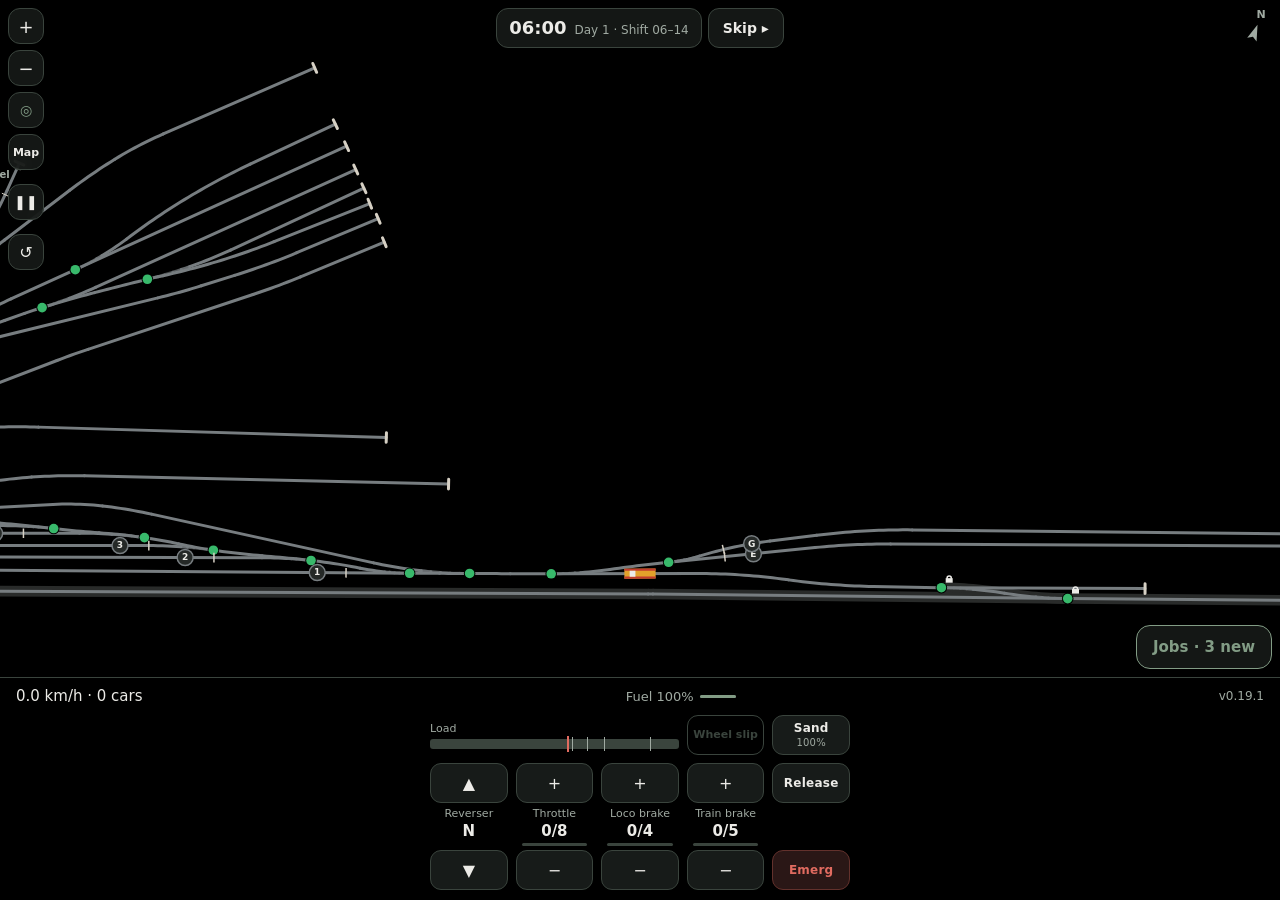
==== index.html @ d16b784a "Diesel-electric traction: an ALCO RSD-35 yard engine, 8 notches, slip, motor heat, fuel (#117) The y" ====
<!doctype html>
<html lang="en">
<head>
<meta charset="utf-8">
<meta name="viewport" content="width=device-width, initial-scale=1, viewport-fit=cover">
<meta name="theme-color" content="#000000">
<title>Switching Game</title>
<style>
  /* Dark palette: the yard and the bar sit on black. Green-tinted greys for
     chrome, one sage accent for anything on or active, ochre for warnings,
     red only for Emergency; retunable. */
  :root { --bg: #000; --ground: #000; --fg: #ecebe7; --muted: #a0aaa2; --line: #3a443d;
    --button: #171b19; --button-down: #35443a; --overlay: rgba(23, 27, 25, 0.88);
    --accent: #829c85; --warn: #d4a052; --sheet: #171b19; --danger: #e16b60; --danger-bg: #2a1716; --danger-line: #63312c; }
  html, body { margin: 0; height: 100%; background: var(--bg); color: var(--fg);
    font: 15px/1.4 system-ui, sans-serif; overscroll-behavior: none; }
  /* Phone held upright is the target. The yard fills the screen and the
     controls sit along the bottom, in thumb reach. The safe-area paddings
     keep both clear of notches and the home bar. */
  body { display: flex; flex-direction: column; height: 100dvh;
    padding: env(safe-area-inset-top) env(safe-area-inset-right) 0 env(safe-area-inset-left);
    box-sizing: border-box; -webkit-user-select: none; user-select: none; }
  #view { flex: 1; min-height: 0; position: relative; background: var(--ground); }
  canvas { position: absolute; inset: 0; width: 100%; height: 100%; touch-action: none; display: block; }
  #bar { display: flex; flex-direction: column; gap: 8px; border-top: 1px solid var(--line);
    padding: 8px 16px calc(10px + env(safe-area-inset-bottom)); }
  /* Zoom, follow and the Map, then Pause and New yard, each a little apart, sit over the
     yard's top-left corner. */
  #zoom { position: absolute; top: 8px; left: 8px; display: flex; flex-direction: column; gap: 6px; }
  #zoom button { width: 36px; height: 36px; border-radius: 12px; border: 1px solid var(--line);
    background: var(--overlay); -webkit-backdrop-filter: blur(8px); backdrop-filter: blur(8px);
    color: var(--fg); font: 500 18px system-ui, sans-serif; padding: 0;
    touch-action: manipulation; -webkit-tap-highlight-color: transparent; }
  #zoom button:active { background: var(--button-down); }
  #zoom #followBtn { font-size: 14px; }
  #zoom #followBtn.on { color: var(--accent); }
  #zoom #mapBtn { font-size: 11px; font-weight: 600; }
  #zoom #mapBtn.on { color: var(--accent); border-color: var(--accent); }
  #zoom #pauseBtn { margin-top: 8px; font-size: 14px; }
  #zoom #pauseBtn.on { color: var(--accent); border-color: var(--accent); }
  #zoom #newYardBtn { margin-top: 8px; font-size: 16px; }
  /* The clock, then Skip, across the top of the yard between the zoom
     buttons and the north arrow; Skip's menu opens beneath them. */
  #clockBar { position: absolute; top: 8px; left: 52px; right: 52px; display: flex; justify-content: center; gap: 6px; }
  #clock { display: flex; align-items: baseline; gap: 8px; min-width: 0; height: 40px; box-sizing: border-box;
    padding: 0 12px; border-radius: 12px; border: 1px solid var(--line); background: var(--overlay);
    -webkit-backdrop-filter: blur(8px); backdrop-filter: blur(8px); line-height: 38px;
    font-variant-numeric: tabular-nums; white-space: nowrap; }
  #clock b { font-size: 18px; font-weight: 600; }
  #clock span { color: var(--muted); font-size: 12px; overflow: hidden; text-overflow: ellipsis; }
  #skipBtn, #skipMenu button { border-radius: 11px; border: 1px solid var(--line); color: var(--fg);
    touch-action: manipulation; -webkit-tap-highlight-color: transparent; }
  #skipBtn { flex: none; height: 40px; padding: 0 14px; background: var(--overlay);
    -webkit-backdrop-filter: blur(8px); backdrop-filter: blur(8px); font: 600 14px system-ui, sans-serif; }
  #skipBtn:active, #skipMenu button:active { background: var(--button-down); }
  #skipBtn.on { color: var(--accent); border-color: var(--accent); }
  #skipMenu { position: absolute; display: none; top: 56px; left: 50%; transform: translateX(-50%);
    width: min(360px, calc(100% - 16px)); max-height: calc(100% - 64px); overflow-y: auto; box-sizing: border-box;
    padding: 4px 12px 12px; border-radius: 14px; border: 1px solid var(--line); background: var(--overlay);
    -webkit-backdrop-filter: blur(8px); backdrop-filter: blur(8px); font-variant-numeric: tabular-nums; }
  #skipMenu.open { display: block; }
  #skipMenu h3 { margin: 10px 0 6px; color: var(--muted); font-size: 11px; font-weight: 600;
    letter-spacing: 0.06em; text-transform: uppercase; }
  #skipMenu .event { display: flex; gap: 12px; align-items: baseline; width: 100%; min-height: 44px;
    padding: 0 10px; border-color: transparent; background: none; font: 15px system-ui, sans-serif; text-align: left; }
  #skipMenu .event b { font-weight: 600; }
  #skipMenu .event { padding-top: 6px; padding-bottom: 6px; }
  #skipMenu .event small { color: var(--muted); font-size: 12px; }
  #skipMenu .event span small { display: block; }
  #skipMenu .marks { display: grid; grid-template-columns: repeat(4, 1fr); gap: 6px; }
  #skipMenu .marks button { min-height: 40px; background: var(--button); font: 600 15px system-ui, sans-serif; }
  #skipMenu .warn, #skipMenu .event small.warn { color: var(--warn); }
  #skipMenu .marks button.warn { color: var(--warn); }
  #skipMenu .note { margin: 8px 2px 0; color: var(--warn); font-size: 12px; }
  /* A job being worked: a chip under the clock with its progress, which
     opens its sheet. The Jobs button sits in the yard's bottom-right corner;
     the board and the job sheet slide up from the bottom of the yard and
     stop above the controls. */
  #jobChip { position: absolute; display: none; top: 54px; left: 50%; transform: translateX(-50%);
    max-width: calc(100% - 112px); height: 32px; padding: 0 12px; box-sizing: border-box; border-radius: 16px;
    border: 1px solid var(--line); background: var(--overlay); -webkit-backdrop-filter: blur(8px); backdrop-filter: blur(8px);
    color: var(--fg); font: 13px system-ui, sans-serif; white-space: nowrap; overflow: hidden; text-overflow: ellipsis;
    font-variant-numeric: tabular-nums; touch-action: manipulation; -webkit-tap-highlight-color: transparent; }
  #jobChip.open, #mainChip.open { display: block; }
  /* The main line: a chip under the clock (and job chip) while a through
     train is offered or the player holds the main; holding it, it reports
     clear. */
  #mainChip { position: absolute; display: none; top: 54px; left: 50%; transform: translateX(-50%);
    max-width: calc(100% - 112px); height: 32px; padding: 0 12px; box-sizing: border-box; border-radius: 16px;
    border: 1px solid var(--line); background: var(--overlay); -webkit-backdrop-filter: blur(8px); backdrop-filter: blur(8px);
    color: var(--fg); font: 13px system-ui, sans-serif; white-space: nowrap; overflow: hidden; text-overflow: ellipsis;
    font-variant-numeric: tabular-nums; touch-action: manipulation; -webkit-tap-highlight-color: transparent; }
  #mainChip em { font-style: normal; font-weight: 600; color: var(--accent); }
  #mainChip.warn { border-color: var(--warn); }
  #jobChip em { font-style: normal; font-weight: 600; color: var(--accent); }
  #jobsBtn { position: absolute; right: 8px; bottom: 8px; min-height: 44px; padding: 0 16px; border-radius: 14px;
    border: 1px solid var(--line); background: var(--overlay); -webkit-backdrop-filter: blur(8px); backdrop-filter: blur(8px);
    color: var(--fg); font: 600 15px system-ui, sans-serif; touch-action: manipulation; -webkit-tap-highlight-color: transparent; }
  #jobsBtn.on { color: var(--accent); border-color: var(--accent); }
  #sheet { position: absolute; left: 0; right: 0; bottom: 0; max-width: 560px; margin: 0 auto; max-height: calc(100% - 52px);
    overflow-y: auto; box-sizing: border-box; padding: 0 16px 16px; border: 1px solid var(--line); border-bottom: 0;
    border-radius: 18px 18px 0 0; background: var(--sheet); transform: translateY(100%); visibility: hidden;
    transition: transform 0.2s ease, visibility 0.2s; font-variant-numeric: tabular-nums; -webkit-user-select: text; user-select: text; }
  #sheet.open { transform: none; visibility: visible; }
  #sheet .grab { width: 40px; height: 4px; margin: 8px auto 4px; border-radius: 2px; background: var(--line); }
  #sheet header { display: flex; align-items: center; gap: 8px; margin: 4px 0 8px; }
  #sheet h2 { flex: 1; margin: 0; font-size: 18px; font-weight: 600; }
  #sheet header [data-act="board"] { font-size: 24px; }
  #sheet header button { min-width: 40px; min-height: 40px; padding: 0 8px; border: 0; background: none; color: var(--muted);
    font: 15px system-ui, sans-serif; }
  #sheet .job { display: flex; align-items: center; gap: 12px; margin: 8px 0; padding: 10px 12px; border-radius: 14px;
    border: 1px solid var(--line); }
  #sheet .job > div { flex: 1; min-width: 0; }
  #sheet .job b { display: block; font-weight: 600; }
  #sheet small { display: block; color: var(--muted); font-size: 13px; }
  #sheet .later { opacity: 0.5; }
  #sheet button.act { flex: none; min-width: 88px; min-height: 44px; padding: 0 14px; border-radius: 12px;
    border: 1px solid var(--line); background: var(--button); color: var(--fg); font: 600 15px system-ui, sans-serif;
    touch-action: manipulation; -webkit-tap-highlight-color: transparent; }
  #sheet button.act:active { background: var(--button-down); }
  #sheet button.primary { color: var(--accent); border-color: var(--accent); }
  #sheet h3 { display: flex; justify-content: space-between; margin: 16px 0 4px; padding-top: 12px; border-top: 1px solid var(--line);
    color: var(--muted); font-size: 12px; font-weight: 600; letter-spacing: 0.06em; text-transform: uppercase; }
  #sheet h3 span:last-child { color: var(--accent); }
  #sheet .meta { display: grid; grid-template-columns: auto 1fr auto 1fr; gap: 2px 10px; font-size: 14px; }
  #sheet .meta span:nth-child(odd) { color: var(--muted); }
  #sheet .remarks { margin: 6px 0 0; font-size: 14px; }
  #sheet .remarks span { color: var(--muted); }
  #sheet .line { display: flex; gap: 12px; align-items: flex-start; padding: 8px 0; border-top: 1px solid var(--line); }
  #sheet h3 + .line { border-top: 0; }
  #sheet .line > div:nth-child(2) { flex: 1; min-width: 0; }
  #sheet .line .where { text-align: right; }
  #sheet .line.met:not(.order) b { text-decoration: line-through; color: var(--muted); }
  #sheet .tick { flex: none; width: 22px; height: 22px; margin-top: 1px; box-sizing: border-box; border-radius: 6px;
    border: 1.5px solid var(--muted); color: #000; font: 700 14px/19px system-ui, sans-serif; text-align: center; }
  #sheet .met .tick { border-color: var(--accent); background: var(--accent); }
  #sheet .warn { color: var(--warn); }
  #sheet .buttons { display: flex; gap: 8px; margin-top: 16px; }
  #sheet .buttons button { flex: 1; }
  #sheet .result { margin-top: 12px; padding: 10px 12px; border-radius: 12px; border: 1px solid var(--line); }
  #sheet .result b { display: block; font-size: 16px; color: var(--accent); }
  /* The consist page: the train's totals in a row, then a line per car. */
  #sheet .totals { display: grid; grid-template-columns: repeat(5, 1fr); gap: 4px; margin: 4px 0 8px; text-align: center;
    font-size: 12px; color: var(--muted); }
  #sheet .totals b { display: block; color: var(--fg); font-size: 16px; font-weight: 600; }
  #sheet table.consist { width: 100%; border-collapse: collapse; font-size: 14px; }
  #sheet .consist th { color: var(--muted); font-size: 12px; font-weight: 600; text-align: right; padding: 6px 0 4px 8px; }
  #sheet .consist th:first-child, #sheet .consist td:first-child { text-align: left; padding-left: 0; }
  #sheet .consist td { text-align: right; padding: 6px 0 6px 8px; border-top: 1px solid var(--line); vertical-align: top; }
  #sheet .consist td b { font-weight: 600; }
  #readout { font-variant-numeric: tabular-nums; display: flex; justify-content: space-between; }
  #readout small { color: var(--muted); font-size: 12px; align-self: center; }
  #readout .fuel { display: flex; align-items: center; gap: 6px; font-size: 13px; color: var(--muted); }
  #readout .fuel.warn { color: var(--warn); }
  #readout .fuel .meter { display: block; width: 36px; margin: 0; }
  #readout .fuel.warn .meter i { background: var(--warn); }
  /* The traction gauges (#117), a row over the levers: the load meter
     (motor current, with a red mark at continuous and a tick for each
     short-time band past it), the wheel slip light, and Sand, held while
     it's needed, over Release. */
  #loadMeter { grid-column: span 3; align-self: center; }
  #loadMeter { min-width: 0; margin-bottom: 4px; font-size: 11px; color: var(--muted); font-variant-numeric: tabular-nums; }
  #loadMeter .label { display: flex; justify-content: space-between; }
  #loadMeter .label b { font-weight: 600; color: var(--warn); }
  #loadMeter .dial { position: relative; height: 10px; margin-top: 3px; border-radius: 3px; background: var(--line); }
  #loadMeter .dial i { position: absolute; left: 0; top: 0; bottom: 0; width: 0; border-radius: 3px; background: var(--accent); }
  #loadMeter.over .dial i { background: var(--warn); }
  #loadMeter .dial s { position: absolute; top: -2px; bottom: -2px; width: 1px; background: var(--muted); }
  #loadMeter .dial u { position: absolute; top: -3px; bottom: -3px; width: 2px; margin-left: -1px; background: var(--danger); }
  #slipLight { height: 40px; box-sizing: border-box; border-radius: 11px; border: 1px solid var(--line);
    display: flex; align-items: center; justify-content: center; text-align: center; line-height: 1.1;
    font-size: 11px; font-weight: 600; color: var(--line); }
  #slipLight.on { background: var(--warn); border-color: var(--warn); color: #000; }
  #slipLight.danger { background: var(--danger-bg); border-color: var(--danger-line); color: var(--danger); }
  #slipLight { margin-bottom: 4px; }
  #sandBtn { margin-bottom: 4px; min-height: 40px; border-radius: 11px; border: 1px solid var(--line); background: var(--button); color: var(--fg);
    font: 600 12px system-ui, sans-serif; touch-action: none; -webkit-tap-highlight-color: transparent; }
  #sandBtn small { color: var(--muted); font-weight: 500; }
  #sandBtn.on { background: var(--button-down); color: var(--accent); border-color: var(--accent); }
  /* The reverser and three notched levers (throttle, loco brake, train
     brake), each an up and a down with its setting between them, then
     Release over Emergency. Buttons are 40 px tall, 10% under the usual
     44 px thumb target, at Tom's call; retunable. */
  #controls { display: grid; grid-template-columns: repeat(5, minmax(48px, 1fr)); gap: 4px 8px;
    max-width: 420px; width: 100%; margin: 0 auto; }
  #controls button { min-height: 40px; border-radius: 11px; border: 1px solid var(--line);
    background: var(--button); color: var(--fg); font: 500 16px system-ui, sans-serif;
    touch-action: manipulation; -webkit-tap-highlight-color: transparent; }
  #controls button:active { background: var(--button-down); }
  #controls .word { font-size: 12px; font-weight: 600; letter-spacing: 0.02em; }
  #controls #emergBtn { background: var(--danger-bg); border-color: var(--danger-line); color: var(--danger); }
  #controls #emergBtn:active { background: var(--danger-line); }
  .lever { text-align: center; font-size: 11px; line-height: 1.3; color: var(--muted);
    white-space: nowrap; font-variant-numeric: tabular-nums; }
  .lever b { display: block; color: var(--fg); font-size: 15px; font-weight: 600; }
  .meter { height: 3px; margin: 2px 6px 0; background: var(--line); border-radius: 2px; overflow: hidden; }
  .meter i { display: block; height: 100%; width: 0; background: var(--accent); }
  /* The coupling menu: two thumb-sized buttons over the yard, next to the
     coupling tapped. */
  #couplingMenu, #mainMenu { position: absolute; display: none; gap: 6px; }
  #couplingMenu.open, #mainMenu.open { display: flex; }
  #couplingMenu button, #mainMenu button { min-width: 80px; min-height: 40px; border-radius: 11px; border: 1px solid var(--line);
    background: var(--overlay); -webkit-backdrop-filter: blur(8px); backdrop-filter: blur(8px); color: var(--fg); font: 600 13px system-ui, sans-serif;
    touch-action: manipulation; -webkit-tap-highlight-color: transparent; }
  #couplingMenu button:active, #mainMenu button:active { background: var(--button-down); }
  /* Asking for the main: how long for, over a padlocked switch tapped. */
  #mainMenu { align-items: center; padding: 6px; border-radius: 14px; border: 1px solid var(--line);
    background: var(--overlay); -webkit-backdrop-filter: blur(8px); backdrop-filter: blur(8px); }
  #mainMenu span { padding: 0 4px 0 6px; color: var(--muted); font: 600 12px system-ui, sans-serif; white-space: nowrap; }
  #mainMenu button { min-width: 64px; }
  /* The car card: what is stencilled on a tapped car, and its hand brake,
     next to the car. */
  #carCard { position: absolute; display: none; min-width: 180px; padding: 10px 12px; border-radius: 12px;
    border: 1px solid var(--line); background: var(--overlay); -webkit-backdrop-filter: blur(8px); backdrop-filter: blur(8px);
    font-size: 13px; line-height: 1.35; font-variant-numeric: tabular-nums; }
  #carCard.open { display: block; }
  #carCard b { display: block; font-size: 16px; letter-spacing: 0.03em; }
  #carCard small { display: block; color: var(--muted); font-size: 12px; margin-top: 2px; }
  #carCard { max-width: 260px; }
  #carCard .traffic { color: var(--fg); margin-top: 6px; }
  #carCard .warn { color: var(--warn); }
  #carCard .history { margin-top: 6px; color: var(--muted); font-size: 12px; }
  #carCard button { display: block; width: 100%; min-height: 40px; margin-top: 8px; border-radius: 11px;
    border: 1px solid var(--line); background: var(--button); color: var(--fg); font: 600 13px system-ui, sans-serif;
    touch-action: manipulation; -webkit-tap-highlight-color: transparent; }
  #carCard button:active { background: var(--button-down); }
  #carCard button.on { color: var(--accent); border-color: var(--accent); }
  /* A phone on its side has little height to spare: the controls move to the
     right-hand edge instead, in two columns to keep that edge narrow: the
     load meter, reverser and throttle, then the two brakes, then
     Emergency, Release, the wheel slip light and Sand. */
  @media (orientation: landscape) and (max-height: 520px) {
    body { flex-direction: row; padding-bottom: env(safe-area-inset-bottom); }
    #bar { border-top: 0; border-left: 1px solid var(--line); justify-content: center;
      padding: 8px calc(12px + env(safe-area-inset-right)) 8px 12px; width: 232px; box-sizing: border-box; }
    #controls { grid-template-columns: repeat(4, 1fr); gap: 3px 6px;
      grid-template-areas: "load load load load" "revUp revUp thrUp thrUp" "revL revL thrL thrL" "revDown revDown thrDown thrDown"
        "lbUp lbUp tbUp tbUp" "lbL lbL tbL tbL" "lbDown lbDown tbDown tbDown" "emerg release slip sand"; }
    #controls .spacer { display: none; }
    #bar { gap: 6px; }
    #readout { flex-wrap: wrap; gap: 0 8px; font-size: 13px; }
    #loadMeter { grid-area: load; display: flex; align-items: center; gap: 8px; margin-bottom: 2px; }
    #loadMeter .label { flex: none; display: block; }
    #loadMeter .label b { margin-left: 4px; }
    #loadMeter .dial { flex: 1; margin-top: 0; }
    #slipLight { grid-area: slip; } #sandBtn { grid-area: sand; }
    #slipLight, #sandBtn { margin: 6px 0 0; height: auto; min-height: 40px; font-size: 10px; }
    #sandBtn small { display: block; }
    #lbUp, #tbUp, #emergBtn, #releaseBtn { margin-top: 6px; }
    #revUp { grid-area: revUp; } #thrUp { grid-area: thrUp; } #lbUp { grid-area: lbUp; } #tbUp { grid-area: tbUp; }
    #revLever { grid-area: revL; } #thrLever { grid-area: thrL; } #lbLever { grid-area: lbL; } #tbLever { grid-area: tbL; }
    #revDown { grid-area: revDown; } #thrDown { grid-area: thrDown; } #lbDown { grid-area: lbDown; } #tbDown { grid-area: tbDown; }
    #emergBtn { grid-area: emerg; } #releaseBtn { grid-area: release; }
  }
</style>
</head>
<body>
<div id="view"><canvas id="yard"></canvas>
  <div id="zoom">
    <button id="zoomIn" aria-label="Zoom in">+</button>
    <button id="zoomOut" aria-label="Zoom out">−</button>
    <button id="followBtn" aria-label="Follow the loco">◎&#xFE0E;</button>
    <button id="mapBtn" aria-label="Map">Map</button>
    <button id="pauseBtn" aria-label="Pause">❚❚</button>
    <button id="newYardBtn" aria-label="New yard">↺&#xFE0E;</button>
  </div>
  <div id="clockBar">
    <div id="clock"><b id="clockTime"></b><span id="clockShift"></span></div>
    <button id="skipBtn">Skip ▸&#xFE0E;</button>
  </div>
  <button id="jobChip"></button>
  <button id="mainChip"></button>
  <button id="jobsBtn">Jobs</button>
  <div id="skipMenu"></div>
  <div id="couplingMenu">
    <button id="hookBtn">Hook up</button>
    <button id="airBtn">Air</button>
    <button id="uncoupleBtn">Uncouple</button>
  </div>
  <div id="mainMenu"><span>Ask for the main</span></div>
  <div id="carCard"><div id="carText"></div><button id="handBrakeBtn"></button></div>
  <div id="sheet"></div>
</div>
<div id="bar">
  <div id="readout"></div>
  <div id="controls">
    <div id="loadMeter"></div>
    <div id="slipLight">Wheel slip</div>
    <button id="sandBtn" class="word">Sand</button>
    <button id="revUp" aria-label="Reverser toward forward">▲&#xFE0E;</button>
    <button id="thrUp" aria-label="Throttle up">+</button>
    <button id="lbUp" aria-label="Loco brake on">+</button>
    <button id="tbUp" aria-label="Train brake on">+</button>
    <button id="releaseBtn" class="word">Release</button>
    <div class="lever" id="revLever"></div>
    <div class="lever" id="thrLever"></div>
    <div class="lever" id="lbLever"></div>
    <div class="lever" id="tbLever"></div>
    <div class="spacer"></div>
    <button id="revDown" aria-label="Reverser toward reverse">▼&#xFE0E;</button>
    <button id="thrDown" aria-label="Throttle down">−</button>
    <button id="lbDown" aria-label="Loco brake off">−</button>
    <button id="tbDown" aria-label="Train brake off">−</button>
    <button id="emergBtn" class="word">Emerg</button>
  </div>
</div>
<script>
"use strict";
(() => {
  // ==================================================
  // ARCHITECTURE
  // ==================================================
  // The game is one file, index.html, built from src/ by tools/build.py
  // (#113): the page is src/shell.html, its style src/style.css, and each
  // section below is one file, src/00-architecture.js to src/11-checks.js,
  // in this order. They run inside one strict-mode IIFE and share its scope.
  // No dependencies. Content and mechanics are kept apart so a pass can
  // touch one without the other.
  //
  //   CONFIG       version and every tunable game rule, as named constants.
  //   WORLD DATA   the yard: track nodes, straight or curved segments between
  //                them, switches, the running tracks, and where track runs
  //                on beyond the map;
  //                the kinds of rolling stock (a loco's with its traction
  //                figures), the fuel point, the cars with their
  //                markings and loads, and where it all starts; the yard
  //                tracks' blocks, the industries at Junín, the
  //                destinations waybills name, the cars' traffic at the
  //                start, the traffic plan's flows and the numbers of cars
  //                that join, and the road trains' and through trains'
  //                timetables; the lines out of Junín, for the Map.
  //                Content passes (a new siding, a new yard) touch only this.
  //   STATE        what changes while playing: the time of day, switch
  //                positions, vehicles, the trains they are coupled into,
  //                the shunter's work under way at couplings,
  //                the loco's controls and its traction (load, slip, sand,
  //                motor heat, fuel), the cars' traffic (away off the
  //                map included) and the pool of cars elsewhere on the
  //                line, the industries' work, the jobs, the arrivals held
  //                outside, the through trains offered, refused line clear
  //                or running, who holds the main, and the train register.
  //                Built from WORLD DATA by makeState(); never edits WORLD DATA.
  //   UTILITIES    small geometry, track-walking and lookup helpers.
  //   SIMULATION   advances STATE by one fixed step, step(dt): the clock, and
  //                all movement rules: traction (the load, wheel slip,
  //                motor heat and fuel, and over a skip the locos at
  //                rest), forces, brakes, slack, contact
  //                buffer to buffer, and the shunter's hooking up and
  //                uncoupling coming due. The events ahead (a job due, a shift change)
  //                come from here too. The
  //                loop calls it at a fixed rate, so behaviour never depends
  //                on the display's frame rate.
  //   OPERATIONS   the rules of the railway's work, stepped from SIMULATION:
  //                cars' traffic by the plan, their trips off the map and
  //                the pool, and their dispositions, the industries'
  //                set-outs, work and pulls, road trains arriving and
  //                leaving, jobs opening with them and at shift changes,
  //                their lines checked against the yard, work done
  //                off-screen, rough handling, and results; through trains
  //                offered, held or run past on the main; and the train
  //                register of every train run and how late.
  //   ACTIONS      what the player can do (reverser, levers, Emergency,
  //                Release, sand, throw a switch, connect or part the air,
  //                hook up or uncouple, set a hand brake, skip ahead, take, hand back
  //                or report a job, ask for the main or report it clear),
  //                and the rules on
  //                when they may. They change STATE; they never draw.
  //   PERSISTENCE  keeps STATE in localStorage between visits, and starts a
  //                new yard: the cars apart from the rest, written only
  //                when carsChanged() says they changed. SAVE_KEY changes
  //                with every change to the saved shape.
  //   RENDERING    draws STATE to the canvas and the controls (the job
  //                board and sheet are drawn in INPUT, beside their menus),
  //                through a camera (zoom, follow or pan, or the Map's steps
  //                out) that is display only. It never holds rules.
  //   INPUT / LOOP keyboard, buttons and taps to ACTIONS; the fixed-step loop,
  //                and Pause, which holds the loop's steps and the player's
  //                actions but not the camera; when to save.
  //   CHECKS       what WORLD DATA names that doesn't exist, checked at every
  //                start; what is wrong with STATE; and the benchmark page
  //                (index.html?bench), which times fixed scenarios and ages
  //                a yard to check it, for the Performance check in CI.
  //
  // Coordinates are metres, +x along the yard, +y to its right; WORLD DATA
  // says where north is. They are the world's, not the screen's: RENDERING
  // fits the yard to the screen and, on a portrait screen, turns it a
  // quarter so the yard runs up the screen (see makeView()).
  // Physics is in SI units: metres, seconds, kilograms, newtons.
  //
  // A train is a list of coupled vehicles, ordered from its head to its tail.
  // Each vehicle has its own speed (+ toward its train's head); the couplings
  // between them have play, so a train stretches and bunches (slack). A
  // vehicle stands on the track at its centre, with `dir` the segment sense
  // (+1 toward `b`) that points toward its train's head; a lone car or loco
  // is a train of one.
  // Identity is an id string, never an array index.
  // ==================================================

  // ==================================================
  // CONFIG
  // ==================================================
  const GAME_CONFIG = { VERSION: "0.19.1" };
  const STEP_SECONDS = 1 / 60;          // fixed simulation step
  const MAX_STEPS_PER_FRAME = 5;        // drop time rather than spiral after a stall
  const VIEW_MARGIN = 8;                // metres of ground kept around the yard
  const ZOOM_LEVELS = [1.2, 2.4, 4, 6]; // px per metre, whatever the map's size (#53); retunable
  const START_ZOOM = 1;                 // play starts zoomed in, following the loco; an index into ZOOM_LEVELS; retunable
  const MAP_STEPS = 3;                  // the Map's steps out: the yard, the yard as lines, the lines out of Junín (#53)
  const MAP_WIDEN_MAX = 3;              // the Map's yard step widens across the yard up to this many times; retunable
  const DRAG_START_PX = 8;              // CSS px a press moves before it pans instead of tapping
  const TAP_RADIUS_PX = 32;             // CSS px from a switch or coupling that a tap counts; retunable (a fingertip)
  const GAUGE = 1.676;                  // m, Argentine broad gauge (Junín's)
  const TIE_SPACING = 0.65;             // m between tie centres; approximate
  const TIE_LENGTH = 2.75;              // m; approximate
  const TRACK_DETAIL_K = 4;             // px per metre at which track is drawn as rails and ties; retunable
  const SWITCH_DIM_LENGTH = 25;         // m of the unset leg faded past a switch; retunable
  const SWITCH_DIM_STEPS = 5;           // steps the fade is drawn in
  const G = 9.81;                       // m/s²

  // Diesel-electric traction (#117; docs/design/traction.md, figures in
  // docs/reference/diesel-traction.md). A loco's own figures (power at the
  // rail, starting and continuous pull, fuel) are its kind's `traction` in
  // WORLD DATA; these are the rules every loco follows. The reverser sets
  // the pull's direction (cab end first is forward). The throttle has
  // THROTTLE_NOTCHES notches above idle, each a share of full power; the
  // load, a share of full, builds toward the notch's over about
  // LOAD_UP_SECONDS and falls over about LOAD_DOWN_SECONDS. At load `l`
  // the loco asks for the lesser of the notch's cap, starting pull × √l,
  // and its power, l × power at the rail / speed. Asking for more than the
  // rail's grip, ADHESION × the weight on the driven axles, slips the
  // wheels: the load drops until it asks for SLIP_SHARE of the grip, and
  // holds there until the throttle is notched down or sand goes on.
  const THROTTLE_NOTCHES = 8;
  const NOTCH_POWER = [0.07, 0.13, 0.27, 0.38, 0.48, 0.64, 0.87, 1];  // N1–N8, an EMD 16-645 on test (NSW EPA); Assumed for the ALCO 251
  const LOAD_UP_SECONDS = 4;            // within 5 % of the new notch's load; Assumed, retunable
  const LOAD_DOWN_SECONDS = 1;          // Assumed, retunable
  const LOCO_MAX_SPEED = 8;             // m/s (29 km/h); a yard limit, not the loco's own; pull fades to nothing over the last GOVERNOR_BAND
  const GOVERNOR_BAND = 1;              // m/s
  const ADHESION = { dry: 0.25, sanded: 0.35 };  // usable share of the weight on drivers (EMD); the rail is always dry for now (Tom)
  const SLIP_SHARE = 0.6;               // a slipping loco's pull, as a share of the grip; Assumed, retunable
  const SAND_BOX_SECONDS = 20 * 60;     // s of sanding a full box holds; Assumed, retunable
  // Traction motor heat, `heat` per loco, 1 at the trip: it moves by
  // (r² − b·heat) / MOTOR_HEAT_SECONDS a second, r the motor current as a
  // share of continuous (taken as pull / continuous pull) and b the
  // blowers' cooling, BLOWER_IDLE at idle up to 1 in the top notch. At 1
  // the motors trip: no power until the heat falls to MOTOR_RESET_HEAT.
  // The time constant is fitted to an EMD D37's plate (5 min at 1.42×, 15
  // min at 1.18×); no GE 761 plate was found. The load meter marks, past
  // continuous, how long from cold each current is allowed:
  // r = 1 / √(1 − e^(−t / MOTOR_HEAT_SECONDS)).
  const MOTOR_HEAT_SECONDS = 10 * 60;   // Assumed, retunable
  const BLOWER_IDLE = 0.5;              // Assumed, retunable
  const MOTOR_RESET_HEAT = 0.8;         // Tom, 2026-11-24
  const LOAD_METER_MINUTES = [60, 30, 15, 10, 5];
  const LOAD_METER_BANDS = LOAD_METER_MINUTES.map(m => ({ minutes: m, r: 1 / Math.sqrt(1 - Math.exp(-m * 60 / MOTOR_HEAT_SECONDS)) }));
  const LOAD_METER_MAX = 1.8;           // the meter's full scale, as a share of continuous
  // Fuel, in litres, burned by the notch in use: a share of the top
  // notch's burn, from the same EMD test's litres an hour (N1 55 … N8
  // 618), Assumed for the ALCO 251; idle has its own rate. The engine
  // idles all shift (Assumed). Below FUEL_LOW of the tank a "Fuel the
  // loco" task appears; the loco fills, and its sand box with it, standing
  // with its middle within FUEL_REACH of the fuel point (WORLD DATA), at
  // FUEL_FILL_RATE. Run dry, its engine stops, and the depot brings fuel
  // out to it FUEL_RESCUE_SECONDS later. All Assumed, retunable.
  const NOTCH_FUEL = [55, 90, 179, 245, 309, 400, 538, 618].map(l => l / 618);
  const DIESEL_DENSITY = 0.84;          // kg/L
  const FUEL_LOW = 0.25;                // share of the tank
  const FUEL_FILL_RATE = 150 / 60;      // L/s; a quarter tank filled in about 12 min
  const FUEL_REACH = 6;                 // m
  const FUEL_RESCUE_SECONDS = 3600;     // s

  // Rolling resistance, from the constant part of the Davis equation:
  // 1.3 lb per short ton of weight plus a fixed drag per axle that depends
  // on the bearings (29 lb plain, 18 lb roller; AAR RP-548). The speed terms
  // add little at yard speeds and are left out. A loaded 60 t box car on
  // plain bearings comes to about 0.0015 of its weight and rolls about 255 m
  // from 10 km/h; an empty one about 0.0028, 145 m.
  // See docs/reference/train-physics.md.
  const LBF = 4.448;                    // N per pound-force
  const SHORT_TON = 907.2;              // kg
  const DAVIS_WEIGHT_SHARE = 1.3 * LBF / (SHORT_TON * G);  // share of weight, ≈ 0.00065
  const BEARING_AXLE_DRAG = { plain: 29 * LBF, roller: 18 * LBF };  // N per axle
  const STARTING_RESISTANCE = { plain: 0.01, roller: 0.0025 };     // share of weight to get a standing vehicle moving; Unconfirmed, retunable

  // Curve resistance: about 0.7 lb per short ton per degree of curve, where
  // a curve of radius R metres is 1746.4 / R degrees (100 ft chord
  // definition). A vehicle on a curve adds CURVE_RESISTANCE / R of its
  // weight: about 0.004 at 150 m, 0.0075 at 82 m.
  const CURVE_LB_PER_TON_DEGREE = 0.7;  // Secondary; retunable
  const CURVE_RESISTANCE = CURVE_LB_PER_TON_DEGREE * LBF / (SHORT_TON * G) * 1746.4;  // m

  // Brakes. Each is a notched lever; the force builds toward the lever's
  // setting at its rate, as a share of full per second.
  const LOCO_BRAKE_NOTCHES = 4;         // retunable
  const LOCO_BRAKE_RATIO = 0.15;        // full force as a share of the loco's weight; retunable
  const LOCO_BRAKE_RATE = 2;            // full in half a second
  const TRAIN_BRAKE_NOTCHES = 5;        // retunable
  const TRAIN_BRAKE_RATIO = 0.1;        // full force as a share of the whole train's weight; retunable
  const TRAIN_BRAKE_APPLY_RATE = 1 / 4; // full in 4 s; retunable
  const TRAIN_BRAKE_RELEASE_RATE = 1 / 5; // off in 5 s; retunable
  const EMERGENCY_RATE = 1;             // full train brake in 1 s; retunable
  // The train brake works only on cars whose air is connected all the way
  // back to the loco. A coupling's air, once connected, charges over
  // AIR_CHARGE_SECONDS; a real brake pipe takes minutes.
  const AIR_CHARGE_SECONDS = 15;        // retunable
  // A hand brake: about a tenth of a loaded car's weight pressed on the
  // shoes, at a shoe friction near 0.3. The same force on every car, so an
  // empty stops sooner than a load. Unconfirmed; retunable.
  const HAND_BRAKE_FORCE = 0.1 * 0.3 * 60e3 * G;  // N, ≈ 17.7 kN

  // Contact (#33). Every vehicle has side buffers and a hook, as on FA's
  // broad gauge: ends that meet touch buffers and push, and never couple on
  // their own. Ends meeting faster than HARD_HIT_SPEED are a hard hit: a
  // jolt, and the two bounce apart by HARD_HIT_RESTITUTION.
  const HARD_HIT_SPEED = 5 / 3.6;       // m/s closing speed; retunable
  // Coupling is a shunter's work (#33): Hook up puts the link over the hook
  // and tightens the screw until the buffers meet (MR-706 D-8); Uncouple
  // slackens and unhooks it. Either takes HOOK_UP_SECONDS, with both
  // vehicles standing. Ends up to HOOK_REACH apart can be hooked up: the
  // reach of a slackened screw coupling, the gap closed as it tightens.
  const HOOK_UP_SECONDS = 10;           // s; "a few seconds" (Tom, 2026-11-24); retunable
  const HOOK_REACH = 0.15;              // m; estimated, retunable

  // Slack. A screw coupling is tightened until the buffers touch, so it has
  // SCREW_FREE_PLAY; a two-axle car's chain link is left slack (RITO art.
  // 210 b), CHAIN_FREE_PLAY (#26's 5 cm). Inside the free play, nothing
  // passes between the two vehicles. Past it, stretched or bunched, the
  // buffers and draft gear act as a stiff damped spring, rated at
  // DRAFT_GEAR_FORCE over DRAFT_GEAR_TRAVEL (AAR M-901-G: 500,000 lb over
  // about 3 in). Secondary; see docs/reference/train-physics.md. The spring
  // is stiff, so the simulation takes SLACK_SUBSTEPS smaller steps within
  // each fixed step.
  const SCREW_FREE_PLAY = 0;            // m: nearly tight (Tom, 2026-11-24)
  const CHAIN_FREE_PLAY = 0.05;         // m, about 2 in; Unconfirmed, retunable
  const DRAFT_GEAR_TRAVEL = 0.075;      // m, about 3 in
  const DRAFT_GEAR_FORCE = 500e3 * LBF; // N at full travel, ≈ 2.2 MN
  const DRAFT_GEAR_STIFFNESS = DRAFT_GEAR_FORCE / DRAFT_GEAR_TRAVEL;  // N/m, ≈ 30 MN/m
  const DRAFT_GEAR_DAMPING = 0.5;       // share of critical damping; friction draft gears soak up a lot; estimated, retunable
  const SLACK_SUBSTEPS = 8;             // keeps the spring stable: about 0.1 rad of its swing a substep
  const HARD_HIT_RESTITUTION = 0.3;     // retunable
  // The clock runs at real time, one game second a step-second, and counts
  // seconds from midnight before day 1. Shifts are SHIFT_HOURS long from
  // FIRST_SHIFT_HOUR; a new yard starts at the first. Skip jumps, with
  // everything standing, to an event ahead or a SKIP_MARK_SECONDS mark.
  // See docs/design/time.md.
  const HOUR = 3600;                    // s
  const DAY = 24 * HOUR;                // s
  const SHIFT_HOURS = 8;                // 06–14, 14–22, 22–06
  const FIRST_SHIFT_HOUR = 6;
  const START_CLOCK = FIRST_SHIFT_HOUR * HOUR;  // 06:00, day 1
  const SKIP_MARK_SECONDS = 10 * 60;    // marks at xx:x0
  const SKIP_MARKS_SHOWN = 4;           // marks the Skip menu lists, and adds a press of "…"; retunable
  // Operations (#48, #49): traffic, dispositions, jobs and results. See
  // docs/design/. Road trains run to TIMETABLE; an arrival brings up to
  // ARRIVAL_CARS_MAX cars, topped up from the pool toward ARRIVAL_CARS_MIN
  // while the plan is short of cars, and a departure takes up to
  // DEPARTURE_MAX_CARS, so a whole train fits the 281 m head-shunt behind
  // the loco (16 cars of 15.5 m average and a 14 m loco: 262 m).
  const ARRIVAL_CARS_MIN = 8;           // retunable
  const ARRIVAL_CARS_MAX = 12;          // retunable
  const DEPARTURE_MAX_CARS = 16;        // retunable
  // The traffic plan (#50; docs/design/traffic.md). Each flow keeps about
  // the cars its rate needs over a cycle: its rate a day times the cycle,
  // the stations' round trips plus YARD_DAYS_PER_PASS for each pass
  // through Junín. An arrival with fewer than ARRIVAL_CARS_MIN cars due
  // takes more from the pool, the San Martín's cars elsewhere on the line,
  // for flows short of their share;
  // a car leaving when its flow has more than FLOW_SLACK over its share
  // stays out there, in the pool, and one in the pool POOL_KEEP_DAYS is
  // forgotten. POOL_LINE_SHARE of the cars new to the game keep the
  // San Martín's own initials. All retunable.
  const YARD_DAYS_PER_PASS = 1.5;       // days a car spends at Junín each time through; estimated
  const FLOW_SLACK = 2;                 // cars
  const POOL_KEEP_DAYS = 60;
  const POOL_LINE_SHARE = 0.1;
  // A trip takes its station's round trip, give or take this share, so
  // cars that left together don't all come back together.
  const TRIP_SPREAD = 0.25;             // retunable
  // Industries at Junín (#84). Each has INDUSTRY_SPOTS spots, numbered
  // from its track's buffer, SPOT_LENGTH apart: a car is on a spot when
  // its middle is. A set-out takes up to that many cars. The elevator loads
  // a cut set out by the next shift change; each of the goods shed's doors
  // unloads or loads its car in SHED_WORK_TIME. Retunable; the times are
  // assumed.
  const INDUSTRY_SPOTS = 6;
  const SPOT_LENGTH = 16;               // m; a car is at most 15.5 m
  const SHED_WORK_TIME = 2 * HOUR;
  // Main-line traffic and authority to move (#56, #57; see
  // docs/design/living-railway.md). A through train is offered
  // OFFER_LEAD_SECONDS before it reaches the map's edge and runs through at
  // THROUGH_SPEED; held, it stands at the east home signal, HOME_SIGNAL_IN
  // metres in from the map's east edge, or waits off the map at the station
  // side. The player asks for the main for one of MAIN_ASK_MINUTES.
  // A passenger train gets a conditional line clear only by day (#104;
  // RITO art. 64 d 3): offered outside DAYLIGHT_FROM to DAYLIGHT_TO with the
  // main not clear, it is refused line clear (art. 65) and waits at the
  // station behind until the main is clear, then sets off, still
  // OFFER_LEAD_SECONDS out. Daylight is a fixed window, the same all year,
  // rounding Junín's sunrise and sunset; retunable.
  const OFFER_LEAD_SECONDS = 10 * 60;   // roughly the run from La Oriental; retunable
  const THROUGH_SPEED = 40 / 3.6;       // m/s; retunable
  const THROUGH_ACCEL = 0.15;           // m/s², a held train starting away; retunable
  const HOME_SIGNAL_IN = 330;           // m; more than the longest through train (14 m + 15 cars: 243 m); retunable
  const DAYLIGHT_FROM = 6 * HOUR;
  const DAYLIGHT_TO = 20 * HOUR;
  const MAIN_ASK_MINUTES = [10, 20, 30];  // retunable
  // A job is inefficient when its moves pass this many per car handled
  // and per block. A move is each change of direction of the player's
  // loco (#62), so stopping to throw a switch or uncouple isn't one.
  const PAR_PER_CAR_AND_BLOCK = 1.5;    // retunable
  // The train register (#62, RITO art. 41): a train less than
  // ON_TIME_SECONDS late shows on time, and the register keeps
  // REGISTER_DAYS days, today's and yesterday's.
  const ON_TIME_SECONDS = 60;
  const REGISTER_DAYS = 2;
  // A coupling closing faster than this damages the car: it goes bad order.
  const DAMAGE_SPEED = HARD_HIT_SPEED;  // retunable
  // A car stands clear of the ladder where its yard track is this far from
  // any other track, centre to centre: about a car's width. Each track's
  // fouling point is worked out from it. Tracks 4 and 5 run as little as
  // 3.2 m apart in the game's layout, so it can't be more. Unconfirmed;
  // retunable.
  const FOULING_CLEARANCE = 3;          // m
  const SET_BACK = 1;                   // m off the buffer that cars set by another crew stand
  const HISTORY_KEPT = 20;              // entries a car's history keeps
  const JOBS_KEPT = 8;                  // finished jobs the board keeps
  const NOTICE_SECONDS = 2;             // how long a message stays up
  const SAVE_SECONDS = 5;               // s of play between saves; leaving the page saves too; retunable
  const EPS = 1e-6;                     // metres; positions this close are the same

  // ==================================================
  // WORLD DATA
  // ==================================================
  // The east end of Junín yard (Buenos Aires), on the San Martín line,
  // from OpenStreetMap: seven yard tracks ladder into one lead, and the
  // locomotive depot fan leaves the northernmost of them just short of the
  // ladder. The yard tracks really run on about 1.1 km west to the station;
  // here they are cut off at a buffer. The lead really runs on into the east
  // throat; here it ends at a buffer, as a head-shunt. The single-track main
  // line runs alongside, joined to the head-shunt by the yard's one real
  // crossover (switches X1 and X2), and runs on off the map at both ends.
  // The turntable does not turn; its spur is a dead end. Source and method:
  // docs/reference/junin-yard.md.
  //
  // Track follows OSM's lines, generated by tools/junin_east.py: OSM's
  // corners are rounded with curves, and each track leaves its switch
  // along the switch's direction, then curves onto OSM's line. Switches
  // stand where OSM puts them, except four (one at the ladder's start,
  // three in the fan) that stood closer than 25 m to the one before and
  // were moved out to 25 m. Yard tracks are numbered from the main-line
  // side, fan tracks from the turntable side; the numbers and names are the
  // game's, not the railway's. A segment named name_1, name_2... is one of
  // the pieces of that track, numbered from the end nearer the lead.
  //
  // The yard is turned 20.6° from east so the main line lies along x; NORTH
  // is true north on these axes. Coordinates are metres from where yard
  // track 1 is cut off.
  //
  // Every segment runs from node `a` to node `b`: a straight line, or, with
  // `r`, a circular curve of radius |r| metres that bends right (r > 0) or
  // left (r < 0) on the way from a to b, with x to the right and y down.
  // Track joins smoothly: where segments meet, the curves are laid out so
  // the directions match. A switch sits on a node: `trunk` is the
  // single-track side, `legs` the two diverging routes, and `normal` the leg
  // it starts set to. A node with only one segment is the end of track, with
  // a buffer stop, unless it is in MAP_EDGES.
  const NORTH = { x: 0.352, y: -0.936 };  // unit vector: (sin 20.6°, −cos 20.6°)
  const NODES = {
    J7:                 { x: 235.56, y: -28.73 },
    J19:                { x: 384.3, y: -122.16 },
    J15:                { x: 280.93, y: -84.6 },
    J14:                { x: 278.28, y: -88.48 },
    J13:                { x: 259.06, y: -72.49 },
    J16:                { x: 293.44, y: -108.35 },
    J18:                { x: 354.26, y: -126.15 },
    J5:                 { x: 262.7, y: -26.18 },
    J1:                 { x: 518.57, y: 0.43 },
    J12:                { x: 258.86, y: -54.63 },
    J10:                { x: 179.3, y: -29.75 },
    T2:                 { x: 601.49, y: -4.23 },
    J17:                { x: 340.44, y: -110.35 },
    J2:                 { x: 493.57, y: 0.33 },
    J11:                { x: 143.12, y: -30.41 },
    J4:                 { x: 411.8, y: -9.27 },
    X2:                 { x: 767.77, y: 10.89 },
    X1:                 { x: 715.14, y: 6.36 },
    J9:                 { x: 345.27, y: -18.3 },
    J8:                 { x: 293.82, y: -23.02 },
    J6:                 { x: 383.07, y: -14.51 },
    J3:                 { x: 452.49, y: -4.98 },
    T1:                 { x: 552.56, y: 0.56 },
    stub2End:           { x: 509.8, y: -36.81 },
    fan5End:            { x: 474.52, y: -160.09 },
    fan6End:            { x: 476.98, y: -153.66 },
    fan7End:            { x: 480.49, y: -147.38 },
    fan4End:            { x: 471.12, y: -167.88 },
    fan3End:            { x: 467.32, y: -177.62 },
    turntableSpurEnd:   { x: 331.01, y: -170.6 },
    fan1End:            { x: 454.03, y: -210.23 },
    fan2End:            { x: 462.63, y: -186.79 },
    stub1End:           { x: 483.86, y: -56.22 },
    fan8End:            { x: 483.02, y: -137.59 },
    throat2End:         { x: 1103.57, y: -13.63 },
    throat1End:         { x: 1105.55, y: -9.74 },
    yard1End:           { x: 0, y: -3.15 },
    yard7End:           { x: 0, y: -31.77 },
    yard3End:           { x: 0, y: -11.18 },
    mainEastEnd:        { x: 1800, y: 15.36 },
    mainWestEnd:        { x: -10, y: 6.33 },
    leadEnd:            { x: 800, y: 6.74 },
    yard5End:           { x: 0, y: -20.18 },
    yard6End:           { x: 0, y: -24.73 },
    yard4End:           { x: 0, y: -15.53 },
    yard2End:           { x: 0, y: -7.32 },
    stub2Bend1:         { x: 257.23, y: -29.21 },
    stub2Bend2:         { x: 273.3, y: -30.84 },
    stub2Bend3:         { x: 293.46, y: -33.57 },
    stub2Bend4:         { x: 314.07, y: -37.08 },
    stub2Bend5:         { x: 336.01, y: -39.72 },
    stub2Bend6:         { x: 358.11, y: -40.26 },
    J5J7Bend1:          { x: 249.14, y: -27.6 },
    J7J10Bend1:         { x: 207.44, y: -29.51 },
    fan5Bend1:          { x: 418.95, y: -134.32 },
    fan6Bend1:          { x: 388.77, y: -123.2 },
    fan6Bend2:          { x: 390.82, y: -123.65 },
    fan6Bend3:          { x: 437.09, y: -137.82 },
    J17J19Bend1:        { x: 362.28, y: -116.58 },
    J15J17Bend1:        { x: 282.45, y: -85.47 },
    J15J17Bend2:        { x: 324.78, y: -104.97 },
    J15J17Bend3:        { x: 333.11, y: -107.92 },
    fan7Bend1:          { x: 289.73, y: -88.66 },
    fan7Bend2:          { x: 314.03, y: -96.07 },
    fan7Bend3:          { x: 388.67, y: -114.39 },
    fan7Bend4:          { x: 406.8, y: -119.44 },
    fan7Bend5:          { x: 420.63, y: -123.77 },
    fan7Bend6:          { x: 446.56, y: -133.22 },
    J13J15Bend1:        { x: 270.02, y: -78.5 },
    fan4Bend1:          { x: 362.7, y: -118.79 },
    J14J18Bend1:        { x: 297.32, y: -99.56 },
    J14J18Bend2:        { x: 321.9, y: -111.36 },
    J14J18Bend3:        { x: 327.46, y: -113.96 },
    J13J14Bend1:        { x: 268.86, y: -80.18 },
    J14J16Bend1:        { x: 286.45, y: -97.78 },
    J11J13Bend1:        { x: 162.17, y: -32.65 },
    J11J13Bend2:        { x: 164.24, y: -33.17 },
    J11J13Bend3:        { x: 202.88, y: -45.77 },
    J11J13Bend4:        { x: 211.92, y: -49.41 },
    J11J13Bend5:        { x: 239.59, y: -62.23 },
    J11J13Bend6:        { x: 257.46, y: -71.64 },
    turntableSpurBend1: { x: 296.91, y: -112.38 },
    turntableSpurBend2: { x: 304.85, y: -122.66 },
    turntableSpurBend3: { x: 310.22, y: -130.8 },
    turntableSpurBend4: { x: 325.86, y: -159.21 },
    fan1Bend1:          { x: 324.79, y: -138.52 },
    fan1Bend2:          { x: 351.95, y: -159.23 },
    fan1Bend3:          { x: 370.75, y: -172.16 },
    fan1Bend4:          { x: 390.94, y: -182.72 },
    fan2Bend1:          { x: 375.61, y: -138.9 },
    fan2Bend2:          { x: 427.15, y: -170.11 },
    J1J5Bend1:          { x: 478.58, y: -3.99 },
    J1J5Bend2:          { x: 386.05, y: -24.29 },
    J1J5Bend3:          { x: 365.63, y: -27.69 },
    J1J5Bend4:          { x: 344.98, y: -28.33 },
    J1J5Bend5:          { x: 291.02, y: -25.53 },
    J5J8Bend1:          { x: 278.26, y: -24.54 },
    J1J2Bend1:          { x: 506.07, y: 0.38 },
    leadBend0:          { x: 535.57, y: 0.52 },
    leadBend3:          { x: 613.39, y: 0.46 },
    leadBend4:          { x: 650.6, y: 2.98 },
    leadBend5:          { x: 651.49, y: 3.1 },
    leadBend6:          { x: 686.91, y: 5.85 },
    leadBend7:          { x: 713.81, y: 6.34 },
    leadBend9:          { x: 716.46, y: 6.37 },
    stub1Bend1:         { x: 271.85, y: -57.73 },
    stub1Bend2:         { x: 272.68, y: -57.83 },
    stub1Bend3:         { x: 300.13, y: -59.92 },
    stub1Bend4:         { x: 321.03, y: -60.55 },
    stub1Bend5:         { x: 339.05, y: -60.55 },
    J10J12Bend1:        { x: 193.48, y: -31.86 },
    J10J12Bend2:        { x: 206.42, y: -36.05 },
    J10J12Bend3:        { x: 214.91, y: -38.94 },
    J10J12Bend4:        { x: 258.26, y: -54.41 },
    fan8Bend1:          { x: 262.53, y: -55.99 },
    fan8Bend2:          { x: 346.64, y: -88.32 },
    fan8Bend3:          { x: 359.59, y: -92.96 },
    fan8Bend4:          { x: 428.3, y: -115.81 },
    fan8Bend5:          { x: 448.09, y: -123.17 },
    J10J11Bend1:        { x: 161.21, y: -30.1 },
    throat2Bend1:       { x: 703.03, y: -17.73 },
    throat2Bend2:       { x: 663.17, y: -15.48 },
    throat2Bend3:       { x: 643.75, y: -13.08 },
    throat2Bend4:       { x: 614.23, y: -6.79 },
    throat1Bend1:       { x: 662.47, y: -10.36 },
    throat1Bend2:       { x: 694.0, y: -11.86 },
    T2T1Bend1:          { x: 577.06, y: -1.24 },
    J2J3Bend1:          { x: 473.0, y: -1.78 },
    yard1Bend1:         { x: 493.26, y: 0.33 },
    yard7Bend1:         { x: 142.29, y: -30.42 },
    J4J6Bend1:          { x: 397.43, y: -11.9 },
    J3J4Bend1:          { x: 432.12, y: -6.96 },
    yard3Bend1:         { x: 384.77, y: -11.2 },
    mainBend0:          { x: 593.01, y: 8.97 },
    mainBend1:          { x: 595.0, y: 8.99 },
    mainBend2:          { x: 767.43, y: 10.89 },
    mainBend5:          { x: 1168.94, y: 14.12 },
    mainBend6:          { x: 1171.28, y: 14.13 },
    mainBend7:          { x: 1646.12, y: 14.25 },
    mainBend8:          { x: 1648.22, y: 14.26 },
    crossoverBend1:     { x: 741.46, y: 8.64 },
    J8J9Bend1:          { x: 319.57, y: -20.86 },
    J6J9Bend1:          { x: 364.19, y: -16.53 },
    yard5Bend1:         { x: 324.28, y: -19.51 },
    yard6Bend1:         { x: 279.1, y: -23.65 },
    yard4Bend1:         { x: 356.08, y: -16.37 },
    yard2Bend1:         { x: 432.11, y: -6.14 },
  };
  const SEGMENTS = {
    stub2_1:         { a: "J7", b: "stub2Bend1", r: -138.5 },
    stub2_2:         { a: "stub2Bend1", b: "stub2Bend2" },
    stub2_3:         { a: "stub2Bend2", b: "stub2Bend3", r: -300.0 },
    stub2_4:         { a: "stub2Bend3", b: "stub2Bend4" },
    stub2_5:         { a: "stub2Bend4", b: "stub2Bend5", r: 227.3 },
    stub2_6:         { a: "stub2Bend5", b: "stub2Bend6", r: 235.3 },
    stub2_7:         { a: "stub2Bend6", b: "stub2End" },
    J5J7_1:          { a: "J5", b: "J5J7Bend1", r: 1031.3 },
    J5J7_2:          { a: "J5J7Bend1", b: "J7", r: -249.1 },
    J7J10_1:         { a: "J7", b: "J7J10Bend1", r: -496.9 },
    J7J10_2:         { a: "J7J10Bend1", b: "J10", r: 1490.7 },
    fan5_1:          { a: "J19", b: "fan5Bend1", r: -190 },
    fan5_2:          { a: "fan5Bend1", b: "fan5End" },
    fan6_1:          { a: "J19", b: "fan6Bend1", r: 190 },
    fan6_2:          { a: "fan6Bend1", b: "fan6Bend2" },
    fan6_3:          { a: "fan6Bend2", b: "fan6Bend3", r: -300.0 },
    fan6_4:          { a: "fan6Bend3", b: "fan6End" },
    J17J19_1:        { a: "J17", b: "J17J19Bend1", r: 517.1 },
    J17J19_2:        { a: "J17J19Bend1", b: "J19", r: 1495.3 },
    J15J17_1:        { a: "J15", b: "J15J17Bend1", r: -190 },
    J15J17_2:        { a: "J15J17Bend1", b: "J15J17Bend2", r: 255.9 },
    J15J17_3:        { a: "J15J17Bend2", b: "J15J17Bend3" },
    J15J17_4:        { a: "J15J17Bend3", b: "J17", r: 190 },
    fan7_1:          { a: "J15", b: "fan7Bend1", r: 59.6 },
    fan7_2:          { a: "fan7Bend1", b: "fan7Bend2", r: 230.3 },
    fan7_3:          { a: "fan7Bend2", b: "fan7Bend3" },
    fan7_4:          { a: "fan7Bend3", b: "fan7Bend4", r: -300.0 },
    fan7_5:          { a: "fan7Bend4", b: "fan7Bend5" },
    fan7_6:          { a: "fan7Bend5", b: "fan7Bend6", r: -300.0 },
    fan7_7:          { a: "fan7Bend6", b: "fan7End" },
    J13J15_1:        { a: "J13", b: "J13J15Bend1", r: -964.2 },
    J13J15_2:        { a: "J13J15Bend1", b: "J15", r: -1943.3 },
    fan4_1:          { a: "J17", b: "fan4Bend1", r: -190 },
    fan4_2:          { a: "fan4Bend1", b: "fan4End" },
    fan3:            { a: "J18", b: "fan3End" },
    J14J18_1:        { a: "J14", b: "J14J18Bend1", r: 138.5 },
    J14J18_2:        { a: "J14J18Bend1", b: "J14J18Bend2" },
    J14J18_3:        { a: "J14J18Bend2", b: "J14J18Bend3", r: 300.0 },
    J14J18_4:        { a: "J14J18Bend3", b: "J18" },
    J13J14_1:        { a: "J13", b: "J13J14Bend1", r: -36.6 },
    J13J14_2:        { a: "J13J14Bend1", b: "J14", r: 54.8 },
    J14J16_1:        { a: "J14", b: "J14J16Bend1", r: -25.7 },
    J14J16_2:        { a: "J14J16Bend1", b: "J16", r: 60.0 },
    J11J13_1:        { a: "J11", b: "J11J13Bend1", r: -73.6 },
    J11J13_2:        { a: "J11J13Bend1", b: "J11J13Bend2" },
    J11J13_3:        { a: "J11J13Bend2", b: "J11J13Bend3", r: -300.0 },
    J11J13_4:        { a: "J11J13Bend3", b: "J11J13Bend4" },
    J11J13_5:        { a: "J11J13Bend4", b: "J11J13Bend5", r: -300.0 },
    J11J13_6:        { a: "J11J13Bend5", b: "J11J13Bend6" },
    J11J13_7:        { a: "J11J13Bend6", b: "J13", r: -190 },
    turntableSpur_1: { a: "J16", b: "turntableSpurBend1", r: 124.7 },
    turntableSpur_2: { a: "turntableSpurBend1", b: "turntableSpurBend2", r: -86.9 },
    turntableSpur_3: { a: "turntableSpurBend2", b: "turntableSpurBend3" },
    turntableSpur_4: { a: "turntableSpurBend3", b: "turntableSpurBend4", r: -204.3 },
    turntableSpur_5: { a: "turntableSpurBend4", b: "turntableSpurEnd" },
    fan1_1:          { a: "J16", b: "fan1Bend1", r: 190 },
    fan1_2:          { a: "fan1Bend1", b: "fan1Bend2" },
    fan1_3:          { a: "fan1Bend2", b: "fan1Bend3", r: 232.6 },
    fan1_4:          { a: "fan1Bend3", b: "fan1Bend4", r: 160.4 },
    fan1_5:          { a: "fan1Bend4", b: "fan1End" },
    fan2_1:          { a: "J18", b: "fan2Bend1", r: -112.2 },
    fan2_2:          { a: "fan2Bend1", b: "fan2Bend2", r: 287.9 },
    fan2_3:          { a: "fan2Bend2", b: "fan2End" },
    J1J5_1:          { a: "J1", b: "J1J5Bend1", r: 190 },
    J1J5_2:          { a: "J1J5Bend1", b: "J1J5Bend2" },
    J1J5_3:          { a: "J1J5Bend2", b: "J1J5Bend3", r: -202.9 },
    J1J5_4:          { a: "J1J5Bend3", b: "J1J5Bend4", r: -124.8 },
    J1J5_5:          { a: "J1J5Bend4", b: "J1J5Bend5" },
    J1J5_6:          { a: "J1J5Bend5", b: "J5", r: 190 },
    J5J8_1:          { a: "J5", b: "J5J8Bend1", r: 1007.7 },
    J5J8_2:          { a: "J5J8Bend1", b: "J8", r: -496.4 },
    J1J2_1:          { a: "J1", b: "J1J2Bend1", r: -16354.0 },
    J1J2_2:          { a: "J1J2Bend1", b: "J2", r: 5294.9 },
    lead_1:          { a: "leadBend0", b: "J1", r: -6126.7 },
    lead_2:          { a: "T1", b: "leadBend0", r: 2025.7 },
    lead_3:          { a: "T1", b: "leadBend3" },
    lead_4:          { a: "leadBend3", b: "leadBend4", r: 269.6 },
    lead_5:          { a: "leadBend4", b: "leadBend5" },
    lead_6:          { a: "leadBend5", b: "leadBend6", r: -300.0 },
    lead_7:          { a: "leadBend6", b: "leadBend7" },
    lead_8:          { a: "leadBend7", b: "X1", r: -190 },
    lead_9:          { a: "X1", b: "leadBend9", r: -190 },
    lead_10:         { a: "leadBend9", b: "leadEnd" },
    stub1_1:         { a: "J12", b: "stub1Bend1", r: 59.6 },
    stub1_2:         { a: "stub1Bend1", b: "stub1Bend2" },
    stub1_3:         { a: "stub1Bend2", b: "stub1Bend3", r: 300.0 },
    stub1_4:         { a: "stub1Bend3", b: "stub1Bend4" },
    stub1_5:         { a: "stub1Bend4", b: "stub1Bend5", r: 300.0 },
    stub1_6:         { a: "stub1Bend5", b: "stub1End" },
    J10J12_1:        { a: "J10", b: "J10J12Bend1", r: -43.5 },
    J10J12_2:        { a: "J10J12Bend1", b: "J10J12Bend2" },
    J10J12_3:        { a: "J10J12Bend2", b: "J10J12Bend3", r: -300.0 },
    J10J12_4:        { a: "J10J12Bend3", b: "J10J12Bend4" },
    J10J12_5:        { a: "J10J12Bend4", b: "J12", r: -190 },
    fan8_1:          { a: "J12", b: "fan8Bend1", r: -190 },
    fan8_2:          { a: "fan8Bend1", b: "fan8Bend2" },
    fan8_3:          { a: "fan8Bend2", b: "fan8Bend3", r: 300.0 },
    fan8_4:          { a: "fan8Bend3", b: "fan8Bend4" },
    fan8_5:          { a: "fan8Bend4", b: "fan8Bend5", r: -300.0 },
    fan8_6:          { a: "fan8Bend5", b: "fan8End" },
    J10J11_1:        { a: "J10", b: "J10J11Bend1", r: 8328.1 },
    J10J11_2:        { a: "J10J11Bend1", b: "J11", r: -2785.5 },
    throat2_1:       { a: "throat2End", b: "throat2Bend1" },
    throat2_2:       { a: "throat2Bend1", b: "throat2Bend2", r: -300.0 },
    throat2_3:       { a: "throat2Bend2", b: "throat2Bend3" },
    throat2_4:       { a: "throat2Bend3", b: "throat2Bend4", r: -174.2 },
    throat2_5:       { a: "throat2Bend4", b: "T2", r: 66.2 },
    throat1_1:       { a: "T2", b: "throat1Bend1" },
    throat1_2:       { a: "throat1Bend1", b: "throat1Bend2", r: 300.0 },
    throat1_3:       { a: "throat1Bend2", b: "throat1End" },
    T2T1_1:          { a: "T2", b: "T2T1Bend1", r: -553.7 },
    T2T1_2:          { a: "T2T1Bend1", b: "T1", r: 172.4 },
    J2J3_1:          { a: "J2", b: "J2J3Bend1", r: 106.8 },
    J2J3_2:          { a: "J2J3Bend1", b: "J3", r: -232.7 },
    yard1_1:         { a: "J2", b: "yard1Bend1", r: 190 },
    yard1_2:         { a: "yard1Bend1", b: "yard1End" },
    yard7_1:         { a: "J11", b: "yard7Bend1", r: -190 },
    yard7_2:         { a: "yard7Bend1", b: "yard7End" },
    J4J6_1:          { a: "J4", b: "J4J6Bend1", r: 190.9 },
    J4J6_2:          { a: "J4J6Bend1", b: "J6", r: -184.8 },
    J3J4_1:          { a: "J3", b: "J3J4Bend1", r: -769.4 },
    J3J4_2:          { a: "J3J4Bend1", b: "J4", r: 346.6 },
    yard3_1:         { a: "J4", b: "yard3Bend1", r: -190 },
    yard3_2:         { a: "yard3Bend1", b: "yard3End" },
    crossover_1:     { a: "X1", b: "crossoverBend1", r: 176.3 },
    crossover_2:     { a: "crossoverBend1", b: "X2", r: -173.9 },
    main_1:          { a: "mainBend0", b: "mainWestEnd" },
    main_2:          { a: "mainBend1", b: "mainBend0", r: -300.0 },
    main_3:          { a: "mainBend2", b: "mainBend1" },
    main_4:          { a: "X2", b: "mainBend2", r: 190 },
    main_5:          { a: "X2", b: "mainBend5" },
    main_6:          { a: "mainBend5", b: "mainBend6", r: -300.0 },
    main_7:          { a: "mainBend6", b: "mainBend7" },
    main_8:          { a: "mainBend7", b: "mainBend8", r: 300.0 },
    main_9:          { a: "mainBend8", b: "mainEastEnd" },
    J8J9_1:          { a: "J8", b: "J8J9Bend1", r: 5908.3 },
    J8J9_2:          { a: "J8J9Bend1", b: "J9", r: 957.7 },
    J6J9_1:          { a: "J6", b: "J6J9Bend1", r: -285.1 },
    J6J9_2:          { a: "J6J9Bend1", b: "J9", r: 483.5 },
    yard5_1:         { a: "J9", b: "yard5Bend1", r: -190 },
    yard5_2:         { a: "yard5Bend1", b: "yard5End" },
    yard6_1:         { a: "J8", b: "yard6Bend1", r: -190 },
    yard6_2:         { a: "yard6Bend1", b: "yard6End" },
    yard4_1:         { a: "J6", b: "yard4Bend1", r: -190 },
    yard4_2:         { a: "yard4Bend1", b: "yard4End" },
    yard2_1:         { a: "J3", b: "yard2Bend1", r: -190 },
    yard2_2:         { a: "yard2Bend1", b: "yard2End" },
  };
  const SWITCHES = {
    J1:  { trunk: "lead_1", legs: ["J1J2_1", "J1J5_1"], normal: "J1J2_1" },
    X1:  { trunk: "lead_8", legs: ["lead_9", "crossover_1"], normal: "lead_9" },
    T1:  { trunk: "lead_2", legs: ["T2T1_2", "lead_3"], normal: "lead_3" },
    T2:  { trunk: "T2T1_1", legs: ["throat1_1", "throat2_5"], normal: "throat1_1" },
    J2:  { trunk: "J1J2_2", legs: ["J2J3_1", "yard1_1"], normal: "yard1_1" },
    X2:  { trunk: "main_5", legs: ["crossover_2", "main_4"], normal: "main_4" },
    J3:  { trunk: "J2J3_2", legs: ["yard2_1", "J3J4_1"], normal: "J3J4_1" },
    J4:  { trunk: "J3J4_2", legs: ["J4J6_1", "yard3_1"], normal: "J4J6_1" },
    J5:  { trunk: "J5J7_1", legs: ["J1J5_6", "J5J8_1"], normal: "J5J8_1" },
    J6:  { trunk: "J4J6_2", legs: ["yard4_1", "J6J9_1"], normal: "J6J9_1" },
    J7:  { trunk: "J7J10_1", legs: ["stub2_1", "J5J7_2"], normal: "J5J7_2" },
    J8:  { trunk: "J8J9_1", legs: ["yard6_1", "J5J8_2"], normal: "J5J8_2" },
    J9:  { trunk: "J6J9_2", legs: ["J8J9_2", "yard5_1"], normal: "J8J9_2" },
    J10: { trunk: "J10J11_1", legs: ["J7J10_2", "J10J12_1"], normal: "J7J10_2" },
    J11: { trunk: "yard7_1", legs: ["J11J13_1", "J10J11_2"], normal: "J10J11_2" },
    J12: { trunk: "J10J12_5", legs: ["fan8_1", "stub1_1"], normal: "fan8_1" },
    J13: { trunk: "J11J13_7", legs: ["J13J15_1", "J13J14_1"], normal: "J13J15_1" },
    J14: { trunk: "J13J14_2", legs: ["J14J18_1", "J14J16_1"], normal: "J14J18_1" },
    J15: { trunk: "J13J15_2", legs: ["J15J17_1", "fan7_1"], normal: "J15J17_1" },
    J16: { trunk: "J14J16_2", legs: ["turntableSpur_1", "fan1_1"], normal: "turntableSpur_1" },
    J17: { trunk: "J15J17_4", legs: ["J17J19_1", "fan4_1"], normal: "J17J19_1" },
    J18: { trunk: "J14J18_4", legs: ["fan3", "fan2_1"], normal: "fan3" },
    J19: { trunk: "J17J19_2", legs: ["fan5_1", "fan6_1"], normal: "fan6_1" },
  };
  // Ends of track where the line runs on beyond the map: no buffer stop.
  const MAP_EDGES = ["mainWestEnd", "mainEastEnd"];

  // Kinds of rolling stock. Lengths are over the couplers. FA-era cars run
  // on plain bearings (Unconfirmed); the locos on roller bearings.
  // A freight car kind has its Spanish name, its FA type code (type and
  // sub-type, NEFA 958), its stencilled tare and load limit (`carga`) in
  // tonnes, and FA's paint for it (NEFA 560–562): a body colour, and a
  // tank's band. Figures, their status and sources:
  // docs/reference/fa-freight-cars.md. Every car length, and the tares and
  // loads marked there as estimates, are Unconfirmed; retunable. Colours
  // are FA's, lightened where FA's black would vanish on the black yard.
  // The Materfer coach body (#77; docs/reference/aconcagua.md): light grey
  // with a thin red stripe under the windows, dark blue ends. Its length
  // and tare are Assumed (no source; European coaches of the era), and its
  // bearings Unconfirmed. Retunable.
  const MATERFER_COACH = { coach: true, length: 25, tare: 45, carga: 0, axles: 4, bearing: "roller",
                           colour: "#c9c5ca", stripe: "#c23b2e", stripeShare: 0.1, ends: "#1d3561" };
  const VEHICLE_TYPES = {
    // The yard engine (#117): an ALCo RSD-35, the San Martín's light
    // branch-and-local loco, C-C with all six axles driven. Its figures are
    // estimates from its weight and its sister, the Renfe 313
    // (docs/reference/diesel-traction.md): `power` at the rail (W),
    // `starting` and `continuous` pull (N), the share of its weight on
    // `driven` axles, its fuel `tank` (L) and burn in the top notch and at
    // idle (L/h). Its length is a placeholder; its paint is FA's, as on
    // the RSD-16 (Unconfirmed for the RSD-35). `cab`: the cab's span in
    // metres back from the cab end, behind its short hood (Assumed).
    rsd35:     { loco: true, name: "ALCo RSD-35", length: 14, mass: 79e3, axles: 6, bearing: "roller", colour: "#e3a12a",
                 stripe: "#c23b2e", stripeShare: 0.22, cab: [2.2, 4.6],
                 traction: { power: 895e3 * 0.8, starting: 0.25 * 79e3 * G, continuous: 120e3, driven: 1, tank: 2500,
                             topBurn: 1200 * 157.6 / 1000 / DIESEL_DENSITY, idleBurn: 8 } },
    // The Aconcagua's loco (#77), and the through freights' (Tom,
    // 2026-11-24): FA yellow-orange, its red lower band showing along the
    // sides. docs/reference/locomotives.md. The game drives it.
    rsd16:     { loco: true, name: "ALCo RSD-16", length: 17.1, mass: 108e3, axles: 6, bearing: "roller", colour: "#e3a12a",
                 stripe: "#c23b2e", stripeShare: 0.22 },
    cubierto:  { name: "Vagón cubierto",  code: "26", length: 15.5, tare: 21, carga: 50, axles: 4, bearing: "plain", colour: "#a2a5a3" },
    tolva:     { name: "Tolva cerealera", code: "75", length: 15,   tare: 21, carga: 58, axles: 4, bearing: "plain", colour: "#a2a5a3" },
    bordeAlto: { name: "Borde alto",      code: "54", length: 14,   tare: 20, carga: 60, axles: 4, bearing: "plain", colour: "#a2a5a3" },
    plataforma: { name: "Plataforma",     code: "68", length: 19.5, tare: 19, carga: 61, axles: 4, bearing: "plain", colour: "#c9a634" },
    tanque:    { name: "Vagón tanque",    code: "82", length: 14,   tare: 21, carga: 50, axles: 4, bearing: "plain", colour: "#3a3c40", band: "#e2b420" },
    // Passenger coaches (#77): one Materfer body, a kind for each FA code.
    coachF:    { ...MATERFER_COACH, name: "Furgón",          code: "F" },
    coachCT:   { ...MATERFER_COACH, name: "Coche turista",   code: "CT" },
    coachP:    { ...MATERFER_COACH, name: "Coche primera",   code: "P" },
    coachR:    { ...MATERFER_COACH, name: "Coche comedor",   code: "R" },
    coachPA:   { ...MATERFER_COACH, name: "Coche pullman",   code: "PA" },
  };
  // FA's operating digit for plains, low speed (NEFA 956): the third digit
  // of every car's code here.
  const FA_OPERATING_CODE = "3";
  // The cars the game starts with, by id: the FA number, and whether each
  // starts loaded (to its load limit); a car's load is STATE from then on,
  // and more cars join from the pool (CAR_NUMBERS). Most carry FA's unified panel (NEFA 555): the monogram and the
  // type code. A car with `line` has not been repainted since: it keeps
  // that broad-gauge line's initials and the older paint, LINE_PAINT. FA
  // numbered broad-gauge cars 40000–99999; which numbers go to which kind,
  // and which cars keep their line's marks, is the game's; retunable.
  const LINE_PAINT = "#8a5a3a";
  const CARS = {
    car1:  { type: "tolva",      number: "64218", loaded: true },
    car2:  { type: "tolva",      number: "64377", loaded: true },
    car3:  { type: "cubierto",   number: "47105", loaded: false, line: "FCDFS" },
    car4:  { type: "bordeAlto",  number: "71842", loaded: false },
    car5:  { type: "plataforma", number: "83016", loaded: false },
    car6:  { type: "tanque",     number: "92260", loaded: false },
    car7:  { type: "cubierto",   number: "45931", loaded: false },
    car8:  { type: "cubierto",   number: "48570", loaded: true, line: "FCGR" },
    car9:  { type: "tolva",      number: "64502", loaded: false },
    car10: { type: "tolva",      number: "64611", loaded: false },
    car11: { type: "cubierto",   number: "46288", loaded: false },
    car12: { type: "bordeAlto",  number: "71960", loaded: true },
    car13: { type: "tanque",     number: "92417", loaded: true },
    car14: { type: "bordeAlto",  number: "72035", loaded: false, line: "FCDFS" },
    car15: { type: "cubierto",   number: "45377", loaded: true },
    car16: { type: "plataforma", number: "83122", loaded: false },
    car17: { type: "tolva",      number: "64733", loaded: true },
    car18: { type: "tolva",      number: "64859", loaded: false },
    car19: { type: "tolva",      number: "64926", loaded: true },
    car20: { type: "tolva",      number: "65041", loaded: true },
    car21: { type: "tolva",      number: "65188", loaded: false },
    car22: { type: "cubierto",   number: "45512", loaded: true },
    car23: { type: "cubierto",   number: "46037", loaded: false },
    car24: { type: "cubierto",   number: "46745", loaded: true, line: "FCDFS" },
    car25: { type: "cubierto",   number: "47388", loaded: true },
    car26: { type: "cubierto",   number: "48021", loaded: false },
    car27: { type: "cubierto",   number: "48693", loaded: true },
    car28: { type: "bordeAlto",  number: "71577", loaded: true },
    car29: { type: "bordeAlto",  number: "72214", loaded: false },
    car30: { type: "bordeAlto",  number: "72386", loaded: true, line: "FCGR" },
    car31: { type: "plataforma", number: "83247", loaded: true },
    car32: { type: "plataforma", number: "83305", loaded: false },
    car33: { type: "tanque",     number: "92538", loaded: true },
    car34: { type: "tanque",     number: "92671", loaded: false },
    car35: { type: "tanque",     number: "92804", loaded: true },
    car36: { type: "tolva",      number: "65302", loaded: true },
    car37: { type: "cubierto",   number: "45864", loaded: false },
    car38: { type: "bordeAlto",  number: "72509", loaded: true },
    car39: { type: "tolva",      number: "65417", loaded: false, line: "FCGR" },
    car40: { type: "cubierto",   number: "47816", loaded: true },
  };
  // Numbers for the cars that join from the pool, by kind: FA's
  // broad-gauge range, in the bands the cars above use. The game's;
  // retunable.
  const CAR_NUMBERS = {
    tolva: [64000, 66999], cubierto: [45000, 49999], bordeAlto: [71000, 72999],
    plataforma: [83000, 83999], tanque: [92000, 93999],
  };
  const POOL_LINE = "FCGSM";            // the San Martín's initials, on cars not yet repainted
  // Each starting train is laid out back from its head end, which stands `s`
  // metres along `segment` and faces `dir` (+1 toward the segment's `b`).
  // Vehicles are named by id: a car's kind comes from CARS, a loco gives its
  // `type`. A loco's cab faces the head unless it has `flip: -1`.
  // Each yard track's cut is listed from the buffer end. The arrival track,
  // 3, starts empty for the first arrival. Cars not laid out here start
  // away, off the map, and come in on the arrivals.
  const START_TRAINS = [
    { segment: "lead_3", s: 30, dir: -1, vehicles: [{ id: "loco1", type: "rsd35" }] },
    { segment: "yard1_2", s: 430, dir: 1, vehicles: [{ id: "car1" }, { id: "car2" }] },
    { segment: "yard2_2", s: 370, dir: 1, vehicles: [{ id: "car9" }, { id: "car12" }, { id: "car6" }] },
    { segment: "yard4_2", s: 290, dir: 1, vehicles: [{ id: "car3" }, { id: "car7" }, { id: "car8" }, { id: "car15" }, { id: "car13" }] },
    { segment: "yard5_2", s: 260, dir: 1, vehicles: [{ id: "car14" }, { id: "car16" }, { id: "car11" }] },
    { segment: "yard6_2", s: 220, dir: 1, vehicles: [{ id: "car4" }, { id: "car5" }, { id: "car10" }] },
  ];
  const PLAYER_LOCO = "loco1";
  // Where locos take fuel (#117): beside the turntable, where Junín's
  // depot kept its oil reserve tanks (Secondary; diesels fuelling there is
  // Unconfirmed). A loco fuels standing with its middle near this point,
  // `s` metres along `segment`.
  const FUEL_POINT = { segment: "turntableSpur_5", s: 4 };

  // Operations (docs/design/). The yard tracks, numbered from the main-line
  // side, each with its switch, its segments from the switch to the buffer,
  // and the block it holds; track 3 holds none, as the arrival track (#49).
  // The Retiro and Mendoza blocks' tracks are where their departures are
  // built. The rest of the track holds no block: the fan and the turntable
  // spur are for locos, the lead (the head-shunt) and the ladder for
  // switching, the main line and its crossover for trains, and the two
  // short tracks aren't used. Two east-throat tracks, off the lead, are
  // the industries' (INDUSTRIES): their real use is unknown, so giving
  // them to the elevator and the shed is the game's liberty (#84). Their
  // `number` is the letter on their disc. PLACES names those for the player, by track
  // name (a track's segments are `name` or `name_1`, `name_2`...); anything
  // else is the ladder.
  const YARD_TRACKS = {
    yard1: { name: "Track 1", number: 1, switch: "J2",  segments: ["yard1_1", "yard1_2"], block: "retiro" },
    yard2: { name: "Track 2", number: 2, switch: "J3",  segments: ["yard2_1", "yard2_2"], block: "mendoza" },
    yard3: { name: "Track 3", number: 3, switch: "J4",  segments: ["yard3_1", "yard3_2"], block: null },
    yard4: { name: "Track 4", number: 4, switch: "J6",  segments: ["yard4_1", "yard4_2"], block: "local" },
    yard5: { name: "Track 5", number: 5, switch: "J9",  segments: ["yard5_1", "yard5_2"], block: "storage" },
    yard6: { name: "Track 6", number: 6, switch: "J8",  segments: ["yard6_1", "yard6_2"], block: "empties" },
    yard7: { name: "Track 7", number: 7, switch: "J11", segments: ["yard7_1", "yard7_2"], block: "repair" },
    throat1: { name: "Track E", number: "E", switch: "T2", segments: ["throat1_1", "throat1_2", "throat1_3"], block: "elevator" },
    throat2: { name: "Track G", number: "G", switch: "T2",
               segments: ["throat2_5", "throat2_4", "throat2_3", "throat2_2", "throat2_1"], block: "shed" },
  };
  const ARRIVAL_TRACK = "yard3";
  const PLACES = [
    { name: "the head-shunt", tracks: ["lead"] },
    { name: "the fan", tracks: ["fan1", "fan2", "fan3", "fan4", "fan5", "fan6", "fan7", "fan8", "turntableSpur",
      "J10J12", "J11J13", "J13J14", "J13J15", "J14J16", "J14J18", "J15J17", "J17J19"] },
    { name: "a short track", tracks: ["stub1", "stub2"] },
    { name: "the east throat", tracks: ["T2T1"] },
    { name: "the main line", tracks: ["main", "crossover"] },
  ];
  // The running tracks (vías de corrida, RITO art. 26): the track trains
  // run on, as against the yard's tracks for switching and storing.
  const RUNNING_TRACKS = ["main", "crossover"];
  // Blocks, in the order the job sheet lists them. A block in `block`
  // order stands with its cars' destinations in the order of `groups`,
  // from the ladder end; one with ordering `none` only needs its cars there,
  // and one in `exact` order each car on its own spot.
  const BLOCKS = {
    retiro:  { name: "Retiro",    ordering: "block", groups: ["ohiggins", "membrillar", "retiro"] },
    mendoza: { name: "Mendoza",   ordering: "none" },
    local:   { name: "Local",     ordering: "none" },
    empties: { name: "Empties",   ordering: "none" },
    storage: { name: "Storage",   ordering: "none" },
    repair:  { name: "Bad order", ordering: "none" },
    elevator: { name: "Elevator", ordering: "none" },
    shed:    { name: "Goods shed", ordering: "exact" },
  };
  // The industries at Junín (#84), each on its track, both invented: the
  // one rail-served industry found at Junín, Molinos Tassara, stood off the
  // map, and is a station of its own in DESTINATIONS (#45, #105). A
  // flow with `atJunin` loads or unloads at that industry; the rest at
  // Junín stay the shift-change placeholder. `spot` is what a spot is
  // called there. The elevator's cars stand on any spot; at the shed, a
  // car is set out at its consignee's door.
  const INDUSTRIES = {
    elevator: { name: "the elevator",   short: "Elevator",   track: "throat1", spot: "spot", workTime: null },
    shed:     { name: "the goods shed", short: "Goods shed", track: "throat2", spot: "door", workTime: SHED_WORK_TIME },
  };
  // Where a waybill can send a car, and its block. A station off the map
  // has `away`, a car's round trip from Junín to it and back, its time
  // there included: from FA's 18-day broad-gauge car turnaround, split by
  // distance (docs/reference/fa-freight-traffic.md; the split is assumed,
  // retunable). Its block is also its side: cars come back from it on the
  // arrivals from that side. A station `westEnd` is reached through the
  // west end instead, off-screen (#105): its cars wait on its block's
  // track, go out at the next shift change, and come back on the next
  // arrival from either side.
  const DESTINATIONS = {
    ohiggins:   { name: "O'Higgins",          block: "retiro",  away: 8 * DAY },
    membrillar: { name: "Membrillar",         block: "retiro",  away: 8 * DAY },
    retiro:     { name: "Retiro",             block: "retiro",  away: 12 * DAY },
    vedia:      { name: "Vedia",              block: "mendoza", away: 8 * DAY },
    mendoza:    { name: "Mendoza",            block: "mendoza", away: 16 * DAY },
    junin:      { name: "Junín, to unload",   block: "local" },
    forLoading: { name: "Junín, for loading", block: "empties" },
    elevator:   { name: "Junín, the elevator", block: "empties" },
    shed:       { name: "Junín, the goods shed", block: "local" },
    stored:     { name: "Storage",            block: "storage" },
    tassara:    { name: "Molinos Tassara",    block: "local",   away: 2 * DAY, westEnd: true },
  };
  // The traffic plan (#50): each flow carries `load` in cars of kind
  // `type` from one station to another, `perWeek` loaded cars a week, and
  // each car goes back empty to where it was loaded. Stations are
  // DESTINATIONS off the map, or "junin". Sized to what the timetable can
  // carry: each side balances in and out; the Retiro side, about 120
  // cars a week each way, needs both its departures (#105). FA's bulk (wine in tank trains, most grain) moved
  // in through trains; these are wagonload. Estimates, retunable; Tom's
  // calls of 2026-10-12, docs/decisions.md.
  const FLOWS = {
    grainJunin:   { from: "junin",   to: "retiro",     type: "tolva",     load: "grain",                   perWeek: 20, atJunin: "elevator" },
    grainVedia:   { from: "vedia",   to: "retiro",     type: "tolva",     load: "grain",                   perWeek: 20 },
    wineTanks:    { from: "mendoza", to: "retiro",     type: "tanque",    load: "wine",                    perWeek: 10 },
    fruitMendoza: { from: "mendoza", to: "retiro",     type: "cubierto",  load: "fruit and wine in casks", perWeek: 6 },
    wineJunin:    { from: "mendoza", to: "junin",      type: "cubierto",  load: "wine in casks",           perWeek: 10, atJunin: "shed" },
    merchMendoza: { from: "retiro",  to: "mendoza",    type: "cubierto",  load: "merchandise",             perWeek: 22 },
    merchJunin:   { from: "retiro",  to: "junin",      type: "cubierto",  load: "merchandise",             perWeek: 16, atJunin: "shed" },
    fuelJunin:    { from: "retiro",  to: "junin",      type: "tanque",    load: "fuel",                    perWeek: 8 },
    lotsVedia:    { from: "junin",   to: "vedia",      type: "cubierto",  load: "small lots",              perWeek: 8, atJunin: "shed" },
    lotsOHiggins: { from: "junin",   to: "ohiggins",   type: "cubierto",  load: "small lots",              perWeek: 4, atJunin: "shed" },
    materials:    { from: "junin",   to: "membrillar", type: "bordeAlto", load: "materials",               perWeek: 4 },
    // Molinos Tassara's mill, off the map west of the station (#105): about
    // 11,000 t of flour a year out, and about half the wheat it needs in
    // (the rest by road). docs/reference/fa-freight-traffic.md.
    flourTassara: { from: "tassara", to: "retiro",     type: "cubierto",  load: "bagged flour",            perWeek: 6 },
    wheatTassara: { from: "ohiggins", to: "tassara",   type: "tolva",     load: "wheat",                   perWeek: 4 },
  };
  // Each car's traffic at the start: its flow, or a waybill when it has
  // none, and why it's bad order, if it is. Cars away at the start, and
  // the rest of each flow's share, are put on their trips by makeState();
  // a starting car no flow uses goes to the pool.
  const START_TRAFFIC = {
    car1:  { flow: "grainJunin" },   car2:  { flow: "grainVedia" },
    car9:  { flow: "grainVedia" },   car12: { flow: "materials" },     car6:  { flow: "wineTanks" },
    car3:  { flow: "lotsVedia" },    car7:  { flow: "merchJunin", badOrder: "Brake rigging" },
    car8:  { flow: "merchJunin" },   car15: { flow: "lotsOHiggins" },  car13: { flow: "fuelJunin" },
    car14: { waybill: "stored" },    car16: { waybill: "stored" },     car11: { waybill: "stored" },
    car4:  { flow: "materials" },    car5:  { waybill: "stored" },     car10: { flow: "grainJunin" },
  };
  // Road trains (#49), each day: an arrival comes onto ARRIVAL_TRACK at the
  // buffer end, its road loco already gone, bringing cars back from away;
  // a departure takes its block's cars from that block's track and goes.
  // The buffer stands for the rest of the yard toward the station. `at` is
  // the time of day; numbers are the game's. An arrival brings the cars
  // coming back from the stations on its `side` (their block). Retiro has
  // two departures a day: one 16-car train can't take Molinos Tassara's
  // traffic on top of the rest (#105). Retunable.
  const TIMETABLE = [
    { id: "a1101", number: "1101", arrives: true, from: "Retiro",  side: "retiro",   at: 7 * HOUR },
    { id: "d1102", number: "1102", arrives: false, to: "Retiro",  block: "retiro",   at: 9 * HOUR },
    { id: "d1202", number: "1202", arrives: false, to: "Mendoza", block: "mendoza",  at: 12.5 * HOUR },
    { id: "a1203", number: "1203", arrives: true, from: "Mendoza", side: "mendoza",  at: 15 * HOUR },
    { id: "d1104", number: "1104", arrives: false, to: "Retiro",  block: "retiro",   at: 20.5 * HOUR },
    { id: "a1105", number: "1105", arrives: true, from: "Retiro",  side: "retiro",   at: 23 * HOUR },
    { id: "d1206", number: "1206", arrives: false, to: "Mendoza", block: "mendoza",    at: 4.5 * HOUR },
  ];
  // Through trains (#56, #77): they pass on the main without working the
  // yard. `enters` is the edge of the map they come in at: from Retiro the
  // east, from Mendoza the west, the station side. `at` is when the head
  // reaches that edge. `consist` is the train's make-up in
  // THROUGH_CONSISTS, a freight's cars loaded. A `passenger` train gets no
  // conditional line clear at night (#104). Numbers and freight times are
  // the game's; the Aconcagua's numbers are FA's, its Junín times the
  // game's, picked so every shift sees two trains (Assumed: no FA
  // timetable found). Retunable.
  const THROUGH_TIMETABLE = [
    { id: "x2401", number: "2401", from: "Retiro",  to: "Mendoza", enters: "east", at: 9.5 * HOUR,   consist: "freight" },
    { id: "x2402", number: "2402", from: "Mendoza", to: "Retiro",  enters: "west", at: 13.75 * HOUR, consist: "freight" },
    { id: "p565",  number: "565",  name: "Aconcagua", from: "Retiro", to: "Mendoza", enters: "east", at: 15.5 * HOUR,
      consist: "aconcagua", passenger: true },
    { id: "x2403", number: "2403", from: "Retiro",  to: "Mendoza", enters: "east", at: 17.25 * HOUR, consist: "freight" },
    { id: "p566",  number: "566",  name: "Aconcagua", from: "Mendoza", to: "Retiro", enters: "west", at: 23.5 * HOUR,
      consist: "aconcagua", passenger: true },
    { id: "x2404", number: "2404", from: "Mendoza", to: "Retiro",  enters: "west", at: 2 * HOUR,     consist: "freight" },
  ];
  // Each make-up: the loco at the head, then the cars from behind it. A
  // freight's loco is an RSD-16, the San Martín's main-line power (Tom,
  // 2026-11-24, #117). The Aconcagua's (#77, Tom 2026-11-24; retunable): an RSD-16, the van, two
  // tourist, two first, the restaurant and the pullman.
  const THROUGH_CONSISTS = {
    freight: { loco: "rsd16", cars: ["tolva", "tolva", "tolva", "cubierto", "cubierto", "tolva", "bordeAlto", "tanque",
      "tanque", "tolva", "tolva", "cubierto", "plataforma", "tolva", "tolva"] },
    aconcagua: { loco: "rsd16", cars: ["coachF", "coachCT", "coachCT", "coachP", "coachP", "coachR", "coachPA"] },
  };
  // Each edge's end of track, and the station behind it, where a train
  // refused line clear waits: La Oriental to the east, Junín station to
  // the west.
  const THROUGH_EDGES = { east: { node: "mainEastEnd", station: "La Oriental" }, west: { node: "mainWestEnd", station: "Junín station" } };
  const YARD_NAME = "Junín, east end";

  // The lines out of Junín to their next junction (#52), for the Map's
  // outermost step (#53). Generated by tools/rail_network.py game from
  // docs/reference/rail-network-junin.geojson: OSM, simplified to
  // 200 m, in the yard's metres. `closed` lines had stopped by the
  // game's years. Don't edit by hand.
  const NETWORK_LINES = [
    { id: "SM-C", to: "Juan Bautista Alberdi", km: 78.5,
      points: [[-3500, -129], [-69069, -43257]] },
    { id: "SM-7", to: "Arribeños", km: 64.3,
      points: [[-3499, -131], [-11751, -5687], [-4582, -19477], [-7105, -31761], [-9973, -37806], [-11818, -39068], [-16814, -41527], [-19478, -47364], [-20306, -50841], [-21219, -52156]] },
    { id: "SM-B", to: "Chacabuco", km: 42.6,
      points: [[2303, 19], [6983, 213], [34744, 15214], [35557, 15965], [37286, 19376], [38454, 20098]] },
    { id: "SM-5", to: "8 km from Rafael Obligado", km: 35.1, closed: true,
      points: [[2407, -163], [6438, -2073], [20352, -15459], [26755, -24854]] },
  ];

  // ==================================================
  // STATE
  // ==================================================
  function makeState() {
    // `clock` is the time of day, in seconds since midnight before day 1.
    // `air` holds each coupling whose air is connected, by its pair key, with
    // how far its charge has come (0 to 1).
    // `gaps` holds each coupling's opening past touching, by its pair key: 0
    // buffers touching, its free play (freePlay()) fully stretched before the
    // draft gear. `work` holds the shunter's work under way at a coupling or
    // a meeting of buffers, by its pair key: hooking up or uncoupling, and
    // when it is done (#33).
    // `cars` holds each car in the game's traffic, by id: its kind, number
    // and line initials (or null), whether it is loaded, its flow (a FLOWS
    // id, or null), its waybill (a DESTINATIONS id, or null), its `spot` at
    // an industry while it is set out there (null, or the industry and the
    // spot's number, null where any spot does), why it is bad order (or
    // null), whether it is away off the map (null, or since when) and its
    // history. A car away has no vehicle; its `trip` says which
    // station it is at, when it is due back, and whether it stays out in
    // the pool instead. `pool` holds the cars out in the pool, by id, each
    // with when it went there; `nextCar` numbers the cars that join, and
    // `poolCount` counts those that joined and left since `poolSince`.
    // `industries` holds, by industry, its set-out job open or being
    // worked, when that work is done (`readyAt`), and its pull job. `jobs`
    // holds the jobs open and the last JOBS_KEPT finished. `moves` counts the loco's changes of direction,
    // `locoSense` the way it last moved (+1 cab first, −1 back, 0 not yet);
    // `register` is Junín's train register (#62): a line for each road or
    // through train run in REGISTER_DAYS, with its booked and actual times,
    // how late, and the yard's cause;
    // `nextShiftAt` is the next shift change to act on, and `timetableAt`
    // the time from which road trains are still to run; `held` lists the
    // arrivals held outside, waiting for the arrival track. `throughAt` is
    // the time from which through trains are still to be offered;
    // `through` lists those offered, held or running, each with its
    // vehicles on the map and its speed. `main` says whether the player
    // holds the main, and until when. `seed` drives the game's choices of
    // traffic.
    const st = { clock: START_CLOCK, switches: {}, vehicles: {}, trains: {}, air: {}, gaps: {}, work: {}, nextTrain: 1,
                 cars: {}, jobs: [], nextJob: 1, moves: 0, locoSense: 0, register: [], nextShiftAt: START_CLOCK,
                 timetableAt: START_CLOCK, held: [], throughAt: START_CLOCK, through: [], main: { held: false, until: null },
                 pool: {}, nextCar: 1, poolCount: { joined: 0, left: 0 }, poolSince: START_CLOCK, industries: {},
                 seed: Math.floor(Math.random() * 2 ** 31), notice: null };
    for (const id in SWITCHES) st.switches[id] = { set: SWITCHES[id].normal };
    for (const id in INDUSTRIES) st.industries[id] = { setOut: null, readyAt: null, pull: null };
    state = st;                           // walk() reads the switches as it lays trains out
    for (const t of START_TRAINS) {
      for (const v of t.vehicles) addVehicle(v.id, startType(v), v.flip);
      layTrain(t.segment, t.s, t.dir, t.vehicles.map(v => v.id));
      // A cut on a yard track stands secured, its car nearest the buffer
      // with the hand brake set (#109).
      const track = TRACK_OF[t.segment], cars = t.vehicles.filter(v => !VEHICLE_TYPES[startType(v)].loco).map(v => st.vehicles[v.id]);
      if (track && cars.length === t.vehicles.length)
        cars.reduce((a, b) => trackOffset(track, b.seg, b.s) > trackOffset(track, a.seg, a.s) ? b : a).handBrake = true;
    }
    for (const id in CARS) {
      const t = START_TRAFFIC[id] || {}, car = CARS[id];
      st.cars[id] = { type: car.type, number: car.number, line: car.line || null, loaded: car.loaded,
                      flow: t.flow || null, waybill: t.waybill || null, spot: null, badOrder: t.badOrder || null,
                      away: st.vehicles[id] ? null : START_CLOCK, trip: null, history: [] };
      if (st.vehicles[id]) {
        if (t.flow) st.cars[id].waybill = flowWaybill(id);
        if (st.cars[id].waybill) logCar(id, `Waybill: ${DESTINATIONS[st.cars[id].waybill].name}`);
        if (t.badOrder) logCar(id, `Bad order: ${t.badOrder}`);
      } else startTrip(id);
    }
    // Each flow's share of cars that the starting ones don't fill join
    // now, already on their trips.
    for (const f in FLOWS) while (flowCars(f) < flowShare(f)) startTrip(newCar(FLOWS[f].type), f);
    runEvents();                          // the first shift's jobs open
    return st;
  }
  // Puts vehicle `id` of kind `type` into STATE, standing and in no train.
  function addVehicle(id, type, flip = 1) {
    state.vehicles[id] = { id, type, flip, speed: 0, handBrake: false };
    // A loco's controls, and its traction (#117): the `load` built up (a
    // share of full), the `pull` it gives this step (N), whether its wheels
    // `slip`, whether sand is going on (`sanding`) and how much is left in
    // the box (`sand`, a share), its motors' `heat` (1 trips them) and
    // whether they are `tripped`, its `fuel` in litres, and when it ran
    // dry (`emptyAt`, or null). A loco starts with a full tank and box.
    const tr = VEHICLE_TYPES[type].traction;
    if (VEHICLE_TYPES[type].loco) state.vehicles[id].controls = { reverser: 0, throttle: 0, locoBrake: 0, trainBrake: 0,
      locoApplied: 0, trainApplied: 0, emergency: false,
      load: 0, pull: 0, slip: false, sanding: false, sand: 1, heat: 0, tripped: false, fuel: tr ? tr.tank : 0, emptyAt: null };
  }
  // Lays vehicles `ids` out as one train, coupled and bunched, back from
  // its head end, which stands `s` metres along `segment` facing `dir` (+1
  // toward the segment's `b`). Each vehicle must already be in no train.
  function layTrain(segment, s, dir, ids) {
    const train = { id: "t" + state.nextTrain++, vehicles: [] };
    let end = { seg: segment, s, travel: -dir };              // walking back from the head
    for (const id of ids) {
      const v = state.vehicles[id], half = vehicleType(v).length / 2;
      const c = walk(end.seg, end.s, end.travel, half);
      Object.assign(v, { train: train.id, seg: c.seg, s: c.s, dir: -c.travel, speed: 0 });
      if (train.vehicles.length) state.gaps[pairKey(train.vehicles[train.vehicles.length - 1], id)] = 0;
      train.vehicles.push(id);
      end = walk(c.seg, c.s, c.travel, half);
    }
    state.trains[train.id] = train;
    for (const id of ids) trailSwitches(state.vehicles[id]);
    return train;
  }
  let state = null;                     // made once every helper exists, at the end of OPERATIONS
  // Whether the cars or the pool changed since they were last saved. Whatever
  // changes either calls carsChanged(); PERSISTENCE writes them only then.
  let carsDirty = true;
  const carsChanged = () => { carsDirty = true; };

  // ==================================================
  // UTILITIES
  // ==================================================
  // Each segment's shape, built once from WORLD DATA: its length along the
  // track and, for a curve, its centre, radius, the angle of `a` seen from
  // the centre, and `turn` (+1 bending right, -1 left).
  const SHAPES = {};
  for (const id in SEGMENTS) {
    const { a, b, r } = SEGMENTS[id], A = NODES[a], B = NODES[b];
    const dx = B.x - A.x, dy = B.y - A.y, chord = Math.hypot(dx, dy);
    if (!r) { SHAPES[id] = { length: chord }; continue; }
    const radius = Math.abs(r), turn = Math.sign(r), half = chord / 2;
    if (radius < half) console.warn(`Segment ${id}: radius ${radius} m is too tight for its ends`);
    // The centre stands off the chord's midpoint, to the side it bends toward.
    const off = Math.sqrt(Math.max(0, radius * radius - half * half)) * turn / chord;
    const cx = A.x + dx / 2 - dy * off, cy = A.y + dy / 2 + dx * off;
    SHAPES[id] = { length: radius * 2 * Math.asin(Math.min(1, half / radius)),
                   cx, cy, radius, turn, start: Math.atan2(A.y - cy, A.x - cx) };
  }
  const segmentLength = segId => SHAPES[segId].length;
  // The point `s` metres along a segment from its `a` end, and the unit
  // vector of the track's direction there, pointing toward `b`.
  function pointOn(segId, s) {
    const g = SHAPES[segId], A = NODES[SEGMENTS[segId].a];
    if (!g.radius) {
      const B = NODES[SEGMENTS[segId].b], ux = (B.x - A.x) / g.length, uy = (B.y - A.y) / g.length;
      return { x: A.x + ux * s, y: A.y + uy * s, ux, uy };
    }
    const angle = g.start + g.turn * s / g.radius, cos = Math.cos(angle), sin = Math.sin(angle);
    return { x: g.cx + g.radius * cos, y: g.cy + g.radius * sin, ux: -g.turn * sin, uy: g.turn * cos };
  }
  // Segments meeting at each node, built once from WORLD DATA.
  const SEGMENTS_AT = {};
  for (const id in NODES) SEGMENTS_AT[id] = [];
  for (const id in SEGMENTS) {
    SEGMENTS_AT[SEGMENTS[id].a].push(id);
    SEGMENTS_AT[SEGMENTS[id].b].push(id);
  }

  // Which segment track arriving at `nodeId` along `fromSeg` continues onto,
  // or null at the end of track. Arriving on a switch's trunk follows the leg
  // it is set to; arriving on a leg returns to the trunk. With `trail`,
  // arriving on a leg also sets the switch to it: a train trailing through a
  // switch set against it pushes it over (a spring switch). Retunable: later
  // this could derail instead.
  function routeFrom(nodeId, fromSeg, trail) {
    const sw = SWITCHES[nodeId];
    if (sw) {
      if (fromSeg === sw.trunk) return state.switches[nodeId].set;
      if (trail) state.switches[nodeId].set = fromSeg;
      return sw.trunk;
    }
    return SEGMENTS_AT[nodeId].find(id => id !== fromSeg) || null;
  }

  // Walks `dist` (≥ 0) metres along the track from `s` on `seg`, heading in
  // segment sense `travel`. Returns where it ends and the sense it is then
  // heading in; at the end of track it stops there with `short` the distance
  // it could not go. `nodes`, when given, collects the nodes it passes.
  function walk(seg, s, travel, dist, trail = false, nodes = null) {
    for (;;) {
      const len = segmentLength(seg), room = travel > 0 ? len - s : s;
      if (dist <= room) return { seg, s: s + travel * dist, travel, short: 0 };
      const nodeId = travel > 0 ? SEGMENTS[seg].b : SEGMENTS[seg].a;
      const next = routeFrom(nodeId, seg, trail);
      if (!next) return { seg, s: travel > 0 ? len : 0, travel, short: dist - room };
      if (nodes) nodes.push(nodeId);
      dist -= room;
      travel = SEGMENTS[next].a === nodeId ? 1 : -1;
      s = travel > 0 ? 0 : segmentLength(next);
      seg = next;
    }
  }

  const vehicleType = v => VEHICLE_TYPES[v.type];
  // A starting vehicle's kind: a car's from CARS, a loco's its own.
  function startType(v) { return CARS[v.id] ? CARS[v.id].type : v.type; }
  // A vehicle's mass in kg: a loco's own; a car's tare, plus its load limit
  // while loaded.
  const loadedNow = id => state.cars[id].loaded;
  function vehicleMass(v) {
    const type = vehicleType(v);
    if (state.cars[v.id]) return (type.tare + (loadedNow(v.id) ? type.carga : 0)) * 1000;
    return type.loco ? type.mass : (type.tare + type.carga) * 1000;    // a through train's car, loaded
  }
  // A vehicle's two ends: `head` toward its train's head, `tail` away. Each
  // carries `travel`, the segment sense pointing outward from the vehicle.
  function vehicleEnds(v, trail = false, nodes = null) {
    const half = vehicleType(v).length / 2;
    return { head: walk(v.seg, v.s, v.dir, half, trail, nodes),
             tail: walk(v.seg, v.s, -v.dir, half, trail, nodes) };
  }
  function trainEnds(t) {
    return { head: vehicleEnds(state.vehicles[t.vehicles[0]]).head,
             tail: vehicleEnds(state.vehicles[t.vehicles[t.vehicles.length - 1]]).tail };
  }
  const playerLoco = () => state.vehicles[PLAYER_LOCO];
  // A coupling's identity: the ids of the two vehicles it joins, in order.
  const pairKey = (a, b) => a < b ? a + "|" + b : b + "|" + a;
  const trainOf = v => state.trains[v.train];
  // A coupling's free play: a chain link's when either vehicle is a
  // two-axle car, else a screw coupling's, nearly none (#33).
  const freePlay = (a, b) => vehicleType(a).axles === 2 || vehicleType(b).axles === 2 ? CHAIN_FREE_PLAY : SCREW_FREE_PLAY;

  // Each yard track's shape, built once from WORLD DATA: for each of its
  // segments, `from` (metres from the switch to the segment's start) and
  // `fromA` (whether its `a` end is the switch's side); its length; its
  // buffer node, `end`; and `fouling`, how far from the switch a vehicle's
  // end must be to stand clear of every other track (FOULING_CLEARANCE).
  const TRACK_GEOM = {};
  for (const id in YARD_TRACKS) {
    const segs = {};
    let node = YARD_TRACKS[id].switch, from = 0;
    for (const seg of YARD_TRACKS[id].segments) {
      const fromA = SEGMENTS[seg].a === node;
      segs[seg] = { from, fromA };
      from += segmentLength(seg);
      node = fromA ? SEGMENTS[seg].b : SEGMENTS[seg].a;
    }
    TRACK_GEOM[id] = { segs, length: from, end: node, fouling: 0 };
  }
  // How far along yard track `trackId` from its switch the point `s` on
  // `seg` is, or null when `seg` isn't part of it.
  function trackOffset(trackId, seg, s) {
    const g = TRACK_GEOM[trackId].segs[seg];
    return g ? g.from + (g.fromA ? s : segmentLength(seg) - s) : null;
  }
  // The point `d` metres along yard track `trackId` from its switch.
  function trackPoint(trackId, d) {
    const g = TRACK_GEOM[trackId];
    for (const seg of YARD_TRACKS[trackId].segments) {
      const { from, fromA } = g.segs[seg], len = segmentLength(seg);
      if (d <= from + len) return pointOn(seg, fromA ? d - from : len - (d - from));
    }
    return null;
  }
  // Spot `n` of industry `ind` (numbered from the buffer; null for all its
  // spots together), as offsets from its track's switch: `near` and `far`.
  function spotSpan(ind, n) {
    const g = TRACK_GEOM[INDUSTRIES[ind].track], lo = n ? n - 1 : 0, hi = n || INDUSTRY_SPOTS;
    return { near: g.length - SET_BACK - hi * SPOT_LENGTH, far: g.length - SET_BACK - lo * SPOT_LENGTH };
  }
  // The fouling points: the last metre near the switch where another track
  // comes within FOULING_CLEARANCE, measured against points every metre
  // along every other segment.
  {
    const samples = [];
    for (const seg in SEGMENTS) for (let s = 0, len = segmentLength(seg); s <= len; s += 1) samples.push({ seg, p: pointOn(seg, s) });
    for (const id in TRACK_GEOM) {
      const g = TRACK_GEOM[id], sw = NODES[YARD_TRACKS[id].switch];
      const near = samples.filter(o => !g.segs[o.seg] && Math.hypot(o.p.x - sw.x, o.p.y - sw.y) < 250);
      for (let d = 0; d < Math.min(200, g.length); d += 0.5) {
        const p = trackPoint(id, d);
        if (near.some(o => Math.hypot(o.p.x - p.x, o.p.y - p.y) < FOULING_CLEARANCE)) g.fouling = d + 0.5;
      }
    }
  }
  // The yard track a segment belongs to, or what PLACES calls it, by id.
  const TRACK_OF = {}, PLACE_OF = {};
  for (const id in YARD_TRACKS) for (const seg of YARD_TRACKS[id].segments) TRACK_OF[seg] = id;
  const ofTrack = (seg, t) => seg === t || seg.startsWith(t + "_");
  for (const p of PLACES) for (const seg in SEGMENTS) if (p.tracks.some(t => ofTrack(seg, t))) PLACE_OF[seg] = p.name;
  const RUNNING = new Set(Object.keys(SEGMENTS).filter(seg => RUNNING_TRACKS.some(t => ofTrack(seg, t))));
  // The switches on the running tracks, padlocked lying for the main
  // unless the player holds it (RITO art. 154).
  const MAIN_SWITCHES = Object.keys(SWITCHES).filter(id => [SWITCHES[id].trunk, ...SWITCHES[id].legs].some(seg => RUNNING.has(seg)));
  const MAIN_LENGTH = [...RUNNING].filter(seg => ofTrack(seg, "main")).reduce((sum, seg) => sum + segmentLength(seg), 0);

  // A clock time as HH:MM, and the day it falls on, counted from 1.
  const pad2 = n => String(n).padStart(2, "0");
  const clockText = at => { const m = Math.floor(at / 60) % (24 * 60); return `${pad2(Math.floor(m / 60))}:${pad2(m % 60)}`; };
  const dayOf = at => Math.floor(at / DAY) + 1;
  // A length of time, `s` seconds, as minutes, or hours and minutes.
  const lateText = s => s >= HOUR ? `${Math.floor(s / HOUR)} h ${Math.floor(s % HOUR / 60)} min` : `${Math.ceil(s / 60)} min`;

  // ==================================================
  // SIMULATION
  // ==================================================
  // A vehicle's ends trail through switches as well as its centre, so a
  // switch is pushed over the moment a vehicle reaches it.
  function trailSwitches(v) { vehicleEnds(v, true); }

  // Flips a train end for end: same vehicles, same motion, head and tail
  // swapped.
  function reverseTrain(t) {
    t.vehicles.reverse();
    for (const id of t.vehicles) { const v = state.vehicles[id]; v.dir *= -1; v.flip *= -1; v.speed = -v.speed; }
  }

  function setNotice(text) { state.notice = { text, time: NOTICE_SECONDS }; }

  // Moves each lever's brake force toward its setting.
  function stepBrakes(c, dt) {
    const approach = (cur, target, upRate, downRate) => target > cur
      ? Math.min(target, cur + upRate * dt) : Math.max(target, cur - downRate * dt);
    c.locoApplied = approach(c.locoApplied, c.locoBrake / LOCO_BRAKE_NOTCHES, LOCO_BRAKE_RATE, LOCO_BRAKE_RATE);
    c.trainApplied = approach(c.trainApplied, c.trainBrake / TRAIN_BRAKE_NOTCHES,
      c.emergency ? EMERGENCY_RATE : TRAIN_BRAKE_APPLY_RATE, TRAIN_BRAKE_RELEASE_RATE);
  }

  // Charges the air at each coupling linked to a loco by connected air all
  // the way; any other coupling's air is bled off.
  function stepAir(t, dt) {
    const ids = t.vehicles, linked = new Set();
    for (const order of [ids, [...ids].reverse()]) {
      let on = false;
      order.forEach((id, i) => {
        if (state.vehicles[id].controls) { on = true; return; }
        const k = i > 0 ? pairKey(order[i - 1], id) : null;
        on = on && k in state.air;
        if (on) linked.add(k);
      });
    }
    for (let i = 1; i < ids.length; i++) {
      const k = pairKey(ids[i - 1], ids[i]);
      if (k in state.air) state.air[k] = linked.has(k) ? Math.min(1, state.air[k] + dt / AIR_CHARGE_SECONDS) : 0;
    }
  }

  // How much of the train brake reaches each vehicle, by id: all of it on a
  // loco; on a car, the weakest charge between it and a loco; 0 when the air
  // is not connected all the way.
  function brakeReach(t) {
    const ids = t.vehicles, reach = {};
    for (const order of [ids, [...ids].reverse()]) {
      let carry = 0;
      order.forEach((id, i) => {
        if (state.vehicles[id].controls) carry = 1;
        else carry = i > 0 ? Math.min(carry, state.air[pairKey(order[i - 1], id)] || 0) : 0;
        reach[id] = Math.max(reach[id] || 0, carry);
      });
    }
    return reach;
  }

  // Diesel-electric traction (#117; docs/design/traction.md). Each step,
  // a loco's load moves toward its notch's, its pull is worked out from
  // the load, its speed and the rail's grip, and its motors heat or cool
  // and its engine burns fuel by what it does. A loco whose kind has no
  // `traction` (the game drives it) gives no pull.
  const tractionOf = v => vehicleType(v).traction;
  // The pull loco `v` asks for at load share `load`, before the rail's
  // grip: the notch's cap or its power at this speed, whichever is less,
  // fading out near the yard's speed limit.
  function askedPull(v, tr, load) {
    const along = v.speed * v.controls.reverser * v.flip;        // speed in the direction of pull
    const governor = Math.max(0, Math.min(1, (LOCO_MAX_SPEED - along) / GOVERNOR_BAND));
    return Math.min(tr.starting * Math.sqrt(load), load * tr.power / Math.max(Math.abs(along), EPS)) * governor;
  }
  // The rail's grip under loco `v`: the adhesion, sanded while sand goes
  // on and the box has some, times the weight on its driven axles.
  const sanding = c => c.sanding && c.sand > 0;
  const gripOf = (v, tr) => (sanding(v.controls) ? ADHESION.sanded : ADHESION.dry) * tr.driven * vehicleMass(v) * G;
  // Whether loco `v` stands at the fuel point.
  function atFuelPoint(v) {
    const p = pointOn(v.seg, v.s), f = pointOn(FUEL_POINT.segment, FUEL_POINT.s);
    return v.speed === 0 && Math.hypot(p.x - f.x, p.y - f.y) <= FUEL_REACH;
  }
  // The share of full fuel burn at the throttle's notch: idle when the
  // throttle is shut or the motors are tripped, as the load is off.
  function burnRate(c, tr) {
    if (c.fuel <= 0) return 0;
    return c.throttle && !c.tripped ? tr.topBurn * NOTCH_FUEL[c.throttle - 1] : tr.idleBurn;
  }
  // Burns `litres` from loco `v`'s tank, with the notice when it falls
  // low, and stops its engine when it runs dry at `at`.
  function burnFuel(v, tr, litres, at) {
    const c = v.controls, before = c.fuel;
    c.fuel = Math.max(0, c.fuel - litres);
    if (before >= FUEL_LOW * tr.tank && c.fuel < FUEL_LOW * tr.tank && c.fuel > 0) setNotice("Fuel low: fuel the loco by the turntable");
    if (before > 0 && c.fuel === 0) {
      Object.assign(c, { emptyAt: at, load: 0, pull: 0, slip: false });
      setNotice(`Out of fuel: the engine stopped. Fuel comes out at ${clockText(at + FUEL_RESCUE_SECONDS)}`);
    }
  }
  // The depot brings fuel out to a loco run dry, FUEL_RESCUE_SECONDS after.
  function rescueDue(v, tr, at) {
    const c = v.controls;
    if (c.emptyAt === null || at < c.emptyAt + FUEL_RESCUE_SECONDS) return;
    Object.assign(c, { fuel: tr.tank, emptyAt: null });
    setNotice("Fuel brought out: the engine runs again");
  }
  // Fills loco `v`'s tank, and its sand box, at the fuel point for `dt`.
  function fillAt(v, tr, dt) {
    const c = v.controls;
    c.fuel = Math.min(tr.tank, c.fuel + FUEL_FILL_RATE * dt);
    if (tr.tank - c.fuel < 0.01) c.fuel = tr.tank;
    if (c.fuel > 0) c.emptyAt = null;
    c.sand = 1;
  }
  // The motors trip at full heat: power is cut until they cool. It counts
  // as rough handling on the jobs being worked (Tom, 2026-11-24).
  function checkTrip(c) {
    if (!c.tripped && c.heat >= 1) {
      Object.assign(c, { tripped: true, slip: false });
      for (const j of openJobs()) if (j.taken) j.overheats.push(Math.round(state.clock));
      setNotice("Traction motors overheated: power cut until they cool");
    } else if (c.tripped && c.heat <= MOTOR_RESET_HEAT) {
      c.tripped = false;
      setNotice("Traction motors cooled: power back");
    }
  }
  function stepTraction(v, dt) {
    const c = v.controls, tr = tractionOf(v);
    if (!tr) return;
    const running = c.fuel > 0, notch = running && !c.tripped && c.reverser ? c.throttle : 0;
    const target = notch ? NOTCH_POWER[notch - 1] : 0;
    // The load builds or falls toward the notch's; slipping, it holds.
    // Tripped or out of fuel, power is cut at once.
    if (!running || c.tripped) c.load = 0;
    else if (!c.slip || target < c.load) {
      const tau = (target > c.load ? LOAD_UP_SECONDS : LOAD_DOWN_SECONDS) / 3;    // within 5 % in three time constants
      c.load += (target - c.load) * Math.min(1, dt / tau);
      if (target === 0 && c.load < 1e-4) c.load = 0;
    }
    const grip = gripOf(v, tr);
    let ask = c.reverser && c.load ? askedPull(v, tr, c.load) : 0;
    if (!c.slip && ask > grip * (1 + 1e-9)) {
      // The wheels let go: the load drops until it asks for SLIP_SHARE of
      // the grip, at this speed.
      c.slip = true;
      const want = SLIP_SHARE * grip, along = Math.abs(v.speed);
      c.load = Math.min(c.load, Math.max((want / tr.starting) ** 2, want * along / tr.power));
      ask = askedPull(v, tr, c.load);
    }
    c.pull = c.slip ? Math.min(ask, SLIP_SHARE * grip) : ask;
    if (sanding(c)) c.sand = Math.max(0, c.sand - dt / SAND_BOX_SECONDS);
    // Heat: the current share squared in, the blowers' cooling out.
    const r = c.pull / tr.continuous, b = BLOWER_IDLE + (1 - BLOWER_IDLE) * (running ? c.throttle : 0) / THROTTLE_NOTCHES;
    c.heat = Math.max(0, c.heat + (r * r - b * c.heat) / MOTOR_HEAT_SECONDS * dt);
    checkTrip(c);
    burnFuel(v, tr, burnRate(c, tr) * dt / HOUR, state.clock);
    rescueDue(v, tr, state.clock);
    if (atFuelPoint(v)) fillAt(v, tr, dt);
  }
  // A skip of `dt` seconds from the clock, everything standing and the
  // throttle shut: no physics runs, so each loco's motors cool, its engine
  // idles and it takes fuel at the fuel point, worked out at once.
  function restLocos(dt) {
    for (const id in state.vehicles) {
      const v = state.vehicles[id], c = v.controls, tr = c && tractionOf(v);
      if (!tr) continue;
      Object.assign(c, { load: 0, pull: 0, slip: false });
      c.heat *= Math.exp(-BLOWER_IDLE * dt / MOTOR_HEAT_SECONDS);
      checkTrip(c);
      if (atFuelPoint(v)) { fillAt(v, tr, (1 - tr.idleBurn / HOUR / FUEL_FILL_RATE) * dt); continue; }
      let left = dt, at = state.clock;
      if (c.fuel > 0) {
        const lasts = c.fuel / tr.idleBurn * HOUR, t = Math.min(left, lasts);
        burnFuel(v, tr, t >= lasts ? c.fuel : tr.idleBurn * t / HOUR, at + t);
        left -= t; at += t;
      }
      if (left > 0 && c.emptyAt !== null && c.emptyAt + FUEL_RESCUE_SECONDS <= state.clock + dt) {
        const from = c.emptyAt + FUEL_RESCUE_SECONDS;
        rescueDue(v, tr, from);
        burnFuel(v, tr, tr.idleBurn * (state.clock + dt - from) / HOUR, state.clock + dt);
      }
    }
  }

  // The forces on each vehicle of a train this step, by id: `pull` (+
  // toward the head), `hold` from brakes, and the resistance to rolling
  // (`roll`) or to getting a standing vehicle moving (`start`). Curves add
  // to both. The train brake reaches only cars with their air connected and
  // charged; a hand brake holds its car whatever train it is in.
  function vehicleForces(t, out) {
    const reach = brakeReach(t);
    let trainApplied = 0;
    for (const id of t.vehicles) {
      const c = state.vehicles[id].controls;
      if (c) trainApplied = Math.max(trainApplied, c.trainApplied);
    }
    for (const id of t.vehicles) {
      const v = state.vehicles[id], type = vehicleType(v), c = v.controls, weight = vehicleMass(v) * G;
      let pull = 0, hold = 0;
      if (c && c.pull) pull = c.reverser * v.flip * c.pull;       // toward the head, or not
      if (c) hold += c.locoApplied * LOCO_BRAKE_RATIO * weight;
      hold += trainApplied * TRAIN_BRAKE_RATIO * weight * reach[id];
      if (v.handBrake) hold += HAND_BRAKE_FORCE;
      const radius = SHAPES[v.seg].radius;
      const curve = radius ? CURVE_RESISTANCE / radius * weight : 0;
      out[id] = { pull, hold,
                  roll: DAVIS_WEIGHT_SHARE * weight + type.axles * BEARING_AXLE_DRAG[type.bearing] + curve,
                  start: STARTING_RESISTANCE[type.bearing] * weight + curve };
    }
  }

  // The force in the coupling between `front` and the vehicle `back` behind
  // it: + pulling them together (stretched), − pushing them apart (bunched),
  // nothing while the gap is within the free play.
  function couplerForce(front, back) {
    const gap = state.gaps[pairKey(front.id, back.id)], play = freePlay(front, back);
    if (gap >= 0 && gap <= play) return 0;
    const opening = front.speed - back.speed;                     // how fast the gap grows
    const mF = vehicleMass(front), mB = vehicleMass(back);
    const damping = 2 * DRAFT_GEAR_DAMPING * Math.sqrt(DRAFT_GEAR_STIFFNESS * mF * mB / (mF + mB));
    if (gap > 0) return Math.max(0, DRAFT_GEAR_STIFFNESS * (gap - play) + damping * opening);
    return Math.min(0, DRAFT_GEAR_STIFFNESS * gap + damping * opening);
  }

  // Changes a vehicle's speed by `applied` (its pull and coupler forces, +
  // toward the head) against its brakes and resistance, which hold back
  // but never more than it takes to stop. A standing vehicle stays put
  // until `applied` beats its brakes and starting resistance, so a loco
  // takes up the slack and starts a cut one car at a time.
  function accelerateVehicle(v, f, applied, dt) {
    const m = vehicleMass(v);
    if (v.speed === 0) {
      if (Math.abs(applied) <= f.hold + f.start) return;
      v.speed = Math.sign(applied) * (Math.abs(applied) - f.hold - f.roll) / m * dt;
      return;
    }
    const next = v.speed + (applied - Math.sign(v.speed) * (f.hold + f.roll)) / m * dt;
    v.speed = Math.sign(next) === Math.sign(v.speed) ? next : 0;
  }

  // The nearest thing ahead of a train end within `dist` metres: another
  // train's end facing it, or the end of track. null when the way is clear.
  // An end facing it up to DRAFT_GEAR_TRAVEL behind still counts, touching:
  // a coupling parted while bunched leaves its two ends pressed that far
  // into each other. Looking ahead never pushes switches over.
  function findObstacle(end, dist, selfId) {
    const others = [];
    for (const id in state.trains) {
      if (id === selfId) continue;
      const e = trainEnds(state.trains[id]);
      others.push({ train: id, which: "head", ...e.head }, { train: id, which: "tail", ...e.tail });
    }
    let { seg, s, travel } = end, gone = 0;
    for (;;) {
      const len = segmentLength(seg), room = travel > 0 ? len - s : s;
      const reach = Math.min(room, dist - gone);
      let best = null;
      for (const o of others) {
        if (o.seg !== seg || o.travel !== -travel) continue;
        const d = (o.s - s) * travel;
        if (d >= -DRAFT_GEAR_TRAVEL && d <= reach + EPS && (!best || d < best.d)) best = { ...o, d };
      }
      if (best) return { kind: "train", train: best.train, which: best.which, gap: gone + Math.max(0, best.d) };
      if (dist - gone <= room) return null;
      gone += room;
      const nodeId = travel > 0 ? SEGMENTS[seg].b : SEGMENTS[seg].a;
      const next = routeFrom(nodeId, seg, false);
      if (!next) return { kind: "buffer", node: nodeId, gap: gone };
      travel = SEGMENTS[next].a === nodeId ? 1 : -1;
      s = travel > 0 ? 0 : segmentLength(next);
      seg = next;
    }
  }

  // Moves a vehicle `d` metres (+ toward its train's head).
  function moveVehicle(v, d) {
    if (d === 0) return;
    const sense = Math.sign(d);
    const p = walk(v.seg, v.s, v.dir * sense, Math.abs(d), true);
    v.seg = p.seg; v.s = p.s; v.dir = p.travel * sense;
    trailSwitches(v);
  }

  // The vehicle at end `which` ("head" or "tail") of train `t`.
  const endVehicle = (t, which) => state.vehicles[t.vehicles[which === "head" ? 0 : t.vehicles.length - 1]];
  // Which end of train `t` its end vehicle `v` is; for a train of one, the
  // end it met with, `which`.
  const endOf = (t, v, which) => t.vehicles.length === 1 ? which : t.vehicles[0] === v.id ? "head" : "tail";

  // Train X's end `xEnd` has met train Y's end `yEnd`. The two end vehicles
  // meet buffer to buffer; the rest feel it through their couplings. Speeds
  // are compared along one axis, pointing from X into Y. They never couple:
  // that is Hook up's work (hookUp()).
  function contact(X, xEnd, Y, yEnd) {
    const a = endVehicle(X, xEnd), b = endVehicle(Y, yEnd);
    const xs = xEnd === "head" ? 1 : -1, ys = yEnd === "head" ? -1 : 1;
    const uA = a.speed * xs, uB = b.speed * ys, closing = uA - uB;
    if (closing <= 0) return;                                   // already parting
    const mA = vehicleMass(a), mB = vehicleMass(b);
    const shared = (mA * uA + mB * uB) / (mA + mB);              // momentum is kept
    const damaged = closing > DAMAGE_SPEED ? [a, b].filter(v => damageCar(v.id, closing)).map(v => carName(v.id)) : [];
    if (damaged.length) setNotice(`${damaged.join(", ")} damaged at ${(closing * 3.6).toFixed(0)} km/h: bad order`);
    if (closing > HARD_HIT_SPEED) {
      a.speed = (shared + HARD_HIT_RESTITUTION * (shared - uA)) * xs;
      b.speed = (shared + HARD_HIT_RESTITUTION * (shared - uB)) * ys;
      if (!damaged.length) setNotice(`Hard hit at ${(closing * 3.6).toFixed(0)} km/h`);
      return;
    }
    a.speed = shared * xs;                                       // a gentle meeting: buffers touch and push
    b.speed = shared * ys;
  }

  // Joins Y onto X. X's coupling end becomes its tail and Y's its head, so
  // the joined train runs X's vehicles then Y's. The new coupling starts
  // with its buffers touching.
  function couple(X, xEnd, Y, yEnd) {
    if (xEnd === "head") reverseTrain(X);
    if (yEnd === "tail") reverseTrain(Y);
    state.gaps[pairKey(X.vehicles[X.vehicles.length - 1], Y.vehicles[0])] = 0;
    for (const id of Y.vehicles) state.vehicles[id].train = X.id;
    X.vehicles = X.vehicles.concat(Y.vehicles);
    delete state.trains[Y.id];
  }

  // Where two trains' ends meet, buffer to buffer or up to HOOK_REACH
  // apart, uncoupled: each with its pair key, the two end vehicles, their
  // trains and ends, and the gap. A through train is never one of them.
  function meetings() {
    const out = [], seen = new Set();
    for (const id in state.trains) {
      const X = state.trains[id];
      if (drivenBy(X)) continue;
      const ends = trainEnds(X);
      for (const xEnd of ["head", "tail"]) {
        const hit = findObstacle(ends[xEnd], HOOK_REACH, id);
        if (!hit || hit.kind !== "train") continue;
        const Y = state.trains[hit.train];
        if (drivenBy(Y)) continue;
        const a = endVehicle(X, xEnd), b = endVehicle(Y, hit.which), key = pairKey(a.id, b.id);
        if (seen.has(key)) continue;
        seen.add(key);
        out.push({ key, a: a.id, b: b.id, X, xEnd, Y, yEnd: hit.which, gap: hit.gap });
      }
    }
    return out;
  }

  // The shunter's work at couplings (#33): each piece done once its time
  // comes, or dropped, with a notice, if a vehicle moved or the coupling or
  // meeting is gone. Hooking up closes the gap and joins the two trains;
  // uncoupling parts them, and the air with them. Skipping stands
  // everything, so work falls due during a skip as in play.
  function stepWork() {
    for (const k in state.work) {
      const w = state.work[k], a = state.vehicles[w.a], b = state.vehicles[w.b];
      const what = w.kind === "hook" ? "Hook-up" : "Uncoupling";
      if (!a || !b) { delete state.work[k]; continue; }
      if (a.speed !== 0 || b.speed !== 0) { delete state.work[k]; setNotice(`${what} stopped: the cars moved`); continue; }
      if (state.clock < w.done) continue;
      delete state.work[k];
      if (w.kind === "unhook") { splitBehind(w.a, w.b); continue; }
      const m = meetings().find(m => m.key === k);
      if (!m) { setNotice(`${what} stopped: the cars are apart`); continue; }
      // The screw draws the two together until the buffers meet.
      const sense = m.yEnd === "head" ? 1 : -1;
      for (const id of m.Y.vehicles) moveVehicle(state.vehicles[id], sense * m.gap);
      couple(m.X, m.xEnd, m.Y, m.yEnd);
    }
  }

  // Moves each vehicle of a train by its own speed. The two end vehicles
  // stop short at whatever they meet, then meet it; each coupling's gap
  // changes by how far its two vehicles moved apart.
  function advance(t, dt) {
    const ids = t.vehicles.slice(), last = ids.length - 1, moved = {}, hits = [];
    ids.forEach((id, i) => {
      const v = state.vehicles[id], d = v.speed * dt;
      const lead = i === 0 && d > 0 ? "head" : i === last && d < 0 ? "tail" : null;
      const hit = lead && findObstacle(vehicleEnds(v)[lead], Math.abs(d), t.id);
      moved[id] = hit ? Math.sign(d) * hit.gap : d;
      moveVehicle(v, moved[id]);
      if (hit) hits.push({ v, lead, hit, other: hit.kind === "train" && endVehicle(state.trains[hit.train], hit.which) });
    });
    for (let i = 0; i < last; i++) state.gaps[pairKey(ids[i], ids[i + 1])] += moved[ids[i]] - moved[ids[i + 1]];
    for (const { v, lead, hit, other } of hits) {
      if (hit.kind === "buffer") {
        // A buffer stop: the vehicle stops against it. The map's edge stops
        // the player's train the same way; a through train leaves the map
        // there (stepThrough).
        if (MAP_EDGES.includes(hit.node)) { if (!drivenBy(trainOf(v))) setNotice("The line runs on beyond the map"); }
        else if (Math.abs(v.speed) > HARD_HIT_SPEED) setNotice(`Hit the buffers at ${(Math.abs(v.speed) * 3.6).toFixed(0)} km/h`);
        v.speed = 0;
        continue;
      }
      // An earlier meeting this substep may have joined or turned the trains.
      // A through train is never coupled to: meeting one stops the
      // vehicle as a buffer would.
      const X = trainOf(v), Y = trainOf(other);
      if (X !== Y && (drivenBy(X) || drivenBy(Y))) { v.speed = 0; continue; }
      if (X !== Y) contact(X, endOf(X, v, lead), Y, endOf(Y, other, hit.which));
    }
  }

  // One substep: coupler forces, then speeds, then moves.
  function substep(forces, dt) {
    for (const id in state.trains) {
      const ids = state.trains[id].vehicles, applied = {}, run = drivenBy(state.trains[id]);
      if (run) { for (const vid of ids) state.vehicles[vid].speed = run.speed; continue; }   // the game drives it
      for (const vid of ids) applied[vid] = forces[vid].pull;
      for (let i = 0; i + 1 < ids.length; i++) {
        const tension = couplerForce(state.vehicles[ids[i]], state.vehicles[ids[i + 1]]);
        applied[ids[i]] -= tension;
        applied[ids[i + 1]] += tension;
      }
      for (const vid of ids) accelerateVehicle(state.vehicles[vid], forces[vid], applied[vid], dt);
    }
    for (const id of Object.keys(state.trains)) if (state.trains[id]) advance(state.trains[id], dt);
  }

  function step(dt) {
    state.clock += dt;
    for (const id in state.vehicles) if (state.vehicles[id].controls) {
      stepBrakes(state.vehicles[id].controls, dt);
      stepTraction(state.vehicles[id], dt);
    }
    for (const id in state.trains) stepAir(state.trains[id], dt);
    const forces = {};
    for (const id in state.trains) vehicleForces(state.trains[id], forces);
    for (let i = 0; i < SLACK_SUBSTEPS; i++) substep(forces, dt / SLACK_SUBSTEPS);
    stepWork();
    countMoves();
    stepThrough(dt);
    runEvents();
    if (state.notice && (state.notice.time -= dt) <= 0) state.notice = null;
  }

  // The shift the clock `at` falls in: when it began and when it ends.
  function shiftAt(at) {
    const len = SHIFT_HOURS * HOUR;
    const start = START_CLOCK + Math.floor((at - START_CLOCK) / len) * len;
    return { start, end: start + len };
  }
  // The events ahead of the clock, soonest first, up to and including the
  // end of this shift: jobs falling due, road trains arriving and leaving
  // (a departure with its build job), through trains offered, an
  // industry's work done, the loco full at the fuel point or fuel brought
  // out to it, and the shift change, when the next jobs open.
  function eventsAhead() {
    const end = shiftAt(state.clock).end, out = [];
    for (const j of state.jobs) if (!j.result && j.kind !== "build" && j.due > state.clock && j.due <= end) out.push({ at: j.due, kind: "due", job: j.id });
    for (const r of runsBetween(state.timetableAt, end)) {
      if (r.at <= state.clock) continue;
      const j = state.jobs.find(j => j.run === r.id);
      out.push({ at: r.at, kind: "train", tt: r.tt, job: j && !j.result ? j.id : null });
    }
    for (const r of runsBetween(Math.max(state.throughAt, state.clock + 1) + OFFER_LEAD_SECONDS, end + OFFER_LEAD_SECONDS, THROUGH_TIMETABLE))
      out.push({ at: r.at - OFFER_LEAD_SECONDS, kind: "offer", through: r.tt });
    for (const ind in INDUSTRIES) {
      const r = state.industries[ind].readyAt;
      if (r !== null && r > state.clock && r < end) out.push({ at: r, kind: "industry", industry: ind });
    }
    // A loco taking fuel is full, or one run dry gets fuel brought out.
    for (const id in state.vehicles) {
      const v = state.vehicles[id], tr = v.controls && tractionOf(v);
      if (!tr) continue;
      const c = v.controls, full = atFuelPoint(v) && tr.tank - c.fuel >= 0.01
        ? state.clock + (tr.tank - c.fuel) / (FUEL_FILL_RATE - tr.idleBurn / HOUR) : null;
      if (full !== null && full < end) out.push({ at: full, kind: "fuelled" });
      else if (c.emptyAt !== null && c.emptyAt + FUEL_RESCUE_SECONDS < end) out.push({ at: c.emptyAt + FUEL_RESCUE_SECONDS, kind: "fuel" });
    }
    out.push({ at: end, kind: "shift" });
    return out.sort((a, b) => a.at - b.at);
  }
  // The first SKIP_MARK_SECONDS mark after the clock.
  const nextMark = () => (Math.floor(state.clock / SKIP_MARK_SECONDS) + 1) * SKIP_MARK_SECONDS;

  // Whether any vehicle stands over a node.
  function nodeOccupied(nodeId) {
    for (const id in state.vehicles) {
      const nodes = [];
      vehicleEnds(state.vehicles[id], false, nodes);
      if (nodes.includes(nodeId)) return true;
    }
    return false;
  }

  // ==================================================
  // OPERATIONS
  // ==================================================
  // Traffic, dispositions, jobs and results (docs/design/, #48, #49, #50).
  // Each car is loaded or empty, serves a flow of the traffic plan and has
  // a waybill from it, is sound or bad order, and keeps a history; it is on
  // the map or away on a trip, or out in the pool. Its disposition, the
  // next step the game decides for it, sends it to a block's yard track, or
  // leaves it where it is. Road trains run to TIMETABLE: an arrival brings
  // cars back from their trips onto the arrival track, and opens a job to
  // break it up and one to build the next departure; a departure takes its
  // block's cars away on their trips. A job's lines are
  // checked against the yard as it stands, so a car damaged mid-job
  // changes its line. A job not taken is done off-screen when due, by
  // another crew.

  // The game's own choices (which cars get new waybills, and where to)
  // come from `state.seed`, so a saved yard goes on the same way.
  function random() {
    let t = state.seed = (state.seed + 0x6D2B79F5) | 0;
    t = Math.imul(t ^ (t >>> 15), t | 1);
    t ^= t + Math.imul(t ^ (t >>> 7), t | 61);
    return ((t ^ (t >>> 14)) >>> 0) / 4294967296;
  }
  const carName = id => { const c = state.cars[id] || state.pool[id]; return `${c.line || "FA"} ${c.number}`; };
  function logCar(id, text, at = state.clock) {
    const h = state.cars[id].history;
    h.push({ at: Math.round(at), text });
    carsChanged();
    if (h.length > HISTORY_KEPT) h.shift();
  }
  const jobById = id => state.jobs.find(j => j.id === id);
  const openJobs = () => state.jobs.filter(j => !j.result);

  // The block a car goes to next, or null when it stays where it is (or is
  // away). Placeholder rule until #45: a bad-order car goes to repair; one
  // set out at an industry, to that industry's track; otherwise its
  // waybill's destination decides.
  function dispositionOf(id) {
    const c = state.cars[id];
    if (c.away !== null) return null;
    if (c.badOrder) return "repair";
    if (c.spot) return YARD_TRACKS[INDUSTRIES[c.spot.industry].track].block;
    return c.waybill ? DESTINATIONS[c.waybill].block : null;
  }
  const blockTracks = block => Object.keys(YARD_TRACKS).filter(t => YARD_TRACKS[t].block === block);
  const inPlayerTrain = v => v.train === playerLoco().train;
  // The yard track a vehicle's middle is on, or null.
  const trackAt = v => TRACK_OF[v.seg] || null;
  // Whether a vehicle stands wholly on yard track `trackId`, clear of its
  // fouling point.
  function clearOn(v, trackId) {
    const e = vehicleEnds(v);
    return [e.head, e.tail].every(end => {
      const d = trackOffset(trackId, end.seg, end.s);
      return d !== null && d >= TRACK_GEOM[trackId].fouling;
    });
  }
  // A car's disposition is met when it is left (not in the loco's train)
  // clear on one of its block's tracks, or when it has none; one set out at
  // an industry, when its middle is on its spot (any of them, where any
  // does).
  function dispositionMet(id) {
    const block = dispositionOf(id), v = state.vehicles[id], sp = state.cars[id].spot;
    if (!block) return true;
    if (inPlayerTrain(v)) return false;
    if (sp && block !== "repair") return onSpot(v, sp.industry, sp.n);
    return blockTracks(block).some(t => clearOn(v, t));
  }
  function onSpot(v, ind, n) {
    const d = trackOffset(INDUSTRIES[ind].track, v.seg, v.s), span = spotSpan(ind, n);
    return d !== null && d >= span.near && d <= span.far;
  }
  // Whether a block in `block` order stands in it on each of its tracks:
  // from the ladder end, its cars' destinations come in its groups' order.
  // Cars on the track with another disposition don't count.
  function blockInOrder(block) {
    const groups = BLOCKS[block].groups;
    for (const t of blockTracks(block)) {
      const order = Object.keys(state.cars)
        .filter(id => dispositionOf(id) === block && trackAt(state.vehicles[id]) === t)
        .map(id => { const v = state.vehicles[id]; return { g: groups.indexOf(state.cars[id].waybill), d: trackOffset(t, v.seg, v.s) }; })
        .sort((a, b) => a.d - b.d);
      if (order.some((o, i) => i && o.g < order[i - 1].g)) return false;
    }
    return true;
  }
  // A job checked against the yard: a line per car (its block, and whether
  // it's met), how many are met, and whether each block in block order the
  // job touches stands in it (null when it touches none). A job gone away
  // on its train is met. For a build job, `cut` too: whether its train's
  // cars that are on the map stand coupled as one cut (`one`), with
  // nothing else coupled in (`clean`), their air hoses joined between
  // every two of them (`air`), and every hand brake off (`brakes`), as a
  // departure needs (#61; RITO art. 367, 450).
  function jobStatus(job) {
    const lines = job.cars.map(id => ({ id, block: dispositionOf(id), met: dispositionMet(id), away: state.cars[id].away !== null }));
    const ordered = [...new Set(lines.map(l => l.block))].filter(b => b && BLOCKS[b].ordering === "block");
    const st = { lines, met: lines.filter(l => l.met).length,
                 inOrder: ordered.length ? ordered.every(blockInOrder) : null, cut: null };
    if (job.kind === "build") {
      const ids = lines.filter(l => l.block === job.block).map(l => l.id);
      const trains = new Set(ids.map(id => state.vehicles[id].train));
      const t = trains.size === 1 && state.trains[[...trains][0]];
      st.cut = !ids.length ? { one: true, clean: true, air: true, brakes: true }
        : { one: !!t && !t.vehicles.some(id => state.vehicles[id].controls), clean: !!t && t.vehicles.every(id => ids.includes(id)),
            air: !!t && t.vehicles.every((id, i) => !i || pairKey(t.vehicles[i - 1], id) in state.air),
            brakes: ids.every(id => !state.vehicles[id].handBrake) };
    }
    return st;
  }
  // Whether a job's formation is usable: its blocks in order and, for a
  // build, its train one cut with nothing else in it, the air joined
  // through it and no hand brake on.
  const formationValid = st => st.inOrder !== false && (!st.cut || (st.cut.one && st.cut.clean && st.cut.air && st.cut.brakes));

  // Each change of direction of the player's loco is a move (#62): the
  // way it moves, cab end first or not, unlike the last way it moved.
  function countMoves() {
    const v = playerLoco(), sense = Math.sign(v.speed * v.flip);
    if (sense && sense !== state.locoSense) { state.moves++; state.locoSense = sense; }
  }

  // Rough handling: a car hit harder than DAMAGE_SPEED goes bad order.
  // Returns whether it was damaged now. Jobs being worked note it.
  function damageCar(id, speed) {
    if (!state.cars[id] || state.cars[id].badOrder) return false;
    state.cars[id].badOrder = `Damaged in a hit at ${(speed * 3.6).toFixed(0)} km/h`;
    logCar(id, `Bad order: ${state.cars[id].badOrder}`);
    for (const j of openJobs()) if (j.taken) j.damaged.push(id);
    return true;
  }

  // Acts, in time order, on every industry's work done, shift change and
  // road train the clock has reached, then lets in any arrival held
  // outside whose track is clear.
  function runEvents() {
    for (;;) {
      const run = runsBetween(state.timetableAt, state.clock)[0], ind = industryDue();
      if (ind && (state.nextShiftAt > state.clock || ind.at <= state.nextShiftAt) && (!run || ind.at <= run.at)) {
        industryReady(ind.ind, ind.at);
        continue;
      }
      if (state.nextShiftAt <= state.clock && (!run || state.nextShiftAt <= run.at)) {
        shiftChange(state.nextShiftAt);
        state.nextShiftAt += SHIFT_HOURS * HOUR;
        continue;
      }
      if (!run) break;
      state.timetableAt = run.at + 1;
      if (timetableEntry(run.tt).arrives) state.held.push(run);
      else departureDue(run);
      letInArrivals(run.at);
    }
    letInArrivals(state.clock);
    mainEvents();
  }
  // The road trains (or the through trains of `table`) that run from
  // `from` to `to`, soonest first: each a timetable entry's id, the time it
  // runs, and an id for that day's run.
  function runsBetween(from, to, table = TIMETABLE) {
    const out = [];
    for (let day = Math.floor(from / DAY); day * DAY <= to; day++)
      for (const tt of table) {
        const at = day * DAY + tt.at;
        if (at >= from && at <= to) out.push({ id: `${tt.id}.${day}`, tt: tt.id, at });
      }
    return out.sort((a, b) => a.at - b.at);
  }
  const timetableEntry = id => TIMETABLE.find(t => t.id === id);
  const trainName = tt => `${tt.number} ${tt.arrives ? "from " + tt.from : "to " + tt.to}`;

  // At a shift change: jobs not taken that fall due are done off-screen;
  // cars staying out in the pool whose trips are over go there, and the
  // pool forgets those out POOL_KEEP_DAYS; cars left on the repair track
  // are repaired, and loads for Junín left on the local track unloaded and
  // empties for loading left on the empties track loaded (placeholders for
  // the traffic no industry takes), each with a new waybill; stored cars
  // go to flows short of cars; cars for a station reached through the west
  // end go out (toWestEnd()); set-outs open at the industries free for
  // them; and a job opens to sort the cars still not where they belong. A
  // car in an open job is left alone.
  function shiftChange(at) {
    carsChanged();
    for (const j of openJobs()) if (!j.taken && j.kind !== "build" && j.due <= at) doOffScreen(j, at);
    toWestEnd(at);
    for (const id of Object.keys(state.cars)) {
      const t = state.cars[id].trip;
      if (t && t.pool && t.back <= at) { resolveTrip(id); toPool(id, at); state.poolCount.left++; }
    }
    for (const id in state.pool) if (at - state.pool[id].away >= POOL_KEEP_DAYS * DAY) delete state.pool[id];
    const busy = new Set(openJobs().flatMap(j => j.cars));
    for (const id in state.cars) {
      const c = state.cars[id], v = state.vehicles[id], block = dispositionOf(id);
      if (c.away !== null || busy.has(id) || v.speed !== 0 || !block || !dispositionMet(id)) continue;
      if (c.badOrder) {
        c.badOrder = null;
        logCar(id, `Repaired on ${YARD_TRACKS[trackAt(v)].name}`, at);
        rebill(id, at);
      } else if (c.waybill === "junin" && c.loaded) {
        c.loaded = false;
        logCar(id, "Unloaded at Junín", at);
        rebill(id, at);
      } else if (c.waybill === "forLoading" && !c.loaded) {
        c.loaded = true;
        logCar(id, "Loaded at Junín", at);
        rebill(id, at);
      } else if (block === "storage" && !c.flow && !c.loaded && (c.flow = pickFlow(c.type, { shortOnly: true }))) {
        rebill(id, at);
      }
    }
    openSetOuts(at);
    openSortJob(at);
    const done = state.jobs.filter(j => j.result && (j.kind !== "build" || j.departed));
    if (done.length > JOBS_KEPT) state.jobs = state.jobs.filter(j => !done.includes(j) || done.indexOf(j) >= done.length - JOBS_KEPT);
  }
  // Opens a job, due at the next shift change, for the cars on the map
  // whose dispositions aren't met and that no open job holds.
  function openSortJob(at) {
    const busy = new Set(openJobs().flatMap(j => j.cars));
    const cars = Object.keys(state.cars).filter(id => state.cars[id].away === null && !busy.has(id) && !dispositionMet(id));
    if (!cars.length) return;
    const due = at + SHIFT_HOURS * HOUR;
    addJob({ kind: "sort", title: `Sort the yard for the ${clockText(due)} shift`, short: "Sort the yard", opens: at, due, cars });
  }
  // The industries (#84). A set-out opens at a shift change for an
  // industry with no set-out or pull job open: up to INDUSTRY_SPOTS of the
  // cars billed to it, standing where they belong in the yard, each given
  // its spot (at the shed, a door each, 1 up, in no particular order). Once
  // the set-out is done, its work takes the industry's time; then the cars
  // on their spots are loaded or unloaded and billed on, and a pull job
  // opens to bring them to the yard. Cars not on their spots by then go
  // back to waiting.
  const jobOpen = id => { const j = id && jobById(id); return !!j && !j.result; };
  function openSetOuts(at) {
    carsChanged();
    const busy = new Set(openJobs().flatMap(j => j.cars));
    for (const ind in INDUSTRIES) {
      const st = state.industries[ind];
      if (st.setOut || jobOpen(st.pull)) continue;
      const cars = Object.keys(state.cars).filter(id => {
        const c = state.cars[id];
        return c.away === null && c.waybill === ind && !c.badOrder && !busy.has(id) && state.vehicles[id].speed === 0 && dispositionMet(id);
      }).slice(0, INDUSTRY_SPOTS);
      if (!cars.length) continue;
      const doors = cars.map((_, i) => i + 1);
      for (let i = doors.length - 1; i > 0; i--) { const j = Math.floor(random() * (i + 1)); [doors[i], doors[j]] = [doors[j], doors[i]]; }
      cars.forEach((id, i) => { state.cars[id].spot = { industry: ind, n: BLOCKS[YARD_TRACKS[INDUSTRIES[ind].track].block].ordering === "exact" ? doors[i] : null }; });
      const name = INDUSTRIES[ind].name;
      st.setOut = addJob({ kind: "setout", industry: ind, title: `Set out ${cars.length} car${cars.length === 1 ? "" : "s"} at ${name}`,
                           short: `Set out at ${name}`, opens: at, due: at + SHIFT_HOURS * HOUR, cars }).id;
    }
  }
  // A job just finished at `at`: a set-out starts its industry's work, and
  // its work is done by the next shift change or after its `workTime`.
  function jobFinished(job, at) {
    if (job.kind !== "setout") return;
    const wt = INDUSTRIES[job.industry].workTime;
    state.industries[job.industry].readyAt = wt === null ? shiftAt(at).end : at + wt;
  }
  // The industry whose work is done soonest by the clock, or null.
  function industryDue() {
    let due = null;
    for (const ind in INDUSTRIES) {
      const r = state.industries[ind].readyAt;
      if (r !== null && r <= state.clock && (!due || r < due.at)) due = { ind, at: r };
    }
    return due;
  }
  // Industry `ind`'s work is done at `at`.
  function industryReady(ind, at) {
    carsChanged();
    const st = state.industries[ind], spec = INDUSTRIES[ind], worked = [];
    for (const id in state.cars) {
      const c = state.cars[id];
      if (!c.spot || c.spot.industry !== ind) continue;
      const v = state.vehicles[id], n = c.spot.n;
      if (!c.badOrder && v.speed === 0 && dispositionMet(id)) {
        const f = FLOWS[c.flow], where = `at ${spec.name}${n ? `, ${spec.spot} ${n}` : ""}`;
        if (f && c.loaded && f.to === "junin") { c.loaded = false; logCar(id, `Unloaded ${where}`, at); }
        else if (f && !c.loaded && f.from === "junin") { c.loaded = true; logCar(id, `Loaded ${where}`, at); }
        c.spot = null;
        rebill(id, at);
        worked.push(id);
      } else c.spot = null;
    }
    Object.assign(st, { setOut: null, readyAt: null });
    if (!worked.length) return;
    const due = shiftAt(at + HOUR).end;
    st.pull = addJob({ kind: "pull", industry: ind, title: `Pull ${worked.length} car${worked.length === 1 ? "" : "s"} from ${spec.name}`,
                       short: `Pull from ${spec.name}`, opens: at, due, cars: worked }).id;
  }
  // Adds a job, its cars listed by block, not yet taken.
  function addJob(job) {
    const blockOrder = Object.keys(BLOCKS);
    job.cars.sort((a, b) => blockOrder.indexOf(dispositionOf(a)) - blockOrder.indexOf(dispositionOf(b)));
    const j = { id: "job" + state.nextJob++, blocks: new Set(job.cars.map(dispositionOf)).size,
                taken: false, movesAtTake: 0, damaged: [], trainsHeld: [], overruns: [], overheats: [], result: null, ...job };
    state.jobs.push(j);
    return j;
  }
  // Issues car `id` its waybill from the plan: by its flow, to where its
  // load goes or, empty, back to where its flow loads. A car with no flow
  // is billed to Junín to unload if loaded; empty, it joins a flow short of
  // cars, or goes to storage.
  function rebill(id, at) {
    const c = state.cars[id];
    if (!c.flow && !c.loaded) c.flow = pickFlow(c.type, { shortOnly: true });
    c.waybill = c.flow ? flowWaybill(id) : c.loaded ? "junin" : "stored";
    logCar(id, `Waybill: ${DESTINATIONS[c.waybill].name}`, at);
  }

  // The traffic plan (#50). A station of a flow is a DESTINATIONS id off
  // the map, or "junin", which waybills name by what the car is there for.
  // At Junín, a flow's industry, or else the placeholder's tracks.
  const juninAs = (station, loaded, f) => station !== "junin" ? station : f.atJunin || (loaded ? "junin" : "forLoading");
  function flowWaybill(id) {
    const c = state.cars[id], f = FLOWS[c.flow];
    return c.loaded ? juninAs(f.to, true, f) : juninAs(f.from, false, f);
  }
  const offMapEnds = f => [FLOWS[f].from, FLOWS[f].to].filter(s => s !== "junin");
  // The cars a flow keeps: its loaded cars a day times its cycle, the
  // round trip to each station off the map and a pass through Junín each.
  function flowShare(f) {
    const ends = offMapEnds(f);
    const days = ends.reduce((t, e) => t + DESTINATIONS[e].away / DAY, 0) + YARD_DAYS_PER_PASS * ends.length;
    return Math.round(FLOWS[f].perWeek / 7 * days);
  }
  // The cars serving flow `f`, not counting those staying out in the pool.
  const flowCars = f => Object.values(state.cars).filter(c => c.flow === f && !(c.trip && c.trip.pool)).length;
  // A flow for a car of kind `type` (any kind if null), with a station on
  // `side` if given: one short of cars if any, else (unless `shortOnly`)
  // any; picked by rate. Null when none fits.
  function pickFlow(type, { side = null, shortOnly = false } = {}) {
    const fits = Object.keys(FLOWS).filter(f => (!type || FLOWS[f].type === type)
      && (!side || offMapEnds(f).some(e => DESTINATIONS[e].block === side)));
    const short = fits.filter(f => flowCars(f) < flowShare(f));
    const from = short.length ? short : shortOnly ? [] : fits;
    let r = random() * from.reduce((t, f) => t + FLOWS[f].perWeek, 0);
    for (const f of from) { if (r < FLOWS[f].perWeek) return f; r -= FLOWS[f].perWeek; }
    return from.length ? from[from.length - 1] : null;
  }
  // A car new to the game, of kind `type`, away: an unused number in its
  // kind's band, and now and then the San Martín's own initials.
  function newCar(type) {
    carsChanged();
    const id = "p" + state.nextCar++, [lo, hi] = CAR_NUMBERS[type];
    const used = new Set([...Object.values(state.cars), ...Object.values(state.pool)].map(c => c.number));
    let number;
    do number = String(lo + Math.floor(random() * (hi - lo + 1))); while (used.has(number));
    state.cars[id] = { type, number, line: random() < POOL_LINE_SHARE ? POOL_LINE : null, loaded: false, flow: null,
                       waybill: null, spot: null, badOrder: null, away: state.clock, trip: null, history: [] };
    return id;
  }
  // Puts car `id`, away at the start, on a trip of `flow` (or its own, or
  // one that fits it), part way through: at one of the flow's stations
  // off the map, picked by time spent there, due back within its round
  // trip. A car no flow fits goes to the pool.
  function startTrip(id, flow) {
    carsChanged();
    const c = state.cars[id];
    c.flow = flow || c.flow || pickFlow(c.type);
    if (!c.flow) return toPool(id, state.clock);
    const ends = offMapEnds(c.flow);
    let r = random() * ends.reduce((t, e) => t + DESTINATIONS[e].away, 0), x = ends[ends.length - 1];
    for (const e of ends) { if (r < DESTINATIONS[e].away) { x = e; break; } r -= DESTINATIONS[e].away; }
    const back = state.clock + random() * DESTINATIONS[x].away;
    Object.assign(c, { loaded: x === FLOWS[c.flow].to, waybill: x, away: back - DESTINATIONS[x].away,
                       trip: { at: x, back, pool: false } });
  }
  // Car `id`'s trip is over: at its station it was unloaded, if its load
  // was for there, or loaded, if it came empty to load there. Its history
  // has it halfway through the trip.
  function resolveTrip(id) {
    carsChanged();
    const c = state.cars[id], f = FLOWS[c.flow], x = c.trip.at, when = (c.away + c.trip.back) / 2;
    const name = DESTINATIONS[x].name;
    if (f && c.loaded && x === f.to) { c.loaded = false; logCar(id, `Unloaded at ${name}`, when); }
    else if (f && !c.loaded && x === f.from) { c.loaded = true; logCar(id, `Loaded at ${name}`, when); }
    else logCar(id, `At ${name}`, when);
    c.away = null; c.trip = null;
  }
  // Car `id` stays out on the San Martín, elsewhere on the line: it moves
  // to the pool, with when, and leaves the jobs that list it.
  function toPool(id, at) {
    carsChanged();
    const c = state.cars[id];
    Object.assign(c, { flow: null, waybill: null, spot: null, away: at, trip: null });
    logCar(id, "Stays out on the San Martín, elsewhere on the line", at);
    state.pool[id] = c;
    delete state.cars[id];
    for (const j of state.jobs) {
      j.cars = j.cars.filter(x => x !== id);
      j.damaged = j.damaged.filter(x => x !== id);
      if (j.result && j.result.left) j.result.left = j.result.left.filter(x => x !== id);
    }
  }
  // A car joins an arrival from `side` out of the pool: a flow short of
  // cars with a station on that side gets a car of its kind, one in the
  // pool or a new one, coming from that station by the plan. Returns its
  // id, or null when no flow there is short. Only short flows, so that
  // the arrivals from Retiro, at least 8 cars each twice a day, don't fill
  // the one departure to Retiro (16 cars) past what it can take.
  function joinFromPool(side, at) {
    carsChanged();
    const f = pickFlow(null, { side, shortOnly: true });
    if (!f) return null;
    const type = FLOWS[f].type;
    let id = Object.keys(state.pool).find(p => state.pool[p].type === type);
    if (id) { state.cars[id] = state.pool[id]; delete state.pool[id]; }
    else id = newCar(type);
    const c = state.cars[id], x = offMapEnds(f).find(e => DESTINATIONS[e].block === side);
    Object.assign(c, { flow: f, loaded: x === FLOWS[f].to, waybill: x, away: at, trip: { at: x, back: at, pool: false } });
    logCar(id, "Joined from the San Martín's cars elsewhere on the line", at);
    state.poolCount.joined++;
    return id;
  }

  // Lets in the arrivals held outside, first come first, while the arrival
  // track stands clear.
  function letInArrivals(at) {
    while (state.held.length && trackClear(ARRIVAL_TRACK)) arrive(state.held.shift(), at);
  }
  // Whether nothing stands on yard track `trackId`, not even an end.
  function trackClear(trackId) {
    const g = TRACK_GEOM[trackId];
    for (const id in state.vehicles) {
      const v = state.vehicles[id], e = vehicleEnds(v);
      if ([v, e.head, e.tail].some(p => g.segs[p.seg])) return false;
    }
    return true;
  }
  // A road train arrives at `at`, onto the arrival track: the cars due
  // back by then from the stations on its side, soonest due first, up to
  // ARRIVAL_CARS_MAX, topped up from the pool toward ARRIVAL_CARS_MIN. Each is
  // loaded or unloaded at its station by the plan, and billed on. A job
  // opens to break it up, due at the shift change, and one to build each
  // departure that follows it, up to the next arrival.
  function arrive(run, at) {
    const tt = timetableEntry(run.tt), late = at - run.at;
    const ids = Object.keys(state.cars).filter(id => {
      const t = state.cars[id].trip;
      return t && !t.pool && t.back <= at && (DESTINATIONS[t.at].westEnd || DESTINATIONS[t.at].block === tt.side);
    }).sort((a, b) => state.cars[a].trip.back - state.cars[b].trip.back).slice(0, ARRIVAL_CARS_MAX);
    for (let id; ids.length < ARRIVAL_CARS_MIN && (id = joinFromPool(tt.side, at));) ids.push(id);
    const note = late >= ON_TIME_SECONDS ? `, held outside ${lateText(late)}` : "";
    registerTrain({ number: tt.number, name: trainName(tt), passenger: false, kind: "arrival", booked: run.at, late,
                    cause: `Track ${YARD_TRACKS[ARRIVAL_TRACK].number} not clear` });
    for (const id of ids) {
      resolveTrip(id);
      addVehicle(id, state.cars[id].type);
      logCar(id, `Arrived on ${trainName(tt)}${note}`, at);
      rebill(id, at);
    }
    if (ids.length) {
      layOnTrack(ARRIVAL_TRACK, ids);
      addJob({ kind: "breakup", title: `Break up ${trainName(tt)}`, short: `Break up ${tt.number}`, opens: at,
               due: shiftAt(at).end, cars: ids, run: run.id, arrivedLate: late });
    }
    for (const next of runsBetween(run.at + 1, run.at + DAY)) {
      if (timetableEntry(next.tt).arrives) break;
      if (next.at >= state.timetableAt && !state.jobs.some(j => j.run === next.id)) openBuild(next, at);
    }
  }
  // Opens the job to build departure `run`: every car on the map whose
  // disposition is its block, up to DEPARTURE_MAX_CARS, those already on
  // its track first.
  function openBuild(run, at) {
    const tt = timetableEntry(run.tt), track = blockTracks(tt.block)[0];
    const onTrack = id => trackAt(state.vehicles[id]) === track ? 0 : 1;
    const cars = Object.keys(state.cars).filter(id => state.cars[id].away === null && dispositionOf(id) === tt.block)
      .sort((a, b) => onTrack(a) - onTrack(b)).slice(0, DEPARTURE_MAX_CARS);
    return addJob({ kind: "build", title: `Build ${trainName(tt)}`, short: `Build ${tt.number}`, opens: at, due: run.at,
                    cars, run: run.id, block: tt.block, departed: null });
  }
  // A departure's time has come. Built, or not taken (and so built now by
  // another crew), it leaves; taken and not reported done, it waits for
  // the player. With no job (its arrival still held), one opens and
  // another crew does it.
  function departureDue(run) {
    const j = state.jobs.find(j => j.run === run.id) || openBuild(run, run.at);
    if (j.taken && !j.result) return;
    if (!j.result) doOffScreen(j, run.at);
    depart(j, run.at);
  }
  // Build job `job`'s train leaves at `at`, taking its cars that stand
  // where they belong: on its track, left by the loco, sound. They go away,
  // off the map, on a trip to their waybills' stations; the rest wait for
  // the next train. A car whose flow has more than FLOW_SLACK cars over
  // its share will stay out in the pool once its trip is over.
  function depart(job, at) {
    const tt = timetableEntry(job.run.split(".")[0]), late = Math.max(0, at - job.due);
    const going = job.cars.filter(id => state.cars[id].away === null && dispositionOf(id) === job.block && dispositionMet(id));
    for (const id of going) sendAway(id, at, `Left on ${trainName(tt)}${late >= ON_TIME_SECONDS ? `, ${lateText(late)} late` : ""}`);
    job.departed = { at, cars: going.length, late };
    registerTrain({ number: tt.number, name: trainName(tt), passenger: false, kind: "departure", booked: job.due, late,
                    cause: "Build not ready" });
  }
  // Car `id` leaves the map at `at` on a trip to its waybill's station.
  function sendAway(id, at, text) {
    detach(id);
    delete state.vehicles[id];
    const c = state.cars[id], x = c.waybill;
    const pool = !c.flow || flowCars(c.flow) > flowShare(c.flow) + FLOW_SLACK;
    const back = at + DESTINATIONS[x].away * (1 + TRIP_SPREAD * (2 * random() - 1));
    Object.assign(c, { away: at, trip: { at: x, back, pool } });
    logCar(id, text, at);
  }
  // At a shift change, the cars billed to a station reached through the
  // west end (#105) go out to it, off-screen: those standing where they
  // belong on its block's track, sound, and in no open job or the loco's
  // train.
  function toWestEnd(at) {
    const busy = new Set(openJobs().flatMap(j => j.cars));
    for (const id of Object.keys(state.cars)) {
      const c = state.cars[id], d = c.waybill && DESTINATIONS[c.waybill];
      if (!d || !d.westEnd || c.away !== null || c.badOrder || c.spot || busy.has(id)) continue;
      if (state.vehicles[id].speed !== 0 || !dispositionMet(id)) continue;
      sendAway(id, at, `Left at the west end for ${d.name}`);
    }
  }

  // Another crew does a job off-screen at `at`: each car not yet where it
  // belongs, standing and not in the loco's train, is set on a track of its
  // block. Cars it can't set (the track blocked or full) stay put.
  function doOffScreen(job, at) {
    const left = [];
    for (const id of job.cars) {
      if (dispositionMet(id)) continue;
      const v = state.vehicles[id];
      const track = v.speed === 0 && !inPlayerTrain(v) && blockTracks(dispositionOf(id)).find(t => setOnTrack(t, id));
      if (track) logCar(id, `Set on ${YARD_TRACKS[track].name} by another crew`, at);
      else left.push(id);
    }
    job.result = { by: "crew", at, left };
    jobFinished(job, at);
  }
  // Takes vehicle `id` out of its train, splitting the train around it.
  function detach(id) {
    const v = state.vehicles[id], t = trainOf(v), i = t.vehicles.indexOf(id);
    for (const j of [i - 1, i + 1]) if (t.vehicles[j]) {
      const k = pairKey(id, t.vehicles[j]);
      delete state.air[k]; delete state.gaps[k];
    }
    delete state.trains[t.id];
    for (const part of [t.vehicles.slice(0, i), t.vehicles.slice(i + 1)]) {
      if (!part.length) continue;
      const nt = { id: "t" + state.nextTrain++, vehicles: part };
      for (const p of part) state.vehicles[p].train = nt.id;
      state.trains[nt.id] = nt;
    }
    v.train = null;
  }
  // Sets car `id` on yard track `trackId`, off-screen: the cars already
  // there and it are laid out again as one cut from the buffer, it at the
  // ladder end, or in its group's place for a block in block order, or by
  // its spot from the buffer for one in exact order. Not done, and false,
  // when a vehicle on the track is moving, is the loco or reaches off it,
  // or when the cut wouldn't stand clear.
  function setOnTrack(trackId, id) {
    const g = TRACK_GEOM[trackId], trains = new Set();
    for (const vid in state.vehicles) {
      const v = state.vehicles[vid], e = vehicleEnds(v);
      if ([v, e.head, e.tail].some(p => g.segs[p.seg])) trains.add(v.train);
    }
    const there = [];
    for (const tid of trains) for (const vid of state.trains[tid].vehicles) {
      const v = state.vehicles[vid], e = vehicleEnds(v);
      if (v.controls || v.speed !== 0 || !g.segs[e.head.seg] || !g.segs[e.tail.seg]) return false;
      if (vid !== id) there.push({ vid, d: trackOffset(trackId, v.seg, v.s) });
    }
    const cut = there.sort((a, b) => b.d - a.d).map(o => o.vid).concat(id);   // from the buffer
    const block = BLOCKS[YARD_TRACKS[trackId].block];
    if (block.ordering === "block") {
      const rank = vid => { const g = block.groups.indexOf(state.cars[vid].waybill); return dispositionOf(vid) === YARD_TRACKS[trackId].block && g >= 0 ? g : -1; };
      cut.sort((a, b) => rank(b) - rank(a));
    } else if (block.ordering === "exact") {
      const rank = vid => { const sp = state.cars[vid] && state.cars[vid].spot; return sp && sp.n ? sp.n : Infinity; };
      cut.sort((a, b) => rank(a) - rank(b));
    }
    const length = cut.reduce((sum, vid) => sum + vehicleType(state.vehicles[vid]).length, 0);
    if (length + SET_BACK > g.length - g.fouling) return false;
    for (const vid of cut) detach(vid);
    layOnTrack(trackId, cut);
    return true;
  }
  // Lays vehicles `ids`, in no train, out on yard track `trackId` as one
  // cut, listed from the buffer, SET_BACK off it, secured by the crew that
  // left it: the car at the buffer end has its hand brake set (#109), the
  // rest keep theirs as they were.
  function layOnTrack(trackId, ids) {
    const segs = YARD_TRACKS[trackId].segments, last = segs[segs.length - 1], dir = SEGMENTS[last].b === TRACK_GEOM[trackId].end ? 1 : -1;
    layTrain(last, dir > 0 ? segmentLength(last) - SET_BACK : SET_BACK, dir, ids);
    if (ids.length) state.vehicles[ids[0]].handBrake = true;
  }

  // Assesses a job the player reports done at `at` (docs/design/results.md):
  // correctness, ordering, moves against par, timeliness, and the cars
  // damaged while it was worked.
  function assess(job, at) {
    const st = jobStatus(job), moves = state.moves - job.movesAtTake;
    const par = PAR_PER_CAR_AND_BLOCK * (job.cars.length + job.blocks);
    let outcome;
    if (st.met === st.lines.length) outcome = !formationValid(st) ? "Invalid formation" : moves > par ? "Valid but inefficient" : "Operationally valid";
    else outcome = st.met ? "Partially complete" : "Incomplete";
    for (const l of st.lines) if (l.met && l.block && !l.away) logCar(l.id, `Left on ${YARD_TRACKS[trackAt(state.vehicles[l.id])].name}, ${BLOCKS[l.block].name}`, at);
    job.result = { by: "player", at, outcome, met: st.met, total: st.lines.length, inOrder: st.inOrder, cut: st.cut,
                   moves, par, late: Math.max(0, at - job.due) };
    jobFinished(job, at);
  }

  // The main line (#56, #57; docs/design/living-railway.md). Through
  // trains are offered OFFER_LEAD_SECONDS before they reach the map's edge.
  // With the main clear (no one holding it), the station gives line clear
  // and the train runs through, driven by the game; otherwise it is held,
  // standing at the east home signal or off the map at the station side,
  // until the player reports clear, and the wait is the player's delay. The
  // player holds the main by asking for it for a time, when no train is due
  // in it; a train offered while they hold it calls them off. A passenger
  // train offered at night with the main not clear is refused line clear
  // (#104): it waits at the station behind, and is offered again once the
  // main is clear, reaching the map OFFER_LEAD_SECONDS after that.
  // A run's `at` is its booked time at the map's edge; `enters`, when it
  // will actually get there once it has line clear.
  const throughEntry = id => THROUGH_TIMETABLE.find(t => t.id === id);
  const throughName = tt => tt.name ? `${tt.number} ${tt.name}` : `${tt.number} from ${tt.from}`;
  const byDay = at => { const t = at % DAY; return t >= DAYLIGHT_FROM && t < DAYLIGHT_TO; };
  const waitsAt = tt => THROUGH_EDGES[tt.enters].station;
  const throughRun = id => state.through.find(r => r.id === id);
  // The through train a train belongs to, if it is one: the game drives it.
  function drivenBy(t) {
    const v = t && state.vehicles[t.vehicles[0]];
    return v && v.run ? throughRun(v.run) : null;
  }
  // Where a train coming in at map edge `edge` stands `d` metres in from
  // it, facing in: the segment, how far along it, and the sense it faces.
  function inFromEdge(edge, d) {
    const node = THROUGH_EDGES[edge].node, seg = SEGMENTS_AT[node][0];
    const atA = SEGMENTS[seg].a === node;
    const w = walk(seg, atA ? 0 : segmentLength(seg), atA ? 1 : -1, d);
    return { seg: w.seg, s: w.s, dir: w.travel };
  }
  const homeSignal = () => inFromEdge("east", HOME_SIGNAL_IN);
  // A through train's vehicle kinds, head first, and its vehicles' ids: the
  // run's id and the place in the make-up.
  const throughKinds = tt => { const c = THROUGH_CONSISTS[tt.consist]; return [c.loco, ...c.cars]; };
  const throughIds = r => throughKinds(throughEntry(r.tt)).map((_, i) => `${r.id}/${i}`);
  const throughType = id => { const [run, i] = id.split("/"); return throughKinds(throughEntry(run.split(".")[0]))[Number(i)]; };
  const throughLength = tt => throughKinds(tt).reduce((sum, type) => sum + VEHICLE_TYPES[type].length, 0);
  // The main is clear for a train when no one holds it: the player gives it
  // back only with the crossover lying for the main and nothing of theirs on
  // the running tracks (reportClear).
  const mainClear = () => !state.main.held;

  // Offers each through train whose time has come, gives line clear or holds
  // each one reaching the map, and lets go those held once the main is
  // clear.
  function mainEvents() {
    for (const run of runsBetween(state.throughAt + OFFER_LEAD_SECONDS, state.clock + OFFER_LEAD_SECONDS, THROUGH_TIMETABLE)) {
      state.throughAt = run.at - OFFER_LEAD_SECONDS + 1;
      const tt = throughEntry(run.tt), r = { id: run.id, tt: run.tt, at: run.at, enters: run.at, status: "offered", speed: 0, vehicles: [] };
      state.through.push(r);
      if (mainClear()) continue;
      if (tt.passenger && !byDay(run.at - OFFER_LEAD_SECONDS)) {
        r.status = "refused";
        r.cause = `Held at ${waitsAt(tt)} by night`;
        setNotice(`${tt.number} held at ${waitsAt(tt)}: night`);
      } else setNotice(`Clear the main for ${throughName(tt)}`);
    }
    for (const r of state.through) {
      const tt = throughEntry(r.tt);
      if (r.status === "refused" && mainClear()) {
        // Line clear at last: it sets off, OFFER_LEAD_SECONDS out. Its
        // delay is its lateness at the map's edge.
        r.status = "offered";
        r.enters = Math.max(r.at, state.clock + OFFER_LEAD_SECONDS);
        const delay = r.late = r.enters - r.at;
        if (delay > 0) for (const j of openJobs()) if (j.taken) j.trainsHeld.push({ number: tt.number, delay });
        setNotice(`${tt.number} leaves ${waitsAt(tt)}${delay >= ON_TIME_SECONDS ? `, ${lateText(delay)} late` : ""}`);
      }
      if (r.status === "offered" && r.enters <= state.clock) {
        if (!mainClear()) holdThrough(r);
        else if (state.clock - r.enters < (MAIN_LENGTH + throughLength(tt)) / THROUGH_SPEED) runThrough(r, THROUGH_SPEED);
        else { r.status = "gone"; registerThrough(r); }  // passed while the clock skipped
      }
      if (r.status === "held" && mainClear()) {
        const delay = state.clock - r.at;
        // Late by its wait, and from the home signal by its restart too.
        r.late = delay + (r.vehicles.length ? THROUGH_SPEED / (2 * THROUGH_ACCEL) : 0);
        for (const j of openJobs()) if (j.taken) j.trainsHeld.push({ number: tt.number, delay });
        setNotice(`${throughName(tt)} held ${lateText(delay)} for the main`);
        if (r.vehicles.length) { r.status = "running"; r.speed = 0; } else runThrough(r, THROUGH_SPEED);
      }
    }
    state.through = state.through.filter(r => r.status !== "gone");
  }
  // A through train reaches the map with the main not clear: from the east
  // it stands at the home signal, if nothing is in the way there; otherwise
  // it waits off the map.
  function holdThrough(r) {
    r.status = "held";
    r.cause = state.clock > state.main.until ? "Main kept past its time" : "Held for the main";
    const tt = throughEntry(r.tt), sig = homeSignal(), sx = pointOn(sig.seg, sig.s).x;
    const inTheWay = Object.values(state.vehicles).some(v => RUNNING.has(v.seg) && pointOn(v.seg, v.s).x > sx - 20);
    if (tt.enters === "east" && !inTheWay) layThrough(r, sig);
  }
  // A through train comes in at its edge of the map at `speed`.
  function runThrough(r, speed) {
    r.status = "running"; r.speed = speed;
    const tt = throughEntry(r.tt);
    layThrough(r, inFromEdge(tt.enters, throughLength(tt)));
  }
  function layThrough(r, at) {
    const ids = throughIds(r);
    for (const id of ids) { addVehicle(id, throughType(id)); state.vehicles[id].run = r.id; }
    layTrain(at.seg, at.s, at.dir, ids);
    r.vehicles = ids;
  }
  // Each step: a train starting away gathers speed, and a running train's
  // vehicles leave the map one by one at its far edge; gone, it's done.
  function stepThrough(dt) {
    for (const r of state.through) {
      if (r.status !== "running") continue;
      r.speed = Math.min(THROUGH_SPEED, r.speed + THROUGH_ACCEL * dt);
      for (;;) {
        const v = state.vehicles[r.vehicles[0]];
        if (!v) break;
        const e = vehicleEnds(v).head;
        if (walk(e.seg, e.s, e.travel, 1).short <= 0) break;
        detach(v.id);
        delete state.vehicles[v.id];
        r.vehicles.shift();
      }
      if (!r.vehicles.length) { r.status = "gone"; registerThrough(r); }
    }
    state.through = state.through.filter(r => r.status !== "gone");
  }
  // Junín's train register (#62; RITO art. 41, 219): a line for each train
  // that runs, road trains as they arrive or leave and through trains as
  // they pass, with its booked time, the time it actually ran (booked plus
  // how late), and, when late, the yard's cause. Lines older than
  // REGISTER_DAYS days are dropped.
  function registerTrain(line) {
    const from = (Math.floor(state.clock / DAY) - (REGISTER_DAYS - 1)) * DAY;
    state.register = state.register.filter(l => l.actual >= from);
    state.register.push({ ...line, actual: line.booked + line.late, cause: line.late >= ON_TIME_SECONDS ? line.cause : null });
  }
  // A through train has passed. Its lateness is when it leaves the map
  // against when it would have left running through unhindered: the time
  // it waited, and from a stand at the home signal its restart too.
  function registerThrough(r) {
    const tt = throughEntry(r.tt);
    registerTrain({ number: tt.number, name: throughName(tt), passenger: !!tt.passenger, kind: "through",
                    booked: r.at, late: r.late || 0, cause: r.cause || null });
  }

  // When the next through train not yet offered will be.
  function nextOfferAt() {
    const run = runsBetween(state.throughAt + OFFER_LEAD_SECONDS, state.clock + DAY + OFFER_LEAD_SECONDS, THROUGH_TIMETABLE)[0];
    return run ? { at: run.at - OFFER_LEAD_SECONDS, tt: throughEntry(run.tt) } : null;
  }

  // WORLD DATA is checked first (CHECKS), so a broken id is named in the
  // console even when it stops the yard being built.
  const WORLD_PROBLEMS = worldProblems();
  for (const p of WORLD_PROBLEMS) console.error(`World data: ${p}`);
  state = makeState();

  // ==================================================
  // ACTIONS
  // ==================================================
  const clampNotch = (n, lo, hi) => Math.max(lo, Math.min(hi, n));
  // The reverser: forward (+1), neutral (0) or reverse (−1), one position a
  // press. It moves only with the throttle shut and the train stopped.
  // Retunable: both rules are design choices.
  function moveReverser(delta) {
    const v = playerLoco(), c = v.controls;
    const next = clampNotch(c.reverser + delta, -1, 1);
    if (next === c.reverser) return false;
    if (c.throttle) { setNotice("Shut the throttle first"); return false; }
    if (v.speed !== 0) { setNotice("Stop before moving the reverser"); return false; }
    c.reverser = next;
    return true;
  }
  // The throttle opens only with the reverser in forward or reverse.
  // Notching down ends a wheel slip (#117).
  function moveThrottle(delta) {
    const c = playerLoco().controls;
    if (delta > 0 && !c.reverser) { setNotice("Reverser is in neutral"); return; }
    const next = clampNotch(c.throttle + delta, 0, THROTTLE_NOTCHES);
    if (next < c.throttle) c.slip = false;
    c.throttle = next;
  }
  // Sand goes on while the button is held (#117), from a box that empties
  // as it's used; putting it on ends a wheel slip, if there's sand left.
  function setSand(on) {
    const c = playerLoco().controls;
    c.sanding = on;
    if (on && c.sand > 0) c.slip = false;
  }
  function moveLocoBrake(delta) {
    const c = playerLoco().controls;
    c.locoBrake = clampNotch(c.locoBrake + delta, 0, LOCO_BRAKE_NOTCHES);
  }
  function moveTrainBrake(delta) {
    const c = playerLoco().controls;
    c.trainBrake = clampNotch(c.trainBrake + delta, 0, TRAIN_BRAKE_NOTCHES);
    c.emergency = false;
  }
  // Emergency: power off, both brakes full, the train brake at its fastest.
  function emergency() {
    const c = playerLoco().controls;
    c.throttle = 0; c.locoBrake = LOCO_BRAKE_NOTCHES; c.trainBrake = TRAIN_BRAKE_NOTCHES; c.emergency = true;
  }
  // Release: both brake levers off.
  function release() {
    const c = playerLoco().controls;
    c.locoBrake = 0; c.trainBrake = 0; c.emergency = false;
  }
  // A switch with a vehicle over it cannot be thrown.
  function throwSwitch(swId) {
    if (MAIN_SWITCHES.includes(swId) && !state.main.held) { setNotice("Padlocked: ask the station for the main"); return false; }
    if (nodeOccupied(swId)) { setNotice("A train is on that switch"); return false; }
    const sw = SWITCHES[swId], cur = state.switches[swId];
    cur.set = cur.set === sw.legs[0] ? sw.legs[1] : sw.legs[0];
    return true;
  }
  // The vehicle coupled behind `vehicleId` in its train, or null.
  function behind(vehicleId) {
    const t = trainOf(state.vehicles[vehicleId]), i = t.vehicles.indexOf(vehicleId);
    return i >= 0 && i < t.vehicles.length - 1 ? t.vehicles[i + 1] : null;
  }
  // Connects or parts the air at the coupling behind `vehicleId`. Newly
  // connected air starts uncharged.
  function toggleAir(vehicleId) {
    const next = behind(vehicleId);
    if (!next) return false;
    const k = pairKey(vehicleId, next);
    if (k in state.air) delete state.air[k]; else state.air[k] = 0;
    return true;
  }
  // Sets or releases a car's hand brake. A loco has none; it has its own brake.
  function toggleHandBrake(vehicleId) {
    const v = state.vehicles[vehicleId];
    if (!v || v.controls) return false;
    v.handBrake = !v.handBrake;
    return true;
  }
  // Coupling is a shunter's work, HOOK_UP_SECONDS with both vehicles
  // standing (#33; stepWork() finishes it). Hook up joins two trains whose
  // ends meet (meetings()), by the pair key of the meeting; Uncouple parts a
  // train behind its vehicle `vehicleId`.
  function startWork(kind, a, b) {
    const k = pairKey(a, b);
    if (state.work[k]) return false;
    if (state.vehicles[a].speed !== 0 || state.vehicles[b].speed !== 0) { setNotice("Stop before the shunter goes in"); return false; }
    state.work[k] = { kind, a, b, done: state.clock + HOOK_UP_SECONDS };
    return true;
  }
  function hookUp(key) {
    const m = meetings().find(m => m.key === key);
    return !!m && startWork("hook", m.a, m.b);
  }
  function uncouple(vehicleId) {
    const next = behind(vehicleId);
    return !!next && startWork("unhook", vehicleId, next);
  }
  // Parts a train between its vehicles `a` and `b`, coupled next to each
  // other, and the air there too. Both parts keep moving; a part without a
  // loco has its air bled off.
  function splitBehind(a, b) {
    const t = trainOf(state.vehicles[a]), i = t.vehicles.indexOf(a), j = t.vehicles.indexOf(b);
    if (i < 0 || j < 0 || Math.abs(i - j) !== 1) return false;
    const at = Math.min(i, j);
    delete state.air[pairKey(a, b)];
    delete state.gaps[pairKey(a, b)];
    const rest = { id: "t" + state.nextTrain++, vehicles: t.vehicles.slice(at + 1) };
    t.vehicles = t.vehicles.slice(0, at + 1);
    for (const id of rest.vehicles) state.vehicles[id].train = rest.id;
    state.trains[rest.id] = rest;
    return true;
  }

  // The main (#57): the player asks the station for it for `minutes`. It's
  // granted, unlocking the crossover, when no through train is offered or
  // on the map and none will be offered in that time; otherwise refused,
  // saying why.
  function askForMain(minutes) {
    if (state.main.held || !MAIN_ASK_MINUTES.includes(minutes)) return false;
    const r = state.through[0];
    if (r) { setNotice(`Refused: ${throughName(throughEntry(r.tt))} is ${r.status === "offered" ? "offered" : r.status === "refused" ? "waiting" : "on the main"}`); return false; }
    const next = nextOfferAt();
    if (next && next.at < state.clock + minutes * 60) {
      setNotice(`Refused: ${throughName(next.tt)} is due at ${clockText(next.at + OFFER_LEAD_SECONDS)}`);
      return false;
    }
    state.main = { held: true, until: state.clock + minutes * 60 };
    setNotice(`The main is yours until ${clockText(state.main.until)}`);
    return true;
  }
  // The player reports the main clear: the crossover lying for the main,
  // and nothing but through trains on the running tracks. The station
  // padlocks the crossover. Kept past the time asked for, it's noted on the
  // jobs being worked.
  function reportClear() {
    if (!state.main.held) return false;
    const wrong = MAIN_SWITCHES.find(id => state.switches[id].set !== SWITCHES[id].normal);
    if (wrong) { setNotice(`Set ${wrong} for the main first`); return false; }
    for (const id in state.vehicles) {
      const v = state.vehicles[id], e = vehicleEnds(v);
      if (!v.run && [v, e.head, e.tail].some(p => RUNNING.has(p.seg))) { setNotice("Not clear: get off the main first"); return false; }
    }
    const over = state.clock - state.main.until;
    if (over >= 60) for (const j of openJobs()) if (j.taken) j.overruns.push(over);
    state.main = { held: false, until: null };
    setNotice("Main reported clear");
    mainEvents();
    return true;
  }

  // Skips the clock ahead to `at`, an event ahead or a SKIP_MARK_SECONDS
  // mark, only while every vehicle stands still and the throttle is shut.
  // Nothing else moves or changes: no physics runs during a skip; the
  // locos' heat and fuel are worked out at once (restLocos()).
  function skipTo(at) {
    if (!(at > state.clock) || !(at % SKIP_MARK_SECONDS === 0 || eventsAhead().some(e => e.at === at))) return false;
    if (playerLoco().speed !== 0) { setNotice("Stop the loco before skipping"); return false; }
    if (playerLoco().controls.throttle) { setNotice("Shut the throttle before skipping"); return false; }
    for (const id in state.vehicles) {
      if (state.vehicles[id].speed !== 0 && !state.vehicles[id].run) { setNotice("Wait for the cars to stop"); return false; }
    }
    // A through train running passes on during the skip.
    for (const r of state.through) if (r.status === "running") {
      for (const id of r.vehicles) { detach(id); delete state.vehicles[id]; }
      r.status = "gone";
      registerThrough(r);
    }
    restLocos(at - state.clock);
    state.clock = at;
    stepWork();
    runEvents();
    return true;
  }

  // Jobs: the player takes one from the board, hands it back, or reports it
  // done, which assesses it. A job handed back after it fell due goes to
  // another crew at once.
  function takeJob(jobId) {
    const j = jobById(jobId);
    if (!j || j.result || j.taken) return false;
    Object.assign(j, { taken: true, movesAtTake: state.moves, damaged: [], trainsHeld: [], overruns: [], overheats: [] });
    return true;
  }
  function handBack(jobId) {
    const j = jobById(jobId);
    if (!j || j.result || !j.taken) return false;
    j.taken = false;
    if (j.due <= state.clock) {
      doOffScreen(j, state.clock);
      if (j.kind === "build") depart(j, state.clock);
    }
    return true;
  }
  // A build reported done after its train's time lets the train go now.
  function reportDone(jobId) {
    const j = jobById(jobId);
    if (!j || j.result || !j.taken) return false;
    assess(j, state.clock);
    if (j.kind === "build" && !j.departed && j.due <= state.clock) depart(j, state.clock);
    return true;
  }

  // ==================================================
  // PERSISTENCE
  // ==================================================
  // The yard is saved as it stands, mid-move included: every vehicle with
  // its speed, the trains, couplings' slack and air, switches, hand brakes,
  // the loco's controls and its traction (load, slip, sand, motor heat and
  // fuel; sand held on is let go), the clock, the cars' traffic, the jobs and the
  // road trains. That is all of STATE but the notice. A yard saved before
  // road trains isn't carried over: its cars stand where they didn't
  // expect them, and none are away. A save
  // that doesn't fit the yard (WORLD DATA changed since) is set aside for a
  // fresh yard. SAVE_KEY changes with every change to the saved shape.
  //
  // The save is in two parts. The cars and the pool, with their histories,
  // are most of it and change only when something happens to a car, so
  // they are written under CARS_KEY only when carsChanged() was called since
  // (or `all`, on leaving the page); the rest is small and written every
  // time. Both carry the same `saved` count, so a load never joins a rest
  // to cars from another save.
  // The benchmark page (index.html?bench, CHECKS) saves under keys of its
  // own, never over the player's yard.
  const BENCH = new URLSearchParams(location.search).has("bench");
  const SAVE_KEY = "switching-game.yard.13" + (BENCH ? ".bench" : "");
  const CARS_KEY = SAVE_KEY + ".cars";
  let saves = 0;

  function saveYard(all = false) {
    try {
      const { cars, pool, notice, ...rest } = state;
      if (carsDirty || all) {
        saves++;
        localStorage.setItem(CARS_KEY, JSON.stringify({ saved: saves, cars, pool }));
        carsDirty = false;
      }
      localStorage.setItem(SAVE_KEY, JSON.stringify({ version: GAME_CONFIG.VERSION, saved: saves, state: { ...rest, notice: null } }));
    } catch (e) { carsDirty = true; /* storage full or blocked: play goes on unsaved */ }
  }

  // Whether a saved STATE fits this yard: the same switches and vehicles,
  // every vehicle on a segment that exists, every train whole, and slack
  // at every coupling.
  function fitsYard(st) {
    const isObj = o => !!o && typeof o === "object";
    const sameKeys = (o, ref) => isObj(o) && Object.keys(o).sort().join() === Object.keys(ref).sort().join();
    if (!isObj(st) || !(st.clock >= 0 && Number.isFinite(st.clock))) return false;
    if (!isObj(st.trains) || !isObj(st.air) || !isObj(st.gaps) || !Number.isInteger(st.nextTrain)) return false;
    if (!isObj(st.work) || !Object.values(st.work).every(w => isObj(w) && ["hook", "unhook"].includes(w.kind)
        && typeof w.a === "string" && typeof w.b === "string" && Number.isFinite(w.done))) return false;
    if (!sameKeys(st.switches, SWITCHES)) return false;
    if (!isObj(st.cars) || !isObj(st.pool) || !Array.isArray(st.jobs) || !Number.isInteger(st.nextJob) || !Number.isInteger(st.moves)
        || !Number.isInteger(st.locoSense) || !Array.isArray(st.register)
        || !st.register.every(l => isObj(l) && typeof l.number === "string" && Number.isFinite(l.booked) && Number.isFinite(l.late))
        || !Number.isInteger(st.seed) || !Number.isFinite(st.nextShiftAt) || !Number.isFinite(st.timetableAt)) return false;
    if (!Array.isArray(st.held) || !st.held.every(r => isObj(r) && timetableEntry(r.tt) && Number.isFinite(r.at))) return false;
    if (!Number.isFinite(st.throughAt) || !isObj(st.main) || typeof st.main.held !== "boolean"
        || (st.main.held && !Number.isFinite(st.main.until))) return false;
    if (!Array.isArray(st.through) || !st.through.every(r => isObj(r) && throughEntry(r.tt) && Number.isFinite(r.at) && Number.isFinite(r.enters)
        && ["offered", "refused", "held", "running"].includes(r.status) && Number.isFinite(r.speed) && Array.isArray(r.vehicles))) return false;
    if (!Number.isInteger(st.nextCar) || !isObj(st.poolCount) || !Number.isInteger(st.poolCount.joined)
        || !Number.isInteger(st.poolCount.left) || !Number.isFinite(st.poolSince)) return false;
    // A car is in the traffic or in the pool, never both; one in the pool
    // is away, with no flow or trip.
    if (Object.keys(st.pool).some(id => st.cars[id])) return false;
    if (!sameKeys(st.industries, INDUSTRIES) || Object.values(st.industries).some(i => !isObj(i)
        || (i.setOut !== null && typeof i.setOut !== "string") || (i.pull !== null && typeof i.pull !== "string")
        || (i.readyAt !== null && !Number.isFinite(i.readyAt)))) return false;
    const carFits = c => isObj(c) && VEHICLE_TYPES[c.type] && !VEHICLE_TYPES[c.type].loco && typeof c.number === "string"
      && Array.isArray(c.history) && (c.waybill === null || !!DESTINATIONS[c.waybill]) && typeof c.loaded === "boolean"
      && (c.flow === null || (!!FLOWS[c.flow] && FLOWS[c.flow].type === c.type))
      && (c.away === null ? c.trip === null : Number.isFinite(c.away))
      && (c.spot === null || (isObj(c.spot) && !!INDUSTRIES[c.spot.industry]
          && (c.spot.n === null || (Number.isInteger(c.spot.n) && c.spot.n >= 1 && c.spot.n <= INDUSTRY_SPOTS))));
    for (const id in st.pool) { const c = st.pool[id]; if (!carFits(c) || c.flow !== null || c.trip !== null) return false; }
    for (const id in st.cars) {
      const c = st.cars[id], t = c.trip;
      if (!carFits(c)) return false;
      if (c.away !== null && !(isObj(t) && DESTINATIONS[t.at] && DESTINATIONS[t.at].away
          && Number.isFinite(t.back) && typeof t.pool === "boolean")) return false;
    }
    for (const j of st.jobs) if (!isObj(j) || !Array.isArray(j.cars) || !j.cars.every(id => st.cars[id]) || !Number.isFinite(j.due)
        || !Array.isArray(j.overheats)) return false;
    for (const id in SWITCHES) if (!SWITCHES[id].legs.includes(st.switches[id].set)) return false;
    // Every loco, and every car not away, has a vehicle.
    const startIds = {};
    for (const t of START_TRAINS) for (const v of t.vehicles) if (!CARS[v.id]) startIds[v.id] = v.type;
    for (const id in st.cars) if (st.cars[id].away === null) startIds[id] = st.cars[id].type;
    const runOf = {};                     // a through train's vehicles on the map
    for (const r of st.through) for (const id of r.vehicles) { startIds[id] = throughType(id); runOf[id] = r.id; }
    if (!sameKeys(st.vehicles, startIds)) return false;
    for (const id in st.vehicles) {
      const v = st.vehicles[id], type = VEHICLE_TYPES[v.type];
      if (v.id !== id || v.type !== startIds[id] || !SEGMENTS[v.seg] || !st.trains[v.train] || (v.run || null) !== (runOf[id] || null)) return false;
      if (!(v.s >= 0 && v.s <= segmentLength(v.seg)) || !Number.isFinite(v.speed)) return false;
      if (Math.abs(v.dir) !== 1 || Math.abs(v.flip) !== 1 || !!type.loco !== isObj(v.controls)) return false;
      const c = v.controls;
      if (c && (!["load", "pull", "sand", "heat", "fuel"].every(k => Number.isFinite(c[k]) && c[k] >= 0)
          || !Number.isInteger(c.throttle) || c.throttle < 0 || c.throttle > THROTTLE_NOTCHES
          || typeof c.slip !== "boolean" || typeof c.tripped !== "boolean" || typeof c.sanding !== "boolean"
          || (c.emptyAt !== null && !Number.isFinite(c.emptyAt)))) return false;
    }
    const placed = {};
    for (const tid in st.trains) {
      const ids = st.trains[tid].vehicles;
      if (st.trains[tid].id !== tid || !Array.isArray(ids) || !ids.length) return false;
      for (let i = 0; i < ids.length; i++) {
        const v = st.vehicles[ids[i]];
        if (!v || v.train !== tid || placed[ids[i]]) return false;
        placed[ids[i]] = true;
        if (i && !Number.isFinite(st.gaps[pairKey(ids[i - 1], ids[i])])) return false;
      }
    }
    return Object.keys(placed).length === Object.keys(startIds).length;
  }

  // The saved yard, if there is one that fits; otherwise the fresh one
  // makeState() built stays.
  function loadYard() {
    try {
      // Saves of an older shape are never read again: free their space.
      for (const k of Object.keys(localStorage))
        if (/^switching-game\.yard\.\d+(\.cars)?$/.test(k) && k !== SAVE_KEY && k !== CARS_KEY) localStorage.removeItem(k);
      const saved = JSON.parse(localStorage.getItem(SAVE_KEY)), cars = JSON.parse(localStorage.getItem(CARS_KEY));
      if (!saved || !cars || saved.saved !== cars.saved) return false;
      const st = { ...saved.state, cars: cars.cars, pool: cars.pool };
      if (fitsYard(st)) {
        for (const id in st.vehicles) if (st.vehicles[id].controls) st.vehicles[id].controls.sanding = false;
        state = st; saves = cars.saved; carsDirty = false; return true;
      }
    } catch (e) { /* unreadable or blocked: start fresh */ }
    return false;
  }

  // A fresh yard as WORLD DATA lays it out, saved over the old one.
  function newYard() {
    state = makeState();
    saveYard(true);
  }

  const restored = !BENCH && loadYard();

  // ==================================================
  // RENDERING
  // ==================================================
  // Canvas colours, matched to the page's CSS palette. Rolling stock keeps
  // its own colours in WORLD DATA.
  const PALETTE = {
    bg: "#000",
    trackFar: "#777d80",   // track as one line, zoomed out: steel grey
    ties: "#484039",       // dark, so the rails lead and the ties are texture
    rails: "#b5b9b7",
    buffer: "#d6d0c4",
    switchEdge: "#000",
    switchNormal: "#38b96b",
    switchReversed: "#d4a052", // ochre, the CSS --warn
    light: "#ecebe7",      // cab, hand-brake band, notices
    accent: "#829c85",     // reverser arrow, Paused; the CSS --accent
    air: "#78afc4",
    north: "#a0aaa2",      // the CSS --muted
    ballast: "#292b2a",    // under the running tracks, setting them apart from the yard's
    signalClear: "#38b96b",
    signalDanger: "#e54840",
    label: "#252927",      // a yard track's number disc
    mapRunning: "#5c6264",  // the Map: the running tracks, darker than the yard's
    mapClosed: "#545859",   // the Map: a closed line, dashed
    mapFrameFill: "rgba(130, 156, 133, 0.13)",  // the Map: what play shows, the accent faintly
  };
  const canvas = document.getElementById("yard");
  const ctx = canvas.getContext("2d");
  const readout = document.getElementById("readout");
  const followBtn = document.getElementById("followBtn");
  const mapBtn = document.getElementById("mapBtn");
  const pauseBtn = document.getElementById("pauseBtn");
  const levers = { rev: document.getElementById("revLever"), thr: document.getElementById("thrLever"), lb: document.getElementById("lbLever"),
                   tb: document.getElementById("tbLever") };
  const loadMeter = document.getElementById("loadMeter"), slipLight = document.getElementById("slipLight");
  const sandBtn = document.getElementById("sandBtn");
  // The load meter's face (#117): its scale to LOAD_METER_MAX, a red mark
  // at continuous and a tick for each of LOAD_METER_BANDS past it.
  const meterAt = r => `${Math.min(1, r / LOAD_METER_MAX) * 100}%`;
  loadMeter.innerHTML = `<span class="label">Load<b></b></span><div class="dial"><i></i>` +
    LOAD_METER_BANDS.map(b => `<s style="left:${meterAt(b.r)}"></s>`).join("") + `<u style="left:${meterAt(1)}"></u></div>`;
  const loadNeedle = loadMeter.querySelector("i"), loadText = loadMeter.querySelector("b");

  // Points every few metres along a stretch of a segment, from `s0` to `s1`,
  // for drawing it. A straight needs only its ends.
  function trackPoints(segId, s0, s1) {
    const n = SHAPES[segId].radius ? Math.max(1, Math.ceil(Math.abs(s1 - s0) / 2)) : 1, out = [];
    for (let i = 0; i <= n; i++) out.push(pointOn(segId, s0 + (s1 - s0) * i / n));
    return out;
  }

  // World bounds, from WORLD DATA, once. Curves can bow out past their nodes.
  // BOUNDS holds all the track, which the camera can pan over; YARD_BOUNDS
  // the track but the running tracks, which the Map's first step fits
  // the screen, so the main line runs on off it.
  function boundsOf(ids) {
    const pts = ids.flatMap(id => trackPoints(id, 0, segmentLength(id)));
    const xs = pts.map(p => p.x), ys = pts.map(p => p.y);
    return { minX: Math.min(...xs) - VIEW_MARGIN, maxX: Math.max(...xs) + VIEW_MARGIN,
             minY: Math.min(...ys) - VIEW_MARGIN, maxY: Math.max(...ys) + VIEW_MARGIN };
  }
  const BOUNDS = boundsOf(Object.keys(SEGMENTS));
  const YARD_BOUNDS = boundsOf(Object.keys(SEGMENTS).filter(id => !RUNNING.has(id)));

  // What the screen shows. In play, ZOOM_LEVELS[zoom] px per metre,
  // following the player's loco until a drag pans it to (cx, cy). `map` is
  // the Map's step out (#53), 1 to MAP_STEPS, or 0 in play.
  const camera = { zoom: START_ZOOM, follow: true, cx: 0, cy: 0, map: 0 };

  // A yard wider than it is tall, on a screen taller than it is wide, is
  // turned a quarter anticlockwise: +x runs up the screen and +y runs right.
  function yardTurned(w, h) {
    return (h > w) === (YARD_BOUNDS.maxX - YARD_BOUNDS.minX > YARD_BOUNDS.maxY - YARD_BOUNDS.minY);
  }
  // The world↔screen mappings for a canvas of w×h CSS px: toScreen(x, y)
  // and its inverse toWorld(sx, sy).
  const makeView = (w, h) => camera.map ? makeMapView(w, h) : makePlayView(w, h);
  // Play: the view centres on the camera's point, kept so the track never
  // leaves the screen.
  function makePlayView(w, h) {
    const turned = yardTurned(w, h), k = ZOOM_LEVELS[camera.zoom];
    let cx = camera.cx, cy = camera.cy;
    if (camera.follow) { const p = pointOn(playerLoco().seg, playerLoco().s); cx = p.x; cy = p.y; }
    const fit = (c, lo, hi, seen) => hi - lo <= seen ? (lo + hi) / 2 : Math.max(lo + seen / 2, Math.min(hi - seen / 2, c));
    cx = fit(cx, BOUNDS.minX, BOUNDS.maxX, (turned ? h : w) / k);
    cy = fit(cy, BOUNDS.minY, BOUNDS.maxY, (turned ? w : h) / k);
    return {
      k, turned, cx, cy,
      toScreen: turned
        ? (x, y) => ({ x: w / 2 + (y - cy) * k, y: h / 2 - (x - cx) * k })
        : (x, y) => ({ x: w / 2 + (x - cx) * k, y: h / 2 + (y - cy) * k }),
      toWorld: turned
        ? (sx, sy) => ({ x: cx - (sy - h / 2) / k, y: cy + (sx - w / 2) / k })
        : (sx, sy) => ({ x: cx + (sx - w / 2) / k, y: cy + (sy - h / 2) / k }),
    };
  }
  // The Map, kept clear of the buttons and the clock: MAP_INSET is the room
  // left at the top, right, bottom and left, in CSS px.
  const MAP_INSET = { top: 56, right: 16, bottom: 52, left: 52 };
  // Step 1 is the yard turned as play is, fitted, and widened across the
  // yard (k along it, ka across) so its tracks come apart. Steps 2 and up
  // are north up, fitted to their points (mapPoints()).
  function makeMapView(w, h) {
    const M = MAP_INSET, aw = w - M.left - M.right, ah = h - M.top - M.bottom;
    if (camera.map === 1) {
      const B = YARD_BOUNDS, along = B.maxX - B.minX, across = B.maxY - B.minY, turned = yardTurned(w, h);
      const roomAlong = turned ? ah : aw, roomAcross = turned ? aw : ah;
      const k = Math.min(roomAlong / along, roomAcross / across);
      const ka = Math.max(k, Math.min(MAP_WIDEN_MAX * k, roomAcross / across));
      const oa = (turned ? M.top : M.left) + (roomAlong - along * k) / 2;
      const oc = (turned ? M.left : M.top) + (roomAcross - across * ka) / 2;
      return {
        k, ka, turned,
        toScreen: turned
          ? (x, y) => ({ x: oc + (y - B.minY) * ka, y: oa + (B.maxX - x) * k })
          : (x, y) => ({ x: oa + (x - B.minX) * k, y: oc + (y - B.minY) * ka }),
        toWorld: turned
          ? (sx, sy) => ({ x: B.maxX - (sy - oa) / k, y: B.minY + (sx - oc) / ka })
          : (sx, sy) => ({ x: B.minX + (sx - oa) / k, y: B.minY + (sy - oc) / ka }),
      };
    }
    // North up: east (E) runs right, north (NORTH) up the screen.
    const E = { x: -NORTH.y, y: NORTH.x }, en = p => ({ e: p.x * E.x + p.y * E.y, n: p.x * NORTH.x + p.y * NORTH.y });
    const pts = mapPoints(camera.map).map(en), es = pts.map(p => p.e), ns = pts.map(p => p.n);
    const e0 = Math.min(...es), e1 = Math.max(...es), n0 = Math.min(...ns), n1 = Math.max(...ns);
    const k = Math.min(aw / (e1 - e0), ah / (n1 - n0));
    const ox = M.left + (aw - (e1 - e0) * k) / 2, oy = M.top + (ah - (n1 - n0) * k) / 2;
    return {
      k, turned: false,
      toScreen: (x, y) => { const q = en({ x, y }); return { x: ox + (q.e - e0) * k, y: oy + (n1 - q.n) * k }; },
      toWorld: (sx, sy) => { const e = e0 + (sx - ox) / k, n = n1 - (sy - oy) / k; return { x: e * E.x + n * NORTH.x, y: e * E.y + n * NORTH.y }; },
    };
  }
  // What a north-up step of the Map fits: step 2 the track, step 3 the lines
  // out of Junín as well.
  const TRACK_ENDS = Object.keys(SEGMENTS).flatMap(id => [pointOn(id, 0), pointOn(id, segmentLength(id))]);
  const NETWORK_POINTS = NETWORK_LINES.flatMap(l => l.points.map(([x, y]) => ({ x, y })));
  const mapPoints = step => step === 2 ? TRACK_ENDS : TRACK_ENDS.concat(NETWORK_POINTS);
  let screenW = 1, screenH = 1, view = makeView(1, 1);

  function resize() {
    const r = canvas.getBoundingClientRect(), dpr = window.devicePixelRatio || 1;
    canvas.width = Math.round(r.width * dpr);
    canvas.height = Math.round(r.height * dpr);
    ctx.setTransform(dpr, 0, 0, dpr, 0, 0);
    screenW = r.width; screenH = r.height;
  }
  new ResizeObserver(resize).observe(canvas);

  function line(x1, y1, x2, y2, colour, width) {
    const a = view.toScreen(x1, y1), b = view.toScreen(x2, y2);
    ctx.strokeStyle = colour; ctx.lineWidth = width;
    ctx.beginPath(); ctx.moveTo(a.x, a.y); ctx.lineTo(b.x, b.y); ctx.stroke();
  }
  function polyline(points, colour, width) {
    ctx.strokeStyle = colour; ctx.lineWidth = width;
    ctx.beginPath();
    points.forEach((p, i) => { const c = view.toScreen(p.x, p.y); i ? ctx.lineTo(c.x, c.y) : ctx.moveTo(c.x, c.y); });
    ctx.stroke();
  }
  const endPoint = e => pointOn(e.seg, e.s);
  // A point `d` metres from `p` toward `q`.
  function toward(p, q, d) {
    const len = Math.hypot(q.x - p.x, q.y - p.y) || 1;
    return { x: p.x + (q.x - p.x) * d / len, y: p.y + (q.y - p.y) * d / len };
  }
  // Where each coupling is: the joint behind every vehicle but a train's
  // last, `hooked`; and where two trains' ends meet uncoupled, between them.
  function couplings() {
    const out = [];
    for (const id in state.trains) {
      const t = state.trains[id];
      for (let i = 0; i < t.vehicles.length - 1; i++) {
        const v = state.vehicles[t.vehicles[i]];
        out.push({ vehicle: v.id, key: pairKey(v.id, t.vehicles[i + 1]), hooked: true, at: endPoint(vehicleEnds(v).tail) });
      }
    }
    for (const m of meetings()) {
      const p = endPoint(trainEnds(m.X)[m.xEnd]), q = endPoint(trainEnds(m.Y)[m.yEnd]);
      out.push({ vehicle: m.a, key: m.key, hooked: false, at: { x: (p.x + q.x) / 2, y: (p.y + q.y) / 2 } });
    }
    return out;
  }

  function render() {
    view = makeView(screenW, screenH);
    ctx.clearRect(0, 0, canvas.width, canvas.height);
    ctx.lineCap = "round";
    if (camera.map) drawMap(); else drawYard();
    placeCouplingMenu();
    placeCarCard();
    placeMainMenu();

    // North arrow in the top right corner, turned with the view.
    {
      const o = view.toScreen(0, 0), n = view.toScreen(NORTH.x, NORTH.y);
      const len = Math.hypot(n.x - o.x, n.y - o.y) || 1, ux = (n.x - o.x) / len, uy = (n.y - o.y) / len;
      const cx = screenW - 26, cy = 34, size = 10;
      ctx.fillStyle = PALETTE.north;
      ctx.beginPath();
      ctx.moveTo(cx + ux * size, cy + uy * size);
      ctx.lineTo(cx - ux * size * 0.6 - uy * size * 0.5, cy - uy * size * 0.6 + ux * size * 0.5);
      ctx.lineTo(cx - ux * size * 0.3, cy - uy * size * 0.3);
      ctx.lineTo(cx - ux * size * 0.6 + uy * size * 0.5, cy - uy * size * 0.6 - ux * size * 0.5);
      ctx.fill();
      ctx.font = "600 11px system-ui, sans-serif"; ctx.textAlign = "center"; ctx.textBaseline = "middle";
      ctx.fillText("N", cx + ux * size * 2, cy + uy * size * 2);
      ctx.globalAlpha = 1; ctx.textAlign = "start"; ctx.textBaseline = "alphabetic";
    }

    if (state.notice) {
      ctx.globalAlpha = Math.min(1, state.notice.time);
      ctx.font = "600 15px system-ui, sans-serif"; ctx.textAlign = "center";
      ctx.fillStyle = PALETTE.light;
      const chips = (jobChip.classList.contains("open") ? 1 : 0) + (mainChip.classList.contains("open") ? 1 : 0);
      ctx.fillText(state.notice.text, screenW / 2, 72 + 38 * chips);   // under the clock and the chips
      ctx.globalAlpha = 1; ctx.textAlign = "start";
    }
    if (paused) {
      ctx.font = "600 22px system-ui, sans-serif"; ctx.textAlign = "center";
      ctx.fillStyle = PALETTE.accent;
      ctx.fillText("Paused", screenW / 2, screenH / 2);
      ctx.textAlign = "start";
    }

    const loco = playerLoco(), c = loco.controls, t = trainOf(loco);
    const cars = t.vehicles.length - 1, reach = brakeReach(t);
    const braked = t.vehicles.filter(id => !state.vehicles[id].controls && reach[id] >= 1).length;
    const tr = vehicleType(loco).traction, fuelShare = c.fuel / tr.tank;
    readout.innerHTML = `<span>${(Math.abs(loco.speed) * 3.6).toFixed(1)} km/h · ` +
      `${cars} car${cars === 1 ? "" : "s"}${cars ? ` · air ${braked}/${cars}` : ""}</span>` +
      `<span class="fuel${fuelShare < FUEL_LOW ? " warn" : ""}">Fuel ${Math.round(fuelShare * 100)}%` +
      `<span class="meter"><i style="width:${fuelShare * 100}%"></i></span></span>` +
      `<small>v${GAME_CONFIG.VERSION}</small>`;
    // The load meter: motor current as a share of continuous, and past it
    // the band it's in, the minutes allowed from cold. The light shows a
    // wheel slip, or else the power cut by hot motors or an empty tank.
    const r = c.pull / tr.continuous, band = [...LOAD_METER_BANDS].reverse().find(b => r <= b.r);
    loadNeedle.style.width = meterAt(r);
    loadMeter.classList.toggle("over", r > 1);
    loadText.textContent = c.tripped ? "power cut" : r > 1 ? (band ? `${band.minutes} min` : `< ${LOAD_METER_MINUTES[LOAD_METER_MINUTES.length - 1]} min`) : "";
    const light = c.slip ? "Wheel slip" : c.tripped ? "Motors hot" : c.fuel <= 0 ? "No fuel" : "Wheel slip";
    if (slipLight.textContent !== light) slipLight.textContent = light;
    slipLight.classList.toggle("on", c.slip);
    slipLight.classList.toggle("danger", !c.slip && (c.tripped || c.fuel <= 0));
    sandBtn.classList.toggle("on", c.sanding && c.sand > 0);
    const sandText = c.sand > 0 ? `Sand <small>${Math.round(c.sand * 100)}%</small>` : "No sand";
    if (sandBtn.innerHTML !== sandText) sandBtn.innerHTML = sandText;
    renderClock();
    renderJobs();
    renderMainChip();
    followBtn.classList.toggle("on", camera.follow && !camera.map);
    mapBtn.classList.toggle("on", !!camera.map);
    pauseBtn.classList.toggle("on", paused);
    pauseBtn.innerHTML = paused ? "▶&#xFE0E;" : "❚❚";
    pauseBtn.setAttribute("aria-label", paused ? "Resume" : "Pause");
    levers.rev.innerHTML = `Reverser<b>${c.reverser > 0 ? "Fwd" : c.reverser < 0 ? "Rev" : "N"}</b>`;
    levers.thr.innerHTML = `Throttle<b>${c.throttle}/${THROTTLE_NOTCHES}</b>` +
      `<div class="meter"><i style="width:${c.load * 100}%"></i></div>`;
    levers.lb.innerHTML = `Loco brake<b>${c.locoBrake}/${LOCO_BRAKE_NOTCHES}</b>` +
      `<div class="meter"><i style="width:${c.locoApplied * 100}%"></i></div>`;
    levers.tb.innerHTML = `Train brake<b>${c.emergency ? "EMERG" : c.trainBrake + "/" + TRAIN_BRAKE_NOTCHES}</b>` +
      `<div class="meter"><i style="width:${c.trainApplied * 100}%"></i></div>`;
  }

  // The yard in play, at the camera's zoom.
  function drawYard() {
    const k = view.k;
    const trackWidth = Math.max(3, k);
    const detailed = k >= TRACK_DETAIL_K;
    for (const id of RUNNING) polyline(trackPoints(id, 0, segmentLength(id)), PALETTE.ballast, Math.max(trackWidth * 3, k * TIE_LENGTH * 1.6));
    // A stretch of track, `s0` to `s1` along segment `id`: zoomed out a
    // single line; zoomed in two rails on ties.
    function drawTrack(id, s0, s1, alpha) {
      const pts = trackPoints(id, s0, s1);
      ctx.globalAlpha = alpha;
      if (!detailed) { polyline(pts, PALETTE.trackFar, trackWidth); ctx.globalAlpha = 1; return; }
      const half = GAUGE / 2, len = Math.abs(s1 - s0), dir = Math.sign(s1 - s0) || 1;
      ctx.lineCap = "butt";
      ctx.strokeStyle = PALETTE.ties; ctx.lineWidth = Math.max(1.5, k * 0.25);  // ties, in one path
      ctx.beginPath();
      for (let d = TIE_SPACING / 2; d < len; d += TIE_SPACING) {
        const p = pointOn(id, s0 + dir * d), h = TIE_LENGTH / 2;
        const e1 = view.toScreen(p.x - p.uy * h, p.y + p.ux * h), e2 = view.toScreen(p.x + p.uy * h, p.y - p.ux * h);
        ctx.moveTo(e1.x, e1.y); ctx.lineTo(e2.x, e2.y);
      }
      ctx.stroke();
      for (const side of [-1, 1])                                        // rails
        polyline(pts.map(p => ({ x: p.x - p.uy * half * side, y: p.y + p.ux * half * side })), PALETTE.rails, Math.max(1.2, k * 0.12));
      ctx.lineCap = "round";
      ctx.globalAlpha = 1;
    }
    // The leg a switch is not set to fades in from the switch, so the route
    // through the points reads at a glance.
    const dimmed = {};
    for (const id in SWITCHES) for (const leg of SWITCHES[id].legs)
      if (leg !== state.switches[id].set) (dimmed[leg] = dimmed[leg] || []).push(SEGMENTS[leg].a === id ? "a" : "b");
    // Faded stretches go down first, so the set route draws over them where
    // the legs still overlap. They fade in from the switch in a few steps.
    const solid = [];
    for (const id in SEGMENTS) {
      const len = segmentLength(id), ends = dimmed[id] || [], reach = Math.min(SWITCH_DIM_LENGTH, len / 2);
      const s0 = ends.includes("a") ? reach : 0, s1 = ends.includes("b") ? len - reach : len;
      solid.push([id, s0, s1]);
      for (let i = 0; i < SWITCH_DIM_STEPS; i++) {
        const f0 = i / SWITCH_DIM_STEPS, f1 = (i + 1) / SWITCH_DIM_STEPS, alpha = 0.3 + 0.7 * f0;
        if (s0 > 0) drawTrack(id, s0 * f0, s0 * f1, alpha);
        if (s1 < len) drawTrack(id, len - (len - s1) * f0, len - (len - s1) * f1, alpha);
      }
    }
    for (const [id, s0, s1] of solid) drawTrack(id, s0, s1, 1);
    // Buffer stops at every end of track but the map's edges.
    for (const id in NODES) {
      if (SEGMENTS_AT[id].length !== 1 || MAP_EDGES.includes(id)) continue;
      const seg = SEGMENTS_AT[id][0], p = pointOn(seg, SEGMENTS[seg].a === id ? 0 : segmentLength(seg));
      line(p.x - p.uy * 2, p.y + p.ux * 2, p.x + p.uy * 2, p.y - p.ux * 2, PALETTE.buffer, Math.max(3, k * 0.8));
    }

    // Switch targets, after FA practice (RGF art. 100): a green disc when the
    // switch is set normal, a yellow triangle on black when it is reversed,
    // pointing along the leg it is set to.
    for (const id in SWITCHES) {
      const n = NODES[id], set = state.switches[id].set, normal = set === SWITCHES[id].normal;
      const len = segmentLength(set), atA = SEGMENTS[set].a === id;
      const c = view.toScreen(n.x, n.y), r = Math.max(6, k * 1.6);
      const ahead = pointOn(set, atA ? Math.min(6, len) : len - Math.min(6, len)), q = view.toScreen(ahead.x, ahead.y);
      const dl = Math.hypot(q.x - c.x, q.y - c.y) || 1, ux = (q.x - c.x) / dl, uy = (q.y - c.y) / dl;
      ctx.strokeStyle = PALETTE.switchEdge; ctx.lineWidth = 2;
      ctx.beginPath();
      if (normal) { ctx.fillStyle = PALETTE.switchNormal; ctx.arc(c.x, c.y, r * 0.8, 0, Math.PI * 2); }
      else {
        ctx.fillStyle = PALETTE.switchReversed;
        ctx.moveTo(c.x + ux * r * 1.2, c.y + uy * r * 1.2);
        ctx.lineTo(c.x - ux * r * 0.7 - uy * r, c.y - uy * r * 0.7 + ux * r);
        ctx.lineTo(c.x - ux * r * 0.7 + uy * r, c.y - uy * r * 0.7 - ux * r);
        ctx.closePath();
      }
      ctx.stroke(); ctx.fill();
      if (MAIN_SWITCHES.includes(id) && !state.main.held) {   // padlocked: a small lock beside it
        const lx = c.x + r * 1.3, ly = c.y - r * 1.3, w = Math.max(7, r * 0.9);
        ctx.strokeStyle = PALETTE.light; ctx.lineWidth = Math.max(1.5, w * 0.18);
        ctx.beginPath(); ctx.arc(lx, ly - w * 0.25, w * 0.3, Math.PI, 0); ctx.stroke();
        ctx.fillStyle = PALETTE.light; ctx.fillRect(lx - w / 2, ly - w * 0.25, w, w * 0.65);
      }
    }
    // The east home signal, beside the main on the side away from the yard:
    // clear while a through train from the east runs in past it, at danger
    // otherwise.
    {
      const sig = homeSignal(), p = pointOn(sig.seg, sig.s), side = 3.5;
      const clear = state.through.some(r => r.status === "running" && throughEntry(r.tt).enters === "east"
        && r.vehicles.some(id => pointOn(state.vehicles[id].seg, state.vehicles[id].s).x > p.x));
      const foot = { x: p.x - p.uy * 2, y: p.y + p.ux * 2 }, top = { x: p.x - p.uy * (2 + side), y: p.y + p.ux * (2 + side) };
      line(foot.x, foot.y, top.x, top.y, PALETTE.light, Math.max(1.5, k * 0.25));
      const c = view.toScreen(top.x, top.y);
      ctx.fillStyle = clear ? PALETTE.signalClear : PALETTE.signalDanger; ctx.strokeStyle = PALETTE.switchEdge; ctx.lineWidth = 2;
      ctx.beginPath(); ctx.arc(c.x, c.y, Math.max(5, k * 1.1), 0, Math.PI * 2); ctx.stroke(); ctx.fill();
    }

    // Vehicles, each drawn end to end with a small gap; couplings bridge it.
    const bodyWidth = Math.max(10, 3 * k), inset = 0.5;
    ctx.lineCap = "butt";
    for (const id in state.vehicles) {
      const v = state.vehicles[id], type = vehicleType(v), e = vehicleEnds(v);
      const head = endPoint(e.head), tail = endPoint(e.tail);
      const front = toward(head, tail, inset), back = toward(tail, head, inset);
      if (id === cardFor) line(back.x, back.y, front.x, front.y, PALETTE.accent, bodyWidth + 4);  // its card is open
      const car = state.cars[id];
      line(back.x, back.y, front.x, front.y, car && car.line ? LINE_PAINT : type.colour, bodyWidth);
      if (car && type.band && !car.line)                  // a tank's band, across it at a quarter from each end
        for (const at of [0.25, 0.75]) {
          const p = toward(head, tail, type.length * at - 0.5), q = toward(head, tail, type.length * at + 0.5);
          line(p.x, p.y, q.x, q.y, type.band, bodyWidth);
        }
      if (type.stripe) {                                  // a stripe along each side
        const sw = bodyWidth * type.stripeShare, off = (bodyWidth - sw) / 2;   // screen px from the middle
        const s1 = view.toScreen(front.x, front.y), s2 = view.toScreen(back.x, back.y);
        const len = Math.hypot(s2.x - s1.x, s2.y - s1.y) || 1, nx = -(s2.y - s1.y) / len * off, ny = (s2.x - s1.x) / len * off;
        ctx.strokeStyle = type.stripe; ctx.lineWidth = sw;
        for (const side of [1, -1]) {
          ctx.beginPath(); ctx.moveTo(s1.x + nx * side, s1.y + ny * side); ctx.lineTo(s2.x + nx * side, s2.y + ny * side); ctx.stroke();
        }
      }
      if (type.ends)                                      // a coach's ends
        for (const [a, b] of [[front, back], [back, front]]) {
          const q = toward(a, b, 0.8);
          line(a.x, a.y, q.x, q.y, type.ends, bodyWidth);
        }
      if (car && !loadedNow(id)) {                        // an empty car is drawn hollow
        const f = toward(front, back, 1), b = toward(back, front, 1);
        line(b.x, b.y, f.x, f.y, PALETTE.bg, bodyWidth * 0.4);
      }
      if (type.loco) {                                    // cab, at the end it faces (behind a short hood, for an RSD)
        const cabEnd = v.flip > 0 ? front : back, other = v.flip > 0 ? back : front;
        const [from, to] = type.cab || [0.6, 3], c1 = toward(cabEnd, other, from), c2 = toward(cabEnd, other, to);
        line(c1.x, c1.y, c2.x, c2.y, PALETTE.light, bodyWidth * 0.6);
      }
      if (type.coach && k > 2.5) {                        // a coach's FA code, on its roof
        const m = view.toScreen((head.x + tail.x) / 2, (head.y + tail.y) / 2);
        ctx.fillStyle = type.ends; ctx.font = `700 ${Math.round(Math.min(13, bodyWidth * 0.7))}px system-ui, sans-serif`;
        ctx.textAlign = "center"; ctx.textBaseline = "middle";
        ctx.fillText(type.code, m.x, m.y + 0.5);
        ctx.textAlign = "start"; ctx.textBaseline = "alphabetic";
      }
      if (v.handBrake) {                                  // a hand brake set: a light band at the middle
        const mid = toward(head, tail, type.length / 2), along = toward(head, tail, type.length / 2 + 1.5);
        line(mid.x, mid.y, along.x, along.y, PALETTE.light, bodyWidth * 1.3);
      }
      if (v.controls && v.controls.reverser) {            // arrow off the end the reverser points to
        const toHead = v.controls.reverser * v.flip > 0;
        const pe = toHead ? head : tail, po = toHead ? tail : head;
        const e = view.toScreen(pe.x, pe.y), o = view.toScreen(po.x, po.y);
        const len = Math.hypot(e.x - o.x, e.y - o.y) || 1, ux = (e.x - o.x) / len, uy = (e.y - o.y) / len;
        const size = Math.max(7, k * 1.5), bx = e.x + ux * size * 0.4, by = e.y + uy * size * 0.4;
        ctx.fillStyle = PALETTE.accent;
        ctx.beginPath();
        ctx.moveTo(bx + ux * size * 1.2, by + uy * size * 1.2);
        ctx.lineTo(bx - uy * size * 0.8, by + ux * size * 0.8);
        ctx.lineTo(bx + uy * size * 0.8, by - ux * size * 0.8);
        ctx.fill();
      }
    }
    // Couplings: dark with no air; with air connected, a larger dot that
    // fills in blue as the air charges. Buffers meeting uncoupled: a ring.
    // The shunter's work under way: an arc round it, filling as it's done.
    for (const c of couplings()) {
      const p = view.toScreen(c.at.x, c.at.y), air = state.air[c.key], r = Math.max(2.5, k * 0.5), w = state.work[c.key];
      if (!c.hooked) {
        ctx.strokeStyle = PALETTE.bg; ctx.lineWidth = Math.max(1.5, r * 0.6);
        ctx.beginPath(); ctx.arc(p.x, p.y, r * 1.3, 0, Math.PI * 2); ctx.stroke();
      } else {
        ctx.fillStyle = PALETTE.bg;
        ctx.beginPath(); ctx.arc(p.x, p.y, air === undefined ? r : r * 1.6, 0, Math.PI * 2); ctx.fill();
        if (air !== undefined) {
          ctx.fillStyle = PALETTE.air; ctx.globalAlpha = 0.35 + 0.65 * air;
          ctx.beginPath(); ctx.arc(p.x, p.y, r * 1.1, 0, Math.PI * 2); ctx.fill();
          ctx.globalAlpha = 1;
        }
      }
      if (w) {
        const done = 1 - Math.max(0, w.done - state.clock) / HOOK_UP_SECONDS;
        ctx.strokeStyle = PALETTE.accent; ctx.lineWidth = Math.max(2, r * 0.6);
        ctx.beginPath(); ctx.arc(p.x, p.y, r * 2.4, -Math.PI / 2, -Math.PI / 2 + done * Math.PI * 2); ctx.stroke();
      }
    }
    // Each yard track: a clearance mark across it at its fouling point, and
    // its number on a disc a little past it.
    for (const id in YARD_TRACKS) {
      const g = TRACK_GEOM[id], p = trackPoint(id, g.fouling), h = GAUGE * 1.2;
      line(p.x - p.uy * h, p.y + p.ux * h, p.x + p.uy * h, p.y - p.ux * h, PALETTE.buffer, Math.max(1.5, k * 0.3));
      const at = trackPoint(id, g.fouling + 12), c = view.toScreen(at.x, at.y), r = Math.max(8, Math.min(12, k * 2));
      ctx.fillStyle = PALETTE.label; ctx.strokeStyle = PALETTE.trackFar; ctx.lineWidth = 1.5;
      ctx.beginPath(); ctx.arc(c.x, c.y, r, 0, Math.PI * 2); ctx.fill(); ctx.stroke();
      ctx.fillStyle = PALETTE.light; ctx.font = `600 ${Math.round(r * 1.1)}px system-ui, sans-serif`;
      ctx.textAlign = "center"; ctx.textBaseline = "middle";
      ctx.fillText(YARD_TRACKS[id].number, c.x, c.y + 0.5);
      ctx.textAlign = "start"; ctx.textBaseline = "alphabetic";
    }
    // Each industry's spots: a tick across its track at either end of each,
    // with its number where cars go to a numbered spot, and its name
    // beside them.
    for (const ind in INDUSTRIES) {
      const t = INDUSTRIES[ind].track, all = spotSpan(ind, null), h = GAUGE * 0.9;
      // Labels go on the side away from the other industries' tracks.
      const mid = trackPoint(t, (all.near + all.far) / 2), others = Object.keys(INDUSTRIES).filter(o => o !== ind)
        .map(o => { const sa = spotSpan(o, null); return trackPoint(INDUSTRIES[o].track, (sa.near + sa.far) / 2); });
      const away = sd => Math.min(Infinity, ...others.map(o => Math.hypot(mid.x - mid.uy * sd - o.x, mid.y + mid.ux * sd - o.y)));
      const side = away(1) >= away(-1) ? 1 : -1;
      for (let i = 0; i <= INDUSTRY_SPOTS; i++) {
        const p = trackPoint(t, all.far - i * SPOT_LENGTH);
        line(p.x - p.uy * h, p.y + p.ux * h, p.x + p.uy * h, p.y - p.ux * h, PALETTE.buffer, Math.max(1, k * 0.2));
      }
      ctx.fillStyle = PALETTE.label; ctx.textAlign = "center"; ctx.textBaseline = "middle";
      if (BLOCKS[YARD_TRACKS[t].block].ordering === "exact" && k > 2.5) {
        ctx.font = `600 ${Math.round(Math.min(12, k * 1.6))}px system-ui, sans-serif`;
        for (let n = 1; n <= INDUSTRY_SPOTS; n++) {
          const sp = spotSpan(ind, n), p = trackPoint(t, (sp.near + sp.far) / 2), c = view.toScreen(p.x - p.uy * 3 * side, p.y + p.ux * 3 * side);
          ctx.fillText(n, c.x, c.y);
        }
      }
      const c = view.toScreen(mid.x - mid.uy * 7 * side, mid.y + mid.ux * 7 * side);
      ctx.font = `600 ${Math.round(Math.max(10, Math.min(13, k * 2)))}px system-ui, sans-serif`;
      ctx.fillText(INDUSTRIES[ind].short, c.x, c.y);
      ctx.textAlign = "start"; ctx.textBaseline = "alphabetic";
    }
    // The fuel point (#117): a tick across the track at either end of
    // where a loco's middle may stand to fuel, and "Fuel" beside it.
    {
      const f = pointOn(FUEL_POINT.segment, FUEL_POINT.s), h = GAUGE * 0.9;
      for (const d of [-FUEL_REACH, FUEL_REACH]) {
        const x = f.x + f.ux * d, y = f.y + f.uy * d;
        line(x - f.uy * h, y + f.ux * h, x + f.uy * h, y - f.ux * h, PALETTE.buffer, Math.max(1, k * 0.2));
      }
      const c = view.toScreen(f.x + f.uy * 6, f.y - f.ux * 6);
      ctx.fillStyle = PALETTE.north; ctx.textAlign = "center"; ctx.textBaseline = "middle";
      ctx.font = `600 ${Math.round(Math.max(10, Math.min(13, k * 2)))}px system-ui, sans-serif`;
      ctx.fillText("Fuel", c.x, c.y);
      ctx.textAlign = "start"; ctx.textBaseline = "alphabetic";
    }
    // The cars of a job being worked that aren't yet where they belong: an
    // amber dot on each.
    for (const j of openJobs()) if (j.taken) for (const l of jobStatus(j).lines) {
      if (l.met) continue;
      const v = state.vehicles[l.id], at = pointOn(v.seg, v.s), c = view.toScreen(at.x, at.y);
      ctx.fillStyle = PALETTE.accent; ctx.strokeStyle = PALETTE.bg; ctx.lineWidth = 2;
      ctx.beginPath(); ctx.arc(c.x, c.y, Math.max(4, k * 0.7), 0, Math.PI * 2); ctx.stroke(); ctx.fill();
    }
    // Panned away from the loco: an arrow at the screen's edge points to
    // it, with how far it is.
    const lp = pointOn(playerLoco().seg, playerLoco().s), ls = view.toScreen(lp.x, lp.y);
    const edge = { top: MAP_INSET.top + 8, right: 24, bottom: 24, left: MAP_INSET.left + 8 };
    if (ls.x < 0 || ls.x > screenW || ls.y < 0 || ls.y > screenH) {
      const cx = screenW / 2, cy = screenH / 2, dx = ls.x - cx, dy = ls.y - cy;
      const t = Math.min((dx > 0 ? screenW - edge.right - cx : cx - edge.left) / Math.abs(dx || 1e-9),
                         (dy > 0 ? screenH - edge.bottom - cy : cy - edge.top) / Math.abs(dy || 1e-9));
      const ax = cx + dx * t, ay = cy + dy * t, ux = dx / Math.hypot(dx, dy), uy = dy / Math.hypot(dx, dy), size = 12;
      ctx.fillStyle = PALETTE.light;
      ctx.beginPath();
      ctx.moveTo(ax + ux * size, ay + uy * size);
      ctx.lineTo(ax - ux * size * 0.6 - uy * size * 0.7, ay - uy * size * 0.6 + ux * size * 0.7);
      ctx.lineTo(ax - ux * size * 0.6 + uy * size * 0.7, ay - uy * size * 0.6 - ux * size * 0.7);
      ctx.fill();
      ctx.font = "600 12px system-ui, sans-serif"; ctx.textAlign = "center"; ctx.textBaseline = "middle";
      ctx.fillText(`${Math.round(Math.hypot(lp.x - view.cx, lp.y - view.cy) / 10) * 10} m`, ax - ux * size * 2.6, ay - uy * size * 2.6);
      ctx.textAlign = "start"; ctx.textBaseline = "alphabetic";
    }
  }

  // The Map (#53), to see where everything is; nothing on it can be worked.
  // Step 1 is the yard's own shape with the cars on it, step 2 every
  // stretch of track as a straight line, step 3 the lines out of Junín.
  // Steps 1 and 2 frame what play shows.
  const MAP_TITLES = ["", "Map · the yard", "Map · the yard as lines", "Map · the lines out of Junín"];
  function drawMap() {
    const step = camera.map, S = (x, y) => view.toScreen(x, y);
    const path = (pts, colour, width) => {
      ctx.strokeStyle = colour; ctx.lineWidth = width;
      ctx.beginPath();
      pts.forEach((p, i) => { const c = S(p.x, p.y); i ? ctx.lineTo(c.x, c.y) : ctx.moveTo(c.x, c.y); });
      ctx.stroke();
    };
    if (step < 3) {
      const pv = makePlayView(screenW, screenH);
      const corners = [[0, 0], [screenW, 0], [screenW, screenH], [0, screenH]].map(([x, y]) => pv.toWorld(x, y));
      ctx.fillStyle = PALETTE.mapFrameFill; ctx.strokeStyle = PALETTE.accent; ctx.lineWidth = 1.5;
      ctx.beginPath();
      corners.forEach((p, i) => { const c = S(p.x, p.y); i ? ctx.lineTo(c.x, c.y) : ctx.moveTo(c.x, c.y); });
      ctx.closePath(); ctx.fill(); ctx.stroke();
    }
    for (const id in SEGMENTS) {
      const pts = step === 1 ? trackPoints(id, 0, segmentLength(id)) : [pointOn(id, 0), pointOn(id, segmentLength(id))];
      path(pts, RUNNING.has(id) ? PALETTE.mapRunning : PALETTE.trackFar, step === 3 ? 2.5 : 2);
    }
    if (step === 3) {
      // The station is where the lines start; the main runs to it from the
      // map's west end.
      const station = NETWORK_LINES[0].points[0], west = NODES[MAP_EDGES[0]];
      path([west, { x: station[0], y: station[1] }], PALETTE.mapRunning, 2.5);
      ctx.font = "600 12px system-ui, sans-serif"; ctx.textBaseline = "middle";
      for (const l of NETWORK_LINES) {
        ctx.setLineDash(l.closed ? [5, 5] : []);
        path(l.points.map(([x, y]) => ({ x, y })), l.closed ? PALETTE.mapClosed : PALETTE.trackFar, 2.5);
        ctx.setLineDash([]);
        const [ex, ey] = l.points[l.points.length - 1], c = S(ex, ey), right = c.x > screenW / 2, dx = right ? -7 : 7;
        ctx.fillStyle = PALETTE.light; ctx.beginPath(); ctx.arc(c.x, c.y, 3.5, 0, Math.PI * 2); ctx.fill();
        ctx.textAlign = right ? "right" : "left";
        ctx.fillText(`${l.id}${l.closed ? " (closed)" : ""}`, c.x + dx, c.y - 8);
        ctx.fillStyle = PALETTE.north; ctx.fillText(l.to, c.x + dx, c.y + 8);
      }
      const j = S(station[0], station[1]);
      ctx.fillStyle = PALETTE.light; ctx.textAlign = "center";
      ctx.beginPath(); ctx.arc(j.x, j.y, 5, 0, Math.PI * 2); ctx.fill();
      ctx.fillText("Junín", j.x, j.y + 16);
    } else {
      ctx.lineCap = "butt";
      for (const id in state.vehicles) {
        const v = state.vehicles[id], type = vehicleType(v), e = vehicleEnds(v), car = state.cars[id];
        path([endPoint(e.head), endPoint(e.tail)], car && car.line ? LINE_PAINT : type.colour, type.loco ? 6 : 4);
      }
      ctx.lineCap = "round";
      if (step === 1) for (const id in YARD_TRACKS) {
        const at = trackPoint(id, TRACK_GEOM[id].fouling + 12), c = S(at.x, at.y);
        ctx.fillStyle = PALETTE.label; ctx.strokeStyle = PALETTE.trackFar; ctx.lineWidth = 1.5;
        ctx.beginPath(); ctx.arc(c.x, c.y, 9, 0, Math.PI * 2); ctx.fill(); ctx.stroke();
        ctx.fillStyle = PALETTE.light; ctx.font = "600 10px system-ui, sans-serif";
        ctx.textAlign = "center"; ctx.textBaseline = "middle";
        ctx.fillText(YARD_TRACKS[id].number, c.x, c.y + 0.5);
      }
    }
    // The player's loco, ringed.
    const lp = pointOn(playerLoco().seg, playerLoco().s), lc = S(lp.x, lp.y);
    ctx.strokeStyle = PALETTE.light; ctx.lineWidth = 2;
    ctx.beginPath(); ctx.arc(lc.x, lc.y, 10, 0, Math.PI * 2); ctx.stroke();
    ctx.fillStyle = PALETTE.north; ctx.font = "600 12px system-ui, sans-serif";
    ctx.textAlign = "start"; ctx.textBaseline = "alphabetic";
    ctx.fillText(`${MAP_TITLES[step]} · ${step} of ${MAP_STEPS}`, 12, screenH - 14);
  }

  // The clock at the top: the time, then the day and the shift. Written
  // only when it changes.
  const clockTime = document.getElementById("clockTime"), clockShift = document.getElementById("clockShift");
  let clockMinute = null;
  function renderClock() {
    if (Math.floor(state.clock / 60) === clockMinute) return;
    clockMinute = Math.floor(state.clock / 60);
    const shift = shiftAt(state.clock);
    clockTime.textContent = clockText(state.clock);
    clockShift.textContent = `Day ${dayOf(state.clock)} · Shift ${clockText(shift.start).slice(0, 2)}–${clockText(shift.end).slice(0, 2)}`;
    placeSkipMenu();
  }

  // ==================================================
  // INPUT / LOOP
  // ==================================================
  // Pause holds the simulation step and every player action; zoom, follow
  // and pan still work, so the yard can be looked over while it is held.
  // A restored yard opens paused, so it waits for the player; retunable.
  let paused = restored;
  const togglePause = () => { paused = !paused; };
  const unlessPaused = fn => (...args) => { if (!paused) fn(...args); };
  // Leaving the page (another app, a call, a locked screen) pauses it, so
  // the game waits for the player to resume; retunable. It saves too: a
  // phone may drop the page while it is away.
  document.addEventListener("visibilitychange", () => { if (document.hidden) { paused = true; saveYard(true); } });
  window.addEventListener("pagehide", () => saveYard(true));

  // Keyboard: +/− zoom, M the Map, P pause, Q/A reverser, W/S or ↑/↓ throttle, R/F loco brake,
  // E/D train brake, Space emergency, X release, Z (held) sand.
  const KEYS = {
    q: () => moveReverser(1), a: () => moveReverser(-1),
    w: () => moveThrottle(1), ArrowUp: () => moveThrottle(1),
    s: () => moveThrottle(-1), ArrowDown: () => moveThrottle(-1),
    r: () => moveLocoBrake(1), f: () => moveLocoBrake(-1),
    e: () => moveTrainBrake(1), d: () => moveTrainBrake(-1),
    " ": emergency, x: release,
  };
  window.addEventListener("keydown", e => {
    if (e.repeat) return;
    if (VIEW_KEYS[e.key]) VIEW_KEYS[e.key]();
    else if (KEYS[e.key]) unlessPaused(KEYS[e.key])();
    else if (e.key === "z") unlessPaused(setSand)(true);
    else return;
    e.preventDefault();
  });
  window.addEventListener("keyup", e => { if (e.key === "z") setSand(false); });

  // pointerdown rather than click: it answers at once on touch screens.
  const onPress = (id, fn) => document.getElementById(id).addEventListener("pointerdown", e => {
    e.preventDefault(); unlessPaused(fn)();
  });
  onPress("revUp", () => moveReverser(1));
  onPress("revDown", () => moveReverser(-1));
  onPress("thrUp", () => moveThrottle(1));
  onPress("thrDown", () => moveThrottle(-1));
  onPress("lbUp", () => moveLocoBrake(1));
  onPress("lbDown", () => moveLocoBrake(-1));
  onPress("tbUp", () => moveTrainBrake(1));
  onPress("tbDown", () => moveTrainBrake(-1));
  onPress("releaseBtn", release);
  onPress("emergBtn", emergency);
  // Sand goes on while the button is held, and off when it's let go, even
  // paused, so it never sticks on.
  onPress("sandBtn", () => setSand(true));
  for (const ev of ["pointerup", "pointercancel", "pointerleave"]) document.getElementById("sandBtn").addEventListener(ev, () => setSand(false));

  // Zoom steps through ZOOM_LEVELS, then out past the widest into the
  // Map's steps; in from the Map's first step is play again.
  function zoomBy(delta) {
    if (camera.map) setMap(camera.map - delta);
    else if (delta < 0 && camera.zoom === 0) setMap(1);
    else camera.zoom = clampNotch(camera.zoom + delta, 0, ZOOM_LEVELS.length - 1);
  }
  // Opening the Map closes the menus and the card: nothing on it is worked.
  function setMap(step) {
    camera.map = clampNotch(step, 0, MAP_STEPS);
    if (camera.map) { menuFor = null; cardFor = null; askFor = null; }
  }
  const onViewPress = (id, fn) => document.getElementById(id).addEventListener("pointerdown", e => {
    e.preventDefault(); fn();
  });
  onViewPress("zoomIn", () => zoomBy(1));
  onViewPress("zoomOut", () => zoomBy(-1));
  onViewPress("followBtn", () => { camera.map = 0; camera.follow = true; });
  onViewPress("mapBtn", () => setMap(camera.map ? 0 : 1));
  onViewPress("pauseBtn", togglePause);
  // New yard asks first: the yard as it stands can't be had back. A click,
  // not a press, so the question doesn't open under a finger still down.
  document.getElementById("newYardBtn").addEventListener("click", () => {
    if (confirm("Start a new yard? The yard as it stands will be lost.")) { newYard(); menuFor = null; cardFor = null; sheet = null; closeSkipMenu(); }
  });
  const VIEW_KEYS = { "+": () => zoomBy(1), "=": () => zoomBy(1), "-": () => zoomBy(-1), p: togglePause,
                      m: () => setMap(camera.map ? 0 : 1) };

  // A press on the yard that moves more than DRAG_START_PX pans it; one that
  // doesn't is a tap, acted on when it lifts.
  let press = null;
  canvas.addEventListener("pointerdown", e => {
    canvas.setPointerCapture(e.pointerId);
    press = { id: e.pointerId, x: e.clientX, y: e.clientY, dragging: false, cx: view.cx, cy: view.cy };
  });
  canvas.addEventListener("pointermove", e => {
    if (!press || e.pointerId !== press.id) return;
    const dx = e.clientX - press.x, dy = e.clientY - press.y;
    if (!press.dragging && Math.hypot(dx, dy) < DRAG_START_PX) return;
    press.dragging = true;
    if (camera.map) return;   // the Map stays put
    camera.follow = false;
    // Screen motion back into world metres, undoing makeView's turn.
    camera.cx = press.cx - (view.turned ? -dy : dx) / view.k;
    camera.cy = press.cy - (view.turned ? dx : dy) / view.k;
  });
  canvas.addEventListener("pointercancel", () => { press = null; });
  canvas.addEventListener("pointerup", e => {
    if (!press || e.pointerId !== press.id) return;
    const tapped = !press.dragging;
    press = null;
    if (tapped) tap(e);
  });

  // On the Map, a tap on steps 1 and 2 goes back to play looking at that
  // spot, and on step 3 steps in to the yard.
  // In play, a tap acts on the nearest thing within TAP_RADIUS_PX on screen: a
  // switch (throws it, or, padlocked, opens the menu to ask for the main),
  // a coupling or buffers meeting (opens its menu) or a car's middle (opens its card). Any tap
  // closes an open menu or card. Opening a card only shows, so it works
  // while paused. A through train's couplings aren't the player's.
  function tap(e) {
    const r = canvas.getBoundingClientRect();
    const tx = e.clientX - r.left, ty = e.clientY - r.top;
    if (camera.map) {
      sheet = null;
      if (skipOpen) closeSkipMenu();
      if (camera.map === 3) setMap(1);
      else { const p = view.toWorld(tx, ty); Object.assign(camera, { map: 0, follow: false, cx: p.x, cy: p.y }); }
      return;
    }
    let best = null, bestD = TAP_RADIUS_PX, bestShows = false;
    const consider = (x, y, act, shows = false) => {
      const c = view.toScreen(x, y), d = Math.hypot(c.x - tx, c.y - ty);
      if (d < bestD) { best = act; bestD = d; bestShows = shows; }
    };
    for (const id in SWITCHES)
      consider(NODES[id].x, NODES[id].y, () => MAIN_SWITCHES.includes(id) && !state.main.held ? (askFor = id) : throwSwitch(id));
    for (const c of couplings()) if (!state.vehicles[c.vehicle].run) consider(c.at.x, c.at.y, () => { menuFor = c.key; });
    for (const id in state.vehicles) {
      const v = state.vehicles[id];
      if (!v.controls) { const p = pointOn(v.seg, v.s); consider(p.x, p.y, () => { cardFor = id; }, true); }
    }
    menuFor = null; cardFor = null; sheet = null; askFor = null;
    if (skipOpen) closeSkipMenu();
    if (best) (bestShows ? best : unlessPaused(best))();
  }

  // Asking for the main (#57): the menu over the padlocked switch `askFor`
  // tapped, a button per time the player may ask for, until a button or
  // another tap closes it.
  const mainMenu = document.getElementById("mainMenu");
  for (const m of MAIN_ASK_MINUTES) mainMenu.insertAdjacentHTML("beforeend", `<button data-min="${m}">${m} min</button>`);
  let askFor = null;
  function placeMainMenu() {
    if (askFor && state.main.held) askFor = null;
    mainMenu.classList.toggle("open", !!askFor);
    if (!askFor) return;
    const p = view.toScreen(NODES[askFor].x, NODES[askFor].y);
    mainMenu.style.left = `${Math.max(170, Math.min(screenW - 170, p.x))}px`;
    mainMenu.style.top = `${p.y}px`;
    mainMenu.style.transform = `translate(-50%, ${p.y < 120 ? "40%" : "-140%"})`;
  }
  mainMenu.addEventListener("pointerdown", e => {
    e.preventDefault(); e.stopPropagation();
    const b = e.target.closest("button");
    if (b) { unlessPaused(askForMain)(Number(b.dataset.min)); askFor = null; }
  });
  // The main-line chip: holding the main, until when and Report clear (a
  // train offered meanwhile calls the player off); otherwise the through
  // train offered, held or passing.
  const mainChip = document.getElementById("mainChip");
  let mainChipHtml = "";
  function renderMainChip() {
    const r = state.through[0], tt = r && throughEntry(r.tt);
    let html = "", warn = false;
    if (state.main.held) {
      warn = !!r || state.clock > state.main.until;
      html = (r ? (r.status === "refused" ? `${tt.number} held at ${waitsAt(tt)}` : `Clear the main for ${tt.number}`) : `Main yours until ${clockText(state.main.until)}${state.clock > state.main.until ? " · over time" : ""}`)
        + " · <em>Report clear</em>";
    } else if (r) {
      html = `${throughName(tt)} · ${r.status === "offered" ? `due ${clockText(r.enters)}` : r.status === "refused" ? `held at ${waitsAt(tt)}`
        : r.status === "held" ? "held for the main" : "passing"}`;
    }
    if (html !== mainChipHtml) mainChip.innerHTML = mainChipHtml = html;
    mainChip.classList.toggle("open", !!html);
    mainChip.classList.toggle("warn", warn);
    mainChip.style.top = jobChip.classList.contains("open") ? "92px" : "54px";
  }
  mainChip.addEventListener("pointerdown", e => {
    e.preventDefault();
    if (state.main.held) unlessPaused(reportClear)();
  });

  // The coupling menu, open over the coupling `menuFor` (its pair key) until
  // a button or another tap closes it, or the coupling is gone.
  const couplingMenu = document.getElementById("couplingMenu");
  const airBtn = document.getElementById("airBtn"), hookBtn = document.getElementById("hookBtn");
  const uncoupleBtn = document.getElementById("uncoupleBtn");
  let menuFor = null;
  const menuCoupling = () => menuFor && couplings().find(c => c.key === menuFor);
  function placeCouplingMenu() {
    const c = menuCoupling();
    if (!c) menuFor = null;
    couplingMenu.classList.toggle("open", !!c);
    if (!c) return;
    const p = view.toScreen(c.at.x, c.at.y);
    // Above the coupling, or below it near the top; clear of the zoom buttons.
    couplingMenu.style.left = `${Math.max(150, Math.min(screenW - 96, p.x))}px`;
    couplingMenu.style.top = `${p.y}px`;
    couplingMenu.style.transform = `translate(-50%, ${p.y < 80 ? "40%" : "-140%"})`;
    // Buffers meeting: Hook up. A coupling: its air, and Uncouple. Work
    // under way shows on its button, which then does nothing.
    const w = state.work[c.key];
    hookBtn.style.display = c.hooked ? "none" : "";
    airBtn.style.display = uncoupleBtn.style.display = c.hooked ? "" : "none";
    hookBtn.textContent = w ? "Hooking up…" : "Hook up";
    uncoupleBtn.textContent = w ? "Uncoupling…" : "Uncouple";
    airBtn.textContent = menuFor in state.air ? "Part air" : "Connect air";
  }
  const onMenuPress = (id, fn) => document.getElementById(id).addEventListener("pointerdown", e => {
    e.preventDefault(); e.stopPropagation();
    const c = menuCoupling();
    if (c && !(id !== "airBtn" && state.work[c.key])) unlessPaused(fn)(c);
    menuFor = null;
  });
  onMenuPress("hookBtn", c => hookUp(c.key));
  onMenuPress("airBtn", c => toggleAir(c.vehicle));
  onMenuPress("uncoupleBtn", c => uncouple(c.vehicle));

  // The car card, open over the car `cardFor` (its id) until another tap
  // closes it: FA (or the line's initials, on a car not yet repainted) and
  // the number, its kind and load, the type code, and its tare and load
  // limit as stencilled, with its hand brake.
  const carCard = document.getElementById("carCard");
  const carText = document.getElementById("carText");
  const handBrakeBtn = document.getElementById("handBrakeBtn");
  let cardFor = null;
  function placeCarCard() {
    const v = cardFor && state.vehicles[cardFor], car = v && state.cars[cardFor];
    if (!car) cardFor = null;
    carCard.classList.toggle("open", !!car);
    if (!car) return;
    const type = vehicleType(v), at = pointOn(v.seg, v.s), p = view.toScreen(at.x, at.y);
    // FA's stencils (NEFA 771): T the tare and C the load limit, in kg.
    const kg = (t, digits) => String(t * 1000).padStart(digits, "0");
    // Then its traffic: the waybill, where it goes next, why it's bad
    // order, and the last of its history.
    const c = state.cars[cardFor], block = dispositionOf(cardFor);
    const next = !block ? "stays where it is" : dispositionMet(cardFor) ? `${BLOCKS[block].name}, in place` : `to ${tracksText(block)}`;
    carText.innerHTML = `<b>${car.line || "FA"} ${car.number}</b>${type.name} · ${loadedNow(cardFor) ? `loaded${c.flow ? `, ${FLOWS[c.flow].load}` : ""}` : "empty"}` +
      `<small>${car.line ? "" : `${type.code} ${FA_OPERATING_CODE} · `}T ${kg(type.tare, 5)} K · C ${kg(type.carga, 6)} K</small>` +
      `<small class="traffic">${c.waybill ? `Waybill: ${DESTINATIONS[c.waybill].name}` : "No waybill"} · ${next}</small>` +
      (c.badOrder ? `<small class="warn">Bad order: ${c.badOrder}</small>` : "") +
      `<div class="history">${c.history.slice(-3).reverse().map(e => `${dayClock(e.at)} · ${e.text}`).join("<br>")}</div>`;
    handBrakeBtn.textContent = v.handBrake ? "Release hand brake" : "Set hand brake";
    handBrakeBtn.classList.toggle("on", v.handBrake);
    // Beside the car, kept on screen and clear of the zoom buttons.
    const w = carCard.offsetWidth, h = carCard.offsetHeight;
    carCard.style.left = `${Math.max(52, Math.min(screenW - w - 8, p.x - w / 2))}px`;
    carCard.style.top = `${p.y - h - 24 < 8 ? p.y + 24 : p.y - h - 24}px`;
  }
  handBrakeBtn.addEventListener("pointerdown", e => {
    e.preventDefault(); e.stopPropagation();
    if (cardFor) unlessPaused(toggleHandBrake)(cardFor);
  });

  // Skip: a menu of the events ahead and the next SKIP_MARK_SECONDS marks,
  // open until an item, Skip again or a tap on the yard closes it. "…"
  // lists SKIP_MARKS_SHOWN more marks. It is redrawn as the clock moves on.
  const skipBtn = document.getElementById("skipBtn"), skipMenu = document.getElementById("skipMenu");
  let skipOpen = false, marksShown = SKIP_MARKS_SHOWN;
  function placeSkipMenu() {
    skipMenu.classList.toggle("open", skipOpen);
    skipBtn.classList.toggle("on", skipOpen);
    if (!skipOpen) return;
    const day = dayOf(state.clock), dayNote = at => dayOf(at) === day ? "" : ` <small>Day ${dayOf(at)}</small>`;
    let html = "<h3>Skip to next</h3>";
    // A job not taken that a skip passes the due time of goes to another
    // crew: the menu says so before the skip, beside the event and the marks.
    for (const e of eventsAhead()) {
      if (e.kind === "offer") {
        const tt = throughEntry(e.through);
        html += `<button class="event" data-at="${e.at}"><b>${clockText(e.at)}</b><span>${throughName(tt)} offered` +
          `<small>Through to ${tt.to}, due ${clockText(e.at + OFFER_LEAD_SECONDS)}${state.main.held ? "; clear the main" : ""}` +
          `${tt.passenger && !byDay(e.at) ? `<br>At night: if the main isn’t clear, it waits at ${waitsAt(tt)}` : ""}</small></span>${dayNote(e.at)}</button>`;
        continue;
      }
      const j = e.job && jobById(e.job), crew = j && !j.taken ? `<small class="warn">Not taken: another crew does it</small>` : "";
      const tt = e.tt && timetableEntry(e.tt);
      const text = tt ? (tt.arrives ? `${trainName(tt)} arrives<small>Onto Track ${YARD_TRACKS[ARRIVAL_TRACK].number}</small>`
          : `${trainName(tt)} leaves${j ? (j.taken ? "<small>It waits for your build</small>" : crew) : ""}`)
        : j ? `${j.title} falls due${crew}` : e.industry ? `Work done at ${INDUSTRIES[e.industry].name}<small>A pull job opens</small>`
        : e.kind === "fuelled" ? `Loco fuelled<small>A full tank, and sand</small>`
        : e.kind === "fuel" ? `Fuel brought out<small>The engine runs again</small>`
        : `Shift change<small>The next jobs open</small>`;
      html += `<button class="event" data-at="${e.at}"><b>${clockText(e.at)}</b><span>${text}</span>${dayNote(e.at)}</button>`;
    }
    const handed = openJobs().filter(j => !j.taken);
    html += `<h3>Skip to time</h3><div class="marks">`;
    let last = 0;
    for (let i = 0, at = nextMark(); i < marksShown; i++, at += SKIP_MARK_SECONDS) {
      const warn = handed.some(j => j.due <= at);
      html += `<button data-at="${at}"${warn ? ' class="warn"' : ""}>${clockText(at)}</button>`;
      last = at;
    }
    html += `<button data-more="1" aria-label="More times">…</button></div>`;
    const passed = handed.filter(j => j.due <= last);
    if (passed.length) html += `<p class="note">From ${clockText(passed[0].due)}, another crew does: ${passed.map(j => j.title).join("; ")}</p>`;
    skipMenu.innerHTML = html;
  }
  function closeSkipMenu() { skipOpen = false; placeSkipMenu(); }
  skipBtn.addEventListener("pointerdown", e => {
    e.preventDefault();
    unlessPaused(() => {
      skipOpen = !skipOpen; marksShown = SKIP_MARKS_SHOWN; menuFor = null; cardFor = null; sheet = null;
      placeSkipMenu();
    })();
  });
  skipMenu.addEventListener("pointerdown", e => {
    const b = e.target.closest("button");
    if (!b) return;
    e.preventDefault();
    if (b.dataset.more) { marksShown += SKIP_MARKS_SHOWN; placeSkipMenu(); return; }
    unlessPaused(skipTo)(Number(b.dataset.at));
    closeSkipMenu();
  });

  // Jobs: the chip under the clock for the job being worked, which opens
  // its sheet; the Jobs button, which opens the board; and the sheet, which
  // shows the board or one job's sheet. A tap on a car's line shows that
  // car. The sheet is rewritten only when what it shows changes, and opens
  // only to look: taking, handing back and reporting done are actions.
  const jobChip = document.getElementById("jobChip"), jobsBtn = document.getElementById("jobsBtn");
  const sheetEl = document.getElementById("sheet");
  let sheet = null, sheetHtml = "", chipHtml = "";   // sheet: null, {} for the board, { job: id }, or { job: id, consist: true }
  const shortTime = at => `${clockText(at)}${dayOf(at) === dayOf(state.clock) ? "" : `, day ${dayOf(at)}`}`;
  const dayClock = at => `Day ${dayOf(at)} ${clockText(at)}`;
  function tracksText(block) {
    const n = blockTracks(block).map(t => YARD_TRACKS[t].number);
    return `Track ${n.join(" or ")}`;
  }
  // Where a vehicle stands, for the player.
  function placeName(v) {
    const t = trackAt(v);
    if (!t) return PLACE_OF[v.seg] || "the ladder";
    return YARD_TRACKS[t].name + (clearOn(v, t) ? "" : ", fouling the ladder");
  }
  function renderJobs() {
    const open = openJobs(), taken = open.filter(j => j.taken), fresh = open.filter(j => !j.taken), worked = taken[0];
    let chip = "";
    if (worked) {
      const st = jobStatus(worked);
      chip = `${worked.short} · <em>${st.met} of ${st.lines.length}</em> done${worked.due <= state.clock ? " · late" : ""}`;
    }
    if (chip !== chipHtml) jobChip.innerHTML = chipHtml = chip;
    jobChip.classList.toggle("open", !!worked);
    const label = taken.length ? `Jobs · ${taken.length} taken` : fresh.length ? `Jobs · ${fresh.length} new` : "Jobs";
    if (jobsBtn.textContent !== label) jobsBtn.textContent = label;
    jobsBtn.classList.toggle("on", !!open.length || !!fuelTask());
    if (sheet && sheet.job && !jobById(sheet.job)) sheet = {};
    if (sheet) {
      const html = sheet.register ? registerHtml() : sheet.consist ? consistHtml(jobById(sheet.job)) : sheet.job ? jobSheetHtml(jobById(sheet.job)) : boardHtml();
      if (html !== sheetHtml) sheetEl.innerHTML = sheetHtml = html;
    }
    sheetEl.classList.toggle("open", !!sheet);
  }
  // A finished job in a line; a build's train, gone or still to go.
  const trainText = j => j.kind !== "build" ? "" : j.departed
    ? ` · left ${shortTime(j.departed.at)}${j.departed.late >= ON_TIME_SECONDS ? `, ${lateText(j.departed.late)} late` : ""}` : ` · leaves ${shortTime(j.due)}`;
  // Timeliness sits beside the outcome, never in it (#62).
  const lateness = late => late >= ON_TIME_SECONDS ? `${lateText(late)} late` : "on time";
  const headline = r => `${r.outcome} · ${lateness(r.late)}`;
  const outcomeText = j => (j.result.by === "crew" ? `Done by another crew at ${shortTime(j.result.at)}`
    : `${headline(j.result)} · ${shortTime(j.result.at)}`) + trainText(j);
  const dueText = j => j.kind === "build" ? `leaves ${shortTime(j.due)}` : `due ${shortTime(j.due)}`;
  // The "Fuel the loco" task (#117), while the tank is below FUEL_LOW or
  // the loco is taking fuel: how full it is, and what's happening. Not a
  // job: nobody else does it, and it isn't assessed.
  function fuelTask() {
    const v = playerLoco(), c = v.controls, tr = vehicleType(v).traction, share = c.fuel / tr.tank;
    const filling = atFuelPoint(v) && share < 1;
    if (!filling && share >= FUEL_LOW) return null;
    const pc = `Fuel ${Math.round(share * 100)}%`;
    return { share, text: c.emptyAt !== null ? `Out of fuel; fuel comes out at ${clockText(c.emptyAt + FUEL_RESCUE_SECONDS)}`
      : filling ? `${pc}, taking fuel` : pc };
  }
  function boardHtml() {
    let h = `<div class="grab"></div><header><h2>Jobs · ${YARD_NAME}</h2><button data-act="register">Register</button>` +
      `<button data-act="close">Close ✕&#xFE0E;</button></header>`;
    const fuel = fuelTask();
    if (fuel) h += `<div class="job"><div><b>Fuel the loco</b><small${fuel.share < FUEL_LOW ? ` class="warn"` : ""}>` +
      `${fuel.text} · at the fuel point by the turntable</small></div>` +
      `<button class="act" data-act="fuelpoint">Show</button></div>`;
    for (const j of openJobs()) {
      const late = j.due <= state.clock ? ` · <span class="warn">late</span>` : "";
      h += `<div class="job" data-job="${j.id}"><div><b>${j.title}</b><small>${j.cars.length} cars · ${dueText(j)}` +
        `${j.taken ? " · taken" : ""}${late}</small></div>` + (j.taken
          ? `<button class="act primary" data-act="open" data-job="${j.id}">Open</button>`
          : `<button class="act" data-act="take" data-job="${j.id}">Take</button>`) + `</div>`;
    }
    // Road trains ahead: the next arrival and the next departure.
    const ahead = runsBetween(state.timetableAt, state.clock + DAY).map(r => ({ ...r, tt: timetableEntry(r.tt) }));
    for (const r of [ahead.find(r => r.tt.arrives), ahead.find(r => !r.tt.arrives)]) {
      if (!r || state.jobs.some(j => j.run === r.id)) continue;
      h += `<div class="job later"><div><b>${r.tt.arrives ? "Break up" : "Build"} ${trainName(r.tt)}</b>` +
        `<small>${r.tt.arrives ? `arrives ${shortTime(r.at)}` : `leaves ${shortTime(r.at)}; opens with the train before it`}</small></div></div>`;
    }
    for (const r of state.held) h += `<div class="job later"><div><b>${trainName(timetableEntry(r.tt))} held outside</b>` +
      `<small class="warn">Due ${shortTime(r.at)}; Track ${YARD_TRACKS[ARRIVAL_TRACK].number} must be clear</small></div></div>`;
    const done = state.jobs.filter(j => j.result).reverse();
    if (done.length) h += `<h3><span>Finished</span><span></span></h3>`;
    for (const j of done) h += `<div class="job" data-job="${j.id}"><div><b>${j.title}</b><small>${outcomeText(j)}</small></div></div>`;
    return h;
  }
  function jobSheetHtml(j) {
    const st = jobStatus(j), shift = shiftAt(j.opens), tt = j.run && timetableEntry(j.run.split(".")[0]);
    let h = `<div class="grab"></div><header><button data-act="board" aria-label="All jobs">‹</button><h2>${j.title}</h2>` +
      `<button data-act="close" aria-label="Close">✕&#xFE0E;</button></header>` +
      `<div class="meta"><span>Place</span><span>${YARD_NAME}</span><span>Loco</span><span>${vehicleType(playerLoco()).name}</span>` +
      `<span>Shift</span><span>${clockText(shift.start).slice(0, 2)}–${clockText(shift.end).slice(0, 2)}, day ${dayOf(j.opens)}</span>` +
      `<span>${j.kind === "build" ? "Leaves" : "Due"}</span><span>${shortTime(j.due)}</span></div>`;
    const remarks = [];
    if (j.kind === "breakup") remarks.push(`Train ${tt.number} from ${tt.from}, on Track ${YARD_TRACKS[ARRIVAL_TRACK].number}` +
      (j.arrivedLate >= ON_TIME_SECONDS ? `, held outside ${lateText(j.arrivedLate)}` : ""));
    if (j.kind === "build") remarks.push(`Train ${tt.number} to ${tt.to}, built on ${tracksText(j.block)} as one coupled cut, ` +
      `left by the loco, nothing else coupled in, the air joined through and every hand brake off`);
    if (j.kind === "setout") remarks.push(INDUSTRIES[j.industry].workTime === null
      ? `Empties to ${INDUSTRIES[j.industry].name} on ${tracksText(YARD_TRACKS[INDUSTRIES[j.industry].track].block)}, on any of its ` +
        `${INDUSTRY_SPOTS} spots from the buffer; loaded by the next shift change after the set-out`
      : `Cars to ${INDUSTRIES[j.industry].name} on ${tracksText(YARD_TRACKS[INDUSTRIES[j.industry].track].block)}, each at its ` +
        `consignee's ${INDUSTRIES[j.industry].spot}, numbered from the buffer; worked ${INDUSTRIES[j.industry].workTime / HOUR} h after the set-out`);
    if (j.kind === "pull") remarks.push(`Cars worked at ${INDUSTRIES[j.industry].name}, to their blocks`);
    for (const b of Object.keys(BLOCKS)) if (BLOCKS[b].ordering === "block" && st.lines.some(l => l.block === b))
      remarks.push(`${BLOCKS[b].name} block in order from the ladder end: ${BLOCKS[b].groups.map(g => DESTINATIONS[g].name).join(", ")}`);
    if (remarks.length) h += `<p class="remarks"><span>Remarks:</span> ${remarks.join("; ")}.</p>`;
    if (j.result) h += resultHtml(j);
    else if (j.taken) h += `<div class="buttons"><button class="act" data-act="handback" data-job="${j.id}">Hand back</button>` +
      `<button class="act primary" data-act="done" data-job="${j.id}">Report done</button></div>`;
    else h += `<div class="buttons"><button class="act primary" data-act="take" data-job="${j.id}">Take</button></div>`;
    if (j.kind === "build") h += `<div class="buttons"><button class="act" data-act="consist" data-job="${j.id}">Consist</button></div>`;
    for (const b of Object.keys(BLOCKS)) {
      const lines = st.lines.filter(l => l.block === b);
      if (!lines.length) continue;
      h += `<h3><span>${BLOCKS[b].name} block · ${tracksText(b)}</span><span>${lines.filter(l => l.met).length} of ${lines.length}</span></h3>`;
      for (const l of lines) h += lineHtml(l);
      if (BLOCKS[b].ordering === "block") h += checkHtml(blockInOrder(b), "In block order",
        `${BLOCKS[b].groups.map(g => DESTINATIONS[g].name).join(", ")}, from the ladder end`);
      if (j.kind === "build" && b === j.block) {
        h += checkHtml(st.cut.one, "One coupled cut", "Coupled together, the loco cut off");
        h += checkHtml(st.cut.clean, "Nothing else in the cut", "No car that isn't for this train");
        h += checkHtml(st.cut.air, "Air through the train", "Hoses joined between every two cars");
        const braked = lines.filter(l => !l.away && state.vehicles[l.id].handBrake).map(l => carName(l.id));
        h += checkHtml(st.cut.brakes, "Hand brakes off", braked.length ? `Still on: ${braked.join(", ")}` : "Released on every car");
      }
    }
    const gone = st.lines.filter(l => l.away);
    if (gone.length) {
      h += `<h3><span>Gone</span><span>${gone.length}</span></h3>`;
      for (const l of gone) h += lineHtml(l);
    }
    return h;
  }
  // A line that ticks when `ok`: a check on the formation, not on a car.
  const checkHtml = (ok, title, note) => `<div class="line order${ok ? " met" : ""}"><div class="tick">${ok ? "✓" : ""}</div>` +
    `<div><b>${title}</b><small>${note}</small></div></div>`;
  function lineHtml(l) {
    const id = l.id, c = state.cars[id], v = state.vehicles[id];
    const sp = c.spot && l.block !== "repair" && INDUSTRIES[c.spot.industry];
    const to = l.away ? "Away" : l.block === "repair" ? tracksText(l.block)
      : sp ? `${tracksText(l.block)} · ${sp.spot === "spot" && !c.spot.n ? "any spot" : `${sp.spot} ${c.spot.n}`}`
      : `${tracksText(l.block)} · ${DESTINATIONS[c.waybill].name}`;
    const where = l.away ? `left ${shortTime(c.away)}` : inPlayerTrain(v) ? "in your train" : `on ${placeName(v)}`;
    return `<div class="line${l.met ? " met" : ""}"${l.away ? "" : ` data-car="${id}"`}><div class="tick">${l.met ? "✓" : ""}</div>` +
      `<div><b>${carName(id)}</b><small>${VEHICLE_TYPES[c.type].name} · ${c.loaded ? "loaded" : "empty"}</small>` +
      `${c.badOrder ? `<small class="warn">Bad order: ${c.badOrder}</small>` : ""}</div>` +
      `<div class="where"><span>${to}</span><small>${where}</small></div></div>`;
  }
  function resultHtml(j) {
    const r = j.result, train = j.kind === "build" ? `<small>${j.departed ? `Left ${shortTime(j.departed.at)} with ${j.departed.cars} car${j.departed.cars === 1 ? "" : "s"}` +
      (j.departed.late >= ON_TIME_SECONDS ? `, <span class="warn">${lateText(j.departed.late)} late</span>` : "") : `Leaves ${shortTime(j.due)}`}</small>` : "";
    if (r.by === "crew") return `<div class="result"><b>Done by another crew</b><small>At ${shortTime(r.at)}</small>${train}` +
      `${r.left.length ? `<small class="warn">Left where they stood, the track blocked or full: ${r.left.map(carName).join(", ")}</small>` : ""}</div>`;
    const rows = [
      `${r.met} of ${r.total} cars where they belong${r.inOrder === null || r.met < r.total ? "" : r.inOrder ? ", in block order" : ", out of block order"}`,
      r.cut && !(r.cut.one && r.cut.clean) ? `<span class="warn">${!r.cut.one ? "Not one coupled cut" : "Another car in the cut"}</span>` : "",
      r.cut && r.cut.air === false ? `<span class="warn">Air not joined through the train</span>` : "",
      r.cut && r.cut.brakes === false ? `<span class="warn">A hand brake still on</span>` : "",
      `${r.moves} move${r.moves === 1 ? "" : "s"} (changes of direction), par ${+r.par.toFixed(1)}`,
      `Reported at ${shortTime(r.at)}, due ${shortTime(j.due)}`].filter(Boolean);
    return `<div class="result"><b>${r.outcome} · ${r.late >= ON_TIME_SECONDS ? `<span class="warn">${lateness(r.late)}</span>` : lateness(r.late)}</b>${rows.map(t => `<small>${t}</small>`).join("")}${train}` +
      `${j.damaged.length ? `<small class="warn">Rough handling: ${j.damaged.map(carName).join(", ")} damaged, bad order</small>` : ""}` +
      `${j.trainsHeld.length ? `<small class="warn">Main line: ${j.trainsHeld.map(h => `${h.number} held ${lateText(h.delay)}`).join(", ")}</small>` : ""}` +
      `${j.overruns.length ? `<small class="warn">Main kept past the time asked: ${j.overruns.map(lateText).join(", ")}</small>` : ""}` +
      `${j.overheats.length ? `<small class="warn">Rough handling: traction motors overheated at ${j.overheats.map(clockText).join(", ")}, power cut</small>` : ""}</div>`;
  }
  // Junín's train register (#62), reached from the board: the trains of
  // the last REGISTER_DAYS days by shift, newest first, each with its
  // booked and actual times, how late, and the yard's cause; each shift
  // with the minutes of delay the yard caused, freight and passenger apart.
  function registerHtml() {
    let h = `<div class="grab"></div><header><button data-act="board" aria-label="All jobs">‹</button>` +
      `<h2>Train register</h2><button data-act="close" aria-label="Close">✕&#xFE0E;</button></header>`;
    const lines = [...state.register].sort((a, b) => b.actual - a.actual);
    if (!lines.length) return h + `<p class="remarks">No train has run yet.</p>`;
    const verb = { arrival: "arrived", departure: "left", through: "passed" };
    const shifts = [];
    for (const l of lines) {
      const start = shiftAt(l.actual).start;
      if (!shifts.length || shifts[shifts.length - 1].start !== start) shifts.push({ start, lines: [] });
      shifts[shifts.length - 1].lines.push(l);
    }
    for (const sh of shifts) {
      const caused = p => sh.lines.filter(l => l.cause && l.passenger === p).reduce((t, l) => t + l.late, 0);
      const total = p => { const s = caused(p); return s >= ON_TIME_SECONDS ? lateText(s) : "0 min"; };
      h += `<h3><span>Shift ${clockText(sh.start).slice(0, 2)}–${clockText(sh.start + SHIFT_HOURS * HOUR).slice(0, 2)}, day ${dayOf(sh.start)}</span>` +
        `<span>${sh.lines.length} train${sh.lines.length === 1 ? "" : "s"}</span></h3>` +
        `<p class="remarks"><span>Delay caused by the yard:</span> freight ${total(false)}, passenger ${total(true)}.</p>`;
      for (const l of sh.lines) h += `<div class="line"><div><b>${l.name}</b>` +
        `<small>Booked ${clockText(l.booked)} · ${verb[l.kind]} ${clockText(l.actual)}</small>` +
        `${l.cause ? `<small class="warn">${l.cause}</small>` : ""}</div>` +
        `<div class="where"><span${l.late >= ON_TIME_SECONDS ? ` class="warn"` : ""}>${l.late >= ON_TIME_SECONDS ? `${lateText(l.late)} late` : "On time"}</span></div></div>`;
    }
    return h;
  }
  // The consist page of a build job: a line per car of its train, as it
  // stands on its track from the ladder end (cars elsewhere after), and the
  // train's totals. Weights are tare plus load, in whole tonnes (RITO art.
  // 211).
  function consistHtml(j) {
    const tt = timetableEntry(j.run.split(".")[0]), track = blockTracks(j.block)[0];
    const ids = j.cars.filter(id => state.cars[id].away === null ? dispositionOf(id) === j.block : j.departed && state.cars[id].away === j.departed.at);
    const d = id => { const v = state.vehicles[id]; const o = v && trackAt(v) === track ? trackOffset(track, v.seg, v.s) : null; return o === null ? Infinity : o; };
    ids.sort((a, b) => d(a) - d(b));
    const rows = ids.map(id => {
      const type = VEHICLE_TYPES[state.cars[id].type], load = state.cars[id].loaded ? type.carga : 0;
      return { id, type, load, gross: type.tare + load };
    });
    const sum = f => rows.reduce((t, r) => t + f(r), 0);
    let h = `<div class="grab"></div><header><button data-act="open" data-job="${j.id}" aria-label="Back to the job">‹</button>` +
      `<h2>Consist · ${tt.number} to ${tt.to}</h2><button data-act="close" aria-label="Close">✕&#xFE0E;</button></header>` +
      `<div class="totals"><span><b>${rows.length}</b>cars</span><span><b>${sum(r => r.type.axles)}</b>axles</span>` +
      `<span><b>${Math.round(sum(r => r.type.length))} m</b>long</span><span><b>${sum(r => r.type.tare)} t</b>tare</span>` +
      `<span><b>${sum(r => r.gross)} t</b>gross</span></div>` +
      `<p class="remarks"><span>From the ladder end;</span> cars not yet on ${tracksText(j.block)} last.</p>` +
      `<table class="consist"><thead><tr><th>Car</th><th>Tare</th><th>Load</th><th>Gross</th><th>m</th></tr></thead><tbody>`;
    for (const r of rows) h += `<tr><td><b>${carName(r.id)}</b><small>${r.type.name}</small></td><td>${r.type.tare}</td>` +
      `<td>${r.load}</td><td>${r.gross}</td><td>${r.type.length}</td></tr>`;
    return h + `</tbody></table>`;
  }
  sheetEl.addEventListener("click", e => {
    const b = e.target.closest("[data-act]"), line = e.target.closest("[data-car]"), row = e.target.closest(".job[data-job]");
    if (b) {
      const act = b.dataset.act, id = b.dataset.job;
      if (act === "close") sheet = null;
      else if (act === "board") sheet = {};
      else if (act === "register") sheet = { register: true };
      else if (act === "open") sheet = { job: id };
      else if (act === "consist") sheet = { job: id, consist: true };
      else if (act === "fuelpoint") {                 // show the fuel point
        const p = pointOn(FUEL_POINT.segment, FUEL_POINT.s);
        Object.assign(camera, { map: 0, follow: false, cx: p.x, cy: p.y, zoom: Math.max(camera.zoom, START_ZOOM) });
        sheet = null;
      }
      else if (act === "take") unlessPaused(() => { if (takeJob(id)) sheet = { job: id }; })();
      else if (act === "handback") unlessPaused(handBack)(id);
      else if (act === "done") unlessPaused(() => {
        const st = jobStatus(jobById(id)), left = st.lines.length - st.met;
        if (!left || confirm(`Report done with ${left} car${left === 1 ? "" : "s"} still to place?`)) reportDone(id);
      })();
    } else if (line) {                    // show the car, with its card
      const v = state.vehicles[line.dataset.car], p = pointOn(v.seg, v.s);
      Object.assign(camera, { map: 0, follow: false, cx: p.x, cy: p.y, zoom: Math.max(camera.zoom, START_ZOOM) });
      sheet = null; cardFor = line.dataset.car; menuFor = null;
    } else if (row) sheet = { job: row.dataset.job };
  });
  jobsBtn.addEventListener("pointerdown", e => {
    e.preventDefault();
    sheet = sheet ? null : {}; menuFor = null; cardFor = null;
    if (skipOpen) closeSkipMenu();
  });
  jobChip.addEventListener("pointerdown", e => {
    e.preventDefault();
    const j = openJobs().find(j => j.taken);
    sheet = j ? { job: j.id } : null; menuFor = null; cardFor = null;
    if (skipOpen) closeSkipMenu();
  });

  // The yard is saved every SAVE_SECONDS of play, counted in steps.
  let last = performance.now(), acc = 0, sinceSave = 0;
  function frame(now) {
    acc = paused ? 0 : acc + Math.min((now - last) / 1000, STEP_SECONDS * MAX_STEPS_PER_FRAME);
    last = now;
    while (acc >= STEP_SECONDS) { step(STEP_SECONDS); acc -= STEP_SECONDS; sinceSave += STEP_SECONDS; }
    if (sinceSave >= SAVE_SECONDS) { saveYard(); sinceSave = 0; }
    render();
    requestAnimationFrame(frame);
  }
  requestAnimationFrame(frame);

  // ==================================================
  // CHECKS
  // ==================================================
  // What WORLD DATA names that doesn't exist, as a list of problems: every
  // id a table names must be in the table it names. Run at every start,
  // before the yard is built (end of OPERATIONS); a problem shows in the
  // console and as a notice.
  function worldProblems() {
    const out = [], has = (table, id) => Object.prototype.hasOwnProperty.call(table, id);
    const need = (ok, text) => { if (!ok) out.push(text); };
    const trackHas = name => has(SEGMENTS, name) || has(SEGMENTS, name + "_1");
    for (const id in SEGMENTS) for (const end of ["a", "b"]) need(has(NODES, SEGMENTS[id][end]), `segment ${id}: node ${SEGMENTS[id][end]} doesn't exist`);
    for (const id in SWITCHES) {
      const sw = SWITCHES[id];
      need(has(NODES, id), `switch ${id}: no node of that name`);
      for (const seg of [sw.trunk, ...sw.legs]) {
        if (!has(SEGMENTS, seg)) { out.push(`switch ${id}: segment ${seg} doesn't exist`); continue; }
        need(SEGMENTS[seg].a === id || SEGMENTS[seg].b === id, `switch ${id}: segment ${seg} doesn't end at it`);
      }
      need(sw.legs.length === 2 && sw.legs.includes(sw.normal), `switch ${id}: normal ${sw.normal} isn't one of its two legs`);
    }
    for (const id of MAP_EDGES) need(has(NODES, id), `map edge ${id}: node doesn't exist`);
    const numbers = new Set();
    for (const id in CARS) {
      const c = CARS[id];
      need(has(VEHICLE_TYPES, c.type) && !VEHICLE_TYPES[c.type].loco, `car ${id}: kind ${c.type} isn't a car kind`);
      need(!numbers.has(c.number), `car ${id}: number ${c.number} is used twice`);
      numbers.add(c.number);
    }
    for (const type in CAR_NUMBERS) need(has(VEHICLE_TYPES, type), `car numbers: kind ${type} doesn't exist`);
    const laid = new Set();
    for (const t of START_TRAINS) {
      need(has(SEGMENTS, t.segment), `starting train: segment ${t.segment} doesn't exist`);
      for (const v of t.vehicles) {
        need(!laid.has(v.id), `starting train: ${v.id} is laid out twice`);
        laid.add(v.id);
        need(has(CARS, v.id) || has(VEHICLE_TYPES, v.type), `starting train: ${v.id} is neither a car nor of a known kind`);
      }
    }
    need(laid.has(PLAYER_LOCO), `player loco ${PLAYER_LOCO} isn't laid out`);
    const playerType = START_TRAINS.flatMap(t => t.vehicles).find(v => v.id === PLAYER_LOCO);
    need(!playerType || (has(VEHICLE_TYPES, playerType.type) && !!VEHICLE_TYPES[playerType.type].traction), `player loco ${PLAYER_LOCO}: its kind has no traction figures`);
    need(has(SEGMENTS, FUEL_POINT.segment) && FUEL_POINT.s >= 0 && FUEL_POINT.s <= segmentLength(FUEL_POINT.segment),
      `fuel point: ${FUEL_POINT.s} m along ${FUEL_POINT.segment} isn't on track`);
    for (const id in YARD_TRACKS) {
      const t = YARD_TRACKS[id];
      need(has(SWITCHES, t.switch), `${t.name}: switch ${t.switch} doesn't exist`);
      for (const seg of t.segments) need(has(SEGMENTS, seg), `${t.name}: segment ${seg} doesn't exist`);
      need(t.block === null || has(BLOCKS, t.block), `${t.name}: block ${t.block} doesn't exist`);
    }
    need(has(YARD_TRACKS, ARRIVAL_TRACK), `arrival track ${ARRIVAL_TRACK} doesn't exist`);
    for (const p of PLACES) for (const name of p.tracks) need(trackHas(name), `${p.name}: track ${name} has no segments`);
    for (const name of RUNNING_TRACKS) need(trackHas(name), `running track ${name} has no segments`);
    for (const id in BLOCKS) for (const g of BLOCKS[id].groups || []) need(has(DESTINATIONS, g), `block ${id}: group ${g} isn't a destination`);
    for (const id in INDUSTRIES) need(has(YARD_TRACKS, INDUSTRIES[id].track), `industry ${id}: track ${INDUSTRIES[id].track} doesn't exist`);
    for (const id in DESTINATIONS) need(has(BLOCKS, DESTINATIONS[id].block), `destination ${id}: block ${DESTINATIONS[id].block} doesn't exist`);
    for (const id in FLOWS) {
      const f = FLOWS[id];
      for (const end of [f.from, f.to]) need(end === "junin" || (has(DESTINATIONS, end) && DESTINATIONS[end].away), `flow ${id}: ${end} isn't Junín or a station away`);
      need(has(VEHICLE_TYPES, f.type), `flow ${id}: kind ${f.type} doesn't exist`);
      need(!f.atJunin || has(INDUSTRIES, f.atJunin), `flow ${id}: industry ${f.atJunin} doesn't exist`);
    }
    for (const id in START_TRAFFIC) {
      const t = START_TRAFFIC[id];
      if (!has(CARS, id)) { out.push(`starting traffic: car ${id} doesn't exist`); continue; }
      need(!t.flow || (has(FLOWS, t.flow) && FLOWS[t.flow].type === CARS[id].type), `starting traffic: ${id}'s flow ${t.flow} doesn't exist or carries another kind`);
      need(!t.waybill || has(DESTINATIONS, t.waybill), `starting traffic: ${id}'s waybill ${t.waybill} isn't a destination`);
    }
    for (const tt of TIMETABLE) need(has(BLOCKS, tt.arrives ? tt.side : tt.block), `train ${tt.number}: block ${tt.side || tt.block} doesn't exist`);
    for (const tt of THROUGH_TIMETABLE) {
      need(has(THROUGH_EDGES, tt.enters), `through train ${tt.number}: edge ${tt.enters} doesn't exist`);
      need(has(THROUGH_CONSISTS, tt.consist), `through train ${tt.number}: make-up ${tt.consist} doesn't exist`);
    }
    for (const c in THROUGH_CONSISTS) {
      need(has(VEHICLE_TYPES, THROUGH_CONSISTS[c].loco) && VEHICLE_TYPES[THROUGH_CONSISTS[c].loco].loco, `through make-up ${c}: loco ${THROUGH_CONSISTS[c].loco} isn't a loco`);
      for (const type of THROUGH_CONSISTS[c].cars) need(has(VEHICLE_TYPES, type), `through make-up ${c}: kind ${type} doesn't exist`);
    }
    for (const e in THROUGH_EDGES) need(MAP_EDGES.includes(THROUGH_EDGES[e].node), `through edge ${e}: ${THROUGH_EDGES[e].node} isn't a map edge`);
    return out;
  }

  // What is wrong with STATE as it stands, as a list of problems: the
  // checks a saved yard must pass (fitsYard()), and every vehicle in
  // exactly the one train it names.
  function stateProblems() {
    const out = [], seen = {};
    if (!fitsYard(state)) out.push("the yard doesn't pass fitsYard()");
    for (const tid in state.trains) for (const id of state.trains[tid].vehicles) {
      if (seen[id]) out.push(`vehicle ${id} is in trains ${seen[id]} and ${tid}`);
      seen[id] = tid;
      if (!state.vehicles[id] || state.vehicles[id].train !== tid) out.push(`train ${tid} lists ${id}, which isn't in it`);
    }
    for (const id in state.vehicles) if (!seen[id]) out.push(`vehicle ${id} is in no train`);
    return out;
  }

  if (WORLD_PROBLEMS.length) setNotice(`World data has ${WORLD_PROBLEMS.length} problem${WORLD_PROBLEMS.length > 1 ? "s" : ""}: see the console`);

  // The benchmark (index.html?bench): fixed scenarios, timed, on a yard of
  // its own. It plays a fresh yard standing and with the loco under power,
  // then ages a fresh yard BENCH_DAYS by skipping from event to event,
  // checking after each skip that the saved cars match STATE (a change
  // that forgot carsChanged() shows here) and every BENCH_CHECK_EVERY
  // skips that STATE has no problems, and times the aged yard. Its
  // result is left on window.switchingBenchResults for
  // .github/scripts/perf_check.py, which holds the budgets and tolerances.
  // Each timing is a list of runs in ms; a step's is per step.
  const BENCH_DAYS = 30;                // about when the cars' histories are full
  const BENCH_CHECK_EVERY = 20;
  function runBench() {
    const out = { version: GAME_CONFIG.VERSION, problems: worldProblems(), timings: {}, scenario: {} };
    const gc = () => { if (window.gc) window.gc(); };
    const timed = (f, runs, per = 1) => {
      const out = [];
      gc();
      for (let i = 0; i < runs; i++) { const t = performance.now(); f(); out.push((performance.now() - t) / per); }
      return out;
    };
    const steps = n => () => { for (let i = 0; i < n; i++) step(STEP_SECONDS); };
    // A yard with a fixed seed, so every load plays the same traffic.
    const freshYard = () => { const r = Math.random; Math.random = () => 0.5; try { newYard(); } finally { Math.random = r; } };
    try {
      paused = true;
      freshYard();
      out.problems.push(...stateProblems().map(p => `fresh yard: ${p}`));
      out.timings.step = timed(steps(60), 20, 60);
      out.timings.render = timed(render, 30);
      release(); moveReverser(1); moveThrottle(THROTTLE_NOTCHES);
      out.timings.stepMoving = timed(steps(60), 10, 60);
      out.scenario.locoSpeed = +playerLoco().speed.toFixed(2);
      if (!playerLoco().speed) out.problems.push("the loco didn't move under power");

      freshYard();
      const start = state.clock;
      let skips = 0, skipMs = 0;
      while (state.clock < start + BENCH_DAYS * DAY) {
        const e = eventsAhead()[0], t = performance.now();
        if (!e || !skipTo(e.at)) { out.problems.push(`aging: the skip at day ${(state.clock / DAY).toFixed(2)} was refused`); break; }
        skipMs += performance.now() - t;
        skips++;
        saveYard();
        if (localStorage.getItem(CARS_KEY) !== JSON.stringify({ saved: saves, cars: state.cars, pool: state.pool }))
          out.problems.push(`aging: the saved cars don't match the yard after the skip to ${dayClock(state.clock)}`);
        if (skips % BENCH_CHECK_EVERY === 0) out.problems.push(...stateProblems().map(p => `aging, ${dayClock(state.clock)}: ${p}`));
      }
      out.problems.push(...stateProblems().map(p => `aged yard: ${p}`));
      out.timings.skip = [skipMs / skips];
      out.timings.save = timed(saveYard, 30);
      out.timings.saveAll = timed(() => saveYard(true), 10);
      out.timings.renderAged = timed(render, 30);
      out.scenario.skips = skips;
      out.scenario.cars = Object.keys(state.cars).length + Object.keys(state.pool).length;
      out.scenario.savedKB = Math.round(((localStorage.getItem(SAVE_KEY) || "").length + (localStorage.getItem(CARS_KEY) || "").length) / 1024);
    } catch (e) {
      out.error = String(e && e.stack || e);
    } finally {
      try { localStorage.removeItem(SAVE_KEY); localStorage.removeItem(CARS_KEY); } catch (e) { /* blocked */ }
    }
    window.switchingBenchResults = out;
    const med = a => [...a].sort((x, y) => x - y)[a.length >> 1];
    const pre = document.createElement("pre");
    pre.style.cssText = "position:fixed;inset:0;margin:0;padding:16px;overflow:auto;white-space:pre-wrap;background:#000d;color:#ecebe7;font:12px/1.4 monospace;z-index:9";
    pre.textContent = [`Benchmark, v${out.version}`, out.error ? `Failed: ${out.error}` : "",
      ...Object.entries(out.timings).map(([k, v]) => `${k.padEnd(12)} ${med(v).toFixed(3)} ms (median of ${v.length})`),
      `scenario     ${JSON.stringify(out.scenario)}`, `problems     ${out.problems.length}`, ...out.problems].join("\n");
    document.body.appendChild(pre);
  }
  if (BENCH) setTimeout(runBench, 0);

  // Exposed for testing in a browser console or headless check.
  // The traffic plan as it stands, for checking by hand (#50): each
  // flow's cars against its share, and the cars that joined from the pool
  // and left for it, a week, since `poolSince`.
  function traffic() {
    const flows = {};
    for (const f in FLOWS) flows[f] = { cars: flowCars(f), share: flowShare(f) };
    const weeks = Math.max(1, state.clock - state.poolSince) / (7 * DAY);
    return { flows, cars: Object.keys(state.cars).length, pool: Object.keys(state.pool).length,
             joinedAWeek: +(state.poolCount.joined / weeks).toFixed(1), leftAWeek: +(state.poolCount.left / weeks).toFixed(1) };
  }
  window.switching = { get state() { return state; }, step, traffic, throwSwitch, uncouple, hookUp, meetings, moveReverser, moveThrottle,
    moveLocoBrake, moveTrainBrake, emergency, release, trainEnds, toggleAir, toggleHandBrake, brakeReach, skipTo, eventsAhead,
    takeJob, handBack, reportDone, jobStatus, dispositionOf, dispositionMet, blockInOrder, damageCar, TRACK_GEOM,
    get paused() { return paused; }, togglePause, askForMain, reportClear, homeSignal, NODES, get view() { return view; }, saveYard, loadYard, newYard, fitsYard, SAVE_KEY, worldProblems, stateProblems,
    setSand, atFuelPoint, restLocos, FUEL_POINT, ADHESION };
})();
</script>
</body>
</html>
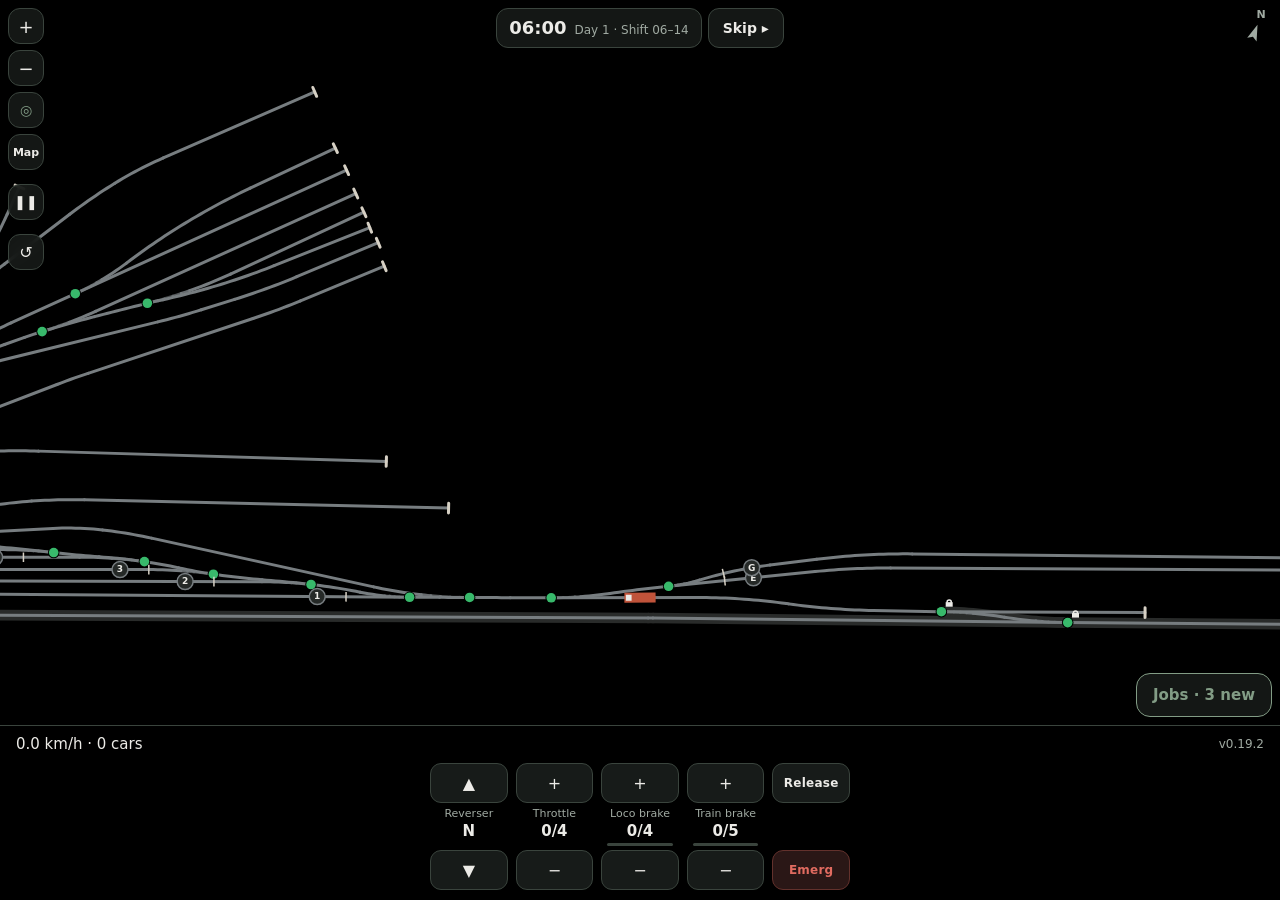
==== commit b4b19684: "Merge pull request #125 from GodOfWards/claude/project-thread-9slsdl Dev overlay — ids, hidden state" ====
--- a/index.html
+++ b/index.html
@@ -150,33 +150,29 @@
   #sheet .consist td b { font-weight: 600; }
   #readout { font-variant-numeric: tabular-nums; display: flex; justify-content: space-between; }
   #readout small { color: var(--muted); font-size: 12px; align-self: center; }
-  #readout .fuel { display: flex; align-items: center; gap: 6px; font-size: 13px; color: var(--muted); }
-  #readout .fuel.warn { color: var(--warn); }
-  #readout .fuel .meter { display: block; width: 36px; margin: 0; }
-  #readout .fuel.warn .meter i { background: var(--warn); }
-  /* The traction gauges (#117), a row over the levers: the load meter
-     (motor current, with a red mark at continuous and a tick for each
-     short-time band past it), the wheel slip light, and Sand, held while
-     it's needed, over Release. */
-  #loadMeter { grid-column: span 3; align-self: center; }
-  #loadMeter { min-width: 0; margin-bottom: 4px; font-size: 11px; color: var(--muted); font-variant-numeric: tabular-nums; }
-  #loadMeter .label { display: flex; justify-content: space-between; }
-  #loadMeter .label b { font-weight: 600; color: var(--warn); }
-  #loadMeter .dial { position: relative; height: 10px; margin-top: 3px; border-radius: 3px; background: var(--line); }
-  #loadMeter .dial i { position: absolute; left: 0; top: 0; bottom: 0; width: 0; border-radius: 3px; background: var(--accent); }
-  #loadMeter.over .dial i { background: var(--warn); }
-  #loadMeter .dial s { position: absolute; top: -2px; bottom: -2px; width: 1px; background: var(--muted); }
-  #loadMeter .dial u { position: absolute; top: -3px; bottom: -3px; width: 2px; margin-left: -1px; background: var(--danger); }
-  #slipLight { height: 40px; box-sizing: border-box; border-radius: 11px; border: 1px solid var(--line);
-    display: flex; align-items: center; justify-content: center; text-align: center; line-height: 1.1;
-    font-size: 11px; font-weight: 600; color: var(--line); }
-  #slipLight.on { background: var(--warn); border-color: var(--warn); color: #000; }
-  #slipLight.danger { background: var(--danger-bg); border-color: var(--danger-line); color: var(--danger); }
-  #slipLight { margin-bottom: 4px; }
-  #sandBtn { margin-bottom: 4px; min-height: 40px; border-radius: 11px; border: 1px solid var(--line); background: var(--button); color: var(--fg);
-    font: 600 12px system-ui, sans-serif; touch-action: none; -webkit-tap-highlight-color: transparent; }
-  #sandBtn small { color: var(--muted); font-weight: 500; }
-  #sandBtn.on { background: var(--button-down); color: var(--accent); border-color: var(--accent); }
+  /* The version number takes a long press (the dev overlay), so its target
+     reaches past its text to a thumb's size. */
+  #version { padding: 12px 16px; margin: -12px -16px; -webkit-touch-callout: none; touch-action: manipulation; }
+  /* The dev overlay's panel (#42): monospace, top left under the clock and
+     the chips, at most a third of the yard's height, scrolling inside; its
+     header folds it to one line, with Save state beside it. */
+  #devPanel { position: absolute; display: none; top: 54px; left: 52px; width: min(360px, calc(100% - 104px));
+    max-height: 33%; flex-direction: column; box-sizing: border-box; border-radius: 12px;
+    border: 1px solid var(--line); background: var(--overlay); -webkit-backdrop-filter: blur(8px); backdrop-filter: blur(8px);
+    font: 11px/1.35 ui-monospace, Menlo, Consolas, monospace; font-variant-numeric: tabular-nums; }
+  #devPanel.open { display: flex; }
+  #devTop { display: flex; flex: none; align-items: center; }
+  #devPanel button { min-height: 40px; border: 0; background: none; color: var(--fg); font: inherit; text-align: left;
+    padding: 0 10px; touch-action: manipulation; -webkit-tap-highlight-color: transparent; }
+  #devHead { flex: 1; min-width: 0; font-weight: 600; white-space: nowrap; overflow: hidden; text-overflow: ellipsis; }
+  #devBody { overflow-y: auto; padding: 0 10px 6px; overscroll-behavior: contain; -webkit-user-select: text; user-select: text; }
+  #devBody div { margin-top: 2px; overflow-wrap: anywhere; }
+  #devBody b { color: var(--muted); font-weight: 600; }
+  #devBody .warn { color: var(--warn); }
+  #devPanel #devSave { flex: none; min-height: 32px; margin: 4px 4px 4px 0; border: 1px solid var(--line); border-radius: 9px;
+    background: var(--button); font-weight: 600; white-space: nowrap; }
+  #devPanel #devSave:active { background: var(--button-down); }
+  #devPanel.folded #devBody { display: none; }
   /* The reverser and three notched levers (throttle, loco brake, train
      brake), each an up and a down with its setting between them, then
      Release over Emergency. Buttons are 40 px tall, 10% under the usual
@@ -226,26 +222,16 @@
   #carCard button:active { background: var(--button-down); }
   #carCard button.on { color: var(--accent); border-color: var(--accent); }
   /* A phone on its side has little height to spare: the controls move to the
-     right-hand edge instead, in two columns to keep that edge narrow: the
-     load meter, reverser and throttle, then the two brakes, then
-     Emergency, Release, the wheel slip light and Sand. */
+     right-hand edge instead, in two columns to keep that edge narrow:
+     reverser and throttle, then the two brakes, then Emergency and Release. */
   @media (orientation: landscape) and (max-height: 520px) {
     body { flex-direction: row; padding-bottom: env(safe-area-inset-bottom); }
     #bar { border-top: 0; border-left: 1px solid var(--line); justify-content: center;
       padding: 8px calc(12px + env(safe-area-inset-right)) 8px 12px; width: 232px; box-sizing: border-box; }
-    #controls { grid-template-columns: repeat(4, 1fr); gap: 3px 6px;
-      grid-template-areas: "load load load load" "revUp revUp thrUp thrUp" "revL revL thrL thrL" "revDown revDown thrDown thrDown"
-        "lbUp lbUp tbUp tbUp" "lbL lbL tbL tbL" "lbDown lbDown tbDown tbDown" "emerg release slip sand"; }
+    #controls { grid-template-columns: 1fr 1fr; gap: 3px 8px;
+      grid-template-areas: "revUp thrUp" "revL thrL" "revDown thrDown" "lbUp tbUp" "lbL tbL" "lbDown tbDown"
+        "emerg release"; }
     #controls .spacer { display: none; }
-    #bar { gap: 6px; }
-    #readout { flex-wrap: wrap; gap: 0 8px; font-size: 13px; }
-    #loadMeter { grid-area: load; display: flex; align-items: center; gap: 8px; margin-bottom: 2px; }
-    #loadMeter .label { flex: none; display: block; }
-    #loadMeter .label b { margin-left: 4px; }
-    #loadMeter .dial { flex: 1; margin-top: 0; }
-    #slipLight { grid-area: slip; } #sandBtn { grid-area: sand; }
-    #slipLight, #sandBtn { margin: 6px 0 0; height: auto; min-height: 40px; font-size: 10px; }
-    #sandBtn small { display: block; }
     #lbUp, #tbUp, #emergBtn, #releaseBtn { margin-top: 6px; }
     #revUp { grid-area: revUp; } #thrUp { grid-area: thrUp; } #lbUp { grid-area: lbUp; } #tbUp { grid-area: tbUp; }
     #revLever { grid-area: revL; } #thrLever { grid-area: thrL; } #lbLever { grid-area: lbL; } #tbLever { grid-area: tbL; }
@@ -256,6 +242,8 @@
 </head>
 <body>
 <div id="view"><canvas id="yard"></canvas>
+  <!-- The dev overlay's panel (#42), first so the menus, card and sheet open over it. -->
+  <div id="devPanel"><div id="devTop"><button id="devHead"></button><button id="devSave">Save state</button></div><div id="devBody"></div></div>
   <div id="zoom">
     <button id="zoomIn" aria-label="Zoom in">+</button>
     <button id="zoomOut" aria-label="Zoom out">−</button>
@@ -282,11 +270,8 @@
   <div id="sheet"></div>
 </div>
 <div id="bar">
-  <div id="readout"></div>
+  <div id="readout"><span id="readoutText"></span><small id="version"></small></div>
   <div id="controls">
-    <div id="loadMeter"></div>
-    <div id="slipLight">Wheel slip</div>
-    <button id="sandBtn" class="word">Sand</button>
     <button id="revUp" aria-label="Reverser toward forward">▲&#xFE0E;</button>
     <button id="thrUp" aria-label="Throttle up">+</button>
     <button id="lbUp" aria-label="Loco brake on">+</button>
@@ -321,8 +306,7 @@
   //   WORLD DATA   the yard: track nodes, straight or curved segments between
   //                them, switches, the running tracks, and where track runs
   //                on beyond the map;
-  //                the kinds of rolling stock (a loco's with its traction
-  //                figures), the fuel point, the cars with their
+  //                the kinds of rolling stock, the cars with their
   //                markings and loads, and where it all starts; the yard
   //                tracks' blocks, the industries at Junín, the
   //                destinations waybills name, the cars' traffic at the
@@ -333,8 +317,7 @@
   //   STATE        what changes while playing: the time of day, switch
   //                positions, vehicles, the trains they are coupled into,
   //                the shunter's work under way at couplings,
-  //                the loco's controls and its traction (load, slip, sand,
-  //                motor heat, fuel), the cars' traffic (away off the
+  //                the loco's controls, the cars' traffic (away off the
   //                map included) and the pool of cars elsewhere on the
   //                line, the industries' work, the jobs, the arrivals held
   //                outside, the through trains offered, refused line clear
@@ -342,9 +325,7 @@
   //                Built from WORLD DATA by makeState(); never edits WORLD DATA.
   //   UTILITIES    small geometry, track-walking and lookup helpers.
   //   SIMULATION   advances STATE by one fixed step, step(dt): the clock, and
-  //                all movement rules: traction (the load, wheel slip,
-  //                motor heat and fuel, and over a skip the locos at
-  //                rest), forces, brakes, slack, contact
+  //                all movement rules: forces, brakes, slack, contact
   //                buffer to buffer, and the shunter's hooking up and
   //                uncoupling coming due. The events ahead (a job due, a shift change)
   //                come from here too. The
@@ -360,22 +341,26 @@
   //                offered, held or run past on the main; and the train
   //                register of every train run and how late.
   //   ACTIONS      what the player can do (reverser, levers, Emergency,
-  //                Release, sand, throw a switch, connect or part the air,
+  //                Release, throw a switch, connect or part the air,
   //                hook up or uncouple, set a hand brake, skip ahead, take, hand back
   //                or report a job, ask for the main or report it clear),
   //                and the rules on
   //                when they may. They change STATE; they never draw.
   //   PERSISTENCE  keeps STATE in localStorage between visits, and starts a
   //                new yard: the cars apart from the rest, written only
-  //                when carsChanged() says they changed. SAVE_KEY changes
+  //                when carsChanged() says they changed, and gives the
+  //                save as a file, for a bug report. SAVE_KEY changes
   //                with every change to the saved shape.
   //   RENDERING    draws STATE to the canvas and the controls (the job
   //                board and sheet are drawn in INPUT, beside their menus),
   //                through a camera (zoom, follow or pan, or the Map's steps
-  //                out) that is display only. It never holds rules.
+  //                out) that is display only; and the dev overlay (#42),
+  //                ids and hidden figures over the yard and a panel of
+  //                STATE, for troubleshooting. It never holds rules.
   //   INPUT / LOOP keyboard, buttons and taps to ACTIONS; the fixed-step loop,
   //                and Pause, which holds the loop's steps and the player's
-  //                actions but not the camera; when to save.
+  //                actions but not the camera; when to save; the dev
+  //                overlay's long press, fold and Save state.
   //   CHECKS       what WORLD DATA names that doesn't exist, checked at every
   //                start; what is wrong with STATE; and the benchmark page
   //                (index.html?bench), which times fixed scenarios and ages
@@ -399,7 +384,7 @@
   // ==================================================
   // CONFIG
   // ==================================================
-  const GAME_CONFIG = { VERSION: "0.19.1" };
+  const GAME_CONFIG = { VERSION: "0.19.2" };
   const STEP_SECONDS = 1 / 60;          // fixed simulation step
   const MAX_STEPS_PER_FRAME = 5;        // drop time rather than spiral after a stall
   const VIEW_MARGIN = 8;                // metres of ground kept around the yard
@@ -409,6 +394,13 @@
   const MAP_WIDEN_MAX = 3;              // the Map's yard step widens across the yard up to this many times; retunable
   const DRAG_START_PX = 8;              // CSS px a press moves before it pans instead of tapping
   const TAP_RADIUS_PX = 32;             // CSS px from a switch or coupling that a tap counts; retunable (a fingertip)
+  // The dev overlay (#42): a long press of DEV_PRESS_SECONDS on the version
+  // number turns it on or off. Its labels are DEV_LABEL_PX high; the
+  // panel's live stateProblems() runs every DEV_PROBLEMS_SECONDS, as it
+  // checks the whole yard. All retunable.
+  const DEV_PRESS_SECONDS = 1;
+  const DEV_LABEL_PX = 11;
+  const DEV_PROBLEMS_SECONDS = 1;
   const GAUGE = 1.676;                  // m, Argentine broad gauge (Junín's)
   const TIE_SPACING = 0.65;             // m between tie centres; approximate
   const TIE_LENGTH = 2.75;              // m; approximate
@@ -417,57 +409,15 @@
   const SWITCH_DIM_STEPS = 5;           // steps the fade is drawn in
   const G = 9.81;                       // m/s²
 
-  // Diesel-electric traction (#117; docs/design/traction.md, figures in
-  // docs/reference/diesel-traction.md). A loco's own figures (power at the
-  // rail, starting and continuous pull, fuel) are its kind's `traction` in
-  // WORLD DATA; these are the rules every loco follows. The reverser sets
-  // the pull's direction (cab end first is forward). The throttle has
-  // THROTTLE_NOTCHES notches above idle, each a share of full power; the
-  // load, a share of full, builds toward the notch's over about
-  // LOAD_UP_SECONDS and falls over about LOAD_DOWN_SECONDS. At load `l`
-  // the loco asks for the lesser of the notch's cap, starting pull × √l,
-  // and its power, l × power at the rail / speed. Asking for more than the
-  // rail's grip, ADHESION × the weight on the driven axles, slips the
-  // wheels: the load drops until it asks for SLIP_SHARE of the grip, and
-  // holds there until the throttle is notched down or sand goes on.
-  const THROTTLE_NOTCHES = 8;
-  const NOTCH_POWER = [0.07, 0.13, 0.27, 0.38, 0.48, 0.64, 0.87, 1];  // N1–N8, an EMD 16-645 on test (NSW EPA); Assumed for the ALCO 251
-  const LOAD_UP_SECONDS = 4;            // within 5 % of the new notch's load; Assumed, retunable
-  const LOAD_DOWN_SECONDS = 1;          // Assumed, retunable
-  const LOCO_MAX_SPEED = 8;             // m/s (29 km/h); a yard limit, not the loco's own; pull fades to nothing over the last GOVERNOR_BAND
+  // Locomotive pull, modelled on a GM G12 as run in Argentina. The reverser
+  // sets its direction (cab end first is forward); each throttle notch gives
+  // an equal share of the pull; above LOCO_POWER / LOCO_MAX_FORCE (about
+  // 4.3 m/s) the engine's power limits it.
+  const THROTTLE_NOTCHES = 4;           // retunable
+  const LOCO_MAX_FORCE = 187e3;         // N at full notch; the G12's rated tractive effort
+  const LOCO_POWER = 977e3 * 0.8;       // W at the rail: the G12's 977 kW engine less an estimated fifth lost on the way; retunable
+  const LOCO_MAX_SPEED = 8;             // m/s (29 km/h); a yard limit, not the G12's own; pull fades to nothing over the last GOVERNOR_BAND
   const GOVERNOR_BAND = 1;              // m/s
-  const ADHESION = { dry: 0.25, sanded: 0.35 };  // usable share of the weight on drivers (EMD); the rail is always dry for now (Tom)
-  const SLIP_SHARE = 0.6;               // a slipping loco's pull, as a share of the grip; Assumed, retunable
-  const SAND_BOX_SECONDS = 20 * 60;     // s of sanding a full box holds; Assumed, retunable
-  // Traction motor heat, `heat` per loco, 1 at the trip: it moves by
-  // (r² − b·heat) / MOTOR_HEAT_SECONDS a second, r the motor current as a
-  // share of continuous (taken as pull / continuous pull) and b the
-  // blowers' cooling, BLOWER_IDLE at idle up to 1 in the top notch. At 1
-  // the motors trip: no power until the heat falls to MOTOR_RESET_HEAT.
-  // The time constant is fitted to an EMD D37's plate (5 min at 1.42×, 15
-  // min at 1.18×); no GE 761 plate was found. The load meter marks, past
-  // continuous, how long from cold each current is allowed:
-  // r = 1 / √(1 − e^(−t / MOTOR_HEAT_SECONDS)).
-  const MOTOR_HEAT_SECONDS = 10 * 60;   // Assumed, retunable
-  const BLOWER_IDLE = 0.5;              // Assumed, retunable
-  const MOTOR_RESET_HEAT = 0.8;         // Tom, 2026-11-24
-  const LOAD_METER_MINUTES = [60, 30, 15, 10, 5];
-  const LOAD_METER_BANDS = LOAD_METER_MINUTES.map(m => ({ minutes: m, r: 1 / Math.sqrt(1 - Math.exp(-m * 60 / MOTOR_HEAT_SECONDS)) }));
-  const LOAD_METER_MAX = 1.8;           // the meter's full scale, as a share of continuous
-  // Fuel, in litres, burned by the notch in use: a share of the top
-  // notch's burn, from the same EMD test's litres an hour (N1 55 … N8
-  // 618), Assumed for the ALCO 251; idle has its own rate. The engine
-  // idles all shift (Assumed). Below FUEL_LOW of the tank a "Fuel the
-  // loco" task appears; the loco fills, and its sand box with it, standing
-  // with its middle within FUEL_REACH of the fuel point (WORLD DATA), at
-  // FUEL_FILL_RATE. Run dry, its engine stops, and the depot brings fuel
-  // out to it FUEL_RESCUE_SECONDS later. All Assumed, retunable.
-  const NOTCH_FUEL = [55, 90, 179, 245, 309, 400, 538, 618].map(l => l / 618);
-  const DIESEL_DENSITY = 0.84;          // kg/L
-  const FUEL_LOW = 0.25;                // share of the tank
-  const FUEL_FILL_RATE = 150 / 60;      // L/s; a quarter tank filled in about 12 min
-  const FUEL_REACH = 6;                 // m
-  const FUEL_RESCUE_SECONDS = 3600;     // s
 
   // Rolling resistance, from the constant part of the Davis equation:
   // 1.3 lb per short ton of weight plus a fixed drag per axle that depends
@@ -992,7 +942,7 @@
   const MAP_EDGES = ["mainWestEnd", "mainEastEnd"];
 
   // Kinds of rolling stock. Lengths are over the couplers. FA-era cars run
-  // on plain bearings (Unconfirmed); the locos on roller bearings.
+  // on plain bearings (Unconfirmed); the G12 on roller bearings.
   // A freight car kind has its Spanish name, its FA type code (type and
   // sub-type, NEFA 958), its stencilled tare and load limit (`carga`) in
   // tonnes, and FA's paint for it (NEFA 560–562): a body colour, and a
@@ -1007,22 +957,9 @@
   const MATERFER_COACH = { coach: true, length: 25, tare: 45, carga: 0, axles: 4, bearing: "roller",
                            colour: "#c9c5ca", stripe: "#c23b2e", stripeShare: 0.1, ends: "#1d3561" };
   const VEHICLE_TYPES = {
-    // The yard engine (#117): an ALCo RSD-35, the San Martín's light
-    // branch-and-local loco, C-C with all six axles driven. Its figures are
-    // estimates from its weight and its sister, the Renfe 313
-    // (docs/reference/diesel-traction.md): `power` at the rail (W),
-    // `starting` and `continuous` pull (N), the share of its weight on
-    // `driven` axles, its fuel `tank` (L) and burn in the top notch and at
-    // idle (L/h). Its length is a placeholder; its paint is FA's, as on
-    // the RSD-16 (Unconfirmed for the RSD-35). `cab`: the cab's span in
-    // metres back from the cab end, behind its short hood (Assumed).
-    rsd35:     { loco: true, name: "ALCo RSD-35", length: 14, mass: 79e3, axles: 6, bearing: "roller", colour: "#e3a12a",
-                 stripe: "#c23b2e", stripeShare: 0.22, cab: [2.2, 4.6],
-                 traction: { power: 895e3 * 0.8, starting: 0.25 * 79e3 * G, continuous: 120e3, driven: 1, tank: 2500,
-                             topBurn: 1200 * 157.6 / 1000 / DIESEL_DENSITY, idleBurn: 8 } },
-    // The Aconcagua's loco (#77), and the through freights' (Tom,
-    // 2026-11-24): FA yellow-orange, its red lower band showing along the
-    // sides. docs/reference/locomotives.md. The game drives it.
+    g12:       { loco: true, name: "GM G12", length: 14, mass: 109e3, axles: 4, bearing: "roller", colour: "#c0533a" }, // length approximate
+    // The Aconcagua's loco (#77): FA yellow-orange, its red lower band
+    // showing along the sides. docs/reference/locomotives.md.
     rsd16:     { loco: true, name: "ALCo RSD-16", length: 17.1, mass: 108e3, axles: 6, bearing: "roller", colour: "#e3a12a",
                  stripe: "#c23b2e", stripeShare: 0.22 },
     cubierto:  { name: "Vagón cubierto",  code: "26", length: 15.5, tare: 21, carga: 50, axles: 4, bearing: "plain", colour: "#a2a5a3" },
@@ -1106,7 +1043,7 @@
   // 3, starts empty for the first arrival. Cars not laid out here start
   // away, off the map, and come in on the arrivals.
   const START_TRAINS = [
-    { segment: "lead_3", s: 30, dir: -1, vehicles: [{ id: "loco1", type: "rsd35" }] },
+    { segment: "lead_3", s: 30, dir: -1, vehicles: [{ id: "loco1", type: "g12" }] },
     { segment: "yard1_2", s: 430, dir: 1, vehicles: [{ id: "car1" }, { id: "car2" }] },
     { segment: "yard2_2", s: 370, dir: 1, vehicles: [{ id: "car9" }, { id: "car12" }, { id: "car6" }] },
     { segment: "yard4_2", s: 290, dir: 1, vehicles: [{ id: "car3" }, { id: "car7" }, { id: "car8" }, { id: "car15" }, { id: "car13" }] },
@@ -1114,11 +1051,6 @@
     { segment: "yard6_2", s: 220, dir: 1, vehicles: [{ id: "car4" }, { id: "car5" }, { id: "car10" }] },
   ];
   const PLAYER_LOCO = "loco1";
-  // Where locos take fuel (#117): beside the turntable, where Junín's
-  // depot kept its oil reserve tanks (Secondary; diesels fuelling there is
-  // Unconfirmed). A loco fuels standing with its middle near this point,
-  // `s` metres along `segment`.
-  const FUEL_POINT = { segment: "turntableSpur_5", s: 4 };
 
   // Operations (docs/design/). The yard tracks, numbered from the main-line
   // side, each with its switch, its segments from the switch to the buffer,
@@ -1278,12 +1210,11 @@
       consist: "aconcagua", passenger: true },
     { id: "x2404", number: "2404", from: "Mendoza", to: "Retiro",  enters: "west", at: 2 * HOUR,     consist: "freight" },
   ];
-  // Each make-up: the loco at the head, then the cars from behind it. A
-  // freight's loco is an RSD-16, the San Martín's main-line power (Tom,
-  // 2026-11-24, #117). The Aconcagua's (#77, Tom 2026-11-24; retunable): an RSD-16, the van, two
+  // Each make-up: the loco at the head, then the cars from behind it. The
+  // Aconcagua's (#77, Tom 2026-11-24; retunable): an RSD-16, the van, two
   // tourist, two first, the restaurant and the pullman.
   const THROUGH_CONSISTS = {
-    freight: { loco: "rsd16", cars: ["tolva", "tolva", "tolva", "cubierto", "cubierto", "tolva", "bordeAlto", "tanque",
+    freight: { loco: "g12", cars: ["tolva", "tolva", "tolva", "cubierto", "cubierto", "tolva", "bordeAlto", "tanque",
       "tanque", "tolva", "tolva", "cubierto", "plataforma", "tolva", "tolva"] },
     aconcagua: { loco: "rsd16", cars: ["coachF", "coachCT", "coachCT", "coachP", "coachP", "coachR", "coachPA"] },
   };
@@ -1384,16 +1315,8 @@
   // Puts vehicle `id` of kind `type` into STATE, standing and in no train.
   function addVehicle(id, type, flip = 1) {
     state.vehicles[id] = { id, type, flip, speed: 0, handBrake: false };
-    // A loco's controls, and its traction (#117): the `load` built up (a
-    // share of full), the `pull` it gives this step (N), whether its wheels
-    // `slip`, whether sand is going on (`sanding`) and how much is left in
-    // the box (`sand`, a share), its motors' `heat` (1 trips them) and
-    // whether they are `tripped`, its `fuel` in litres, and when it ran
-    // dry (`emptyAt`, or null). A loco starts with a full tank and box.
-    const tr = VEHICLE_TYPES[type].traction;
     if (VEHICLE_TYPES[type].loco) state.vehicles[id].controls = { reverser: 0, throttle: 0, locoBrake: 0, trainBrake: 0,
-      locoApplied: 0, trainApplied: 0, emergency: false,
-      load: 0, pull: 0, slip: false, sanding: false, sand: 1, heat: 0, tripped: false, fuel: tr ? tr.tank : 0, emptyAt: null };
+      locoApplied: 0, trainApplied: 0, emergency: false };
   }
   // Lays vehicles `ids` out as one train, coupled and bunched, back from
   // its head end, which stands `s` metres along `segment` facing `dir` (+1
@@ -1654,131 +1577,6 @@
     return reach;
   }
 
-  // Diesel-electric traction (#117; docs/design/traction.md). Each step,
-  // a loco's load moves toward its notch's, its pull is worked out from
-  // the load, its speed and the rail's grip, and its motors heat or cool
-  // and its engine burns fuel by what it does. A loco whose kind has no
-  // `traction` (the game drives it) gives no pull.
-  const tractionOf = v => vehicleType(v).traction;
-  // The pull loco `v` asks for at load share `load`, before the rail's
-  // grip: the notch's cap or its power at this speed, whichever is less,
-  // fading out near the yard's speed limit.
-  function askedPull(v, tr, load) {
-    const along = v.speed * v.controls.reverser * v.flip;        // speed in the direction of pull
-    const governor = Math.max(0, Math.min(1, (LOCO_MAX_SPEED - along) / GOVERNOR_BAND));
-    return Math.min(tr.starting * Math.sqrt(load), load * tr.power / Math.max(Math.abs(along), EPS)) * governor;
-  }
-  // The rail's grip under loco `v`: the adhesion, sanded while sand goes
-  // on and the box has some, times the weight on its driven axles.
-  const sanding = c => c.sanding && c.sand > 0;
-  const gripOf = (v, tr) => (sanding(v.controls) ? ADHESION.sanded : ADHESION.dry) * tr.driven * vehicleMass(v) * G;
-  // Whether loco `v` stands at the fuel point.
-  function atFuelPoint(v) {
-    const p = pointOn(v.seg, v.s), f = pointOn(FUEL_POINT.segment, FUEL_POINT.s);
-    return v.speed === 0 && Math.hypot(p.x - f.x, p.y - f.y) <= FUEL_REACH;
-  }
-  // The share of full fuel burn at the throttle's notch: idle when the
-  // throttle is shut or the motors are tripped, as the load is off.
-  function burnRate(c, tr) {
-    if (c.fuel <= 0) return 0;
-    return c.throttle && !c.tripped ? tr.topBurn * NOTCH_FUEL[c.throttle - 1] : tr.idleBurn;
-  }
-  // Burns `litres` from loco `v`'s tank, with the notice when it falls
-  // low, and stops its engine when it runs dry at `at`.
-  function burnFuel(v, tr, litres, at) {
-    const c = v.controls, before = c.fuel;
-    c.fuel = Math.max(0, c.fuel - litres);
-    if (before >= FUEL_LOW * tr.tank && c.fuel < FUEL_LOW * tr.tank && c.fuel > 0) setNotice("Fuel low: fuel the loco by the turntable");
-    if (before > 0 && c.fuel === 0) {
-      Object.assign(c, { emptyAt: at, load: 0, pull: 0, slip: false });
-      setNotice(`Out of fuel: the engine stopped. Fuel comes out at ${clockText(at + FUEL_RESCUE_SECONDS)}`);
-    }
-  }
-  // The depot brings fuel out to a loco run dry, FUEL_RESCUE_SECONDS after.
-  function rescueDue(v, tr, at) {
-    const c = v.controls;
-    if (c.emptyAt === null || at < c.emptyAt + FUEL_RESCUE_SECONDS) return;
-    Object.assign(c, { fuel: tr.tank, emptyAt: null });
-    setNotice("Fuel brought out: the engine runs again");
-  }
-  // Fills loco `v`'s tank, and its sand box, at the fuel point for `dt`.
-  function fillAt(v, tr, dt) {
-    const c = v.controls;
-    c.fuel = Math.min(tr.tank, c.fuel + FUEL_FILL_RATE * dt);
-    if (tr.tank - c.fuel < 0.01) c.fuel = tr.tank;
-    if (c.fuel > 0) c.emptyAt = null;
-    c.sand = 1;
-  }
-  // The motors trip at full heat: power is cut until they cool. It counts
-  // as rough handling on the jobs being worked (Tom, 2026-11-24).
-  function checkTrip(c) {
-    if (!c.tripped && c.heat >= 1) {
-      Object.assign(c, { tripped: true, slip: false });
-      for (const j of openJobs()) if (j.taken) j.overheats.push(Math.round(state.clock));
-      setNotice("Traction motors overheated: power cut until they cool");
-    } else if (c.tripped && c.heat <= MOTOR_RESET_HEAT) {
-      c.tripped = false;
-      setNotice("Traction motors cooled: power back");
-    }
-  }
-  function stepTraction(v, dt) {
-    const c = v.controls, tr = tractionOf(v);
-    if (!tr) return;
-    const running = c.fuel > 0, notch = running && !c.tripped && c.reverser ? c.throttle : 0;
-    const target = notch ? NOTCH_POWER[notch - 1] : 0;
-    // The load builds or falls toward the notch's; slipping, it holds.
-    // Tripped or out of fuel, power is cut at once.
-    if (!running || c.tripped) c.load = 0;
-    else if (!c.slip || target < c.load) {
-      const tau = (target > c.load ? LOAD_UP_SECONDS : LOAD_DOWN_SECONDS) / 3;    // within 5 % in three time constants
-      c.load += (target - c.load) * Math.min(1, dt / tau);
-      if (target === 0 && c.load < 1e-4) c.load = 0;
-    }
-    const grip = gripOf(v, tr);
-    let ask = c.reverser && c.load ? askedPull(v, tr, c.load) : 0;
-    if (!c.slip && ask > grip * (1 + 1e-9)) {
-      // The wheels let go: the load drops until it asks for SLIP_SHARE of
-      // the grip, at this speed.
-      c.slip = true;
-      const want = SLIP_SHARE * grip, along = Math.abs(v.speed);
-      c.load = Math.min(c.load, Math.max((want / tr.starting) ** 2, want * along / tr.power));
-      ask = askedPull(v, tr, c.load);
-    }
-    c.pull = c.slip ? Math.min(ask, SLIP_SHARE * grip) : ask;
-    if (sanding(c)) c.sand = Math.max(0, c.sand - dt / SAND_BOX_SECONDS);
-    // Heat: the current share squared in, the blowers' cooling out.
-    const r = c.pull / tr.continuous, b = BLOWER_IDLE + (1 - BLOWER_IDLE) * (running ? c.throttle : 0) / THROTTLE_NOTCHES;
-    c.heat = Math.max(0, c.heat + (r * r - b * c.heat) / MOTOR_HEAT_SECONDS * dt);
-    checkTrip(c);
-    burnFuel(v, tr, burnRate(c, tr) * dt / HOUR, state.clock);
-    rescueDue(v, tr, state.clock);
-    if (atFuelPoint(v)) fillAt(v, tr, dt);
-  }
-  // A skip of `dt` seconds from the clock, everything standing and the
-  // throttle shut: no physics runs, so each loco's motors cool, its engine
-  // idles and it takes fuel at the fuel point, worked out at once.
-  function restLocos(dt) {
-    for (const id in state.vehicles) {
-      const v = state.vehicles[id], c = v.controls, tr = c && tractionOf(v);
-      if (!tr) continue;
-      Object.assign(c, { load: 0, pull: 0, slip: false });
-      c.heat *= Math.exp(-BLOWER_IDLE * dt / MOTOR_HEAT_SECONDS);
-      checkTrip(c);
-      if (atFuelPoint(v)) { fillAt(v, tr, (1 - tr.idleBurn / HOUR / FUEL_FILL_RATE) * dt); continue; }
-      let left = dt, at = state.clock;
-      if (c.fuel > 0) {
-        const lasts = c.fuel / tr.idleBurn * HOUR, t = Math.min(left, lasts);
-        burnFuel(v, tr, t >= lasts ? c.fuel : tr.idleBurn * t / HOUR, at + t);
-        left -= t; at += t;
-      }
-      if (left > 0 && c.emptyAt !== null && c.emptyAt + FUEL_RESCUE_SECONDS <= state.clock + dt) {
-        const from = c.emptyAt + FUEL_RESCUE_SECONDS;
-        rescueDue(v, tr, from);
-        burnFuel(v, tr, tr.idleBurn * (state.clock + dt - from) / HOUR, state.clock + dt);
-      }
-    }
-  }
-
   // The forces on each vehicle of a train this step, by id: `pull` (+
   // toward the head), `hold` from brakes, and the resistance to rolling
   // (`roll`) or to getting a standing vehicle moving (`start`). Curves add
@@ -1794,7 +1592,14 @@
     for (const id of t.vehicles) {
       const v = state.vehicles[id], type = vehicleType(v), c = v.controls, weight = vehicleMass(v) * G;
       let pull = 0, hold = 0;
-      if (c && c.pull) pull = c.reverser * v.flip * c.pull;       // toward the head, or not
+      if (c && c.throttle && c.reverser) {
+        const sense = c.reverser * v.flip;                        // toward the head, or not
+        const along = v.speed * sense;                            // speed in the direction of pull
+        const share = c.throttle / THROTTLE_NOTCHES;
+        const force = Math.min(LOCO_MAX_FORCE, LOCO_POWER / Math.max(Math.abs(along), EPS));
+        const governor = Math.max(0, Math.min(1, (LOCO_MAX_SPEED - along) / GOVERNOR_BAND));
+        pull = sense * share * force * governor;
+      }
       if (c) hold += c.locoApplied * LOCO_BRAKE_RATIO * weight;
       hold += trainApplied * TRAIN_BRAKE_RATIO * weight * reach[id];
       if (v.handBrake) hold += HAND_BRAKE_FORCE;
@@ -2016,10 +1821,7 @@
 
   function step(dt) {
     state.clock += dt;
-    for (const id in state.vehicles) if (state.vehicles[id].controls) {
-      stepBrakes(state.vehicles[id].controls, dt);
-      stepTraction(state.vehicles[id], dt);
-    }
+    for (const id in state.vehicles) if (state.vehicles[id].controls) stepBrakes(state.vehicles[id].controls, dt);
     for (const id in state.trains) stepAir(state.trains[id], dt);
     const forces = {};
     for (const id in state.trains) vehicleForces(state.trains[id], forces);
@@ -2040,8 +1842,7 @@
   // The events ahead of the clock, soonest first, up to and including the
   // end of this shift: jobs falling due, road trains arriving and leaving
   // (a departure with its build job), through trains offered, an
-  // industry's work done, the loco full at the fuel point or fuel brought
-  // out to it, and the shift change, when the next jobs open.
+  // industry's work done, and the shift change, when the next jobs open.
   function eventsAhead() {
     const end = shiftAt(state.clock).end, out = [];
     for (const j of state.jobs) if (!j.result && j.kind !== "build" && j.due > state.clock && j.due <= end) out.push({ at: j.due, kind: "due", job: j.id });
@@ -2055,15 +1856,6 @@
     for (const ind in INDUSTRIES) {
       const r = state.industries[ind].readyAt;
       if (r !== null && r > state.clock && r < end) out.push({ at: r, kind: "industry", industry: ind });
-    }
-    // A loco taking fuel is full, or one run dry gets fuel brought out.
-    for (const id in state.vehicles) {
-      const v = state.vehicles[id], tr = v.controls && tractionOf(v);
-      if (!tr) continue;
-      const c = v.controls, full = atFuelPoint(v) && tr.tank - c.fuel >= 0.01
-        ? state.clock + (tr.tank - c.fuel) / (FUEL_FILL_RATE - tr.idleBurn / HOUR) : null;
-      if (full !== null && full < end) out.push({ at: full, kind: "fuelled" });
-      else if (c.emptyAt !== null && c.emptyAt + FUEL_RESCUE_SECONDS < end) out.push({ at: c.emptyAt + FUEL_RESCUE_SECONDS, kind: "fuel" });
     }
     out.push({ at: end, kind: "shift" });
     return out.sort((a, b) => a.at - b.at);
@@ -2378,7 +2170,7 @@
     const blockOrder = Object.keys(BLOCKS);
     job.cars.sort((a, b) => blockOrder.indexOf(dispositionOf(a)) - blockOrder.indexOf(dispositionOf(b)));
     const j = { id: "job" + state.nextJob++, blocks: new Set(job.cars.map(dispositionOf)).size,
-                taken: false, movesAtTake: 0, damaged: [], trainsHeld: [], overruns: [], overheats: [], result: null, ...job };
+                taken: false, movesAtTake: 0, damaged: [], trainsHeld: [], overruns: [], result: null, ...job };
     state.jobs.push(j);
     return j;
   }
@@ -2677,12 +2469,15 @@
     if (ids.length) state.vehicles[ids[0]].handBrake = true;
   }
 
+  // A job's moves since it was taken, and its par: PAR_PER_CAR_AND_BLOCK
+  // for each car and each block it handles.
+  const jobMoves = job => state.moves - job.movesAtTake;
+  const jobPar = job => PAR_PER_CAR_AND_BLOCK * (job.cars.length + job.blocks);
   // Assesses a job the player reports done at `at` (docs/design/results.md):
   // correctness, ordering, moves against par, timeliness, and the cars
   // damaged while it was worked.
   function assess(job, at) {
-    const st = jobStatus(job), moves = state.moves - job.movesAtTake;
-    const par = PAR_PER_CAR_AND_BLOCK * (job.cars.length + job.blocks);
+    const st = jobStatus(job), moves = jobMoves(job), par = jobPar(job);
     let outcome;
     if (st.met === st.lines.length) outcome = !formationValid(st) ? "Invalid formation" : moves > par ? "Valid but inefficient" : "Operationally valid";
     else outcome = st.met ? "Partially complete" : "Incomplete";
@@ -2866,20 +2661,10 @@
     return true;
   }
   // The throttle opens only with the reverser in forward or reverse.
-  // Notching down ends a wheel slip (#117).
   function moveThrottle(delta) {
     const c = playerLoco().controls;
     if (delta > 0 && !c.reverser) { setNotice("Reverser is in neutral"); return; }
-    const next = clampNotch(c.throttle + delta, 0, THROTTLE_NOTCHES);
-    if (next < c.throttle) c.slip = false;
-    c.throttle = next;
-  }
-  // Sand goes on while the button is held (#117), from a box that empties
-  // as it's used; putting it on ends a wheel slip, if there's sand left.
-  function setSand(on) {
-    const c = playerLoco().controls;
-    c.sanding = on;
-    if (on && c.sand > 0) c.slip = false;
+    c.throttle = clampNotch(c.throttle + delta, 0, THROTTLE_NOTCHES);
   }
   function moveLocoBrake(delta) {
     const c = playerLoco().controls;
@@ -3002,13 +2787,11 @@
   }
 
   // Skips the clock ahead to `at`, an event ahead or a SKIP_MARK_SECONDS
-  // mark, only while every vehicle stands still and the throttle is shut.
-  // Nothing else moves or changes: no physics runs during a skip; the
-  // locos' heat and fuel are worked out at once (restLocos()).
+  // mark, only while every vehicle stands still. Nothing else moves or
+  // changes: no physics runs during a skip.
   function skipTo(at) {
     if (!(at > state.clock) || !(at % SKIP_MARK_SECONDS === 0 || eventsAhead().some(e => e.at === at))) return false;
     if (playerLoco().speed !== 0) { setNotice("Stop the loco before skipping"); return false; }
-    if (playerLoco().controls.throttle) { setNotice("Shut the throttle before skipping"); return false; }
     for (const id in state.vehicles) {
       if (state.vehicles[id].speed !== 0 && !state.vehicles[id].run) { setNotice("Wait for the cars to stop"); return false; }
     }
@@ -3018,7 +2801,6 @@
       r.status = "gone";
       registerThrough(r);
     }
-    restLocos(at - state.clock);
     state.clock = at;
     stepWork();
     runEvents();
@@ -3031,7 +2813,7 @@
   function takeJob(jobId) {
     const j = jobById(jobId);
     if (!j || j.result || j.taken) return false;
-    Object.assign(j, { taken: true, movesAtTake: state.moves, damaged: [], trainsHeld: [], overruns: [], overheats: [] });
+    Object.assign(j, { taken: true, movesAtTake: state.moves, damaged: [], trainsHeld: [], overruns: [] });
     return true;
   }
   function handBack(jobId) {
@@ -3058,8 +2840,7 @@
   // ==================================================
   // The yard is saved as it stands, mid-move included: every vehicle with
   // its speed, the trains, couplings' slack and air, switches, hand brakes,
-  // the loco's controls and its traction (load, slip, sand, motor heat and
-  // fuel; sand held on is let go), the clock, the cars' traffic, the jobs and the
+  // the loco's controls, the clock, the cars' traffic, the jobs and the
   // road trains. That is all of STATE but the notice. A yard saved before
   // road trains isn't carried over: its cars stand where they didn't
   // expect them, and none are away. A save
@@ -3075,20 +2856,31 @@
   // The benchmark page (index.html?bench, CHECKS) saves under keys of its
   // own, never over the player's yard.
   const BENCH = new URLSearchParams(location.search).has("bench");
-  const SAVE_KEY = "switching-game.yard.13" + (BENCH ? ".bench" : "");
+  const SAVE_KEY = "switching-game.yard.12" + (BENCH ? ".bench" : "");
   const CARS_KEY = SAVE_KEY + ".cars";
   let saves = 0;
 
+  // The save's two parts, as written under CARS_KEY and SAVE_KEY.
+  function saveParts() {
+    const { cars, pool, notice, ...rest } = state;
+    return { cars: { saved: saves, cars, pool },
+             rest: { version: GAME_CONFIG.VERSION, saved: saves, state: { ...rest, notice: null } } };
+  }
   function saveYard(all = false) {
     try {
-      const { cars, pool, notice, ...rest } = state;
-      if (carsDirty || all) {
-        saves++;
-        localStorage.setItem(CARS_KEY, JSON.stringify({ saved: saves, cars, pool }));
-        carsDirty = false;
-      }
-      localStorage.setItem(SAVE_KEY, JSON.stringify({ version: GAME_CONFIG.VERSION, saved: saves, state: { ...rest, notice: null } }));
+      const withCars = carsDirty || all;
+      if (withCars) saves++;
+      const p = saveParts();
+      if (withCars) { localStorage.setItem(CARS_KEY, JSON.stringify(p.cars)); carsDirty = false; }
+      localStorage.setItem(SAVE_KEY, JSON.stringify(p.rest));
     } catch (e) { carsDirty = true; /* storage full or blocked: play goes on unsaved */ }
+  }
+  // The yard as it stands, as a file for a bug report (#42): both parts of
+  // the save under their keys, so writing each into localStorage and
+  // reloading opens this yard exactly (docs/design/view.md).
+  function saveFileText() {
+    const p = saveParts();
+    return JSON.stringify({ [SAVE_KEY]: p.rest, [CARS_KEY]: p.cars });
   }
 
   // Whether a saved STATE fits this yard: the same switches and vehicles,
@@ -3132,8 +2924,7 @@
       if (c.away !== null && !(isObj(t) && DESTINATIONS[t.at] && DESTINATIONS[t.at].away
           && Number.isFinite(t.back) && typeof t.pool === "boolean")) return false;
     }
-    for (const j of st.jobs) if (!isObj(j) || !Array.isArray(j.cars) || !j.cars.every(id => st.cars[id]) || !Number.isFinite(j.due)
-        || !Array.isArray(j.overheats)) return false;
+    for (const j of st.jobs) if (!isObj(j) || !Array.isArray(j.cars) || !j.cars.every(id => st.cars[id]) || !Number.isFinite(j.due)) return false;
     for (const id in SWITCHES) if (!SWITCHES[id].legs.includes(st.switches[id].set)) return false;
     // Every loco, and every car not away, has a vehicle.
     const startIds = {};
@@ -3147,11 +2938,6 @@
       if (v.id !== id || v.type !== startIds[id] || !SEGMENTS[v.seg] || !st.trains[v.train] || (v.run || null) !== (runOf[id] || null)) return false;
       if (!(v.s >= 0 && v.s <= segmentLength(v.seg)) || !Number.isFinite(v.speed)) return false;
       if (Math.abs(v.dir) !== 1 || Math.abs(v.flip) !== 1 || !!type.loco !== isObj(v.controls)) return false;
-      const c = v.controls;
-      if (c && (!["load", "pull", "sand", "heat", "fuel"].every(k => Number.isFinite(c[k]) && c[k] >= 0)
-          || !Number.isInteger(c.throttle) || c.throttle < 0 || c.throttle > THROTTLE_NOTCHES
-          || typeof c.slip !== "boolean" || typeof c.tripped !== "boolean" || typeof c.sanding !== "boolean"
-          || (c.emptyAt !== null && !Number.isFinite(c.emptyAt)))) return false;
     }
     const placed = {};
     for (const tid in st.trains) {
@@ -3177,10 +2963,7 @@
       const saved = JSON.parse(localStorage.getItem(SAVE_KEY)), cars = JSON.parse(localStorage.getItem(CARS_KEY));
       if (!saved || !cars || saved.saved !== cars.saved) return false;
       const st = { ...saved.state, cars: cars.cars, pool: cars.pool };
-      if (fitsYard(st)) {
-        for (const id in st.vehicles) if (st.vehicles[id].controls) st.vehicles[id].controls.sanding = false;
-        state = st; saves = cars.saved; carsDirty = false; return true;
-      }
+      if (fitsYard(st)) { state = st; saves = cars.saved; carsDirty = false; return true; }
     } catch (e) { /* unreadable or blocked: start fresh */ }
     return false;
   }
@@ -3221,20 +3004,14 @@
   };
   const canvas = document.getElementById("yard");
   const ctx = canvas.getContext("2d");
-  const readout = document.getElementById("readout");
+  const readoutText = document.getElementById("readoutText");
+  const versionEl = document.getElementById("version");
+  versionEl.textContent = `v${GAME_CONFIG.VERSION}`;
   const followBtn = document.getElementById("followBtn");
   const mapBtn = document.getElementById("mapBtn");
   const pauseBtn = document.getElementById("pauseBtn");
   const levers = { rev: document.getElementById("revLever"), thr: document.getElementById("thrLever"), lb: document.getElementById("lbLever"),
                    tb: document.getElementById("tbLever") };
-  const loadMeter = document.getElementById("loadMeter"), slipLight = document.getElementById("slipLight");
-  const sandBtn = document.getElementById("sandBtn");
-  // The load meter's face (#117): its scale to LOAD_METER_MAX, a red mark
-  // at continuous and a tick for each of LOAD_METER_BANDS past it.
-  const meterAt = r => `${Math.min(1, r / LOAD_METER_MAX) * 100}%`;
-  loadMeter.innerHTML = `<span class="label">Load<b></b></span><div class="dial"><i></i>` +
-    LOAD_METER_BANDS.map(b => `<s style="left:${meterAt(b.r)}"></s>`).join("") + `<u style="left:${meterAt(1)}"></u></div>`;
-  const loadNeedle = loadMeter.querySelector("i"), loadText = loadMeter.querySelector("b");
 
   // Points every few metres along a stretch of a segment, from `s0` to `s1`,
   // for drawing it. A straight needs only its ends.
@@ -3360,7 +3137,8 @@
     return { x: p.x + (q.x - p.x) * d / len, y: p.y + (q.y - p.y) * d / len };
   }
   // Where each coupling is: the joint behind every vehicle but a train's
-  // last, `hooked`; and where two trains' ends meet uncoupled, between them.
+  // last, `hooked`; and where two trains' ends meet uncoupled, between them,
+  // with the `gap` between their buffers.
   function couplings() {
     const out = [];
     for (const id in state.trains) {
@@ -3372,7 +3150,7 @@
     }
     for (const m of meetings()) {
       const p = endPoint(trainEnds(m.X)[m.xEnd]), q = endPoint(trainEnds(m.Y)[m.yEnd]);
-      out.push({ vehicle: m.a, key: m.key, hooked: false, at: { x: (p.x + q.x) / 2, y: (p.y + q.y) / 2 } });
+      out.push({ vehicle: m.a, key: m.key, hooked: false, gap: m.gap, at: { x: (p.x + q.x) / 2, y: (p.y + q.y) / 2 } });
     }
     return out;
   }
@@ -3382,6 +3160,7 @@
     ctx.clearRect(0, 0, canvas.width, canvas.height);
     ctx.lineCap = "round";
     if (camera.map) drawMap(); else drawYard();
+    if (dev.on) drawDevLabels();
     placeCouplingMenu();
     placeCarCard();
     placeMainMenu();
@@ -3421,37 +3200,19 @@
     const loco = playerLoco(), c = loco.controls, t = trainOf(loco);
     const cars = t.vehicles.length - 1, reach = brakeReach(t);
     const braked = t.vehicles.filter(id => !state.vehicles[id].controls && reach[id] >= 1).length;
-    const tr = vehicleType(loco).traction, fuelShare = c.fuel / tr.tank;
-    readout.innerHTML = `<span>${(Math.abs(loco.speed) * 3.6).toFixed(1)} km/h · ` +
-      `${cars} car${cars === 1 ? "" : "s"}${cars ? ` · air ${braked}/${cars}` : ""}</span>` +
-      `<span class="fuel${fuelShare < FUEL_LOW ? " warn" : ""}">Fuel ${Math.round(fuelShare * 100)}%` +
-      `<span class="meter"><i style="width:${fuelShare * 100}%"></i></span></span>` +
-      `<small>v${GAME_CONFIG.VERSION}</small>`;
-    // The load meter: motor current as a share of continuous, and past it
-    // the band it's in, the minutes allowed from cold. The light shows a
-    // wheel slip, or else the power cut by hot motors or an empty tank.
-    const r = c.pull / tr.continuous, band = [...LOAD_METER_BANDS].reverse().find(b => r <= b.r);
-    loadNeedle.style.width = meterAt(r);
-    loadMeter.classList.toggle("over", r > 1);
-    loadText.textContent = c.tripped ? "power cut" : r > 1 ? (band ? `${band.minutes} min` : `< ${LOAD_METER_MINUTES[LOAD_METER_MINUTES.length - 1]} min`) : "";
-    const light = c.slip ? "Wheel slip" : c.tripped ? "Motors hot" : c.fuel <= 0 ? "No fuel" : "Wheel slip";
-    if (slipLight.textContent !== light) slipLight.textContent = light;
-    slipLight.classList.toggle("on", c.slip);
-    slipLight.classList.toggle("danger", !c.slip && (c.tripped || c.fuel <= 0));
-    sandBtn.classList.toggle("on", c.sanding && c.sand > 0);
-    const sandText = c.sand > 0 ? `Sand <small>${Math.round(c.sand * 100)}%</small>` : "No sand";
-    if (sandBtn.innerHTML !== sandText) sandBtn.innerHTML = sandText;
+    const text = `${(Math.abs(loco.speed) * 3.6).toFixed(1)} km/h · ${cars} car${cars === 1 ? "" : "s"}${cars ? ` · air ${braked}/${cars}` : ""}`;
+    if (readoutText.textContent !== text) readoutText.textContent = text;
     renderClock();
     renderJobs();
     renderMainChip();
+    renderDevPanel();
     followBtn.classList.toggle("on", camera.follow && !camera.map);
     mapBtn.classList.toggle("on", !!camera.map);
     pauseBtn.classList.toggle("on", paused);
     pauseBtn.innerHTML = paused ? "▶&#xFE0E;" : "❚❚";
     pauseBtn.setAttribute("aria-label", paused ? "Resume" : "Pause");
     levers.rev.innerHTML = `Reverser<b>${c.reverser > 0 ? "Fwd" : c.reverser < 0 ? "Rev" : "N"}</b>`;
-    levers.thr.innerHTML = `Throttle<b>${c.throttle}/${THROTTLE_NOTCHES}</b>` +
-      `<div class="meter"><i style="width:${c.load * 100}%"></i></div>`;
+    levers.thr.innerHTML = `Throttle<b>${c.throttle}/${THROTTLE_NOTCHES}</b>`;
     levers.lb.innerHTML = `Loco brake<b>${c.locoBrake}/${LOCO_BRAKE_NOTCHES}</b>` +
       `<div class="meter"><i style="width:${c.locoApplied * 100}%"></i></div>`;
     levers.tb.innerHTML = `Train brake<b>${c.emergency ? "EMERG" : c.trainBrake + "/" + TRAIN_BRAKE_NOTCHES}</b>` +
@@ -3585,9 +3346,9 @@
         const f = toward(front, back, 1), b = toward(back, front, 1);
         line(b.x, b.y, f.x, f.y, PALETTE.bg, bodyWidth * 0.4);
       }
-      if (type.loco) {                                    // cab, at the end it faces (behind a short hood, for an RSD)
+      if (type.loco) {                                    // cab, at the end it faces
         const cabEnd = v.flip > 0 ? front : back, other = v.flip > 0 ? back : front;
-        const [from, to] = type.cab || [0.6, 3], c1 = toward(cabEnd, other, from), c2 = toward(cabEnd, other, to);
+        const c1 = toward(cabEnd, other, 0.6), c2 = toward(cabEnd, other, 3);
         line(c1.x, c1.y, c2.x, c2.y, PALETTE.light, bodyWidth * 0.6);
       }
       if (type.coach && k > 2.5) {                        // a coach's FA code, on its roof
@@ -3676,20 +3437,6 @@
       const c = view.toScreen(mid.x - mid.uy * 7 * side, mid.y + mid.ux * 7 * side);
       ctx.font = `600 ${Math.round(Math.max(10, Math.min(13, k * 2)))}px system-ui, sans-serif`;
       ctx.fillText(INDUSTRIES[ind].short, c.x, c.y);
-      ctx.textAlign = "start"; ctx.textBaseline = "alphabetic";
-    }
-    // The fuel point (#117): a tick across the track at either end of
-    // where a loco's middle may stand to fuel, and "Fuel" beside it.
-    {
-      const f = pointOn(FUEL_POINT.segment, FUEL_POINT.s), h = GAUGE * 0.9;
-      for (const d of [-FUEL_REACH, FUEL_REACH]) {
-        const x = f.x + f.ux * d, y = f.y + f.uy * d;
-        line(x - f.uy * h, y + f.ux * h, x + f.uy * h, y - f.ux * h, PALETTE.buffer, Math.max(1, k * 0.2));
-      }
-      const c = view.toScreen(f.x + f.uy * 6, f.y - f.ux * 6);
-      ctx.fillStyle = PALETTE.north; ctx.textAlign = "center"; ctx.textBaseline = "middle";
-      ctx.font = `600 ${Math.round(Math.max(10, Math.min(13, k * 2)))}px system-ui, sans-serif`;
-      ctx.fillText("Fuel", c.x, c.y);
       ctx.textAlign = "start"; ctx.textBaseline = "alphabetic";
     }
     // The cars of a job being worked that aren't yet where they belong: an
@@ -3804,6 +3551,112 @@
     placeSkipMenu();
   }
 
+
+  // The dev overlay (#42), for troubleshooting: while `dev.on`, the yard's
+  // ids and the figures play hides, drawn over the yard, and a panel of
+  // STATE under the clock, folded to its header while `dev.folded`. A long
+  // press on the version number turns it on or off (INPUT); it starts off
+  // at every load. Display only: every figure is read from STATE or an
+  // existing helper, and it never takes a tap but on its own panel.
+  const dev = { on: false, folded: false };
+  const devTime = at => `day ${dayOf(at)} ${clockText(at)}:${pad2(Math.floor(at % 60))}`;
+  // Labels over the yard: at each coupling its gap past touching, its air's
+  // charge and the shunter's work with the seconds left; each vehicle's id,
+  // its train's and its speed when moving, and HB with its hand brake on;
+  // each switch's id and the leg it is set for; each yard track's id; each
+  // segment's id at its middle. Placed in that order, and a label that
+  // would overlap a coupling ring or one already placed is left out, so
+  // the yard thins itself out zoomed out. On the Map's yard steps, only
+  // the switches and the tracks; none on the lines out of Junín.
+  function drawDevLabels() {
+    if (camera.map === 3) return;
+    const k = view.k, h = DEV_LABEL_PX + 2, used = [];   // screen boxes taken
+    const free = b => !used.some(o => b.x0 < o.x1 && b.x1 > o.x0 && b.y0 < o.y1 && b.y1 > o.y0);
+    ctx.font = `600 ${DEV_LABEL_PX}px ui-monospace, Menlo, Consolas, monospace`;
+    ctx.textAlign = "center"; ctx.textBaseline = "middle"; ctx.lineJoin = "round";
+    // `text` at world point (x, y), `dy` CSS px below it, if it fits.
+    const label = (text, x, y, colour, dy = 0) => {
+      const c = view.toScreen(x, y), w = ctx.measureText(text).width, cy = c.y + dy;
+      const b = { x0: c.x - w / 2 - 2, x1: c.x + w / 2 + 2, y0: cy - h / 2, y1: cy + h / 2 };
+      if (b.x1 < 0 || b.x0 > screenW || b.y1 < 0 || b.y0 > screenH || !free(b)) return;
+      used.push(b);
+      ctx.strokeStyle = PALETTE.bg; ctx.lineWidth = 3; ctx.strokeText(text, c.x, cy);
+      ctx.fillStyle = colour; ctx.fillText(text, c.x, cy);
+    };
+    const keep = (x, y, r) => { const c = view.toScreen(x, y); used.push({ x0: c.x - r, x1: c.x + r, y0: c.y - r, y1: c.y + r }); };
+    const swR = camera.map ? 4 : Math.max(6, k * 1.6) * 1.2, discR = camera.map ? 9 : Math.max(8, Math.min(12, k * 2));
+    for (const id in SWITCHES) keep(NODES[id].x, NODES[id].y, swR);          // the switch targets and track discs, kept clear
+    for (const id in YARD_TRACKS) { const at = trackPoint(id, TRACK_GEOM[id].fouling + 12); keep(at.x, at.y, discR); }
+    if (!camera.map) {
+      const cs = couplings(), ring = Math.max(2.5, k * 0.5) * 2.4 + 2;
+      for (const c of cs) keep(c.at.x, c.at.y, ring);   // the rings too
+      for (const c of cs) {
+        const air = state.air[c.key], w = state.work[c.key];
+        const parts = [`${((c.hooked ? state.gaps[c.key] : c.gap) * 100).toFixed(1)} cm${c.hooked ? "" : " apart"}`];
+        if (air !== undefined) parts.push(`air ${Math.round(air * 100)}%`);
+        if (w) parts.push(`${w.kind === "hook" ? "hook up" : "uncouple"} ${Math.max(0, Math.ceil(w.done - state.clock))} s`);
+        label(parts.join(" · "), c.at.x, c.at.y, PALETTE.air, -(ring + h / 2));
+      }
+      for (const id in state.vehicles) {
+        const v = state.vehicles[id], p = pointOn(v.seg, v.s);
+        label(`${id} · ${v.train}${v.speed ? ` · ${(Math.abs(v.speed) * 3.6).toFixed(1)} km/h` : ""}`, p.x, p.y, PALETTE.light);
+        if (v.handBrake) label("HB", p.x, p.y, PALETTE.switchReversed, h);
+      }
+    }
+    for (const id in SWITCHES) {
+      const set = state.switches[id].set;
+      label(`${id} → ${set}`, NODES[id].x, NODES[id].y, set === SWITCHES[id].normal ? PALETTE.switchNormal : PALETTE.switchReversed, swR + h / 2 + 1);
+    }
+    for (const id in YARD_TRACKS) {
+      const at = trackPoint(id, TRACK_GEOM[id].fouling + 12);
+      label(id, at.x, at.y, PALETTE.light, discR + h / 2 + 1);
+    }
+    if (!camera.map) for (const id in SEGMENTS) {
+      const p = pointOn(id, segmentLength(id) / 2);
+      label(id, p.x, p.y, PALETTE.north);
+    }
+    ctx.textAlign = "start"; ctx.textBaseline = "alphabetic";
+  }
+
+  // The panel: the clock raw and as day and time, day or night by the
+  // night rule, the seed; who holds the main; the through trains and the
+  // arrivals held outside; the open jobs; the industries and the pool;
+  // stateProblems(), run every DEV_PROBLEMS_SECONDS as it checks the whole
+  // yard. Written only when it changes.
+  const devPanel = document.getElementById("devPanel"), devHead = document.getElementById("devHead");
+  const devBody = document.getElementById("devBody");
+  let devHeadText = "", devBodyHtml = "", devProblems = [], devCheckedAt = -Infinity;
+  function renderDevPanel() {
+    devPanel.classList.toggle("open", dev.on);
+    if (!dev.on) return;
+    devPanel.style.top = `${54 + 38 * ((jobChip.classList.contains("open") ? 1 : 0) + (mainChip.classList.contains("open") ? 1 : 0))}px`;
+    const now = performance.now();
+    if (now - devCheckedAt >= DEV_PROBLEMS_SECONDS * 1000) { devProblems = stateProblems(); devCheckedAt = now; }
+    const head = `${dev.folded ? "▸" : "▾"} ${clockText(state.clock)}:${pad2(Math.floor(state.clock % 60))} · ${devProblems.length} problem${devProblems.length === 1 ? "" : "s"}`;
+    if (head !== devHeadText) devHead.textContent = devHeadText = head;
+    devPanel.classList.toggle("folded", dev.folded);
+    if (dev.folded) return;
+    const at = t => t === null || t === undefined ? "–" : devTime(t);
+    const row = (key, text, warn = false) => `<div${warn ? ' class="warn"' : ""}><b>${key}</b> ${text}</div>`;
+    let html = row("clock", `${state.clock.toFixed(1)} s · ${devTime(state.clock)} · ${byDay(state.clock) ? "by day" : "at night"} ` +
+      `(day is ${clockText(DAYLIGHT_FROM)}–${clockText(DAYLIGHT_TO)}) · seed ${state.seed}`);
+    html += row("main", state.main.held ? `held by you until ${at(state.main.until)}` : "clear", state.main.held && state.clock > state.main.until);
+    for (const r of state.through) html += row("through", `${r.id} · ${r.status}${r.cause ? ` · ${r.cause}` : ""} · booked ${at(r.at)}, ` +
+      `enters ${at(r.enters)}${r.late ? ` · late ${Math.round(r.late)} s` : ""}${r.vehicles.length ? ` · ${(r.speed * 3.6).toFixed(1)} km/h` : ""}`,
+      r.status !== "offered" && r.status !== "running");
+    if (!state.through.length) html += row("through", "none");
+    for (const r of state.held) html += row("held", `${r.tt} · due ${at(r.at)}, outside`, true);
+    for (const j of openJobs()) html += row(j.id, `${j.short || j.title} · ${j.taken ? `taken · moves ${jobMoves(j)} of par ${+jobPar(j).toFixed(1)}` : "not taken"}` +
+      ` · due ${at(j.due)}`, j.due <= state.clock);
+    if (!openJobs().length) html += row("jobs", "none open");
+    for (const id in state.industries) {
+      const i = state.industries[id];
+      html += row(id, `set-out ${i.setOut || "–"} · ready ${at(i.readyAt)} · pull ${i.pull || "–"}`);
+    }
+    html += row("pool", `${Object.keys(state.pool).length} cars · joined ${state.poolCount.joined}, left ${state.poolCount.left} since ${at(state.poolSince)}`);
+    html += row("problems", devProblems.length ? devProblems.join("; ") : "none", devProblems.length > 0);
+    if (html !== devBodyHtml) devBody.innerHTML = devBodyHtml = html;
+  }
   // ==================================================
   // INPUT / LOOP
   // ==================================================
@@ -3820,7 +3673,7 @@
   window.addEventListener("pagehide", () => saveYard(true));
 
   // Keyboard: +/− zoom, M the Map, P pause, Q/A reverser, W/S or ↑/↓ throttle, R/F loco brake,
-  // E/D train brake, Space emergency, X release, Z (held) sand.
+  // E/D train brake, Space emergency, X release.
   const KEYS = {
     q: () => moveReverser(1), a: () => moveReverser(-1),
     w: () => moveThrottle(1), ArrowUp: () => moveThrottle(1),
@@ -3833,11 +3686,9 @@
     if (e.repeat) return;
     if (VIEW_KEYS[e.key]) VIEW_KEYS[e.key]();
     else if (KEYS[e.key]) unlessPaused(KEYS[e.key])();
-    else if (e.key === "z") unlessPaused(setSand)(true);
     else return;
     e.preventDefault();
   });
-  window.addEventListener("keyup", e => { if (e.key === "z") setSand(false); });
 
   // pointerdown rather than click: it answers at once on touch screens.
   const onPress = (id, fn) => document.getElementById(id).addEventListener("pointerdown", e => {
@@ -3853,10 +3704,6 @@
   onPress("tbDown", () => moveTrainBrake(-1));
   onPress("releaseBtn", release);
   onPress("emergBtn", emergency);
-  // Sand goes on while the button is held, and off when it's let go, even
-  // paused, so it never sticks on.
-  onPress("sandBtn", () => setSand(true));
-  for (const ev of ["pointerup", "pointercancel", "pointerleave"]) document.getElementById("sandBtn").addEventListener(ev, () => setSand(false));
 
   // Zoom steps through ZOOM_LEVELS, then out past the widest into the
   // Map's steps; in from the Map's first step is play again.
@@ -4091,8 +3938,6 @@
       const text = tt ? (tt.arrives ? `${trainName(tt)} arrives<small>Onto Track ${YARD_TRACKS[ARRIVAL_TRACK].number}</small>`
           : `${trainName(tt)} leaves${j ? (j.taken ? "<small>It waits for your build</small>" : crew) : ""}`)
         : j ? `${j.title} falls due${crew}` : e.industry ? `Work done at ${INDUSTRIES[e.industry].name}<small>A pull job opens</small>`
-        : e.kind === "fuelled" ? `Loco fuelled<small>A full tank, and sand</small>`
-        : e.kind === "fuel" ? `Fuel brought out<small>The engine runs again</small>`
         : `Shift change<small>The next jobs open</small>`;
       html += `<button class="event" data-at="${e.at}"><b>${clockText(e.at)}</b><span>${text}</span>${dayNote(e.at)}</button>`;
     }
@@ -4157,7 +4002,7 @@
     jobChip.classList.toggle("open", !!worked);
     const label = taken.length ? `Jobs · ${taken.length} taken` : fresh.length ? `Jobs · ${fresh.length} new` : "Jobs";
     if (jobsBtn.textContent !== label) jobsBtn.textContent = label;
-    jobsBtn.classList.toggle("on", !!open.length || !!fuelTask());
+    jobsBtn.classList.toggle("on", !!open.length);
     if (sheet && sheet.job && !jobById(sheet.job)) sheet = {};
     if (sheet) {
       const html = sheet.register ? registerHtml() : sheet.consist ? consistHtml(jobById(sheet.job)) : sheet.job ? jobSheetHtml(jobById(sheet.job)) : boardHtml();
@@ -4174,24 +4019,9 @@
   const outcomeText = j => (j.result.by === "crew" ? `Done by another crew at ${shortTime(j.result.at)}`
     : `${headline(j.result)} · ${shortTime(j.result.at)}`) + trainText(j);
   const dueText = j => j.kind === "build" ? `leaves ${shortTime(j.due)}` : `due ${shortTime(j.due)}`;
-  // The "Fuel the loco" task (#117), while the tank is below FUEL_LOW or
-  // the loco is taking fuel: how full it is, and what's happening. Not a
-  // job: nobody else does it, and it isn't assessed.
-  function fuelTask() {
-    const v = playerLoco(), c = v.controls, tr = vehicleType(v).traction, share = c.fuel / tr.tank;
-    const filling = atFuelPoint(v) && share < 1;
-    if (!filling && share >= FUEL_LOW) return null;
-    const pc = `Fuel ${Math.round(share * 100)}%`;
-    return { share, text: c.emptyAt !== null ? `Out of fuel; fuel comes out at ${clockText(c.emptyAt + FUEL_RESCUE_SECONDS)}`
-      : filling ? `${pc}, taking fuel` : pc };
-  }
   function boardHtml() {
     let h = `<div class="grab"></div><header><h2>Jobs · ${YARD_NAME}</h2><button data-act="register">Register</button>` +
       `<button data-act="close">Close ✕&#xFE0E;</button></header>`;
-    const fuel = fuelTask();
-    if (fuel) h += `<div class="job"><div><b>Fuel the loco</b><small${fuel.share < FUEL_LOW ? ` class="warn"` : ""}>` +
-      `${fuel.text} · at the fuel point by the turntable</small></div>` +
-      `<button class="act" data-act="fuelpoint">Show</button></div>`;
     for (const j of openJobs()) {
       const late = j.due <= state.clock ? ` · <span class="warn">late</span>` : "";
       h += `<div class="job" data-job="${j.id}"><div><b>${j.title}</b><small>${j.cars.length} cars · ${dueText(j)}` +
@@ -4291,8 +4121,7 @@
     return `<div class="result"><b>${r.outcome} · ${r.late >= ON_TIME_SECONDS ? `<span class="warn">${lateness(r.late)}</span>` : lateness(r.late)}</b>${rows.map(t => `<small>${t}</small>`).join("")}${train}` +
       `${j.damaged.length ? `<small class="warn">Rough handling: ${j.damaged.map(carName).join(", ")} damaged, bad order</small>` : ""}` +
       `${j.trainsHeld.length ? `<small class="warn">Main line: ${j.trainsHeld.map(h => `${h.number} held ${lateText(h.delay)}`).join(", ")}</small>` : ""}` +
-      `${j.overruns.length ? `<small class="warn">Main kept past the time asked: ${j.overruns.map(lateText).join(", ")}</small>` : ""}` +
-      `${j.overheats.length ? `<small class="warn">Rough handling: traction motors overheated at ${j.overheats.map(clockText).join(", ")}, power cut</small>` : ""}</div>`;
+      `${j.overruns.length ? `<small class="warn">Main kept past the time asked: ${j.overruns.map(lateText).join(", ")}</small>` : ""}</div>`;
   }
   // Junín's train register (#62), reached from the board: the trains of
   // the last REGISTER_DAYS days by shift, newest first, each with its
@@ -4357,11 +4186,6 @@
       else if (act === "register") sheet = { register: true };
       else if (act === "open") sheet = { job: id };
       else if (act === "consist") sheet = { job: id, consist: true };
-      else if (act === "fuelpoint") {                 // show the fuel point
-        const p = pointOn(FUEL_POINT.segment, FUEL_POINT.s);
-        Object.assign(camera, { map: 0, follow: false, cx: p.x, cy: p.y, zoom: Math.max(camera.zoom, START_ZOOM) });
-        sheet = null;
-      }
       else if (act === "take") unlessPaused(() => { if (takeJob(id)) sheet = { job: id }; })();
       else if (act === "handback") unlessPaused(handBack)(id);
       else if (act === "done") unlessPaused(() => {
@@ -4386,6 +4210,27 @@
     if (skipOpen) closeSkipMenu();
   });
 
+  // The dev overlay (#42): a long press of DEV_PRESS_SECONDS on the version
+  // number turns it on or off; a tap on the panel's header folds it; Save
+  // state downloads the yard as it stands, for a bug report. None of it is
+  // an action, so all of it works while paused.
+  let devPress = null;
+  versionEl.addEventListener("pointerdown", e => {
+    e.preventDefault();
+    clearTimeout(devPress);
+    devPress = setTimeout(() => { devPress = null; dev.on = !dev.on; dev.folded = false; }, DEV_PRESS_SECONDS * 1000);
+  });
+  for (const type of ["pointerup", "pointercancel", "pointerleave"]) versionEl.addEventListener(type, () => { clearTimeout(devPress); devPress = null; });
+  versionEl.addEventListener("contextmenu", e => e.preventDefault());   // a long press opens no menu
+  devHead.addEventListener("pointerdown", e => { e.preventDefault(); dev.folded = !dev.folded; });
+  document.getElementById("devSave").addEventListener("click", () => {
+    const a = document.createElement("a"), t = Math.floor(state.clock);
+    a.href = URL.createObjectURL(new Blob([saveFileText()], { type: "application/json" }));
+    a.download = `switching-yard-v${GAME_CONFIG.VERSION}-day${dayOf(t)}-${clockText(t).replace(":", "")}.json`;
+    document.body.appendChild(a); a.click(); a.remove();
+    setTimeout(() => URL.revokeObjectURL(a.href), 1000);
+  });
+
   // The yard is saved every SAVE_SECONDS of play, counted in steps.
   let last = performance.now(), acc = 0, sinceSave = 0;
   function frame(now) {
@@ -4438,10 +4283,6 @@
       }
     }
     need(laid.has(PLAYER_LOCO), `player loco ${PLAYER_LOCO} isn't laid out`);
-    const playerType = START_TRAINS.flatMap(t => t.vehicles).find(v => v.id === PLAYER_LOCO);
-    need(!playerType || (has(VEHICLE_TYPES, playerType.type) && !!VEHICLE_TYPES[playerType.type].traction), `player loco ${PLAYER_LOCO}: its kind has no traction figures`);
-    need(has(SEGMENTS, FUEL_POINT.segment) && FUEL_POINT.s >= 0 && FUEL_POINT.s <= segmentLength(FUEL_POINT.segment),
-      `fuel point: ${FUEL_POINT.s} m along ${FUEL_POINT.segment} isn't on track`);
     for (const id in YARD_TRACKS) {
       const t = YARD_TRACKS[id];
       need(has(SWITCHES, t.switch), `${t.name}: switch ${t.switch} doesn't exist`);
@@ -4581,8 +4422,7 @@
   window.switching = { get state() { return state; }, step, traffic, throwSwitch, uncouple, hookUp, meetings, moveReverser, moveThrottle,
     moveLocoBrake, moveTrainBrake, emergency, release, trainEnds, toggleAir, toggleHandBrake, brakeReach, skipTo, eventsAhead,
     takeJob, handBack, reportDone, jobStatus, dispositionOf, dispositionMet, blockInOrder, damageCar, TRACK_GEOM,
-    get paused() { return paused; }, togglePause, askForMain, reportClear, homeSignal, NODES, get view() { return view; }, saveYard, loadYard, newYard, fitsYard, SAVE_KEY, worldProblems, stateProblems,
-    setSand, atFuelPoint, restLocos, FUEL_POINT, ADHESION };
+    get paused() { return paused; }, togglePause, askForMain, reportClear, homeSignal, NODES, get view() { return view; }, saveYard, loadYard, newYard, fitsYard, SAVE_KEY, worldProblems, stateProblems };
 })();
 </script>
 </body>
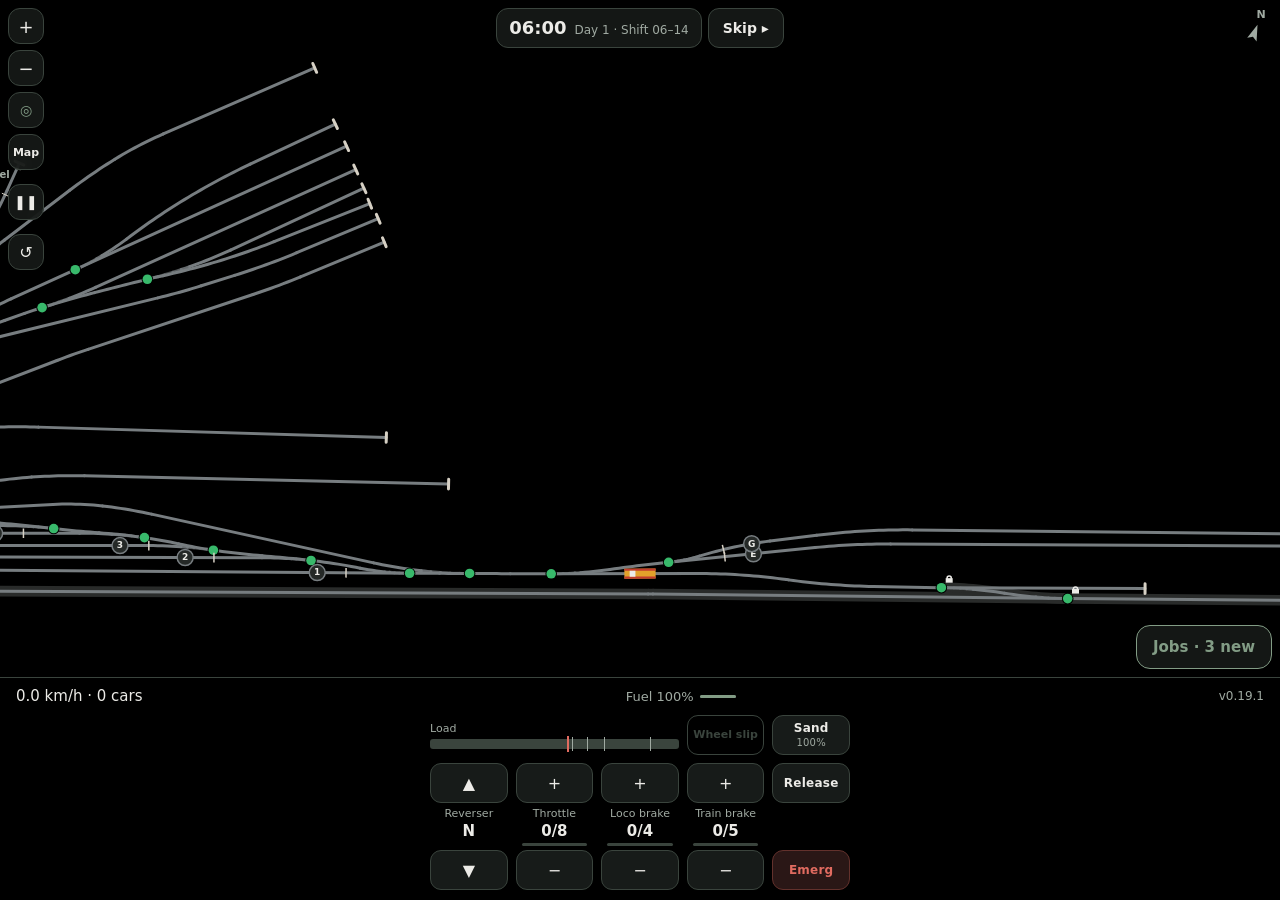
==== commit 6b546fce: "Traction: grip falls with speed on Curtius-Kniffler's shape (#117) Scaled to the usable 0.25 at a st" ====
--- a/index.html
+++ b/index.html
@@ -150,29 +150,33 @@
   #sheet .consist td b { font-weight: 600; }
   #readout { font-variant-numeric: tabular-nums; display: flex; justify-content: space-between; }
   #readout small { color: var(--muted); font-size: 12px; align-self: center; }
-  /* The version number takes a long press (the dev overlay), so its target
-     reaches past its text to a thumb's size. */
-  #version { padding: 12px 16px; margin: -12px -16px; -webkit-touch-callout: none; touch-action: manipulation; }
-  /* The dev overlay's panel (#42): monospace, top left under the clock and
-     the chips, at most a third of the yard's height, scrolling inside; its
-     header folds it to one line, with Save state beside it. */
-  #devPanel { position: absolute; display: none; top: 54px; left: 52px; width: min(360px, calc(100% - 104px));
-    max-height: 33%; flex-direction: column; box-sizing: border-box; border-radius: 12px;
-    border: 1px solid var(--line); background: var(--overlay); -webkit-backdrop-filter: blur(8px); backdrop-filter: blur(8px);
-    font: 11px/1.35 ui-monospace, Menlo, Consolas, monospace; font-variant-numeric: tabular-nums; }
-  #devPanel.open { display: flex; }
-  #devTop { display: flex; flex: none; align-items: center; }
-  #devPanel button { min-height: 40px; border: 0; background: none; color: var(--fg); font: inherit; text-align: left;
-    padding: 0 10px; touch-action: manipulation; -webkit-tap-highlight-color: transparent; }
-  #devHead { flex: 1; min-width: 0; font-weight: 600; white-space: nowrap; overflow: hidden; text-overflow: ellipsis; }
-  #devBody { overflow-y: auto; padding: 0 10px 6px; overscroll-behavior: contain; -webkit-user-select: text; user-select: text; }
-  #devBody div { margin-top: 2px; overflow-wrap: anywhere; }
-  #devBody b { color: var(--muted); font-weight: 600; }
-  #devBody .warn { color: var(--warn); }
-  #devPanel #devSave { flex: none; min-height: 32px; margin: 4px 4px 4px 0; border: 1px solid var(--line); border-radius: 9px;
-    background: var(--button); font-weight: 600; white-space: nowrap; }
-  #devPanel #devSave:active { background: var(--button-down); }
-  #devPanel.folded #devBody { display: none; }
+  #readout .fuel { display: flex; align-items: center; gap: 6px; font-size: 13px; color: var(--muted); }
+  #readout .fuel.warn { color: var(--warn); }
+  #readout .fuel .meter { display: block; width: 36px; margin: 0; }
+  #readout .fuel.warn .meter i { background: var(--warn); }
+  /* The traction gauges (#117), a row over the levers: the load meter
+     (motor current, with a red mark at continuous and a tick for each
+     short-time band past it), the wheel slip light, and Sand, held while
+     it's needed, over Release. */
+  #loadMeter { grid-column: span 3; align-self: center; }
+  #loadMeter { min-width: 0; margin-bottom: 4px; font-size: 11px; color: var(--muted); font-variant-numeric: tabular-nums; }
+  #loadMeter .label { display: flex; justify-content: space-between; }
+  #loadMeter .label b { font-weight: 600; color: var(--warn); }
+  #loadMeter .dial { position: relative; height: 10px; margin-top: 3px; border-radius: 3px; background: var(--line); }
+  #loadMeter .dial i { position: absolute; left: 0; top: 0; bottom: 0; width: 0; border-radius: 3px; background: var(--accent); }
+  #loadMeter.over .dial i { background: var(--warn); }
+  #loadMeter .dial s { position: absolute; top: -2px; bottom: -2px; width: 1px; background: var(--muted); }
+  #loadMeter .dial u { position: absolute; top: -3px; bottom: -3px; width: 2px; margin-left: -1px; background: var(--danger); }
+  #slipLight { height: 40px; box-sizing: border-box; border-radius: 11px; border: 1px solid var(--line);
+    display: flex; align-items: center; justify-content: center; text-align: center; line-height: 1.1;
+    font-size: 11px; font-weight: 600; color: var(--line); }
+  #slipLight.on { background: var(--warn); border-color: var(--warn); color: #000; }
+  #slipLight.danger { background: var(--danger-bg); border-color: var(--danger-line); color: var(--danger); }
+  #slipLight { margin-bottom: 4px; }
+  #sandBtn { margin-bottom: 4px; min-height: 40px; border-radius: 11px; border: 1px solid var(--line); background: var(--button); color: var(--fg);
+    font: 600 12px system-ui, sans-serif; touch-action: none; -webkit-tap-highlight-color: transparent; }
+  #sandBtn small { color: var(--muted); font-weight: 500; }
+  #sandBtn.on { background: var(--button-down); color: var(--accent); border-color: var(--accent); }
   /* The reverser and three notched levers (throttle, loco brake, train
      brake), each an up and a down with its setting between them, then
      Release over Emergency. Buttons are 40 px tall, 10% under the usual
@@ -222,16 +226,26 @@
   #carCard button:active { background: var(--button-down); }
   #carCard button.on { color: var(--accent); border-color: var(--accent); }
   /* A phone on its side has little height to spare: the controls move to the
-     right-hand edge instead, in two columns to keep that edge narrow:
-     reverser and throttle, then the two brakes, then Emergency and Release. */
+     right-hand edge instead, in two columns to keep that edge narrow: the
+     load meter, reverser and throttle, then the two brakes, then
+     Emergency, Release, the wheel slip light and Sand. */
   @media (orientation: landscape) and (max-height: 520px) {
     body { flex-direction: row; padding-bottom: env(safe-area-inset-bottom); }
     #bar { border-top: 0; border-left: 1px solid var(--line); justify-content: center;
       padding: 8px calc(12px + env(safe-area-inset-right)) 8px 12px; width: 232px; box-sizing: border-box; }
-    #controls { grid-template-columns: 1fr 1fr; gap: 3px 8px;
-      grid-template-areas: "revUp thrUp" "revL thrL" "revDown thrDown" "lbUp tbUp" "lbL tbL" "lbDown tbDown"
-        "emerg release"; }
+    #controls { grid-template-columns: repeat(4, 1fr); gap: 3px 6px;
+      grid-template-areas: "load load load load" "revUp revUp thrUp thrUp" "revL revL thrL thrL" "revDown revDown thrDown thrDown"
+        "lbUp lbUp tbUp tbUp" "lbL lbL tbL tbL" "lbDown lbDown tbDown tbDown" "emerg release slip sand"; }
     #controls .spacer { display: none; }
+    #bar { gap: 6px; }
+    #readout { flex-wrap: wrap; gap: 0 8px; font-size: 13px; }
+    #loadMeter { grid-area: load; display: flex; align-items: center; gap: 8px; margin-bottom: 2px; }
+    #loadMeter .label { flex: none; display: block; }
+    #loadMeter .label b { margin-left: 4px; }
+    #loadMeter .dial { flex: 1; margin-top: 0; }
+    #slipLight { grid-area: slip; } #sandBtn { grid-area: sand; }
+    #slipLight, #sandBtn { margin: 6px 0 0; height: auto; min-height: 40px; font-size: 10px; }
+    #sandBtn small { display: block; }
     #lbUp, #tbUp, #emergBtn, #releaseBtn { margin-top: 6px; }
     #revUp { grid-area: revUp; } #thrUp { grid-area: thrUp; } #lbUp { grid-area: lbUp; } #tbUp { grid-area: tbUp; }
     #revLever { grid-area: revL; } #thrLever { grid-area: thrL; } #lbLever { grid-area: lbL; } #tbLever { grid-area: tbL; }
@@ -242,8 +256,6 @@
 </head>
 <body>
 <div id="view"><canvas id="yard"></canvas>
-  <!-- The dev overlay's panel (#42), first so the menus, card and sheet open over it. -->
-  <div id="devPanel"><div id="devTop"><button id="devHead"></button><button id="devSave">Save state</button></div><div id="devBody"></div></div>
   <div id="zoom">
     <button id="zoomIn" aria-label="Zoom in">+</button>
     <button id="zoomOut" aria-label="Zoom out">−</button>
@@ -270,8 +282,11 @@
   <div id="sheet"></div>
 </div>
 <div id="bar">
-  <div id="readout"><span id="readoutText"></span><small id="version"></small></div>
+  <div id="readout"></div>
   <div id="controls">
+    <div id="loadMeter"></div>
+    <div id="slipLight">Wheel slip</div>
+    <button id="sandBtn" class="word">Sand</button>
     <button id="revUp" aria-label="Reverser toward forward">▲&#xFE0E;</button>
     <button id="thrUp" aria-label="Throttle up">+</button>
     <button id="lbUp" aria-label="Loco brake on">+</button>
@@ -306,7 +321,8 @@
   //   WORLD DATA   the yard: track nodes, straight or curved segments between
   //                them, switches, the running tracks, and where track runs
   //                on beyond the map;
-  //                the kinds of rolling stock, the cars with their
+  //                the kinds of rolling stock (a loco's with its traction
+  //                figures), the fuel point, the cars with their
   //                markings and loads, and where it all starts; the yard
   //                tracks' blocks, the industries at Junín, the
   //                destinations waybills name, the cars' traffic at the
@@ -317,7 +333,8 @@
   //   STATE        what changes while playing: the time of day, switch
   //                positions, vehicles, the trains they are coupled into,
   //                the shunter's work under way at couplings,
-  //                the loco's controls, the cars' traffic (away off the
+  //                the loco's controls and its traction (load, slip, sand,
+  //                motor heat, fuel), the cars' traffic (away off the
   //                map included) and the pool of cars elsewhere on the
   //                line, the industries' work, the jobs, the arrivals held
   //                outside, the through trains offered, refused line clear
@@ -325,7 +342,9 @@
   //                Built from WORLD DATA by makeState(); never edits WORLD DATA.
   //   UTILITIES    small geometry, track-walking and lookup helpers.
   //   SIMULATION   advances STATE by one fixed step, step(dt): the clock, and
-  //                all movement rules: forces, brakes, slack, contact
+  //                all movement rules: traction (the load, wheel slip,
+  //                motor heat and fuel, and over a skip the locos at
+  //                rest), forces, brakes, slack, contact
   //                buffer to buffer, and the shunter's hooking up and
   //                uncoupling coming due. The events ahead (a job due, a shift change)
   //                come from here too. The
@@ -341,26 +360,22 @@
   //                offered, held or run past on the main; and the train
   //                register of every train run and how late.
   //   ACTIONS      what the player can do (reverser, levers, Emergency,
-  //                Release, throw a switch, connect or part the air,
+  //                Release, sand, throw a switch, connect or part the air,
   //                hook up or uncouple, set a hand brake, skip ahead, take, hand back
   //                or report a job, ask for the main or report it clear),
   //                and the rules on
   //                when they may. They change STATE; they never draw.
   //   PERSISTENCE  keeps STATE in localStorage between visits, and starts a
   //                new yard: the cars apart from the rest, written only
-  //                when carsChanged() says they changed, and gives the
-  //                save as a file, for a bug report. SAVE_KEY changes
+  //                when carsChanged() says they changed. SAVE_KEY changes
   //                with every change to the saved shape.
   //   RENDERING    draws STATE to the canvas and the controls (the job
   //                board and sheet are drawn in INPUT, beside their menus),
   //                through a camera (zoom, follow or pan, or the Map's steps
-  //                out) that is display only; and the dev overlay (#42),
-  //                ids and hidden figures over the yard and a panel of
-  //                STATE, for troubleshooting. It never holds rules.
+  //                out) that is display only. It never holds rules.
   //   INPUT / LOOP keyboard, buttons and taps to ACTIONS; the fixed-step loop,
   //                and Pause, which holds the loop's steps and the player's
-  //                actions but not the camera; when to save; the dev
-  //                overlay's long press, fold and Save state.
+  //                actions but not the camera; when to save.
   //   CHECKS       what WORLD DATA names that doesn't exist, checked at every
   //                start; what is wrong with STATE; and the benchmark page
   //                (index.html?bench), which times fixed scenarios and ages
@@ -384,7 +399,7 @@
   // ==================================================
   // CONFIG
   // ==================================================
-  const GAME_CONFIG = { VERSION: "0.19.2" };
+  const GAME_CONFIG = { VERSION: "0.19.1" };
   const STEP_SECONDS = 1 / 60;          // fixed simulation step
   const MAX_STEPS_PER_FRAME = 5;        // drop time rather than spiral after a stall
   const VIEW_MARGIN = 8;                // metres of ground kept around the yard
@@ -394,13 +409,6 @@
   const MAP_WIDEN_MAX = 3;              // the Map's yard step widens across the yard up to this many times; retunable
   const DRAG_START_PX = 8;              // CSS px a press moves before it pans instead of tapping
   const TAP_RADIUS_PX = 32;             // CSS px from a switch or coupling that a tap counts; retunable (a fingertip)
-  // The dev overlay (#42): a long press of DEV_PRESS_SECONDS on the version
-  // number turns it on or off. Its labels are DEV_LABEL_PX high; the
-  // panel's live stateProblems() runs every DEV_PROBLEMS_SECONDS, as it
-  // checks the whole yard. All retunable.
-  const DEV_PRESS_SECONDS = 1;
-  const DEV_LABEL_PX = 11;
-  const DEV_PROBLEMS_SECONDS = 1;
   const GAUGE = 1.676;                  // m, Argentine broad gauge (Junín's)
   const TIE_SPACING = 0.65;             // m between tie centres; approximate
   const TIE_LENGTH = 2.75;              // m; approximate
@@ -409,15 +417,64 @@
   const SWITCH_DIM_STEPS = 5;           // steps the fade is drawn in
   const G = 9.81;                       // m/s²
 
-  // Locomotive pull, modelled on a GM G12 as run in Argentina. The reverser
-  // sets its direction (cab end first is forward); each throttle notch gives
-  // an equal share of the pull; above LOCO_POWER / LOCO_MAX_FORCE (about
-  // 4.3 m/s) the engine's power limits it.
-  const THROTTLE_NOTCHES = 4;           // retunable
-  const LOCO_MAX_FORCE = 187e3;         // N at full notch; the G12's rated tractive effort
-  const LOCO_POWER = 977e3 * 0.8;       // W at the rail: the G12's 977 kW engine less an estimated fifth lost on the way; retunable
-  const LOCO_MAX_SPEED = 8;             // m/s (29 km/h); a yard limit, not the G12's own; pull fades to nothing over the last GOVERNOR_BAND
+  // Diesel-electric traction (#117; docs/design/traction.md, figures in
+  // docs/reference/diesel-traction.md). A loco's own figures (power at the
+  // rail, starting and continuous pull, fuel) are its kind's `traction` in
+  // WORLD DATA; these are the rules every loco follows. The reverser sets
+  // the pull's direction (cab end first is forward). The throttle has
+  // THROTTLE_NOTCHES notches above idle, each a share of full power; the
+  // load, a share of full, builds toward the notch's over about
+  // LOAD_UP_SECONDS and falls over about LOAD_DOWN_SECONDS. At load `l`
+  // the loco asks for the lesser of the notch's cap, starting pull × √l,
+  // and its power, l × power at the rail / speed. Asking for more than the
+  // rail's grip, ADHESION × the weight on the driven axles, slips the
+  // wheels: the load drops until it asks for SLIP_SHARE of the grip, and
+  // holds there until the throttle is notched down or sand goes on.
+  const THROTTLE_NOTCHES = 8;
+  const NOTCH_POWER = [0.07, 0.13, 0.27, 0.38, 0.48, 0.64, 0.87, 1];  // N1–N8, an EMD 16-645 on test (NSW EPA); Assumed for the ALCO 251
+  const LOAD_UP_SECONDS = 4;            // within 5 % of the new notch's load; Assumed, retunable
+  const LOAD_DOWN_SECONDS = 1;          // Assumed, retunable
+  const LOCO_MAX_SPEED = 8;             // m/s (29 km/h); a yard limit, not the loco's own; pull fades to nothing over the last GOVERNOR_BAND
   const GOVERNOR_BAND = 1;              // m/s
+  const ADHESION = { dry: 0.25, sanded: 0.35 };  // usable share of the weight on drivers at a stand (EMD); the rail is always dry for now (Tom)
+  // The grip falls as speed rises, by the shape of Curtius and Kniffler's
+  // curve, μ = 0.161 + 7.5 / (v + 44) with v in km/h, scaled so it is
+  // ADHESION at a stand (Tom, 2026-11-24): about 90 % of it at 10 km/h,
+  // 83 % at 21 km/h. The curve is Secondary; scaling it to EMD's usable
+  // figure is Assumed, retunable.
+  const curtiusKniffler = kmh => 0.161 + 7.5 / (kmh + 44);
+  const ADHESION_AT_SPEED = speed => curtiusKniffler(Math.abs(speed) * 3.6) / curtiusKniffler(0);  // speed in m/s
+  const SLIP_SHARE = 0.6;               // a slipping loco's pull, as a share of the grip; Assumed, retunable
+  const SAND_BOX_SECONDS = 20 * 60;     // s of sanding a full box holds; Assumed, retunable
+  // Traction motor heat, `heat` per loco, 1 at the trip: it moves by
+  // (r² − b·heat) / MOTOR_HEAT_SECONDS a second, r the motor current as a
+  // share of continuous (taken as pull / continuous pull) and b the
+  // blowers' cooling, BLOWER_IDLE at idle up to 1 in the top notch. At 1
+  // the motors trip: no power until the heat falls to MOTOR_RESET_HEAT.
+  // The time constant is fitted to an EMD D37's plate (5 min at 1.42×, 15
+  // min at 1.18×); no GE 761 plate was found. The load meter marks, past
+  // continuous, how long from cold each current is allowed:
+  // r = 1 / √(1 − e^(−t / MOTOR_HEAT_SECONDS)).
+  const MOTOR_HEAT_SECONDS = 10 * 60;   // Assumed, retunable
+  const BLOWER_IDLE = 0.5;              // Assumed, retunable
+  const MOTOR_RESET_HEAT = 0.8;         // Tom, 2026-11-24
+  const LOAD_METER_MINUTES = [60, 30, 15, 10, 5];
+  const LOAD_METER_BANDS = LOAD_METER_MINUTES.map(m => ({ minutes: m, r: 1 / Math.sqrt(1 - Math.exp(-m * 60 / MOTOR_HEAT_SECONDS)) }));
+  const LOAD_METER_MAX = 1.8;           // the meter's full scale, as a share of continuous
+  // Fuel, in litres, burned by the notch in use: a share of the top
+  // notch's burn, from the same EMD test's litres an hour (N1 55 … N8
+  // 618), Assumed for the ALCO 251; idle has its own rate. The engine
+  // idles all shift (Assumed). Below FUEL_LOW of the tank a "Fuel the
+  // loco" task appears; the loco fills, and its sand box with it, standing
+  // with its middle within FUEL_REACH of the fuel point (WORLD DATA), at
+  // FUEL_FILL_RATE. Run dry, its engine stops, and the depot brings fuel
+  // out to it FUEL_RESCUE_SECONDS later. All Assumed, retunable.
+  const NOTCH_FUEL = [55, 90, 179, 245, 309, 400, 538, 618].map(l => l / 618);
+  const DIESEL_DENSITY = 0.84;          // kg/L
+  const FUEL_LOW = 0.25;                // share of the tank
+  const FUEL_FILL_RATE = 150 / 60;      // L/s; a quarter tank filled in about 12 min
+  const FUEL_REACH = 6;                 // m
+  const FUEL_RESCUE_SECONDS = 3600;     // s
 
   // Rolling resistance, from the constant part of the Davis equation:
   // 1.3 lb per short ton of weight plus a fixed drag per axle that depends
@@ -942,7 +999,7 @@
   const MAP_EDGES = ["mainWestEnd", "mainEastEnd"];
 
   // Kinds of rolling stock. Lengths are over the couplers. FA-era cars run
-  // on plain bearings (Unconfirmed); the G12 on roller bearings.
+  // on plain bearings (Unconfirmed); the locos on roller bearings.
   // A freight car kind has its Spanish name, its FA type code (type and
   // sub-type, NEFA 958), its stencilled tare and load limit (`carga`) in
   // tonnes, and FA's paint for it (NEFA 560–562): a body colour, and a
@@ -957,9 +1014,22 @@
   const MATERFER_COACH = { coach: true, length: 25, tare: 45, carga: 0, axles: 4, bearing: "roller",
                            colour: "#c9c5ca", stripe: "#c23b2e", stripeShare: 0.1, ends: "#1d3561" };
   const VEHICLE_TYPES = {
-    g12:       { loco: true, name: "GM G12", length: 14, mass: 109e3, axles: 4, bearing: "roller", colour: "#c0533a" }, // length approximate
-    // The Aconcagua's loco (#77): FA yellow-orange, its red lower band
-    // showing along the sides. docs/reference/locomotives.md.
+    // The yard engine (#117): an ALCo RSD-35, the San Martín's light
+    // branch-and-local loco, C-C with all six axles driven. Its figures are
+    // estimates from its weight and its sister, the Renfe 313
+    // (docs/reference/diesel-traction.md): `power` at the rail (W),
+    // `starting` and `continuous` pull (N), the share of its weight on
+    // `driven` axles, its fuel `tank` (L) and burn in the top notch and at
+    // idle (L/h). Its length is a placeholder; its paint is FA's, as on
+    // the RSD-16 (Unconfirmed for the RSD-35). `cab`: the cab's span in
+    // metres back from the cab end, behind its short hood (Assumed).
+    rsd35:     { loco: true, name: "ALCo RSD-35", length: 14, mass: 79e3, axles: 6, bearing: "roller", colour: "#e3a12a",
+                 stripe: "#c23b2e", stripeShare: 0.22, cab: [2.2, 4.6],
+                 traction: { power: 895e3 * 0.8, starting: 0.25 * 79e3 * G, continuous: 120e3, driven: 1, tank: 2500,
+                             topBurn: 1200 * 157.6 / 1000 / DIESEL_DENSITY, idleBurn: 8 } },
+    // The Aconcagua's loco (#77), and the through freights' (Tom,
+    // 2026-11-24): FA yellow-orange, its red lower band showing along the
+    // sides. docs/reference/locomotives.md. The game drives it.
     rsd16:     { loco: true, name: "ALCo RSD-16", length: 17.1, mass: 108e3, axles: 6, bearing: "roller", colour: "#e3a12a",
                  stripe: "#c23b2e", stripeShare: 0.22 },
     cubierto:  { name: "Vagón cubierto",  code: "26", length: 15.5, tare: 21, carga: 50, axles: 4, bearing: "plain", colour: "#a2a5a3" },
@@ -1043,7 +1113,7 @@
   // 3, starts empty for the first arrival. Cars not laid out here start
   // away, off the map, and come in on the arrivals.
   const START_TRAINS = [
-    { segment: "lead_3", s: 30, dir: -1, vehicles: [{ id: "loco1", type: "g12" }] },
+    { segment: "lead_3", s: 30, dir: -1, vehicles: [{ id: "loco1", type: "rsd35" }] },
     { segment: "yard1_2", s: 430, dir: 1, vehicles: [{ id: "car1" }, { id: "car2" }] },
     { segment: "yard2_2", s: 370, dir: 1, vehicles: [{ id: "car9" }, { id: "car12" }, { id: "car6" }] },
     { segment: "yard4_2", s: 290, dir: 1, vehicles: [{ id: "car3" }, { id: "car7" }, { id: "car8" }, { id: "car15" }, { id: "car13" }] },
@@ -1051,6 +1121,11 @@
     { segment: "yard6_2", s: 220, dir: 1, vehicles: [{ id: "car4" }, { id: "car5" }, { id: "car10" }] },
   ];
   const PLAYER_LOCO = "loco1";
+  // Where locos take fuel (#117): beside the turntable, where Junín's
+  // depot kept its oil reserve tanks (Secondary; diesels fuelling there is
+  // Unconfirmed). A loco fuels standing with its middle near this point,
+  // `s` metres along `segment`.
+  const FUEL_POINT = { segment: "turntableSpur_5", s: 4 };
 
   // Operations (docs/design/). The yard tracks, numbered from the main-line
   // side, each with its switch, its segments from the switch to the buffer,
@@ -1210,11 +1285,12 @@
       consist: "aconcagua", passenger: true },
     { id: "x2404", number: "2404", from: "Mendoza", to: "Retiro",  enters: "west", at: 2 * HOUR,     consist: "freight" },
   ];
-  // Each make-up: the loco at the head, then the cars from behind it. The
-  // Aconcagua's (#77, Tom 2026-11-24; retunable): an RSD-16, the van, two
+  // Each make-up: the loco at the head, then the cars from behind it. A
+  // freight's loco is an RSD-16, the San Martín's main-line power (Tom,
+  // 2026-11-24, #117). The Aconcagua's (#77, Tom 2026-11-24; retunable): an RSD-16, the van, two
   // tourist, two first, the restaurant and the pullman.
   const THROUGH_CONSISTS = {
-    freight: { loco: "g12", cars: ["tolva", "tolva", "tolva", "cubierto", "cubierto", "tolva", "bordeAlto", "tanque",
+    freight: { loco: "rsd16", cars: ["tolva", "tolva", "tolva", "cubierto", "cubierto", "tolva", "bordeAlto", "tanque",
       "tanque", "tolva", "tolva", "cubierto", "plataforma", "tolva", "tolva"] },
     aconcagua: { loco: "rsd16", cars: ["coachF", "coachCT", "coachCT", "coachP", "coachP", "coachR", "coachPA"] },
   };
@@ -1315,8 +1391,16 @@
   // Puts vehicle `id` of kind `type` into STATE, standing and in no train.
   function addVehicle(id, type, flip = 1) {
     state.vehicles[id] = { id, type, flip, speed: 0, handBrake: false };
+    // A loco's controls, and its traction (#117): the `load` built up (a
+    // share of full), the `pull` it gives this step (N), whether its wheels
+    // `slip`, whether sand is going on (`sanding`) and how much is left in
+    // the box (`sand`, a share), its motors' `heat` (1 trips them) and
+    // whether they are `tripped`, its `fuel` in litres, and when it ran
+    // dry (`emptyAt`, or null). A loco starts with a full tank and box.
+    const tr = VEHICLE_TYPES[type].traction;
     if (VEHICLE_TYPES[type].loco) state.vehicles[id].controls = { reverser: 0, throttle: 0, locoBrake: 0, trainBrake: 0,
-      locoApplied: 0, trainApplied: 0, emergency: false };
+      locoApplied: 0, trainApplied: 0, emergency: false,
+      load: 0, pull: 0, slip: false, sanding: false, sand: 1, heat: 0, tripped: false, fuel: tr ? tr.tank : 0, emptyAt: null };
   }
   // Lays vehicles `ids` out as one train, coupled and bunched, back from
   // its head end, which stands `s` metres along `segment` facing `dir` (+1
@@ -1577,6 +1661,133 @@
     return reach;
   }
 
+  // Diesel-electric traction (#117; docs/design/traction.md). Each step,
+  // a loco's load moves toward its notch's, its pull is worked out from
+  // the load, its speed and the rail's grip, and its motors heat or cool
+  // and its engine burns fuel by what it does. A loco whose kind has no
+  // `traction` (the game drives it) gives no pull.
+  const tractionOf = v => vehicleType(v).traction;
+  // The pull loco `v` asks for at load share `load`, before the rail's
+  // grip: the notch's cap or its power at this speed, whichever is less,
+  // fading out near the yard's speed limit.
+  function askedPull(v, tr, load) {
+    const along = v.speed * v.controls.reverser * v.flip;        // speed in the direction of pull
+    const governor = Math.max(0, Math.min(1, (LOCO_MAX_SPEED - along) / GOVERNOR_BAND));
+    return Math.min(tr.starting * Math.sqrt(load), load * tr.power / Math.max(Math.abs(along), EPS)) * governor;
+  }
+  // The rail's grip under loco `v`: the adhesion, sanded while sand goes
+  // on and the box has some, falling with speed, times the weight on its
+  // driven axles.
+  const sanding = c => c.sanding && c.sand > 0;
+  const gripOf = (v, tr) => (sanding(v.controls) ? ADHESION.sanded : ADHESION.dry) * ADHESION_AT_SPEED(v.speed)
+    * tr.driven * vehicleMass(v) * G;
+  // Whether loco `v` stands at the fuel point.
+  function atFuelPoint(v) {
+    const p = pointOn(v.seg, v.s), f = pointOn(FUEL_POINT.segment, FUEL_POINT.s);
+    return v.speed === 0 && Math.hypot(p.x - f.x, p.y - f.y) <= FUEL_REACH;
+  }
+  // The share of full fuel burn at the throttle's notch: idle when the
+  // throttle is shut or the motors are tripped, as the load is off.
+  function burnRate(c, tr) {
+    if (c.fuel <= 0) return 0;
+    return c.throttle && !c.tripped ? tr.topBurn * NOTCH_FUEL[c.throttle - 1] : tr.idleBurn;
+  }
+  // Burns `litres` from loco `v`'s tank, with the notice when it falls
+  // low, and stops its engine when it runs dry at `at`.
+  function burnFuel(v, tr, litres, at) {
+    const c = v.controls, before = c.fuel;
+    c.fuel = Math.max(0, c.fuel - litres);
+    if (before >= FUEL_LOW * tr.tank && c.fuel < FUEL_LOW * tr.tank && c.fuel > 0) setNotice("Fuel low: fuel the loco by the turntable");
+    if (before > 0 && c.fuel === 0) {
+      Object.assign(c, { emptyAt: at, load: 0, pull: 0, slip: false });
+      setNotice(`Out of fuel: the engine stopped. Fuel comes out at ${clockText(at + FUEL_RESCUE_SECONDS)}`);
+    }
+  }
+  // The depot brings fuel out to a loco run dry, FUEL_RESCUE_SECONDS after.
+  function rescueDue(v, tr, at) {
+    const c = v.controls;
+    if (c.emptyAt === null || at < c.emptyAt + FUEL_RESCUE_SECONDS) return;
+    Object.assign(c, { fuel: tr.tank, emptyAt: null });
+    setNotice("Fuel brought out: the engine runs again");
+  }
+  // Fills loco `v`'s tank, and its sand box, at the fuel point for `dt`.
+  function fillAt(v, tr, dt) {
+    const c = v.controls;
+    c.fuel = Math.min(tr.tank, c.fuel + FUEL_FILL_RATE * dt);
+    if (tr.tank - c.fuel < 0.01) c.fuel = tr.tank;
+    if (c.fuel > 0) c.emptyAt = null;
+    c.sand = 1;
+  }
+  // The motors trip at full heat: power is cut until they cool. It counts
+  // as rough handling on the jobs being worked (Tom, 2026-11-24).
+  function checkTrip(c) {
+    if (!c.tripped && c.heat >= 1) {
+      Object.assign(c, { tripped: true, slip: false });
+      for (const j of openJobs()) if (j.taken) j.overheats.push(Math.round(state.clock));
+      setNotice("Traction motors overheated: power cut until they cool");
+    } else if (c.tripped && c.heat <= MOTOR_RESET_HEAT) {
+      c.tripped = false;
+      setNotice("Traction motors cooled: power back");
+    }
+  }
+  function stepTraction(v, dt) {
+    const c = v.controls, tr = tractionOf(v);
+    if (!tr) return;
+    const running = c.fuel > 0, notch = running && !c.tripped && c.reverser ? c.throttle : 0;
+    const target = notch ? NOTCH_POWER[notch - 1] : 0;
+    // The load builds or falls toward the notch's; slipping, it holds.
+    // Tripped or out of fuel, power is cut at once.
+    if (!running || c.tripped) c.load = 0;
+    else if (!c.slip || target < c.load) {
+      const tau = (target > c.load ? LOAD_UP_SECONDS : LOAD_DOWN_SECONDS) / 3;    // within 5 % in three time constants
+      c.load += (target - c.load) * Math.min(1, dt / tau);
+      if (target === 0 && c.load < 1e-4) c.load = 0;
+    }
+    const grip = gripOf(v, tr);
+    let ask = c.reverser && c.load ? askedPull(v, tr, c.load) : 0;
+    if (!c.slip && ask > grip * (1 + 1e-9)) {
+      // The wheels let go: the load drops until it asks for SLIP_SHARE of
+      // the grip, at this speed.
+      c.slip = true;
+      const want = SLIP_SHARE * grip, along = Math.abs(v.speed);
+      c.load = Math.min(c.load, Math.max((want / tr.starting) ** 2, want * along / tr.power));
+      ask = askedPull(v, tr, c.load);
+    }
+    c.pull = c.slip ? Math.min(ask, SLIP_SHARE * grip) : ask;
+    if (sanding(c)) c.sand = Math.max(0, c.sand - dt / SAND_BOX_SECONDS);
+    // Heat: the current share squared in, the blowers' cooling out.
+    const r = c.pull / tr.continuous, b = BLOWER_IDLE + (1 - BLOWER_IDLE) * (running ? c.throttle : 0) / THROTTLE_NOTCHES;
+    c.heat = Math.max(0, c.heat + (r * r - b * c.heat) / MOTOR_HEAT_SECONDS * dt);
+    checkTrip(c);
+    burnFuel(v, tr, burnRate(c, tr) * dt / HOUR, state.clock);
+    rescueDue(v, tr, state.clock);
+    if (atFuelPoint(v)) fillAt(v, tr, dt);
+  }
+  // A skip of `dt` seconds from the clock, everything standing and the
+  // throttle shut: no physics runs, so each loco's motors cool, its engine
+  // idles and it takes fuel at the fuel point, worked out at once.
+  function restLocos(dt) {
+    for (const id in state.vehicles) {
+      const v = state.vehicles[id], c = v.controls, tr = c && tractionOf(v);
+      if (!tr) continue;
+      Object.assign(c, { load: 0, pull: 0, slip: false });
+      c.heat *= Math.exp(-BLOWER_IDLE * dt / MOTOR_HEAT_SECONDS);
+      checkTrip(c);
+      if (atFuelPoint(v)) { fillAt(v, tr, (1 - tr.idleBurn / HOUR / FUEL_FILL_RATE) * dt); continue; }
+      let left = dt, at = state.clock;
+      if (c.fuel > 0) {
+        const lasts = c.fuel / tr.idleBurn * HOUR, t = Math.min(left, lasts);
+        burnFuel(v, tr, t >= lasts ? c.fuel : tr.idleBurn * t / HOUR, at + t);
+        left -= t; at += t;
+      }
+      if (left > 0 && c.emptyAt !== null && c.emptyAt + FUEL_RESCUE_SECONDS <= state.clock + dt) {
+        const from = c.emptyAt + FUEL_RESCUE_SECONDS;
+        rescueDue(v, tr, from);
+        burnFuel(v, tr, tr.idleBurn * (state.clock + dt - from) / HOUR, state.clock + dt);
+      }
+    }
+  }
+
   // The forces on each vehicle of a train this step, by id: `pull` (+
   // toward the head), `hold` from brakes, and the resistance to rolling
   // (`roll`) or to getting a standing vehicle moving (`start`). Curves add
@@ -1592,14 +1803,7 @@
     for (const id of t.vehicles) {
       const v = state.vehicles[id], type = vehicleType(v), c = v.controls, weight = vehicleMass(v) * G;
       let pull = 0, hold = 0;
-      if (c && c.throttle && c.reverser) {
-        const sense = c.reverser * v.flip;                        // toward the head, or not
-        const along = v.speed * sense;                            // speed in the direction of pull
-        const share = c.throttle / THROTTLE_NOTCHES;
-        const force = Math.min(LOCO_MAX_FORCE, LOCO_POWER / Math.max(Math.abs(along), EPS));
-        const governor = Math.max(0, Math.min(1, (LOCO_MAX_SPEED - along) / GOVERNOR_BAND));
-        pull = sense * share * force * governor;
-      }
+      if (c && c.pull) pull = c.reverser * v.flip * c.pull;       // toward the head, or not
       if (c) hold += c.locoApplied * LOCO_BRAKE_RATIO * weight;
       hold += trainApplied * TRAIN_BRAKE_RATIO * weight * reach[id];
       if (v.handBrake) hold += HAND_BRAKE_FORCE;
@@ -1821,7 +2025,10 @@
 
   function step(dt) {
     state.clock += dt;
-    for (const id in state.vehicles) if (state.vehicles[id].controls) stepBrakes(state.vehicles[id].controls, dt);
+    for (const id in state.vehicles) if (state.vehicles[id].controls) {
+      stepBrakes(state.vehicles[id].controls, dt);
+      stepTraction(state.vehicles[id], dt);
+    }
     for (const id in state.trains) stepAir(state.trains[id], dt);
     const forces = {};
     for (const id in state.trains) vehicleForces(state.trains[id], forces);
@@ -1842,7 +2049,8 @@
   // The events ahead of the clock, soonest first, up to and including the
   // end of this shift: jobs falling due, road trains arriving and leaving
   // (a departure with its build job), through trains offered, an
-  // industry's work done, and the shift change, when the next jobs open.
+  // industry's work done, the loco full at the fuel point or fuel brought
+  // out to it, and the shift change, when the next jobs open.
   function eventsAhead() {
     const end = shiftAt(state.clock).end, out = [];
     for (const j of state.jobs) if (!j.result && j.kind !== "build" && j.due > state.clock && j.due <= end) out.push({ at: j.due, kind: "due", job: j.id });
@@ -1856,6 +2064,15 @@
     for (const ind in INDUSTRIES) {
       const r = state.industries[ind].readyAt;
       if (r !== null && r > state.clock && r < end) out.push({ at: r, kind: "industry", industry: ind });
+    }
+    // A loco taking fuel is full, or one run dry gets fuel brought out.
+    for (const id in state.vehicles) {
+      const v = state.vehicles[id], tr = v.controls && tractionOf(v);
+      if (!tr) continue;
+      const c = v.controls, full = atFuelPoint(v) && tr.tank - c.fuel >= 0.01
+        ? state.clock + (tr.tank - c.fuel) / (FUEL_FILL_RATE - tr.idleBurn / HOUR) : null;
+      if (full !== null && full < end) out.push({ at: full, kind: "fuelled" });
+      else if (c.emptyAt !== null && c.emptyAt + FUEL_RESCUE_SECONDS < end) out.push({ at: c.emptyAt + FUEL_RESCUE_SECONDS, kind: "fuel" });
     }
     out.push({ at: end, kind: "shift" });
     return out.sort((a, b) => a.at - b.at);
@@ -2170,7 +2387,7 @@
     const blockOrder = Object.keys(BLOCKS);
     job.cars.sort((a, b) => blockOrder.indexOf(dispositionOf(a)) - blockOrder.indexOf(dispositionOf(b)));
     const j = { id: "job" + state.nextJob++, blocks: new Set(job.cars.map(dispositionOf)).size,
-                taken: false, movesAtTake: 0, damaged: [], trainsHeld: [], overruns: [], result: null, ...job };
+                taken: false, movesAtTake: 0, damaged: [], trainsHeld: [], overruns: [], overheats: [], result: null, ...job };
     state.jobs.push(j);
     return j;
   }
@@ -2469,15 +2686,12 @@
     if (ids.length) state.vehicles[ids[0]].handBrake = true;
   }
 
-  // A job's moves since it was taken, and its par: PAR_PER_CAR_AND_BLOCK
-  // for each car and each block it handles.
-  const jobMoves = job => state.moves - job.movesAtTake;
-  const jobPar = job => PAR_PER_CAR_AND_BLOCK * (job.cars.length + job.blocks);
   // Assesses a job the player reports done at `at` (docs/design/results.md):
   // correctness, ordering, moves against par, timeliness, and the cars
   // damaged while it was worked.
   function assess(job, at) {
-    const st = jobStatus(job), moves = jobMoves(job), par = jobPar(job);
+    const st = jobStatus(job), moves = state.moves - job.movesAtTake;
+    const par = PAR_PER_CAR_AND_BLOCK * (job.cars.length + job.blocks);
     let outcome;
     if (st.met === st.lines.length) outcome = !formationValid(st) ? "Invalid formation" : moves > par ? "Valid but inefficient" : "Operationally valid";
     else outcome = st.met ? "Partially complete" : "Incomplete";
@@ -2661,10 +2875,20 @@
     return true;
   }
   // The throttle opens only with the reverser in forward or reverse.
+  // Notching down ends a wheel slip (#117).
   function moveThrottle(delta) {
     const c = playerLoco().controls;
     if (delta > 0 && !c.reverser) { setNotice("Reverser is in neutral"); return; }
-    c.throttle = clampNotch(c.throttle + delta, 0, THROTTLE_NOTCHES);
+    const next = clampNotch(c.throttle + delta, 0, THROTTLE_NOTCHES);
+    if (next < c.throttle) c.slip = false;
+    c.throttle = next;
+  }
+  // Sand goes on while the button is held (#117), from a box that empties
+  // as it's used; putting it on ends a wheel slip, if there's sand left.
+  function setSand(on) {
+    const c = playerLoco().controls;
+    c.sanding = on;
+    if (on && c.sand > 0) c.slip = false;
   }
   function moveLocoBrake(delta) {
     const c = playerLoco().controls;
@@ -2787,11 +3011,13 @@
   }
 
   // Skips the clock ahead to `at`, an event ahead or a SKIP_MARK_SECONDS
-  // mark, only while every vehicle stands still. Nothing else moves or
-  // changes: no physics runs during a skip.
+  // mark, only while every vehicle stands still and the throttle is shut.
+  // Nothing else moves or changes: no physics runs during a skip; the
+  // locos' heat and fuel are worked out at once (restLocos()).
   function skipTo(at) {
     if (!(at > state.clock) || !(at % SKIP_MARK_SECONDS === 0 || eventsAhead().some(e => e.at === at))) return false;
     if (playerLoco().speed !== 0) { setNotice("Stop the loco before skipping"); return false; }
+    if (playerLoco().controls.throttle) { setNotice("Shut the throttle before skipping"); return false; }
     for (const id in state.vehicles) {
       if (state.vehicles[id].speed !== 0 && !state.vehicles[id].run) { setNotice("Wait for the cars to stop"); return false; }
     }
@@ -2801,6 +3027,7 @@
       r.status = "gone";
       registerThrough(r);
     }
+    restLocos(at - state.clock);
     state.clock = at;
     stepWork();
     runEvents();
@@ -2813,7 +3040,7 @@
   function takeJob(jobId) {
     const j = jobById(jobId);
     if (!j || j.result || j.taken) return false;
-    Object.assign(j, { taken: true, movesAtTake: state.moves, damaged: [], trainsHeld: [], overruns: [] });
+    Object.assign(j, { taken: true, movesAtTake: state.moves, damaged: [], trainsHeld: [], overruns: [], overheats: [] });
     return true;
   }
   function handBack(jobId) {
@@ -2840,7 +3067,8 @@
   // ==================================================
   // The yard is saved as it stands, mid-move included: every vehicle with
   // its speed, the trains, couplings' slack and air, switches, hand brakes,
-  // the loco's controls, the clock, the cars' traffic, the jobs and the
+  // the loco's controls and its traction (load, slip, sand, motor heat and
+  // fuel; sand held on is let go), the clock, the cars' traffic, the jobs and the
   // road trains. That is all of STATE but the notice. A yard saved before
   // road trains isn't carried over: its cars stand where they didn't
   // expect them, and none are away. A save
@@ -2856,31 +3084,20 @@
   // The benchmark page (index.html?bench, CHECKS) saves under keys of its
   // own, never over the player's yard.
   const BENCH = new URLSearchParams(location.search).has("bench");
-  const SAVE_KEY = "switching-game.yard.12" + (BENCH ? ".bench" : "");
+  const SAVE_KEY = "switching-game.yard.13" + (BENCH ? ".bench" : "");
   const CARS_KEY = SAVE_KEY + ".cars";
   let saves = 0;
 
-  // The save's two parts, as written under CARS_KEY and SAVE_KEY.
-  function saveParts() {
-    const { cars, pool, notice, ...rest } = state;
-    return { cars: { saved: saves, cars, pool },
-             rest: { version: GAME_CONFIG.VERSION, saved: saves, state: { ...rest, notice: null } } };
-  }
   function saveYard(all = false) {
     try {
-      const withCars = carsDirty || all;
-      if (withCars) saves++;
-      const p = saveParts();
-      if (withCars) { localStorage.setItem(CARS_KEY, JSON.stringify(p.cars)); carsDirty = false; }
-      localStorage.setItem(SAVE_KEY, JSON.stringify(p.rest));
+      const { cars, pool, notice, ...rest } = state;
+      if (carsDirty || all) {
+        saves++;
+        localStorage.setItem(CARS_KEY, JSON.stringify({ saved: saves, cars, pool }));
+        carsDirty = false;
+      }
+      localStorage.setItem(SAVE_KEY, JSON.stringify({ version: GAME_CONFIG.VERSION, saved: saves, state: { ...rest, notice: null } }));
     } catch (e) { carsDirty = true; /* storage full or blocked: play goes on unsaved */ }
-  }
-  // The yard as it stands, as a file for a bug report (#42): both parts of
-  // the save under their keys, so writing each into localStorage and
-  // reloading opens this yard exactly (docs/design/view.md).
-  function saveFileText() {
-    const p = saveParts();
-    return JSON.stringify({ [SAVE_KEY]: p.rest, [CARS_KEY]: p.cars });
   }
 
   // Whether a saved STATE fits this yard: the same switches and vehicles,
@@ -2924,7 +3141,8 @@
       if (c.away !== null && !(isObj(t) && DESTINATIONS[t.at] && DESTINATIONS[t.at].away
           && Number.isFinite(t.back) && typeof t.pool === "boolean")) return false;
     }
-    for (const j of st.jobs) if (!isObj(j) || !Array.isArray(j.cars) || !j.cars.every(id => st.cars[id]) || !Number.isFinite(j.due)) return false;
+    for (const j of st.jobs) if (!isObj(j) || !Array.isArray(j.cars) || !j.cars.every(id => st.cars[id]) || !Number.isFinite(j.due)
+        || !Array.isArray(j.overheats)) return false;
     for (const id in SWITCHES) if (!SWITCHES[id].legs.includes(st.switches[id].set)) return false;
     // Every loco, and every car not away, has a vehicle.
     const startIds = {};
@@ -2938,6 +3156,11 @@
       if (v.id !== id || v.type !== startIds[id] || !SEGMENTS[v.seg] || !st.trains[v.train] || (v.run || null) !== (runOf[id] || null)) return false;
       if (!(v.s >= 0 && v.s <= segmentLength(v.seg)) || !Number.isFinite(v.speed)) return false;
       if (Math.abs(v.dir) !== 1 || Math.abs(v.flip) !== 1 || !!type.loco !== isObj(v.controls)) return false;
+      const c = v.controls;
+      if (c && (!["load", "pull", "sand", "heat", "fuel"].every(k => Number.isFinite(c[k]) && c[k] >= 0)
+          || !Number.isInteger(c.throttle) || c.throttle < 0 || c.throttle > THROTTLE_NOTCHES
+          || typeof c.slip !== "boolean" || typeof c.tripped !== "boolean" || typeof c.sanding !== "boolean"
+          || (c.emptyAt !== null && !Number.isFinite(c.emptyAt)))) return false;
     }
     const placed = {};
     for (const tid in st.trains) {
@@ -2963,7 +3186,10 @@
       const saved = JSON.parse(localStorage.getItem(SAVE_KEY)), cars = JSON.parse(localStorage.getItem(CARS_KEY));
       if (!saved || !cars || saved.saved !== cars.saved) return false;
       const st = { ...saved.state, cars: cars.cars, pool: cars.pool };
-      if (fitsYard(st)) { state = st; saves = cars.saved; carsDirty = false; return true; }
+      if (fitsYard(st)) {
+        for (const id in st.vehicles) if (st.vehicles[id].controls) st.vehicles[id].controls.sanding = false;
+        state = st; saves = cars.saved; carsDirty = false; return true;
+      }
     } catch (e) { /* unreadable or blocked: start fresh */ }
     return false;
   }
@@ -3004,14 +3230,20 @@
   };
   const canvas = document.getElementById("yard");
   const ctx = canvas.getContext("2d");
-  const readoutText = document.getElementById("readoutText");
-  const versionEl = document.getElementById("version");
-  versionEl.textContent = `v${GAME_CONFIG.VERSION}`;
+  const readout = document.getElementById("readout");
   const followBtn = document.getElementById("followBtn");
   const mapBtn = document.getElementById("mapBtn");
   const pauseBtn = document.getElementById("pauseBtn");
   const levers = { rev: document.getElementById("revLever"), thr: document.getElementById("thrLever"), lb: document.getElementById("lbLever"),
                    tb: document.getElementById("tbLever") };
+  const loadMeter = document.getElementById("loadMeter"), slipLight = document.getElementById("slipLight");
+  const sandBtn = document.getElementById("sandBtn");
+  // The load meter's face (#117): its scale to LOAD_METER_MAX, a red mark
+  // at continuous and a tick for each of LOAD_METER_BANDS past it.
+  const meterAt = r => `${Math.min(1, r / LOAD_METER_MAX) * 100}%`;
+  loadMeter.innerHTML = `<span class="label">Load<b></b></span><div class="dial"><i></i>` +
+    LOAD_METER_BANDS.map(b => `<s style="left:${meterAt(b.r)}"></s>`).join("") + `<u style="left:${meterAt(1)}"></u></div>`;
+  const loadNeedle = loadMeter.querySelector("i"), loadText = loadMeter.querySelector("b");
 
   // Points every few metres along a stretch of a segment, from `s0` to `s1`,
   // for drawing it. A straight needs only its ends.
@@ -3137,8 +3369,7 @@
     return { x: p.x + (q.x - p.x) * d / len, y: p.y + (q.y - p.y) * d / len };
   }
   // Where each coupling is: the joint behind every vehicle but a train's
-  // last, `hooked`; and where two trains' ends meet uncoupled, between them,
-  // with the `gap` between their buffers.
+  // last, `hooked`; and where two trains' ends meet uncoupled, between them.
   function couplings() {
     const out = [];
     for (const id in state.trains) {
@@ -3150,7 +3381,7 @@
     }
     for (const m of meetings()) {
       const p = endPoint(trainEnds(m.X)[m.xEnd]), q = endPoint(trainEnds(m.Y)[m.yEnd]);
-      out.push({ vehicle: m.a, key: m.key, hooked: false, gap: m.gap, at: { x: (p.x + q.x) / 2, y: (p.y + q.y) / 2 } });
+      out.push({ vehicle: m.a, key: m.key, hooked: false, at: { x: (p.x + q.x) / 2, y: (p.y + q.y) / 2 } });
     }
     return out;
   }
@@ -3160,7 +3391,6 @@
     ctx.clearRect(0, 0, canvas.width, canvas.height);
     ctx.lineCap = "round";
     if (camera.map) drawMap(); else drawYard();
-    if (dev.on) drawDevLabels();
     placeCouplingMenu();
     placeCarCard();
     placeMainMenu();
@@ -3200,19 +3430,37 @@
     const loco = playerLoco(), c = loco.controls, t = trainOf(loco);
     const cars = t.vehicles.length - 1, reach = brakeReach(t);
     const braked = t.vehicles.filter(id => !state.vehicles[id].controls && reach[id] >= 1).length;
-    const text = `${(Math.abs(loco.speed) * 3.6).toFixed(1)} km/h · ${cars} car${cars === 1 ? "" : "s"}${cars ? ` · air ${braked}/${cars}` : ""}`;
-    if (readoutText.textContent !== text) readoutText.textContent = text;
+    const tr = vehicleType(loco).traction, fuelShare = c.fuel / tr.tank;
+    readout.innerHTML = `<span>${(Math.abs(loco.speed) * 3.6).toFixed(1)} km/h · ` +
+      `${cars} car${cars === 1 ? "" : "s"}${cars ? ` · air ${braked}/${cars}` : ""}</span>` +
+      `<span class="fuel${fuelShare < FUEL_LOW ? " warn" : ""}">Fuel ${Math.round(fuelShare * 100)}%` +
+      `<span class="meter"><i style="width:${fuelShare * 100}%"></i></span></span>` +
+      `<small>v${GAME_CONFIG.VERSION}</small>`;
+    // The load meter: motor current as a share of continuous, and past it
+    // the band it's in, the minutes allowed from cold. The light shows a
+    // wheel slip, or else the power cut by hot motors or an empty tank.
+    const r = c.pull / tr.continuous, band = [...LOAD_METER_BANDS].reverse().find(b => r <= b.r);
+    loadNeedle.style.width = meterAt(r);
+    loadMeter.classList.toggle("over", r > 1);
+    loadText.textContent = c.tripped ? "power cut" : r > 1 ? (band ? `${band.minutes} min` : `< ${LOAD_METER_MINUTES[LOAD_METER_MINUTES.length - 1]} min`) : "";
+    const light = c.slip ? "Wheel slip" : c.tripped ? "Motors hot" : c.fuel <= 0 ? "No fuel" : "Wheel slip";
+    if (slipLight.textContent !== light) slipLight.textContent = light;
+    slipLight.classList.toggle("on", c.slip);
+    slipLight.classList.toggle("danger", !c.slip && (c.tripped || c.fuel <= 0));
+    sandBtn.classList.toggle("on", c.sanding && c.sand > 0);
+    const sandText = c.sand > 0 ? `Sand <small>${Math.round(c.sand * 100)}%</small>` : "No sand";
+    if (sandBtn.innerHTML !== sandText) sandBtn.innerHTML = sandText;
     renderClock();
     renderJobs();
     renderMainChip();
-    renderDevPanel();
     followBtn.classList.toggle("on", camera.follow && !camera.map);
     mapBtn.classList.toggle("on", !!camera.map);
     pauseBtn.classList.toggle("on", paused);
     pauseBtn.innerHTML = paused ? "▶&#xFE0E;" : "❚❚";
     pauseBtn.setAttribute("aria-label", paused ? "Resume" : "Pause");
     levers.rev.innerHTML = `Reverser<b>${c.reverser > 0 ? "Fwd" : c.reverser < 0 ? "Rev" : "N"}</b>`;
-    levers.thr.innerHTML = `Throttle<b>${c.throttle}/${THROTTLE_NOTCHES}</b>`;
+    levers.thr.innerHTML = `Throttle<b>${c.throttle}/${THROTTLE_NOTCHES}</b>` +
+      `<div class="meter"><i style="width:${c.load * 100}%"></i></div>`;
     levers.lb.innerHTML = `Loco brake<b>${c.locoBrake}/${LOCO_BRAKE_NOTCHES}</b>` +
       `<div class="meter"><i style="width:${c.locoApplied * 100}%"></i></div>`;
     levers.tb.innerHTML = `Train brake<b>${c.emergency ? "EMERG" : c.trainBrake + "/" + TRAIN_BRAKE_NOTCHES}</b>` +
@@ -3346,9 +3594,9 @@
         const f = toward(front, back, 1), b = toward(back, front, 1);
         line(b.x, b.y, f.x, f.y, PALETTE.bg, bodyWidth * 0.4);
       }
-      if (type.loco) {                                    // cab, at the end it faces
+      if (type.loco) {                                    // cab, at the end it faces (behind a short hood, for an RSD)
         const cabEnd = v.flip > 0 ? front : back, other = v.flip > 0 ? back : front;
-        const c1 = toward(cabEnd, other, 0.6), c2 = toward(cabEnd, other, 3);
+        const [from, to] = type.cab || [0.6, 3], c1 = toward(cabEnd, other, from), c2 = toward(cabEnd, other, to);
         line(c1.x, c1.y, c2.x, c2.y, PALETTE.light, bodyWidth * 0.6);
       }
       if (type.coach && k > 2.5) {                        // a coach's FA code, on its roof
@@ -3437,6 +3685,20 @@
       const c = view.toScreen(mid.x - mid.uy * 7 * side, mid.y + mid.ux * 7 * side);
       ctx.font = `600 ${Math.round(Math.max(10, Math.min(13, k * 2)))}px system-ui, sans-serif`;
       ctx.fillText(INDUSTRIES[ind].short, c.x, c.y);
+      ctx.textAlign = "start"; ctx.textBaseline = "alphabetic";
+    }
+    // The fuel point (#117): a tick across the track at either end of
+    // where a loco's middle may stand to fuel, and "Fuel" beside it.
+    {
+      const f = pointOn(FUEL_POINT.segment, FUEL_POINT.s), h = GAUGE * 0.9;
+      for (const d of [-FUEL_REACH, FUEL_REACH]) {
+        const x = f.x + f.ux * d, y = f.y + f.uy * d;
+        line(x - f.uy * h, y + f.ux * h, x + f.uy * h, y - f.ux * h, PALETTE.buffer, Math.max(1, k * 0.2));
+      }
+      const c = view.toScreen(f.x + f.uy * 6, f.y - f.ux * 6);
+      ctx.fillStyle = PALETTE.north; ctx.textAlign = "center"; ctx.textBaseline = "middle";
+      ctx.font = `600 ${Math.round(Math.max(10, Math.min(13, k * 2)))}px system-ui, sans-serif`;
+      ctx.fillText("Fuel", c.x, c.y);
       ctx.textAlign = "start"; ctx.textBaseline = "alphabetic";
     }
     // The cars of a job being worked that aren't yet where they belong: an
@@ -3551,112 +3813,6 @@
     placeSkipMenu();
   }
 
-
-  // The dev overlay (#42), for troubleshooting: while `dev.on`, the yard's
-  // ids and the figures play hides, drawn over the yard, and a panel of
-  // STATE under the clock, folded to its header while `dev.folded`. A long
-  // press on the version number turns it on or off (INPUT); it starts off
-  // at every load. Display only: every figure is read from STATE or an
-  // existing helper, and it never takes a tap but on its own panel.
-  const dev = { on: false, folded: false };
-  const devTime = at => `day ${dayOf(at)} ${clockText(at)}:${pad2(Math.floor(at % 60))}`;
-  // Labels over the yard: at each coupling its gap past touching, its air's
-  // charge and the shunter's work with the seconds left; each vehicle's id,
-  // its train's and its speed when moving, and HB with its hand brake on;
-  // each switch's id and the leg it is set for; each yard track's id; each
-  // segment's id at its middle. Placed in that order, and a label that
-  // would overlap a coupling ring or one already placed is left out, so
-  // the yard thins itself out zoomed out. On the Map's yard steps, only
-  // the switches and the tracks; none on the lines out of Junín.
-  function drawDevLabels() {
-    if (camera.map === 3) return;
-    const k = view.k, h = DEV_LABEL_PX + 2, used = [];   // screen boxes taken
-    const free = b => !used.some(o => b.x0 < o.x1 && b.x1 > o.x0 && b.y0 < o.y1 && b.y1 > o.y0);
-    ctx.font = `600 ${DEV_LABEL_PX}px ui-monospace, Menlo, Consolas, monospace`;
-    ctx.textAlign = "center"; ctx.textBaseline = "middle"; ctx.lineJoin = "round";
-    // `text` at world point (x, y), `dy` CSS px below it, if it fits.
-    const label = (text, x, y, colour, dy = 0) => {
-      const c = view.toScreen(x, y), w = ctx.measureText(text).width, cy = c.y + dy;
-      const b = { x0: c.x - w / 2 - 2, x1: c.x + w / 2 + 2, y0: cy - h / 2, y1: cy + h / 2 };
-      if (b.x1 < 0 || b.x0 > screenW || b.y1 < 0 || b.y0 > screenH || !free(b)) return;
-      used.push(b);
-      ctx.strokeStyle = PALETTE.bg; ctx.lineWidth = 3; ctx.strokeText(text, c.x, cy);
-      ctx.fillStyle = colour; ctx.fillText(text, c.x, cy);
-    };
-    const keep = (x, y, r) => { const c = view.toScreen(x, y); used.push({ x0: c.x - r, x1: c.x + r, y0: c.y - r, y1: c.y + r }); };
-    const swR = camera.map ? 4 : Math.max(6, k * 1.6) * 1.2, discR = camera.map ? 9 : Math.max(8, Math.min(12, k * 2));
-    for (const id in SWITCHES) keep(NODES[id].x, NODES[id].y, swR);          // the switch targets and track discs, kept clear
-    for (const id in YARD_TRACKS) { const at = trackPoint(id, TRACK_GEOM[id].fouling + 12); keep(at.x, at.y, discR); }
-    if (!camera.map) {
-      const cs = couplings(), ring = Math.max(2.5, k * 0.5) * 2.4 + 2;
-      for (const c of cs) keep(c.at.x, c.at.y, ring);   // the rings too
-      for (const c of cs) {
-        const air = state.air[c.key], w = state.work[c.key];
-        const parts = [`${((c.hooked ? state.gaps[c.key] : c.gap) * 100).toFixed(1)} cm${c.hooked ? "" : " apart"}`];
-        if (air !== undefined) parts.push(`air ${Math.round(air * 100)}%`);
-        if (w) parts.push(`${w.kind === "hook" ? "hook up" : "uncouple"} ${Math.max(0, Math.ceil(w.done - state.clock))} s`);
-        label(parts.join(" · "), c.at.x, c.at.y, PALETTE.air, -(ring + h / 2));
-      }
-      for (const id in state.vehicles) {
-        const v = state.vehicles[id], p = pointOn(v.seg, v.s);
-        label(`${id} · ${v.train}${v.speed ? ` · ${(Math.abs(v.speed) * 3.6).toFixed(1)} km/h` : ""}`, p.x, p.y, PALETTE.light);
-        if (v.handBrake) label("HB", p.x, p.y, PALETTE.switchReversed, h);
-      }
-    }
-    for (const id in SWITCHES) {
-      const set = state.switches[id].set;
-      label(`${id} → ${set}`, NODES[id].x, NODES[id].y, set === SWITCHES[id].normal ? PALETTE.switchNormal : PALETTE.switchReversed, swR + h / 2 + 1);
-    }
-    for (const id in YARD_TRACKS) {
-      const at = trackPoint(id, TRACK_GEOM[id].fouling + 12);
-      label(id, at.x, at.y, PALETTE.light, discR + h / 2 + 1);
-    }
-    if (!camera.map) for (const id in SEGMENTS) {
-      const p = pointOn(id, segmentLength(id) / 2);
-      label(id, p.x, p.y, PALETTE.north);
-    }
-    ctx.textAlign = "start"; ctx.textBaseline = "alphabetic";
-  }
-
-  // The panel: the clock raw and as day and time, day or night by the
-  // night rule, the seed; who holds the main; the through trains and the
-  // arrivals held outside; the open jobs; the industries and the pool;
-  // stateProblems(), run every DEV_PROBLEMS_SECONDS as it checks the whole
-  // yard. Written only when it changes.
-  const devPanel = document.getElementById("devPanel"), devHead = document.getElementById("devHead");
-  const devBody = document.getElementById("devBody");
-  let devHeadText = "", devBodyHtml = "", devProblems = [], devCheckedAt = -Infinity;
-  function renderDevPanel() {
-    devPanel.classList.toggle("open", dev.on);
-    if (!dev.on) return;
-    devPanel.style.top = `${54 + 38 * ((jobChip.classList.contains("open") ? 1 : 0) + (mainChip.classList.contains("open") ? 1 : 0))}px`;
-    const now = performance.now();
-    if (now - devCheckedAt >= DEV_PROBLEMS_SECONDS * 1000) { devProblems = stateProblems(); devCheckedAt = now; }
-    const head = `${dev.folded ? "▸" : "▾"} ${clockText(state.clock)}:${pad2(Math.floor(state.clock % 60))} · ${devProblems.length} problem${devProblems.length === 1 ? "" : "s"}`;
-    if (head !== devHeadText) devHead.textContent = devHeadText = head;
-    devPanel.classList.toggle("folded", dev.folded);
-    if (dev.folded) return;
-    const at = t => t === null || t === undefined ? "–" : devTime(t);
-    const row = (key, text, warn = false) => `<div${warn ? ' class="warn"' : ""}><b>${key}</b> ${text}</div>`;
-    let html = row("clock", `${state.clock.toFixed(1)} s · ${devTime(state.clock)} · ${byDay(state.clock) ? "by day" : "at night"} ` +
-      `(day is ${clockText(DAYLIGHT_FROM)}–${clockText(DAYLIGHT_TO)}) · seed ${state.seed}`);
-    html += row("main", state.main.held ? `held by you until ${at(state.main.until)}` : "clear", state.main.held && state.clock > state.main.until);
-    for (const r of state.through) html += row("through", `${r.id} · ${r.status}${r.cause ? ` · ${r.cause}` : ""} · booked ${at(r.at)}, ` +
-      `enters ${at(r.enters)}${r.late ? ` · late ${Math.round(r.late)} s` : ""}${r.vehicles.length ? ` · ${(r.speed * 3.6).toFixed(1)} km/h` : ""}`,
-      r.status !== "offered" && r.status !== "running");
-    if (!state.through.length) html += row("through", "none");
-    for (const r of state.held) html += row("held", `${r.tt} · due ${at(r.at)}, outside`, true);
-    for (const j of openJobs()) html += row(j.id, `${j.short || j.title} · ${j.taken ? `taken · moves ${jobMoves(j)} of par ${+jobPar(j).toFixed(1)}` : "not taken"}` +
-      ` · due ${at(j.due)}`, j.due <= state.clock);
-    if (!openJobs().length) html += row("jobs", "none open");
-    for (const id in state.industries) {
-      const i = state.industries[id];
-      html += row(id, `set-out ${i.setOut || "–"} · ready ${at(i.readyAt)} · pull ${i.pull || "–"}`);
-    }
-    html += row("pool", `${Object.keys(state.pool).length} cars · joined ${state.poolCount.joined}, left ${state.poolCount.left} since ${at(state.poolSince)}`);
-    html += row("problems", devProblems.length ? devProblems.join("; ") : "none", devProblems.length > 0);
-    if (html !== devBodyHtml) devBody.innerHTML = devBodyHtml = html;
-  }
   // ==================================================
   // INPUT / LOOP
   // ==================================================
@@ -3673,7 +3829,7 @@
   window.addEventListener("pagehide", () => saveYard(true));
 
   // Keyboard: +/− zoom, M the Map, P pause, Q/A reverser, W/S or ↑/↓ throttle, R/F loco brake,
-  // E/D train brake, Space emergency, X release.
+  // E/D train brake, Space emergency, X release, Z (held) sand.
   const KEYS = {
     q: () => moveReverser(1), a: () => moveReverser(-1),
     w: () => moveThrottle(1), ArrowUp: () => moveThrottle(1),
@@ -3686,9 +3842,11 @@
     if (e.repeat) return;
     if (VIEW_KEYS[e.key]) VIEW_KEYS[e.key]();
     else if (KEYS[e.key]) unlessPaused(KEYS[e.key])();
+    else if (e.key === "z") unlessPaused(setSand)(true);
     else return;
     e.preventDefault();
   });
+  window.addEventListener("keyup", e => { if (e.key === "z") setSand(false); });
 
   // pointerdown rather than click: it answers at once on touch screens.
   const onPress = (id, fn) => document.getElementById(id).addEventListener("pointerdown", e => {
@@ -3704,6 +3862,10 @@
   onPress("tbDown", () => moveTrainBrake(-1));
   onPress("releaseBtn", release);
   onPress("emergBtn", emergency);
+  // Sand goes on while the button is held, and off when it's let go, even
+  // paused, so it never sticks on.
+  onPress("sandBtn", () => setSand(true));
+  for (const ev of ["pointerup", "pointercancel", "pointerleave"]) document.getElementById("sandBtn").addEventListener(ev, () => setSand(false));
 
   // Zoom steps through ZOOM_LEVELS, then out past the widest into the
   // Map's steps; in from the Map's first step is play again.
@@ -3938,6 +4100,8 @@
       const text = tt ? (tt.arrives ? `${trainName(tt)} arrives<small>Onto Track ${YARD_TRACKS[ARRIVAL_TRACK].number}</small>`
           : `${trainName(tt)} leaves${j ? (j.taken ? "<small>It waits for your build</small>" : crew) : ""}`)
         : j ? `${j.title} falls due${crew}` : e.industry ? `Work done at ${INDUSTRIES[e.industry].name}<small>A pull job opens</small>`
+        : e.kind === "fuelled" ? `Loco fuelled<small>A full tank, and sand</small>`
+        : e.kind === "fuel" ? `Fuel brought out<small>The engine runs again</small>`
         : `Shift change<small>The next jobs open</small>`;
       html += `<button class="event" data-at="${e.at}"><b>${clockText(e.at)}</b><span>${text}</span>${dayNote(e.at)}</button>`;
     }
@@ -4002,7 +4166,7 @@
     jobChip.classList.toggle("open", !!worked);
     const label = taken.length ? `Jobs · ${taken.length} taken` : fresh.length ? `Jobs · ${fresh.length} new` : "Jobs";
     if (jobsBtn.textContent !== label) jobsBtn.textContent = label;
-    jobsBtn.classList.toggle("on", !!open.length);
+    jobsBtn.classList.toggle("on", !!open.length || !!fuelTask());
     if (sheet && sheet.job && !jobById(sheet.job)) sheet = {};
     if (sheet) {
       const html = sheet.register ? registerHtml() : sheet.consist ? consistHtml(jobById(sheet.job)) : sheet.job ? jobSheetHtml(jobById(sheet.job)) : boardHtml();
@@ -4019,9 +4183,24 @@
   const outcomeText = j => (j.result.by === "crew" ? `Done by another crew at ${shortTime(j.result.at)}`
     : `${headline(j.result)} · ${shortTime(j.result.at)}`) + trainText(j);
   const dueText = j => j.kind === "build" ? `leaves ${shortTime(j.due)}` : `due ${shortTime(j.due)}`;
+  // The "Fuel the loco" task (#117), while the tank is below FUEL_LOW or
+  // the loco is taking fuel: how full it is, and what's happening. Not a
+  // job: nobody else does it, and it isn't assessed.
+  function fuelTask() {
+    const v = playerLoco(), c = v.controls, tr = vehicleType(v).traction, share = c.fuel / tr.tank;
+    const filling = atFuelPoint(v) && share < 1;
+    if (!filling && share >= FUEL_LOW) return null;
+    const pc = `Fuel ${Math.round(share * 100)}%`;
+    return { share, text: c.emptyAt !== null ? `Out of fuel; fuel comes out at ${clockText(c.emptyAt + FUEL_RESCUE_SECONDS)}`
+      : filling ? `${pc}, taking fuel` : pc };
+  }
   function boardHtml() {
     let h = `<div class="grab"></div><header><h2>Jobs · ${YARD_NAME}</h2><button data-act="register">Register</button>` +
       `<button data-act="close">Close ✕&#xFE0E;</button></header>`;
+    const fuel = fuelTask();
+    if (fuel) h += `<div class="job"><div><b>Fuel the loco</b><small${fuel.share < FUEL_LOW ? ` class="warn"` : ""}>` +
+      `${fuel.text} · at the fuel point by the turntable</small></div>` +
+      `<button class="act" data-act="fuelpoint">Show</button></div>`;
     for (const j of openJobs()) {
       const late = j.due <= state.clock ? ` · <span class="warn">late</span>` : "";
       h += `<div class="job" data-job="${j.id}"><div><b>${j.title}</b><small>${j.cars.length} cars · ${dueText(j)}` +
@@ -4121,7 +4300,8 @@
     return `<div class="result"><b>${r.outcome} · ${r.late >= ON_TIME_SECONDS ? `<span class="warn">${lateness(r.late)}</span>` : lateness(r.late)}</b>${rows.map(t => `<small>${t}</small>`).join("")}${train}` +
       `${j.damaged.length ? `<small class="warn">Rough handling: ${j.damaged.map(carName).join(", ")} damaged, bad order</small>` : ""}` +
       `${j.trainsHeld.length ? `<small class="warn">Main line: ${j.trainsHeld.map(h => `${h.number} held ${lateText(h.delay)}`).join(", ")}</small>` : ""}` +
-      `${j.overruns.length ? `<small class="warn">Main kept past the time asked: ${j.overruns.map(lateText).join(", ")}</small>` : ""}</div>`;
+      `${j.overruns.length ? `<small class="warn">Main kept past the time asked: ${j.overruns.map(lateText).join(", ")}</small>` : ""}` +
+      `${j.overheats.length ? `<small class="warn">Rough handling: traction motors overheated at ${j.overheats.map(clockText).join(", ")}, power cut</small>` : ""}</div>`;
   }
   // Junín's train register (#62), reached from the board: the trains of
   // the last REGISTER_DAYS days by shift, newest first, each with its
@@ -4186,6 +4366,11 @@
       else if (act === "register") sheet = { register: true };
       else if (act === "open") sheet = { job: id };
       else if (act === "consist") sheet = { job: id, consist: true };
+      else if (act === "fuelpoint") {                 // show the fuel point
+        const p = pointOn(FUEL_POINT.segment, FUEL_POINT.s);
+        Object.assign(camera, { map: 0, follow: false, cx: p.x, cy: p.y, zoom: Math.max(camera.zoom, START_ZOOM) });
+        sheet = null;
+      }
       else if (act === "take") unlessPaused(() => { if (takeJob(id)) sheet = { job: id }; })();
       else if (act === "handback") unlessPaused(handBack)(id);
       else if (act === "done") unlessPaused(() => {
@@ -4210,27 +4395,6 @@
     if (skipOpen) closeSkipMenu();
   });
 
-  // The dev overlay (#42): a long press of DEV_PRESS_SECONDS on the version
-  // number turns it on or off; a tap on the panel's header folds it; Save
-  // state downloads the yard as it stands, for a bug report. None of it is
-  // an action, so all of it works while paused.
-  let devPress = null;
-  versionEl.addEventListener("pointerdown", e => {
-    e.preventDefault();
-    clearTimeout(devPress);
-    devPress = setTimeout(() => { devPress = null; dev.on = !dev.on; dev.folded = false; }, DEV_PRESS_SECONDS * 1000);
-  });
-  for (const type of ["pointerup", "pointercancel", "pointerleave"]) versionEl.addEventListener(type, () => { clearTimeout(devPress); devPress = null; });
-  versionEl.addEventListener("contextmenu", e => e.preventDefault());   // a long press opens no menu
-  devHead.addEventListener("pointerdown", e => { e.preventDefault(); dev.folded = !dev.folded; });
-  document.getElementById("devSave").addEventListener("click", () => {
-    const a = document.createElement("a"), t = Math.floor(state.clock);
-    a.href = URL.createObjectURL(new Blob([saveFileText()], { type: "application/json" }));
-    a.download = `switching-yard-v${GAME_CONFIG.VERSION}-day${dayOf(t)}-${clockText(t).replace(":", "")}.json`;
-    document.body.appendChild(a); a.click(); a.remove();
-    setTimeout(() => URL.revokeObjectURL(a.href), 1000);
-  });
-
   // The yard is saved every SAVE_SECONDS of play, counted in steps.
   let last = performance.now(), acc = 0, sinceSave = 0;
   function frame(now) {
@@ -4283,6 +4447,10 @@
       }
     }
     need(laid.has(PLAYER_LOCO), `player loco ${PLAYER_LOCO} isn't laid out`);
+    const playerType = START_TRAINS.flatMap(t => t.vehicles).find(v => v.id === PLAYER_LOCO);
+    need(!playerType || (has(VEHICLE_TYPES, playerType.type) && !!VEHICLE_TYPES[playerType.type].traction), `player loco ${PLAYER_LOCO}: its kind has no traction figures`);
+    need(has(SEGMENTS, FUEL_POINT.segment) && FUEL_POINT.s >= 0 && FUEL_POINT.s <= segmentLength(FUEL_POINT.segment),
+      `fuel point: ${FUEL_POINT.s} m along ${FUEL_POINT.segment} isn't on track`);
     for (const id in YARD_TRACKS) {
       const t = YARD_TRACKS[id];
       need(has(SWITCHES, t.switch), `${t.name}: switch ${t.switch} doesn't exist`);
@@ -4422,7 +4590,8 @@
   window.switching = { get state() { return state; }, step, traffic, throwSwitch, uncouple, hookUp, meetings, moveReverser, moveThrottle,
     moveLocoBrake, moveTrainBrake, emergency, release, trainEnds, toggleAir, toggleHandBrake, brakeReach, skipTo, eventsAhead,
     takeJob, handBack, reportDone, jobStatus, dispositionOf, dispositionMet, blockInOrder, damageCar, TRACK_GEOM,
-    get paused() { return paused; }, togglePause, askForMain, reportClear, homeSignal, NODES, get view() { return view; }, saveYard, loadYard, newYard, fitsYard, SAVE_KEY, worldProblems, stateProblems };
+    get paused() { return paused; }, togglePause, askForMain, reportClear, homeSignal, NODES, get view() { return view; }, saveYard, loadYard, newYard, fitsYard, SAVE_KEY, worldProblems, stateProblems,
+    setSand, atFuelPoint, restLocos, FUEL_POINT, ADHESION };
 })();
 </script>
 </body>
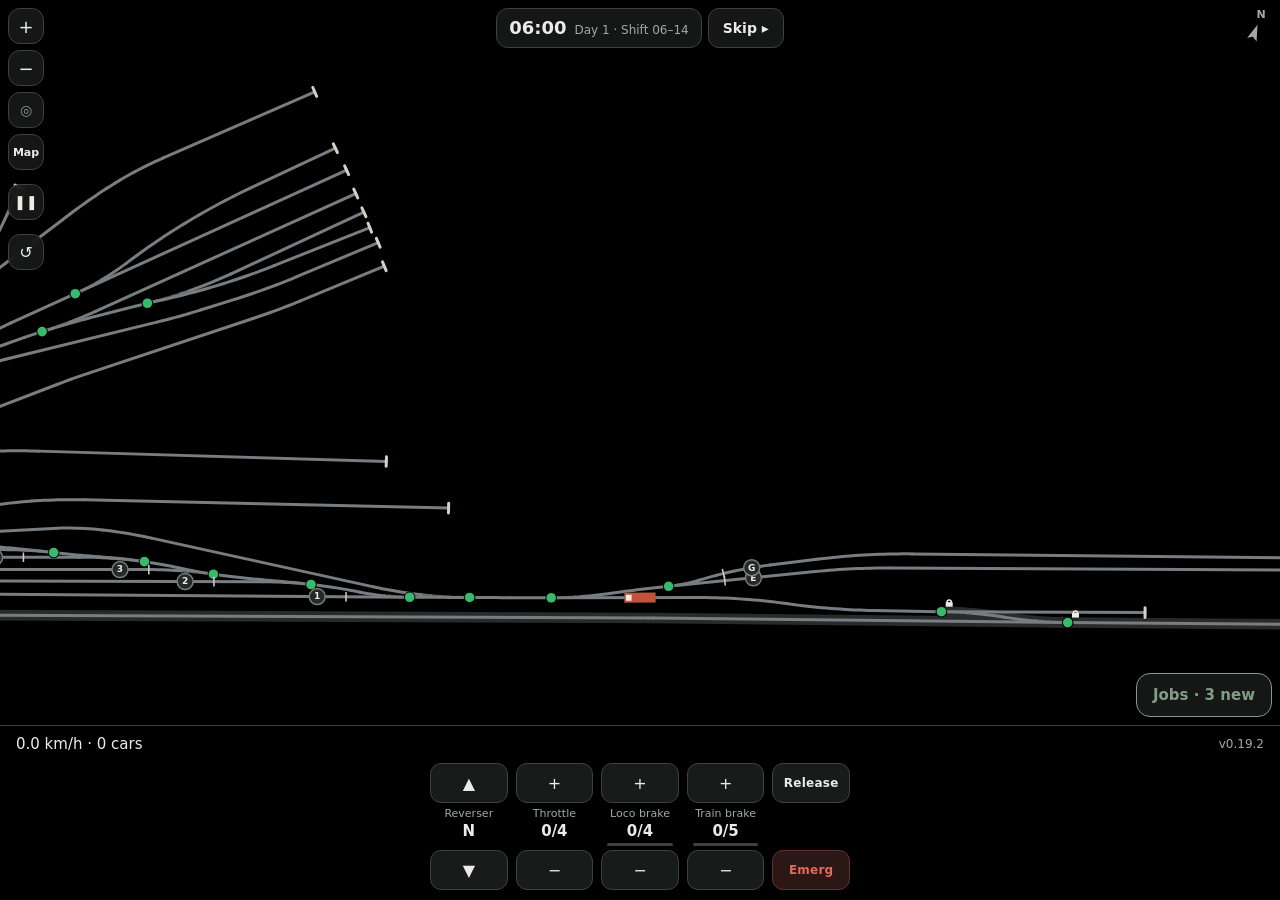
==== commit 91adf3bc: "Merge main into the Retiro road trains branch docs/decisions.md conflicted with #42's entry; kept bo" ====
--- a/index.html
+++ b/index.html
@@ -150,33 +150,29 @@
   #sheet .consist td b { font-weight: 600; }
   #readout { font-variant-numeric: tabular-nums; display: flex; justify-content: space-between; }
   #readout small { color: var(--muted); font-size: 12px; align-self: center; }
-  #readout .fuel { display: flex; align-items: center; gap: 6px; font-size: 13px; color: var(--muted); }
-  #readout .fuel.warn { color: var(--warn); }
-  #readout .fuel .meter { display: block; width: 36px; margin: 0; }
-  #readout .fuel.warn .meter i { background: var(--warn); }
-  /* The traction gauges (#117), a row over the levers: the load meter
-     (motor current, with a red mark at continuous and a tick for each
-     short-time band past it), the wheel slip light, and Sand, held while
-     it's needed, over Release. */
-  #loadMeter { grid-column: span 3; align-self: center; }
-  #loadMeter { min-width: 0; margin-bottom: 4px; font-size: 11px; color: var(--muted); font-variant-numeric: tabular-nums; }
-  #loadMeter .label { display: flex; justify-content: space-between; }
-  #loadMeter .label b { font-weight: 600; color: var(--warn); }
-  #loadMeter .dial { position: relative; height: 10px; margin-top: 3px; border-radius: 3px; background: var(--line); }
-  #loadMeter .dial i { position: absolute; left: 0; top: 0; bottom: 0; width: 0; border-radius: 3px; background: var(--accent); }
-  #loadMeter.over .dial i { background: var(--warn); }
-  #loadMeter .dial s { position: absolute; top: -2px; bottom: -2px; width: 1px; background: var(--muted); }
-  #loadMeter .dial u { position: absolute; top: -3px; bottom: -3px; width: 2px; margin-left: -1px; background: var(--danger); }
-  #slipLight { height: 40px; box-sizing: border-box; border-radius: 11px; border: 1px solid var(--line);
-    display: flex; align-items: center; justify-content: center; text-align: center; line-height: 1.1;
-    font-size: 11px; font-weight: 600; color: var(--line); }
-  #slipLight.on { background: var(--warn); border-color: var(--warn); color: #000; }
-  #slipLight.danger { background: var(--danger-bg); border-color: var(--danger-line); color: var(--danger); }
-  #slipLight { margin-bottom: 4px; }
-  #sandBtn { margin-bottom: 4px; min-height: 40px; border-radius: 11px; border: 1px solid var(--line); background: var(--button); color: var(--fg);
-    font: 600 12px system-ui, sans-serif; touch-action: none; -webkit-tap-highlight-color: transparent; }
-  #sandBtn small { color: var(--muted); font-weight: 500; }
-  #sandBtn.on { background: var(--button-down); color: var(--accent); border-color: var(--accent); }
+  /* The version number takes a long press (the dev overlay), so its target
+     reaches past its text to a thumb's size. */
+  #version { padding: 12px 16px; margin: -12px -16px; -webkit-touch-callout: none; touch-action: manipulation; }
+  /* The dev overlay's panel (#42): monospace, top left under the clock and
+     the chips, at most a third of the yard's height, scrolling inside; its
+     header folds it to one line, with Save state beside it. */
+  #devPanel { position: absolute; display: none; top: 54px; left: 52px; width: min(360px, calc(100% - 104px));
+    max-height: 33%; flex-direction: column; box-sizing: border-box; border-radius: 12px;
+    border: 1px solid var(--line); background: var(--overlay); -webkit-backdrop-filter: blur(8px); backdrop-filter: blur(8px);
+    font: 11px/1.35 ui-monospace, Menlo, Consolas, monospace; font-variant-numeric: tabular-nums; }
+  #devPanel.open { display: flex; }
+  #devTop { display: flex; flex: none; align-items: center; }
+  #devPanel button { min-height: 40px; border: 0; background: none; color: var(--fg); font: inherit; text-align: left;
+    padding: 0 10px; touch-action: manipulation; -webkit-tap-highlight-color: transparent; }
+  #devHead { flex: 1; min-width: 0; font-weight: 600; white-space: nowrap; overflow: hidden; text-overflow: ellipsis; }
+  #devBody { overflow-y: auto; padding: 0 10px 6px; overscroll-behavior: contain; -webkit-user-select: text; user-select: text; }
+  #devBody div { margin-top: 2px; overflow-wrap: anywhere; }
+  #devBody b { color: var(--muted); font-weight: 600; }
+  #devBody .warn { color: var(--warn); }
+  #devPanel #devSave { flex: none; min-height: 32px; margin: 4px 4px 4px 0; border: 1px solid var(--line); border-radius: 9px;
+    background: var(--button); font-weight: 600; white-space: nowrap; }
+  #devPanel #devSave:active { background: var(--button-down); }
+  #devPanel.folded #devBody { display: none; }
   /* The reverser and three notched levers (throttle, loco brake, train
      brake), each an up and a down with its setting between them, then
      Release over Emergency. Buttons are 40 px tall, 10% under the usual
@@ -226,26 +222,16 @@
   #carCard button:active { background: var(--button-down); }
   #carCard button.on { color: var(--accent); border-color: var(--accent); }
   /* A phone on its side has little height to spare: the controls move to the
-     right-hand edge instead, in two columns to keep that edge narrow: the
-     load meter, reverser and throttle, then the two brakes, then
-     Emergency, Release, the wheel slip light and Sand. */
+     right-hand edge instead, in two columns to keep that edge narrow:
+     reverser and throttle, then the two brakes, then Emergency and Release. */
   @media (orientation: landscape) and (max-height: 520px) {
     body { flex-direction: row; padding-bottom: env(safe-area-inset-bottom); }
     #bar { border-top: 0; border-left: 1px solid var(--line); justify-content: center;
       padding: 8px calc(12px + env(safe-area-inset-right)) 8px 12px; width: 232px; box-sizing: border-box; }
-    #controls { grid-template-columns: repeat(4, 1fr); gap: 3px 6px;
-      grid-template-areas: "load load load load" "revUp revUp thrUp thrUp" "revL revL thrL thrL" "revDown revDown thrDown thrDown"
-        "lbUp lbUp tbUp tbUp" "lbL lbL tbL tbL" "lbDown lbDown tbDown tbDown" "emerg release slip sand"; }
+    #controls { grid-template-columns: 1fr 1fr; gap: 3px 8px;
+      grid-template-areas: "revUp thrUp" "revL thrL" "revDown thrDown" "lbUp tbUp" "lbL tbL" "lbDown tbDown"
+        "emerg release"; }
     #controls .spacer { display: none; }
-    #bar { gap: 6px; }
-    #readout { flex-wrap: wrap; gap: 0 8px; font-size: 13px; }
-    #loadMeter { grid-area: load; display: flex; align-items: center; gap: 8px; margin-bottom: 2px; }
-    #loadMeter .label { flex: none; display: block; }
-    #loadMeter .label b { margin-left: 4px; }
-    #loadMeter .dial { flex: 1; margin-top: 0; }
-    #slipLight { grid-area: slip; } #sandBtn { grid-area: sand; }
-    #slipLight, #sandBtn { margin: 6px 0 0; height: auto; min-height: 40px; font-size: 10px; }
-    #sandBtn small { display: block; }
     #lbUp, #tbUp, #emergBtn, #releaseBtn { margin-top: 6px; }
     #revUp { grid-area: revUp; } #thrUp { grid-area: thrUp; } #lbUp { grid-area: lbUp; } #tbUp { grid-area: tbUp; }
     #revLever { grid-area: revL; } #thrLever { grid-area: thrL; } #lbLever { grid-area: lbL; } #tbLever { grid-area: tbL; }
@@ -256,6 +242,8 @@
 </head>
 <body>
 <div id="view"><canvas id="yard"></canvas>
+  <!-- The dev overlay's panel (#42), first so the menus, card and sheet open over it. -->
+  <div id="devPanel"><div id="devTop"><button id="devHead"></button><button id="devSave">Save state</button></div><div id="devBody"></div></div>
   <div id="zoom">
     <button id="zoomIn" aria-label="Zoom in">+</button>
     <button id="zoomOut" aria-label="Zoom out">−</button>
@@ -282,11 +270,8 @@
   <div id="sheet"></div>
 </div>
 <div id="bar">
-  <div id="readout"></div>
+  <div id="readout"><span id="readoutText"></span><small id="version"></small></div>
   <div id="controls">
-    <div id="loadMeter"></div>
-    <div id="slipLight">Wheel slip</div>
-    <button id="sandBtn" class="word">Sand</button>
     <button id="revUp" aria-label="Reverser toward forward">▲&#xFE0E;</button>
     <button id="thrUp" aria-label="Throttle up">+</button>
     <button id="lbUp" aria-label="Loco brake on">+</button>
@@ -321,30 +306,28 @@
   //   WORLD DATA   the yard: track nodes, straight or curved segments between
   //                them, switches, the running tracks, and where track runs
   //                on beyond the map;
-  //                the kinds of rolling stock (a loco's with its traction
-  //                figures), the fuel point, the cars with their
+  //                the kinds of rolling stock, the cars with their
   //                markings and loads, and where it all starts; the yard
   //                tracks' blocks, the industries at Junín, the
   //                destinations waybills name, the cars' traffic at the
   //                start, the traffic plan's flows and the numbers of cars
   //                that join, and the road trains' and through trains'
-  //                timetables; the lines out of Junín, for the Map.
+  //                timetables, and the routes Retiro's road trains run;
+  //                the lines out of Junín, for the Map.
   //                Content passes (a new siding, a new yard) touch only this.
   //   STATE        what changes while playing: the time of day, switch
   //                positions, vehicles, the trains they are coupled into,
   //                the shunter's work under way at couplings,
-  //                the loco's controls and its traction (load, slip, sand,
-  //                motor heat, fuel), the cars' traffic (away off the
+  //                the loco's controls, the cars' traffic (away off the
   //                map included) and the pool of cars elsewhere on the
   //                line, the industries' work, the jobs, the arrivals held
-  //                outside, the through trains offered, refused line clear
+  //                outside, Retiro's road trains under way,
+  //                the through trains offered, refused line clear
   //                or running, who holds the main, and the train register.
   //                Built from WORLD DATA by makeState(); never edits WORLD DATA.
   //   UTILITIES    small geometry, track-walking and lookup helpers.
   //   SIMULATION   advances STATE by one fixed step, step(dt): the clock, and
-  //                all movement rules: traction (the load, wheel slip,
-  //                motor heat and fuel, and over a skip the locos at
-  //                rest), forces, brakes, slack, contact
+  //                all movement rules: forces, brakes, slack, contact
   //                buffer to buffer, and the shunter's hooking up and
   //                uncoupling coming due. The events ahead (a job due, a shift change)
   //                come from here too. The
@@ -357,25 +340,31 @@
   //                leaving, jobs opening with them and at shift changes,
   //                their lines checked against the yard, work done
   //                off-screen, rough handling, and results; through trains
-  //                offered, held or run past on the main; and the train
+  //                offered, held or run past on the main; Retiro's road
+  //                trains offered, accepted on their locked routes and
+  //                driven on sight over the crossover; and the train
   //                register of every train run and how late.
   //   ACTIONS      what the player can do (reverser, levers, Emergency,
-  //                Release, sand, throw a switch, connect or part the air,
+  //                Release, throw a switch, connect or part the air,
   //                hook up or uncouple, set a hand brake, skip ahead, take, hand back
   //                or report a job, ask for the main or report it clear),
   //                and the rules on
   //                when they may. They change STATE; they never draw.
   //   PERSISTENCE  keeps STATE in localStorage between visits, and starts a
   //                new yard: the cars apart from the rest, written only
-  //                when carsChanged() says they changed. SAVE_KEY changes
+  //                when carsChanged() says they changed, and gives the
+  //                save as a file, for a bug report. SAVE_KEY changes
   //                with every change to the saved shape.
   //   RENDERING    draws STATE to the canvas and the controls (the job
   //                board and sheet are drawn in INPUT, beside their menus),
   //                through a camera (zoom, follow or pan, or the Map's steps
-  //                out) that is display only. It never holds rules.
+  //                out) that is display only; and the dev overlay (#42),
+  //                ids and hidden figures over the yard and a panel of
+  //                STATE, for troubleshooting. It never holds rules.
   //   INPUT / LOOP keyboard, buttons and taps to ACTIONS; the fixed-step loop,
   //                and Pause, which holds the loop's steps and the player's
-  //                actions but not the camera; when to save.
+  //                actions but not the camera; when to save; the dev
+  //                overlay's long press, fold and Save state.
   //   CHECKS       what WORLD DATA names that doesn't exist, checked at every
   //                start; what is wrong with STATE; and the benchmark page
   //                (index.html?bench), which times fixed scenarios and ages
@@ -399,7 +388,7 @@
   // ==================================================
   // CONFIG
   // ==================================================
-  const GAME_CONFIG = { VERSION: "0.19.1" };
+  const GAME_CONFIG = { VERSION: "0.19.2" };
   const STEP_SECONDS = 1 / 60;          // fixed simulation step
   const MAX_STEPS_PER_FRAME = 5;        // drop time rather than spiral after a stall
   const VIEW_MARGIN = 8;                // metres of ground kept around the yard
@@ -409,6 +398,13 @@
   const MAP_WIDEN_MAX = 3;              // the Map's yard step widens across the yard up to this many times; retunable
   const DRAG_START_PX = 8;              // CSS px a press moves before it pans instead of tapping
   const TAP_RADIUS_PX = 32;             // CSS px from a switch or coupling that a tap counts; retunable (a fingertip)
+  // The dev overlay (#42): a long press of DEV_PRESS_SECONDS on the version
+  // number turns it on or off. Its labels are DEV_LABEL_PX high; the
+  // panel's live stateProblems() runs every DEV_PROBLEMS_SECONDS, as it
+  // checks the whole yard. All retunable.
+  const DEV_PRESS_SECONDS = 1;
+  const DEV_LABEL_PX = 11;
+  const DEV_PROBLEMS_SECONDS = 1;
   const GAUGE = 1.676;                  // m, Argentine broad gauge (Junín's)
   const TIE_SPACING = 0.65;             // m between tie centres; approximate
   const TIE_LENGTH = 2.75;              // m; approximate
@@ -417,64 +413,15 @@
   const SWITCH_DIM_STEPS = 5;           // steps the fade is drawn in
   const G = 9.81;                       // m/s²
 
-  // Diesel-electric traction (#117; docs/design/traction.md, figures in
-  // docs/reference/diesel-traction.md). A loco's own figures (power at the
-  // rail, starting and continuous pull, fuel) are its kind's `traction` in
-  // WORLD DATA; these are the rules every loco follows. The reverser sets
-  // the pull's direction (cab end first is forward). The throttle has
-  // THROTTLE_NOTCHES notches above idle, each a share of full power; the
-  // load, a share of full, builds toward the notch's over about
-  // LOAD_UP_SECONDS and falls over about LOAD_DOWN_SECONDS. At load `l`
-  // the loco asks for the lesser of the notch's cap, starting pull × √l,
-  // and its power, l × power at the rail / speed. Asking for more than the
-  // rail's grip, ADHESION × the weight on the driven axles, slips the
-  // wheels: the load drops until it asks for SLIP_SHARE of the grip, and
-  // holds there until the throttle is notched down or sand goes on.
-  const THROTTLE_NOTCHES = 8;
-  const NOTCH_POWER = [0.07, 0.13, 0.27, 0.38, 0.48, 0.64, 0.87, 1];  // N1–N8, an EMD 16-645 on test (NSW EPA); Assumed for the ALCO 251
-  const LOAD_UP_SECONDS = 4;            // within 5 % of the new notch's load; Assumed, retunable
-  const LOAD_DOWN_SECONDS = 1;          // Assumed, retunable
-  const LOCO_MAX_SPEED = 8;             // m/s (29 km/h); a yard limit, not the loco's own; pull fades to nothing over the last GOVERNOR_BAND
+  // Locomotive pull, modelled on a GM G12 as run in Argentina. The reverser
+  // sets its direction (cab end first is forward); each throttle notch gives
+  // an equal share of the pull; above LOCO_POWER / LOCO_MAX_FORCE (about
+  // 4.3 m/s) the engine's power limits it.
+  const THROTTLE_NOTCHES = 4;           // retunable
+  const LOCO_MAX_FORCE = 187e3;         // N at full notch; the G12's rated tractive effort
+  const LOCO_POWER = 977e3 * 0.8;       // W at the rail: the G12's 977 kW engine less an estimated fifth lost on the way; retunable
+  const LOCO_MAX_SPEED = 8;             // m/s (29 km/h); a yard limit, not the G12's own; pull fades to nothing over the last GOVERNOR_BAND
   const GOVERNOR_BAND = 1;              // m/s
-  const ADHESION = { dry: 0.25, sanded: 0.35 };  // usable share of the weight on drivers at a stand (EMD); the rail is always dry for now (Tom)
-  // The grip falls as speed rises, by the shape of Curtius and Kniffler's
-  // curve, μ = 0.161 + 7.5 / (v + 44) with v in km/h, scaled so it is
-  // ADHESION at a stand (Tom, 2026-11-24): about 90 % of it at 10 km/h,
-  // 83 % at 21 km/h. The curve is Secondary; scaling it to EMD's usable
-  // figure is Assumed, retunable.
-  const curtiusKniffler = kmh => 0.161 + 7.5 / (kmh + 44);
-  const ADHESION_AT_SPEED = speed => curtiusKniffler(Math.abs(speed) * 3.6) / curtiusKniffler(0);  // speed in m/s
-  const SLIP_SHARE = 0.6;               // a slipping loco's pull, as a share of the grip; Assumed, retunable
-  const SAND_BOX_SECONDS = 20 * 60;     // s of sanding a full box holds; Assumed, retunable
-  // Traction motor heat, `heat` per loco, 1 at the trip: it moves by
-  // (r² − b·heat) / MOTOR_HEAT_SECONDS a second, r the motor current as a
-  // share of continuous (taken as pull / continuous pull) and b the
-  // blowers' cooling, BLOWER_IDLE at idle up to 1 in the top notch. At 1
-  // the motors trip: no power until the heat falls to MOTOR_RESET_HEAT.
-  // The time constant is fitted to an EMD D37's plate (5 min at 1.42×, 15
-  // min at 1.18×); no GE 761 plate was found. The load meter marks, past
-  // continuous, how long from cold each current is allowed:
-  // r = 1 / √(1 − e^(−t / MOTOR_HEAT_SECONDS)).
-  const MOTOR_HEAT_SECONDS = 10 * 60;   // Assumed, retunable
-  const BLOWER_IDLE = 0.5;              // Assumed, retunable
-  const MOTOR_RESET_HEAT = 0.8;         // Tom, 2026-11-24
-  const LOAD_METER_MINUTES = [60, 30, 15, 10, 5];
-  const LOAD_METER_BANDS = LOAD_METER_MINUTES.map(m => ({ minutes: m, r: 1 / Math.sqrt(1 - Math.exp(-m * 60 / MOTOR_HEAT_SECONDS)) }));
-  const LOAD_METER_MAX = 1.8;           // the meter's full scale, as a share of continuous
-  // Fuel, in litres, burned by the notch in use: a share of the top
-  // notch's burn, from the same EMD test's litres an hour (N1 55 … N8
-  // 618), Assumed for the ALCO 251; idle has its own rate. The engine
-  // idles all shift (Assumed). Below FUEL_LOW of the tank a "Fuel the
-  // loco" task appears; the loco fills, and its sand box with it, standing
-  // with its middle within FUEL_REACH of the fuel point (WORLD DATA), at
-  // FUEL_FILL_RATE. Run dry, its engine stops, and the depot brings fuel
-  // out to it FUEL_RESCUE_SECONDS later. All Assumed, retunable.
-  const NOTCH_FUEL = [55, 90, 179, 245, 309, 400, 538, 618].map(l => l / 618);
-  const DIESEL_DENSITY = 0.84;          // kg/L
-  const FUEL_LOW = 0.25;                // share of the tank
-  const FUEL_FILL_RATE = 150 / 60;      // L/s; a quarter tank filled in about 12 min
-  const FUEL_REACH = 6;                 // m
-  const FUEL_RESCUE_SECONDS = 3600;     // s
 
   // Rolling resistance, from the constant part of the Davis equation:
   // 1.3 lb per short ton of weight plus a fixed drag per axle that depends
@@ -611,6 +558,22 @@
   const DAYLIGHT_FROM = 6 * HOUR;
   const DAYLIGHT_TO = 20 * HOUR;
   const MAIN_ASK_MINUTES = [10, 20, 30];  // retunable
+  // Retiro road trains over the crossover (#78; docs/design/living-railway.md).
+  // The game drives them, at THROUGH_SPEED while the whole train is on the
+  // main and YARD_SPEED off it, on sight: braking at ROAD_DECEL, each stops
+  // ROAD_SIGHT_MARGIN short of anything in its way, and stands
+  // ROAD_STAND_CLEAR past a switch or fouling point it clears to reverse. A
+  // departure's road loco comes off the depot fan LOCO_OFF_SHED before the
+  // train leaves; once it is coupled, the station checks the train
+  // (RITO art. 207) for DEPARTURE_CHECK. A road train waiting for its
+  // route has it checked every ROAD_CHECK_SECONDS.
+  const YARD_SPEED = 15 / 3.6;          // m/s; Assumed: no FA switching speed found; retunable
+  const ROAD_DECEL = 0.3;               // m/s²; estimated, retunable
+  const ROAD_SIGHT_MARGIN = 10;         // m; retunable
+  const ROAD_STAND_CLEAR = 5;           // m; retunable
+  const LOCO_OFF_SHED = 20 * 60;        // s; retunable
+  const DEPARTURE_CHECK = 10 * 60;      // s, brake test and paperwork; Assumed, retunable
+  const ROAD_CHECK_SECONDS = 1;
   // A job is inefficient when its moves pass this many per car handled
   // and per block. A move is each change of direction of the player's
   // loco (#62), so stopping to throw a switch or uncouple isn't one.
@@ -999,7 +962,7 @@
   const MAP_EDGES = ["mainWestEnd", "mainEastEnd"];
 
   // Kinds of rolling stock. Lengths are over the couplers. FA-era cars run
-  // on plain bearings (Unconfirmed); the locos on roller bearings.
+  // on plain bearings (Unconfirmed); the G12 on roller bearings.
   // A freight car kind has its Spanish name, its FA type code (type and
   // sub-type, NEFA 958), its stencilled tare and load limit (`carga`) in
   // tonnes, and FA's paint for it (NEFA 560–562): a body colour, and a
@@ -1014,22 +977,9 @@
   const MATERFER_COACH = { coach: true, length: 25, tare: 45, carga: 0, axles: 4, bearing: "roller",
                            colour: "#c9c5ca", stripe: "#c23b2e", stripeShare: 0.1, ends: "#1d3561" };
   const VEHICLE_TYPES = {
-    // The yard engine (#117): an ALCo RSD-35, the San Martín's light
-    // branch-and-local loco, C-C with all six axles driven. Its figures are
-    // estimates from its weight and its sister, the Renfe 313
-    // (docs/reference/diesel-traction.md): `power` at the rail (W),
-    // `starting` and `continuous` pull (N), the share of its weight on
-    // `driven` axles, its fuel `tank` (L) and burn in the top notch and at
-    // idle (L/h). Its length is a placeholder; its paint is FA's, as on
-    // the RSD-16 (Unconfirmed for the RSD-35). `cab`: the cab's span in
-    // metres back from the cab end, behind its short hood (Assumed).
-    rsd35:     { loco: true, name: "ALCo RSD-35", length: 14, mass: 79e3, axles: 6, bearing: "roller", colour: "#e3a12a",
-                 stripe: "#c23b2e", stripeShare: 0.22, cab: [2.2, 4.6],
-                 traction: { power: 895e3 * 0.8, starting: 0.25 * 79e3 * G, continuous: 120e3, driven: 1, tank: 2500,
-                             topBurn: 1200 * 157.6 / 1000 / DIESEL_DENSITY, idleBurn: 8 } },
-    // The Aconcagua's loco (#77), and the through freights' (Tom,
-    // 2026-11-24): FA yellow-orange, its red lower band showing along the
-    // sides. docs/reference/locomotives.md. The game drives it.
+    g12:       { loco: true, name: "GM G12", length: 14, mass: 109e3, axles: 4, bearing: "roller", colour: "#c0533a" }, // length approximate
+    // The Aconcagua's loco (#77): FA yellow-orange, its red lower band
+    // showing along the sides. docs/reference/locomotives.md.
     rsd16:     { loco: true, name: "ALCo RSD-16", length: 17.1, mass: 108e3, axles: 6, bearing: "roller", colour: "#e3a12a",
                  stripe: "#c23b2e", stripeShare: 0.22 },
     cubierto:  { name: "Vagón cubierto",  code: "26", length: 15.5, tare: 21, carga: 50, axles: 4, bearing: "plain", colour: "#a2a5a3" },
@@ -1113,7 +1063,7 @@
   // 3, starts empty for the first arrival. Cars not laid out here start
   // away, off the map, and come in on the arrivals.
   const START_TRAINS = [
-    { segment: "lead_3", s: 30, dir: -1, vehicles: [{ id: "loco1", type: "rsd35" }] },
+    { segment: "lead_3", s: 30, dir: -1, vehicles: [{ id: "loco1", type: "g12" }] },
     { segment: "yard1_2", s: 430, dir: 1, vehicles: [{ id: "car1" }, { id: "car2" }] },
     { segment: "yard2_2", s: 370, dir: 1, vehicles: [{ id: "car9" }, { id: "car12" }, { id: "car6" }] },
     { segment: "yard4_2", s: 290, dir: 1, vehicles: [{ id: "car3" }, { id: "car7" }, { id: "car8" }, { id: "car15" }, { id: "car13" }] },
@@ -1121,11 +1071,6 @@
     { segment: "yard6_2", s: 220, dir: 1, vehicles: [{ id: "car4" }, { id: "car5" }, { id: "car10" }] },
   ];
   const PLAYER_LOCO = "loco1";
-  // Where locos take fuel (#117): beside the turntable, where Junín's
-  // depot kept its oil reserve tanks (Secondary; diesels fuelling there is
-  // Unconfirmed). A loco fuels standing with its middle near this point,
-  // `s` metres along `segment`.
-  const FUEL_POINT = { segment: "turntableSpur_5", s: 4 };
 
   // Operations (docs/design/). The yard tracks, numbered from the main-line
   // side, each with its switch, its segments from the switch to the buffer,
@@ -1249,23 +1194,50 @@
     car14: { waybill: "stored" },    car16: { waybill: "stored" },     car11: { waybill: "stored" },
     car4:  { flow: "materials" },    car5:  { waybill: "stored" },     car10: { flow: "grainJunin" },
   };
-  // Road trains (#49), each day: an arrival comes onto ARRIVAL_TRACK at the
-  // buffer end, its road loco already gone, bringing cars back from away;
-  // a departure takes its block's cars from that block's track and goes.
-  // The buffer stands for the rest of the yard toward the station. `at` is
-  // the time of day; numbers are the game's. An arrival brings the cars
-  // coming back from the stations on its `side` (their block). Retiro has
-  // two departures a day: one 16-car train can't take Molinos Tassara's
-  // traffic on top of the rest (#105). Retunable.
+  // Road trains (#49), each day: an arrival comes onto ARRIVAL_TRACK,
+  // bringing cars back from away; a departure takes its block's cars from
+  // that block's track and goes. `at` is the time of day an arrival stands
+  // on its track or a departure leaves; numbers are the game's. An arrival
+  // brings the cars coming back from the stations on its `side` (their
+  // block). Retiro has two departures a day: one 16-car train can't take
+  // Molinos Tassara's traffic on top of the rest (#105). Retunable.
+  // Mendoza's trains appear at, and vanish from, the yard tracks' cut-off
+  // west end: an arrival stands at the buffer, its road loco gone. The
+  // buffer stands for the rest of the yard toward the station. Retiro's,
+  // `east`, run in and out over the crossover on ROAD_ROUTES (#78).
   const TIMETABLE = [
-    { id: "a1101", number: "1101", arrives: true, from: "Retiro",  side: "retiro",   at: 7 * HOUR },
-    { id: "d1102", number: "1102", arrives: false, to: "Retiro",  block: "retiro",   at: 9 * HOUR },
+    { id: "a1101", number: "1101", arrives: true, from: "Retiro",  side: "retiro",   at: 7 * HOUR, east: true },
+    { id: "d1102", number: "1102", arrives: false, to: "Retiro",  block: "retiro",   at: 9 * HOUR, east: true },
     { id: "d1202", number: "1202", arrives: false, to: "Mendoza", block: "mendoza",  at: 12.5 * HOUR },
     { id: "a1203", number: "1203", arrives: true, from: "Mendoza", side: "mendoza",  at: 15 * HOUR },
-    { id: "d1104", number: "1104", arrives: false, to: "Retiro",  block: "retiro",   at: 20.5 * HOUR },
-    { id: "a1105", number: "1105", arrives: true, from: "Retiro",  side: "retiro",   at: 23 * HOUR },
+    { id: "d1104", number: "1104", arrives: false, to: "Retiro",  block: "retiro",   at: 20.5 * HOUR, east: true },
+    { id: "a1105", number: "1105", arrives: true, from: "Retiro",  side: "retiro",   at: 23 * HOUR, east: true },
     { id: "d1206", number: "1206", arrives: false, to: "Mendoza", block: "mendoza",    at: 4.5 * HOUR },
   ];
+  // The routes the station sets and locks for a Retiro road train (#78),
+  // each as legs: a leg runs from end of track `from`, the switches lying as
+  // `set` says (trailing ones too, so they show it), to its `stop`: the
+  // buffer, off the map at the edge, on sight against the cut it takes, or
+  // standing clear of a switch or of a yard track's fouling point
+  // (`clearOf`), where it reverses for the next leg. An arrival runs in from
+  // the east edge to Track 3, loco first; a departure out from Track 1. Its
+  // road loco, ROAD_LOCO's kind, comes off fan track 8, the nearest the
+  // ladder: the fan leaves Track 7 beside the ladder, so the loco reverses
+  // on Track 7, and on the lead past J1, to reach Track 1 from the lead.
+  // The routes are the game's reading of the map; retunable.
+  const ROAD_LOCO = "g12";
+  const ROAD_ROUTES = {
+    in: [{ from: "mainEastEnd", stop: "buffer",
+           set: { X2: "crossover_2", X1: "crossover_1", T1: "lead_3", J1: "J1J2_1", J2: "J2J3_1", J3: "J3J4_1", J4: "yard3_1" } }],
+    out: [{ from: "yard1End", stop: "edge",
+            set: { J2: "yard1_1", J1: "J1J2_1", T1: "lead_3", X1: "crossover_1", X2: "crossover_2" } }],
+    shed: [
+      { from: "fan8End", stop: { clearOf: "yard7" }, set: { J12: "fan8_1", J10: "J10J12_1", J11: "J10J11_2" } },
+      { from: "yard7End", stop: { clearOf: "J1" }, set: { J11: "J10J11_2", J10: "J7J10_2", J7: "J5J7_2", J5: "J1J5_6", J1: "J1J5_1" } },
+      { from: "leadEnd", stop: "cut", set: { J1: "J1J2_1", J2: "yard1_1" } },
+    ],
+  };
+
   // Through trains (#56, #77): they pass on the main without working the
   // yard. `enters` is the edge of the map they come in at: from Retiro the
   // east, from Mendoza the west, the station side. `at` is when the head
@@ -1285,12 +1257,11 @@
       consist: "aconcagua", passenger: true },
     { id: "x2404", number: "2404", from: "Mendoza", to: "Retiro",  enters: "west", at: 2 * HOUR,     consist: "freight" },
   ];
-  // Each make-up: the loco at the head, then the cars from behind it. A
-  // freight's loco is an RSD-16, the San Martín's main-line power (Tom,
-  // 2026-11-24, #117). The Aconcagua's (#77, Tom 2026-11-24; retunable): an RSD-16, the van, two
+  // Each make-up: the loco at the head, then the cars from behind it. The
+  // Aconcagua's (#77, Tom 2026-11-24; retunable): an RSD-16, the van, two
   // tourist, two first, the restaurant and the pullman.
   const THROUGH_CONSISTS = {
-    freight: { loco: "rsd16", cars: ["tolva", "tolva", "tolva", "cubierto", "cubierto", "tolva", "bordeAlto", "tanque",
+    freight: { loco: "g12", cars: ["tolva", "tolva", "tolva", "cubierto", "cubierto", "tolva", "bordeAlto", "tanque",
       "tanque", "tolva", "tolva", "cubierto", "plataforma", "tolva", "tolva"] },
     aconcagua: { loco: "rsd16", cars: ["coachF", "coachCT", "coachCT", "coachP", "coachP", "coachR", "coachPA"] },
   };
@@ -1348,7 +1319,11 @@
     // how late, and the yard's cause;
     // `nextShiftAt` is the next shift change to act on, and `timetableAt`
     // the time from which road trains are still to run; `held` lists the
-    // arrivals held outside, waiting for the arrival track. `throughAt` is
+    // arrivals held outside, waiting for the arrival track; `roadAt` the
+    // time from which Retiro's road trains (#78) are still to start, and
+    // `road` those started: offered, refused, coming in, a road loco off
+    // shed, standing for the station's check, or leaving, each with its
+    // vehicles on the map, its speed and its waits by cause. `throughAt` is
     // the time from which through trains are still to be offered;
     // `through` lists those offered, held or running, each with its
     // vehicles on the map and its speed. `main` says whether the player
@@ -1356,7 +1331,7 @@
     // traffic.
     const st = { clock: START_CLOCK, switches: {}, vehicles: {}, trains: {}, air: {}, gaps: {}, work: {}, nextTrain: 1,
                  cars: {}, jobs: [], nextJob: 1, moves: 0, locoSense: 0, register: [], nextShiftAt: START_CLOCK,
-                 timetableAt: START_CLOCK, held: [], throughAt: START_CLOCK, through: [], main: { held: false, until: null },
+                 timetableAt: START_CLOCK, held: [], roadAt: START_CLOCK, road: [], throughAt: START_CLOCK, through: [], main: { held: false, until: null },
                  pool: {}, nextCar: 1, poolCount: { joined: 0, left: 0 }, poolSince: START_CLOCK, industries: {},
                  seed: Math.floor(Math.random() * 2 ** 31), notice: null };
     for (const id in SWITCHES) st.switches[id] = { set: SWITCHES[id].normal };
@@ -1391,16 +1366,8 @@
   // Puts vehicle `id` of kind `type` into STATE, standing and in no train.
   function addVehicle(id, type, flip = 1) {
     state.vehicles[id] = { id, type, flip, speed: 0, handBrake: false };
-    // A loco's controls, and its traction (#117): the `load` built up (a
-    // share of full), the `pull` it gives this step (N), whether its wheels
-    // `slip`, whether sand is going on (`sanding`) and how much is left in
-    // the box (`sand`, a share), its motors' `heat` (1 trips them) and
-    // whether they are `tripped`, its `fuel` in litres, and when it ran
-    // dry (`emptyAt`, or null). A loco starts with a full tank and box.
-    const tr = VEHICLE_TYPES[type].traction;
     if (VEHICLE_TYPES[type].loco) state.vehicles[id].controls = { reverser: 0, throttle: 0, locoBrake: 0, trainBrake: 0,
-      locoApplied: 0, trainApplied: 0, emergency: false,
-      load: 0, pull: 0, slip: false, sanding: false, sand: 1, heat: 0, tripped: false, fuel: tr ? tr.tank : 0, emptyAt: null };
+      locoApplied: 0, trainApplied: 0, emergency: false };
   }
   // Lays vehicles `ids` out as one train, coupled and bunched, back from
   // its head end, which stands `s` metres along `segment` facing `dir` (+1
@@ -1661,133 +1628,6 @@
     return reach;
   }
 
-  // Diesel-electric traction (#117; docs/design/traction.md). Each step,
-  // a loco's load moves toward its notch's, its pull is worked out from
-  // the load, its speed and the rail's grip, and its motors heat or cool
-  // and its engine burns fuel by what it does. A loco whose kind has no
-  // `traction` (the game drives it) gives no pull.
-  const tractionOf = v => vehicleType(v).traction;
-  // The pull loco `v` asks for at load share `load`, before the rail's
-  // grip: the notch's cap or its power at this speed, whichever is less,
-  // fading out near the yard's speed limit.
-  function askedPull(v, tr, load) {
-    const along = v.speed * v.controls.reverser * v.flip;        // speed in the direction of pull
-    const governor = Math.max(0, Math.min(1, (LOCO_MAX_SPEED - along) / GOVERNOR_BAND));
-    return Math.min(tr.starting * Math.sqrt(load), load * tr.power / Math.max(Math.abs(along), EPS)) * governor;
-  }
-  // The rail's grip under loco `v`: the adhesion, sanded while sand goes
-  // on and the box has some, falling with speed, times the weight on its
-  // driven axles.
-  const sanding = c => c.sanding && c.sand > 0;
-  const gripOf = (v, tr) => (sanding(v.controls) ? ADHESION.sanded : ADHESION.dry) * ADHESION_AT_SPEED(v.speed)
-    * tr.driven * vehicleMass(v) * G;
-  // Whether loco `v` stands at the fuel point.
-  function atFuelPoint(v) {
-    const p = pointOn(v.seg, v.s), f = pointOn(FUEL_POINT.segment, FUEL_POINT.s);
-    return v.speed === 0 && Math.hypot(p.x - f.x, p.y - f.y) <= FUEL_REACH;
-  }
-  // The share of full fuel burn at the throttle's notch: idle when the
-  // throttle is shut or the motors are tripped, as the load is off.
-  function burnRate(c, tr) {
-    if (c.fuel <= 0) return 0;
-    return c.throttle && !c.tripped ? tr.topBurn * NOTCH_FUEL[c.throttle - 1] : tr.idleBurn;
-  }
-  // Burns `litres` from loco `v`'s tank, with the notice when it falls
-  // low, and stops its engine when it runs dry at `at`.
-  function burnFuel(v, tr, litres, at) {
-    const c = v.controls, before = c.fuel;
-    c.fuel = Math.max(0, c.fuel - litres);
-    if (before >= FUEL_LOW * tr.tank && c.fuel < FUEL_LOW * tr.tank && c.fuel > 0) setNotice("Fuel low: fuel the loco by the turntable");
-    if (before > 0 && c.fuel === 0) {
-      Object.assign(c, { emptyAt: at, load: 0, pull: 0, slip: false });
-      setNotice(`Out of fuel: the engine stopped. Fuel comes out at ${clockText(at + FUEL_RESCUE_SECONDS)}`);
-    }
-  }
-  // The depot brings fuel out to a loco run dry, FUEL_RESCUE_SECONDS after.
-  function rescueDue(v, tr, at) {
-    const c = v.controls;
-    if (c.emptyAt === null || at < c.emptyAt + FUEL_RESCUE_SECONDS) return;
-    Object.assign(c, { fuel: tr.tank, emptyAt: null });
-    setNotice("Fuel brought out: the engine runs again");
-  }
-  // Fills loco `v`'s tank, and its sand box, at the fuel point for `dt`.
-  function fillAt(v, tr, dt) {
-    const c = v.controls;
-    c.fuel = Math.min(tr.tank, c.fuel + FUEL_FILL_RATE * dt);
-    if (tr.tank - c.fuel < 0.01) c.fuel = tr.tank;
-    if (c.fuel > 0) c.emptyAt = null;
-    c.sand = 1;
-  }
-  // The motors trip at full heat: power is cut until they cool. It counts
-  // as rough handling on the jobs being worked (Tom, 2026-11-24).
-  function checkTrip(c) {
-    if (!c.tripped && c.heat >= 1) {
-      Object.assign(c, { tripped: true, slip: false });
-      for (const j of openJobs()) if (j.taken) j.overheats.push(Math.round(state.clock));
-      setNotice("Traction motors overheated: power cut until they cool");
-    } else if (c.tripped && c.heat <= MOTOR_RESET_HEAT) {
-      c.tripped = false;
-      setNotice("Traction motors cooled: power back");
-    }
-  }
-  function stepTraction(v, dt) {
-    const c = v.controls, tr = tractionOf(v);
-    if (!tr) return;
-    const running = c.fuel > 0, notch = running && !c.tripped && c.reverser ? c.throttle : 0;
-    const target = notch ? NOTCH_POWER[notch - 1] : 0;
-    // The load builds or falls toward the notch's; slipping, it holds.
-    // Tripped or out of fuel, power is cut at once.
-    if (!running || c.tripped) c.load = 0;
-    else if (!c.slip || target < c.load) {
-      const tau = (target > c.load ? LOAD_UP_SECONDS : LOAD_DOWN_SECONDS) / 3;    // within 5 % in three time constants
-      c.load += (target - c.load) * Math.min(1, dt / tau);
-      if (target === 0 && c.load < 1e-4) c.load = 0;
-    }
-    const grip = gripOf(v, tr);
-    let ask = c.reverser && c.load ? askedPull(v, tr, c.load) : 0;
-    if (!c.slip && ask > grip * (1 + 1e-9)) {
-      // The wheels let go: the load drops until it asks for SLIP_SHARE of
-      // the grip, at this speed.
-      c.slip = true;
-      const want = SLIP_SHARE * grip, along = Math.abs(v.speed);
-      c.load = Math.min(c.load, Math.max((want / tr.starting) ** 2, want * along / tr.power));
-      ask = askedPull(v, tr, c.load);
-    }
-    c.pull = c.slip ? Math.min(ask, SLIP_SHARE * grip) : ask;
-    if (sanding(c)) c.sand = Math.max(0, c.sand - dt / SAND_BOX_SECONDS);
-    // Heat: the current share squared in, the blowers' cooling out.
-    const r = c.pull / tr.continuous, b = BLOWER_IDLE + (1 - BLOWER_IDLE) * (running ? c.throttle : 0) / THROTTLE_NOTCHES;
-    c.heat = Math.max(0, c.heat + (r * r - b * c.heat) / MOTOR_HEAT_SECONDS * dt);
-    checkTrip(c);
-    burnFuel(v, tr, burnRate(c, tr) * dt / HOUR, state.clock);
-    rescueDue(v, tr, state.clock);
-    if (atFuelPoint(v)) fillAt(v, tr, dt);
-  }
-  // A skip of `dt` seconds from the clock, everything standing and the
-  // throttle shut: no physics runs, so each loco's motors cool, its engine
-  // idles and it takes fuel at the fuel point, worked out at once.
-  function restLocos(dt) {
-    for (const id in state.vehicles) {
-      const v = state.vehicles[id], c = v.controls, tr = c && tractionOf(v);
-      if (!tr) continue;
-      Object.assign(c, { load: 0, pull: 0, slip: false });
-      c.heat *= Math.exp(-BLOWER_IDLE * dt / MOTOR_HEAT_SECONDS);
-      checkTrip(c);
-      if (atFuelPoint(v)) { fillAt(v, tr, (1 - tr.idleBurn / HOUR / FUEL_FILL_RATE) * dt); continue; }
-      let left = dt, at = state.clock;
-      if (c.fuel > 0) {
-        const lasts = c.fuel / tr.idleBurn * HOUR, t = Math.min(left, lasts);
-        burnFuel(v, tr, t >= lasts ? c.fuel : tr.idleBurn * t / HOUR, at + t);
-        left -= t; at += t;
-      }
-      if (left > 0 && c.emptyAt !== null && c.emptyAt + FUEL_RESCUE_SECONDS <= state.clock + dt) {
-        const from = c.emptyAt + FUEL_RESCUE_SECONDS;
-        rescueDue(v, tr, from);
-        burnFuel(v, tr, tr.idleBurn * (state.clock + dt - from) / HOUR, state.clock + dt);
-      }
-    }
-  }
-
   // The forces on each vehicle of a train this step, by id: `pull` (+
   // toward the head), `hold` from brakes, and the resistance to rolling
   // (`roll`) or to getting a standing vehicle moving (`start`). Curves add
@@ -1803,7 +1643,14 @@
     for (const id of t.vehicles) {
       const v = state.vehicles[id], type = vehicleType(v), c = v.controls, weight = vehicleMass(v) * G;
       let pull = 0, hold = 0;
-      if (c && c.pull) pull = c.reverser * v.flip * c.pull;       // toward the head, or not
+      if (c && c.throttle && c.reverser) {
+        const sense = c.reverser * v.flip;                        // toward the head, or not
+        const along = v.speed * sense;                            // speed in the direction of pull
+        const share = c.throttle / THROTTLE_NOTCHES;
+        const force = Math.min(LOCO_MAX_FORCE, LOCO_POWER / Math.max(Math.abs(along), EPS));
+        const governor = Math.max(0, Math.min(1, (LOCO_MAX_SPEED - along) / GOVERNOR_BAND));
+        pull = sense * share * force * governor;
+      }
       if (c) hold += c.locoApplied * LOCO_BRAKE_RATIO * weight;
       hold += trainApplied * TRAIN_BRAKE_RATIO * weight * reach[id];
       if (v.handBrake) hold += HAND_BRAKE_FORCE;
@@ -2025,10 +1872,7 @@
 
   function step(dt) {
     state.clock += dt;
-    for (const id in state.vehicles) if (state.vehicles[id].controls) {
-      stepBrakes(state.vehicles[id].controls, dt);
-      stepTraction(state.vehicles[id], dt);
-    }
+    for (const id in state.vehicles) if (state.vehicles[id].controls) stepBrakes(state.vehicles[id].controls, dt);
     for (const id in state.trains) stepAir(state.trains[id], dt);
     const forces = {};
     for (const id in state.trains) vehicleForces(state.trains[id], forces);
@@ -2036,6 +1880,7 @@
     stepWork();
     countMoves();
     stepThrough(dt);
+    stepRoad(dt);
     runEvents();
     if (state.notice && (state.notice.time -= dt) <= 0) state.notice = null;
   }
@@ -2048,31 +1893,34 @@
   }
   // The events ahead of the clock, soonest first, up to and including the
   // end of this shift: jobs falling due, road trains arriving and leaving
-  // (a departure with its build job), through trains offered, an
-  // industry's work done, the loco full at the fuel point or fuel brought
-  // out to it, and the shift change, when the next jobs open.
+  // (a departure with its build job), a Retiro road train offered or its
+  // loco off shed (#78), through trains offered, an industry's work done,
+  // and the shift change, when the next jobs open.
   function eventsAhead() {
     const end = shiftAt(state.clock).end, out = [];
+    const train = (at, tt, run, kind = "train") => {
+      const j = state.jobs.find(j => j.run === run);
+      if (at > state.clock && at <= end) out.push({ at, kind, tt, job: j && !j.result ? j.id : null });
+    };
     for (const j of state.jobs) if (!j.result && j.kind !== "build" && j.due > state.clock && j.due <= end) out.push({ at: j.due, kind: "due", job: j.id });
-    for (const r of runsBetween(state.timetableAt, end)) {
-      if (r.at <= state.clock) continue;
-      const j = state.jobs.find(j => j.run === r.id);
-      out.push({ at: r.at, kind: "train", tt: r.tt, job: j && !j.result ? j.id : null });
+    for (const r of runsBetween(state.timetableAt, end)) if (!timetableEntry(r.tt).east) train(r.at, r.tt, r.id);
+    // Retiro's: those still to start, by when they start and their time;
+    // those started, by when an arrival accepted is in or a departure leaves.
+    for (const r of runsBetween(state.roadAt, end + ROAD_LEAD)) {
+      const tt = timetableEntry(r.tt);
+      if (!tt.east) continue;
+      train(roadStartAt(tt, r.at), r.tt, r.id, tt.arrives ? "offer" : "loco");
+      train(r.at, r.tt, r.id);
+    }
+    for (const r of state.road) {
+      const at = r.kind === "arrival" ? (r.status === "accepted" ? r.enters + ROAD_IN_TIME : null) : r.at;
+      if (at !== null) train(at, r.tt, r.id);
     }
     for (const r of runsBetween(Math.max(state.throughAt, state.clock + 1) + OFFER_LEAD_SECONDS, end + OFFER_LEAD_SECONDS, THROUGH_TIMETABLE))
       out.push({ at: r.at - OFFER_LEAD_SECONDS, kind: "offer", through: r.tt });
     for (const ind in INDUSTRIES) {
       const r = state.industries[ind].readyAt;
       if (r !== null && r > state.clock && r < end) out.push({ at: r, kind: "industry", industry: ind });
-    }
-    // A loco taking fuel is full, or one run dry gets fuel brought out.
-    for (const id in state.vehicles) {
-      const v = state.vehicles[id], tr = v.controls && tractionOf(v);
-      if (!tr) continue;
-      const c = v.controls, full = atFuelPoint(v) && tr.tank - c.fuel >= 0.01
-        ? state.clock + (tr.tank - c.fuel) / (FUEL_FILL_RATE - tr.idleBurn / HOUR) : null;
-      if (full !== null && full < end) out.push({ at: full, kind: "fuelled" });
-      else if (c.emptyAt !== null && c.emptyAt + FUEL_RESCUE_SECONDS < end) out.push({ at: c.emptyAt + FUEL_RESCUE_SECONDS, kind: "fuel" });
     }
     out.push({ at: end, kind: "shift" });
     return out.sort((a, b) => a.at - b.at);
@@ -2122,6 +1970,9 @@
     if (h.length > HISTORY_KEPT) h.shift();
   }
   const jobById = id => state.jobs.find(j => j.id === id);
+  // When a job must be done: when due, or a Retiro build when its road
+  // loco comes off shed (#78). Another crew does one not taken then.
+  const readyBy = j => j.ready || j.due;
   const openJobs = () => state.jobs.filter(j => !j.result);
 
   // The block a car goes to next, or null when it stays where it is (or is
@@ -2223,28 +2074,44 @@
     return true;
   }
 
-  // Acts, in time order, on every industry's work done, shift change and
-  // road train the clock has reached, then lets in any arrival held
-  // outside whose track is clear.
-  function runEvents() {
+  // Acts, in time order, on every industry's work done, shift change,
+  // road train and Retiro road train's start the clock has reached, then
+  // lets in any arrival held outside whose track is clear, moves Retiro's
+  // road trains on (#78), and the main's through trains. `instant` while
+  // the clock skips: nothing moves then, so a Retiro road train's moves
+  // are done at once, each at its time, and it is checked again after
+  // every event in the skip.
+  function runEvents(instant = false) {
+    const woke = new Set();
     for (;;) {
-      const run = runsBetween(state.timetableAt, state.clock)[0], ind = industryDue();
-      if (ind && (state.nextShiftAt > state.clock || ind.at <= state.nextShiftAt) && (!run || ind.at <= run.at)) {
-        industryReady(ind.ind, ind.at);
-        continue;
-      }
-      if (state.nextShiftAt <= state.clock && (!run || state.nextShiftAt <= run.at)) {
+      const now = state.clock, next = [];
+      const ind = industryDue(), run = runsBetween(state.timetableAt, now)[0], road = nextRoadRun();
+      if (ind) next.push({ at: ind.at, go: () => industryReady(ind.ind, ind.at) });
+      if (state.nextShiftAt <= now) next.push({ at: state.nextShiftAt, go: () => {
         shiftChange(state.nextShiftAt);
         state.nextShiftAt += SHIFT_HOURS * HOUR;
-        continue;
+      } });
+      if (run) next.push({ at: run.at, go: () => {
+        state.timetableAt = run.at + 1;
+        const tt = timetableEntry(run.tt);
+        if (tt.east) return;                // Retiro's start ahead of their time: startRoad()
+        if (tt.arrives) state.held.push(run);
+        else departureDue(run);
+        letInArrivals(run.at);
+      } });
+      if (road && road.start <= now) next.push({ at: road.start, go: () => startRoad(road, road.start) });
+      if (instant) for (const r of state.road) {
+        const at = roadWake(r);
+        if (at !== null && at <= now && !woke.has(r.id + "@" + at)) next.push({ at, go: () => woke.add(r.id + "@" + at) });
       }
-      if (!run) break;
-      state.timetableAt = run.at + 1;
-      if (timetableEntry(run.tt).arrives) state.held.push(run);
-      else departureDue(run);
-      letInArrivals(run.at);
+      if (!next.length) break;
+      // The soonest; on a tie, in the order above.
+      const e = next.reduce((a, b) => b.at < a.at ? b : a);
+      e.go();
+      if (instant) for (const r of [...state.road]) advanceRoad(r, e.at, true);
     }
     letInArrivals(state.clock);
+    for (const r of [...state.road]) advanceRoad(r, state.clock, instant);
     mainEvents();
   }
   // The road trains (or the through trains of `table`) that run from
@@ -2284,7 +2151,7 @@
     const busy = new Set(openJobs().flatMap(j => j.cars));
     for (const id in state.cars) {
       const c = state.cars[id], v = state.vehicles[id], block = dispositionOf(id);
-      if (c.away !== null || busy.has(id) || v.speed !== 0 || !block || !dispositionMet(id)) continue;
+      if (c.away !== null || busy.has(id) || v.speed !== 0 || v.run || !block || !dispositionMet(id)) continue;
       if (c.badOrder) {
         c.badOrder = null;
         logCar(id, `Repaired on ${YARD_TRACKS[trackAt(v)].name}`, at);
@@ -2387,7 +2254,7 @@
     const blockOrder = Object.keys(BLOCKS);
     job.cars.sort((a, b) => blockOrder.indexOf(dispositionOf(a)) - blockOrder.indexOf(dispositionOf(b)));
     const j = { id: "job" + state.nextJob++, blocks: new Set(job.cars.map(dispositionOf)).size,
-                taken: false, movesAtTake: 0, damaged: [], trainsHeld: [], overruns: [], overheats: [], result: null, ...job };
+                taken: false, movesAtTake: 0, damaged: [], trainsHeld: [], overruns: [], result: null, ...job };
     state.jobs.push(j);
     return j;
   }
@@ -2509,9 +2376,10 @@
   }
 
   // Lets in the arrivals held outside, first come first, while the arrival
-  // track stands clear.
+  // track stands clear and no Retiro arrival has its route set for it.
   function letInArrivals(at) {
-    while (state.held.length && trackClear(ARRIVAL_TRACK)) arrive(state.held.shift(), at);
+    while (state.held.length && trackClear(ARRIVAL_TRACK) && !state.road.some(r => r.kind === "arrival" && r.status !== "refused"))
+      arrive(state.held.shift(), at);
   }
   // Whether nothing stands on yard track `trackId`, not even an end.
   function trackClear(trackId) {
@@ -2522,32 +2390,42 @@
     }
     return true;
   }
-  // A road train arrives at `at`, onto the arrival track: the cars due
-  // back by then from the stations on its side, soonest due first, up to
-  // ARRIVAL_CARS_MAX, topped up from the pool toward ARRIVAL_CARS_MIN. Each is
-  // loaded or unloaded at its station by the plan, and billed on. A job
-  // opens to break it up, due at the shift change, and one to build each
-  // departure that follows it, up to the next arrival.
-  function arrive(run, at) {
-    const tt = timetableEntry(run.tt), late = at - run.at;
+  // The cars a road train from `tt`'s side brings at `at`: those due back
+  // by then from the stations on its side, soonest due first, up to
+  // ARRIVAL_CARS_MAX, topped up from the pool toward ARRIVAL_CARS_MIN; none
+  // already on a Retiro road train coming in.
+  function arrivalCars(tt, at) {
+    const coming = new Set(state.road.flatMap(r => r.cars));
     const ids = Object.keys(state.cars).filter(id => {
       const t = state.cars[id].trip;
-      return t && !t.pool && t.back <= at && (DESTINATIONS[t.at].westEnd || DESTINATIONS[t.at].block === tt.side);
+      return t && !t.pool && t.back <= at && !coming.has(id) && (DESTINATIONS[t.at].westEnd || DESTINATIONS[t.at].block === tt.side);
     }).sort((a, b) => state.cars[a].trip.back - state.cars[b].trip.back).slice(0, ARRIVAL_CARS_MAX);
     for (let id; ids.length < ARRIVAL_CARS_MIN && (id = joinFromPool(tt.side, at));) ids.push(id);
-    const note = late >= ON_TIME_SECONDS ? `, held outside ${lateText(late)}` : "";
-    registerTrain({ number: tt.number, name: trainName(tt), passenger: false, kind: "arrival", booked: run.at, late,
-                    cause: `Track ${YARD_TRACKS[ARRIVAL_TRACK].number} not clear` });
+    return ids;
+  }
+  // A road train arrives at `at`, onto the arrival track, with its cars
+  // (arrivalCars()). Each is loaded or unloaded at its station by the plan,
+  // and billed on. A job opens to break it up, due at the shift change, and
+  // one to build each departure that follows it, up to the next arrival.
+  // A Retiro road train, `road` (#78), brings the cars it ran in with,
+  // already standing on the track; or, done at once in a skip, its cars
+  // are laid there as any arrival's. Its lateness and cause are its own.
+  function arrive(run, at, road = null) {
+    const tt = timetableEntry(run.tt), late = Math.max(0, at - run.at), onMap = !!road && road.vehicles.length > 0;
+    const ids = onMap ? road.cars : arrivalCars(tt, at);
+    const note = late < ON_TIME_SECONDS ? "" : road ? `, ${lateText(late)} late` : `, held outside ${lateText(late)}`;
+    const delay = road ? roadDelay(road, late) : { cause: `Track ${YARD_TRACKS[ARRIVAL_TRACK].number} not clear`, yardLate: late };
+    registerTrain({ number: tt.number, name: trainName(tt), passenger: false, kind: "arrival", booked: run.at, late, ...delay });
     for (const id of ids) {
       resolveTrip(id);
-      addVehicle(id, state.cars[id].type);
+      if (!onMap) addVehicle(id, state.cars[id].type);
       logCar(id, `Arrived on ${trainName(tt)}${note}`, at);
       rebill(id, at);
     }
     if (ids.length) {
-      layOnTrack(ARRIVAL_TRACK, ids);
+      if (!onMap) layOnTrack(ARRIVAL_TRACK, ids);
       addJob({ kind: "breakup", title: `Break up ${trainName(tt)}`, short: `Break up ${tt.number}`, opens: at,
-               due: shiftAt(at).end, cars: ids, run: run.id, arrivedLate: late });
+               due: shiftAt(at).end, cars: ids, run: run.id, arrivedLate: late, ...(tt.east ? { east: true } : {}) });
     }
     for (const next of runsBetween(run.at + 1, run.at + DAY)) {
       if (timetableEntry(next.tt).arrives) break;
@@ -2562,8 +2440,9 @@
     const onTrack = id => trackAt(state.vehicles[id]) === track ? 0 : 1;
     const cars = Object.keys(state.cars).filter(id => state.cars[id].away === null && dispositionOf(id) === tt.block)
       .sort((a, b) => onTrack(a) - onTrack(b)).slice(0, DEPARTURE_MAX_CARS);
+    // A Retiro departure's build must be ready for its road loco off shed.
     return addJob({ kind: "build", title: `Build ${trainName(tt)}`, short: `Build ${tt.number}`, opens: at, due: run.at,
-                    cars, run: run.id, block: tt.block, departed: null });
+                    cars, run: run.id, block: tt.block, departed: null, ...(tt.east ? { ready: run.at - LOCO_OFF_SHED } : {}) });
   }
   // A departure's time has come. Built, or not taken (and so built now by
   // another crew), it leaves; taken and not reported done, it waits for
@@ -2580,18 +2459,23 @@
   // off the map, on a trip to their waybills' stations; the rest wait for
   // the next train. A car whose flow has more than FLOW_SLACK cars over
   // its share will stay out in the pool once its trip is over.
-  function depart(job, at) {
+  // A Retiro departure (#78) gives the cars its road loco took, `taken`,
+  // which leave on the map, and its own delay.
+  function depart(job, at, taken = null, delay = null) {
     const tt = timetableEntry(job.run.split(".")[0]), late = Math.max(0, at - job.due);
-    const going = job.cars.filter(id => state.cars[id].away === null && dispositionOf(id) === job.block && dispositionMet(id));
-    for (const id of going) sendAway(id, at, `Left on ${trainName(tt)}${late >= ON_TIME_SECONDS ? `, ${lateText(late)} late` : ""}`);
+    const going = taken || job.cars.filter(id => state.cars[id].away === null && dispositionOf(id) === job.block && dispositionMet(id));
+    for (const id of going) sendAway(id, at, `Left on ${trainName(tt)}${late >= ON_TIME_SECONDS ? `, ${lateText(late)} late` : ""}`, !!taken);
     job.departed = { at, cars: going.length, late };
     registerTrain({ number: tt.number, name: trainName(tt), passenger: false, kind: "departure", booked: job.due, late,
-                    cause: "Build not ready" });
-  }
-  // Car `id` leaves the map at `at` on a trip to its waybill's station.
-  function sendAway(id, at, text) {
-    detach(id);
-    delete state.vehicles[id];
+                    ...(delay || { cause: "Build not ready", yardLate: late }) });
+  }
+  // Car `id` leaves at `at` on a trip to its waybill's station: off the
+  // map now, or, `onTrain`, as its train runs off it.
+  function sendAway(id, at, text, onTrain = false) {
+    if (!onTrain) {
+      detach(id);
+      delete state.vehicles[id];
+    }
     const c = state.cars[id], x = c.waybill;
     const pool = !c.flow || flowCars(c.flow) > flowShare(c.flow) + FLOW_SLACK;
     const back = at + DESTINATIONS[x].away * (1 + TRIP_SPREAD * (2 * random() - 1));
@@ -2620,7 +2504,7 @@
     for (const id of job.cars) {
       if (dispositionMet(id)) continue;
       const v = state.vehicles[id];
-      const track = v.speed === 0 && !inPlayerTrain(v) && blockTracks(dispositionOf(id)).find(t => setOnTrack(t, id));
+      const track = v.speed === 0 && !inPlayerTrain(v) && !v.run && blockTracks(dispositionOf(id)).find(t => setOnTrack(t, id));
       if (track) logCar(id, `Set on ${YARD_TRACKS[track].name} by another crew`, at);
       else left.push(id);
     }
@@ -2686,18 +2570,21 @@
     if (ids.length) state.vehicles[ids[0]].handBrake = true;
   }
 
+  // A job's moves since it was taken, and its par: PAR_PER_CAR_AND_BLOCK
+  // for each car and each block it handles.
+  const jobMoves = job => state.moves - job.movesAtTake;
+  const jobPar = job => PAR_PER_CAR_AND_BLOCK * (job.cars.length + job.blocks);
   // Assesses a job the player reports done at `at` (docs/design/results.md):
   // correctness, ordering, moves against par, timeliness, and the cars
   // damaged while it was worked.
   function assess(job, at) {
-    const st = jobStatus(job), moves = state.moves - job.movesAtTake;
-    const par = PAR_PER_CAR_AND_BLOCK * (job.cars.length + job.blocks);
+    const st = jobStatus(job), moves = jobMoves(job), par = jobPar(job);
     let outcome;
     if (st.met === st.lines.length) outcome = !formationValid(st) ? "Invalid formation" : moves > par ? "Valid but inefficient" : "Operationally valid";
     else outcome = st.met ? "Partially complete" : "Incomplete";
     for (const l of st.lines) if (l.met && l.block && !l.away) logCar(l.id, `Left on ${YARD_TRACKS[trackAt(state.vehicles[l.id])].name}, ${BLOCKS[l.block].name}`, at);
     job.result = { by: "player", at, outcome, met: st.met, total: st.lines.length, inOrder: st.inOrder, cut: st.cut,
-                   moves, par, late: Math.max(0, at - job.due) };
+                   moves, par, late: Math.max(0, at - readyBy(job)) };
     jobFinished(job, at);
   }
 
@@ -2719,10 +2606,11 @@
   const byDay = at => { const t = at % DAY; return t >= DAYLIGHT_FROM && t < DAYLIGHT_TO; };
   const waitsAt = tt => THROUGH_EDGES[tt.enters].station;
   const throughRun = id => state.through.find(r => r.id === id);
-  // The through train a train belongs to, if it is one: the game drives it.
+  // The through train or Retiro road train a train belongs to, if it is
+  // one: the game drives it.
   function drivenBy(t) {
     const v = t && state.vehicles[t.vehicles[0]];
-    return v && v.run ? throughRun(v.run) : null;
+    return v && v.run ? throughRun(v.run) || roadRun(v.run) : null;
   }
   // Where a train coming in at map edge `edge` stands `d` metres in from
   // it, facing in: the segment, how far along it, and the sense it faces.
@@ -2741,8 +2629,9 @@
   const throughLength = tt => throughKinds(tt).reduce((sum, type) => sum + VEHICLE_TYPES[type].length, 0);
   // The main is clear for a train when no one holds it: the player gives it
   // back only with the crossover lying for the main and nothing of theirs on
-  // the running tracks (reportClear).
-  const mainClear = () => !state.main.held;
+  // the running tracks (reportClear); a Retiro road train, once it is in
+  // clear on the yard's track or gone off the map.
+  const mainClear = () => !state.main.held && !roadOnMain();
 
   // Offers each through train whose time has come, gives line clear or holds
   // each one reaching the map, and lets go those held once the main is
@@ -2757,7 +2646,7 @@
         r.status = "refused";
         r.cause = `Held at ${waitsAt(tt)} by night`;
         setNotice(`${tt.number} held at ${waitsAt(tt)}: night`);
-      } else setNotice(`Clear the main for ${throughName(tt)}`);
+      } else setNotice(state.main.held ? `Clear the main for ${throughName(tt)}` : `${throughName(tt)} held for ${roadName(roadOnMain())}`);
     }
     for (const r of state.through) {
       const tt = throughEntry(r.tt);
@@ -2791,7 +2680,8 @@
   // it waits off the map.
   function holdThrough(r) {
     r.status = "held";
-    r.cause = state.clock > state.main.until ? "Main kept past its time" : "Held for the main";
+    const road = roadOnMain();
+    r.cause = road ? `Held for ${roadName(road)}` : state.clock > state.main.until ? "Main kept past its time" : "Held for the main";
     const tt = throughEntry(r.tt), sig = homeSignal(), sx = pointOn(sig.seg, sig.s).x;
     const inTheWay = Object.values(state.vehicles).some(v => RUNNING.has(v.seg) && pointOn(v.seg, v.s).x > sx - 20);
     if (tt.enters === "east" && !inTheWay) layThrough(r, sig);
@@ -2830,12 +2720,14 @@
   // Junín's train register (#62; RITO art. 41, 219): a line for each train
   // that runs, road trains as they arrive or leave and through trains as
   // they pass, with its booked time, the time it actually ran (booked plus
-  // how late), and, when late, the yard's cause. Lines older than
-  // REGISTER_DAYS days are dropped.
+  // how late), and, when the yard made it late, the cause. A line's
+  // `yardLate` is the part of its lateness the yard caused, when not all of
+  // it (#78). Lines older than REGISTER_DAYS days are dropped.
   function registerTrain(line) {
     const from = (Math.floor(state.clock / DAY) - (REGISTER_DAYS - 1)) * DAY;
     state.register = state.register.filter(l => l.actual >= from);
-    state.register.push({ ...line, actual: line.booked + line.late, cause: line.late >= ON_TIME_SECONDS ? line.cause : null });
+    const yardLate = line.yardLate === undefined ? line.late : line.yardLate;
+    state.register.push({ ...line, actual: line.booked + line.late, cause: yardLate >= ON_TIME_SECONDS ? line.cause || null : null });
   }
   // A through train has passed. Its lateness is when it leaves the map
   // against when it would have left running through unhindered: the time
@@ -2850,6 +2742,567 @@
   function nextOfferAt() {
     const run = runsBetween(state.throughAt + OFFER_LEAD_SECONDS, state.clock + DAY + OFFER_LEAD_SECONDS, THROUGH_TIMETABLE)[0];
     return run ? { at: run.at - OFFER_LEAD_SECONDS, tt: throughEntry(run.tt) } : null;
+  }
+
+  // Retiro's road trains (#78; docs/design/living-railway.md). An arrival
+  // is offered OFFER_LEAD_SECONDS before it reaches the map's east edge,
+  // ROAD_IN_TIME before it is due on Track 3. The station accepts it only
+  // with Track 3 and its route clear of vehicles and fouling, the main not
+  // held, and no through train due on the main during its run in; otherwise
+  // it is refused, waits at La Oriental, and is offered again once all of
+  // that holds, still OFFER_LEAD_SECONDS out. A player holding the main is
+  // called off. Accepted, its route is set and locked, and it runs in,
+  // driven by the game, on sight, to Track 3's buffer; there the route is
+  // unlocked, the crossover padlocked for the main, and its loco cuts off
+  // and goes on west, off the map. A departure's road loco comes off the
+  // fan LOCO_OFF_SHED before it leaves, once the build is ready (another
+  // crew builds it then if it isn't taken) and the loco's route is clear;
+  // it couples to the east end of the block's cut, the station checks the
+  // train for DEPARTURE_CHECK, and at its time, accepted as an arrival is,
+  // it pulls out over the crossover. Each run keeps how long it waited, by
+  // cause: a wait on a through train or another road train isn't the
+  // yard's.
+  const roadRun = id => state.road.find(r => r.id === id);
+  const roadName = r => trainName(timetableEntry(r.tt));
+  const ROAD_LOCO_LENGTH = VEHICLE_TYPES[ROAD_LOCO].length;
+  const trainLength = t => t.vehicles.reduce((sum, id) => sum + vehicleType(state.vehicles[id]).length, 0);
+  // Each route's legs, built once from WORLD DATA: the path from the leg's
+  // `from`, segment by segment (`pieces`, each with how far along it
+  // starts and the sense it is run in), with switches lying as it sets
+  // them, to the end of track or a facing switch it doesn't set; how far
+  // along it each node is; the stretches of it on the main; and, by
+  // segment off it, each metre within FOULING_CLEARANCE of it, with how
+  // far along the path it fouls. A leg after the first starts where its
+  // loco, reversed, stood at the last one's stop (`checkFrom`).
+  function buildLeg(spec) {
+    const leg = { ...spec, pieces: [], index: {}, nodes: { [spec.from]: 0 }, main: [], zone: {}, length: 0, checkFrom: 0 };
+    let node = spec.from, seg = SEGMENTS_AT[node] && SEGMENTS_AT[node].length === 1 ? SEGMENTS_AT[node][0] : null;
+    while (seg && !leg.index[seg]) {
+      const sense = SEGMENTS[seg].a === node ? 1 : -1, len = segmentLength(seg), piece = { seg, from: leg.length, sense };
+      leg.pieces.push(piece);
+      leg.index[seg] = piece;
+      if (ofTrack(seg, "main")) {
+        const last = leg.main[leg.main.length - 1];
+        if (last && last[1] === leg.length) last[1] += len; else leg.main.push([leg.length, leg.length + len]);
+      }
+      leg.length += len;
+      node = sense > 0 ? SEGMENTS[seg].b : SEGMENTS[seg].a;
+      leg.nodes[node] = leg.length;
+      const sw = SWITCHES[node];
+      seg = sw ? (seg === sw.trunk ? spec.set[node] || null : sw.trunk) : SEGMENTS_AT[node].find(id => id !== seg) || null;
+    }
+    leg.end = node;
+    const CELL = 8, grid = {};
+    for (const p of leg.pieces) for (let d = 0, len = segmentLength(p.seg); d <= len; d += 1) {
+      const q = pointOn(p.seg, p.sense > 0 ? d : len - d), k = `${Math.floor(q.x / CELL)},${Math.floor(q.y / CELL)}`;
+      (grid[k] = grid[k] || []).push({ x: q.x, y: q.y, along: p.from + d });
+    }
+    for (const seg in SEGMENTS) {
+      if (leg.index[seg]) continue;
+      for (let s = 0, len = segmentLength(seg); s <= len; s += 1) {
+        const q = pointOn(seg, s), cx = Math.floor(q.x / CELL), cy = Math.floor(q.y / CELL);
+        let best = null;
+        for (let i = -1; i <= 1; i++) for (let j = -1; j <= 1; j++) for (const o of grid[`${cx + i},${cy + j}`] || [])
+          if (Math.hypot(o.x - q.x, o.y - q.y) < FOULING_CLEARANCE && (best === null || o.along < best)) best = o.along;
+        if (best !== null) (leg.zone[seg] = leg.zone[seg] || {})[Math.round(s)] = best;
+      }
+    }
+    return leg;
+  }
+  // How far along `leg` the point `s` on `seg` is (the segment on it), and
+  // the point `along` metres along it, with the sense it is run in there.
+  function alongOf(leg, seg, s) {
+    const p = leg.index[seg];
+    return p.from + (p.sense > 0 ? s : segmentLength(seg) - s);
+  }
+  function pointAt(leg, along) {
+    for (const p of leg.pieces) {
+      const len = segmentLength(p.seg);
+      if (along <= p.from + len + EPS) {
+        const d = Math.max(0, Math.min(len, along - p.from));
+        return { seg: p.seg, s: p.sense > 0 ? d : len - d, travel: p.sense };
+      }
+    }
+    return null;
+  }
+  // Where a road train `len` long stops on `leg`, as how far along it its
+  // head stands: SET_BACK off the buffer, or ROAD_STAND_CLEAR past the
+  // switch or the yard track's fouling point it clears. Off the map's edge,
+  // or against a cut, it has no fixed stop.
+  function legStop(leg, len) {
+    if (leg.stop === "buffer") return leg.length - SET_BACK;
+    if (leg.stop === "edge" || leg.stop === "cut") return Infinity;
+    const c = leg.stop.clearOf, track = YARD_TRACKS[c];
+    return leg.nodes[track ? track.switch : c] + (track ? TRACK_GEOM[c].fouling : 0) + len + ROAD_STAND_CLEAR;
+  }
+  const ROAD_LEGS = {};
+  for (const id in ROAD_ROUTES) ROAD_LEGS[id] = ROAD_ROUTES[id].map(buildLeg);
+  for (const id in ROAD_LEGS) ROAD_LEGS[id].forEach((leg, i, legs) => {
+    if (!i) return;
+    const prev = legs[i - 1], tail = pointAt(prev, legStop(prev, ROAD_LOCO_LENGTH) - ROAD_LOCO_LENGTH);
+    if (tail && leg.index[tail.seg]) leg.checkFrom = alongOf(leg, tail.seg, tail.s);
+  });
+  // The switches each route sets, and which a run has locked as each lies
+  // for the leg it is on (or the next that sets it).
+  const ROUTE_SWITCHES = {};
+  for (const id in ROAD_ROUTES) ROUTE_SWITCHES[id] = [...new Set(ROAD_ROUTES[id].flatMap(l => Object.keys(l.set)))];
+  function lockedFor(r, swId) {
+    const legs = ROAD_ROUTES[r.route];
+    for (let k = r.leg; k < legs.length; k++) if (legs[k].set[swId]) return legs[k].set[swId];
+    for (let k = r.leg - 1; k >= 0; k--) if (legs[k].set[swId]) return legs[k].set[swId];
+    return null;
+  }
+  // The Retiro road train holding switch `swId` locked, if one does.
+  const roadLock = swId => state.road.find(r => r.locks.includes(swId)) || null;
+
+  // The fastest a road train `len` long, its head `pos` along `leg`, may
+  // go to stop by `stopAt`: THROUGH_SPEED with all of it on the main,
+  // braking at ROAD_DECEL to YARD_SPEED where the main ends ahead (unless
+  // at the map's edge), and to a stand at `stopAt`.
+  function roadCap(leg, pos, len, stopAt) {
+    let cap = YARD_SPEED;
+    for (const [a, b] of leg.main) {
+      if (pos - len >= a - EPS && pos <= b + EPS) cap = THROUGH_SPEED;
+      if (pos >= a && pos < b && b < leg.length) cap = Math.min(cap, Math.sqrt(YARD_SPEED ** 2 + 2 * ROAD_DECEL * (b - pos)));
+    }
+    return Math.min(cap, Math.sqrt(2 * ROAD_DECEL * Math.max(0, stopAt - pos)));
+  }
+  // How long a road train `len` long takes over `legs` with nothing in its
+  // way, its head starting `from` along the first; a leg against a cut
+  // stops `cutAt` along it, and one off the map's edge runs until all of
+  // it is off. Worked out once, a step of a quarter second at a time.
+  function nominalTime(legs, len, from, cutAt = 0) {
+    const dt = 0.25;
+    let t = 0;
+    legs.forEach((leg, i) => {
+      const edge = leg.stop === "edge", stop = leg.stop === "cut" ? cutAt : legStop(leg, len), done = edge ? leg.length + len : stop - 0.02;
+      let pos = i ? leg.checkFrom : from, v = 0;
+      for (let n = 0; pos < done && n < 1e5; n++) {
+        const cap = roadCap(leg, Math.min(pos, leg.length), len, edge ? Infinity : stop);
+        v = v < cap ? Math.min(cap, v + THROUGH_ACCEL * dt) : cap;
+        pos += v * dt;
+        t += dt;
+      }
+    });
+    return t;
+  }
+  // The yard track a leg ends on (or, leaving the map, starts from), and how
+  // far along the leg its switch is.
+  const legTrack = leg => Object.keys(YARD_TRACKS).find(t => TRACK_GEOM[t].end === (MAP_EDGES.includes(leg.end) ? leg.from : leg.end));
+  const trackFrom = leg => leg.nodes[YARD_TRACKS[legTrack(leg)].switch];
+  // An arrival's run in, from the edge to Track 3's buffer; a departure's
+  // run out, the longest train from Track 1's switch until off the map; its
+  // loco's run off shed, to a cut halfway down Track 1. A skip does them at
+  // once, taking these times.
+  const ROAD_IN_TIME = nominalTime(ROAD_LEGS.in, 0, 0);
+  const LONGEST_DEPARTURE = ROAD_LOCO_LENGTH + DEPARTURE_MAX_CARS
+    * Math.max(...Object.values(VEHICLE_TYPES).filter(t => !t.loco && !t.coach).map(t => t.length));
+  const ROAD_OUT_TIME = nominalTime(ROAD_LEGS.out, LONGEST_DEPARTURE, trackFrom(ROAD_LEGS.out[0]));
+  const shedLast = ROAD_LEGS.shed[ROAD_LEGS.shed.length - 1];
+  const LOCO_RUN_TIME = nominalTime(ROAD_LEGS.shed, ROAD_LOCO_LENGTH, SET_BACK + ROAD_LOCO_LENGTH,
+                                    trackFrom(shedLast) + TRACK_GEOM[legTrack(shedLast)].length / 2);
+  // How far ahead of its time a Retiro road train starts: an arrival is
+  // offered, a departure's loco is due off shed.
+  const roadStartAt = (tt, at) => tt.arrives ? at - ROAD_IN_TIME - OFFER_LEAD_SECONDS : at - LOCO_OFF_SHED;
+  const ROAD_LEAD = Math.max(ROAD_IN_TIME + OFFER_LEAD_SECONDS, LOCO_OFF_SHED);
+  // The next Retiro road train still to start, with when it starts.
+  function nextRoadRun() {
+    const run = runsBetween(state.roadAt, state.clock + ROAD_LEAD).find(r => timetableEntry(r.tt).east);
+    return run ? { ...run, start: roadStartAt(timetableEntry(run.tt), run.at) } : null;
+  }
+  // Why a run waits, by cause: the yard's, and the rest (a through train or
+  // another road train due, which aren't). The register's cause for each.
+  const ROAD_CAUSES = { track: `Refused: Track ${YARD_TRACKS[ARRIVAL_TRACK].number} not clear`, route: "Route not clear",
+                        build: "Build not ready", main: "Main held" };
+  const WAIT_TEXT = { track: `Track ${YARD_TRACKS[ARRIVAL_TRACK].number} not clear`, route: "route not clear",
+                      build: "build not ready", main: "main held", through: "a through train is due", train: "another road train" };
+  // Whether a run holds the main: an arrival from acceptance until it
+  // stands in clear, a departure from pulling out until it is gone. The
+  // run that does, if one does.
+  const holdsMain = r => r.kind === "arrival" ? r.status === "accepted" || r.status === "running" : r.status === "running";
+  const roadOnMain = () => state.road.find(holdsMain) || null;
+
+  // A Retiro road train's time `run` has come, at `at`: an arrival is
+  // offered; a departure's build job, opened now if its arrival hasn't
+  // come, waits for its loco. advanceRoad() decides the rest.
+  function startRoad(run, at) {
+    state.roadAt = run.at + 1;
+    const tt = timetableEntry(run.tt);
+    const r = { id: run.id, tt: run.tt, at: run.at, kind: tt.arrives ? "arrival" : "departure", status: tt.arrives ? "refused" : "waiting",
+                route: tt.arrives ? "in" : "shed", leg: 0, legSet: false, locks: [], speed: 0, vehicles: [], cars: [], blocked: false,
+                enters: null, until: null, job: null, notional: false, light: false, why: null, wait: {}, checkedAt: at };
+    if (!tt.arrives) r.job = (state.jobs.find(j => j.run === run.id) || openBuild(run, at)).id;
+    state.road.push(r);
+    if (tt.arrives) setNotice(`${trainName(tt)} offered, for Track ${YARD_TRACKS[ARRIVAL_TRACK].number}`);
+  }
+  // The time a run moves on by itself, if it does, for a skip: an
+  // arrival accepted is in, a departure's check is done or its time comes.
+  function roadWake(r) {
+    if (r.kind === "arrival") return r.status === "accepted" ? r.enters + ROAD_IN_TIME : null;
+    return r.status === "check" ? r.until : r.status === "ready" ? r.at : null;
+  }
+  // Notes why run `r` is waiting at `now` (null: it isn't), adding the time
+  // since it was last checked to its last cause, and tells the player
+  // when the cause changes.
+  function noteWait(r, now, why) {
+    if (r.why) r.wait[r.why] = (r.wait[r.why] || 0) + Math.max(0, now - r.checkedAt);
+    if (why && why !== r.why) setNotice(why === "main" ? `Clear the main for ${roadName(r)}`
+      : `${roadName(r)}${r.kind === "arrival" ? " refused" : ""}: ${WAIT_TEXT[why]}`);
+    r.why = why;
+    r.checkedAt = now;
+  }
+  const checkDue = (r, now, instant) => instant || r.why === null || now - r.checkedAt >= ROAD_CHECK_SECONDS;
+  // Whether an earlier run the same way is still waiting, or a departure
+  // still standing: road trains go first come, first served.
+  const queued = r => state.road.some(o => o !== r && o.kind === r.kind && state.road.indexOf(o) < state.road.indexOf(r)
+    && (o.kind === "arrival" ? o.status === "refused" : o.status !== "running"));
+  // A run's lateness by cause: what it waited on that isn't the yard's
+  // (through trains, other road trains) is taken off; any lateness its
+  // waits don't account for was lost stopped on sight. The cause is the
+  // yard's longest wait.
+  function roadDelay(r, late) {
+    const wait = { ...r.wait }, waited = Object.values(wait).reduce((t, w) => t + w, 0);
+    if (late > waited) wait.route = (wait.route || 0) + late - waited;
+    const yardLate = Math.max(0, late - (wait.through || 0) - (wait.train || 0));
+    const worst = Object.keys(ROAD_CAUSES).filter(c => wait[c] > 0).sort((a, b) => wait[b] - wait[a])[0];
+    return { cause: worst ? ROAD_CAUSES[worst] : null, yardLate };
+  }
+
+  // Whether a through train is due on the main between `now` and
+  // `seconds` later: one offered whose run over the map falls in that time,
+  // or not yet offered and due in it, or one held, refused or running.
+  function throughDue(now, seconds) {
+    const runFor = tt => (MAIN_LENGTH + throughLength(tt)) / THROUGH_SPEED;
+    for (const r of state.through) {
+      if (r.status !== "offered") return true;
+      if (r.enters + runFor(throughEntry(r.tt)) > now && r.enters < now + seconds) return true;
+    }
+    return runsBetween(state.throughAt + OFFER_LEAD_SECONDS, now + seconds, THROUGH_TIMETABLE)
+      .some(x => x.at + runFor(throughEntry(x.tt)) > now);
+  }
+  // Whether another run has locked a switch that route `route` sets.
+  const roadBusy = (r, route) => state.road.some(o => o !== r && o.locks.some(id => ROUTE_SWITCHES[route].includes(id)));
+  // What stands in the way on `leg` from `from` to `to` metres along it:
+  // each point of a vehicle (not one of run `r`'s) on it, or fouling it,
+  // with how far along, nearest first. Points every 2 m or so along each
+  // vehicle are looked at.
+  function legHits(leg, from, to, r) {
+    const own = new Set(r ? r.vehicles : []), hits = [];
+    for (const id in state.vehicles) {
+      if (own.has(id)) continue;
+      const v = state.vehicles[id], half = vehicleType(v).length / 2, n = Math.ceil(half);
+      for (let i = 0; i <= n; i++) {
+        const d = -half + i * 2 * half / n, p = walk(v.seg, v.s, d >= 0 ? v.dir : -v.dir, Math.abs(d));
+        const on = !!leg.index[p.seg], z = leg.zone[p.seg];
+        const along = on ? alongOf(leg, p.seg, p.s) : z ? z[Math.round(p.s)] : undefined;
+        if (along !== undefined && along >= from && along <= to) hits.push({ along, id, foul: !on });
+      }
+    }
+    return hits.sort((a, b) => a.along - b.along);
+  }
+  // Whether car `id` is for departure `r`'s train: in its build, for its
+  // block (so sound), and on the map.
+  function forTrain(r, id) {
+    const j = jobById(r.job), c = state.cars[id];
+    return !!j && !!c && j.cars.includes(id) && c.away === null && dispositionOf(id) === j.block;
+  }
+  // Whether a train is a cut departure `r`'s loco takes from: a car for
+  // its train at the end the loco meets, no loco in it, and not driven.
+  function takesFrom(r, t, endId) {
+    return forTrain(r, endId) && !drivenBy(t) && !t.vehicles.some(id => state.vehicles[id].controls);
+  }
+  // On a leg against a cut, from `from`: how far along the cut's end is,
+  // null when nothing stands there (no cut to take), false when what is
+  // met first isn't one, or something fouls the way first.
+  function cutAhead(leg, from, r) {
+    const hit = legHits(leg, from, Infinity, r)[0];
+    if (!hit) return null;
+    const v = state.vehicles[hit.id];
+    return !hit.foul && takesFrom(r, trainOf(v), hit.id) ? hit.along : false;
+  }
+  // Why an arrival can't be accepted, or null: the main held, a through
+  // train due before it is in clear, another road train's route, Track 3
+  // not clear, its route not clear.
+  function arrivalBlock(r, now) {
+    if (state.main.held) return "main";
+    if (throughDue(now, OFFER_LEAD_SECONDS + ROAD_IN_TIME)) return "through";
+    if (roadBusy(r, "in")) return "train";
+    if (!trackClear(ARRIVAL_TRACK)) return "track";
+    if (legHits(ROAD_LEGS.in[0], 0, Infinity, r).length) return "route";
+    return null;
+  }
+  // Why a departure's loco can't come off shed, or null. With nothing on
+  // Track 1 for it to take, it doesn't come: the departure is `light`.
+  function shedBlock(r) {
+    if (roadBusy(r, "shed")) return "train";
+    const legs = ROAD_LEGS.shed, last = legs.length - 1;
+    for (let k = 0; k < last; k++)
+      if (legHits(legs[k], legs[k].checkFrom, legStop(legs[k], ROAD_LOCO_LENGTH) + ROAD_SIGHT_MARGIN, r).length) return "route";
+    const cut = cutAhead(legs[last], legs[last].checkFrom, r);
+    if (cut === false) return "route";
+    r.light = cut === null;
+    return null;
+  }
+  // Why a departure can't pull out at `now`, or null: as an arrival, with
+  // its route from its head (or Track 1's switch, before its loco is on).
+  function outBlock(r, now) {
+    if (state.main.held) return "main";
+    if (throughDue(now, ROAD_OUT_TIME)) return "through";
+    if (roadBusy(r, "out")) return "train";
+    const leg = ROAD_LEGS.out[0], head = r.vehicles.length && roadHead(r);
+    const from = head && leg.index[head.seg] ? alongOf(leg, head.seg, head.s) : trackFrom(leg);
+    return legHits(leg, from, Infinity, r).length ? "route" : null;
+  }
+  // The front end of a run's train, the way it is going.
+  function roadHead(r) {
+    const t = trainOf(state.vehicles[r.vehicles[0]]);
+    return vehicleEnds(state.vehicles[t.vehicles[0]]).head;
+  }
+
+  // Sets and locks route `route` for run `r`, from its first leg.
+  function lockRoute(r, route) {
+    Object.assign(r, { route, leg: 0, locks: [...ROUTE_SWITCHES[route]] });
+    r.legSet = setLeg(r);
+  }
+  // Sets the switches of the leg run `r` is on; false while one that must
+  // move has a vehicle on it.
+  function setLeg(r) {
+    const set = ROAD_ROUTES[r.route][r.leg].set;
+    for (const id in set) if (state.switches[id].set !== set[id]) {
+      if (nodeOccupied(id)) return false;
+      state.switches[id].set = set[id];
+    }
+    return true;
+  }
+  // The station unlocks a run's route and padlocks the crossover lying for
+  // the main again.
+  function unlockRoute(r) {
+    r.locks = [];
+    for (const id of MAIN_SWITCHES) if (!nodeOccupied(id)) state.switches[id].set = SWITCHES[id].normal;
+  }
+
+  // Moves run `r` on at `now`, as far as it can go without moving a
+  // vehicle (stepRoad() drives those); `instant` in a skip, which does its
+  // moves at once.
+  function advanceRoad(r, now, instant) {
+    if (r.kind === "arrival") {
+      if (r.status === "refused" && checkDue(r, now, instant)) {
+        const why = queued(r) ? "train" : arrivalBlock(r, now);
+        noteWait(r, now, why);
+        if (!why) acceptArrival(r, now);
+      }
+      if (r.status === "accepted") {
+        if (!instant) { if (now >= r.enters) enterArrival(r, now); }
+        else if (now >= r.enters + ROAD_IN_TIME && trackClear(ARRIVAL_TRACK)) {
+          unlockRoute(r);
+          arrive(r, r.enters + ROAD_IN_TIME, r);
+          r.status = "gone";
+        }
+      }
+      if (r.status === "cutting" && (instant || now >= r.until)) cutOff(r);
+    } else {
+      const job = jobById(r.job);
+      if (r.status === "waiting" && checkDue(r, now, instant)) {
+        if (job && !job.result && !job.taken) doOffScreen(job, now);
+        const why = !job || !job.result ? "build" : queued(r) ? "train" : shedBlock(r);
+        noteWait(r, now, why);
+        if (!why) offShed(r, now, instant);
+      }
+      if (r.status === "hooking" && (instant || now >= r.until)) hookOn(r, now);
+      if (r.notional && !instant) placeLoco(r, now);
+      if (r.status === "check" && now >= r.until) r.status = "ready";
+      if (r.status === "ready" && now >= r.at && checkDue(r, now, instant)) {
+        const why = r.light ? null : outBlock(r, now);
+        noteWait(r, now, why);
+        if (!why) pullOut(r, now, instant);
+      }
+    }
+    if (r.status === "gone") state.road = state.road.filter(o => o !== r);
+  }
+  // An arrival accepted at `now`: its route set and locked, it reaches the
+  // map OFFER_LEAD_SECONDS later.
+  function acceptArrival(r, now) {
+    lockRoute(r, "in");
+    Object.assign(r, { status: "accepted", enters: now + OFFER_LEAD_SECONDS });
+    if (r.wait.track || r.wait.route || r.wait.main || r.wait.through || r.wait.train)
+      setNotice(`${roadName(r)} leaves La Oriental, for Track ${YARD_TRACKS[ARRIVAL_TRACK].number}`);
+  }
+  // An arrival reaches the map's east edge at `now`, at line speed, loco
+  // first, with the cars due back by when it will stand on Track 3; with
+  // none, it is only registered. It waits off the map while anything is
+  // in the way at the edge.
+  function enterArrival(r, now) {
+    const tt = timetableEntry(r.tt), leg = ROAD_LEGS.in[0];
+    const ids = arrivalCars(tt, now + ROAD_IN_TIME);
+    if (!ids.length) {
+      unlockRoute(r);
+      arrive(r, now + ROAD_IN_TIME, r);
+      r.status = "gone";
+      return;
+    }
+    const len = ROAD_LOCO_LENGTH + ids.reduce((sum, id) => sum + VEHICLE_TYPES[state.cars[id].type].length, 0);
+    if (legHits(leg, 0, len + ROAD_SIGHT_MARGIN, r).length) return;
+    const loco = `${r.id}/loco`, head = pointAt(leg, len);
+    addVehicle(loco, ROAD_LOCO);
+    for (const id of ids) addVehicle(id, state.cars[id].type);
+    layTrain(head.seg, head.s, head.travel, [loco, ...ids]);
+    for (const id of [loco, ...ids]) state.vehicles[id].run = r.id;
+    Object.assign(r, { status: "running", vehicles: [loco, ...ids], cars: ids, speed: roadCap(leg, len, len, Infinity) });
+  }
+  // An arrival stands at Track 3's buffer at `now`: it has arrived; the
+  // route is unlocked, the crossover padlocked, and its loco cuts off.
+  function arrivedRoad(r, now) {
+    unlockRoute(r);
+    arrive(r, now, r);
+    Object.assign(r, { status: "cutting", until: now + HOOK_UP_SECONDS, speed: 0 });
+  }
+  // Its loco cut off, it goes on west, off the map toward the station; the
+  // cars stand secured, the hand brake set on the car at the buffer end.
+  function cutOff(r) {
+    const loco = `${r.id}/loco`;
+    if (state.vehicles[loco]) { detach(loco); delete state.vehicles[loco]; }
+    for (const id of r.cars) if (state.vehicles[id]) delete state.vehicles[id].run;
+    if (r.cars.length && state.vehicles[r.cars[0]]) state.vehicles[r.cars[0]].handBrake = true;
+    r.status = "gone";
+  }
+  // A departure's loco comes off shed at `now`, its route set and locked:
+  // onto fan track 8's end, light. In a skip it is coupled and checked by
+  // the time it would have been (`notional` until it is laid on). With
+  // nothing to take, none comes.
+  function offShed(r, now, instant) {
+    if (r.light) { r.status = "ready"; return; }
+    if (instant) { Object.assign(r, { status: "check", notional: true, until: now + LOCO_RUN_TIME + HOOK_UP_SECONDS + DEPARTURE_CHECK }); return; }
+    lockRoute(r, "shed");
+    const id = `${r.id}/loco`, head = pointAt(ROAD_LEGS.shed[0], SET_BACK + ROAD_LOCO_LENGTH);
+    addVehicle(id, ROAD_LOCO);
+    layTrain(head.seg, head.s, head.travel, [id]);
+    state.vehicles[id].run = r.id;
+    Object.assign(r, { status: "shed", vehicles: [id], speed: 0 });
+    setNotice(`Road loco off shed for ${roadName(r)}`);
+  }
+  // The road crew hooks the loco on (#33): to the cut it met, taking the
+  // cars for the train from that end and leaving the rest. The station
+  // checks the train for DEPARTURE_CHECK. If the cut has moved off, the
+  // loco goes on to it.
+  function hookOn(r, now) {
+    const loco = state.vehicles[`${r.id}/loco`], lt = trainOf(loco);
+    const hit = findObstacle(vehicleEnds(loco).head, HOOK_REACH, lt.id);
+    const cut = hit && hit.kind === "train" && state.trains[hit.train];
+    if (!cut || !takesFrom(r, cut, endVehicle(cut, hit.which).id)) { r.status = "shed"; return; }
+    coupleCut(r, lt, cut, hit.which, hit.gap);
+    unlockRoute(r);
+    Object.assign(r, { status: "check", until: now + DEPARTURE_CHECK });
+  }
+  function coupleCut(r, lt, cut, which, gap) {
+    const order = which === "head" ? cut.vehicles.slice() : cut.vehicles.slice().reverse();
+    let n = 1;
+    while (n < order.length && forTrain(r, order[n])) n++;
+    if (n < order.length) splitBehind(order[n - 1], order[n]);
+    const taken = trainOf(state.vehicles[order[0]]);
+    const end = taken.vehicles.length === 1 ? which : taken.vehicles[0] === order[0] ? "head" : "tail";
+    for (const id of taken.vehicles) moveVehicle(state.vehicles[id], (end === "head" ? 1 : -1) * gap);
+    const loco = lt.vehicles[0];        // its head end meets the cut
+    couple(lt, "head", taken, end);      // the loco leads, away from the cut
+    state.air[pairKey(loco, order[0])] = 1;   // its crew joins the hose to the train (#61)
+    for (const id of lt.vehicles) state.vehicles[id].run = r.id;
+    r.vehicles = lt.vehicles.slice();
+  }
+  // After a skip, a loco coupled and checked meanwhile is laid on against
+  // its cut on Track 1. Without its cut there, the train leaves as before
+  // #78, its cars going off the map at once.
+  function placeLoco(r) {
+    const leg = ROAD_LEGS.shed[ROAD_LEGS.shed.length - 1], start = pointAt(leg, trackFrom(leg));
+    const hit = findObstacle(start, TRACK_GEOM[legTrack(leg)].length, null);
+    r.notional = false;
+    const cut = hit && hit.kind === "train" && state.trains[hit.train];
+    if (!cut || !takesFrom(r, cut, endVehicle(cut, hit.which).id)) { r.light = true; return; }
+    const end = walk(start.seg, start.s, start.travel, hit.gap), head = walk(end.seg, end.s, -end.travel, ROAD_LOCO_LENGTH);
+    const id = `${r.id}/loco`;
+    addVehicle(id, ROAD_LOCO);
+    layTrain(head.seg, head.s, -head.travel, [id]);
+    state.vehicles[id].run = r.id;
+    reverseTrain(trainOf(state.vehicles[id]));
+    coupleCut(r, trainOf(state.vehicles[id]), cut, hit.which, 0);
+  }
+  // A departure pulls out at `now`, its route set and locked: its cars
+  // leave on it (depart()). In a skip, or with no loco on, they go off the
+  // map at once.
+  function pullOut(r, now, instant) {
+    const job = jobById(r.job), late = Math.max(0, now - r.at), delay = roadDelay(r, late);
+    const cars = r.vehicles.filter(id => state.cars[id]);
+    if (instant || !r.vehicles.length) {
+      if (r.vehicles.length) {
+        depart(job, now, cars, delay);
+        for (const id of r.vehicles) if (state.vehicles[id]) { detach(id); delete state.vehicles[id]; }
+      } else depart(job, now, null, delay);
+      unlockRoute(r);
+      r.status = "gone";
+      return;
+    }
+    lockRoute(r, "out");
+    depart(job, now, cars, delay);
+    Object.assign(r, { status: "running", speed: 0 });
+    setNotice(`${roadName(r)} leaves`);
+  }
+
+  // Each step: the station keeps each locked switch lying for its run (a
+  // spring switch trailed through lies back once clear), and each road
+  // train moving is driven on sight; a departure's vehicles leave the map
+  // one by one at the east edge, and gone, its route is unlocked.
+  function stepRoad(dt) {
+    for (const r of state.road) {
+      for (const id of r.locks) {
+        const want = lockedFor(r, id);
+        if (want && state.switches[id].set !== want && !nodeOccupied(id)) state.switches[id].set = want;
+      }
+      if (r.status !== "running" && r.status !== "shed") continue;
+      if (r.route === "out") {
+        for (;;) {
+          const t = r.vehicles.length && trainOf(state.vehicles[r.vehicles[0]]), v = t && state.vehicles[t.vehicles[0]];
+          if (!v) break;
+          const e = vehicleEnds(v).head;
+          if (walk(e.seg, e.s, e.travel, 1).short <= 0) break;
+          detach(v.id);
+          delete state.vehicles[v.id];
+          r.vehicles = r.vehicles.filter(id => id !== v.id);
+        }
+        if (!r.vehicles.length) { unlockRoute(r); r.status = "gone"; continue; }
+      }
+      if (!r.legSet && !(r.legSet = setLeg(r))) { r.speed = 0; continue; }
+      driveRoad(r, dt);
+    }
+    state.road = state.road.filter(r => r.status !== "gone");
+  }
+  // Drives run `r` one step on its leg: on sight, braking to stop
+  // ROAD_SIGHT_MARGIN short of anything in its way, or right up to the
+  // cut it takes, or at its stop; there the leg is done.
+  function driveRoad(r, dt) {
+    const leg = ROAD_LEGS[r.route][r.leg], t = trainOf(state.vehicles[r.vehicles[0]]), end = roadHead(r);
+    if (!leg.index[end.seg]) { r.speed = 0; r.blocked = true; return; }   // off its route: it stands
+    const pos = alongOf(leg, end.seg, end.s), len = trainLength(t);
+    let stopAt = legStop(leg, len), cut = false;
+    r.blocked = false;
+    const hit = findObstacle(end, r.speed ** 2 / (2 * ROAD_DECEL) + ROAD_SIGHT_MARGIN + 5, t.id);
+    if (hit && hit.kind === "train") {
+      const other = state.trains[hit.train];
+      if (leg.stop === "cut" && takesFrom(r, other, endVehicle(other, hit.which).id)) { stopAt = pos + hit.gap; cut = true; }
+      else if (pos + hit.gap - ROAD_SIGHT_MARGIN < stopAt) { stopAt = pos + hit.gap - ROAD_SIGHT_MARGIN; r.blocked = true; }
+    }
+    if (!r.blocked && stopAt - pos <= 0.02) { r.speed = 0; legDone(r, cut); return; }
+    const cap = roadCap(leg, leg.stop === "edge" ? Math.min(pos, leg.length) : pos, len, stopAt);
+    r.speed = r.speed < cap ? Math.min(cap, r.speed + THROUGH_ACCEL * dt) : cap;
+  }
+  // A leg done: an arrival stands at the buffer; a loco reaching its cut is
+  // hooked on; one clear of a switch or fouling point reverses for the
+  // next leg.
+  function legDone(r, cut) {
+    const now = state.clock;
+    if (r.kind === "arrival") return arrivedRoad(r, now);
+    if (cut) return Object.assign(r, { status: "hooking", until: now + HOOK_UP_SECONDS });
+    if (r.leg + 1 >= ROAD_ROUTES[r.route].length) return;
+    reverseTrain(trainOf(state.vehicles[r.vehicles[0]]));
+    r.leg++;
+    r.legSet = setLeg(r);
   }
 
   // WORLD DATA is checked first (CHECKS), so a broken id is named in the
@@ -2875,20 +3328,10 @@
     return true;
   }
   // The throttle opens only with the reverser in forward or reverse.
-  // Notching down ends a wheel slip (#117).
   function moveThrottle(delta) {
     const c = playerLoco().controls;
     if (delta > 0 && !c.reverser) { setNotice("Reverser is in neutral"); return; }
-    const next = clampNotch(c.throttle + delta, 0, THROTTLE_NOTCHES);
-    if (next < c.throttle) c.slip = false;
-    c.throttle = next;
-  }
-  // Sand goes on while the button is held (#117), from a box that empties
-  // as it's used; putting it on ends a wheel slip, if there's sand left.
-  function setSand(on) {
-    const c = playerLoco().controls;
-    c.sanding = on;
-    if (on && c.sand > 0) c.slip = false;
+    c.throttle = clampNotch(c.throttle + delta, 0, THROTTLE_NOTCHES);
   }
   function moveLocoBrake(delta) {
     const c = playerLoco().controls;
@@ -2909,8 +3352,11 @@
     const c = playerLoco().controls;
     c.locoBrake = 0; c.trainBrake = 0; c.emergency = false;
   }
-  // A switch with a vehicle over it cannot be thrown.
+  // A switch with a vehicle over it cannot be thrown, nor one the station
+  // has locked for a Retiro road train (#78).
   function throwSwitch(swId) {
+    const lock = roadLock(swId);
+    if (lock) { setNotice(`Locked for ${roadName(lock)}`); return false; }
     if (MAIN_SWITCHES.includes(swId) && !state.main.held) { setNotice("Padlocked: ask the station for the main"); return false; }
     if (nodeOccupied(swId)) { setNotice("A train is on that switch"); return false; }
     const sw = SWITCHES[swId], cur = state.switches[swId];
@@ -2976,11 +3422,30 @@
   // The main (#57): the player asks the station for it for `minutes`. It's
   // granted, unlocking the crossover, when no through train is offered or
   // on the map and none will be offered in that time; otherwise refused,
-  // saying why.
+  // saying why. A Retiro road train (#78) is treated as a through train:
+  // one waiting to come in or to leave, or on the main, refuses it, as one
+  // offered or leaving in that time does.
   function askForMain(minutes) {
     if (state.main.held || !MAIN_ASK_MINUTES.includes(minutes)) return false;
     const r = state.through[0];
     if (r) { setNotice(`Refused: ${throughName(throughEntry(r.tt))} is ${r.status === "offered" ? "offered" : r.status === "refused" ? "waiting" : "on the main"}`); return false; }
+    const until = state.clock + minutes * 60;
+    const road = state.road.find(o => holdsMain(o) || (o.kind === "arrival" && o.status === "refused") || (o.kind === "departure" && o.at < until));
+    if (road) {
+      const leaving = road.kind === "departure" && road.status !== "running";
+      setNotice(`Refused: ${roadName(road)} ${leaving ? (road.at > state.clock ? `leaves at ${clockText(road.at)}` : "is due to leave")
+        : road.status === "refused" ? "is waiting" : road.kind === "arrival" ? "is coming in" : "is leaving"}`);
+      return false;
+    }
+    const comes = runsBetween(state.roadAt, until + ROAD_LEAD).find(x => {
+      const tt = timetableEntry(x.tt);
+      return tt.east && (tt.arrives ? roadStartAt(tt, x.at) : x.at) < until;
+    });
+    if (comes) {
+      const tt = timetableEntry(comes.tt);
+      setNotice(`Refused: ${trainName(tt)} ${tt.arrives ? "is due at" : "leaves at"} ${clockText(comes.at)}`);
+      return false;
+    }
     const next = nextOfferAt();
     if (next && next.at < state.clock + minutes * 60) {
       setNotice(`Refused: ${throughName(next.tt)} is due at ${clockText(next.at + OFFER_LEAD_SECONDS)}`);
@@ -3011,13 +3476,13 @@
   }
 
   // Skips the clock ahead to `at`, an event ahead or a SKIP_MARK_SECONDS
-  // mark, only while every vehicle stands still and the throttle is shut.
-  // Nothing else moves or changes: no physics runs during a skip; the
-  // locos' heat and fuel are worked out at once (restLocos()).
+  // mark, only while every vehicle stands still. Nothing else moves or
+  // changes: no physics runs during a skip.
   function skipTo(at) {
     if (!(at > state.clock) || !(at % SKIP_MARK_SECONDS === 0 || eventsAhead().some(e => e.at === at))) return false;
     if (playerLoco().speed !== 0) { setNotice("Stop the loco before skipping"); return false; }
-    if (playerLoco().controls.throttle) { setNotice("Shut the throttle before skipping"); return false; }
+    const moving = state.road.find(r => r.status === "running" || r.status === "shed");
+    if (moving) { setNotice(`Wait for ${moving.status === "shed" ? "the road loco" : roadName(moving)} to stand`); return false; }
     for (const id in state.vehicles) {
       if (state.vehicles[id].speed !== 0 && !state.vehicles[id].run) { setNotice("Wait for the cars to stop"); return false; }
     }
@@ -3027,10 +3492,9 @@
       r.status = "gone";
       registerThrough(r);
     }
-    restLocos(at - state.clock);
     state.clock = at;
     stepWork();
-    runEvents();
+    runEvents(true);
     return true;
   }
 
@@ -3040,16 +3504,16 @@
   function takeJob(jobId) {
     const j = jobById(jobId);
     if (!j || j.result || j.taken) return false;
-    Object.assign(j, { taken: true, movesAtTake: state.moves, damaged: [], trainsHeld: [], overruns: [], overheats: [] });
+    Object.assign(j, { taken: true, movesAtTake: state.moves, damaged: [], trainsHeld: [], overruns: [] });
     return true;
   }
   function handBack(jobId) {
     const j = jobById(jobId);
     if (!j || j.result || !j.taken) return false;
     j.taken = false;
-    if (j.due <= state.clock) {
+    if (readyBy(j) <= state.clock) {
       doOffScreen(j, state.clock);
-      if (j.kind === "build") depart(j, state.clock);
+      if (j.kind === "build" && !j.ready) depart(j, state.clock);   // a Retiro build's loco comes for it (#78)
     }
     return true;
   }
@@ -3058,7 +3522,7 @@
     const j = jobById(jobId);
     if (!j || j.result || !j.taken) return false;
     assess(j, state.clock);
-    if (j.kind === "build" && !j.departed && j.due <= state.clock) depart(j, state.clock);
+    if (j.kind === "build" && !j.departed && !j.ready && j.due <= state.clock) depart(j, state.clock);
     return true;
   }
 
@@ -3067,8 +3531,7 @@
   // ==================================================
   // The yard is saved as it stands, mid-move included: every vehicle with
   // its speed, the trains, couplings' slack and air, switches, hand brakes,
-  // the loco's controls and its traction (load, slip, sand, motor heat and
-  // fuel; sand held on is let go), the clock, the cars' traffic, the jobs and the
+  // the loco's controls, the clock, the cars' traffic, the jobs and the
   // road trains. That is all of STATE but the notice. A yard saved before
   // road trains isn't carried over: its cars stand where they didn't
   // expect them, and none are away. A save
@@ -3088,16 +3551,27 @@
   const CARS_KEY = SAVE_KEY + ".cars";
   let saves = 0;
 
+  // The save's two parts, as written under CARS_KEY and SAVE_KEY.
+  function saveParts() {
+    const { cars, pool, notice, ...rest } = state;
+    return { cars: { saved: saves, cars, pool },
+             rest: { version: GAME_CONFIG.VERSION, saved: saves, state: { ...rest, notice: null } } };
+  }
   function saveYard(all = false) {
     try {
-      const { cars, pool, notice, ...rest } = state;
-      if (carsDirty || all) {
-        saves++;
-        localStorage.setItem(CARS_KEY, JSON.stringify({ saved: saves, cars, pool }));
-        carsDirty = false;
-      }
-      localStorage.setItem(SAVE_KEY, JSON.stringify({ version: GAME_CONFIG.VERSION, saved: saves, state: { ...rest, notice: null } }));
+      const withCars = carsDirty || all;
+      if (withCars) saves++;
+      const p = saveParts();
+      if (withCars) { localStorage.setItem(CARS_KEY, JSON.stringify(p.cars)); carsDirty = false; }
+      localStorage.setItem(SAVE_KEY, JSON.stringify(p.rest));
     } catch (e) { carsDirty = true; /* storage full or blocked: play goes on unsaved */ }
+  }
+  // The yard as it stands, as a file for a bug report (#42): both parts of
+  // the save under their keys, so writing each into localStorage and
+  // reloading opens this yard exactly (docs/design/view.md).
+  function saveFileText() {
+    const p = saveParts();
+    return JSON.stringify({ [SAVE_KEY]: p.rest, [CARS_KEY]: p.cars });
   }
 
   // Whether a saved STATE fits this yard: the same switches and vehicles,
@@ -3116,6 +3590,12 @@
         || !st.register.every(l => isObj(l) && typeof l.number === "string" && Number.isFinite(l.booked) && Number.isFinite(l.late))
         || !Number.isInteger(st.seed) || !Number.isFinite(st.nextShiftAt) || !Number.isFinite(st.timetableAt)) return false;
     if (!Array.isArray(st.held) || !st.held.every(r => isObj(r) && timetableEntry(r.tt) && Number.isFinite(r.at))) return false;
+    if (!Number.isFinite(st.roadAt) || !Array.isArray(st.road) || !st.road.every(r => isObj(r) && typeof r.id === "string"
+        && timetableEntry(r.tt) && timetableEntry(r.tt).east && Number.isFinite(r.at) && ROAD_ROUTES[r.route]
+        && Number.isInteger(r.leg) && r.leg >= 0 && r.leg < ROAD_ROUTES[r.route].length && Number.isFinite(r.speed)
+        && ["refused", "accepted", "running", "cutting", "waiting", "shed", "hooking", "check", "ready"].includes(r.status)
+        && Array.isArray(r.vehicles) && Array.isArray(r.cars) && Array.isArray(r.locks) && r.locks.every(id => SWITCHES[id])
+        && isObj(r.wait) && Number.isFinite(r.checkedAt))) return false;
     if (!Number.isFinite(st.throughAt) || !isObj(st.main) || typeof st.main.held !== "boolean"
         || (st.main.held && !Number.isFinite(st.main.until))) return false;
     if (!Array.isArray(st.through) || !st.through.every(r => isObj(r) && throughEntry(r.tt) && Number.isFinite(r.at) && Number.isFinite(r.enters)
@@ -3141,8 +3621,7 @@
       if (c.away !== null && !(isObj(t) && DESTINATIONS[t.at] && DESTINATIONS[t.at].away
           && Number.isFinite(t.back) && typeof t.pool === "boolean")) return false;
     }
-    for (const j of st.jobs) if (!isObj(j) || !Array.isArray(j.cars) || !j.cars.every(id => st.cars[id]) || !Number.isFinite(j.due)
-        || !Array.isArray(j.overheats)) return false;
+    for (const j of st.jobs) if (!isObj(j) || !Array.isArray(j.cars) || !j.cars.every(id => st.cars[id]) || !Number.isFinite(j.due)) return false;
     for (const id in SWITCHES) if (!SWITCHES[id].legs.includes(st.switches[id].set)) return false;
     // Every loco, and every car not away, has a vehicle.
     const startIds = {};
@@ -3150,17 +3629,15 @@
     for (const id in st.cars) if (st.cars[id].away === null) startIds[id] = st.cars[id].type;
     const runOf = {};                     // a through train's vehicles on the map
     for (const r of st.through) for (const id of r.vehicles) { startIds[id] = throughType(id); runOf[id] = r.id; }
+    // A Retiro road train's (#78): its loco, and its cars, away while they
+    // run in or out.
+    for (const r of st.road) for (const id of r.vehicles) { startIds[id] = st.cars[id] ? st.cars[id].type : ROAD_LOCO; runOf[id] = r.id; }
     if (!sameKeys(st.vehicles, startIds)) return false;
     for (const id in st.vehicles) {
       const v = st.vehicles[id], type = VEHICLE_TYPES[v.type];
       if (v.id !== id || v.type !== startIds[id] || !SEGMENTS[v.seg] || !st.trains[v.train] || (v.run || null) !== (runOf[id] || null)) return false;
       if (!(v.s >= 0 && v.s <= segmentLength(v.seg)) || !Number.isFinite(v.speed)) return false;
       if (Math.abs(v.dir) !== 1 || Math.abs(v.flip) !== 1 || !!type.loco !== isObj(v.controls)) return false;
-      const c = v.controls;
-      if (c && (!["load", "pull", "sand", "heat", "fuel"].every(k => Number.isFinite(c[k]) && c[k] >= 0)
-          || !Number.isInteger(c.throttle) || c.throttle < 0 || c.throttle > THROTTLE_NOTCHES
-          || typeof c.slip !== "boolean" || typeof c.tripped !== "boolean" || typeof c.sanding !== "boolean"
-          || (c.emptyAt !== null && !Number.isFinite(c.emptyAt)))) return false;
     }
     const placed = {};
     for (const tid in st.trains) {
@@ -3186,10 +3663,7 @@
       const saved = JSON.parse(localStorage.getItem(SAVE_KEY)), cars = JSON.parse(localStorage.getItem(CARS_KEY));
       if (!saved || !cars || saved.saved !== cars.saved) return false;
       const st = { ...saved.state, cars: cars.cars, pool: cars.pool };
-      if (fitsYard(st)) {
-        for (const id in st.vehicles) if (st.vehicles[id].controls) st.vehicles[id].controls.sanding = false;
-        state = st; saves = cars.saved; carsDirty = false; return true;
-      }
+      if (fitsYard(st)) { state = st; saves = cars.saved; carsDirty = false; return true; }
     } catch (e) { /* unreadable or blocked: start fresh */ }
     return false;
   }
@@ -3230,20 +3704,14 @@
   };
   const canvas = document.getElementById("yard");
   const ctx = canvas.getContext("2d");
-  const readout = document.getElementById("readout");
+  const readoutText = document.getElementById("readoutText");
+  const versionEl = document.getElementById("version");
+  versionEl.textContent = `v${GAME_CONFIG.VERSION}`;
   const followBtn = document.getElementById("followBtn");
   const mapBtn = document.getElementById("mapBtn");
   const pauseBtn = document.getElementById("pauseBtn");
   const levers = { rev: document.getElementById("revLever"), thr: document.getElementById("thrLever"), lb: document.getElementById("lbLever"),
                    tb: document.getElementById("tbLever") };
-  const loadMeter = document.getElementById("loadMeter"), slipLight = document.getElementById("slipLight");
-  const sandBtn = document.getElementById("sandBtn");
-  // The load meter's face (#117): its scale to LOAD_METER_MAX, a red mark
-  // at continuous and a tick for each of LOAD_METER_BANDS past it.
-  const meterAt = r => `${Math.min(1, r / LOAD_METER_MAX) * 100}%`;
-  loadMeter.innerHTML = `<span class="label">Load<b></b></span><div class="dial"><i></i>` +
-    LOAD_METER_BANDS.map(b => `<s style="left:${meterAt(b.r)}"></s>`).join("") + `<u style="left:${meterAt(1)}"></u></div>`;
-  const loadNeedle = loadMeter.querySelector("i"), loadText = loadMeter.querySelector("b");
 
   // Points every few metres along a stretch of a segment, from `s0` to `s1`,
   // for drawing it. A straight needs only its ends.
@@ -3369,7 +3837,8 @@
     return { x: p.x + (q.x - p.x) * d / len, y: p.y + (q.y - p.y) * d / len };
   }
   // Where each coupling is: the joint behind every vehicle but a train's
-  // last, `hooked`; and where two trains' ends meet uncoupled, between them.
+  // last, `hooked`; and where two trains' ends meet uncoupled, between them,
+  // with the `gap` between their buffers.
   function couplings() {
     const out = [];
     for (const id in state.trains) {
@@ -3381,7 +3850,7 @@
     }
     for (const m of meetings()) {
       const p = endPoint(trainEnds(m.X)[m.xEnd]), q = endPoint(trainEnds(m.Y)[m.yEnd]);
-      out.push({ vehicle: m.a, key: m.key, hooked: false, at: { x: (p.x + q.x) / 2, y: (p.y + q.y) / 2 } });
+      out.push({ vehicle: m.a, key: m.key, hooked: false, gap: m.gap, at: { x: (p.x + q.x) / 2, y: (p.y + q.y) / 2 } });
     }
     return out;
   }
@@ -3391,6 +3860,7 @@
     ctx.clearRect(0, 0, canvas.width, canvas.height);
     ctx.lineCap = "round";
     if (camera.map) drawMap(); else drawYard();
+    if (dev.on) drawDevLabels();
     placeCouplingMenu();
     placeCarCard();
     placeMainMenu();
@@ -3430,37 +3900,19 @@
     const loco = playerLoco(), c = loco.controls, t = trainOf(loco);
     const cars = t.vehicles.length - 1, reach = brakeReach(t);
     const braked = t.vehicles.filter(id => !state.vehicles[id].controls && reach[id] >= 1).length;
-    const tr = vehicleType(loco).traction, fuelShare = c.fuel / tr.tank;
-    readout.innerHTML = `<span>${(Math.abs(loco.speed) * 3.6).toFixed(1)} km/h · ` +
-      `${cars} car${cars === 1 ? "" : "s"}${cars ? ` · air ${braked}/${cars}` : ""}</span>` +
-      `<span class="fuel${fuelShare < FUEL_LOW ? " warn" : ""}">Fuel ${Math.round(fuelShare * 100)}%` +
-      `<span class="meter"><i style="width:${fuelShare * 100}%"></i></span></span>` +
-      `<small>v${GAME_CONFIG.VERSION}</small>`;
-    // The load meter: motor current as a share of continuous, and past it
-    // the band it's in, the minutes allowed from cold. The light shows a
-    // wheel slip, or else the power cut by hot motors or an empty tank.
-    const r = c.pull / tr.continuous, band = [...LOAD_METER_BANDS].reverse().find(b => r <= b.r);
-    loadNeedle.style.width = meterAt(r);
-    loadMeter.classList.toggle("over", r > 1);
-    loadText.textContent = c.tripped ? "power cut" : r > 1 ? (band ? `${band.minutes} min` : `< ${LOAD_METER_MINUTES[LOAD_METER_MINUTES.length - 1]} min`) : "";
-    const light = c.slip ? "Wheel slip" : c.tripped ? "Motors hot" : c.fuel <= 0 ? "No fuel" : "Wheel slip";
-    if (slipLight.textContent !== light) slipLight.textContent = light;
-    slipLight.classList.toggle("on", c.slip);
-    slipLight.classList.toggle("danger", !c.slip && (c.tripped || c.fuel <= 0));
-    sandBtn.classList.toggle("on", c.sanding && c.sand > 0);
-    const sandText = c.sand > 0 ? `Sand <small>${Math.round(c.sand * 100)}%</small>` : "No sand";
-    if (sandBtn.innerHTML !== sandText) sandBtn.innerHTML = sandText;
+    const text = `${(Math.abs(loco.speed) * 3.6).toFixed(1)} km/h · ${cars} car${cars === 1 ? "" : "s"}${cars ? ` · air ${braked}/${cars}` : ""}`;
+    if (readoutText.textContent !== text) readoutText.textContent = text;
     renderClock();
     renderJobs();
     renderMainChip();
+    renderDevPanel();
     followBtn.classList.toggle("on", camera.follow && !camera.map);
     mapBtn.classList.toggle("on", !!camera.map);
     pauseBtn.classList.toggle("on", paused);
     pauseBtn.innerHTML = paused ? "▶&#xFE0E;" : "❚❚";
     pauseBtn.setAttribute("aria-label", paused ? "Resume" : "Pause");
     levers.rev.innerHTML = `Reverser<b>${c.reverser > 0 ? "Fwd" : c.reverser < 0 ? "Rev" : "N"}</b>`;
-    levers.thr.innerHTML = `Throttle<b>${c.throttle}/${THROTTLE_NOTCHES}</b>` +
-      `<div class="meter"><i style="width:${c.load * 100}%"></i></div>`;
+    levers.thr.innerHTML = `Throttle<b>${c.throttle}/${THROTTLE_NOTCHES}</b>`;
     levers.lb.innerHTML = `Loco brake<b>${c.locoBrake}/${LOCO_BRAKE_NOTCHES}</b>` +
       `<div class="meter"><i style="width:${c.locoApplied * 100}%"></i></div>`;
     levers.tb.innerHTML = `Train brake<b>${c.emergency ? "EMERG" : c.trainBrake + "/" + TRAIN_BRAKE_NOTCHES}</b>` +
@@ -3540,7 +3992,9 @@
         ctx.closePath();
       }
       ctx.stroke(); ctx.fill();
-      if (MAIN_SWITCHES.includes(id) && !state.main.held) {   // padlocked: a small lock beside it
+      // Padlocked, lying for the main or locked for a Retiro road train's
+      // route (#78): a small lock beside it.
+      if ((MAIN_SWITCHES.includes(id) && !state.main.held) || roadLock(id)) {
         const lx = c.x + r * 1.3, ly = c.y - r * 1.3, w = Math.max(7, r * 0.9);
         ctx.strokeStyle = PALETTE.light; ctx.lineWidth = Math.max(1.5, w * 0.18);
         ctx.beginPath(); ctx.arc(lx, ly - w * 0.25, w * 0.3, Math.PI, 0); ctx.stroke();
@@ -3548,12 +4002,13 @@
       }
     }
     // The east home signal, beside the main on the side away from the yard:
-    // clear while a through train from the east runs in past it, at danger
-    // otherwise.
+    // clear while a through train or a Retiro road train from the east runs
+    // in past it, at danger otherwise.
     {
       const sig = homeSignal(), p = pointOn(sig.seg, sig.s), side = 3.5;
-      const clear = state.through.some(r => r.status === "running" && throughEntry(r.tt).enters === "east"
-        && r.vehicles.some(id => pointOn(state.vehicles[id].seg, state.vehicles[id].s).x > p.x));
+      const past = r => r.vehicles.some(id => pointOn(state.vehicles[id].seg, state.vehicles[id].s).x > p.x);
+      const clear = state.through.some(r => r.status === "running" && throughEntry(r.tt).enters === "east" && past(r))
+        || state.road.some(r => r.kind === "arrival" && r.status === "running" && past(r));
       const foot = { x: p.x - p.uy * 2, y: p.y + p.ux * 2 }, top = { x: p.x - p.uy * (2 + side), y: p.y + p.ux * (2 + side) };
       line(foot.x, foot.y, top.x, top.y, PALETTE.light, Math.max(1.5, k * 0.25));
       const c = view.toScreen(top.x, top.y);
@@ -3594,9 +4049,9 @@
         const f = toward(front, back, 1), b = toward(back, front, 1);
         line(b.x, b.y, f.x, f.y, PALETTE.bg, bodyWidth * 0.4);
       }
-      if (type.loco) {                                    // cab, at the end it faces (behind a short hood, for an RSD)
+      if (type.loco) {                                    // cab, at the end it faces
         const cabEnd = v.flip > 0 ? front : back, other = v.flip > 0 ? back : front;
-        const [from, to] = type.cab || [0.6, 3], c1 = toward(cabEnd, other, from), c2 = toward(cabEnd, other, to);
+        const c1 = toward(cabEnd, other, 0.6), c2 = toward(cabEnd, other, 3);
         line(c1.x, c1.y, c2.x, c2.y, PALETTE.light, bodyWidth * 0.6);
       }
       if (type.coach && k > 2.5) {                        // a coach's FA code, on its roof
@@ -3685,20 +4140,6 @@
       const c = view.toScreen(mid.x - mid.uy * 7 * side, mid.y + mid.ux * 7 * side);
       ctx.font = `600 ${Math.round(Math.max(10, Math.min(13, k * 2)))}px system-ui, sans-serif`;
       ctx.fillText(INDUSTRIES[ind].short, c.x, c.y);
-      ctx.textAlign = "start"; ctx.textBaseline = "alphabetic";
-    }
-    // The fuel point (#117): a tick across the track at either end of
-    // where a loco's middle may stand to fuel, and "Fuel" beside it.
-    {
-      const f = pointOn(FUEL_POINT.segment, FUEL_POINT.s), h = GAUGE * 0.9;
-      for (const d of [-FUEL_REACH, FUEL_REACH]) {
-        const x = f.x + f.ux * d, y = f.y + f.uy * d;
-        line(x - f.uy * h, y + f.ux * h, x + f.uy * h, y - f.ux * h, PALETTE.buffer, Math.max(1, k * 0.2));
-      }
-      const c = view.toScreen(f.x + f.uy * 6, f.y - f.ux * 6);
-      ctx.fillStyle = PALETTE.north; ctx.textAlign = "center"; ctx.textBaseline = "middle";
-      ctx.font = `600 ${Math.round(Math.max(10, Math.min(13, k * 2)))}px system-ui, sans-serif`;
-      ctx.fillText("Fuel", c.x, c.y);
       ctx.textAlign = "start"; ctx.textBaseline = "alphabetic";
     }
     // The cars of a job being worked that aren't yet where they belong: an
@@ -3813,6 +4254,116 @@
     placeSkipMenu();
   }
 
+
+  // The dev overlay (#42), for troubleshooting: while `dev.on`, the yard's
+  // ids and the figures play hides, drawn over the yard, and a panel of
+  // STATE under the clock, folded to its header while `dev.folded`. A long
+  // press on the version number turns it on or off (INPUT); it starts off
+  // at every load. Display only: every figure is read from STATE or an
+  // existing helper, and it never takes a tap but on its own panel.
+  const dev = { on: false, folded: false };
+  const devTime = at => `day ${dayOf(at)} ${clockText(at)}:${pad2(Math.floor(at % 60))}`;
+  // Labels over the yard: at each coupling its gap past touching, its air's
+  // charge and the shunter's work with the seconds left; each vehicle's id,
+  // its train's and its speed when moving, and HB with its hand brake on;
+  // each switch's id and the leg it is set for; each yard track's id; each
+  // segment's id at its middle. Placed in that order, and a label that
+  // would overlap a coupling ring or one already placed is left out, so
+  // the yard thins itself out zoomed out. On the Map's yard steps, only
+  // the switches and the tracks; none on the lines out of Junín.
+  function drawDevLabels() {
+    if (camera.map === 3) return;
+    const k = view.k, h = DEV_LABEL_PX + 2, used = [];   // screen boxes taken
+    const free = b => !used.some(o => b.x0 < o.x1 && b.x1 > o.x0 && b.y0 < o.y1 && b.y1 > o.y0);
+    ctx.font = `600 ${DEV_LABEL_PX}px ui-monospace, Menlo, Consolas, monospace`;
+    ctx.textAlign = "center"; ctx.textBaseline = "middle"; ctx.lineJoin = "round";
+    // `text` at world point (x, y), `dy` CSS px below it, if it fits.
+    const label = (text, x, y, colour, dy = 0) => {
+      const c = view.toScreen(x, y), w = ctx.measureText(text).width, cy = c.y + dy;
+      const b = { x0: c.x - w / 2 - 2, x1: c.x + w / 2 + 2, y0: cy - h / 2, y1: cy + h / 2 };
+      if (b.x1 < 0 || b.x0 > screenW || b.y1 < 0 || b.y0 > screenH || !free(b)) return;
+      used.push(b);
+      ctx.strokeStyle = PALETTE.bg; ctx.lineWidth = 3; ctx.strokeText(text, c.x, cy);
+      ctx.fillStyle = colour; ctx.fillText(text, c.x, cy);
+    };
+    const keep = (x, y, r) => { const c = view.toScreen(x, y); used.push({ x0: c.x - r, x1: c.x + r, y0: c.y - r, y1: c.y + r }); };
+    const swR = camera.map ? 4 : Math.max(6, k * 1.6) * 1.2, discR = camera.map ? 9 : Math.max(8, Math.min(12, k * 2));
+    for (const id in SWITCHES) keep(NODES[id].x, NODES[id].y, swR);          // the switch targets and track discs, kept clear
+    for (const id in YARD_TRACKS) { const at = trackPoint(id, TRACK_GEOM[id].fouling + 12); keep(at.x, at.y, discR); }
+    if (!camera.map) {
+      const cs = couplings(), ring = Math.max(2.5, k * 0.5) * 2.4 + 2;
+      for (const c of cs) keep(c.at.x, c.at.y, ring);   // the rings too
+      for (const c of cs) {
+        const air = state.air[c.key], w = state.work[c.key];
+        const parts = [`${((c.hooked ? state.gaps[c.key] : c.gap) * 100).toFixed(1)} cm${c.hooked ? "" : " apart"}`];
+        if (air !== undefined) parts.push(`air ${Math.round(air * 100)}%`);
+        if (w) parts.push(`${w.kind === "hook" ? "hook up" : "uncouple"} ${Math.max(0, Math.ceil(w.done - state.clock))} s`);
+        label(parts.join(" · "), c.at.x, c.at.y, PALETTE.air, -(ring + h / 2));
+      }
+      for (const id in state.vehicles) {
+        const v = state.vehicles[id], p = pointOn(v.seg, v.s);
+        label(`${id} · ${v.train}${v.speed ? ` · ${(Math.abs(v.speed) * 3.6).toFixed(1)} km/h` : ""}`, p.x, p.y, PALETTE.light);
+        if (v.handBrake) label("HB", p.x, p.y, PALETTE.switchReversed, h);
+      }
+    }
+    for (const id in SWITCHES) {
+      const set = state.switches[id].set;
+      label(`${id} → ${set}`, NODES[id].x, NODES[id].y, set === SWITCHES[id].normal ? PALETTE.switchNormal : PALETTE.switchReversed, swR + h / 2 + 1);
+    }
+    for (const id in YARD_TRACKS) {
+      const at = trackPoint(id, TRACK_GEOM[id].fouling + 12);
+      label(id, at.x, at.y, PALETTE.light, discR + h / 2 + 1);
+    }
+    if (!camera.map) for (const id in SEGMENTS) {
+      const p = pointOn(id, segmentLength(id) / 2);
+      label(id, p.x, p.y, PALETTE.north);
+    }
+    ctx.textAlign = "start"; ctx.textBaseline = "alphabetic";
+  }
+
+  // The panel: the clock raw and as day and time, day or night by the
+  // night rule, the seed; who holds the main; the through trains, the
+  // Retiro road trains and the arrivals held outside; the open jobs; the
+  // industries and the pool;
+  // stateProblems(), run every DEV_PROBLEMS_SECONDS as it checks the whole
+  // yard. Written only when it changes.
+  const devPanel = document.getElementById("devPanel"), devHead = document.getElementById("devHead");
+  const devBody = document.getElementById("devBody");
+  let devHeadText = "", devBodyHtml = "", devProblems = [], devCheckedAt = -Infinity;
+  function renderDevPanel() {
+    devPanel.classList.toggle("open", dev.on);
+    if (!dev.on) return;
+    devPanel.style.top = `${54 + 38 * ((jobChip.classList.contains("open") ? 1 : 0) + (mainChip.classList.contains("open") ? 1 : 0))}px`;
+    const now = performance.now();
+    if (now - devCheckedAt >= DEV_PROBLEMS_SECONDS * 1000) { devProblems = stateProblems(); devCheckedAt = now; }
+    const head = `${dev.folded ? "▸" : "▾"} ${clockText(state.clock)}:${pad2(Math.floor(state.clock % 60))} · ${devProblems.length} problem${devProblems.length === 1 ? "" : "s"}`;
+    if (head !== devHeadText) devHead.textContent = devHeadText = head;
+    devPanel.classList.toggle("folded", dev.folded);
+    if (dev.folded) return;
+    const at = t => t === null || t === undefined ? "–" : devTime(t);
+    const row = (key, text, warn = false) => `<div${warn ? ' class="warn"' : ""}><b>${key}</b> ${text}</div>`;
+    let html = row("clock", `${state.clock.toFixed(1)} s · ${devTime(state.clock)} · ${byDay(state.clock) ? "by day" : "at night"} ` +
+      `(day is ${clockText(DAYLIGHT_FROM)}–${clockText(DAYLIGHT_TO)}) · seed ${state.seed}`);
+    html += row("main", state.main.held ? `held by you until ${at(state.main.until)}` : "clear", state.main.held && state.clock > state.main.until);
+    for (const r of state.through) html += row("through", `${r.id} · ${r.status}${r.cause ? ` · ${r.cause}` : ""} · booked ${at(r.at)}, ` +
+      `enters ${at(r.enters)}${r.late ? ` · late ${Math.round(r.late)} s` : ""}${r.vehicles.length ? ` · ${(r.speed * 3.6).toFixed(1)} km/h` : ""}`,
+      r.status !== "offered" && r.status !== "running");
+    if (!state.through.length) html += row("through", "none");
+    for (const r of state.road) html += row("road", `${r.id} · ${r.kind} · ${r.status}${r.why ? ` · ${r.why}` : ""} · booked ${at(r.at)} · ` +
+      `${r.route} leg ${r.leg}${r.locks.length ? ` · locked ${r.locks.join(" ")}` : ""}${r.vehicles.length ? ` · ${(r.speed * 3.6).toFixed(1)} km/h` : ""}`,
+      r.status === "refused" || r.blocked);
+    for (const r of state.held) html += row("held", `${r.tt} · due ${at(r.at)}, outside`, true);
+    for (const j of openJobs()) html += row(j.id, `${j.short || j.title} · ${j.taken ? `taken · moves ${jobMoves(j)} of par ${+jobPar(j).toFixed(1)}` : "not taken"}` +
+      ` · due ${at(j.due)}`, j.due <= state.clock);
+    if (!openJobs().length) html += row("jobs", "none open");
+    for (const id in state.industries) {
+      const i = state.industries[id];
+      html += row(id, `set-out ${i.setOut || "–"} · ready ${at(i.readyAt)} · pull ${i.pull || "–"}`);
+    }
+    html += row("pool", `${Object.keys(state.pool).length} cars · joined ${state.poolCount.joined}, left ${state.poolCount.left} since ${at(state.poolSince)}`);
+    html += row("problems", devProblems.length ? devProblems.join("; ") : "none", devProblems.length > 0);
+    if (html !== devBodyHtml) devBody.innerHTML = devBodyHtml = html;
+  }
   // ==================================================
   // INPUT / LOOP
   // ==================================================
@@ -3829,7 +4380,7 @@
   window.addEventListener("pagehide", () => saveYard(true));
 
   // Keyboard: +/− zoom, M the Map, P pause, Q/A reverser, W/S or ↑/↓ throttle, R/F loco brake,
-  // E/D train brake, Space emergency, X release, Z (held) sand.
+  // E/D train brake, Space emergency, X release.
   const KEYS = {
     q: () => moveReverser(1), a: () => moveReverser(-1),
     w: () => moveThrottle(1), ArrowUp: () => moveThrottle(1),
@@ -3842,11 +4393,9 @@
     if (e.repeat) return;
     if (VIEW_KEYS[e.key]) VIEW_KEYS[e.key]();
     else if (KEYS[e.key]) unlessPaused(KEYS[e.key])();
-    else if (e.key === "z") unlessPaused(setSand)(true);
     else return;
     e.preventDefault();
   });
-  window.addEventListener("keyup", e => { if (e.key === "z") setSand(false); });
 
   // pointerdown rather than click: it answers at once on touch screens.
   const onPress = (id, fn) => document.getElementById(id).addEventListener("pointerdown", e => {
@@ -3862,10 +4411,6 @@
   onPress("tbDown", () => moveTrainBrake(-1));
   onPress("releaseBtn", release);
   onPress("emergBtn", emergency);
-  // Sand goes on while the button is held, and off when it's let go, even
-  // paused, so it never sticks on.
-  onPress("sandBtn", () => setSand(true));
-  for (const ev of ["pointerup", "pointercancel", "pointerleave"]) document.getElementById("sandBtn").addEventListener(ev, () => setSand(false));
 
   // Zoom steps through ZOOM_LEVELS, then out past the widest into the
   // Map's steps; in from the Map's first step is play again.
@@ -3944,7 +4489,7 @@
       if (d < bestD) { best = act; bestD = d; bestShows = shows; }
     };
     for (const id in SWITCHES)
-      consider(NODES[id].x, NODES[id].y, () => MAIN_SWITCHES.includes(id) && !state.main.held ? (askFor = id) : throwSwitch(id));
+      consider(NODES[id].x, NODES[id].y, () => MAIN_SWITCHES.includes(id) && !state.main.held && !roadLock(id) ? (askFor = id) : throwSwitch(id));
     for (const c of couplings()) if (!state.vehicles[c.vehicle].run) consider(c.at.x, c.at.y, () => { menuFor = c.key; });
     for (const id in state.vehicles) {
       const v = state.vehicles[id];
@@ -3976,17 +4521,42 @@
     if (b) { unlessPaused(askForMain)(Number(b.dataset.min)); askFor = null; }
   });
   // The main-line chip: holding the main, until when and Report clear (a
-  // train offered meanwhile calls the player off); otherwise the through
-  // train offered, held or passing.
+  // train offered meanwhile calls the player off); otherwise a Retiro road
+  // train under way (#78), or the through train offered, held or passing.
   const mainChip = document.getElementById("mainChip");
   let mainChipHtml = "";
+  // A Retiro road train's state, for the chip, and whether it waits on
+  // the yard.
+  function roadChip(r) {
+    const tt = timetableEntry(r.tt), track = `Track ${YARD_TRACKS[ARRIVAL_TRACK].number}`, yard = r.why && ROAD_CAUSES[r.why];
+    const stopped = r.blocked && r.speed === 0, name = trainName(tt);
+    if (r.kind === "arrival") return {
+      refused: { text: `${name} · held at La Oriental: ${WAIT_TEXT[r.why] || "waiting"}`, warn: !!yard },
+      accepted: { text: `${name} · offered, for ${track} at ${clockText(r.enters + ROAD_IN_TIME)}` },
+      running: { text: `${name} · ${stopped ? "stopped: route not clear" : `coming in to ${track}`}`, warn: stopped },
+      cutting: { text: `${name} · in, its loco cutting off` } }[r.status];
+    const late = state.clock >= r.at;
+    return {
+      waiting: { text: `${tt.number} · loco waits: ${WAIT_TEXT[r.why] || "build not ready"}`, warn: !!yard && state.clock >= readyBy(jobById(r.job) || { due: r.at }) },
+      shed: { text: `${tt.number} · road loco ${stopped ? "stopped: route not clear" : "off shed"}`, warn: stopped },
+      hooking: { text: `${tt.number} · road crew hooking up` },
+      check: { text: `${name} · station check, leaves ${clockText(r.at)}` },
+      ready: { text: `${name} · ${late && r.why ? `waits: ${WAIT_TEXT[r.why]}` : `ready, leaves ${clockText(r.at)}`}`, warn: late && !!yard },
+      running: { text: `${name} · ${stopped ? "stopped: route not clear" : "leaving"}`, warn: stopped } }[r.status];
+  }
   function renderMainChip() {
-    const r = state.through[0], tt = r && throughEntry(r.tt);
+    const r = state.through[0], tt = r && throughEntry(r.tt), road = state.road[0];
+    const calls = !r && state.road.find(o => o.why === "main");
     let html = "", warn = false;
     if (state.main.held) {
-      warn = !!r || state.clock > state.main.until;
-      html = (r ? (r.status === "refused" ? `${tt.number} held at ${waitsAt(tt)}` : `Clear the main for ${tt.number}`) : `Main yours until ${clockText(state.main.until)}${state.clock > state.main.until ? " · over time" : ""}`)
+      warn = !!r || !!calls || state.clock > state.main.until;
+      html = (r ? (r.status === "refused" ? `${tt.number} held at ${waitsAt(tt)}` : `Clear the main for ${tt.number}`)
+        : calls ? `Clear the main for ${timetableEntry(calls.tt).number}`
+        : `Main yours until ${clockText(state.main.until)}${state.clock > state.main.until ? " · over time" : ""}`)
         + " · <em>Report clear</em>";
+    } else if (road && (!r || r.status === "offered")) {
+      const c = roadChip(road) || { text: roadName(road) };
+      html = c.text; warn = !!c.warn;
     } else if (r) {
       html = `${throughName(tt)} · ${r.status === "offered" ? `due ${clockText(r.enters)}` : r.status === "refused" ? `held at ${waitsAt(tt)}`
         : r.status === "held" ? "held for the main" : "passing"}`;
@@ -4088,7 +4658,7 @@
     // A job not taken that a skip passes the due time of goes to another
     // crew: the menu says so before the skip, beside the event and the marks.
     for (const e of eventsAhead()) {
-      if (e.kind === "offer") {
+      if (e.kind === "offer" && e.through) {
         const tt = throughEntry(e.through);
         html += `<button class="event" data-at="${e.at}"><b>${clockText(e.at)}</b><span>${throughName(tt)} offered` +
           `<small>Through to ${tt.to}, due ${clockText(e.at + OFFER_LEAD_SECONDS)}${state.main.held ? "; clear the main" : ""}` +
@@ -4096,12 +4666,12 @@
         continue;
       }
       const j = e.job && jobById(e.job), crew = j && !j.taken ? `<small class="warn">Not taken: another crew does it</small>` : "";
-      const tt = e.tt && timetableEntry(e.tt);
-      const text = tt ? (tt.arrives ? `${trainName(tt)} arrives<small>Onto Track ${YARD_TRACKS[ARRIVAL_TRACK].number}</small>`
+      const tt = e.tt && timetableEntry(e.tt), track = `Track ${YARD_TRACKS[ARRIVAL_TRACK].number}`;
+      const text = e.kind === "offer" ? `${trainName(tt)} offered<small>For ${track} over the crossover; keep its route clear</small>`
+        : e.kind === "loco" ? `Road loco off shed for ${tt.number}<small>Its build must be ready</small>${crew}`
+        : tt ? (tt.arrives ? `${trainName(tt)} arrives<small>${tt.east ? `Over the crossover onto ${track}` : `Onto ${track}`}</small>`
           : `${trainName(tt)} leaves${j ? (j.taken ? "<small>It waits for your build</small>" : crew) : ""}`)
         : j ? `${j.title} falls due${crew}` : e.industry ? `Work done at ${INDUSTRIES[e.industry].name}<small>A pull job opens</small>`
-        : e.kind === "fuelled" ? `Loco fuelled<small>A full tank, and sand</small>`
-        : e.kind === "fuel" ? `Fuel brought out<small>The engine runs again</small>`
         : `Shift change<small>The next jobs open</small>`;
       html += `<button class="event" data-at="${e.at}"><b>${clockText(e.at)}</b><span>${text}</span>${dayNote(e.at)}</button>`;
     }
@@ -4109,13 +4679,13 @@
     html += `<h3>Skip to time</h3><div class="marks">`;
     let last = 0;
     for (let i = 0, at = nextMark(); i < marksShown; i++, at += SKIP_MARK_SECONDS) {
-      const warn = handed.some(j => j.due <= at);
+      const warn = handed.some(j => readyBy(j) <= at);
       html += `<button data-at="${at}"${warn ? ' class="warn"' : ""}>${clockText(at)}</button>`;
       last = at;
     }
     html += `<button data-more="1" aria-label="More times">…</button></div>`;
-    const passed = handed.filter(j => j.due <= last);
-    if (passed.length) html += `<p class="note">From ${clockText(passed[0].due)}, another crew does: ${passed.map(j => j.title).join("; ")}</p>`;
+    const passed = handed.filter(j => readyBy(j) <= last).sort((a, b) => readyBy(a) - readyBy(b));
+    if (passed.length) html += `<p class="note">From ${clockText(readyBy(passed[0]))}, another crew does: ${passed.map(j => j.title).join("; ")}</p>`;
     skipMenu.innerHTML = html;
   }
   function closeSkipMenu() { skipOpen = false; placeSkipMenu(); }
@@ -4160,13 +4730,13 @@
     let chip = "";
     if (worked) {
       const st = jobStatus(worked);
-      chip = `${worked.short} · <em>${st.met} of ${st.lines.length}</em> done${worked.due <= state.clock ? " · late" : ""}`;
+      chip = `${worked.short} · <em>${st.met} of ${st.lines.length}</em> done${readyBy(worked) <= state.clock ? " · late" : ""}`;
     }
     if (chip !== chipHtml) jobChip.innerHTML = chipHtml = chip;
     jobChip.classList.toggle("open", !!worked);
     const label = taken.length ? `Jobs · ${taken.length} taken` : fresh.length ? `Jobs · ${fresh.length} new` : "Jobs";
     if (jobsBtn.textContent !== label) jobsBtn.textContent = label;
-    jobsBtn.classList.toggle("on", !!open.length || !!fuelTask());
+    jobsBtn.classList.toggle("on", !!open.length);
     if (sheet && sheet.job && !jobById(sheet.job)) sheet = {};
     if (sheet) {
       const html = sheet.register ? registerHtml() : sheet.consist ? consistHtml(jobById(sheet.job)) : sheet.job ? jobSheetHtml(jobById(sheet.job)) : boardHtml();
@@ -4182,27 +4752,13 @@
   const headline = r => `${r.outcome} · ${lateness(r.late)}`;
   const outcomeText = j => (j.result.by === "crew" ? `Done by another crew at ${shortTime(j.result.at)}`
     : `${headline(j.result)} · ${shortTime(j.result.at)}`) + trainText(j);
-  const dueText = j => j.kind === "build" ? `leaves ${shortTime(j.due)}` : `due ${shortTime(j.due)}`;
-  // The "Fuel the loco" task (#117), while the tank is below FUEL_LOW or
-  // the loco is taking fuel: how full it is, and what's happening. Not a
-  // job: nobody else does it, and it isn't assessed.
-  function fuelTask() {
-    const v = playerLoco(), c = v.controls, tr = vehicleType(v).traction, share = c.fuel / tr.tank;
-    const filling = atFuelPoint(v) && share < 1;
-    if (!filling && share >= FUEL_LOW) return null;
-    const pc = `Fuel ${Math.round(share * 100)}%`;
-    return { share, text: c.emptyAt !== null ? `Out of fuel; fuel comes out at ${clockText(c.emptyAt + FUEL_RESCUE_SECONDS)}`
-      : filling ? `${pc}, taking fuel` : pc };
-  }
+  const dueText = j => j.kind !== "build" ? `due ${shortTime(j.due)}`
+    : j.ready ? `ready ${shortTime(j.ready)}, leaves ${shortTime(j.due)}` : `leaves ${shortTime(j.due)}`;
   function boardHtml() {
     let h = `<div class="grab"></div><header><h2>Jobs · ${YARD_NAME}</h2><button data-act="register">Register</button>` +
       `<button data-act="close">Close ✕&#xFE0E;</button></header>`;
-    const fuel = fuelTask();
-    if (fuel) h += `<div class="job"><div><b>Fuel the loco</b><small${fuel.share < FUEL_LOW ? ` class="warn"` : ""}>` +
-      `${fuel.text} · at the fuel point by the turntable</small></div>` +
-      `<button class="act" data-act="fuelpoint">Show</button></div>`;
     for (const j of openJobs()) {
-      const late = j.due <= state.clock ? ` · <span class="warn">late</span>` : "";
+      const late = readyBy(j) <= state.clock ? ` · <span class="warn">late</span>` : "";
       h += `<div class="job" data-job="${j.id}"><div><b>${j.title}</b><small>${j.cars.length} cars · ${dueText(j)}` +
         `${j.taken ? " · taken" : ""}${late}</small></div>` + (j.taken
           ? `<button class="act primary" data-act="open" data-job="${j.id}">Open</button>`
@@ -4217,6 +4773,9 @@
     }
     for (const r of state.held) h += `<div class="job later"><div><b>${trainName(timetableEntry(r.tt))} held outside</b>` +
       `<small class="warn">Due ${shortTime(r.at)}; Track ${YARD_TRACKS[ARRIVAL_TRACK].number} must be clear</small></div></div>`;
+    for (const r of state.road) if (r.kind === "arrival" && r.status === "refused")
+      h += `<div class="job later"><div><b>${roadName(r)} held at La Oriental</b>` +
+        `<small class="warn">Due ${shortTime(r.at)}; refused: ${WAIT_TEXT[r.why] || "waiting"}</small></div></div>`;
     const done = state.jobs.filter(j => j.result).reverse();
     if (done.length) h += `<h3><span>Finished</span><span></span></h3>`;
     for (const j of done) h += `<div class="job" data-job="${j.id}"><div><b>${j.title}</b><small>${outcomeText(j)}</small></div></div>`;
@@ -4228,12 +4787,15 @@
       `<button data-act="close" aria-label="Close">✕&#xFE0E;</button></header>` +
       `<div class="meta"><span>Place</span><span>${YARD_NAME}</span><span>Loco</span><span>${vehicleType(playerLoco()).name}</span>` +
       `<span>Shift</span><span>${clockText(shift.start).slice(0, 2)}–${clockText(shift.end).slice(0, 2)}, day ${dayOf(j.opens)}</span>` +
+      (j.ready ? `<span>Ready by</span><span>${shortTime(j.ready)}</span>` : "") +
       `<span>${j.kind === "build" ? "Leaves" : "Due"}</span><span>${shortTime(j.due)}</span></div>`;
     const remarks = [];
     if (j.kind === "breakup") remarks.push(`Train ${tt.number} from ${tt.from}, on Track ${YARD_TRACKS[ARRIVAL_TRACK].number}` +
-      (j.arrivedLate >= ON_TIME_SECONDS ? `, held outside ${lateText(j.arrivedLate)}` : ""));
+      (j.arrivedLate >= ON_TIME_SECONDS ? (j.east ? `, ${lateText(j.arrivedLate)} late` : `, held outside ${lateText(j.arrivedLate)}`) : ""));
     if (j.kind === "build") remarks.push(`Train ${tt.number} to ${tt.to}, built on ${tracksText(j.block)} as one coupled cut, ` +
-      `left by the loco, nothing else coupled in, the air joined through and every hand brake off`);
+      `left by the loco, nothing else coupled in, the air joined through and every hand brake off` +
+      (j.ready ? `; its road loco comes off shed for it at ${clockText(j.ready)} ` +
+      `and couples on at the ladder end, and it leaves over the crossover` : ""));
     if (j.kind === "setout") remarks.push(INDUSTRIES[j.industry].workTime === null
       ? `Empties to ${INDUSTRIES[j.industry].name} on ${tracksText(YARD_TRACKS[INDUSTRIES[j.industry].track].block)}, on any of its ` +
         `${INDUSTRY_SPOTS} spots from the buffer; loaded by the next shift change after the set-out`
@@ -4300,8 +4862,7 @@
     return `<div class="result"><b>${r.outcome} · ${r.late >= ON_TIME_SECONDS ? `<span class="warn">${lateness(r.late)}</span>` : lateness(r.late)}</b>${rows.map(t => `<small>${t}</small>`).join("")}${train}` +
       `${j.damaged.length ? `<small class="warn">Rough handling: ${j.damaged.map(carName).join(", ")} damaged, bad order</small>` : ""}` +
       `${j.trainsHeld.length ? `<small class="warn">Main line: ${j.trainsHeld.map(h => `${h.number} held ${lateText(h.delay)}`).join(", ")}</small>` : ""}` +
-      `${j.overruns.length ? `<small class="warn">Main kept past the time asked: ${j.overruns.map(lateText).join(", ")}</small>` : ""}` +
-      `${j.overheats.length ? `<small class="warn">Rough handling: traction motors overheated at ${j.overheats.map(clockText).join(", ")}, power cut</small>` : ""}</div>`;
+      `${j.overruns.length ? `<small class="warn">Main kept past the time asked: ${j.overruns.map(lateText).join(", ")}</small>` : ""}</div>`;
   }
   // Junín's train register (#62), reached from the board: the trains of
   // the last REGISTER_DAYS days by shift, newest first, each with its
@@ -4320,7 +4881,7 @@
       shifts[shifts.length - 1].lines.push(l);
     }
     for (const sh of shifts) {
-      const caused = p => sh.lines.filter(l => l.cause && l.passenger === p).reduce((t, l) => t + l.late, 0);
+      const caused = p => sh.lines.filter(l => l.cause && l.passenger === p).reduce((t, l) => t + (l.yardLate === undefined ? l.late : l.yardLate), 0);
       const total = p => { const s = caused(p); return s >= ON_TIME_SECONDS ? lateText(s) : "0 min"; };
       h += `<h3><span>Shift ${clockText(sh.start).slice(0, 2)}–${clockText(sh.start + SHIFT_HOURS * HOUR).slice(0, 2)}, day ${dayOf(sh.start)}</span>` +
         `<span>${sh.lines.length} train${sh.lines.length === 1 ? "" : "s"}</span></h3>` +
@@ -4366,11 +4927,6 @@
       else if (act === "register") sheet = { register: true };
       else if (act === "open") sheet = { job: id };
       else if (act === "consist") sheet = { job: id, consist: true };
-      else if (act === "fuelpoint") {                 // show the fuel point
-        const p = pointOn(FUEL_POINT.segment, FUEL_POINT.s);
-        Object.assign(camera, { map: 0, follow: false, cx: p.x, cy: p.y, zoom: Math.max(camera.zoom, START_ZOOM) });
-        sheet = null;
-      }
       else if (act === "take") unlessPaused(() => { if (takeJob(id)) sheet = { job: id }; })();
       else if (act === "handback") unlessPaused(handBack)(id);
       else if (act === "done") unlessPaused(() => {
@@ -4395,6 +4951,27 @@
     if (skipOpen) closeSkipMenu();
   });
 
+  // The dev overlay (#42): a long press of DEV_PRESS_SECONDS on the version
+  // number turns it on or off; a tap on the panel's header folds it; Save
+  // state downloads the yard as it stands, for a bug report. None of it is
+  // an action, so all of it works while paused.
+  let devPress = null;
+  versionEl.addEventListener("pointerdown", e => {
+    e.preventDefault();
+    clearTimeout(devPress);
+    devPress = setTimeout(() => { devPress = null; dev.on = !dev.on; dev.folded = false; }, DEV_PRESS_SECONDS * 1000);
+  });
+  for (const type of ["pointerup", "pointercancel", "pointerleave"]) versionEl.addEventListener(type, () => { clearTimeout(devPress); devPress = null; });
+  versionEl.addEventListener("contextmenu", e => e.preventDefault());   // a long press opens no menu
+  devHead.addEventListener("pointerdown", e => { e.preventDefault(); dev.folded = !dev.folded; });
+  document.getElementById("devSave").addEventListener("click", () => {
+    const a = document.createElement("a"), t = Math.floor(state.clock);
+    a.href = URL.createObjectURL(new Blob([saveFileText()], { type: "application/json" }));
+    a.download = `switching-yard-v${GAME_CONFIG.VERSION}-day${dayOf(t)}-${clockText(t).replace(":", "")}.json`;
+    document.body.appendChild(a); a.click(); a.remove();
+    setTimeout(() => URL.revokeObjectURL(a.href), 1000);
+  });
+
   // The yard is saved every SAVE_SECONDS of play, counted in steps.
   let last = performance.now(), acc = 0, sinceSave = 0;
   function frame(now) {
@@ -4447,10 +5024,6 @@
       }
     }
     need(laid.has(PLAYER_LOCO), `player loco ${PLAYER_LOCO} isn't laid out`);
-    const playerType = START_TRAINS.flatMap(t => t.vehicles).find(v => v.id === PLAYER_LOCO);
-    need(!playerType || (has(VEHICLE_TYPES, playerType.type) && !!VEHICLE_TYPES[playerType.type].traction), `player loco ${PLAYER_LOCO}: its kind has no traction figures`);
-    need(has(SEGMENTS, FUEL_POINT.segment) && FUEL_POINT.s >= 0 && FUEL_POINT.s <= segmentLength(FUEL_POINT.segment),
-      `fuel point: ${FUEL_POINT.s} m along ${FUEL_POINT.segment} isn't on track`);
     for (const id in YARD_TRACKS) {
       const t = YARD_TRACKS[id];
       need(has(SWITCHES, t.switch), `${t.name}: switch ${t.switch} doesn't exist`);
@@ -4484,6 +5057,27 @@
       need(has(VEHICLE_TYPES, THROUGH_CONSISTS[c].loco) && VEHICLE_TYPES[THROUGH_CONSISTS[c].loco].loco, `through make-up ${c}: loco ${THROUGH_CONSISTS[c].loco} isn't a loco`);
       for (const type of THROUGH_CONSISTS[c].cars) need(has(VEHICLE_TYPES, type), `through make-up ${c}: kind ${type} doesn't exist`);
     }
+    // Retiro's road trains (#78): each leg's path (ROAD_LEGS, built from
+    // these) passes every switch it sets, set to one of its own legs, and
+    // ends where its stop says.
+    need(has(VEHICLE_TYPES, ROAD_LOCO) && VEHICLE_TYPES[ROAD_LOCO].loco, `road loco ${ROAD_LOCO} isn't a loco`);
+    for (const id in ROAD_ROUTES) ROAD_ROUTES[id].forEach((spec, i) => {
+      const leg = ROAD_LEGS[id][i], name = `road route ${id}, leg ${i + 1}`;
+      need(has(NODES, spec.from) && SEGMENTS_AT[spec.from].length === 1, `${name}: ${spec.from} isn't an end of track`);
+      for (const sw in spec.set) {
+        if (!has(SWITCHES, sw)) { out.push(`${name}: switch ${sw} doesn't exist`); continue; }
+        need(SWITCHES[sw].legs.includes(spec.set[sw]), `${name}: ${spec.set[sw]} isn't a leg of ${sw}`);
+        need(has(leg.nodes, sw), `${name}: its path doesn't pass ${sw}`);
+      }
+      const ends = leg.end && SEGMENTS_AT[leg.end].length === 1;
+      if (spec.stop === "edge") need(MAP_EDGES.includes(leg.end), `${name}: its path doesn't reach the map's edge`);
+      else if (spec.stop === "buffer" || spec.stop === "cut") need(ends && !MAP_EDGES.includes(leg.end) && (spec.stop === "buffer" || legTrack(leg)),
+        `${name}: its path doesn't end at a ${spec.stop === "cut" ? "yard track's " : ""}buffer`);
+      else {
+        const c = spec.stop && spec.stop.clearOf, at = has(YARD_TRACKS, c) ? YARD_TRACKS[c].switch : c;
+        need(has(leg.nodes, at), `${name}: its stop, clear of ${c}, isn't on its path`);
+      }
+    });
     for (const e in THROUGH_EDGES) need(MAP_EDGES.includes(THROUGH_EDGES[e].node), `through edge ${e}: ${THROUGH_EDGES[e].node} isn't a map edge`);
     return out;
   }
@@ -4540,6 +5134,9 @@
       if (!playerLoco().speed) out.problems.push("the loco didn't move under power");
 
       freshYard();
+      // The loco parked on a short track, clear of Retiro's road trains'
+      // routes (#78), so they run as the yard ages.
+      layTrain("stub2_7", 20, -1, (detach(PLAYER_LOCO), [PLAYER_LOCO]));
       const start = state.clock;
       let skips = 0, skipMs = 0;
       while (state.clock < start + BENCH_DAYS * DAY) {
@@ -4589,9 +5186,8 @@
   }
   window.switching = { get state() { return state; }, step, traffic, throwSwitch, uncouple, hookUp, meetings, moveReverser, moveThrottle,
     moveLocoBrake, moveTrainBrake, emergency, release, trainEnds, toggleAir, toggleHandBrake, brakeReach, skipTo, eventsAhead,
-    takeJob, handBack, reportDone, jobStatus, dispositionOf, dispositionMet, blockInOrder, damageCar, TRACK_GEOM,
-    get paused() { return paused; }, togglePause, askForMain, reportClear, homeSignal, NODES, get view() { return view; }, saveYard, loadYard, newYard, fitsYard, SAVE_KEY, worldProblems, stateProblems,
-    setSand, atFuelPoint, restLocos, FUEL_POINT, ADHESION };
+    takeJob, handBack, reportDone, ROAD_LEGS, ROAD_IN_TIME, ROAD_OUT_TIME, LOCO_RUN_TIME, jobStatus, dispositionOf, dispositionMet, blockInOrder, damageCar, TRACK_GEOM,
+    get paused() { return paused; }, togglePause, askForMain, reportClear, homeSignal, NODES, get view() { return view; }, saveYard, loadYard, newYard, fitsYard, SAVE_KEY, worldProblems, stateProblems };
 })();
 </script>
 </body>
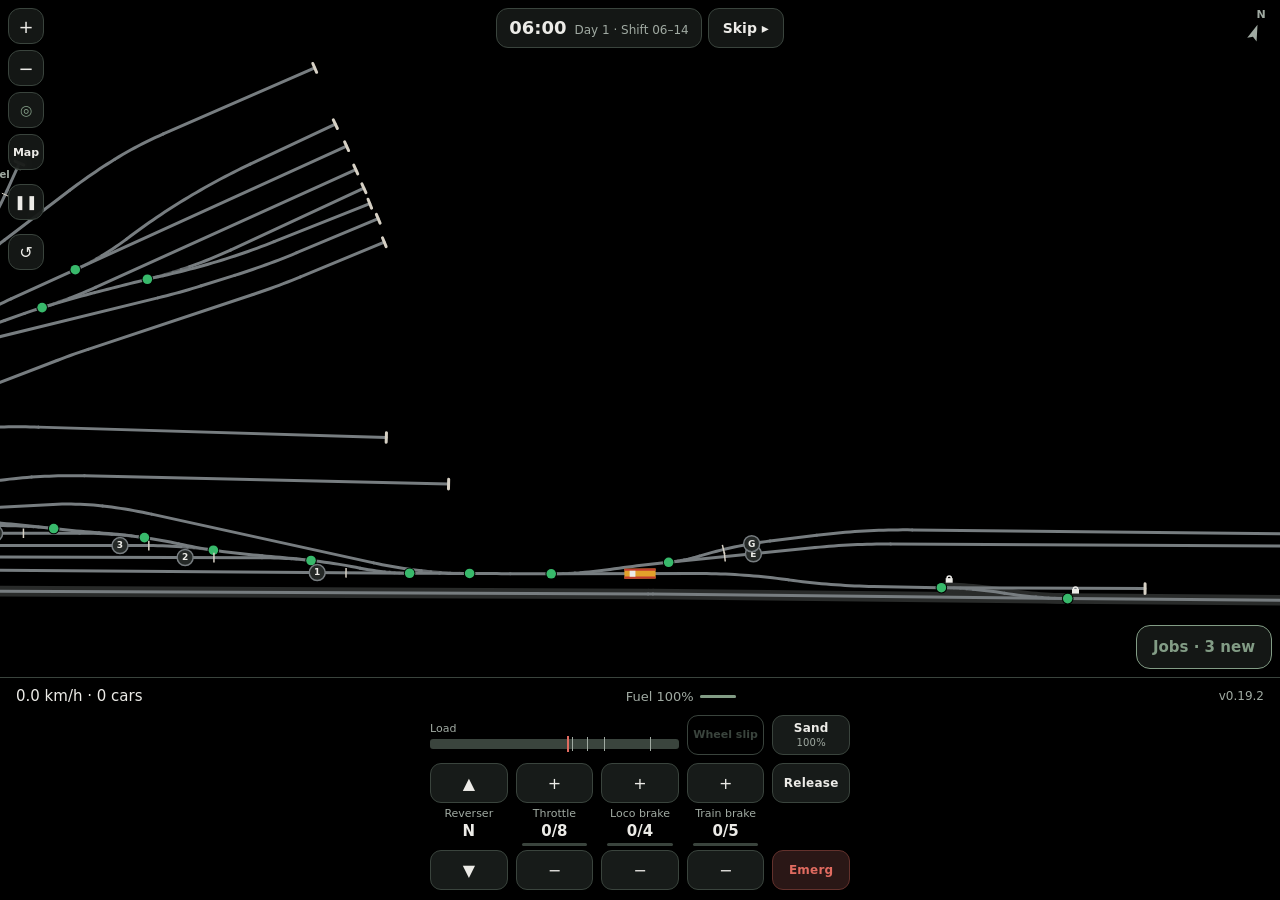
==== commit 50b6d424: "Merge remote-tracking branch 'origin/main' into claude/project-thread-37s8iw # Conflicts: #	docs/dec" ====
--- a/index.html
+++ b/index.html
@@ -150,6 +150,33 @@
   #sheet .consist td b { font-weight: 600; }
   #readout { font-variant-numeric: tabular-nums; display: flex; justify-content: space-between; }
   #readout small { color: var(--muted); font-size: 12px; align-self: center; }
+  #readout .fuel { display: flex; align-items: center; gap: 6px; font-size: 13px; color: var(--muted); }
+  #readout .fuel.warn { color: var(--warn); }
+  #readout .fuel .meter { display: block; width: 36px; margin: 0; }
+  #readout .fuel.warn .meter i { background: var(--warn); }
+  /* The traction gauges (#117), a row over the levers: the load meter
+     (motor current, with a red mark at continuous and a tick for each
+     short-time band past it), the wheel slip light, and Sand, held while
+     it's needed, over Release. */
+  #loadMeter { grid-column: span 3; align-self: center; }
+  #loadMeter { min-width: 0; margin-bottom: 4px; font-size: 11px; color: var(--muted); font-variant-numeric: tabular-nums; }
+  #loadMeter .label { display: flex; justify-content: space-between; }
+  #loadMeter .label b { font-weight: 600; color: var(--warn); }
+  #loadMeter .dial { position: relative; height: 10px; margin-top: 3px; border-radius: 3px; background: var(--line); }
+  #loadMeter .dial i { position: absolute; left: 0; top: 0; bottom: 0; width: 0; border-radius: 3px; background: var(--accent); }
+  #loadMeter.over .dial i { background: var(--warn); }
+  #loadMeter .dial s { position: absolute; top: -2px; bottom: -2px; width: 1px; background: var(--muted); }
+  #loadMeter .dial u { position: absolute; top: -3px; bottom: -3px; width: 2px; margin-left: -1px; background: var(--danger); }
+  #slipLight { height: 40px; box-sizing: border-box; border-radius: 11px; border: 1px solid var(--line);
+    display: flex; align-items: center; justify-content: center; text-align: center; line-height: 1.1;
+    font-size: 11px; font-weight: 600; color: var(--line); }
+  #slipLight.on { background: var(--warn); border-color: var(--warn); color: #000; }
+  #slipLight.danger { background: var(--danger-bg); border-color: var(--danger-line); color: var(--danger); }
+  #slipLight { margin-bottom: 4px; }
+  #sandBtn { margin-bottom: 4px; min-height: 40px; border-radius: 11px; border: 1px solid var(--line); background: var(--button); color: var(--fg);
+    font: 600 12px system-ui, sans-serif; touch-action: none; -webkit-tap-highlight-color: transparent; }
+  #sandBtn small { color: var(--muted); font-weight: 500; }
+  #sandBtn.on { background: var(--button-down); color: var(--accent); border-color: var(--accent); }
   /* The version number takes a long press (the dev overlay), so its target
      reaches past its text to a thumb's size. */
   #version { padding: 12px 16px; margin: -12px -16px; -webkit-touch-callout: none; touch-action: manipulation; }
@@ -222,16 +249,26 @@
   #carCard button:active { background: var(--button-down); }
   #carCard button.on { color: var(--accent); border-color: var(--accent); }
   /* A phone on its side has little height to spare: the controls move to the
-     right-hand edge instead, in two columns to keep that edge narrow:
-     reverser and throttle, then the two brakes, then Emergency and Release. */
+     right-hand edge instead, in two columns to keep that edge narrow: the
+     load meter, reverser and throttle, then the two brakes, then
+     Emergency, Release, the wheel slip light and Sand. */
   @media (orientation: landscape) and (max-height: 520px) {
     body { flex-direction: row; padding-bottom: env(safe-area-inset-bottom); }
     #bar { border-top: 0; border-left: 1px solid var(--line); justify-content: center;
       padding: 8px calc(12px + env(safe-area-inset-right)) 8px 12px; width: 232px; box-sizing: border-box; }
-    #controls { grid-template-columns: 1fr 1fr; gap: 3px 8px;
-      grid-template-areas: "revUp thrUp" "revL thrL" "revDown thrDown" "lbUp tbUp" "lbL tbL" "lbDown tbDown"
-        "emerg release"; }
+    #controls { grid-template-columns: repeat(4, 1fr); gap: 3px 6px;
+      grid-template-areas: "load load load load" "revUp revUp thrUp thrUp" "revL revL thrL thrL" "revDown revDown thrDown thrDown"
+        "lbUp lbUp tbUp tbUp" "lbL lbL tbL tbL" "lbDown lbDown tbDown tbDown" "emerg release slip sand"; }
     #controls .spacer { display: none; }
+    #bar { gap: 6px; }
+    #readout { flex-wrap: wrap; gap: 0 8px; font-size: 13px; }
+    #loadMeter { grid-area: load; display: flex; align-items: center; gap: 8px; margin-bottom: 2px; }
+    #loadMeter .label { flex: none; display: block; }
+    #loadMeter .label b { margin-left: 4px; }
+    #loadMeter .dial { flex: 1; margin-top: 0; }
+    #slipLight { grid-area: slip; } #sandBtn { grid-area: sand; }
+    #slipLight, #sandBtn { margin: 6px 0 0; height: auto; min-height: 40px; font-size: 10px; }
+    #sandBtn small { display: block; }
     #lbUp, #tbUp, #emergBtn, #releaseBtn { margin-top: 6px; }
     #revUp { grid-area: revUp; } #thrUp { grid-area: thrUp; } #lbUp { grid-area: lbUp; } #tbUp { grid-area: tbUp; }
     #revLever { grid-area: revL; } #thrLever { grid-area: thrL; } #lbLever { grid-area: lbL; } #tbLever { grid-area: tbL; }
@@ -270,8 +307,11 @@
   <div id="sheet"></div>
 </div>
 <div id="bar">
-  <div id="readout"><span id="readoutText"></span><small id="version"></small></div>
+  <div id="readout"><span id="readoutText"></span><span id="fuelGauge" class="fuel"></span><small id="version"></small></div>
   <div id="controls">
+    <div id="loadMeter"></div>
+    <div id="slipLight">Wheel slip</div>
+    <button id="sandBtn" class="word">Sand</button>
     <button id="revUp" aria-label="Reverser toward forward">▲&#xFE0E;</button>
     <button id="thrUp" aria-label="Throttle up">+</button>
     <button id="lbUp" aria-label="Loco brake on">+</button>
@@ -306,28 +346,30 @@
   //   WORLD DATA   the yard: track nodes, straight or curved segments between
   //                them, switches, the running tracks, and where track runs
   //                on beyond the map;
-  //                the kinds of rolling stock, the cars with their
+  //                the kinds of rolling stock (a loco's with its traction
+  //                figures), the fuel point, the cars with their
   //                markings and loads, and where it all starts; the yard
   //                tracks' blocks, the industries at Junín, the
   //                destinations waybills name, the cars' traffic at the
   //                start, the traffic plan's flows and the numbers of cars
   //                that join, and the road trains' and through trains'
-  //                timetables, and the routes Retiro's road trains run;
-  //                the lines out of Junín, for the Map.
+  //                timetables; the lines out of Junín, for the Map.
   //                Content passes (a new siding, a new yard) touch only this.
   //   STATE        what changes while playing: the time of day, switch
   //                positions, vehicles, the trains they are coupled into,
   //                the shunter's work under way at couplings,
-  //                the loco's controls, the cars' traffic (away off the
+  //                the loco's controls and its traction (load, slip, sand,
+  //                motor heat, fuel), the cars' traffic (away off the
   //                map included) and the pool of cars elsewhere on the
   //                line, the industries' work, the jobs, the arrivals held
-  //                outside, Retiro's road trains under way,
-  //                the through trains offered, refused line clear
+  //                outside, the through trains offered, refused line clear
   //                or running, who holds the main, and the train register.
   //                Built from WORLD DATA by makeState(); never edits WORLD DATA.
   //   UTILITIES    small geometry, track-walking and lookup helpers.
   //   SIMULATION   advances STATE by one fixed step, step(dt): the clock, and
-  //                all movement rules: forces, brakes, slack, contact
+  //                all movement rules: traction (the load, wheel slip,
+  //                motor heat and fuel, and over a skip the locos at
+  //                rest), forces, brakes, slack, contact
   //                buffer to buffer, and the shunter's hooking up and
   //                uncoupling coming due. The events ahead (a job due, a shift change)
   //                come from here too. The
@@ -340,12 +382,10 @@
   //                leaving, jobs opening with them and at shift changes,
   //                their lines checked against the yard, work done
   //                off-screen, rough handling, and results; through trains
-  //                offered, held or run past on the main; Retiro's road
-  //                trains offered, accepted on their locked routes and
-  //                driven on sight over the crossover; and the train
+  //                offered, held or run past on the main; and the train
   //                register of every train run and how late.
   //   ACTIONS      what the player can do (reverser, levers, Emergency,
-  //                Release, throw a switch, connect or part the air,
+  //                Release, sand, throw a switch, connect or part the air,
   //                hook up or uncouple, set a hand brake, skip ahead, take, hand back
   //                or report a job, ask for the main or report it clear),
   //                and the rules on
@@ -413,15 +453,64 @@
   const SWITCH_DIM_STEPS = 5;           // steps the fade is drawn in
   const G = 9.81;                       // m/s²
 
-  // Locomotive pull, modelled on a GM G12 as run in Argentina. The reverser
-  // sets its direction (cab end first is forward); each throttle notch gives
-  // an equal share of the pull; above LOCO_POWER / LOCO_MAX_FORCE (about
-  // 4.3 m/s) the engine's power limits it.
-  const THROTTLE_NOTCHES = 4;           // retunable
-  const LOCO_MAX_FORCE = 187e3;         // N at full notch; the G12's rated tractive effort
-  const LOCO_POWER = 977e3 * 0.8;       // W at the rail: the G12's 977 kW engine less an estimated fifth lost on the way; retunable
-  const LOCO_MAX_SPEED = 8;             // m/s (29 km/h); a yard limit, not the G12's own; pull fades to nothing over the last GOVERNOR_BAND
+  // Diesel-electric traction (#117; docs/design/traction.md, figures in
+  // docs/reference/diesel-traction.md). A loco's own figures (power at the
+  // rail, starting and continuous pull, fuel) are its kind's `traction` in
+  // WORLD DATA; these are the rules every loco follows. The reverser sets
+  // the pull's direction (cab end first is forward). The throttle has
+  // THROTTLE_NOTCHES notches above idle, each a share of full power; the
+  // load, a share of full, builds toward the notch's over about
+  // LOAD_UP_SECONDS and falls over about LOAD_DOWN_SECONDS. At load `l`
+  // the loco asks for the lesser of the notch's cap, starting pull × √l,
+  // and its power, l × power at the rail / speed. Asking for more than the
+  // rail's grip, ADHESION × the weight on the driven axles, slips the
+  // wheels: the load drops until it asks for SLIP_SHARE of the grip, and
+  // holds there until the throttle is notched down or sand goes on.
+  const THROTTLE_NOTCHES = 8;
+  const NOTCH_POWER = [0.07, 0.13, 0.27, 0.38, 0.48, 0.64, 0.87, 1];  // N1–N8, an EMD 16-645 on test (NSW EPA); Assumed for the ALCO 251
+  const LOAD_UP_SECONDS = 4;            // within 5 % of the new notch's load; Assumed, retunable
+  const LOAD_DOWN_SECONDS = 1;          // Assumed, retunable
+  const LOCO_MAX_SPEED = 8;             // m/s (29 km/h); a yard limit, not the loco's own; pull fades to nothing over the last GOVERNOR_BAND
   const GOVERNOR_BAND = 1;              // m/s
+  const ADHESION = { dry: 0.25, sanded: 0.35 };  // usable share of the weight on drivers at a stand (EMD); the rail is always dry for now (Tom)
+  // The grip falls as speed rises, by the shape of Curtius and Kniffler's
+  // curve, μ = 0.161 + 7.5 / (v + 44) with v in km/h, scaled so it is
+  // ADHESION at a stand (Tom, 2026-11-24): about 90 % of it at 10 km/h,
+  // 83 % at 21 km/h. The curve is Secondary; scaling it to EMD's usable
+  // figure is Assumed, retunable.
+  const curtiusKniffler = kmh => 0.161 + 7.5 / (kmh + 44);
+  const ADHESION_AT_SPEED = speed => curtiusKniffler(Math.abs(speed) * 3.6) / curtiusKniffler(0);  // speed in m/s
+  const SLIP_SHARE = 0.6;               // a slipping loco's pull, as a share of the grip; Assumed, retunable
+  const SAND_BOX_SECONDS = 20 * 60;     // s of sanding a full box holds; Assumed, retunable
+  // Traction motor heat, `heat` per loco, 1 at the trip: it moves by
+  // (r² − b·heat) / MOTOR_HEAT_SECONDS a second, r the motor current as a
+  // share of continuous (taken as pull / continuous pull) and b the
+  // blowers' cooling, BLOWER_IDLE at idle up to 1 in the top notch. At 1
+  // the motors trip: no power until the heat falls to MOTOR_RESET_HEAT.
+  // The time constant is fitted to an EMD D37's plate (5 min at 1.42×, 15
+  // min at 1.18×); no GE 761 plate was found. The load meter marks, past
+  // continuous, how long from cold each current is allowed:
+  // r = 1 / √(1 − e^(−t / MOTOR_HEAT_SECONDS)).
+  const MOTOR_HEAT_SECONDS = 10 * 60;   // Assumed, retunable
+  const BLOWER_IDLE = 0.5;              // Assumed, retunable
+  const MOTOR_RESET_HEAT = 0.8;         // Tom, 2026-11-24
+  const LOAD_METER_MINUTES = [60, 30, 15, 10, 5];
+  const LOAD_METER_BANDS = LOAD_METER_MINUTES.map(m => ({ minutes: m, r: 1 / Math.sqrt(1 - Math.exp(-m * 60 / MOTOR_HEAT_SECONDS)) }));
+  const LOAD_METER_MAX = 1.8;           // the meter's full scale, as a share of continuous
+  // Fuel, in litres, burned by the notch in use: a share of the top
+  // notch's burn, from the same EMD test's litres an hour (N1 55 … N8
+  // 618), Assumed for the ALCO 251; idle has its own rate. The engine
+  // idles all shift (Assumed). Below FUEL_LOW of the tank a "Fuel the
+  // loco" task appears; the loco fills, and its sand box with it, standing
+  // with its middle within FUEL_REACH of the fuel point (WORLD DATA), at
+  // FUEL_FILL_RATE. Run dry, its engine stops, and the depot brings fuel
+  // out to it FUEL_RESCUE_SECONDS later. All Assumed, retunable.
+  const NOTCH_FUEL = [55, 90, 179, 245, 309, 400, 538, 618].map(l => l / 618);
+  const DIESEL_DENSITY = 0.84;          // kg/L
+  const FUEL_LOW = 0.25;                // share of the tank
+  const FUEL_FILL_RATE = 150 / 60;      // L/s; a quarter tank filled in about 12 min
+  const FUEL_REACH = 6;                 // m
+  const FUEL_RESCUE_SECONDS = 3600;     // s
 
   // Rolling resistance, from the constant part of the Davis equation:
   // 1.3 lb per short ton of weight plus a fixed drag per axle that depends
@@ -558,22 +647,6 @@
   const DAYLIGHT_FROM = 6 * HOUR;
   const DAYLIGHT_TO = 20 * HOUR;
   const MAIN_ASK_MINUTES = [10, 20, 30];  // retunable
-  // Retiro road trains over the crossover (#78; docs/design/living-railway.md).
-  // The game drives them, at THROUGH_SPEED while the whole train is on the
-  // main and YARD_SPEED off it, on sight: braking at ROAD_DECEL, each stops
-  // ROAD_SIGHT_MARGIN short of anything in its way, and stands
-  // ROAD_STAND_CLEAR past a switch or fouling point it clears to reverse. A
-  // departure's road loco comes off the depot fan LOCO_OFF_SHED before the
-  // train leaves; once it is coupled, the station checks the train
-  // (RITO art. 207) for DEPARTURE_CHECK. A road train waiting for its
-  // route has it checked every ROAD_CHECK_SECONDS.
-  const YARD_SPEED = 15 / 3.6;          // m/s; Assumed: no FA switching speed found; retunable
-  const ROAD_DECEL = 0.3;               // m/s²; estimated, retunable
-  const ROAD_SIGHT_MARGIN = 10;         // m; retunable
-  const ROAD_STAND_CLEAR = 5;           // m; retunable
-  const LOCO_OFF_SHED = 20 * 60;        // s; retunable
-  const DEPARTURE_CHECK = 10 * 60;      // s, brake test and paperwork; Assumed, retunable
-  const ROAD_CHECK_SECONDS = 1;
   // A job is inefficient when its moves pass this many per car handled
   // and per block. A move is each change of direction of the player's
   // loco (#62), so stopping to throw a switch or uncouple isn't one.
@@ -962,7 +1035,7 @@
   const MAP_EDGES = ["mainWestEnd", "mainEastEnd"];
 
   // Kinds of rolling stock. Lengths are over the couplers. FA-era cars run
-  // on plain bearings (Unconfirmed); the G12 on roller bearings.
+  // on plain bearings (Unconfirmed); the locos on roller bearings.
   // A freight car kind has its Spanish name, its FA type code (type and
   // sub-type, NEFA 958), its stencilled tare and load limit (`carga`) in
   // tonnes, and FA's paint for it (NEFA 560–562): a body colour, and a
@@ -977,9 +1050,22 @@
   const MATERFER_COACH = { coach: true, length: 25, tare: 45, carga: 0, axles: 4, bearing: "roller",
                            colour: "#c9c5ca", stripe: "#c23b2e", stripeShare: 0.1, ends: "#1d3561" };
   const VEHICLE_TYPES = {
-    g12:       { loco: true, name: "GM G12", length: 14, mass: 109e3, axles: 4, bearing: "roller", colour: "#c0533a" }, // length approximate
-    // The Aconcagua's loco (#77): FA yellow-orange, its red lower band
-    // showing along the sides. docs/reference/locomotives.md.
+    // The yard engine (#117): an ALCo RSD-35, the San Martín's light
+    // branch-and-local loco, C-C with all six axles driven. Its figures are
+    // estimates from its weight and its sister, the Renfe 313
+    // (docs/reference/diesel-traction.md): `power` at the rail (W),
+    // `starting` and `continuous` pull (N), the share of its weight on
+    // `driven` axles, its fuel `tank` (L) and burn in the top notch and at
+    // idle (L/h). Its length is a placeholder; its paint is FA's, as on
+    // the RSD-16 (Unconfirmed for the RSD-35). `cab`: the cab's span in
+    // metres back from the cab end, behind its short hood (Assumed).
+    rsd35:     { loco: true, name: "ALCo RSD-35", length: 14, mass: 79e3, axles: 6, bearing: "roller", colour: "#e3a12a",
+                 stripe: "#c23b2e", stripeShare: 0.22, cab: [2.2, 4.6],
+                 traction: { power: 895e3 * 0.8, starting: 0.25 * 79e3 * G, continuous: 120e3, driven: 1, tank: 2500,
+                             topBurn: 1200 * 157.6 / 1000 / DIESEL_DENSITY, idleBurn: 8 } },
+    // The Aconcagua's loco (#77), and the through freights' (Tom,
+    // 2026-11-24): FA yellow-orange, its red lower band showing along the
+    // sides. docs/reference/locomotives.md. The game drives it.
     rsd16:     { loco: true, name: "ALCo RSD-16", length: 17.1, mass: 108e3, axles: 6, bearing: "roller", colour: "#e3a12a",
                  stripe: "#c23b2e", stripeShare: 0.22 },
     cubierto:  { name: "Vagón cubierto",  code: "26", length: 15.5, tare: 21, carga: 50, axles: 4, bearing: "plain", colour: "#a2a5a3" },
@@ -1063,7 +1149,7 @@
   // 3, starts empty for the first arrival. Cars not laid out here start
   // away, off the map, and come in on the arrivals.
   const START_TRAINS = [
-    { segment: "lead_3", s: 30, dir: -1, vehicles: [{ id: "loco1", type: "g12" }] },
+    { segment: "lead_3", s: 30, dir: -1, vehicles: [{ id: "loco1", type: "rsd35" }] },
     { segment: "yard1_2", s: 430, dir: 1, vehicles: [{ id: "car1" }, { id: "car2" }] },
     { segment: "yard2_2", s: 370, dir: 1, vehicles: [{ id: "car9" }, { id: "car12" }, { id: "car6" }] },
     { segment: "yard4_2", s: 290, dir: 1, vehicles: [{ id: "car3" }, { id: "car7" }, { id: "car8" }, { id: "car15" }, { id: "car13" }] },
@@ -1071,6 +1157,11 @@
     { segment: "yard6_2", s: 220, dir: 1, vehicles: [{ id: "car4" }, { id: "car5" }, { id: "car10" }] },
   ];
   const PLAYER_LOCO = "loco1";
+  // Where locos take fuel (#117): beside the turntable, where Junín's
+  // depot kept its oil reserve tanks (Secondary; diesels fuelling there is
+  // Unconfirmed). A loco fuels standing with its middle near this point,
+  // `s` metres along `segment`.
+  const FUEL_POINT = { segment: "turntableSpur_5", s: 4 };
 
   // Operations (docs/design/). The yard tracks, numbered from the main-line
   // side, each with its switch, its segments from the switch to the buffer,
@@ -1194,50 +1285,23 @@
     car14: { waybill: "stored" },    car16: { waybill: "stored" },     car11: { waybill: "stored" },
     car4:  { flow: "materials" },    car5:  { waybill: "stored" },     car10: { flow: "grainJunin" },
   };
-  // Road trains (#49), each day: an arrival comes onto ARRIVAL_TRACK,
-  // bringing cars back from away; a departure takes its block's cars from
-  // that block's track and goes. `at` is the time of day an arrival stands
-  // on its track or a departure leaves; numbers are the game's. An arrival
-  // brings the cars coming back from the stations on its `side` (their
-  // block). Retiro has two departures a day: one 16-car train can't take
-  // Molinos Tassara's traffic on top of the rest (#105). Retunable.
-  // Mendoza's trains appear at, and vanish from, the yard tracks' cut-off
-  // west end: an arrival stands at the buffer, its road loco gone. The
-  // buffer stands for the rest of the yard toward the station. Retiro's,
-  // `east`, run in and out over the crossover on ROAD_ROUTES (#78).
+  // Road trains (#49), each day: an arrival comes onto ARRIVAL_TRACK at the
+  // buffer end, its road loco already gone, bringing cars back from away;
+  // a departure takes its block's cars from that block's track and goes.
+  // The buffer stands for the rest of the yard toward the station. `at` is
+  // the time of day; numbers are the game's. An arrival brings the cars
+  // coming back from the stations on its `side` (their block). Retiro has
+  // two departures a day: one 16-car train can't take Molinos Tassara's
+  // traffic on top of the rest (#105). Retunable.
   const TIMETABLE = [
-    { id: "a1101", number: "1101", arrives: true, from: "Retiro",  side: "retiro",   at: 7 * HOUR, east: true },
-    { id: "d1102", number: "1102", arrives: false, to: "Retiro",  block: "retiro",   at: 9 * HOUR, east: true },
+    { id: "a1101", number: "1101", arrives: true, from: "Retiro",  side: "retiro",   at: 7 * HOUR },
+    { id: "d1102", number: "1102", arrives: false, to: "Retiro",  block: "retiro",   at: 9 * HOUR },
     { id: "d1202", number: "1202", arrives: false, to: "Mendoza", block: "mendoza",  at: 12.5 * HOUR },
     { id: "a1203", number: "1203", arrives: true, from: "Mendoza", side: "mendoza",  at: 15 * HOUR },
-    { id: "d1104", number: "1104", arrives: false, to: "Retiro",  block: "retiro",   at: 20.5 * HOUR, east: true },
-    { id: "a1105", number: "1105", arrives: true, from: "Retiro",  side: "retiro",   at: 23 * HOUR, east: true },
+    { id: "d1104", number: "1104", arrives: false, to: "Retiro",  block: "retiro",   at: 20.5 * HOUR },
+    { id: "a1105", number: "1105", arrives: true, from: "Retiro",  side: "retiro",   at: 23 * HOUR },
     { id: "d1206", number: "1206", arrives: false, to: "Mendoza", block: "mendoza",    at: 4.5 * HOUR },
   ];
-  // The routes the station sets and locks for a Retiro road train (#78),
-  // each as legs: a leg runs from end of track `from`, the switches lying as
-  // `set` says (trailing ones too, so they show it), to its `stop`: the
-  // buffer, off the map at the edge, on sight against the cut it takes, or
-  // standing clear of a switch or of a yard track's fouling point
-  // (`clearOf`), where it reverses for the next leg. An arrival runs in from
-  // the east edge to Track 3, loco first; a departure out from Track 1. Its
-  // road loco, ROAD_LOCO's kind, comes off fan track 8, the nearest the
-  // ladder: the fan leaves Track 7 beside the ladder, so the loco reverses
-  // on Track 7, and on the lead past J1, to reach Track 1 from the lead.
-  // The routes are the game's reading of the map; retunable.
-  const ROAD_LOCO = "g12";
-  const ROAD_ROUTES = {
-    in: [{ from: "mainEastEnd", stop: "buffer",
-           set: { X2: "crossover_2", X1: "crossover_1", T1: "lead_3", J1: "J1J2_1", J2: "J2J3_1", J3: "J3J4_1", J4: "yard3_1" } }],
-    out: [{ from: "yard1End", stop: "edge",
-            set: { J2: "yard1_1", J1: "J1J2_1", T1: "lead_3", X1: "crossover_1", X2: "crossover_2" } }],
-    shed: [
-      { from: "fan8End", stop: { clearOf: "yard7" }, set: { J12: "fan8_1", J10: "J10J12_1", J11: "J10J11_2" } },
-      { from: "yard7End", stop: { clearOf: "J1" }, set: { J11: "J10J11_2", J10: "J7J10_2", J7: "J5J7_2", J5: "J1J5_6", J1: "J1J5_1" } },
-      { from: "leadEnd", stop: "cut", set: { J1: "J1J2_1", J2: "yard1_1" } },
-    ],
-  };
-
   // Through trains (#56, #77): they pass on the main without working the
   // yard. `enters` is the edge of the map they come in at: from Retiro the
   // east, from Mendoza the west, the station side. `at` is when the head
@@ -1257,11 +1321,12 @@
       consist: "aconcagua", passenger: true },
     { id: "x2404", number: "2404", from: "Mendoza", to: "Retiro",  enters: "west", at: 2 * HOUR,     consist: "freight" },
   ];
-  // Each make-up: the loco at the head, then the cars from behind it. The
-  // Aconcagua's (#77, Tom 2026-11-24; retunable): an RSD-16, the van, two
+  // Each make-up: the loco at the head, then the cars from behind it. A
+  // freight's loco is an RSD-16, the San Martín's main-line power (Tom,
+  // 2026-11-24, #117). The Aconcagua's (#77, Tom 2026-11-24; retunable): an RSD-16, the van, two
   // tourist, two first, the restaurant and the pullman.
   const THROUGH_CONSISTS = {
-    freight: { loco: "g12", cars: ["tolva", "tolva", "tolva", "cubierto", "cubierto", "tolva", "bordeAlto", "tanque",
+    freight: { loco: "rsd16", cars: ["tolva", "tolva", "tolva", "cubierto", "cubierto", "tolva", "bordeAlto", "tanque",
       "tanque", "tolva", "tolva", "cubierto", "plataforma", "tolva", "tolva"] },
     aconcagua: { loco: "rsd16", cars: ["coachF", "coachCT", "coachCT", "coachP", "coachP", "coachR", "coachPA"] },
   };
@@ -1319,11 +1384,7 @@
     // how late, and the yard's cause;
     // `nextShiftAt` is the next shift change to act on, and `timetableAt`
     // the time from which road trains are still to run; `held` lists the
-    // arrivals held outside, waiting for the arrival track; `roadAt` the
-    // time from which Retiro's road trains (#78) are still to start, and
-    // `road` those started: offered, refused, coming in, a road loco off
-    // shed, standing for the station's check, or leaving, each with its
-    // vehicles on the map, its speed and its waits by cause. `throughAt` is
+    // arrivals held outside, waiting for the arrival track. `throughAt` is
     // the time from which through trains are still to be offered;
     // `through` lists those offered, held or running, each with its
     // vehicles on the map and its speed. `main` says whether the player
@@ -1331,7 +1392,7 @@
     // traffic.
     const st = { clock: START_CLOCK, switches: {}, vehicles: {}, trains: {}, air: {}, gaps: {}, work: {}, nextTrain: 1,
                  cars: {}, jobs: [], nextJob: 1, moves: 0, locoSense: 0, register: [], nextShiftAt: START_CLOCK,
-                 timetableAt: START_CLOCK, held: [], roadAt: START_CLOCK, road: [], throughAt: START_CLOCK, through: [], main: { held: false, until: null },
+                 timetableAt: START_CLOCK, held: [], throughAt: START_CLOCK, through: [], main: { held: false, until: null },
                  pool: {}, nextCar: 1, poolCount: { joined: 0, left: 0 }, poolSince: START_CLOCK, industries: {},
                  seed: Math.floor(Math.random() * 2 ** 31), notice: null };
     for (const id in SWITCHES) st.switches[id] = { set: SWITCHES[id].normal };
@@ -1366,8 +1427,16 @@
   // Puts vehicle `id` of kind `type` into STATE, standing and in no train.
   function addVehicle(id, type, flip = 1) {
     state.vehicles[id] = { id, type, flip, speed: 0, handBrake: false };
+    // A loco's controls, and its traction (#117): the `load` built up (a
+    // share of full), the `pull` it gives this step (N), whether its wheels
+    // `slip`, whether sand is going on (`sanding`) and how much is left in
+    // the box (`sand`, a share), its motors' `heat` (1 trips them) and
+    // whether they are `tripped`, its `fuel` in litres, and when it ran
+    // dry (`emptyAt`, or null). A loco starts with a full tank and box.
+    const tr = VEHICLE_TYPES[type].traction;
     if (VEHICLE_TYPES[type].loco) state.vehicles[id].controls = { reverser: 0, throttle: 0, locoBrake: 0, trainBrake: 0,
-      locoApplied: 0, trainApplied: 0, emergency: false };
+      locoApplied: 0, trainApplied: 0, emergency: false,
+      load: 0, pull: 0, slip: false, sanding: false, sand: 1, heat: 0, tripped: false, fuel: tr ? tr.tank : 0, emptyAt: null };
   }
   // Lays vehicles `ids` out as one train, coupled and bunched, back from
   // its head end, which stands `s` metres along `segment` facing `dir` (+1
@@ -1628,6 +1697,133 @@
     return reach;
   }
 
+  // Diesel-electric traction (#117; docs/design/traction.md). Each step,
+  // a loco's load moves toward its notch's, its pull is worked out from
+  // the load, its speed and the rail's grip, and its motors heat or cool
+  // and its engine burns fuel by what it does. A loco whose kind has no
+  // `traction` (the game drives it) gives no pull.
+  const tractionOf = v => vehicleType(v).traction;
+  // The pull loco `v` asks for at load share `load`, before the rail's
+  // grip: the notch's cap or its power at this speed, whichever is less,
+  // fading out near the yard's speed limit.
+  function askedPull(v, tr, load) {
+    const along = v.speed * v.controls.reverser * v.flip;        // speed in the direction of pull
+    const governor = Math.max(0, Math.min(1, (LOCO_MAX_SPEED - along) / GOVERNOR_BAND));
+    return Math.min(tr.starting * Math.sqrt(load), load * tr.power / Math.max(Math.abs(along), EPS)) * governor;
+  }
+  // The rail's grip under loco `v`: the adhesion, sanded while sand goes
+  // on and the box has some, falling with speed, times the weight on its
+  // driven axles.
+  const sanding = c => c.sanding && c.sand > 0;
+  const gripOf = (v, tr) => (sanding(v.controls) ? ADHESION.sanded : ADHESION.dry) * ADHESION_AT_SPEED(v.speed)
+    * tr.driven * vehicleMass(v) * G;
+  // Whether loco `v` stands at the fuel point.
+  function atFuelPoint(v) {
+    const p = pointOn(v.seg, v.s), f = pointOn(FUEL_POINT.segment, FUEL_POINT.s);
+    return v.speed === 0 && Math.hypot(p.x - f.x, p.y - f.y) <= FUEL_REACH;
+  }
+  // The share of full fuel burn at the throttle's notch: idle when the
+  // throttle is shut or the motors are tripped, as the load is off.
+  function burnRate(c, tr) {
+    if (c.fuel <= 0) return 0;
+    return c.throttle && !c.tripped ? tr.topBurn * NOTCH_FUEL[c.throttle - 1] : tr.idleBurn;
+  }
+  // Burns `litres` from loco `v`'s tank, with the notice when it falls
+  // low, and stops its engine when it runs dry at `at`.
+  function burnFuel(v, tr, litres, at) {
+    const c = v.controls, before = c.fuel;
+    c.fuel = Math.max(0, c.fuel - litres);
+    if (before >= FUEL_LOW * tr.tank && c.fuel < FUEL_LOW * tr.tank && c.fuel > 0) setNotice("Fuel low: fuel the loco by the turntable");
+    if (before > 0 && c.fuel === 0) {
+      Object.assign(c, { emptyAt: at, load: 0, pull: 0, slip: false });
+      setNotice(`Out of fuel: the engine stopped. Fuel comes out at ${clockText(at + FUEL_RESCUE_SECONDS)}`);
+    }
+  }
+  // The depot brings fuel out to a loco run dry, FUEL_RESCUE_SECONDS after.
+  function rescueDue(v, tr, at) {
+    const c = v.controls;
+    if (c.emptyAt === null || at < c.emptyAt + FUEL_RESCUE_SECONDS) return;
+    Object.assign(c, { fuel: tr.tank, emptyAt: null });
+    setNotice("Fuel brought out: the engine runs again");
+  }
+  // Fills loco `v`'s tank, and its sand box, at the fuel point for `dt`.
+  function fillAt(v, tr, dt) {
+    const c = v.controls;
+    c.fuel = Math.min(tr.tank, c.fuel + FUEL_FILL_RATE * dt);
+    if (tr.tank - c.fuel < 0.01) c.fuel = tr.tank;
+    if (c.fuel > 0) c.emptyAt = null;
+    c.sand = 1;
+  }
+  // The motors trip at full heat: power is cut until they cool. It counts
+  // as rough handling on the jobs being worked (Tom, 2026-11-24).
+  function checkTrip(c) {
+    if (!c.tripped && c.heat >= 1) {
+      Object.assign(c, { tripped: true, slip: false });
+      for (const j of openJobs()) if (j.taken) j.overheats.push(Math.round(state.clock));
+      setNotice("Traction motors overheated: power cut until they cool");
+    } else if (c.tripped && c.heat <= MOTOR_RESET_HEAT) {
+      c.tripped = false;
+      setNotice("Traction motors cooled: power back");
+    }
+  }
+  function stepTraction(v, dt) {
+    const c = v.controls, tr = tractionOf(v);
+    if (!tr) return;
+    const running = c.fuel > 0, notch = running && !c.tripped && c.reverser ? c.throttle : 0;
+    const target = notch ? NOTCH_POWER[notch - 1] : 0;
+    // The load builds or falls toward the notch's; slipping, it holds.
+    // Tripped or out of fuel, power is cut at once.
+    if (!running || c.tripped) c.load = 0;
+    else if (!c.slip || target < c.load) {
+      const tau = (target > c.load ? LOAD_UP_SECONDS : LOAD_DOWN_SECONDS) / 3;    // within 5 % in three time constants
+      c.load += (target - c.load) * Math.min(1, dt / tau);
+      if (target === 0 && c.load < 1e-4) c.load = 0;
+    }
+    const grip = gripOf(v, tr);
+    let ask = c.reverser && c.load ? askedPull(v, tr, c.load) : 0;
+    if (!c.slip && ask > grip * (1 + 1e-9)) {
+      // The wheels let go: the load drops until it asks for SLIP_SHARE of
+      // the grip, at this speed.
+      c.slip = true;
+      const want = SLIP_SHARE * grip, along = Math.abs(v.speed);
+      c.load = Math.min(c.load, Math.max((want / tr.starting) ** 2, want * along / tr.power));
+      ask = askedPull(v, tr, c.load);
+    }
+    c.pull = c.slip ? Math.min(ask, SLIP_SHARE * grip) : ask;
+    if (sanding(c)) c.sand = Math.max(0, c.sand - dt / SAND_BOX_SECONDS);
+    // Heat: the current share squared in, the blowers' cooling out.
+    const r = c.pull / tr.continuous, b = BLOWER_IDLE + (1 - BLOWER_IDLE) * (running ? c.throttle : 0) / THROTTLE_NOTCHES;
+    c.heat = Math.max(0, c.heat + (r * r - b * c.heat) / MOTOR_HEAT_SECONDS * dt);
+    checkTrip(c);
+    burnFuel(v, tr, burnRate(c, tr) * dt / HOUR, state.clock);
+    rescueDue(v, tr, state.clock);
+    if (atFuelPoint(v)) fillAt(v, tr, dt);
+  }
+  // A skip of `dt` seconds from the clock, everything standing and the
+  // throttle shut: no physics runs, so each loco's motors cool, its engine
+  // idles and it takes fuel at the fuel point, worked out at once.
+  function restLocos(dt) {
+    for (const id in state.vehicles) {
+      const v = state.vehicles[id], c = v.controls, tr = c && tractionOf(v);
+      if (!tr) continue;
+      Object.assign(c, { load: 0, pull: 0, slip: false });
+      c.heat *= Math.exp(-BLOWER_IDLE * dt / MOTOR_HEAT_SECONDS);
+      checkTrip(c);
+      if (atFuelPoint(v)) { fillAt(v, tr, (1 - tr.idleBurn / HOUR / FUEL_FILL_RATE) * dt); continue; }
+      let left = dt, at = state.clock;
+      if (c.fuel > 0) {
+        const lasts = c.fuel / tr.idleBurn * HOUR, t = Math.min(left, lasts);
+        burnFuel(v, tr, t >= lasts ? c.fuel : tr.idleBurn * t / HOUR, at + t);
+        left -= t; at += t;
+      }
+      if (left > 0 && c.emptyAt !== null && c.emptyAt + FUEL_RESCUE_SECONDS <= state.clock + dt) {
+        const from = c.emptyAt + FUEL_RESCUE_SECONDS;
+        rescueDue(v, tr, from);
+        burnFuel(v, tr, tr.idleBurn * (state.clock + dt - from) / HOUR, state.clock + dt);
+      }
+    }
+  }
+
   // The forces on each vehicle of a train this step, by id: `pull` (+
   // toward the head), `hold` from brakes, and the resistance to rolling
   // (`roll`) or to getting a standing vehicle moving (`start`). Curves add
@@ -1643,14 +1839,7 @@
     for (const id of t.vehicles) {
       const v = state.vehicles[id], type = vehicleType(v), c = v.controls, weight = vehicleMass(v) * G;
       let pull = 0, hold = 0;
-      if (c && c.throttle && c.reverser) {
-        const sense = c.reverser * v.flip;                        // toward the head, or not
-        const along = v.speed * sense;                            // speed in the direction of pull
-        const share = c.throttle / THROTTLE_NOTCHES;
-        const force = Math.min(LOCO_MAX_FORCE, LOCO_POWER / Math.max(Math.abs(along), EPS));
-        const governor = Math.max(0, Math.min(1, (LOCO_MAX_SPEED - along) / GOVERNOR_BAND));
-        pull = sense * share * force * governor;
-      }
+      if (c && c.pull) pull = c.reverser * v.flip * c.pull;       // toward the head, or not
       if (c) hold += c.locoApplied * LOCO_BRAKE_RATIO * weight;
       hold += trainApplied * TRAIN_BRAKE_RATIO * weight * reach[id];
       if (v.handBrake) hold += HAND_BRAKE_FORCE;
@@ -1872,7 +2061,10 @@
 
   function step(dt) {
     state.clock += dt;
-    for (const id in state.vehicles) if (state.vehicles[id].controls) stepBrakes(state.vehicles[id].controls, dt);
+    for (const id in state.vehicles) if (state.vehicles[id].controls) {
+      stepBrakes(state.vehicles[id].controls, dt);
+      stepTraction(state.vehicles[id], dt);
+    }
     for (const id in state.trains) stepAir(state.trains[id], dt);
     const forces = {};
     for (const id in state.trains) vehicleForces(state.trains[id], forces);
@@ -1880,7 +2072,6 @@
     stepWork();
     countMoves();
     stepThrough(dt);
-    stepRoad(dt);
     runEvents();
     if (state.notice && (state.notice.time -= dt) <= 0) state.notice = null;
   }
@@ -1893,34 +2084,31 @@
   }
   // The events ahead of the clock, soonest first, up to and including the
   // end of this shift: jobs falling due, road trains arriving and leaving
-  // (a departure with its build job), a Retiro road train offered or its
-  // loco off shed (#78), through trains offered, an industry's work done,
-  // and the shift change, when the next jobs open.
+  // (a departure with its build job), through trains offered, an
+  // industry's work done, the loco full at the fuel point or fuel brought
+  // out to it, and the shift change, when the next jobs open.
   function eventsAhead() {
     const end = shiftAt(state.clock).end, out = [];
-    const train = (at, tt, run, kind = "train") => {
-      const j = state.jobs.find(j => j.run === run);
-      if (at > state.clock && at <= end) out.push({ at, kind, tt, job: j && !j.result ? j.id : null });
-    };
     for (const j of state.jobs) if (!j.result && j.kind !== "build" && j.due > state.clock && j.due <= end) out.push({ at: j.due, kind: "due", job: j.id });
-    for (const r of runsBetween(state.timetableAt, end)) if (!timetableEntry(r.tt).east) train(r.at, r.tt, r.id);
-    // Retiro's: those still to start, by when they start and their time;
-    // those started, by when an arrival accepted is in or a departure leaves.
-    for (const r of runsBetween(state.roadAt, end + ROAD_LEAD)) {
-      const tt = timetableEntry(r.tt);
-      if (!tt.east) continue;
-      train(roadStartAt(tt, r.at), r.tt, r.id, tt.arrives ? "offer" : "loco");
-      train(r.at, r.tt, r.id);
-    }
-    for (const r of state.road) {
-      const at = r.kind === "arrival" ? (r.status === "accepted" ? r.enters + ROAD_IN_TIME : null) : r.at;
-      if (at !== null) train(at, r.tt, r.id);
+    for (const r of runsBetween(state.timetableAt, end)) {
+      if (r.at <= state.clock) continue;
+      const j = state.jobs.find(j => j.run === r.id);
+      out.push({ at: r.at, kind: "train", tt: r.tt, job: j && !j.result ? j.id : null });
     }
     for (const r of runsBetween(Math.max(state.throughAt, state.clock + 1) + OFFER_LEAD_SECONDS, end + OFFER_LEAD_SECONDS, THROUGH_TIMETABLE))
       out.push({ at: r.at - OFFER_LEAD_SECONDS, kind: "offer", through: r.tt });
     for (const ind in INDUSTRIES) {
       const r = state.industries[ind].readyAt;
       if (r !== null && r > state.clock && r < end) out.push({ at: r, kind: "industry", industry: ind });
+    }
+    // A loco taking fuel is full, or one run dry gets fuel brought out.
+    for (const id in state.vehicles) {
+      const v = state.vehicles[id], tr = v.controls && tractionOf(v);
+      if (!tr) continue;
+      const c = v.controls, full = atFuelPoint(v) && tr.tank - c.fuel >= 0.01
+        ? state.clock + (tr.tank - c.fuel) / (FUEL_FILL_RATE - tr.idleBurn / HOUR) : null;
+      if (full !== null && full < end) out.push({ at: full, kind: "fuelled" });
+      else if (c.emptyAt !== null && c.emptyAt + FUEL_RESCUE_SECONDS < end) out.push({ at: c.emptyAt + FUEL_RESCUE_SECONDS, kind: "fuel" });
     }
     out.push({ at: end, kind: "shift" });
     return out.sort((a, b) => a.at - b.at);
@@ -1970,9 +2158,6 @@
     if (h.length > HISTORY_KEPT) h.shift();
   }
   const jobById = id => state.jobs.find(j => j.id === id);
-  // When a job must be done: when due, or a Retiro build when its road
-  // loco comes off shed (#78). Another crew does one not taken then.
-  const readyBy = j => j.ready || j.due;
   const openJobs = () => state.jobs.filter(j => !j.result);
 
   // The block a car goes to next, or null when it stays where it is (or is
@@ -2074,44 +2259,28 @@
     return true;
   }
 
-  // Acts, in time order, on every industry's work done, shift change,
-  // road train and Retiro road train's start the clock has reached, then
-  // lets in any arrival held outside whose track is clear, moves Retiro's
-  // road trains on (#78), and the main's through trains. `instant` while
-  // the clock skips: nothing moves then, so a Retiro road train's moves
-  // are done at once, each at its time, and it is checked again after
-  // every event in the skip.
-  function runEvents(instant = false) {
-    const woke = new Set();
+  // Acts, in time order, on every industry's work done, shift change and
+  // road train the clock has reached, then lets in any arrival held
+  // outside whose track is clear.
+  function runEvents() {
     for (;;) {
-      const now = state.clock, next = [];
-      const ind = industryDue(), run = runsBetween(state.timetableAt, now)[0], road = nextRoadRun();
-      if (ind) next.push({ at: ind.at, go: () => industryReady(ind.ind, ind.at) });
-      if (state.nextShiftAt <= now) next.push({ at: state.nextShiftAt, go: () => {
+      const run = runsBetween(state.timetableAt, state.clock)[0], ind = industryDue();
+      if (ind && (state.nextShiftAt > state.clock || ind.at <= state.nextShiftAt) && (!run || ind.at <= run.at)) {
+        industryReady(ind.ind, ind.at);
+        continue;
+      }
+      if (state.nextShiftAt <= state.clock && (!run || state.nextShiftAt <= run.at)) {
         shiftChange(state.nextShiftAt);
         state.nextShiftAt += SHIFT_HOURS * HOUR;
-      } });
-      if (run) next.push({ at: run.at, go: () => {
-        state.timetableAt = run.at + 1;
-        const tt = timetableEntry(run.tt);
-        if (tt.east) return;                // Retiro's start ahead of their time: startRoad()
-        if (tt.arrives) state.held.push(run);
-        else departureDue(run);
-        letInArrivals(run.at);
-      } });
-      if (road && road.start <= now) next.push({ at: road.start, go: () => startRoad(road, road.start) });
-      if (instant) for (const r of state.road) {
-        const at = roadWake(r);
-        if (at !== null && at <= now && !woke.has(r.id + "@" + at)) next.push({ at, go: () => woke.add(r.id + "@" + at) });
+        continue;
       }
-      if (!next.length) break;
-      // The soonest; on a tie, in the order above.
-      const e = next.reduce((a, b) => b.at < a.at ? b : a);
-      e.go();
-      if (instant) for (const r of [...state.road]) advanceRoad(r, e.at, true);
+      if (!run) break;
+      state.timetableAt = run.at + 1;
+      if (timetableEntry(run.tt).arrives) state.held.push(run);
+      else departureDue(run);
+      letInArrivals(run.at);
     }
     letInArrivals(state.clock);
-    for (const r of [...state.road]) advanceRoad(r, state.clock, instant);
     mainEvents();
   }
   // The road trains (or the through trains of `table`) that run from
@@ -2151,7 +2320,7 @@
     const busy = new Set(openJobs().flatMap(j => j.cars));
     for (const id in state.cars) {
       const c = state.cars[id], v = state.vehicles[id], block = dispositionOf(id);
-      if (c.away !== null || busy.has(id) || v.speed !== 0 || v.run || !block || !dispositionMet(id)) continue;
+      if (c.away !== null || busy.has(id) || v.speed !== 0 || !block || !dispositionMet(id)) continue;
       if (c.badOrder) {
         c.badOrder = null;
         logCar(id, `Repaired on ${YARD_TRACKS[trackAt(v)].name}`, at);
@@ -2254,7 +2423,7 @@
     const blockOrder = Object.keys(BLOCKS);
     job.cars.sort((a, b) => blockOrder.indexOf(dispositionOf(a)) - blockOrder.indexOf(dispositionOf(b)));
     const j = { id: "job" + state.nextJob++, blocks: new Set(job.cars.map(dispositionOf)).size,
-                taken: false, movesAtTake: 0, damaged: [], trainsHeld: [], overruns: [], result: null, ...job };
+                taken: false, movesAtTake: 0, damaged: [], trainsHeld: [], overruns: [], overheats: [], result: null, ...job };
     state.jobs.push(j);
     return j;
   }
@@ -2376,10 +2545,9 @@
   }
 
   // Lets in the arrivals held outside, first come first, while the arrival
-  // track stands clear and no Retiro arrival has its route set for it.
+  // track stands clear.
   function letInArrivals(at) {
-    while (state.held.length && trackClear(ARRIVAL_TRACK) && !state.road.some(r => r.kind === "arrival" && r.status !== "refused"))
-      arrive(state.held.shift(), at);
+    while (state.held.length && trackClear(ARRIVAL_TRACK)) arrive(state.held.shift(), at);
   }
   // Whether nothing stands on yard track `trackId`, not even an end.
   function trackClear(trackId) {
@@ -2390,42 +2558,32 @@
     }
     return true;
   }
-  // The cars a road train from `tt`'s side brings at `at`: those due back
-  // by then from the stations on its side, soonest due first, up to
-  // ARRIVAL_CARS_MAX, topped up from the pool toward ARRIVAL_CARS_MIN; none
-  // already on a Retiro road train coming in.
-  function arrivalCars(tt, at) {
-    const coming = new Set(state.road.flatMap(r => r.cars));
+  // A road train arrives at `at`, onto the arrival track: the cars due
+  // back by then from the stations on its side, soonest due first, up to
+  // ARRIVAL_CARS_MAX, topped up from the pool toward ARRIVAL_CARS_MIN. Each is
+  // loaded or unloaded at its station by the plan, and billed on. A job
+  // opens to break it up, due at the shift change, and one to build each
+  // departure that follows it, up to the next arrival.
+  function arrive(run, at) {
+    const tt = timetableEntry(run.tt), late = at - run.at;
     const ids = Object.keys(state.cars).filter(id => {
       const t = state.cars[id].trip;
-      return t && !t.pool && t.back <= at && !coming.has(id) && (DESTINATIONS[t.at].westEnd || DESTINATIONS[t.at].block === tt.side);
+      return t && !t.pool && t.back <= at && (DESTINATIONS[t.at].westEnd || DESTINATIONS[t.at].block === tt.side);
     }).sort((a, b) => state.cars[a].trip.back - state.cars[b].trip.back).slice(0, ARRIVAL_CARS_MAX);
     for (let id; ids.length < ARRIVAL_CARS_MIN && (id = joinFromPool(tt.side, at));) ids.push(id);
-    return ids;
-  }
-  // A road train arrives at `at`, onto the arrival track, with its cars
-  // (arrivalCars()). Each is loaded or unloaded at its station by the plan,
-  // and billed on. A job opens to break it up, due at the shift change, and
-  // one to build each departure that follows it, up to the next arrival.
-  // A Retiro road train, `road` (#78), brings the cars it ran in with,
-  // already standing on the track; or, done at once in a skip, its cars
-  // are laid there as any arrival's. Its lateness and cause are its own.
-  function arrive(run, at, road = null) {
-    const tt = timetableEntry(run.tt), late = Math.max(0, at - run.at), onMap = !!road && road.vehicles.length > 0;
-    const ids = onMap ? road.cars : arrivalCars(tt, at);
-    const note = late < ON_TIME_SECONDS ? "" : road ? `, ${lateText(late)} late` : `, held outside ${lateText(late)}`;
-    const delay = road ? roadDelay(road, late) : { cause: `Track ${YARD_TRACKS[ARRIVAL_TRACK].number} not clear`, yardLate: late };
-    registerTrain({ number: tt.number, name: trainName(tt), passenger: false, kind: "arrival", booked: run.at, late, ...delay });
+    const note = late >= ON_TIME_SECONDS ? `, held outside ${lateText(late)}` : "";
+    registerTrain({ number: tt.number, name: trainName(tt), passenger: false, kind: "arrival", booked: run.at, late,
+                    cause: `Track ${YARD_TRACKS[ARRIVAL_TRACK].number} not clear` });
     for (const id of ids) {
       resolveTrip(id);
-      if (!onMap) addVehicle(id, state.cars[id].type);
+      addVehicle(id, state.cars[id].type);
       logCar(id, `Arrived on ${trainName(tt)}${note}`, at);
       rebill(id, at);
     }
     if (ids.length) {
-      if (!onMap) layOnTrack(ARRIVAL_TRACK, ids);
+      layOnTrack(ARRIVAL_TRACK, ids);
       addJob({ kind: "breakup", title: `Break up ${trainName(tt)}`, short: `Break up ${tt.number}`, opens: at,
-               due: shiftAt(at).end, cars: ids, run: run.id, arrivedLate: late, ...(tt.east ? { east: true } : {}) });
+               due: shiftAt(at).end, cars: ids, run: run.id, arrivedLate: late });
     }
     for (const next of runsBetween(run.at + 1, run.at + DAY)) {
       if (timetableEntry(next.tt).arrives) break;
@@ -2440,9 +2598,8 @@
     const onTrack = id => trackAt(state.vehicles[id]) === track ? 0 : 1;
     const cars = Object.keys(state.cars).filter(id => state.cars[id].away === null && dispositionOf(id) === tt.block)
       .sort((a, b) => onTrack(a) - onTrack(b)).slice(0, DEPARTURE_MAX_CARS);
-    // A Retiro departure's build must be ready for its road loco off shed.
     return addJob({ kind: "build", title: `Build ${trainName(tt)}`, short: `Build ${tt.number}`, opens: at, due: run.at,
-                    cars, run: run.id, block: tt.block, departed: null, ...(tt.east ? { ready: run.at - LOCO_OFF_SHED } : {}) });
+                    cars, run: run.id, block: tt.block, departed: null });
   }
   // A departure's time has come. Built, or not taken (and so built now by
   // another crew), it leaves; taken and not reported done, it waits for
@@ -2459,23 +2616,18 @@
   // off the map, on a trip to their waybills' stations; the rest wait for
   // the next train. A car whose flow has more than FLOW_SLACK cars over
   // its share will stay out in the pool once its trip is over.
-  // A Retiro departure (#78) gives the cars its road loco took, `taken`,
-  // which leave on the map, and its own delay.
-  function depart(job, at, taken = null, delay = null) {
+  function depart(job, at) {
     const tt = timetableEntry(job.run.split(".")[0]), late = Math.max(0, at - job.due);
-    const going = taken || job.cars.filter(id => state.cars[id].away === null && dispositionOf(id) === job.block && dispositionMet(id));
-    for (const id of going) sendAway(id, at, `Left on ${trainName(tt)}${late >= ON_TIME_SECONDS ? `, ${lateText(late)} late` : ""}`, !!taken);
+    const going = job.cars.filter(id => state.cars[id].away === null && dispositionOf(id) === job.block && dispositionMet(id));
+    for (const id of going) sendAway(id, at, `Left on ${trainName(tt)}${late >= ON_TIME_SECONDS ? `, ${lateText(late)} late` : ""}`);
     job.departed = { at, cars: going.length, late };
     registerTrain({ number: tt.number, name: trainName(tt), passenger: false, kind: "departure", booked: job.due, late,
-                    ...(delay || { cause: "Build not ready", yardLate: late }) });
-  }
-  // Car `id` leaves at `at` on a trip to its waybill's station: off the
-  // map now, or, `onTrain`, as its train runs off it.
-  function sendAway(id, at, text, onTrain = false) {
-    if (!onTrain) {
-      detach(id);
-      delete state.vehicles[id];
-    }
+                    cause: "Build not ready" });
+  }
+  // Car `id` leaves the map at `at` on a trip to its waybill's station.
+  function sendAway(id, at, text) {
+    detach(id);
+    delete state.vehicles[id];
     const c = state.cars[id], x = c.waybill;
     const pool = !c.flow || flowCars(c.flow) > flowShare(c.flow) + FLOW_SLACK;
     const back = at + DESTINATIONS[x].away * (1 + TRIP_SPREAD * (2 * random() - 1));
@@ -2504,7 +2656,7 @@
     for (const id of job.cars) {
       if (dispositionMet(id)) continue;
       const v = state.vehicles[id];
-      const track = v.speed === 0 && !inPlayerTrain(v) && !v.run && blockTracks(dispositionOf(id)).find(t => setOnTrack(t, id));
+      const track = v.speed === 0 && !inPlayerTrain(v) && blockTracks(dispositionOf(id)).find(t => setOnTrack(t, id));
       if (track) logCar(id, `Set on ${YARD_TRACKS[track].name} by another crew`, at);
       else left.push(id);
     }
@@ -2584,7 +2736,7 @@
     else outcome = st.met ? "Partially complete" : "Incomplete";
     for (const l of st.lines) if (l.met && l.block && !l.away) logCar(l.id, `Left on ${YARD_TRACKS[trackAt(state.vehicles[l.id])].name}, ${BLOCKS[l.block].name}`, at);
     job.result = { by: "player", at, outcome, met: st.met, total: st.lines.length, inOrder: st.inOrder, cut: st.cut,
-                   moves, par, late: Math.max(0, at - readyBy(job)) };
+                   moves, par, late: Math.max(0, at - job.due) };
     jobFinished(job, at);
   }
 
@@ -2606,11 +2758,10 @@
   const byDay = at => { const t = at % DAY; return t >= DAYLIGHT_FROM && t < DAYLIGHT_TO; };
   const waitsAt = tt => THROUGH_EDGES[tt.enters].station;
   const throughRun = id => state.through.find(r => r.id === id);
-  // The through train or Retiro road train a train belongs to, if it is
-  // one: the game drives it.
+  // The through train a train belongs to, if it is one: the game drives it.
   function drivenBy(t) {
     const v = t && state.vehicles[t.vehicles[0]];
-    return v && v.run ? throughRun(v.run) || roadRun(v.run) : null;
+    return v && v.run ? throughRun(v.run) : null;
   }
   // Where a train coming in at map edge `edge` stands `d` metres in from
   // it, facing in: the segment, how far along it, and the sense it faces.
@@ -2629,9 +2780,8 @@
   const throughLength = tt => throughKinds(tt).reduce((sum, type) => sum + VEHICLE_TYPES[type].length, 0);
   // The main is clear for a train when no one holds it: the player gives it
   // back only with the crossover lying for the main and nothing of theirs on
-  // the running tracks (reportClear); a Retiro road train, once it is in
-  // clear on the yard's track or gone off the map.
-  const mainClear = () => !state.main.held && !roadOnMain();
+  // the running tracks (reportClear).
+  const mainClear = () => !state.main.held;
 
   // Offers each through train whose time has come, gives line clear or holds
   // each one reaching the map, and lets go those held once the main is
@@ -2646,7 +2796,7 @@
         r.status = "refused";
         r.cause = `Held at ${waitsAt(tt)} by night`;
         setNotice(`${tt.number} held at ${waitsAt(tt)}: night`);
-      } else setNotice(state.main.held ? `Clear the main for ${throughName(tt)}` : `${throughName(tt)} held for ${roadName(roadOnMain())}`);
+      } else setNotice(`Clear the main for ${throughName(tt)}`);
     }
     for (const r of state.through) {
       const tt = throughEntry(r.tt);
@@ -2680,8 +2830,7 @@
   // it waits off the map.
   function holdThrough(r) {
     r.status = "held";
-    const road = roadOnMain();
-    r.cause = road ? `Held for ${roadName(road)}` : state.clock > state.main.until ? "Main kept past its time" : "Held for the main";
+    r.cause = state.clock > state.main.until ? "Main kept past its time" : "Held for the main";
     const tt = throughEntry(r.tt), sig = homeSignal(), sx = pointOn(sig.seg, sig.s).x;
     const inTheWay = Object.values(state.vehicles).some(v => RUNNING.has(v.seg) && pointOn(v.seg, v.s).x > sx - 20);
     if (tt.enters === "east" && !inTheWay) layThrough(r, sig);
@@ -2720,14 +2869,12 @@
   // Junín's train register (#62; RITO art. 41, 219): a line for each train
   // that runs, road trains as they arrive or leave and through trains as
   // they pass, with its booked time, the time it actually ran (booked plus
-  // how late), and, when the yard made it late, the cause. A line's
-  // `yardLate` is the part of its lateness the yard caused, when not all of
-  // it (#78). Lines older than REGISTER_DAYS days are dropped.
+  // how late), and, when late, the yard's cause. Lines older than
+  // REGISTER_DAYS days are dropped.
   function registerTrain(line) {
     const from = (Math.floor(state.clock / DAY) - (REGISTER_DAYS - 1)) * DAY;
     state.register = state.register.filter(l => l.actual >= from);
-    const yardLate = line.yardLate === undefined ? line.late : line.yardLate;
-    state.register.push({ ...line, actual: line.booked + line.late, cause: yardLate >= ON_TIME_SECONDS ? line.cause || null : null });
+    state.register.push({ ...line, actual: line.booked + line.late, cause: line.late >= ON_TIME_SECONDS ? line.cause : null });
   }
   // A through train has passed. Its lateness is when it leaves the map
   // against when it would have left running through unhindered: the time
@@ -2742,567 +2889,6 @@
   function nextOfferAt() {
     const run = runsBetween(state.throughAt + OFFER_LEAD_SECONDS, state.clock + DAY + OFFER_LEAD_SECONDS, THROUGH_TIMETABLE)[0];
     return run ? { at: run.at - OFFER_LEAD_SECONDS, tt: throughEntry(run.tt) } : null;
-  }
-
-  // Retiro's road trains (#78; docs/design/living-railway.md). An arrival
-  // is offered OFFER_LEAD_SECONDS before it reaches the map's east edge,
-  // ROAD_IN_TIME before it is due on Track 3. The station accepts it only
-  // with Track 3 and its route clear of vehicles and fouling, the main not
-  // held, and no through train due on the main during its run in; otherwise
-  // it is refused, waits at La Oriental, and is offered again once all of
-  // that holds, still OFFER_LEAD_SECONDS out. A player holding the main is
-  // called off. Accepted, its route is set and locked, and it runs in,
-  // driven by the game, on sight, to Track 3's buffer; there the route is
-  // unlocked, the crossover padlocked for the main, and its loco cuts off
-  // and goes on west, off the map. A departure's road loco comes off the
-  // fan LOCO_OFF_SHED before it leaves, once the build is ready (another
-  // crew builds it then if it isn't taken) and the loco's route is clear;
-  // it couples to the east end of the block's cut, the station checks the
-  // train for DEPARTURE_CHECK, and at its time, accepted as an arrival is,
-  // it pulls out over the crossover. Each run keeps how long it waited, by
-  // cause: a wait on a through train or another road train isn't the
-  // yard's.
-  const roadRun = id => state.road.find(r => r.id === id);
-  const roadName = r => trainName(timetableEntry(r.tt));
-  const ROAD_LOCO_LENGTH = VEHICLE_TYPES[ROAD_LOCO].length;
-  const trainLength = t => t.vehicles.reduce((sum, id) => sum + vehicleType(state.vehicles[id]).length, 0);
-  // Each route's legs, built once from WORLD DATA: the path from the leg's
-  // `from`, segment by segment (`pieces`, each with how far along it
-  // starts and the sense it is run in), with switches lying as it sets
-  // them, to the end of track or a facing switch it doesn't set; how far
-  // along it each node is; the stretches of it on the main; and, by
-  // segment off it, each metre within FOULING_CLEARANCE of it, with how
-  // far along the path it fouls. A leg after the first starts where its
-  // loco, reversed, stood at the last one's stop (`checkFrom`).
-  function buildLeg(spec) {
-    const leg = { ...spec, pieces: [], index: {}, nodes: { [spec.from]: 0 }, main: [], zone: {}, length: 0, checkFrom: 0 };
-    let node = spec.from, seg = SEGMENTS_AT[node] && SEGMENTS_AT[node].length === 1 ? SEGMENTS_AT[node][0] : null;
-    while (seg && !leg.index[seg]) {
-      const sense = SEGMENTS[seg].a === node ? 1 : -1, len = segmentLength(seg), piece = { seg, from: leg.length, sense };
-      leg.pieces.push(piece);
-      leg.index[seg] = piece;
-      if (ofTrack(seg, "main")) {
-        const last = leg.main[leg.main.length - 1];
-        if (last && last[1] === leg.length) last[1] += len; else leg.main.push([leg.length, leg.length + len]);
-      }
-      leg.length += len;
-      node = sense > 0 ? SEGMENTS[seg].b : SEGMENTS[seg].a;
-      leg.nodes[node] = leg.length;
-      const sw = SWITCHES[node];
-      seg = sw ? (seg === sw.trunk ? spec.set[node] || null : sw.trunk) : SEGMENTS_AT[node].find(id => id !== seg) || null;
-    }
-    leg.end = node;
-    const CELL = 8, grid = {};
-    for (const p of leg.pieces) for (let d = 0, len = segmentLength(p.seg); d <= len; d += 1) {
-      const q = pointOn(p.seg, p.sense > 0 ? d : len - d), k = `${Math.floor(q.x / CELL)},${Math.floor(q.y / CELL)}`;
-      (grid[k] = grid[k] || []).push({ x: q.x, y: q.y, along: p.from + d });
-    }
-    for (const seg in SEGMENTS) {
-      if (leg.index[seg]) continue;
-      for (let s = 0, len = segmentLength(seg); s <= len; s += 1) {
-        const q = pointOn(seg, s), cx = Math.floor(q.x / CELL), cy = Math.floor(q.y / CELL);
-        let best = null;
-        for (let i = -1; i <= 1; i++) for (let j = -1; j <= 1; j++) for (const o of grid[`${cx + i},${cy + j}`] || [])
-          if (Math.hypot(o.x - q.x, o.y - q.y) < FOULING_CLEARANCE && (best === null || o.along < best)) best = o.along;
-        if (best !== null) (leg.zone[seg] = leg.zone[seg] || {})[Math.round(s)] = best;
-      }
-    }
-    return leg;
-  }
-  // How far along `leg` the point `s` on `seg` is (the segment on it), and
-  // the point `along` metres along it, with the sense it is run in there.
-  function alongOf(leg, seg, s) {
-    const p = leg.index[seg];
-    return p.from + (p.sense > 0 ? s : segmentLength(seg) - s);
-  }
-  function pointAt(leg, along) {
-    for (const p of leg.pieces) {
-      const len = segmentLength(p.seg);
-      if (along <= p.from + len + EPS) {
-        const d = Math.max(0, Math.min(len, along - p.from));
-        return { seg: p.seg, s: p.sense > 0 ? d : len - d, travel: p.sense };
-      }
-    }
-    return null;
-  }
-  // Where a road train `len` long stops on `leg`, as how far along it its
-  // head stands: SET_BACK off the buffer, or ROAD_STAND_CLEAR past the
-  // switch or the yard track's fouling point it clears. Off the map's edge,
-  // or against a cut, it has no fixed stop.
-  function legStop(leg, len) {
-    if (leg.stop === "buffer") return leg.length - SET_BACK;
-    if (leg.stop === "edge" || leg.stop === "cut") return Infinity;
-    const c = leg.stop.clearOf, track = YARD_TRACKS[c];
-    return leg.nodes[track ? track.switch : c] + (track ? TRACK_GEOM[c].fouling : 0) + len + ROAD_STAND_CLEAR;
-  }
-  const ROAD_LEGS = {};
-  for (const id in ROAD_ROUTES) ROAD_LEGS[id] = ROAD_ROUTES[id].map(buildLeg);
-  for (const id in ROAD_LEGS) ROAD_LEGS[id].forEach((leg, i, legs) => {
-    if (!i) return;
-    const prev = legs[i - 1], tail = pointAt(prev, legStop(prev, ROAD_LOCO_LENGTH) - ROAD_LOCO_LENGTH);
-    if (tail && leg.index[tail.seg]) leg.checkFrom = alongOf(leg, tail.seg, tail.s);
-  });
-  // The switches each route sets, and which a run has locked as each lies
-  // for the leg it is on (or the next that sets it).
-  const ROUTE_SWITCHES = {};
-  for (const id in ROAD_ROUTES) ROUTE_SWITCHES[id] = [...new Set(ROAD_ROUTES[id].flatMap(l => Object.keys(l.set)))];
-  function lockedFor(r, swId) {
-    const legs = ROAD_ROUTES[r.route];
-    for (let k = r.leg; k < legs.length; k++) if (legs[k].set[swId]) return legs[k].set[swId];
-    for (let k = r.leg - 1; k >= 0; k--) if (legs[k].set[swId]) return legs[k].set[swId];
-    return null;
-  }
-  // The Retiro road train holding switch `swId` locked, if one does.
-  const roadLock = swId => state.road.find(r => r.locks.includes(swId)) || null;
-
-  // The fastest a road train `len` long, its head `pos` along `leg`, may
-  // go to stop by `stopAt`: THROUGH_SPEED with all of it on the main,
-  // braking at ROAD_DECEL to YARD_SPEED where the main ends ahead (unless
-  // at the map's edge), and to a stand at `stopAt`.
-  function roadCap(leg, pos, len, stopAt) {
-    let cap = YARD_SPEED;
-    for (const [a, b] of leg.main) {
-      if (pos - len >= a - EPS && pos <= b + EPS) cap = THROUGH_SPEED;
-      if (pos >= a && pos < b && b < leg.length) cap = Math.min(cap, Math.sqrt(YARD_SPEED ** 2 + 2 * ROAD_DECEL * (b - pos)));
-    }
-    return Math.min(cap, Math.sqrt(2 * ROAD_DECEL * Math.max(0, stopAt - pos)));
-  }
-  // How long a road train `len` long takes over `legs` with nothing in its
-  // way, its head starting `from` along the first; a leg against a cut
-  // stops `cutAt` along it, and one off the map's edge runs until all of
-  // it is off. Worked out once, a step of a quarter second at a time.
-  function nominalTime(legs, len, from, cutAt = 0) {
-    const dt = 0.25;
-    let t = 0;
-    legs.forEach((leg, i) => {
-      const edge = leg.stop === "edge", stop = leg.stop === "cut" ? cutAt : legStop(leg, len), done = edge ? leg.length + len : stop - 0.02;
-      let pos = i ? leg.checkFrom : from, v = 0;
-      for (let n = 0; pos < done && n < 1e5; n++) {
-        const cap = roadCap(leg, Math.min(pos, leg.length), len, edge ? Infinity : stop);
-        v = v < cap ? Math.min(cap, v + THROUGH_ACCEL * dt) : cap;
-        pos += v * dt;
-        t += dt;
-      }
-    });
-    return t;
-  }
-  // The yard track a leg ends on (or, leaving the map, starts from), and how
-  // far along the leg its switch is.
-  const legTrack = leg => Object.keys(YARD_TRACKS).find(t => TRACK_GEOM[t].end === (MAP_EDGES.includes(leg.end) ? leg.from : leg.end));
-  const trackFrom = leg => leg.nodes[YARD_TRACKS[legTrack(leg)].switch];
-  // An arrival's run in, from the edge to Track 3's buffer; a departure's
-  // run out, the longest train from Track 1's switch until off the map; its
-  // loco's run off shed, to a cut halfway down Track 1. A skip does them at
-  // once, taking these times.
-  const ROAD_IN_TIME = nominalTime(ROAD_LEGS.in, 0, 0);
-  const LONGEST_DEPARTURE = ROAD_LOCO_LENGTH + DEPARTURE_MAX_CARS
-    * Math.max(...Object.values(VEHICLE_TYPES).filter(t => !t.loco && !t.coach).map(t => t.length));
-  const ROAD_OUT_TIME = nominalTime(ROAD_LEGS.out, LONGEST_DEPARTURE, trackFrom(ROAD_LEGS.out[0]));
-  const shedLast = ROAD_LEGS.shed[ROAD_LEGS.shed.length - 1];
-  const LOCO_RUN_TIME = nominalTime(ROAD_LEGS.shed, ROAD_LOCO_LENGTH, SET_BACK + ROAD_LOCO_LENGTH,
-                                    trackFrom(shedLast) + TRACK_GEOM[legTrack(shedLast)].length / 2);
-  // How far ahead of its time a Retiro road train starts: an arrival is
-  // offered, a departure's loco is due off shed.
-  const roadStartAt = (tt, at) => tt.arrives ? at - ROAD_IN_TIME - OFFER_LEAD_SECONDS : at - LOCO_OFF_SHED;
-  const ROAD_LEAD = Math.max(ROAD_IN_TIME + OFFER_LEAD_SECONDS, LOCO_OFF_SHED);
-  // The next Retiro road train still to start, with when it starts.
-  function nextRoadRun() {
-    const run = runsBetween(state.roadAt, state.clock + ROAD_LEAD).find(r => timetableEntry(r.tt).east);
-    return run ? { ...run, start: roadStartAt(timetableEntry(run.tt), run.at) } : null;
-  }
-  // Why a run waits, by cause: the yard's, and the rest (a through train or
-  // another road train due, which aren't). The register's cause for each.
-  const ROAD_CAUSES = { track: `Refused: Track ${YARD_TRACKS[ARRIVAL_TRACK].number} not clear`, route: "Route not clear",
-                        build: "Build not ready", main: "Main held" };
-  const WAIT_TEXT = { track: `Track ${YARD_TRACKS[ARRIVAL_TRACK].number} not clear`, route: "route not clear",
-                      build: "build not ready", main: "main held", through: "a through train is due", train: "another road train" };
-  // Whether a run holds the main: an arrival from acceptance until it
-  // stands in clear, a departure from pulling out until it is gone. The
-  // run that does, if one does.
-  const holdsMain = r => r.kind === "arrival" ? r.status === "accepted" || r.status === "running" : r.status === "running";
-  const roadOnMain = () => state.road.find(holdsMain) || null;
-
-  // A Retiro road train's time `run` has come, at `at`: an arrival is
-  // offered; a departure's build job, opened now if its arrival hasn't
-  // come, waits for its loco. advanceRoad() decides the rest.
-  function startRoad(run, at) {
-    state.roadAt = run.at + 1;
-    const tt = timetableEntry(run.tt);
-    const r = { id: run.id, tt: run.tt, at: run.at, kind: tt.arrives ? "arrival" : "departure", status: tt.arrives ? "refused" : "waiting",
-                route: tt.arrives ? "in" : "shed", leg: 0, legSet: false, locks: [], speed: 0, vehicles: [], cars: [], blocked: false,
-                enters: null, until: null, job: null, notional: false, light: false, why: null, wait: {}, checkedAt: at };
-    if (!tt.arrives) r.job = (state.jobs.find(j => j.run === run.id) || openBuild(run, at)).id;
-    state.road.push(r);
-    if (tt.arrives) setNotice(`${trainName(tt)} offered, for Track ${YARD_TRACKS[ARRIVAL_TRACK].number}`);
-  }
-  // The time a run moves on by itself, if it does, for a skip: an
-  // arrival accepted is in, a departure's check is done or its time comes.
-  function roadWake(r) {
-    if (r.kind === "arrival") return r.status === "accepted" ? r.enters + ROAD_IN_TIME : null;
-    return r.status === "check" ? r.until : r.status === "ready" ? r.at : null;
-  }
-  // Notes why run `r` is waiting at `now` (null: it isn't), adding the time
-  // since it was last checked to its last cause, and tells the player
-  // when the cause changes.
-  function noteWait(r, now, why) {
-    if (r.why) r.wait[r.why] = (r.wait[r.why] || 0) + Math.max(0, now - r.checkedAt);
-    if (why && why !== r.why) setNotice(why === "main" ? `Clear the main for ${roadName(r)}`
-      : `${roadName(r)}${r.kind === "arrival" ? " refused" : ""}: ${WAIT_TEXT[why]}`);
-    r.why = why;
-    r.checkedAt = now;
-  }
-  const checkDue = (r, now, instant) => instant || r.why === null || now - r.checkedAt >= ROAD_CHECK_SECONDS;
-  // Whether an earlier run the same way is still waiting, or a departure
-  // still standing: road trains go first come, first served.
-  const queued = r => state.road.some(o => o !== r && o.kind === r.kind && state.road.indexOf(o) < state.road.indexOf(r)
-    && (o.kind === "arrival" ? o.status === "refused" : o.status !== "running"));
-  // A run's lateness by cause: what it waited on that isn't the yard's
-  // (through trains, other road trains) is taken off; any lateness its
-  // waits don't account for was lost stopped on sight. The cause is the
-  // yard's longest wait.
-  function roadDelay(r, late) {
-    const wait = { ...r.wait }, waited = Object.values(wait).reduce((t, w) => t + w, 0);
-    if (late > waited) wait.route = (wait.route || 0) + late - waited;
-    const yardLate = Math.max(0, late - (wait.through || 0) - (wait.train || 0));
-    const worst = Object.keys(ROAD_CAUSES).filter(c => wait[c] > 0).sort((a, b) => wait[b] - wait[a])[0];
-    return { cause: worst ? ROAD_CAUSES[worst] : null, yardLate };
-  }
-
-  // Whether a through train is due on the main between `now` and
-  // `seconds` later: one offered whose run over the map falls in that time,
-  // or not yet offered and due in it, or one held, refused or running.
-  function throughDue(now, seconds) {
-    const runFor = tt => (MAIN_LENGTH + throughLength(tt)) / THROUGH_SPEED;
-    for (const r of state.through) {
-      if (r.status !== "offered") return true;
-      if (r.enters + runFor(throughEntry(r.tt)) > now && r.enters < now + seconds) return true;
-    }
-    return runsBetween(state.throughAt + OFFER_LEAD_SECONDS, now + seconds, THROUGH_TIMETABLE)
-      .some(x => x.at + runFor(throughEntry(x.tt)) > now);
-  }
-  // Whether another run has locked a switch that route `route` sets.
-  const roadBusy = (r, route) => state.road.some(o => o !== r && o.locks.some(id => ROUTE_SWITCHES[route].includes(id)));
-  // What stands in the way on `leg` from `from` to `to` metres along it:
-  // each point of a vehicle (not one of run `r`'s) on it, or fouling it,
-  // with how far along, nearest first. Points every 2 m or so along each
-  // vehicle are looked at.
-  function legHits(leg, from, to, r) {
-    const own = new Set(r ? r.vehicles : []), hits = [];
-    for (const id in state.vehicles) {
-      if (own.has(id)) continue;
-      const v = state.vehicles[id], half = vehicleType(v).length / 2, n = Math.ceil(half);
-      for (let i = 0; i <= n; i++) {
-        const d = -half + i * 2 * half / n, p = walk(v.seg, v.s, d >= 0 ? v.dir : -v.dir, Math.abs(d));
-        const on = !!leg.index[p.seg], z = leg.zone[p.seg];
-        const along = on ? alongOf(leg, p.seg, p.s) : z ? z[Math.round(p.s)] : undefined;
-        if (along !== undefined && along >= from && along <= to) hits.push({ along, id, foul: !on });
-      }
-    }
-    return hits.sort((a, b) => a.along - b.along);
-  }
-  // Whether car `id` is for departure `r`'s train: in its build, for its
-  // block (so sound), and on the map.
-  function forTrain(r, id) {
-    const j = jobById(r.job), c = state.cars[id];
-    return !!j && !!c && j.cars.includes(id) && c.away === null && dispositionOf(id) === j.block;
-  }
-  // Whether a train is a cut departure `r`'s loco takes from: a car for
-  // its train at the end the loco meets, no loco in it, and not driven.
-  function takesFrom(r, t, endId) {
-    return forTrain(r, endId) && !drivenBy(t) && !t.vehicles.some(id => state.vehicles[id].controls);
-  }
-  // On a leg against a cut, from `from`: how far along the cut's end is,
-  // null when nothing stands there (no cut to take), false when what is
-  // met first isn't one, or something fouls the way first.
-  function cutAhead(leg, from, r) {
-    const hit = legHits(leg, from, Infinity, r)[0];
-    if (!hit) return null;
-    const v = state.vehicles[hit.id];
-    return !hit.foul && takesFrom(r, trainOf(v), hit.id) ? hit.along : false;
-  }
-  // Why an arrival can't be accepted, or null: the main held, a through
-  // train due before it is in clear, another road train's route, Track 3
-  // not clear, its route not clear.
-  function arrivalBlock(r, now) {
-    if (state.main.held) return "main";
-    if (throughDue(now, OFFER_LEAD_SECONDS + ROAD_IN_TIME)) return "through";
-    if (roadBusy(r, "in")) return "train";
-    if (!trackClear(ARRIVAL_TRACK)) return "track";
-    if (legHits(ROAD_LEGS.in[0], 0, Infinity, r).length) return "route";
-    return null;
-  }
-  // Why a departure's loco can't come off shed, or null. With nothing on
-  // Track 1 for it to take, it doesn't come: the departure is `light`.
-  function shedBlock(r) {
-    if (roadBusy(r, "shed")) return "train";
-    const legs = ROAD_LEGS.shed, last = legs.length - 1;
-    for (let k = 0; k < last; k++)
-      if (legHits(legs[k], legs[k].checkFrom, legStop(legs[k], ROAD_LOCO_LENGTH) + ROAD_SIGHT_MARGIN, r).length) return "route";
-    const cut = cutAhead(legs[last], legs[last].checkFrom, r);
-    if (cut === false) return "route";
-    r.light = cut === null;
-    return null;
-  }
-  // Why a departure can't pull out at `now`, or null: as an arrival, with
-  // its route from its head (or Track 1's switch, before its loco is on).
-  function outBlock(r, now) {
-    if (state.main.held) return "main";
-    if (throughDue(now, ROAD_OUT_TIME)) return "through";
-    if (roadBusy(r, "out")) return "train";
-    const leg = ROAD_LEGS.out[0], head = r.vehicles.length && roadHead(r);
-    const from = head && leg.index[head.seg] ? alongOf(leg, head.seg, head.s) : trackFrom(leg);
-    return legHits(leg, from, Infinity, r).length ? "route" : null;
-  }
-  // The front end of a run's train, the way it is going.
-  function roadHead(r) {
-    const t = trainOf(state.vehicles[r.vehicles[0]]);
-    return vehicleEnds(state.vehicles[t.vehicles[0]]).head;
-  }
-
-  // Sets and locks route `route` for run `r`, from its first leg.
-  function lockRoute(r, route) {
-    Object.assign(r, { route, leg: 0, locks: [...ROUTE_SWITCHES[route]] });
-    r.legSet = setLeg(r);
-  }
-  // Sets the switches of the leg run `r` is on; false while one that must
-  // move has a vehicle on it.
-  function setLeg(r) {
-    const set = ROAD_ROUTES[r.route][r.leg].set;
-    for (const id in set) if (state.switches[id].set !== set[id]) {
-      if (nodeOccupied(id)) return false;
-      state.switches[id].set = set[id];
-    }
-    return true;
-  }
-  // The station unlocks a run's route and padlocks the crossover lying for
-  // the main again.
-  function unlockRoute(r) {
-    r.locks = [];
-    for (const id of MAIN_SWITCHES) if (!nodeOccupied(id)) state.switches[id].set = SWITCHES[id].normal;
-  }
-
-  // Moves run `r` on at `now`, as far as it can go without moving a
-  // vehicle (stepRoad() drives those); `instant` in a skip, which does its
-  // moves at once.
-  function advanceRoad(r, now, instant) {
-    if (r.kind === "arrival") {
-      if (r.status === "refused" && checkDue(r, now, instant)) {
-        const why = queued(r) ? "train" : arrivalBlock(r, now);
-        noteWait(r, now, why);
-        if (!why) acceptArrival(r, now);
-      }
-      if (r.status === "accepted") {
-        if (!instant) { if (now >= r.enters) enterArrival(r, now); }
-        else if (now >= r.enters + ROAD_IN_TIME && trackClear(ARRIVAL_TRACK)) {
-          unlockRoute(r);
-          arrive(r, r.enters + ROAD_IN_TIME, r);
-          r.status = "gone";
-        }
-      }
-      if (r.status === "cutting" && (instant || now >= r.until)) cutOff(r);
-    } else {
-      const job = jobById(r.job);
-      if (r.status === "waiting" && checkDue(r, now, instant)) {
-        if (job && !job.result && !job.taken) doOffScreen(job, now);
-        const why = !job || !job.result ? "build" : queued(r) ? "train" : shedBlock(r);
-        noteWait(r, now, why);
-        if (!why) offShed(r, now, instant);
-      }
-      if (r.status === "hooking" && (instant || now >= r.until)) hookOn(r, now);
-      if (r.notional && !instant) placeLoco(r, now);
-      if (r.status === "check" && now >= r.until) r.status = "ready";
-      if (r.status === "ready" && now >= r.at && checkDue(r, now, instant)) {
-        const why = r.light ? null : outBlock(r, now);
-        noteWait(r, now, why);
-        if (!why) pullOut(r, now, instant);
-      }
-    }
-    if (r.status === "gone") state.road = state.road.filter(o => o !== r);
-  }
-  // An arrival accepted at `now`: its route set and locked, it reaches the
-  // map OFFER_LEAD_SECONDS later.
-  function acceptArrival(r, now) {
-    lockRoute(r, "in");
-    Object.assign(r, { status: "accepted", enters: now + OFFER_LEAD_SECONDS });
-    if (r.wait.track || r.wait.route || r.wait.main || r.wait.through || r.wait.train)
-      setNotice(`${roadName(r)} leaves La Oriental, for Track ${YARD_TRACKS[ARRIVAL_TRACK].number}`);
-  }
-  // An arrival reaches the map's east edge at `now`, at line speed, loco
-  // first, with the cars due back by when it will stand on Track 3; with
-  // none, it is only registered. It waits off the map while anything is
-  // in the way at the edge.
-  function enterArrival(r, now) {
-    const tt = timetableEntry(r.tt), leg = ROAD_LEGS.in[0];
-    const ids = arrivalCars(tt, now + ROAD_IN_TIME);
-    if (!ids.length) {
-      unlockRoute(r);
-      arrive(r, now + ROAD_IN_TIME, r);
-      r.status = "gone";
-      return;
-    }
-    const len = ROAD_LOCO_LENGTH + ids.reduce((sum, id) => sum + VEHICLE_TYPES[state.cars[id].type].length, 0);
-    if (legHits(leg, 0, len + ROAD_SIGHT_MARGIN, r).length) return;
-    const loco = `${r.id}/loco`, head = pointAt(leg, len);
-    addVehicle(loco, ROAD_LOCO);
-    for (const id of ids) addVehicle(id, state.cars[id].type);
-    layTrain(head.seg, head.s, head.travel, [loco, ...ids]);
-    for (const id of [loco, ...ids]) state.vehicles[id].run = r.id;
-    Object.assign(r, { status: "running", vehicles: [loco, ...ids], cars: ids, speed: roadCap(leg, len, len, Infinity) });
-  }
-  // An arrival stands at Track 3's buffer at `now`: it has arrived; the
-  // route is unlocked, the crossover padlocked, and its loco cuts off.
-  function arrivedRoad(r, now) {
-    unlockRoute(r);
-    arrive(r, now, r);
-    Object.assign(r, { status: "cutting", until: now + HOOK_UP_SECONDS, speed: 0 });
-  }
-  // Its loco cut off, it goes on west, off the map toward the station; the
-  // cars stand secured, the hand brake set on the car at the buffer end.
-  function cutOff(r) {
-    const loco = `${r.id}/loco`;
-    if (state.vehicles[loco]) { detach(loco); delete state.vehicles[loco]; }
-    for (const id of r.cars) if (state.vehicles[id]) delete state.vehicles[id].run;
-    if (r.cars.length && state.vehicles[r.cars[0]]) state.vehicles[r.cars[0]].handBrake = true;
-    r.status = "gone";
-  }
-  // A departure's loco comes off shed at `now`, its route set and locked:
-  // onto fan track 8's end, light. In a skip it is coupled and checked by
-  // the time it would have been (`notional` until it is laid on). With
-  // nothing to take, none comes.
-  function offShed(r, now, instant) {
-    if (r.light) { r.status = "ready"; return; }
-    if (instant) { Object.assign(r, { status: "check", notional: true, until: now + LOCO_RUN_TIME + HOOK_UP_SECONDS + DEPARTURE_CHECK }); return; }
-    lockRoute(r, "shed");
-    const id = `${r.id}/loco`, head = pointAt(ROAD_LEGS.shed[0], SET_BACK + ROAD_LOCO_LENGTH);
-    addVehicle(id, ROAD_LOCO);
-    layTrain(head.seg, head.s, head.travel, [id]);
-    state.vehicles[id].run = r.id;
-    Object.assign(r, { status: "shed", vehicles: [id], speed: 0 });
-    setNotice(`Road loco off shed for ${roadName(r)}`);
-  }
-  // The road crew hooks the loco on (#33): to the cut it met, taking the
-  // cars for the train from that end and leaving the rest. The station
-  // checks the train for DEPARTURE_CHECK. If the cut has moved off, the
-  // loco goes on to it.
-  function hookOn(r, now) {
-    const loco = state.vehicles[`${r.id}/loco`], lt = trainOf(loco);
-    const hit = findObstacle(vehicleEnds(loco).head, HOOK_REACH, lt.id);
-    const cut = hit && hit.kind === "train" && state.trains[hit.train];
-    if (!cut || !takesFrom(r, cut, endVehicle(cut, hit.which).id)) { r.status = "shed"; return; }
-    coupleCut(r, lt, cut, hit.which, hit.gap);
-    unlockRoute(r);
-    Object.assign(r, { status: "check", until: now + DEPARTURE_CHECK });
-  }
-  function coupleCut(r, lt, cut, which, gap) {
-    const order = which === "head" ? cut.vehicles.slice() : cut.vehicles.slice().reverse();
-    let n = 1;
-    while (n < order.length && forTrain(r, order[n])) n++;
-    if (n < order.length) splitBehind(order[n - 1], order[n]);
-    const taken = trainOf(state.vehicles[order[0]]);
-    const end = taken.vehicles.length === 1 ? which : taken.vehicles[0] === order[0] ? "head" : "tail";
-    for (const id of taken.vehicles) moveVehicle(state.vehicles[id], (end === "head" ? 1 : -1) * gap);
-    const loco = lt.vehicles[0];        // its head end meets the cut
-    couple(lt, "head", taken, end);      // the loco leads, away from the cut
-    state.air[pairKey(loco, order[0])] = 1;   // its crew joins the hose to the train (#61)
-    for (const id of lt.vehicles) state.vehicles[id].run = r.id;
-    r.vehicles = lt.vehicles.slice();
-  }
-  // After a skip, a loco coupled and checked meanwhile is laid on against
-  // its cut on Track 1. Without its cut there, the train leaves as before
-  // #78, its cars going off the map at once.
-  function placeLoco(r) {
-    const leg = ROAD_LEGS.shed[ROAD_LEGS.shed.length - 1], start = pointAt(leg, trackFrom(leg));
-    const hit = findObstacle(start, TRACK_GEOM[legTrack(leg)].length, null);
-    r.notional = false;
-    const cut = hit && hit.kind === "train" && state.trains[hit.train];
-    if (!cut || !takesFrom(r, cut, endVehicle(cut, hit.which).id)) { r.light = true; return; }
-    const end = walk(start.seg, start.s, start.travel, hit.gap), head = walk(end.seg, end.s, -end.travel, ROAD_LOCO_LENGTH);
-    const id = `${r.id}/loco`;
-    addVehicle(id, ROAD_LOCO);
-    layTrain(head.seg, head.s, -head.travel, [id]);
-    state.vehicles[id].run = r.id;
-    reverseTrain(trainOf(state.vehicles[id]));
-    coupleCut(r, trainOf(state.vehicles[id]), cut, hit.which, 0);
-  }
-  // A departure pulls out at `now`, its route set and locked: its cars
-  // leave on it (depart()). In a skip, or with no loco on, they go off the
-  // map at once.
-  function pullOut(r, now, instant) {
-    const job = jobById(r.job), late = Math.max(0, now - r.at), delay = roadDelay(r, late);
-    const cars = r.vehicles.filter(id => state.cars[id]);
-    if (instant || !r.vehicles.length) {
-      if (r.vehicles.length) {
-        depart(job, now, cars, delay);
-        for (const id of r.vehicles) if (state.vehicles[id]) { detach(id); delete state.vehicles[id]; }
-      } else depart(job, now, null, delay);
-      unlockRoute(r);
-      r.status = "gone";
-      return;
-    }
-    lockRoute(r, "out");
-    depart(job, now, cars, delay);
-    Object.assign(r, { status: "running", speed: 0 });
-    setNotice(`${roadName(r)} leaves`);
-  }
-
-  // Each step: the station keeps each locked switch lying for its run (a
-  // spring switch trailed through lies back once clear), and each road
-  // train moving is driven on sight; a departure's vehicles leave the map
-  // one by one at the east edge, and gone, its route is unlocked.
-  function stepRoad(dt) {
-    for (const r of state.road) {
-      for (const id of r.locks) {
-        const want = lockedFor(r, id);
-        if (want && state.switches[id].set !== want && !nodeOccupied(id)) state.switches[id].set = want;
-      }
-      if (r.status !== "running" && r.status !== "shed") continue;
-      if (r.route === "out") {
-        for (;;) {
-          const t = r.vehicles.length && trainOf(state.vehicles[r.vehicles[0]]), v = t && state.vehicles[t.vehicles[0]];
-          if (!v) break;
-          const e = vehicleEnds(v).head;
-          if (walk(e.seg, e.s, e.travel, 1).short <= 0) break;
-          detach(v.id);
-          delete state.vehicles[v.id];
-          r.vehicles = r.vehicles.filter(id => id !== v.id);
-        }
-        if (!r.vehicles.length) { unlockRoute(r); r.status = "gone"; continue; }
-      }
-      if (!r.legSet && !(r.legSet = setLeg(r))) { r.speed = 0; continue; }
-      driveRoad(r, dt);
-    }
-    state.road = state.road.filter(r => r.status !== "gone");
-  }
-  // Drives run `r` one step on its leg: on sight, braking to stop
-  // ROAD_SIGHT_MARGIN short of anything in its way, or right up to the
-  // cut it takes, or at its stop; there the leg is done.
-  function driveRoad(r, dt) {
-    const leg = ROAD_LEGS[r.route][r.leg], t = trainOf(state.vehicles[r.vehicles[0]]), end = roadHead(r);
-    if (!leg.index[end.seg]) { r.speed = 0; r.blocked = true; return; }   // off its route: it stands
-    const pos = alongOf(leg, end.seg, end.s), len = trainLength(t);
-    let stopAt = legStop(leg, len), cut = false;
-    r.blocked = false;
-    const hit = findObstacle(end, r.speed ** 2 / (2 * ROAD_DECEL) + ROAD_SIGHT_MARGIN + 5, t.id);
-    if (hit && hit.kind === "train") {
-      const other = state.trains[hit.train];
-      if (leg.stop === "cut" && takesFrom(r, other, endVehicle(other, hit.which).id)) { stopAt = pos + hit.gap; cut = true; }
-      else if (pos + hit.gap - ROAD_SIGHT_MARGIN < stopAt) { stopAt = pos + hit.gap - ROAD_SIGHT_MARGIN; r.blocked = true; }
-    }
-    if (!r.blocked && stopAt - pos <= 0.02) { r.speed = 0; legDone(r, cut); return; }
-    const cap = roadCap(leg, leg.stop === "edge" ? Math.min(pos, leg.length) : pos, len, stopAt);
-    r.speed = r.speed < cap ? Math.min(cap, r.speed + THROUGH_ACCEL * dt) : cap;
-  }
-  // A leg done: an arrival stands at the buffer; a loco reaching its cut is
-  // hooked on; one clear of a switch or fouling point reverses for the
-  // next leg.
-  function legDone(r, cut) {
-    const now = state.clock;
-    if (r.kind === "arrival") return arrivedRoad(r, now);
-    if (cut) return Object.assign(r, { status: "hooking", until: now + HOOK_UP_SECONDS });
-    if (r.leg + 1 >= ROAD_ROUTES[r.route].length) return;
-    reverseTrain(trainOf(state.vehicles[r.vehicles[0]]));
-    r.leg++;
-    r.legSet = setLeg(r);
   }
 
   // WORLD DATA is checked first (CHECKS), so a broken id is named in the
@@ -3328,10 +2914,20 @@
     return true;
   }
   // The throttle opens only with the reverser in forward or reverse.
+  // Notching down ends a wheel slip (#117).
   function moveThrottle(delta) {
     const c = playerLoco().controls;
     if (delta > 0 && !c.reverser) { setNotice("Reverser is in neutral"); return; }
-    c.throttle = clampNotch(c.throttle + delta, 0, THROTTLE_NOTCHES);
+    const next = clampNotch(c.throttle + delta, 0, THROTTLE_NOTCHES);
+    if (next < c.throttle) c.slip = false;
+    c.throttle = next;
+  }
+  // Sand goes on while the button is held (#117), from a box that empties
+  // as it's used; putting it on ends a wheel slip, if there's sand left.
+  function setSand(on) {
+    const c = playerLoco().controls;
+    c.sanding = on;
+    if (on && c.sand > 0) c.slip = false;
   }
   function moveLocoBrake(delta) {
     const c = playerLoco().controls;
@@ -3352,11 +2948,8 @@
     const c = playerLoco().controls;
     c.locoBrake = 0; c.trainBrake = 0; c.emergency = false;
   }
-  // A switch with a vehicle over it cannot be thrown, nor one the station
-  // has locked for a Retiro road train (#78).
+  // A switch with a vehicle over it cannot be thrown.
   function throwSwitch(swId) {
-    const lock = roadLock(swId);
-    if (lock) { setNotice(`Locked for ${roadName(lock)}`); return false; }
     if (MAIN_SWITCHES.includes(swId) && !state.main.held) { setNotice("Padlocked: ask the station for the main"); return false; }
     if (nodeOccupied(swId)) { setNotice("A train is on that switch"); return false; }
     const sw = SWITCHES[swId], cur = state.switches[swId];
@@ -3422,30 +3015,11 @@
   // The main (#57): the player asks the station for it for `minutes`. It's
   // granted, unlocking the crossover, when no through train is offered or
   // on the map and none will be offered in that time; otherwise refused,
-  // saying why. A Retiro road train (#78) is treated as a through train:
-  // one waiting to come in or to leave, or on the main, refuses it, as one
-  // offered or leaving in that time does.
+  // saying why.
   function askForMain(minutes) {
     if (state.main.held || !MAIN_ASK_MINUTES.includes(minutes)) return false;
     const r = state.through[0];
     if (r) { setNotice(`Refused: ${throughName(throughEntry(r.tt))} is ${r.status === "offered" ? "offered" : r.status === "refused" ? "waiting" : "on the main"}`); return false; }
-    const until = state.clock + minutes * 60;
-    const road = state.road.find(o => holdsMain(o) || (o.kind === "arrival" && o.status === "refused") || (o.kind === "departure" && o.at < until));
-    if (road) {
-      const leaving = road.kind === "departure" && road.status !== "running";
-      setNotice(`Refused: ${roadName(road)} ${leaving ? (road.at > state.clock ? `leaves at ${clockText(road.at)}` : "is due to leave")
-        : road.status === "refused" ? "is waiting" : road.kind === "arrival" ? "is coming in" : "is leaving"}`);
-      return false;
-    }
-    const comes = runsBetween(state.roadAt, until + ROAD_LEAD).find(x => {
-      const tt = timetableEntry(x.tt);
-      return tt.east && (tt.arrives ? roadStartAt(tt, x.at) : x.at) < until;
-    });
-    if (comes) {
-      const tt = timetableEntry(comes.tt);
-      setNotice(`Refused: ${trainName(tt)} ${tt.arrives ? "is due at" : "leaves at"} ${clockText(comes.at)}`);
-      return false;
-    }
     const next = nextOfferAt();
     if (next && next.at < state.clock + minutes * 60) {
       setNotice(`Refused: ${throughName(next.tt)} is due at ${clockText(next.at + OFFER_LEAD_SECONDS)}`);
@@ -3476,13 +3050,13 @@
   }
 
   // Skips the clock ahead to `at`, an event ahead or a SKIP_MARK_SECONDS
-  // mark, only while every vehicle stands still. Nothing else moves or
-  // changes: no physics runs during a skip.
+  // mark, only while every vehicle stands still and the throttle is shut.
+  // Nothing else moves or changes: no physics runs during a skip; the
+  // locos' heat and fuel are worked out at once (restLocos()).
   function skipTo(at) {
     if (!(at > state.clock) || !(at % SKIP_MARK_SECONDS === 0 || eventsAhead().some(e => e.at === at))) return false;
     if (playerLoco().speed !== 0) { setNotice("Stop the loco before skipping"); return false; }
-    const moving = state.road.find(r => r.status === "running" || r.status === "shed");
-    if (moving) { setNotice(`Wait for ${moving.status === "shed" ? "the road loco" : roadName(moving)} to stand`); return false; }
+    if (playerLoco().controls.throttle) { setNotice("Shut the throttle before skipping"); return false; }
     for (const id in state.vehicles) {
       if (state.vehicles[id].speed !== 0 && !state.vehicles[id].run) { setNotice("Wait for the cars to stop"); return false; }
     }
@@ -3492,9 +3066,10 @@
       r.status = "gone";
       registerThrough(r);
     }
+    restLocos(at - state.clock);
     state.clock = at;
     stepWork();
-    runEvents(true);
+    runEvents();
     return true;
   }
 
@@ -3504,16 +3079,16 @@
   function takeJob(jobId) {
     const j = jobById(jobId);
     if (!j || j.result || j.taken) return false;
-    Object.assign(j, { taken: true, movesAtTake: state.moves, damaged: [], trainsHeld: [], overruns: [] });
+    Object.assign(j, { taken: true, movesAtTake: state.moves, damaged: [], trainsHeld: [], overruns: [], overheats: [] });
     return true;
   }
   function handBack(jobId) {
     const j = jobById(jobId);
     if (!j || j.result || !j.taken) return false;
     j.taken = false;
-    if (readyBy(j) <= state.clock) {
+    if (j.due <= state.clock) {
       doOffScreen(j, state.clock);
-      if (j.kind === "build" && !j.ready) depart(j, state.clock);   // a Retiro build's loco comes for it (#78)
+      if (j.kind === "build") depart(j, state.clock);
     }
     return true;
   }
@@ -3522,7 +3097,7 @@
     const j = jobById(jobId);
     if (!j || j.result || !j.taken) return false;
     assess(j, state.clock);
-    if (j.kind === "build" && !j.departed && !j.ready && j.due <= state.clock) depart(j, state.clock);
+    if (j.kind === "build" && !j.departed && j.due <= state.clock) depart(j, state.clock);
     return true;
   }
 
@@ -3531,7 +3106,8 @@
   // ==================================================
   // The yard is saved as it stands, mid-move included: every vehicle with
   // its speed, the trains, couplings' slack and air, switches, hand brakes,
-  // the loco's controls, the clock, the cars' traffic, the jobs and the
+  // the loco's controls and its traction (load, slip, sand, motor heat and
+  // fuel; sand held on is let go), the clock, the cars' traffic, the jobs and the
   // road trains. That is all of STATE but the notice. A yard saved before
   // road trains isn't carried over: its cars stand where they didn't
   // expect them, and none are away. A save
@@ -3590,12 +3166,6 @@
         || !st.register.every(l => isObj(l) && typeof l.number === "string" && Number.isFinite(l.booked) && Number.isFinite(l.late))
         || !Number.isInteger(st.seed) || !Number.isFinite(st.nextShiftAt) || !Number.isFinite(st.timetableAt)) return false;
     if (!Array.isArray(st.held) || !st.held.every(r => isObj(r) && timetableEntry(r.tt) && Number.isFinite(r.at))) return false;
-    if (!Number.isFinite(st.roadAt) || !Array.isArray(st.road) || !st.road.every(r => isObj(r) && typeof r.id === "string"
-        && timetableEntry(r.tt) && timetableEntry(r.tt).east && Number.isFinite(r.at) && ROAD_ROUTES[r.route]
-        && Number.isInteger(r.leg) && r.leg >= 0 && r.leg < ROAD_ROUTES[r.route].length && Number.isFinite(r.speed)
-        && ["refused", "accepted", "running", "cutting", "waiting", "shed", "hooking", "check", "ready"].includes(r.status)
-        && Array.isArray(r.vehicles) && Array.isArray(r.cars) && Array.isArray(r.locks) && r.locks.every(id => SWITCHES[id])
-        && isObj(r.wait) && Number.isFinite(r.checkedAt))) return false;
     if (!Number.isFinite(st.throughAt) || !isObj(st.main) || typeof st.main.held !== "boolean"
         || (st.main.held && !Number.isFinite(st.main.until))) return false;
     if (!Array.isArray(st.through) || !st.through.every(r => isObj(r) && throughEntry(r.tt) && Number.isFinite(r.at) && Number.isFinite(r.enters)
@@ -3621,7 +3191,8 @@
       if (c.away !== null && !(isObj(t) && DESTINATIONS[t.at] && DESTINATIONS[t.at].away
           && Number.isFinite(t.back) && typeof t.pool === "boolean")) return false;
     }
-    for (const j of st.jobs) if (!isObj(j) || !Array.isArray(j.cars) || !j.cars.every(id => st.cars[id]) || !Number.isFinite(j.due)) return false;
+    for (const j of st.jobs) if (!isObj(j) || !Array.isArray(j.cars) || !j.cars.every(id => st.cars[id]) || !Number.isFinite(j.due)
+        || !Array.isArray(j.overheats)) return false;
     for (const id in SWITCHES) if (!SWITCHES[id].legs.includes(st.switches[id].set)) return false;
     // Every loco, and every car not away, has a vehicle.
     const startIds = {};
@@ -3629,15 +3200,17 @@
     for (const id in st.cars) if (st.cars[id].away === null) startIds[id] = st.cars[id].type;
     const runOf = {};                     // a through train's vehicles on the map
     for (const r of st.through) for (const id of r.vehicles) { startIds[id] = throughType(id); runOf[id] = r.id; }
-    // A Retiro road train's (#78): its loco, and its cars, away while they
-    // run in or out.
-    for (const r of st.road) for (const id of r.vehicles) { startIds[id] = st.cars[id] ? st.cars[id].type : ROAD_LOCO; runOf[id] = r.id; }
     if (!sameKeys(st.vehicles, startIds)) return false;
     for (const id in st.vehicles) {
       const v = st.vehicles[id], type = VEHICLE_TYPES[v.type];
       if (v.id !== id || v.type !== startIds[id] || !SEGMENTS[v.seg] || !st.trains[v.train] || (v.run || null) !== (runOf[id] || null)) return false;
       if (!(v.s >= 0 && v.s <= segmentLength(v.seg)) || !Number.isFinite(v.speed)) return false;
       if (Math.abs(v.dir) !== 1 || Math.abs(v.flip) !== 1 || !!type.loco !== isObj(v.controls)) return false;
+      const c = v.controls;
+      if (c && (!["load", "pull", "sand", "heat", "fuel"].every(k => Number.isFinite(c[k]) && c[k] >= 0)
+          || !Number.isInteger(c.throttle) || c.throttle < 0 || c.throttle > THROTTLE_NOTCHES
+          || typeof c.slip !== "boolean" || typeof c.tripped !== "boolean" || typeof c.sanding !== "boolean"
+          || (c.emptyAt !== null && !Number.isFinite(c.emptyAt)))) return false;
     }
     const placed = {};
     for (const tid in st.trains) {
@@ -3663,7 +3236,10 @@
       const saved = JSON.parse(localStorage.getItem(SAVE_KEY)), cars = JSON.parse(localStorage.getItem(CARS_KEY));
       if (!saved || !cars || saved.saved !== cars.saved) return false;
       const st = { ...saved.state, cars: cars.cars, pool: cars.pool };
-      if (fitsYard(st)) { state = st; saves = cars.saved; carsDirty = false; return true; }
+      if (fitsYard(st)) {
+        for (const id in st.vehicles) if (st.vehicles[id].controls) st.vehicles[id].controls.sanding = false;
+        state = st; saves = cars.saved; carsDirty = false; return true;
+      }
     } catch (e) { /* unreadable or blocked: start fresh */ }
     return false;
   }
@@ -3704,7 +3280,7 @@
   };
   const canvas = document.getElementById("yard");
   const ctx = canvas.getContext("2d");
-  const readoutText = document.getElementById("readoutText");
+  const readoutText = document.getElementById("readoutText"), fuelGauge = document.getElementById("fuelGauge");
   const versionEl = document.getElementById("version");
   versionEl.textContent = `v${GAME_CONFIG.VERSION}`;
   const followBtn = document.getElementById("followBtn");
@@ -3712,6 +3288,14 @@
   const pauseBtn = document.getElementById("pauseBtn");
   const levers = { rev: document.getElementById("revLever"), thr: document.getElementById("thrLever"), lb: document.getElementById("lbLever"),
                    tb: document.getElementById("tbLever") };
+  const loadMeter = document.getElementById("loadMeter"), slipLight = document.getElementById("slipLight");
+  const sandBtn = document.getElementById("sandBtn");
+  // The load meter's face (#117): its scale to LOAD_METER_MAX, a red mark
+  // at continuous and a tick for each of LOAD_METER_BANDS past it.
+  const meterAt = r => `${Math.min(1, r / LOAD_METER_MAX) * 100}%`;
+  loadMeter.innerHTML = `<span class="label">Load<b></b></span><div class="dial"><i></i>` +
+    LOAD_METER_BANDS.map(b => `<s style="left:${meterAt(b.r)}"></s>`).join("") + `<u style="left:${meterAt(1)}"></u></div>`;
+  const loadNeedle = loadMeter.querySelector("i"), loadText = loadMeter.querySelector("b");
 
   // Points every few metres along a stretch of a segment, from `s0` to `s1`,
   // for drawing it. A straight needs only its ends.
@@ -3902,6 +3486,24 @@
     const braked = t.vehicles.filter(id => !state.vehicles[id].controls && reach[id] >= 1).length;
     const text = `${(Math.abs(loco.speed) * 3.6).toFixed(1)} km/h · ${cars} car${cars === 1 ? "" : "s"}${cars ? ` · air ${braked}/${cars}` : ""}`;
     if (readoutText.textContent !== text) readoutText.textContent = text;
+    const tr = vehicleType(loco).traction, fuelShare = c.fuel / tr.tank;
+    const fuelHtml = `Fuel ${Math.round(fuelShare * 100)}%<span class="meter"><i style="width:${fuelShare * 100}%"></i></span>`;
+    if (fuelGauge.innerHTML !== fuelHtml) fuelGauge.innerHTML = fuelHtml;
+    fuelGauge.classList.toggle("warn", fuelShare < FUEL_LOW);
+    // The load meter: motor current as a share of continuous, and past it
+    // the band it's in, the minutes allowed from cold. The light shows a
+    // wheel slip, or else the power cut by hot motors or an empty tank.
+    const r = c.pull / tr.continuous, band = [...LOAD_METER_BANDS].reverse().find(b => r <= b.r);
+    loadNeedle.style.width = meterAt(r);
+    loadMeter.classList.toggle("over", r > 1);
+    loadText.textContent = c.tripped ? "power cut" : r > 1 ? (band ? `${band.minutes} min` : `< ${LOAD_METER_MINUTES[LOAD_METER_MINUTES.length - 1]} min`) : "";
+    const light = c.slip ? "Wheel slip" : c.tripped ? "Motors hot" : c.fuel <= 0 ? "No fuel" : "Wheel slip";
+    if (slipLight.textContent !== light) slipLight.textContent = light;
+    slipLight.classList.toggle("on", c.slip);
+    slipLight.classList.toggle("danger", !c.slip && (c.tripped || c.fuel <= 0));
+    sandBtn.classList.toggle("on", c.sanding && c.sand > 0);
+    const sandText = c.sand > 0 ? `Sand <small>${Math.round(c.sand * 100)}%</small>` : "No sand";
+    if (sandBtn.innerHTML !== sandText) sandBtn.innerHTML = sandText;
     renderClock();
     renderJobs();
     renderMainChip();
@@ -3912,7 +3514,8 @@
     pauseBtn.innerHTML = paused ? "▶&#xFE0E;" : "❚❚";
     pauseBtn.setAttribute("aria-label", paused ? "Resume" : "Pause");
     levers.rev.innerHTML = `Reverser<b>${c.reverser > 0 ? "Fwd" : c.reverser < 0 ? "Rev" : "N"}</b>`;
-    levers.thr.innerHTML = `Throttle<b>${c.throttle}/${THROTTLE_NOTCHES}</b>`;
+    levers.thr.innerHTML = `Throttle<b>${c.throttle}/${THROTTLE_NOTCHES}</b>` +
+      `<div class="meter"><i style="width:${c.load * 100}%"></i></div>`;
     levers.lb.innerHTML = `Loco brake<b>${c.locoBrake}/${LOCO_BRAKE_NOTCHES}</b>` +
       `<div class="meter"><i style="width:${c.locoApplied * 100}%"></i></div>`;
     levers.tb.innerHTML = `Train brake<b>${c.emergency ? "EMERG" : c.trainBrake + "/" + TRAIN_BRAKE_NOTCHES}</b>` +
@@ -3992,9 +3595,7 @@
         ctx.closePath();
       }
       ctx.stroke(); ctx.fill();
-      // Padlocked, lying for the main or locked for a Retiro road train's
-      // route (#78): a small lock beside it.
-      if ((MAIN_SWITCHES.includes(id) && !state.main.held) || roadLock(id)) {
+      if (MAIN_SWITCHES.includes(id) && !state.main.held) {   // padlocked: a small lock beside it
         const lx = c.x + r * 1.3, ly = c.y - r * 1.3, w = Math.max(7, r * 0.9);
         ctx.strokeStyle = PALETTE.light; ctx.lineWidth = Math.max(1.5, w * 0.18);
         ctx.beginPath(); ctx.arc(lx, ly - w * 0.25, w * 0.3, Math.PI, 0); ctx.stroke();
@@ -4002,13 +3603,12 @@
       }
     }
     // The east home signal, beside the main on the side away from the yard:
-    // clear while a through train or a Retiro road train from the east runs
-    // in past it, at danger otherwise.
+    // clear while a through train from the east runs in past it, at danger
+    // otherwise.
     {
       const sig = homeSignal(), p = pointOn(sig.seg, sig.s), side = 3.5;
-      const past = r => r.vehicles.some(id => pointOn(state.vehicles[id].seg, state.vehicles[id].s).x > p.x);
-      const clear = state.through.some(r => r.status === "running" && throughEntry(r.tt).enters === "east" && past(r))
-        || state.road.some(r => r.kind === "arrival" && r.status === "running" && past(r));
+      const clear = state.through.some(r => r.status === "running" && throughEntry(r.tt).enters === "east"
+        && r.vehicles.some(id => pointOn(state.vehicles[id].seg, state.vehicles[id].s).x > p.x));
       const foot = { x: p.x - p.uy * 2, y: p.y + p.ux * 2 }, top = { x: p.x - p.uy * (2 + side), y: p.y + p.ux * (2 + side) };
       line(foot.x, foot.y, top.x, top.y, PALETTE.light, Math.max(1.5, k * 0.25));
       const c = view.toScreen(top.x, top.y);
@@ -4049,9 +3649,9 @@
         const f = toward(front, back, 1), b = toward(back, front, 1);
         line(b.x, b.y, f.x, f.y, PALETTE.bg, bodyWidth * 0.4);
       }
-      if (type.loco) {                                    // cab, at the end it faces
+      if (type.loco) {                                    // cab, at the end it faces (behind a short hood, for an RSD)
         const cabEnd = v.flip > 0 ? front : back, other = v.flip > 0 ? back : front;
-        const c1 = toward(cabEnd, other, 0.6), c2 = toward(cabEnd, other, 3);
+        const [from, to] = type.cab || [0.6, 3], c1 = toward(cabEnd, other, from), c2 = toward(cabEnd, other, to);
         line(c1.x, c1.y, c2.x, c2.y, PALETTE.light, bodyWidth * 0.6);
       }
       if (type.coach && k > 2.5) {                        // a coach's FA code, on its roof
@@ -4140,6 +3740,20 @@
       const c = view.toScreen(mid.x - mid.uy * 7 * side, mid.y + mid.ux * 7 * side);
       ctx.font = `600 ${Math.round(Math.max(10, Math.min(13, k * 2)))}px system-ui, sans-serif`;
       ctx.fillText(INDUSTRIES[ind].short, c.x, c.y);
+      ctx.textAlign = "start"; ctx.textBaseline = "alphabetic";
+    }
+    // The fuel point (#117): a tick across the track at either end of
+    // where a loco's middle may stand to fuel, and "Fuel" beside it.
+    {
+      const f = pointOn(FUEL_POINT.segment, FUEL_POINT.s), h = GAUGE * 0.9;
+      for (const d of [-FUEL_REACH, FUEL_REACH]) {
+        const x = f.x + f.ux * d, y = f.y + f.uy * d;
+        line(x - f.uy * h, y + f.ux * h, x + f.uy * h, y - f.ux * h, PALETTE.buffer, Math.max(1, k * 0.2));
+      }
+      const c = view.toScreen(f.x + f.uy * 6, f.y - f.ux * 6);
+      ctx.fillStyle = PALETTE.north; ctx.textAlign = "center"; ctx.textBaseline = "middle";
+      ctx.font = `600 ${Math.round(Math.max(10, Math.min(13, k * 2)))}px system-ui, sans-serif`;
+      ctx.fillText("Fuel", c.x, c.y);
       ctx.textAlign = "start"; ctx.textBaseline = "alphabetic";
     }
     // The cars of a job being worked that aren't yet where they belong: an
@@ -4322,9 +3936,8 @@
   }
 
   // The panel: the clock raw and as day and time, day or night by the
-  // night rule, the seed; who holds the main; the through trains, the
-  // Retiro road trains and the arrivals held outside; the open jobs; the
-  // industries and the pool;
+  // night rule, the seed; who holds the main; the through trains and the
+  // arrivals held outside; the open jobs; the industries and the pool;
   // stateProblems(), run every DEV_PROBLEMS_SECONDS as it checks the whole
   // yard. Written only when it changes.
   const devPanel = document.getElementById("devPanel"), devHead = document.getElementById("devHead");
@@ -4349,9 +3962,6 @@
       `enters ${at(r.enters)}${r.late ? ` · late ${Math.round(r.late)} s` : ""}${r.vehicles.length ? ` · ${(r.speed * 3.6).toFixed(1)} km/h` : ""}`,
       r.status !== "offered" && r.status !== "running");
     if (!state.through.length) html += row("through", "none");
-    for (const r of state.road) html += row("road", `${r.id} · ${r.kind} · ${r.status}${r.why ? ` · ${r.why}` : ""} · booked ${at(r.at)} · ` +
-      `${r.route} leg ${r.leg}${r.locks.length ? ` · locked ${r.locks.join(" ")}` : ""}${r.vehicles.length ? ` · ${(r.speed * 3.6).toFixed(1)} km/h` : ""}`,
-      r.status === "refused" || r.blocked);
     for (const r of state.held) html += row("held", `${r.tt} · due ${at(r.at)}, outside`, true);
     for (const j of openJobs()) html += row(j.id, `${j.short || j.title} · ${j.taken ? `taken · moves ${jobMoves(j)} of par ${+jobPar(j).toFixed(1)}` : "not taken"}` +
       ` · due ${at(j.due)}`, j.due <= state.clock);
@@ -4380,7 +3990,7 @@
   window.addEventListener("pagehide", () => saveYard(true));
 
   // Keyboard: +/− zoom, M the Map, P pause, Q/A reverser, W/S or ↑/↓ throttle, R/F loco brake,
-  // E/D train brake, Space emergency, X release.
+  // E/D train brake, Space emergency, X release, Z (held) sand.
   const KEYS = {
     q: () => moveReverser(1), a: () => moveReverser(-1),
     w: () => moveThrottle(1), ArrowUp: () => moveThrottle(1),
@@ -4393,9 +4003,11 @@
     if (e.repeat) return;
     if (VIEW_KEYS[e.key]) VIEW_KEYS[e.key]();
     else if (KEYS[e.key]) unlessPaused(KEYS[e.key])();
+    else if (e.key === "z") unlessPaused(setSand)(true);
     else return;
     e.preventDefault();
   });
+  window.addEventListener("keyup", e => { if (e.key === "z") setSand(false); });
 
   // pointerdown rather than click: it answers at once on touch screens.
   const onPress = (id, fn) => document.getElementById(id).addEventListener("pointerdown", e => {
@@ -4411,6 +4023,10 @@
   onPress("tbDown", () => moveTrainBrake(-1));
   onPress("releaseBtn", release);
   onPress("emergBtn", emergency);
+  // Sand goes on while the button is held, and off when it's let go, even
+  // paused, so it never sticks on.
+  onPress("sandBtn", () => setSand(true));
+  for (const ev of ["pointerup", "pointercancel", "pointerleave"]) document.getElementById("sandBtn").addEventListener(ev, () => setSand(false));
 
   // Zoom steps through ZOOM_LEVELS, then out past the widest into the
   // Map's steps; in from the Map's first step is play again.
@@ -4489,7 +4105,7 @@
       if (d < bestD) { best = act; bestD = d; bestShows = shows; }
     };
     for (const id in SWITCHES)
-      consider(NODES[id].x, NODES[id].y, () => MAIN_SWITCHES.includes(id) && !state.main.held && !roadLock(id) ? (askFor = id) : throwSwitch(id));
+      consider(NODES[id].x, NODES[id].y, () => MAIN_SWITCHES.includes(id) && !state.main.held ? (askFor = id) : throwSwitch(id));
     for (const c of couplings()) if (!state.vehicles[c.vehicle].run) consider(c.at.x, c.at.y, () => { menuFor = c.key; });
     for (const id in state.vehicles) {
       const v = state.vehicles[id];
@@ -4521,42 +4137,17 @@
     if (b) { unlessPaused(askForMain)(Number(b.dataset.min)); askFor = null; }
   });
   // The main-line chip: holding the main, until when and Report clear (a
-  // train offered meanwhile calls the player off); otherwise a Retiro road
-  // train under way (#78), or the through train offered, held or passing.
+  // train offered meanwhile calls the player off); otherwise the through
+  // train offered, held or passing.
   const mainChip = document.getElementById("mainChip");
   let mainChipHtml = "";
-  // A Retiro road train's state, for the chip, and whether it waits on
-  // the yard.
-  function roadChip(r) {
-    const tt = timetableEntry(r.tt), track = `Track ${YARD_TRACKS[ARRIVAL_TRACK].number}`, yard = r.why && ROAD_CAUSES[r.why];
-    const stopped = r.blocked && r.speed === 0, name = trainName(tt);
-    if (r.kind === "arrival") return {
-      refused: { text: `${name} · held at La Oriental: ${WAIT_TEXT[r.why] || "waiting"}`, warn: !!yard },
-      accepted: { text: `${name} · offered, for ${track} at ${clockText(r.enters + ROAD_IN_TIME)}` },
-      running: { text: `${name} · ${stopped ? "stopped: route not clear" : `coming in to ${track}`}`, warn: stopped },
-      cutting: { text: `${name} · in, its loco cutting off` } }[r.status];
-    const late = state.clock >= r.at;
-    return {
-      waiting: { text: `${tt.number} · loco waits: ${WAIT_TEXT[r.why] || "build not ready"}`, warn: !!yard && state.clock >= readyBy(jobById(r.job) || { due: r.at }) },
-      shed: { text: `${tt.number} · road loco ${stopped ? "stopped: route not clear" : "off shed"}`, warn: stopped },
-      hooking: { text: `${tt.number} · road crew hooking up` },
-      check: { text: `${name} · station check, leaves ${clockText(r.at)}` },
-      ready: { text: `${name} · ${late && r.why ? `waits: ${WAIT_TEXT[r.why]}` : `ready, leaves ${clockText(r.at)}`}`, warn: late && !!yard },
-      running: { text: `${name} · ${stopped ? "stopped: route not clear" : "leaving"}`, warn: stopped } }[r.status];
-  }
   function renderMainChip() {
-    const r = state.through[0], tt = r && throughEntry(r.tt), road = state.road[0];
-    const calls = !r && state.road.find(o => o.why === "main");
+    const r = state.through[0], tt = r && throughEntry(r.tt);
     let html = "", warn = false;
     if (state.main.held) {
-      warn = !!r || !!calls || state.clock > state.main.until;
-      html = (r ? (r.status === "refused" ? `${tt.number} held at ${waitsAt(tt)}` : `Clear the main for ${tt.number}`)
-        : calls ? `Clear the main for ${timetableEntry(calls.tt).number}`
-        : `Main yours until ${clockText(state.main.until)}${state.clock > state.main.until ? " · over time" : ""}`)
+      warn = !!r || state.clock > state.main.until;
+      html = (r ? (r.status === "refused" ? `${tt.number} held at ${waitsAt(tt)}` : `Clear the main for ${tt.number}`) : `Main yours until ${clockText(state.main.until)}${state.clock > state.main.until ? " · over time" : ""}`)
         + " · <em>Report clear</em>";
-    } else if (road && (!r || r.status === "offered")) {
-      const c = roadChip(road) || { text: roadName(road) };
-      html = c.text; warn = !!c.warn;
     } else if (r) {
       html = `${throughName(tt)} · ${r.status === "offered" ? `due ${clockText(r.enters)}` : r.status === "refused" ? `held at ${waitsAt(tt)}`
         : r.status === "held" ? "held for the main" : "passing"}`;
@@ -4658,7 +4249,7 @@
     // A job not taken that a skip passes the due time of goes to another
     // crew: the menu says so before the skip, beside the event and the marks.
     for (const e of eventsAhead()) {
-      if (e.kind === "offer" && e.through) {
+      if (e.kind === "offer") {
         const tt = throughEntry(e.through);
         html += `<button class="event" data-at="${e.at}"><b>${clockText(e.at)}</b><span>${throughName(tt)} offered` +
           `<small>Through to ${tt.to}, due ${clockText(e.at + OFFER_LEAD_SECONDS)}${state.main.held ? "; clear the main" : ""}` +
@@ -4666,12 +4257,12 @@
         continue;
       }
       const j = e.job && jobById(e.job), crew = j && !j.taken ? `<small class="warn">Not taken: another crew does it</small>` : "";
-      const tt = e.tt && timetableEntry(e.tt), track = `Track ${YARD_TRACKS[ARRIVAL_TRACK].number}`;
-      const text = e.kind === "offer" ? `${trainName(tt)} offered<small>For ${track} over the crossover; keep its route clear</small>`
-        : e.kind === "loco" ? `Road loco off shed for ${tt.number}<small>Its build must be ready</small>${crew}`
-        : tt ? (tt.arrives ? `${trainName(tt)} arrives<small>${tt.east ? `Over the crossover onto ${track}` : `Onto ${track}`}</small>`
+      const tt = e.tt && timetableEntry(e.tt);
+      const text = tt ? (tt.arrives ? `${trainName(tt)} arrives<small>Onto Track ${YARD_TRACKS[ARRIVAL_TRACK].number}</small>`
           : `${trainName(tt)} leaves${j ? (j.taken ? "<small>It waits for your build</small>" : crew) : ""}`)
         : j ? `${j.title} falls due${crew}` : e.industry ? `Work done at ${INDUSTRIES[e.industry].name}<small>A pull job opens</small>`
+        : e.kind === "fuelled" ? `Loco fuelled<small>A full tank, and sand</small>`
+        : e.kind === "fuel" ? `Fuel brought out<small>The engine runs again</small>`
         : `Shift change<small>The next jobs open</small>`;
       html += `<button class="event" data-at="${e.at}"><b>${clockText(e.at)}</b><span>${text}</span>${dayNote(e.at)}</button>`;
     }
@@ -4679,13 +4270,13 @@
     html += `<h3>Skip to time</h3><div class="marks">`;
     let last = 0;
     for (let i = 0, at = nextMark(); i < marksShown; i++, at += SKIP_MARK_SECONDS) {
-      const warn = handed.some(j => readyBy(j) <= at);
+      const warn = handed.some(j => j.due <= at);
       html += `<button data-at="${at}"${warn ? ' class="warn"' : ""}>${clockText(at)}</button>`;
       last = at;
     }
     html += `<button data-more="1" aria-label="More times">…</button></div>`;
-    const passed = handed.filter(j => readyBy(j) <= last).sort((a, b) => readyBy(a) - readyBy(b));
-    if (passed.length) html += `<p class="note">From ${clockText(readyBy(passed[0]))}, another crew does: ${passed.map(j => j.title).join("; ")}</p>`;
+    const passed = handed.filter(j => j.due <= last);
+    if (passed.length) html += `<p class="note">From ${clockText(passed[0].due)}, another crew does: ${passed.map(j => j.title).join("; ")}</p>`;
     skipMenu.innerHTML = html;
   }
   function closeSkipMenu() { skipOpen = false; placeSkipMenu(); }
@@ -4730,13 +4321,13 @@
     let chip = "";
     if (worked) {
       const st = jobStatus(worked);
-      chip = `${worked.short} · <em>${st.met} of ${st.lines.length}</em> done${readyBy(worked) <= state.clock ? " · late" : ""}`;
+      chip = `${worked.short} · <em>${st.met} of ${st.lines.length}</em> done${worked.due <= state.clock ? " · late" : ""}`;
     }
     if (chip !== chipHtml) jobChip.innerHTML = chipHtml = chip;
     jobChip.classList.toggle("open", !!worked);
     const label = taken.length ? `Jobs · ${taken.length} taken` : fresh.length ? `Jobs · ${fresh.length} new` : "Jobs";
     if (jobsBtn.textContent !== label) jobsBtn.textContent = label;
-    jobsBtn.classList.toggle("on", !!open.length);
+    jobsBtn.classList.toggle("on", !!open.length || !!fuelTask());
     if (sheet && sheet.job && !jobById(sheet.job)) sheet = {};
     if (sheet) {
       const html = sheet.register ? registerHtml() : sheet.consist ? consistHtml(jobById(sheet.job)) : sheet.job ? jobSheetHtml(jobById(sheet.job)) : boardHtml();
@@ -4752,13 +4343,27 @@
   const headline = r => `${r.outcome} · ${lateness(r.late)}`;
   const outcomeText = j => (j.result.by === "crew" ? `Done by another crew at ${shortTime(j.result.at)}`
     : `${headline(j.result)} · ${shortTime(j.result.at)}`) + trainText(j);
-  const dueText = j => j.kind !== "build" ? `due ${shortTime(j.due)}`
-    : j.ready ? `ready ${shortTime(j.ready)}, leaves ${shortTime(j.due)}` : `leaves ${shortTime(j.due)}`;
+  const dueText = j => j.kind === "build" ? `leaves ${shortTime(j.due)}` : `due ${shortTime(j.due)}`;
+  // The "Fuel the loco" task (#117), while the tank is below FUEL_LOW or
+  // the loco is taking fuel: how full it is, and what's happening. Not a
+  // job: nobody else does it, and it isn't assessed.
+  function fuelTask() {
+    const v = playerLoco(), c = v.controls, tr = vehicleType(v).traction, share = c.fuel / tr.tank;
+    const filling = atFuelPoint(v) && share < 1;
+    if (!filling && share >= FUEL_LOW) return null;
+    const pc = `Fuel ${Math.round(share * 100)}%`;
+    return { share, text: c.emptyAt !== null ? `Out of fuel; fuel comes out at ${clockText(c.emptyAt + FUEL_RESCUE_SECONDS)}`
+      : filling ? `${pc}, taking fuel` : pc };
+  }
   function boardHtml() {
     let h = `<div class="grab"></div><header><h2>Jobs · ${YARD_NAME}</h2><button data-act="register">Register</button>` +
       `<button data-act="close">Close ✕&#xFE0E;</button></header>`;
+    const fuel = fuelTask();
+    if (fuel) h += `<div class="job"><div><b>Fuel the loco</b><small${fuel.share < FUEL_LOW ? ` class="warn"` : ""}>` +
+      `${fuel.text} · at the fuel point by the turntable</small></div>` +
+      `<button class="act" data-act="fuelpoint">Show</button></div>`;
     for (const j of openJobs()) {
-      const late = readyBy(j) <= state.clock ? ` · <span class="warn">late</span>` : "";
+      const late = j.due <= state.clock ? ` · <span class="warn">late</span>` : "";
       h += `<div class="job" data-job="${j.id}"><div><b>${j.title}</b><small>${j.cars.length} cars · ${dueText(j)}` +
         `${j.taken ? " · taken" : ""}${late}</small></div>` + (j.taken
           ? `<button class="act primary" data-act="open" data-job="${j.id}">Open</button>`
@@ -4773,9 +4378,6 @@
     }
     for (const r of state.held) h += `<div class="job later"><div><b>${trainName(timetableEntry(r.tt))} held outside</b>` +
       `<small class="warn">Due ${shortTime(r.at)}; Track ${YARD_TRACKS[ARRIVAL_TRACK].number} must be clear</small></div></div>`;
-    for (const r of state.road) if (r.kind === "arrival" && r.status === "refused")
-      h += `<div class="job later"><div><b>${roadName(r)} held at La Oriental</b>` +
-        `<small class="warn">Due ${shortTime(r.at)}; refused: ${WAIT_TEXT[r.why] || "waiting"}</small></div></div>`;
     const done = state.jobs.filter(j => j.result).reverse();
     if (done.length) h += `<h3><span>Finished</span><span></span></h3>`;
     for (const j of done) h += `<div class="job" data-job="${j.id}"><div><b>${j.title}</b><small>${outcomeText(j)}</small></div></div>`;
@@ -4787,15 +4389,12 @@
       `<button data-act="close" aria-label="Close">✕&#xFE0E;</button></header>` +
       `<div class="meta"><span>Place</span><span>${YARD_NAME}</span><span>Loco</span><span>${vehicleType(playerLoco()).name}</span>` +
       `<span>Shift</span><span>${clockText(shift.start).slice(0, 2)}–${clockText(shift.end).slice(0, 2)}, day ${dayOf(j.opens)}</span>` +
-      (j.ready ? `<span>Ready by</span><span>${shortTime(j.ready)}</span>` : "") +
       `<span>${j.kind === "build" ? "Leaves" : "Due"}</span><span>${shortTime(j.due)}</span></div>`;
     const remarks = [];
     if (j.kind === "breakup") remarks.push(`Train ${tt.number} from ${tt.from}, on Track ${YARD_TRACKS[ARRIVAL_TRACK].number}` +
-      (j.arrivedLate >= ON_TIME_SECONDS ? (j.east ? `, ${lateText(j.arrivedLate)} late` : `, held outside ${lateText(j.arrivedLate)}`) : ""));
+      (j.arrivedLate >= ON_TIME_SECONDS ? `, held outside ${lateText(j.arrivedLate)}` : ""));
     if (j.kind === "build") remarks.push(`Train ${tt.number} to ${tt.to}, built on ${tracksText(j.block)} as one coupled cut, ` +
-      `left by the loco, nothing else coupled in, the air joined through and every hand brake off` +
-      (j.ready ? `; its road loco comes off shed for it at ${clockText(j.ready)} ` +
-      `and couples on at the ladder end, and it leaves over the crossover` : ""));
+      `left by the loco, nothing else coupled in, the air joined through and every hand brake off`);
     if (j.kind === "setout") remarks.push(INDUSTRIES[j.industry].workTime === null
       ? `Empties to ${INDUSTRIES[j.industry].name} on ${tracksText(YARD_TRACKS[INDUSTRIES[j.industry].track].block)}, on any of its ` +
         `${INDUSTRY_SPOTS} spots from the buffer; loaded by the next shift change after the set-out`
@@ -4862,7 +4461,8 @@
     return `<div class="result"><b>${r.outcome} · ${r.late >= ON_TIME_SECONDS ? `<span class="warn">${lateness(r.late)}</span>` : lateness(r.late)}</b>${rows.map(t => `<small>${t}</small>`).join("")}${train}` +
       `${j.damaged.length ? `<small class="warn">Rough handling: ${j.damaged.map(carName).join(", ")} damaged, bad order</small>` : ""}` +
       `${j.trainsHeld.length ? `<small class="warn">Main line: ${j.trainsHeld.map(h => `${h.number} held ${lateText(h.delay)}`).join(", ")}</small>` : ""}` +
-      `${j.overruns.length ? `<small class="warn">Main kept past the time asked: ${j.overruns.map(lateText).join(", ")}</small>` : ""}</div>`;
+      `${j.overruns.length ? `<small class="warn">Main kept past the time asked: ${j.overruns.map(lateText).join(", ")}</small>` : ""}` +
+      `${j.overheats.length ? `<small class="warn">Rough handling: traction motors overheated at ${j.overheats.map(clockText).join(", ")}, power cut</small>` : ""}</div>`;
   }
   // Junín's train register (#62), reached from the board: the trains of
   // the last REGISTER_DAYS days by shift, newest first, each with its
@@ -4881,7 +4481,7 @@
       shifts[shifts.length - 1].lines.push(l);
     }
     for (const sh of shifts) {
-      const caused = p => sh.lines.filter(l => l.cause && l.passenger === p).reduce((t, l) => t + (l.yardLate === undefined ? l.late : l.yardLate), 0);
+      const caused = p => sh.lines.filter(l => l.cause && l.passenger === p).reduce((t, l) => t + l.late, 0);
       const total = p => { const s = caused(p); return s >= ON_TIME_SECONDS ? lateText(s) : "0 min"; };
       h += `<h3><span>Shift ${clockText(sh.start).slice(0, 2)}–${clockText(sh.start + SHIFT_HOURS * HOUR).slice(0, 2)}, day ${dayOf(sh.start)}</span>` +
         `<span>${sh.lines.length} train${sh.lines.length === 1 ? "" : "s"}</span></h3>` +
@@ -4927,6 +4527,11 @@
       else if (act === "register") sheet = { register: true };
       else if (act === "open") sheet = { job: id };
       else if (act === "consist") sheet = { job: id, consist: true };
+      else if (act === "fuelpoint") {                 // show the fuel point
+        const p = pointOn(FUEL_POINT.segment, FUEL_POINT.s);
+        Object.assign(camera, { map: 0, follow: false, cx: p.x, cy: p.y, zoom: Math.max(camera.zoom, START_ZOOM) });
+        sheet = null;
+      }
       else if (act === "take") unlessPaused(() => { if (takeJob(id)) sheet = { job: id }; })();
       else if (act === "handback") unlessPaused(handBack)(id);
       else if (act === "done") unlessPaused(() => {
@@ -5024,6 +4629,10 @@
       }
     }
     need(laid.has(PLAYER_LOCO), `player loco ${PLAYER_LOCO} isn't laid out`);
+    const playerType = START_TRAINS.flatMap(t => t.vehicles).find(v => v.id === PLAYER_LOCO);
+    need(!playerType || (has(VEHICLE_TYPES, playerType.type) && !!VEHICLE_TYPES[playerType.type].traction), `player loco ${PLAYER_LOCO}: its kind has no traction figures`);
+    need(has(SEGMENTS, FUEL_POINT.segment) && FUEL_POINT.s >= 0 && FUEL_POINT.s <= segmentLength(FUEL_POINT.segment),
+      `fuel point: ${FUEL_POINT.s} m along ${FUEL_POINT.segment} isn't on track`);
     for (const id in YARD_TRACKS) {
       const t = YARD_TRACKS[id];
       need(has(SWITCHES, t.switch), `${t.name}: switch ${t.switch} doesn't exist`);
@@ -5057,27 +4666,6 @@
       need(has(VEHICLE_TYPES, THROUGH_CONSISTS[c].loco) && VEHICLE_TYPES[THROUGH_CONSISTS[c].loco].loco, `through make-up ${c}: loco ${THROUGH_CONSISTS[c].loco} isn't a loco`);
       for (const type of THROUGH_CONSISTS[c].cars) need(has(VEHICLE_TYPES, type), `through make-up ${c}: kind ${type} doesn't exist`);
     }
-    // Retiro's road trains (#78): each leg's path (ROAD_LEGS, built from
-    // these) passes every switch it sets, set to one of its own legs, and
-    // ends where its stop says.
-    need(has(VEHICLE_TYPES, ROAD_LOCO) && VEHICLE_TYPES[ROAD_LOCO].loco, `road loco ${ROAD_LOCO} isn't a loco`);
-    for (const id in ROAD_ROUTES) ROAD_ROUTES[id].forEach((spec, i) => {
-      const leg = ROAD_LEGS[id][i], name = `road route ${id}, leg ${i + 1}`;
-      need(has(NODES, spec.from) && SEGMENTS_AT[spec.from].length === 1, `${name}: ${spec.from} isn't an end of track`);
-      for (const sw in spec.set) {
-        if (!has(SWITCHES, sw)) { out.push(`${name}: switch ${sw} doesn't exist`); continue; }
-        need(SWITCHES[sw].legs.includes(spec.set[sw]), `${name}: ${spec.set[sw]} isn't a leg of ${sw}`);
-        need(has(leg.nodes, sw), `${name}: its path doesn't pass ${sw}`);
-      }
-      const ends = leg.end && SEGMENTS_AT[leg.end].length === 1;
-      if (spec.stop === "edge") need(MAP_EDGES.includes(leg.end), `${name}: its path doesn't reach the map's edge`);
-      else if (spec.stop === "buffer" || spec.stop === "cut") need(ends && !MAP_EDGES.includes(leg.end) && (spec.stop === "buffer" || legTrack(leg)),
-        `${name}: its path doesn't end at a ${spec.stop === "cut" ? "yard track's " : ""}buffer`);
-      else {
-        const c = spec.stop && spec.stop.clearOf, at = has(YARD_TRACKS, c) ? YARD_TRACKS[c].switch : c;
-        need(has(leg.nodes, at), `${name}: its stop, clear of ${c}, isn't on its path`);
-      }
-    });
     for (const e in THROUGH_EDGES) need(MAP_EDGES.includes(THROUGH_EDGES[e].node), `through edge ${e}: ${THROUGH_EDGES[e].node} isn't a map edge`);
     return out;
   }
@@ -5134,9 +4722,6 @@
       if (!playerLoco().speed) out.problems.push("the loco didn't move under power");
 
       freshYard();
-      // The loco parked on a short track, clear of Retiro's road trains'
-      // routes (#78), so they run as the yard ages.
-      layTrain("stub2_7", 20, -1, (detach(PLAYER_LOCO), [PLAYER_LOCO]));
       const start = state.clock;
       let skips = 0, skipMs = 0;
       while (state.clock < start + BENCH_DAYS * DAY) {
@@ -5186,8 +4771,9 @@
   }
   window.switching = { get state() { return state; }, step, traffic, throwSwitch, uncouple, hookUp, meetings, moveReverser, moveThrottle,
     moveLocoBrake, moveTrainBrake, emergency, release, trainEnds, toggleAir, toggleHandBrake, brakeReach, skipTo, eventsAhead,
-    takeJob, handBack, reportDone, ROAD_LEGS, ROAD_IN_TIME, ROAD_OUT_TIME, LOCO_RUN_TIME, jobStatus, dispositionOf, dispositionMet, blockInOrder, damageCar, TRACK_GEOM,
-    get paused() { return paused; }, togglePause, askForMain, reportClear, homeSignal, NODES, get view() { return view; }, saveYard, loadYard, newYard, fitsYard, SAVE_KEY, worldProblems, stateProblems };
+    takeJob, handBack, reportDone, jobStatus, dispositionOf, dispositionMet, blockInOrder, damageCar, TRACK_GEOM,
+    get paused() { return paused; }, togglePause, askForMain, reportClear, homeSignal, NODES, get view() { return view; }, saveYard, loadYard, newYard, fitsYard, SAVE_KEY, worldProblems, stateProblems,
+    setSand, atFuelPoint, restLocos, FUEL_POINT, ADHESION };
 })();
 </script>
 </body>
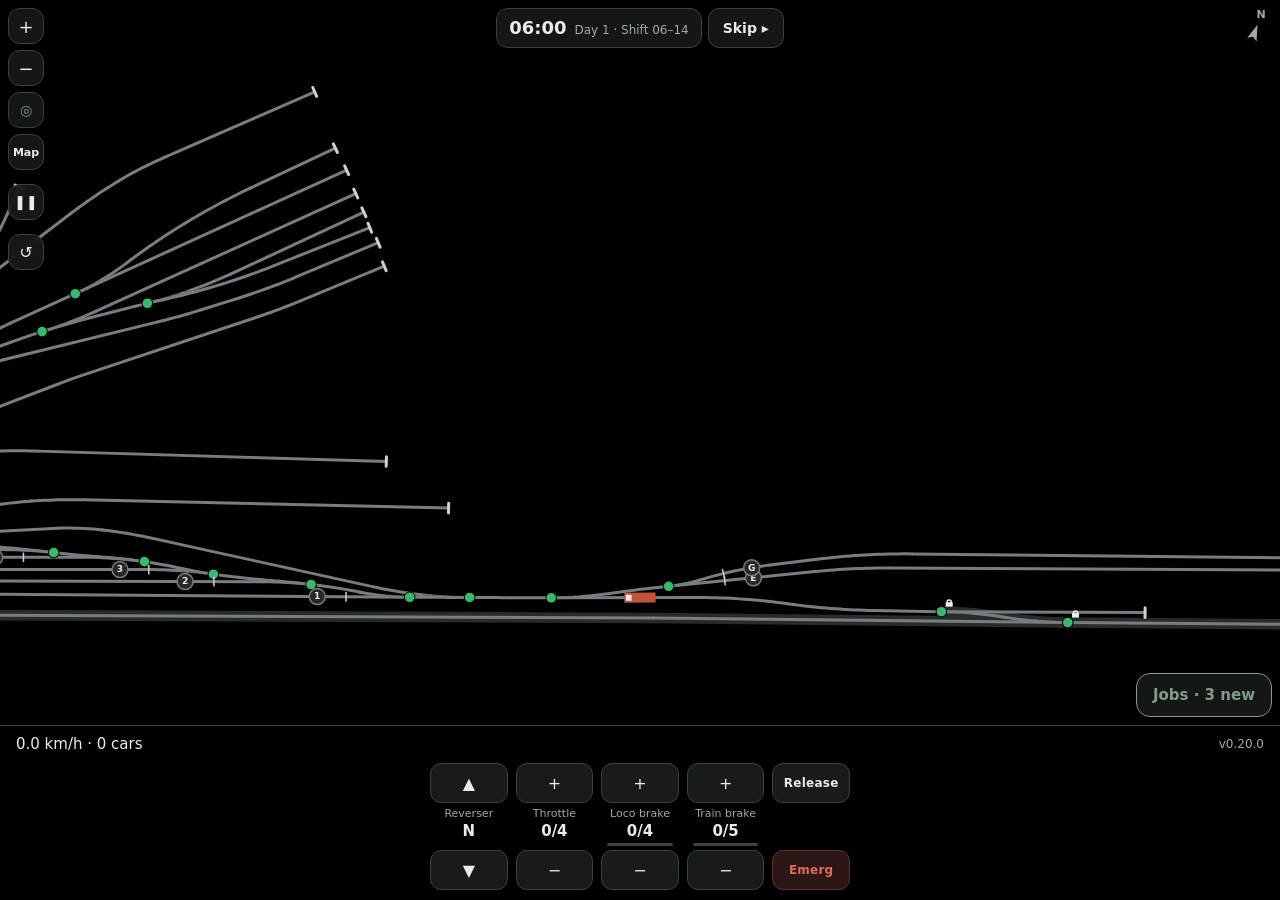
==== commit 0559308a: "Version 0.20.0 Bumps GAME_CONFIG.VERSION from main's 0.19.2 (MINOR: Retiro road trains, a new mechan" ====
--- a/index.html
+++ b/index.html
@@ -150,33 +150,6 @@
   #sheet .consist td b { font-weight: 600; }
   #readout { font-variant-numeric: tabular-nums; display: flex; justify-content: space-between; }
   #readout small { color: var(--muted); font-size: 12px; align-self: center; }
-  #readout .fuel { display: flex; align-items: center; gap: 6px; font-size: 13px; color: var(--muted); }
-  #readout .fuel.warn { color: var(--warn); }
-  #readout .fuel .meter { display: block; width: 36px; margin: 0; }
-  #readout .fuel.warn .meter i { background: var(--warn); }
-  /* The traction gauges (#117), a row over the levers: the load meter
-     (motor current, with a red mark at continuous and a tick for each
-     short-time band past it), the wheel slip light, and Sand, held while
-     it's needed, over Release. */
-  #loadMeter { grid-column: span 3; align-self: center; }
-  #loadMeter { min-width: 0; margin-bottom: 4px; font-size: 11px; color: var(--muted); font-variant-numeric: tabular-nums; }
-  #loadMeter .label { display: flex; justify-content: space-between; }
-  #loadMeter .label b { font-weight: 600; color: var(--warn); }
-  #loadMeter .dial { position: relative; height: 10px; margin-top: 3px; border-radius: 3px; background: var(--line); }
-  #loadMeter .dial i { position: absolute; left: 0; top: 0; bottom: 0; width: 0; border-radius: 3px; background: var(--accent); }
-  #loadMeter.over .dial i { background: var(--warn); }
-  #loadMeter .dial s { position: absolute; top: -2px; bottom: -2px; width: 1px; background: var(--muted); }
-  #loadMeter .dial u { position: absolute; top: -3px; bottom: -3px; width: 2px; margin-left: -1px; background: var(--danger); }
-  #slipLight { height: 40px; box-sizing: border-box; border-radius: 11px; border: 1px solid var(--line);
-    display: flex; align-items: center; justify-content: center; text-align: center; line-height: 1.1;
-    font-size: 11px; font-weight: 600; color: var(--line); }
-  #slipLight.on { background: var(--warn); border-color: var(--warn); color: #000; }
-  #slipLight.danger { background: var(--danger-bg); border-color: var(--danger-line); color: var(--danger); }
-  #slipLight { margin-bottom: 4px; }
-  #sandBtn { margin-bottom: 4px; min-height: 40px; border-radius: 11px; border: 1px solid var(--line); background: var(--button); color: var(--fg);
-    font: 600 12px system-ui, sans-serif; touch-action: none; -webkit-tap-highlight-color: transparent; }
-  #sandBtn small { color: var(--muted); font-weight: 500; }
-  #sandBtn.on { background: var(--button-down); color: var(--accent); border-color: var(--accent); }
   /* The version number takes a long press (the dev overlay), so its target
      reaches past its text to a thumb's size. */
   #version { padding: 12px 16px; margin: -12px -16px; -webkit-touch-callout: none; touch-action: manipulation; }
@@ -249,26 +222,16 @@
   #carCard button:active { background: var(--button-down); }
   #carCard button.on { color: var(--accent); border-color: var(--accent); }
   /* A phone on its side has little height to spare: the controls move to the
-     right-hand edge instead, in two columns to keep that edge narrow: the
-     load meter, reverser and throttle, then the two brakes, then
-     Emergency, Release, the wheel slip light and Sand. */
+     right-hand edge instead, in two columns to keep that edge narrow:
+     reverser and throttle, then the two brakes, then Emergency and Release. */
   @media (orientation: landscape) and (max-height: 520px) {
     body { flex-direction: row; padding-bottom: env(safe-area-inset-bottom); }
     #bar { border-top: 0; border-left: 1px solid var(--line); justify-content: center;
       padding: 8px calc(12px + env(safe-area-inset-right)) 8px 12px; width: 232px; box-sizing: border-box; }
-    #controls { grid-template-columns: repeat(4, 1fr); gap: 3px 6px;
-      grid-template-areas: "load load load load" "revUp revUp thrUp thrUp" "revL revL thrL thrL" "revDown revDown thrDown thrDown"
-        "lbUp lbUp tbUp tbUp" "lbL lbL tbL tbL" "lbDown lbDown tbDown tbDown" "emerg release slip sand"; }
+    #controls { grid-template-columns: 1fr 1fr; gap: 3px 8px;
+      grid-template-areas: "revUp thrUp" "revL thrL" "revDown thrDown" "lbUp tbUp" "lbL tbL" "lbDown tbDown"
+        "emerg release"; }
     #controls .spacer { display: none; }
-    #bar { gap: 6px; }
-    #readout { flex-wrap: wrap; gap: 0 8px; font-size: 13px; }
-    #loadMeter { grid-area: load; display: flex; align-items: center; gap: 8px; margin-bottom: 2px; }
-    #loadMeter .label { flex: none; display: block; }
-    #loadMeter .label b { margin-left: 4px; }
-    #loadMeter .dial { flex: 1; margin-top: 0; }
-    #slipLight { grid-area: slip; } #sandBtn { grid-area: sand; }
-    #slipLight, #sandBtn { margin: 6px 0 0; height: auto; min-height: 40px; font-size: 10px; }
-    #sandBtn small { display: block; }
     #lbUp, #tbUp, #emergBtn, #releaseBtn { margin-top: 6px; }
     #revUp { grid-area: revUp; } #thrUp { grid-area: thrUp; } #lbUp { grid-area: lbUp; } #tbUp { grid-area: tbUp; }
     #revLever { grid-area: revL; } #thrLever { grid-area: thrL; } #lbLever { grid-area: lbL; } #tbLever { grid-area: tbL; }
@@ -307,11 +270,8 @@
   <div id="sheet"></div>
 </div>
 <div id="bar">
-  <div id="readout"><span id="readoutText"></span><span id="fuelGauge" class="fuel"></span><small id="version"></small></div>
+  <div id="readout"><span id="readoutText"></span><small id="version"></small></div>
   <div id="controls">
-    <div id="loadMeter"></div>
-    <div id="slipLight">Wheel slip</div>
-    <button id="sandBtn" class="word">Sand</button>
     <button id="revUp" aria-label="Reverser toward forward">▲&#xFE0E;</button>
     <button id="thrUp" aria-label="Throttle up">+</button>
     <button id="lbUp" aria-label="Loco brake on">+</button>
@@ -346,30 +306,28 @@
   //   WORLD DATA   the yard: track nodes, straight or curved segments between
   //                them, switches, the running tracks, and where track runs
   //                on beyond the map;
-  //                the kinds of rolling stock (a loco's with its traction
-  //                figures), the fuel point, the cars with their
+  //                the kinds of rolling stock, the cars with their
   //                markings and loads, and where it all starts; the yard
   //                tracks' blocks, the industries at Junín, the
   //                destinations waybills name, the cars' traffic at the
   //                start, the traffic plan's flows and the numbers of cars
   //                that join, and the road trains' and through trains'
-  //                timetables; the lines out of Junín, for the Map.
+  //                timetables, and the routes Retiro's road trains run;
+  //                the lines out of Junín, for the Map.
   //                Content passes (a new siding, a new yard) touch only this.
   //   STATE        what changes while playing: the time of day, switch
   //                positions, vehicles, the trains they are coupled into,
   //                the shunter's work under way at couplings,
-  //                the loco's controls and its traction (load, slip, sand,
-  //                motor heat, fuel), the cars' traffic (away off the
+  //                the loco's controls, the cars' traffic (away off the
   //                map included) and the pool of cars elsewhere on the
   //                line, the industries' work, the jobs, the arrivals held
-  //                outside, the through trains offered, refused line clear
+  //                outside, Retiro's road trains under way,
+  //                the through trains offered, refused line clear
   //                or running, who holds the main, and the train register.
   //                Built from WORLD DATA by makeState(); never edits WORLD DATA.
   //   UTILITIES    small geometry, track-walking and lookup helpers.
   //   SIMULATION   advances STATE by one fixed step, step(dt): the clock, and
-  //                all movement rules: traction (the load, wheel slip,
-  //                motor heat and fuel, and over a skip the locos at
-  //                rest), forces, brakes, slack, contact
+  //                all movement rules: forces, brakes, slack, contact
   //                buffer to buffer, and the shunter's hooking up and
   //                uncoupling coming due. The events ahead (a job due, a shift change)
   //                come from here too. The
@@ -382,10 +340,12 @@
   //                leaving, jobs opening with them and at shift changes,
   //                their lines checked against the yard, work done
   //                off-screen, rough handling, and results; through trains
-  //                offered, held or run past on the main; and the train
+  //                offered, held or run past on the main; Retiro's road
+  //                trains offered, accepted on their locked routes and
+  //                driven on sight over the crossover; and the train
   //                register of every train run and how late.
   //   ACTIONS      what the player can do (reverser, levers, Emergency,
-  //                Release, sand, throw a switch, connect or part the air,
+  //                Release, throw a switch, connect or part the air,
   //                hook up or uncouple, set a hand brake, skip ahead, take, hand back
   //                or report a job, ask for the main or report it clear),
   //                and the rules on
@@ -428,7 +388,7 @@
   // ==================================================
   // CONFIG
   // ==================================================
-  const GAME_CONFIG = { VERSION: "0.19.2" };
+  const GAME_CONFIG = { VERSION: "0.20.0" };
   const STEP_SECONDS = 1 / 60;          // fixed simulation step
   const MAX_STEPS_PER_FRAME = 5;        // drop time rather than spiral after a stall
   const VIEW_MARGIN = 8;                // metres of ground kept around the yard
@@ -453,64 +413,15 @@
   const SWITCH_DIM_STEPS = 5;           // steps the fade is drawn in
   const G = 9.81;                       // m/s²
 
-  // Diesel-electric traction (#117; docs/design/traction.md, figures in
-  // docs/reference/diesel-traction.md). A loco's own figures (power at the
-  // rail, starting and continuous pull, fuel) are its kind's `traction` in
-  // WORLD DATA; these are the rules every loco follows. The reverser sets
-  // the pull's direction (cab end first is forward). The throttle has
-  // THROTTLE_NOTCHES notches above idle, each a share of full power; the
-  // load, a share of full, builds toward the notch's over about
-  // LOAD_UP_SECONDS and falls over about LOAD_DOWN_SECONDS. At load `l`
-  // the loco asks for the lesser of the notch's cap, starting pull × √l,
-  // and its power, l × power at the rail / speed. Asking for more than the
-  // rail's grip, ADHESION × the weight on the driven axles, slips the
-  // wheels: the load drops until it asks for SLIP_SHARE of the grip, and
-  // holds there until the throttle is notched down or sand goes on.
-  const THROTTLE_NOTCHES = 8;
-  const NOTCH_POWER = [0.07, 0.13, 0.27, 0.38, 0.48, 0.64, 0.87, 1];  // N1–N8, an EMD 16-645 on test (NSW EPA); Assumed for the ALCO 251
-  const LOAD_UP_SECONDS = 4;            // within 5 % of the new notch's load; Assumed, retunable
-  const LOAD_DOWN_SECONDS = 1;          // Assumed, retunable
-  const LOCO_MAX_SPEED = 8;             // m/s (29 km/h); a yard limit, not the loco's own; pull fades to nothing over the last GOVERNOR_BAND
+  // Locomotive pull, modelled on a GM G12 as run in Argentina. The reverser
+  // sets its direction (cab end first is forward); each throttle notch gives
+  // an equal share of the pull; above LOCO_POWER / LOCO_MAX_FORCE (about
+  // 4.3 m/s) the engine's power limits it.
+  const THROTTLE_NOTCHES = 4;           // retunable
+  const LOCO_MAX_FORCE = 187e3;         // N at full notch; the G12's rated tractive effort
+  const LOCO_POWER = 977e3 * 0.8;       // W at the rail: the G12's 977 kW engine less an estimated fifth lost on the way; retunable
+  const LOCO_MAX_SPEED = 8;             // m/s (29 km/h); a yard limit, not the G12's own; pull fades to nothing over the last GOVERNOR_BAND
   const GOVERNOR_BAND = 1;              // m/s
-  const ADHESION = { dry: 0.25, sanded: 0.35 };  // usable share of the weight on drivers at a stand (EMD); the rail is always dry for now (Tom)
-  // The grip falls as speed rises, by the shape of Curtius and Kniffler's
-  // curve, μ = 0.161 + 7.5 / (v + 44) with v in km/h, scaled so it is
-  // ADHESION at a stand (Tom, 2026-11-24): about 90 % of it at 10 km/h,
-  // 83 % at 21 km/h. The curve is Secondary; scaling it to EMD's usable
-  // figure is Assumed, retunable.
-  const curtiusKniffler = kmh => 0.161 + 7.5 / (kmh + 44);
-  const ADHESION_AT_SPEED = speed => curtiusKniffler(Math.abs(speed) * 3.6) / curtiusKniffler(0);  // speed in m/s
-  const SLIP_SHARE = 0.6;               // a slipping loco's pull, as a share of the grip; Assumed, retunable
-  const SAND_BOX_SECONDS = 20 * 60;     // s of sanding a full box holds; Assumed, retunable
-  // Traction motor heat, `heat` per loco, 1 at the trip: it moves by
-  // (r² − b·heat) / MOTOR_HEAT_SECONDS a second, r the motor current as a
-  // share of continuous (taken as pull / continuous pull) and b the
-  // blowers' cooling, BLOWER_IDLE at idle up to 1 in the top notch. At 1
-  // the motors trip: no power until the heat falls to MOTOR_RESET_HEAT.
-  // The time constant is fitted to an EMD D37's plate (5 min at 1.42×, 15
-  // min at 1.18×); no GE 761 plate was found. The load meter marks, past
-  // continuous, how long from cold each current is allowed:
-  // r = 1 / √(1 − e^(−t / MOTOR_HEAT_SECONDS)).
-  const MOTOR_HEAT_SECONDS = 10 * 60;   // Assumed, retunable
-  const BLOWER_IDLE = 0.5;              // Assumed, retunable
-  const MOTOR_RESET_HEAT = 0.8;         // Tom, 2026-11-24
-  const LOAD_METER_MINUTES = [60, 30, 15, 10, 5];
-  const LOAD_METER_BANDS = LOAD_METER_MINUTES.map(m => ({ minutes: m, r: 1 / Math.sqrt(1 - Math.exp(-m * 60 / MOTOR_HEAT_SECONDS)) }));
-  const LOAD_METER_MAX = 1.8;           // the meter's full scale, as a share of continuous
-  // Fuel, in litres, burned by the notch in use: a share of the top
-  // notch's burn, from the same EMD test's litres an hour (N1 55 … N8
-  // 618), Assumed for the ALCO 251; idle has its own rate. The engine
-  // idles all shift (Assumed). Below FUEL_LOW of the tank a "Fuel the
-  // loco" task appears; the loco fills, and its sand box with it, standing
-  // with its middle within FUEL_REACH of the fuel point (WORLD DATA), at
-  // FUEL_FILL_RATE. Run dry, its engine stops, and the depot brings fuel
-  // out to it FUEL_RESCUE_SECONDS later. All Assumed, retunable.
-  const NOTCH_FUEL = [55, 90, 179, 245, 309, 400, 538, 618].map(l => l / 618);
-  const DIESEL_DENSITY = 0.84;          // kg/L
-  const FUEL_LOW = 0.25;                // share of the tank
-  const FUEL_FILL_RATE = 150 / 60;      // L/s; a quarter tank filled in about 12 min
-  const FUEL_REACH = 6;                 // m
-  const FUEL_RESCUE_SECONDS = 3600;     // s
 
   // Rolling resistance, from the constant part of the Davis equation:
   // 1.3 lb per short ton of weight plus a fixed drag per axle that depends
@@ -647,6 +558,22 @@
   const DAYLIGHT_FROM = 6 * HOUR;
   const DAYLIGHT_TO = 20 * HOUR;
   const MAIN_ASK_MINUTES = [10, 20, 30];  // retunable
+  // Retiro road trains over the crossover (#78; docs/design/living-railway.md).
+  // The game drives them, at THROUGH_SPEED while the whole train is on the
+  // main and YARD_SPEED off it, on sight: braking at ROAD_DECEL, each stops
+  // ROAD_SIGHT_MARGIN short of anything in its way, and stands
+  // ROAD_STAND_CLEAR past a switch or fouling point it clears to reverse. A
+  // departure's road loco comes off the depot fan LOCO_OFF_SHED before the
+  // train leaves; once it is coupled, the station checks the train
+  // (RITO art. 207) for DEPARTURE_CHECK. A road train waiting for its
+  // route has it checked every ROAD_CHECK_SECONDS.
+  const YARD_SPEED = 15 / 3.6;          // m/s; Assumed: no FA switching speed found; retunable
+  const ROAD_DECEL = 0.3;               // m/s²; estimated, retunable
+  const ROAD_SIGHT_MARGIN = 10;         // m; retunable
+  const ROAD_STAND_CLEAR = 5;           // m; retunable
+  const LOCO_OFF_SHED = 20 * 60;        // s; retunable
+  const DEPARTURE_CHECK = 10 * 60;      // s, brake test and paperwork; Assumed, retunable
+  const ROAD_CHECK_SECONDS = 1;
   // A job is inefficient when its moves pass this many per car handled
   // and per block. A move is each change of direction of the player's
   // loco (#62), so stopping to throw a switch or uncouple isn't one.
@@ -1035,7 +962,7 @@
   const MAP_EDGES = ["mainWestEnd", "mainEastEnd"];
 
   // Kinds of rolling stock. Lengths are over the couplers. FA-era cars run
-  // on plain bearings (Unconfirmed); the locos on roller bearings.
+  // on plain bearings (Unconfirmed); the G12 on roller bearings.
   // A freight car kind has its Spanish name, its FA type code (type and
   // sub-type, NEFA 958), its stencilled tare and load limit (`carga`) in
   // tonnes, and FA's paint for it (NEFA 560–562): a body colour, and a
@@ -1050,22 +977,9 @@
   const MATERFER_COACH = { coach: true, length: 25, tare: 45, carga: 0, axles: 4, bearing: "roller",
                            colour: "#c9c5ca", stripe: "#c23b2e", stripeShare: 0.1, ends: "#1d3561" };
   const VEHICLE_TYPES = {
-    // The yard engine (#117): an ALCo RSD-35, the San Martín's light
-    // branch-and-local loco, C-C with all six axles driven. Its figures are
-    // estimates from its weight and its sister, the Renfe 313
-    // (docs/reference/diesel-traction.md): `power` at the rail (W),
-    // `starting` and `continuous` pull (N), the share of its weight on
-    // `driven` axles, its fuel `tank` (L) and burn in the top notch and at
-    // idle (L/h). Its length is a placeholder; its paint is FA's, as on
-    // the RSD-16 (Unconfirmed for the RSD-35). `cab`: the cab's span in
-    // metres back from the cab end, behind its short hood (Assumed).
-    rsd35:     { loco: true, name: "ALCo RSD-35", length: 14, mass: 79e3, axles: 6, bearing: "roller", colour: "#e3a12a",
-                 stripe: "#c23b2e", stripeShare: 0.22, cab: [2.2, 4.6],
-                 traction: { power: 895e3 * 0.8, starting: 0.25 * 79e3 * G, continuous: 120e3, driven: 1, tank: 2500,
-                             topBurn: 1200 * 157.6 / 1000 / DIESEL_DENSITY, idleBurn: 8 } },
-    // The Aconcagua's loco (#77), and the through freights' (Tom,
-    // 2026-11-24): FA yellow-orange, its red lower band showing along the
-    // sides. docs/reference/locomotives.md. The game drives it.
+    g12:       { loco: true, name: "GM G12", length: 14, mass: 109e3, axles: 4, bearing: "roller", colour: "#c0533a" }, // length approximate
+    // The Aconcagua's loco (#77): FA yellow-orange, its red lower band
+    // showing along the sides. docs/reference/locomotives.md.
     rsd16:     { loco: true, name: "ALCo RSD-16", length: 17.1, mass: 108e3, axles: 6, bearing: "roller", colour: "#e3a12a",
                  stripe: "#c23b2e", stripeShare: 0.22 },
     cubierto:  { name: "Vagón cubierto",  code: "26", length: 15.5, tare: 21, carga: 50, axles: 4, bearing: "plain", colour: "#a2a5a3" },
@@ -1149,7 +1063,7 @@
   // 3, starts empty for the first arrival. Cars not laid out here start
   // away, off the map, and come in on the arrivals.
   const START_TRAINS = [
-    { segment: "lead_3", s: 30, dir: -1, vehicles: [{ id: "loco1", type: "rsd35" }] },
+    { segment: "lead_3", s: 30, dir: -1, vehicles: [{ id: "loco1", type: "g12" }] },
     { segment: "yard1_2", s: 430, dir: 1, vehicles: [{ id: "car1" }, { id: "car2" }] },
     { segment: "yard2_2", s: 370, dir: 1, vehicles: [{ id: "car9" }, { id: "car12" }, { id: "car6" }] },
     { segment: "yard4_2", s: 290, dir: 1, vehicles: [{ id: "car3" }, { id: "car7" }, { id: "car8" }, { id: "car15" }, { id: "car13" }] },
@@ -1157,11 +1071,6 @@
     { segment: "yard6_2", s: 220, dir: 1, vehicles: [{ id: "car4" }, { id: "car5" }, { id: "car10" }] },
   ];
   const PLAYER_LOCO = "loco1";
-  // Where locos take fuel (#117): beside the turntable, where Junín's
-  // depot kept its oil reserve tanks (Secondary; diesels fuelling there is
-  // Unconfirmed). A loco fuels standing with its middle near this point,
-  // `s` metres along `segment`.
-  const FUEL_POINT = { segment: "turntableSpur_5", s: 4 };
 
   // Operations (docs/design/). The yard tracks, numbered from the main-line
   // side, each with its switch, its segments from the switch to the buffer,
@@ -1285,23 +1194,50 @@
     car14: { waybill: "stored" },    car16: { waybill: "stored" },     car11: { waybill: "stored" },
     car4:  { flow: "materials" },    car5:  { waybill: "stored" },     car10: { flow: "grainJunin" },
   };
-  // Road trains (#49), each day: an arrival comes onto ARRIVAL_TRACK at the
-  // buffer end, its road loco already gone, bringing cars back from away;
-  // a departure takes its block's cars from that block's track and goes.
-  // The buffer stands for the rest of the yard toward the station. `at` is
-  // the time of day; numbers are the game's. An arrival brings the cars
-  // coming back from the stations on its `side` (their block). Retiro has
-  // two departures a day: one 16-car train can't take Molinos Tassara's
-  // traffic on top of the rest (#105). Retunable.
+  // Road trains (#49), each day: an arrival comes onto ARRIVAL_TRACK,
+  // bringing cars back from away; a departure takes its block's cars from
+  // that block's track and goes. `at` is the time of day an arrival stands
+  // on its track or a departure leaves; numbers are the game's. An arrival
+  // brings the cars coming back from the stations on its `side` (their
+  // block). Retiro has two departures a day: one 16-car train can't take
+  // Molinos Tassara's traffic on top of the rest (#105). Retunable.
+  // Mendoza's trains appear at, and vanish from, the yard tracks' cut-off
+  // west end: an arrival stands at the buffer, its road loco gone. The
+  // buffer stands for the rest of the yard toward the station. Retiro's,
+  // `east`, run in and out over the crossover on ROAD_ROUTES (#78).
   const TIMETABLE = [
-    { id: "a1101", number: "1101", arrives: true, from: "Retiro",  side: "retiro",   at: 7 * HOUR },
-    { id: "d1102", number: "1102", arrives: false, to: "Retiro",  block: "retiro",   at: 9 * HOUR },
+    { id: "a1101", number: "1101", arrives: true, from: "Retiro",  side: "retiro",   at: 7 * HOUR, east: true },
+    { id: "d1102", number: "1102", arrives: false, to: "Retiro",  block: "retiro",   at: 9 * HOUR, east: true },
     { id: "d1202", number: "1202", arrives: false, to: "Mendoza", block: "mendoza",  at: 12.5 * HOUR },
     { id: "a1203", number: "1203", arrives: true, from: "Mendoza", side: "mendoza",  at: 15 * HOUR },
-    { id: "d1104", number: "1104", arrives: false, to: "Retiro",  block: "retiro",   at: 20.5 * HOUR },
-    { id: "a1105", number: "1105", arrives: true, from: "Retiro",  side: "retiro",   at: 23 * HOUR },
+    { id: "d1104", number: "1104", arrives: false, to: "Retiro",  block: "retiro",   at: 20.5 * HOUR, east: true },
+    { id: "a1105", number: "1105", arrives: true, from: "Retiro",  side: "retiro",   at: 23 * HOUR, east: true },
     { id: "d1206", number: "1206", arrives: false, to: "Mendoza", block: "mendoza",    at: 4.5 * HOUR },
   ];
+  // The routes the station sets and locks for a Retiro road train (#78),
+  // each as legs: a leg runs from end of track `from`, the switches lying as
+  // `set` says (trailing ones too, so they show it), to its `stop`: the
+  // buffer, off the map at the edge, on sight against the cut it takes, or
+  // standing clear of a switch or of a yard track's fouling point
+  // (`clearOf`), where it reverses for the next leg. An arrival runs in from
+  // the east edge to Track 3, loco first; a departure out from Track 1. Its
+  // road loco, ROAD_LOCO's kind, comes off fan track 8, the nearest the
+  // ladder: the fan leaves Track 7 beside the ladder, so the loco reverses
+  // on Track 7, and on the lead past J1, to reach Track 1 from the lead.
+  // The routes are the game's reading of the map; retunable.
+  const ROAD_LOCO = "g12";
+  const ROAD_ROUTES = {
+    in: [{ from: "mainEastEnd", stop: "buffer",
+           set: { X2: "crossover_2", X1: "crossover_1", T1: "lead_3", J1: "J1J2_1", J2: "J2J3_1", J3: "J3J4_1", J4: "yard3_1" } }],
+    out: [{ from: "yard1End", stop: "edge",
+            set: { J2: "yard1_1", J1: "J1J2_1", T1: "lead_3", X1: "crossover_1", X2: "crossover_2" } }],
+    shed: [
+      { from: "fan8End", stop: { clearOf: "yard7" }, set: { J12: "fan8_1", J10: "J10J12_1", J11: "J10J11_2" } },
+      { from: "yard7End", stop: { clearOf: "J1" }, set: { J11: "J10J11_2", J10: "J7J10_2", J7: "J5J7_2", J5: "J1J5_6", J1: "J1J5_1" } },
+      { from: "leadEnd", stop: "cut", set: { J1: "J1J2_1", J2: "yard1_1" } },
+    ],
+  };
+
   // Through trains (#56, #77): they pass on the main without working the
   // yard. `enters` is the edge of the map they come in at: from Retiro the
   // east, from Mendoza the west, the station side. `at` is when the head
@@ -1321,12 +1257,11 @@
       consist: "aconcagua", passenger: true },
     { id: "x2404", number: "2404", from: "Mendoza", to: "Retiro",  enters: "west", at: 2 * HOUR,     consist: "freight" },
   ];
-  // Each make-up: the loco at the head, then the cars from behind it. A
-  // freight's loco is an RSD-16, the San Martín's main-line power (Tom,
-  // 2026-11-24, #117). The Aconcagua's (#77, Tom 2026-11-24; retunable): an RSD-16, the van, two
+  // Each make-up: the loco at the head, then the cars from behind it. The
+  // Aconcagua's (#77, Tom 2026-11-24; retunable): an RSD-16, the van, two
   // tourist, two first, the restaurant and the pullman.
   const THROUGH_CONSISTS = {
-    freight: { loco: "rsd16", cars: ["tolva", "tolva", "tolva", "cubierto", "cubierto", "tolva", "bordeAlto", "tanque",
+    freight: { loco: "g12", cars: ["tolva", "tolva", "tolva", "cubierto", "cubierto", "tolva", "bordeAlto", "tanque",
       "tanque", "tolva", "tolva", "cubierto", "plataforma", "tolva", "tolva"] },
     aconcagua: { loco: "rsd16", cars: ["coachF", "coachCT", "coachCT", "coachP", "coachP", "coachR", "coachPA"] },
   };
@@ -1384,7 +1319,11 @@
     // how late, and the yard's cause;
     // `nextShiftAt` is the next shift change to act on, and `timetableAt`
     // the time from which road trains are still to run; `held` lists the
-    // arrivals held outside, waiting for the arrival track. `throughAt` is
+    // arrivals held outside, waiting for the arrival track; `roadAt` the
+    // time from which Retiro's road trains (#78) are still to start, and
+    // `road` those started: offered, refused, coming in, a road loco off
+    // shed, standing for the station's check, or leaving, each with its
+    // vehicles on the map, its speed and its waits by cause. `throughAt` is
     // the time from which through trains are still to be offered;
     // `through` lists those offered, held or running, each with its
     // vehicles on the map and its speed. `main` says whether the player
@@ -1392,7 +1331,7 @@
     // traffic.
     const st = { clock: START_CLOCK, switches: {}, vehicles: {}, trains: {}, air: {}, gaps: {}, work: {}, nextTrain: 1,
                  cars: {}, jobs: [], nextJob: 1, moves: 0, locoSense: 0, register: [], nextShiftAt: START_CLOCK,
-                 timetableAt: START_CLOCK, held: [], throughAt: START_CLOCK, through: [], main: { held: false, until: null },
+                 timetableAt: START_CLOCK, held: [], roadAt: START_CLOCK, road: [], throughAt: START_CLOCK, through: [], main: { held: false, until: null },
                  pool: {}, nextCar: 1, poolCount: { joined: 0, left: 0 }, poolSince: START_CLOCK, industries: {},
                  seed: Math.floor(Math.random() * 2 ** 31), notice: null };
     for (const id in SWITCHES) st.switches[id] = { set: SWITCHES[id].normal };
@@ -1427,16 +1366,8 @@
   // Puts vehicle `id` of kind `type` into STATE, standing and in no train.
   function addVehicle(id, type, flip = 1) {
     state.vehicles[id] = { id, type, flip, speed: 0, handBrake: false };
-    // A loco's controls, and its traction (#117): the `load` built up (a
-    // share of full), the `pull` it gives this step (N), whether its wheels
-    // `slip`, whether sand is going on (`sanding`) and how much is left in
-    // the box (`sand`, a share), its motors' `heat` (1 trips them) and
-    // whether they are `tripped`, its `fuel` in litres, and when it ran
-    // dry (`emptyAt`, or null). A loco starts with a full tank and box.
-    const tr = VEHICLE_TYPES[type].traction;
     if (VEHICLE_TYPES[type].loco) state.vehicles[id].controls = { reverser: 0, throttle: 0, locoBrake: 0, trainBrake: 0,
-      locoApplied: 0, trainApplied: 0, emergency: false,
-      load: 0, pull: 0, slip: false, sanding: false, sand: 1, heat: 0, tripped: false, fuel: tr ? tr.tank : 0, emptyAt: null };
+      locoApplied: 0, trainApplied: 0, emergency: false };
   }
   // Lays vehicles `ids` out as one train, coupled and bunched, back from
   // its head end, which stands `s` metres along `segment` facing `dir` (+1
@@ -1697,133 +1628,6 @@
     return reach;
   }
 
-  // Diesel-electric traction (#117; docs/design/traction.md). Each step,
-  // a loco's load moves toward its notch's, its pull is worked out from
-  // the load, its speed and the rail's grip, and its motors heat or cool
-  // and its engine burns fuel by what it does. A loco whose kind has no
-  // `traction` (the game drives it) gives no pull.
-  const tractionOf = v => vehicleType(v).traction;
-  // The pull loco `v` asks for at load share `load`, before the rail's
-  // grip: the notch's cap or its power at this speed, whichever is less,
-  // fading out near the yard's speed limit.
-  function askedPull(v, tr, load) {
-    const along = v.speed * v.controls.reverser * v.flip;        // speed in the direction of pull
-    const governor = Math.max(0, Math.min(1, (LOCO_MAX_SPEED - along) / GOVERNOR_BAND));
-    return Math.min(tr.starting * Math.sqrt(load), load * tr.power / Math.max(Math.abs(along), EPS)) * governor;
-  }
-  // The rail's grip under loco `v`: the adhesion, sanded while sand goes
-  // on and the box has some, falling with speed, times the weight on its
-  // driven axles.
-  const sanding = c => c.sanding && c.sand > 0;
-  const gripOf = (v, tr) => (sanding(v.controls) ? ADHESION.sanded : ADHESION.dry) * ADHESION_AT_SPEED(v.speed)
-    * tr.driven * vehicleMass(v) * G;
-  // Whether loco `v` stands at the fuel point.
-  function atFuelPoint(v) {
-    const p = pointOn(v.seg, v.s), f = pointOn(FUEL_POINT.segment, FUEL_POINT.s);
-    return v.speed === 0 && Math.hypot(p.x - f.x, p.y - f.y) <= FUEL_REACH;
-  }
-  // The share of full fuel burn at the throttle's notch: idle when the
-  // throttle is shut or the motors are tripped, as the load is off.
-  function burnRate(c, tr) {
-    if (c.fuel <= 0) return 0;
-    return c.throttle && !c.tripped ? tr.topBurn * NOTCH_FUEL[c.throttle - 1] : tr.idleBurn;
-  }
-  // Burns `litres` from loco `v`'s tank, with the notice when it falls
-  // low, and stops its engine when it runs dry at `at`.
-  function burnFuel(v, tr, litres, at) {
-    const c = v.controls, before = c.fuel;
-    c.fuel = Math.max(0, c.fuel - litres);
-    if (before >= FUEL_LOW * tr.tank && c.fuel < FUEL_LOW * tr.tank && c.fuel > 0) setNotice("Fuel low: fuel the loco by the turntable");
-    if (before > 0 && c.fuel === 0) {
-      Object.assign(c, { emptyAt: at, load: 0, pull: 0, slip: false });
-      setNotice(`Out of fuel: the engine stopped. Fuel comes out at ${clockText(at + FUEL_RESCUE_SECONDS)}`);
-    }
-  }
-  // The depot brings fuel out to a loco run dry, FUEL_RESCUE_SECONDS after.
-  function rescueDue(v, tr, at) {
-    const c = v.controls;
-    if (c.emptyAt === null || at < c.emptyAt + FUEL_RESCUE_SECONDS) return;
-    Object.assign(c, { fuel: tr.tank, emptyAt: null });
-    setNotice("Fuel brought out: the engine runs again");
-  }
-  // Fills loco `v`'s tank, and its sand box, at the fuel point for `dt`.
-  function fillAt(v, tr, dt) {
-    const c = v.controls;
-    c.fuel = Math.min(tr.tank, c.fuel + FUEL_FILL_RATE * dt);
-    if (tr.tank - c.fuel < 0.01) c.fuel = tr.tank;
-    if (c.fuel > 0) c.emptyAt = null;
-    c.sand = 1;
-  }
-  // The motors trip at full heat: power is cut until they cool. It counts
-  // as rough handling on the jobs being worked (Tom, 2026-11-24).
-  function checkTrip(c) {
-    if (!c.tripped && c.heat >= 1) {
-      Object.assign(c, { tripped: true, slip: false });
-      for (const j of openJobs()) if (j.taken) j.overheats.push(Math.round(state.clock));
-      setNotice("Traction motors overheated: power cut until they cool");
-    } else if (c.tripped && c.heat <= MOTOR_RESET_HEAT) {
-      c.tripped = false;
-      setNotice("Traction motors cooled: power back");
-    }
-  }
-  function stepTraction(v, dt) {
-    const c = v.controls, tr = tractionOf(v);
-    if (!tr) return;
-    const running = c.fuel > 0, notch = running && !c.tripped && c.reverser ? c.throttle : 0;
-    const target = notch ? NOTCH_POWER[notch - 1] : 0;
-    // The load builds or falls toward the notch's; slipping, it holds.
-    // Tripped or out of fuel, power is cut at once.
-    if (!running || c.tripped) c.load = 0;
-    else if (!c.slip || target < c.load) {
-      const tau = (target > c.load ? LOAD_UP_SECONDS : LOAD_DOWN_SECONDS) / 3;    // within 5 % in three time constants
-      c.load += (target - c.load) * Math.min(1, dt / tau);
-      if (target === 0 && c.load < 1e-4) c.load = 0;
-    }
-    const grip = gripOf(v, tr);
-    let ask = c.reverser && c.load ? askedPull(v, tr, c.load) : 0;
-    if (!c.slip && ask > grip * (1 + 1e-9)) {
-      // The wheels let go: the load drops until it asks for SLIP_SHARE of
-      // the grip, at this speed.
-      c.slip = true;
-      const want = SLIP_SHARE * grip, along = Math.abs(v.speed);
-      c.load = Math.min(c.load, Math.max((want / tr.starting) ** 2, want * along / tr.power));
-      ask = askedPull(v, tr, c.load);
-    }
-    c.pull = c.slip ? Math.min(ask, SLIP_SHARE * grip) : ask;
-    if (sanding(c)) c.sand = Math.max(0, c.sand - dt / SAND_BOX_SECONDS);
-    // Heat: the current share squared in, the blowers' cooling out.
-    const r = c.pull / tr.continuous, b = BLOWER_IDLE + (1 - BLOWER_IDLE) * (running ? c.throttle : 0) / THROTTLE_NOTCHES;
-    c.heat = Math.max(0, c.heat + (r * r - b * c.heat) / MOTOR_HEAT_SECONDS * dt);
-    checkTrip(c);
-    burnFuel(v, tr, burnRate(c, tr) * dt / HOUR, state.clock);
-    rescueDue(v, tr, state.clock);
-    if (atFuelPoint(v)) fillAt(v, tr, dt);
-  }
-  // A skip of `dt` seconds from the clock, everything standing and the
-  // throttle shut: no physics runs, so each loco's motors cool, its engine
-  // idles and it takes fuel at the fuel point, worked out at once.
-  function restLocos(dt) {
-    for (const id in state.vehicles) {
-      const v = state.vehicles[id], c = v.controls, tr = c && tractionOf(v);
-      if (!tr) continue;
-      Object.assign(c, { load: 0, pull: 0, slip: false });
-      c.heat *= Math.exp(-BLOWER_IDLE * dt / MOTOR_HEAT_SECONDS);
-      checkTrip(c);
-      if (atFuelPoint(v)) { fillAt(v, tr, (1 - tr.idleBurn / HOUR / FUEL_FILL_RATE) * dt); continue; }
-      let left = dt, at = state.clock;
-      if (c.fuel > 0) {
-        const lasts = c.fuel / tr.idleBurn * HOUR, t = Math.min(left, lasts);
-        burnFuel(v, tr, t >= lasts ? c.fuel : tr.idleBurn * t / HOUR, at + t);
-        left -= t; at += t;
-      }
-      if (left > 0 && c.emptyAt !== null && c.emptyAt + FUEL_RESCUE_SECONDS <= state.clock + dt) {
-        const from = c.emptyAt + FUEL_RESCUE_SECONDS;
-        rescueDue(v, tr, from);
-        burnFuel(v, tr, tr.idleBurn * (state.clock + dt - from) / HOUR, state.clock + dt);
-      }
-    }
-  }
-
   // The forces on each vehicle of a train this step, by id: `pull` (+
   // toward the head), `hold` from brakes, and the resistance to rolling
   // (`roll`) or to getting a standing vehicle moving (`start`). Curves add
@@ -1839,7 +1643,14 @@
     for (const id of t.vehicles) {
       const v = state.vehicles[id], type = vehicleType(v), c = v.controls, weight = vehicleMass(v) * G;
       let pull = 0, hold = 0;
-      if (c && c.pull) pull = c.reverser * v.flip * c.pull;       // toward the head, or not
+      if (c && c.throttle && c.reverser) {
+        const sense = c.reverser * v.flip;                        // toward the head, or not
+        const along = v.speed * sense;                            // speed in the direction of pull
+        const share = c.throttle / THROTTLE_NOTCHES;
+        const force = Math.min(LOCO_MAX_FORCE, LOCO_POWER / Math.max(Math.abs(along), EPS));
+        const governor = Math.max(0, Math.min(1, (LOCO_MAX_SPEED - along) / GOVERNOR_BAND));
+        pull = sense * share * force * governor;
+      }
       if (c) hold += c.locoApplied * LOCO_BRAKE_RATIO * weight;
       hold += trainApplied * TRAIN_BRAKE_RATIO * weight * reach[id];
       if (v.handBrake) hold += HAND_BRAKE_FORCE;
@@ -2061,10 +1872,7 @@
 
   function step(dt) {
     state.clock += dt;
-    for (const id in state.vehicles) if (state.vehicles[id].controls) {
-      stepBrakes(state.vehicles[id].controls, dt);
-      stepTraction(state.vehicles[id], dt);
-    }
+    for (const id in state.vehicles) if (state.vehicles[id].controls) stepBrakes(state.vehicles[id].controls, dt);
     for (const id in state.trains) stepAir(state.trains[id], dt);
     const forces = {};
     for (const id in state.trains) vehicleForces(state.trains[id], forces);
@@ -2072,6 +1880,7 @@
     stepWork();
     countMoves();
     stepThrough(dt);
+    stepRoad(dt);
     runEvents();
     if (state.notice && (state.notice.time -= dt) <= 0) state.notice = null;
   }
@@ -2084,31 +1893,34 @@
   }
   // The events ahead of the clock, soonest first, up to and including the
   // end of this shift: jobs falling due, road trains arriving and leaving
-  // (a departure with its build job), through trains offered, an
-  // industry's work done, the loco full at the fuel point or fuel brought
-  // out to it, and the shift change, when the next jobs open.
+  // (a departure with its build job), a Retiro road train offered or its
+  // loco off shed (#78), through trains offered, an industry's work done,
+  // and the shift change, when the next jobs open.
   function eventsAhead() {
     const end = shiftAt(state.clock).end, out = [];
+    const train = (at, tt, run, kind = "train") => {
+      const j = state.jobs.find(j => j.run === run);
+      if (at > state.clock && at <= end) out.push({ at, kind, tt, job: j && !j.result ? j.id : null });
+    };
     for (const j of state.jobs) if (!j.result && j.kind !== "build" && j.due > state.clock && j.due <= end) out.push({ at: j.due, kind: "due", job: j.id });
-    for (const r of runsBetween(state.timetableAt, end)) {
-      if (r.at <= state.clock) continue;
-      const j = state.jobs.find(j => j.run === r.id);
-      out.push({ at: r.at, kind: "train", tt: r.tt, job: j && !j.result ? j.id : null });
+    for (const r of runsBetween(state.timetableAt, end)) if (!timetableEntry(r.tt).east) train(r.at, r.tt, r.id);
+    // Retiro's: those still to start, by when they start and their time;
+    // those started, by when an arrival accepted is in or a departure leaves.
+    for (const r of runsBetween(state.roadAt, end + ROAD_LEAD)) {
+      const tt = timetableEntry(r.tt);
+      if (!tt.east) continue;
+      train(roadStartAt(tt, r.at), r.tt, r.id, tt.arrives ? "offer" : "loco");
+      train(r.at, r.tt, r.id);
+    }
+    for (const r of state.road) {
+      const at = r.kind === "arrival" ? (r.status === "accepted" ? r.enters + ROAD_IN_TIME : null) : r.at;
+      if (at !== null) train(at, r.tt, r.id);
     }
     for (const r of runsBetween(Math.max(state.throughAt, state.clock + 1) + OFFER_LEAD_SECONDS, end + OFFER_LEAD_SECONDS, THROUGH_TIMETABLE))
       out.push({ at: r.at - OFFER_LEAD_SECONDS, kind: "offer", through: r.tt });
     for (const ind in INDUSTRIES) {
       const r = state.industries[ind].readyAt;
       if (r !== null && r > state.clock && r < end) out.push({ at: r, kind: "industry", industry: ind });
-    }
-    // A loco taking fuel is full, or one run dry gets fuel brought out.
-    for (const id in state.vehicles) {
-      const v = state.vehicles[id], tr = v.controls && tractionOf(v);
-      if (!tr) continue;
-      const c = v.controls, full = atFuelPoint(v) && tr.tank - c.fuel >= 0.01
-        ? state.clock + (tr.tank - c.fuel) / (FUEL_FILL_RATE - tr.idleBurn / HOUR) : null;
-      if (full !== null && full < end) out.push({ at: full, kind: "fuelled" });
-      else if (c.emptyAt !== null && c.emptyAt + FUEL_RESCUE_SECONDS < end) out.push({ at: c.emptyAt + FUEL_RESCUE_SECONDS, kind: "fuel" });
     }
     out.push({ at: end, kind: "shift" });
     return out.sort((a, b) => a.at - b.at);
@@ -2158,6 +1970,9 @@
     if (h.length > HISTORY_KEPT) h.shift();
   }
   const jobById = id => state.jobs.find(j => j.id === id);
+  // When a job must be done: when due, or a Retiro build when its road
+  // loco comes off shed (#78). Another crew does one not taken then.
+  const readyBy = j => j.ready || j.due;
   const openJobs = () => state.jobs.filter(j => !j.result);
 
   // The block a car goes to next, or null when it stays where it is (or is
@@ -2259,28 +2074,44 @@
     return true;
   }
 
-  // Acts, in time order, on every industry's work done, shift change and
-  // road train the clock has reached, then lets in any arrival held
-  // outside whose track is clear.
-  function runEvents() {
+  // Acts, in time order, on every industry's work done, shift change,
+  // road train and Retiro road train's start the clock has reached, then
+  // lets in any arrival held outside whose track is clear, moves Retiro's
+  // road trains on (#78), and the main's through trains. `instant` while
+  // the clock skips: nothing moves then, so a Retiro road train's moves
+  // are done at once, each at its time, and it is checked again after
+  // every event in the skip.
+  function runEvents(instant = false) {
+    const woke = new Set();
     for (;;) {
-      const run = runsBetween(state.timetableAt, state.clock)[0], ind = industryDue();
-      if (ind && (state.nextShiftAt > state.clock || ind.at <= state.nextShiftAt) && (!run || ind.at <= run.at)) {
-        industryReady(ind.ind, ind.at);
-        continue;
-      }
-      if (state.nextShiftAt <= state.clock && (!run || state.nextShiftAt <= run.at)) {
+      const now = state.clock, next = [];
+      const ind = industryDue(), run = runsBetween(state.timetableAt, now)[0], road = nextRoadRun();
+      if (ind) next.push({ at: ind.at, go: () => industryReady(ind.ind, ind.at) });
+      if (state.nextShiftAt <= now) next.push({ at: state.nextShiftAt, go: () => {
         shiftChange(state.nextShiftAt);
         state.nextShiftAt += SHIFT_HOURS * HOUR;
-        continue;
+      } });
+      if (run) next.push({ at: run.at, go: () => {
+        state.timetableAt = run.at + 1;
+        const tt = timetableEntry(run.tt);
+        if (tt.east) return;                // Retiro's start ahead of their time: startRoad()
+        if (tt.arrives) state.held.push(run);
+        else departureDue(run);
+        letInArrivals(run.at);
+      } });
+      if (road && road.start <= now) next.push({ at: road.start, go: () => startRoad(road, road.start) });
+      if (instant) for (const r of state.road) {
+        const at = roadWake(r);
+        if (at !== null && at <= now && !woke.has(r.id + "@" + at)) next.push({ at, go: () => woke.add(r.id + "@" + at) });
       }
-      if (!run) break;
-      state.timetableAt = run.at + 1;
-      if (timetableEntry(run.tt).arrives) state.held.push(run);
-      else departureDue(run);
-      letInArrivals(run.at);
+      if (!next.length) break;
+      // The soonest; on a tie, in the order above.
+      const e = next.reduce((a, b) => b.at < a.at ? b : a);
+      e.go();
+      if (instant) for (const r of [...state.road]) advanceRoad(r, e.at, true);
     }
     letInArrivals(state.clock);
+    for (const r of [...state.road]) advanceRoad(r, state.clock, instant);
     mainEvents();
   }
   // The road trains (or the through trains of `table`) that run from
@@ -2320,7 +2151,7 @@
     const busy = new Set(openJobs().flatMap(j => j.cars));
     for (const id in state.cars) {
       const c = state.cars[id], v = state.vehicles[id], block = dispositionOf(id);
-      if (c.away !== null || busy.has(id) || v.speed !== 0 || !block || !dispositionMet(id)) continue;
+      if (c.away !== null || busy.has(id) || v.speed !== 0 || v.run || !block || !dispositionMet(id)) continue;
       if (c.badOrder) {
         c.badOrder = null;
         logCar(id, `Repaired on ${YARD_TRACKS[trackAt(v)].name}`, at);
@@ -2423,7 +2254,7 @@
     const blockOrder = Object.keys(BLOCKS);
     job.cars.sort((a, b) => blockOrder.indexOf(dispositionOf(a)) - blockOrder.indexOf(dispositionOf(b)));
     const j = { id: "job" + state.nextJob++, blocks: new Set(job.cars.map(dispositionOf)).size,
-                taken: false, movesAtTake: 0, damaged: [], trainsHeld: [], overruns: [], overheats: [], result: null, ...job };
+                taken: false, movesAtTake: 0, damaged: [], trainsHeld: [], overruns: [], result: null, ...job };
     state.jobs.push(j);
     return j;
   }
@@ -2545,9 +2376,10 @@
   }
 
   // Lets in the arrivals held outside, first come first, while the arrival
-  // track stands clear.
+  // track stands clear and no Retiro arrival has its route set for it.
   function letInArrivals(at) {
-    while (state.held.length && trackClear(ARRIVAL_TRACK)) arrive(state.held.shift(), at);
+    while (state.held.length && trackClear(ARRIVAL_TRACK) && !state.road.some(r => r.kind === "arrival" && r.status !== "refused"))
+      arrive(state.held.shift(), at);
   }
   // Whether nothing stands on yard track `trackId`, not even an end.
   function trackClear(trackId) {
@@ -2558,32 +2390,42 @@
     }
     return true;
   }
-  // A road train arrives at `at`, onto the arrival track: the cars due
-  // back by then from the stations on its side, soonest due first, up to
-  // ARRIVAL_CARS_MAX, topped up from the pool toward ARRIVAL_CARS_MIN. Each is
-  // loaded or unloaded at its station by the plan, and billed on. A job
-  // opens to break it up, due at the shift change, and one to build each
-  // departure that follows it, up to the next arrival.
-  function arrive(run, at) {
-    const tt = timetableEntry(run.tt), late = at - run.at;
+  // The cars a road train from `tt`'s side brings at `at`: those due back
+  // by then from the stations on its side, soonest due first, up to
+  // ARRIVAL_CARS_MAX, topped up from the pool toward ARRIVAL_CARS_MIN; none
+  // already on a Retiro road train coming in.
+  function arrivalCars(tt, at) {
+    const coming = new Set(state.road.flatMap(r => r.cars));
     const ids = Object.keys(state.cars).filter(id => {
       const t = state.cars[id].trip;
-      return t && !t.pool && t.back <= at && (DESTINATIONS[t.at].westEnd || DESTINATIONS[t.at].block === tt.side);
+      return t && !t.pool && t.back <= at && !coming.has(id) && (DESTINATIONS[t.at].westEnd || DESTINATIONS[t.at].block === tt.side);
     }).sort((a, b) => state.cars[a].trip.back - state.cars[b].trip.back).slice(0, ARRIVAL_CARS_MAX);
     for (let id; ids.length < ARRIVAL_CARS_MIN && (id = joinFromPool(tt.side, at));) ids.push(id);
-    const note = late >= ON_TIME_SECONDS ? `, held outside ${lateText(late)}` : "";
-    registerTrain({ number: tt.number, name: trainName(tt), passenger: false, kind: "arrival", booked: run.at, late,
-                    cause: `Track ${YARD_TRACKS[ARRIVAL_TRACK].number} not clear` });
+    return ids;
+  }
+  // A road train arrives at `at`, onto the arrival track, with its cars
+  // (arrivalCars()). Each is loaded or unloaded at its station by the plan,
+  // and billed on. A job opens to break it up, due at the shift change, and
+  // one to build each departure that follows it, up to the next arrival.
+  // A Retiro road train, `road` (#78), brings the cars it ran in with,
+  // already standing on the track; or, done at once in a skip, its cars
+  // are laid there as any arrival's. Its lateness and cause are its own.
+  function arrive(run, at, road = null) {
+    const tt = timetableEntry(run.tt), late = Math.max(0, at - run.at), onMap = !!road && road.vehicles.length > 0;
+    const ids = onMap ? road.cars : arrivalCars(tt, at);
+    const note = late < ON_TIME_SECONDS ? "" : road ? `, ${lateText(late)} late` : `, held outside ${lateText(late)}`;
+    const delay = road ? roadDelay(road, late) : { cause: `Track ${YARD_TRACKS[ARRIVAL_TRACK].number} not clear`, yardLate: late };
+    registerTrain({ number: tt.number, name: trainName(tt), passenger: false, kind: "arrival", booked: run.at, late, ...delay });
     for (const id of ids) {
       resolveTrip(id);
-      addVehicle(id, state.cars[id].type);
+      if (!onMap) addVehicle(id, state.cars[id].type);
       logCar(id, `Arrived on ${trainName(tt)}${note}`, at);
       rebill(id, at);
     }
     if (ids.length) {
-      layOnTrack(ARRIVAL_TRACK, ids);
+      if (!onMap) layOnTrack(ARRIVAL_TRACK, ids);
       addJob({ kind: "breakup", title: `Break up ${trainName(tt)}`, short: `Break up ${tt.number}`, opens: at,
-               due: shiftAt(at).end, cars: ids, run: run.id, arrivedLate: late });
+               due: shiftAt(at).end, cars: ids, run: run.id, arrivedLate: late, ...(tt.east ? { east: true } : {}) });
     }
     for (const next of runsBetween(run.at + 1, run.at + DAY)) {
       if (timetableEntry(next.tt).arrives) break;
@@ -2598,8 +2440,9 @@
     const onTrack = id => trackAt(state.vehicles[id]) === track ? 0 : 1;
     const cars = Object.keys(state.cars).filter(id => state.cars[id].away === null && dispositionOf(id) === tt.block)
       .sort((a, b) => onTrack(a) - onTrack(b)).slice(0, DEPARTURE_MAX_CARS);
+    // A Retiro departure's build must be ready for its road loco off shed.
     return addJob({ kind: "build", title: `Build ${trainName(tt)}`, short: `Build ${tt.number}`, opens: at, due: run.at,
-                    cars, run: run.id, block: tt.block, departed: null });
+                    cars, run: run.id, block: tt.block, departed: null, ...(tt.east ? { ready: run.at - LOCO_OFF_SHED } : {}) });
   }
   // A departure's time has come. Built, or not taken (and so built now by
   // another crew), it leaves; taken and not reported done, it waits for
@@ -2616,18 +2459,23 @@
   // off the map, on a trip to their waybills' stations; the rest wait for
   // the next train. A car whose flow has more than FLOW_SLACK cars over
   // its share will stay out in the pool once its trip is over.
-  function depart(job, at) {
+  // A Retiro departure (#78) gives the cars its road loco took, `taken`,
+  // which leave on the map, and its own delay.
+  function depart(job, at, taken = null, delay = null) {
     const tt = timetableEntry(job.run.split(".")[0]), late = Math.max(0, at - job.due);
-    const going = job.cars.filter(id => state.cars[id].away === null && dispositionOf(id) === job.block && dispositionMet(id));
-    for (const id of going) sendAway(id, at, `Left on ${trainName(tt)}${late >= ON_TIME_SECONDS ? `, ${lateText(late)} late` : ""}`);
+    const going = taken || job.cars.filter(id => state.cars[id].away === null && dispositionOf(id) === job.block && dispositionMet(id));
+    for (const id of going) sendAway(id, at, `Left on ${trainName(tt)}${late >= ON_TIME_SECONDS ? `, ${lateText(late)} late` : ""}`, !!taken);
     job.departed = { at, cars: going.length, late };
     registerTrain({ number: tt.number, name: trainName(tt), passenger: false, kind: "departure", booked: job.due, late,
-                    cause: "Build not ready" });
-  }
-  // Car `id` leaves the map at `at` on a trip to its waybill's station.
-  function sendAway(id, at, text) {
-    detach(id);
-    delete state.vehicles[id];
+                    ...(delay || { cause: "Build not ready", yardLate: late }) });
+  }
+  // Car `id` leaves at `at` on a trip to its waybill's station: off the
+  // map now, or, `onTrain`, as its train runs off it.
+  function sendAway(id, at, text, onTrain = false) {
+    if (!onTrain) {
+      detach(id);
+      delete state.vehicles[id];
+    }
     const c = state.cars[id], x = c.waybill;
     const pool = !c.flow || flowCars(c.flow) > flowShare(c.flow) + FLOW_SLACK;
     const back = at + DESTINATIONS[x].away * (1 + TRIP_SPREAD * (2 * random() - 1));
@@ -2656,7 +2504,7 @@
     for (const id of job.cars) {
       if (dispositionMet(id)) continue;
       const v = state.vehicles[id];
-      const track = v.speed === 0 && !inPlayerTrain(v) && blockTracks(dispositionOf(id)).find(t => setOnTrack(t, id));
+      const track = v.speed === 0 && !inPlayerTrain(v) && !v.run && blockTracks(dispositionOf(id)).find(t => setOnTrack(t, id));
       if (track) logCar(id, `Set on ${YARD_TRACKS[track].name} by another crew`, at);
       else left.push(id);
     }
@@ -2736,7 +2584,7 @@
     else outcome = st.met ? "Partially complete" : "Incomplete";
     for (const l of st.lines) if (l.met && l.block && !l.away) logCar(l.id, `Left on ${YARD_TRACKS[trackAt(state.vehicles[l.id])].name}, ${BLOCKS[l.block].name}`, at);
     job.result = { by: "player", at, outcome, met: st.met, total: st.lines.length, inOrder: st.inOrder, cut: st.cut,
-                   moves, par, late: Math.max(0, at - job.due) };
+                   moves, par, late: Math.max(0, at - readyBy(job)) };
     jobFinished(job, at);
   }
 
@@ -2758,10 +2606,11 @@
   const byDay = at => { const t = at % DAY; return t >= DAYLIGHT_FROM && t < DAYLIGHT_TO; };
   const waitsAt = tt => THROUGH_EDGES[tt.enters].station;
   const throughRun = id => state.through.find(r => r.id === id);
-  // The through train a train belongs to, if it is one: the game drives it.
+  // The through train or Retiro road train a train belongs to, if it is
+  // one: the game drives it.
   function drivenBy(t) {
     const v = t && state.vehicles[t.vehicles[0]];
-    return v && v.run ? throughRun(v.run) : null;
+    return v && v.run ? throughRun(v.run) || roadRun(v.run) : null;
   }
   // Where a train coming in at map edge `edge` stands `d` metres in from
   // it, facing in: the segment, how far along it, and the sense it faces.
@@ -2780,8 +2629,9 @@
   const throughLength = tt => throughKinds(tt).reduce((sum, type) => sum + VEHICLE_TYPES[type].length, 0);
   // The main is clear for a train when no one holds it: the player gives it
   // back only with the crossover lying for the main and nothing of theirs on
-  // the running tracks (reportClear).
-  const mainClear = () => !state.main.held;
+  // the running tracks (reportClear); a Retiro road train, once it is in
+  // clear on the yard's track or gone off the map.
+  const mainClear = () => !state.main.held && !roadOnMain();
 
   // Offers each through train whose time has come, gives line clear or holds
   // each one reaching the map, and lets go those held once the main is
@@ -2796,7 +2646,7 @@
         r.status = "refused";
         r.cause = `Held at ${waitsAt(tt)} by night`;
         setNotice(`${tt.number} held at ${waitsAt(tt)}: night`);
-      } else setNotice(`Clear the main for ${throughName(tt)}`);
+      } else setNotice(state.main.held ? `Clear the main for ${throughName(tt)}` : `${throughName(tt)} held for ${roadName(roadOnMain())}`);
     }
     for (const r of state.through) {
       const tt = throughEntry(r.tt);
@@ -2830,7 +2680,8 @@
   // it waits off the map.
   function holdThrough(r) {
     r.status = "held";
-    r.cause = state.clock > state.main.until ? "Main kept past its time" : "Held for the main";
+    const road = roadOnMain();
+    r.cause = road ? `Held for ${roadName(road)}` : state.clock > state.main.until ? "Main kept past its time" : "Held for the main";
     const tt = throughEntry(r.tt), sig = homeSignal(), sx = pointOn(sig.seg, sig.s).x;
     const inTheWay = Object.values(state.vehicles).some(v => RUNNING.has(v.seg) && pointOn(v.seg, v.s).x > sx - 20);
     if (tt.enters === "east" && !inTheWay) layThrough(r, sig);
@@ -2869,12 +2720,14 @@
   // Junín's train register (#62; RITO art. 41, 219): a line for each train
   // that runs, road trains as they arrive or leave and through trains as
   // they pass, with its booked time, the time it actually ran (booked plus
-  // how late), and, when late, the yard's cause. Lines older than
-  // REGISTER_DAYS days are dropped.
+  // how late), and, when the yard made it late, the cause. A line's
+  // `yardLate` is the part of its lateness the yard caused, when not all of
+  // it (#78). Lines older than REGISTER_DAYS days are dropped.
   function registerTrain(line) {
     const from = (Math.floor(state.clock / DAY) - (REGISTER_DAYS - 1)) * DAY;
     state.register = state.register.filter(l => l.actual >= from);
-    state.register.push({ ...line, actual: line.booked + line.late, cause: line.late >= ON_TIME_SECONDS ? line.cause : null });
+    const yardLate = line.yardLate === undefined ? line.late : line.yardLate;
+    state.register.push({ ...line, actual: line.booked + line.late, cause: yardLate >= ON_TIME_SECONDS ? line.cause || null : null });
   }
   // A through train has passed. Its lateness is when it leaves the map
   // against when it would have left running through unhindered: the time
@@ -2889,6 +2742,567 @@
   function nextOfferAt() {
     const run = runsBetween(state.throughAt + OFFER_LEAD_SECONDS, state.clock + DAY + OFFER_LEAD_SECONDS, THROUGH_TIMETABLE)[0];
     return run ? { at: run.at - OFFER_LEAD_SECONDS, tt: throughEntry(run.tt) } : null;
+  }
+
+  // Retiro's road trains (#78; docs/design/living-railway.md). An arrival
+  // is offered OFFER_LEAD_SECONDS before it reaches the map's east edge,
+  // ROAD_IN_TIME before it is due on Track 3. The station accepts it only
+  // with Track 3 and its route clear of vehicles and fouling, the main not
+  // held, and no through train due on the main during its run in; otherwise
+  // it is refused, waits at La Oriental, and is offered again once all of
+  // that holds, still OFFER_LEAD_SECONDS out. A player holding the main is
+  // called off. Accepted, its route is set and locked, and it runs in,
+  // driven by the game, on sight, to Track 3's buffer; there the route is
+  // unlocked, the crossover padlocked for the main, and its loco cuts off
+  // and goes on west, off the map. A departure's road loco comes off the
+  // fan LOCO_OFF_SHED before it leaves, once the build is ready (another
+  // crew builds it then if it isn't taken) and the loco's route is clear;
+  // it couples to the east end of the block's cut, the station checks the
+  // train for DEPARTURE_CHECK, and at its time, accepted as an arrival is,
+  // it pulls out over the crossover. Each run keeps how long it waited, by
+  // cause: a wait on a through train or another road train isn't the
+  // yard's.
+  const roadRun = id => state.road.find(r => r.id === id);
+  const roadName = r => trainName(timetableEntry(r.tt));
+  const ROAD_LOCO_LENGTH = VEHICLE_TYPES[ROAD_LOCO].length;
+  const trainLength = t => t.vehicles.reduce((sum, id) => sum + vehicleType(state.vehicles[id]).length, 0);
+  // Each route's legs, built once from WORLD DATA: the path from the leg's
+  // `from`, segment by segment (`pieces`, each with how far along it
+  // starts and the sense it is run in), with switches lying as it sets
+  // them, to the end of track or a facing switch it doesn't set; how far
+  // along it each node is; the stretches of it on the main; and, by
+  // segment off it, each metre within FOULING_CLEARANCE of it, with how
+  // far along the path it fouls. A leg after the first starts where its
+  // loco, reversed, stood at the last one's stop (`checkFrom`).
+  function buildLeg(spec) {
+    const leg = { ...spec, pieces: [], index: {}, nodes: { [spec.from]: 0 }, main: [], zone: {}, length: 0, checkFrom: 0 };
+    let node = spec.from, seg = SEGMENTS_AT[node] && SEGMENTS_AT[node].length === 1 ? SEGMENTS_AT[node][0] : null;
+    while (seg && !leg.index[seg]) {
+      const sense = SEGMENTS[seg].a === node ? 1 : -1, len = segmentLength(seg), piece = { seg, from: leg.length, sense };
+      leg.pieces.push(piece);
+      leg.index[seg] = piece;
+      if (ofTrack(seg, "main")) {
+        const last = leg.main[leg.main.length - 1];
+        if (last && last[1] === leg.length) last[1] += len; else leg.main.push([leg.length, leg.length + len]);
+      }
+      leg.length += len;
+      node = sense > 0 ? SEGMENTS[seg].b : SEGMENTS[seg].a;
+      leg.nodes[node] = leg.length;
+      const sw = SWITCHES[node];
+      seg = sw ? (seg === sw.trunk ? spec.set[node] || null : sw.trunk) : SEGMENTS_AT[node].find(id => id !== seg) || null;
+    }
+    leg.end = node;
+    const CELL = 8, grid = {};
+    for (const p of leg.pieces) for (let d = 0, len = segmentLength(p.seg); d <= len; d += 1) {
+      const q = pointOn(p.seg, p.sense > 0 ? d : len - d), k = `${Math.floor(q.x / CELL)},${Math.floor(q.y / CELL)}`;
+      (grid[k] = grid[k] || []).push({ x: q.x, y: q.y, along: p.from + d });
+    }
+    for (const seg in SEGMENTS) {
+      if (leg.index[seg]) continue;
+      for (let s = 0, len = segmentLength(seg); s <= len; s += 1) {
+        const q = pointOn(seg, s), cx = Math.floor(q.x / CELL), cy = Math.floor(q.y / CELL);
+        let best = null;
+        for (let i = -1; i <= 1; i++) for (let j = -1; j <= 1; j++) for (const o of grid[`${cx + i},${cy + j}`] || [])
+          if (Math.hypot(o.x - q.x, o.y - q.y) < FOULING_CLEARANCE && (best === null || o.along < best)) best = o.along;
+        if (best !== null) (leg.zone[seg] = leg.zone[seg] || {})[Math.round(s)] = best;
+      }
+    }
+    return leg;
+  }
+  // How far along `leg` the point `s` on `seg` is (the segment on it), and
+  // the point `along` metres along it, with the sense it is run in there.
+  function alongOf(leg, seg, s) {
+    const p = leg.index[seg];
+    return p.from + (p.sense > 0 ? s : segmentLength(seg) - s);
+  }
+  function pointAt(leg, along) {
+    for (const p of leg.pieces) {
+      const len = segmentLength(p.seg);
+      if (along <= p.from + len + EPS) {
+        const d = Math.max(0, Math.min(len, along - p.from));
+        return { seg: p.seg, s: p.sense > 0 ? d : len - d, travel: p.sense };
+      }
+    }
+    return null;
+  }
+  // Where a road train `len` long stops on `leg`, as how far along it its
+  // head stands: SET_BACK off the buffer, or ROAD_STAND_CLEAR past the
+  // switch or the yard track's fouling point it clears. Off the map's edge,
+  // or against a cut, it has no fixed stop.
+  function legStop(leg, len) {
+    if (leg.stop === "buffer") return leg.length - SET_BACK;
+    if (leg.stop === "edge" || leg.stop === "cut") return Infinity;
+    const c = leg.stop.clearOf, track = YARD_TRACKS[c];
+    return leg.nodes[track ? track.switch : c] + (track ? TRACK_GEOM[c].fouling : 0) + len + ROAD_STAND_CLEAR;
+  }
+  const ROAD_LEGS = {};
+  for (const id in ROAD_ROUTES) ROAD_LEGS[id] = ROAD_ROUTES[id].map(buildLeg);
+  for (const id in ROAD_LEGS) ROAD_LEGS[id].forEach((leg, i, legs) => {
+    if (!i) return;
+    const prev = legs[i - 1], tail = pointAt(prev, legStop(prev, ROAD_LOCO_LENGTH) - ROAD_LOCO_LENGTH);
+    if (tail && leg.index[tail.seg]) leg.checkFrom = alongOf(leg, tail.seg, tail.s);
+  });
+  // The switches each route sets, and which a run has locked as each lies
+  // for the leg it is on (or the next that sets it).
+  const ROUTE_SWITCHES = {};
+  for (const id in ROAD_ROUTES) ROUTE_SWITCHES[id] = [...new Set(ROAD_ROUTES[id].flatMap(l => Object.keys(l.set)))];
+  function lockedFor(r, swId) {
+    const legs = ROAD_ROUTES[r.route];
+    for (let k = r.leg; k < legs.length; k++) if (legs[k].set[swId]) return legs[k].set[swId];
+    for (let k = r.leg - 1; k >= 0; k--) if (legs[k].set[swId]) return legs[k].set[swId];
+    return null;
+  }
+  // The Retiro road train holding switch `swId` locked, if one does.
+  const roadLock = swId => state.road.find(r => r.locks.includes(swId)) || null;
+
+  // The fastest a road train `len` long, its head `pos` along `leg`, may
+  // go to stop by `stopAt`: THROUGH_SPEED with all of it on the main,
+  // braking at ROAD_DECEL to YARD_SPEED where the main ends ahead (unless
+  // at the map's edge), and to a stand at `stopAt`.
+  function roadCap(leg, pos, len, stopAt) {
+    let cap = YARD_SPEED;
+    for (const [a, b] of leg.main) {
+      if (pos - len >= a - EPS && pos <= b + EPS) cap = THROUGH_SPEED;
+      if (pos >= a && pos < b && b < leg.length) cap = Math.min(cap, Math.sqrt(YARD_SPEED ** 2 + 2 * ROAD_DECEL * (b - pos)));
+    }
+    return Math.min(cap, Math.sqrt(2 * ROAD_DECEL * Math.max(0, stopAt - pos)));
+  }
+  // How long a road train `len` long takes over `legs` with nothing in its
+  // way, its head starting `from` along the first; a leg against a cut
+  // stops `cutAt` along it, and one off the map's edge runs until all of
+  // it is off. Worked out once, a step of a quarter second at a time.
+  function nominalTime(legs, len, from, cutAt = 0) {
+    const dt = 0.25;
+    let t = 0;
+    legs.forEach((leg, i) => {
+      const edge = leg.stop === "edge", stop = leg.stop === "cut" ? cutAt : legStop(leg, len), done = edge ? leg.length + len : stop - 0.02;
+      let pos = i ? leg.checkFrom : from, v = 0;
+      for (let n = 0; pos < done && n < 1e5; n++) {
+        const cap = roadCap(leg, Math.min(pos, leg.length), len, edge ? Infinity : stop);
+        v = v < cap ? Math.min(cap, v + THROUGH_ACCEL * dt) : cap;
+        pos += v * dt;
+        t += dt;
+      }
+    });
+    return t;
+  }
+  // The yard track a leg ends on (or, leaving the map, starts from), and how
+  // far along the leg its switch is.
+  const legTrack = leg => Object.keys(YARD_TRACKS).find(t => TRACK_GEOM[t].end === (MAP_EDGES.includes(leg.end) ? leg.from : leg.end));
+  const trackFrom = leg => leg.nodes[YARD_TRACKS[legTrack(leg)].switch];
+  // An arrival's run in, from the edge to Track 3's buffer; a departure's
+  // run out, the longest train from Track 1's switch until off the map; its
+  // loco's run off shed, to a cut halfway down Track 1. A skip does them at
+  // once, taking these times.
+  const ROAD_IN_TIME = nominalTime(ROAD_LEGS.in, 0, 0);
+  const LONGEST_DEPARTURE = ROAD_LOCO_LENGTH + DEPARTURE_MAX_CARS
+    * Math.max(...Object.values(VEHICLE_TYPES).filter(t => !t.loco && !t.coach).map(t => t.length));
+  const ROAD_OUT_TIME = nominalTime(ROAD_LEGS.out, LONGEST_DEPARTURE, trackFrom(ROAD_LEGS.out[0]));
+  const shedLast = ROAD_LEGS.shed[ROAD_LEGS.shed.length - 1];
+  const LOCO_RUN_TIME = nominalTime(ROAD_LEGS.shed, ROAD_LOCO_LENGTH, SET_BACK + ROAD_LOCO_LENGTH,
+                                    trackFrom(shedLast) + TRACK_GEOM[legTrack(shedLast)].length / 2);
+  // How far ahead of its time a Retiro road train starts: an arrival is
+  // offered, a departure's loco is due off shed.
+  const roadStartAt = (tt, at) => tt.arrives ? at - ROAD_IN_TIME - OFFER_LEAD_SECONDS : at - LOCO_OFF_SHED;
+  const ROAD_LEAD = Math.max(ROAD_IN_TIME + OFFER_LEAD_SECONDS, LOCO_OFF_SHED);
+  // The next Retiro road train still to start, with when it starts.
+  function nextRoadRun() {
+    const run = runsBetween(state.roadAt, state.clock + ROAD_LEAD).find(r => timetableEntry(r.tt).east);
+    return run ? { ...run, start: roadStartAt(timetableEntry(run.tt), run.at) } : null;
+  }
+  // Why a run waits, by cause: the yard's, and the rest (a through train or
+  // another road train due, which aren't). The register's cause for each.
+  const ROAD_CAUSES = { track: `Refused: Track ${YARD_TRACKS[ARRIVAL_TRACK].number} not clear`, route: "Route not clear",
+                        build: "Build not ready", main: "Main held" };
+  const WAIT_TEXT = { track: `Track ${YARD_TRACKS[ARRIVAL_TRACK].number} not clear`, route: "route not clear",
+                      build: "build not ready", main: "main held", through: "a through train is due", train: "another road train" };
+  // Whether a run holds the main: an arrival from acceptance until it
+  // stands in clear, a departure from pulling out until it is gone. The
+  // run that does, if one does.
+  const holdsMain = r => r.kind === "arrival" ? r.status === "accepted" || r.status === "running" : r.status === "running";
+  const roadOnMain = () => state.road.find(holdsMain) || null;
+
+  // A Retiro road train's time `run` has come, at `at`: an arrival is
+  // offered; a departure's build job, opened now if its arrival hasn't
+  // come, waits for its loco. advanceRoad() decides the rest.
+  function startRoad(run, at) {
+    state.roadAt = run.at + 1;
+    const tt = timetableEntry(run.tt);
+    const r = { id: run.id, tt: run.tt, at: run.at, kind: tt.arrives ? "arrival" : "departure", status: tt.arrives ? "refused" : "waiting",
+                route: tt.arrives ? "in" : "shed", leg: 0, legSet: false, locks: [], speed: 0, vehicles: [], cars: [], blocked: false,
+                enters: null, until: null, job: null, notional: false, light: false, why: null, wait: {}, checkedAt: at };
+    if (!tt.arrives) r.job = (state.jobs.find(j => j.run === run.id) || openBuild(run, at)).id;
+    state.road.push(r);
+    if (tt.arrives) setNotice(`${trainName(tt)} offered, for Track ${YARD_TRACKS[ARRIVAL_TRACK].number}`);
+  }
+  // The time a run moves on by itself, if it does, for a skip: an
+  // arrival accepted is in, a departure's check is done or its time comes.
+  function roadWake(r) {
+    if (r.kind === "arrival") return r.status === "accepted" ? r.enters + ROAD_IN_TIME : null;
+    return r.status === "check" ? r.until : r.status === "ready" ? r.at : null;
+  }
+  // Notes why run `r` is waiting at `now` (null: it isn't), adding the time
+  // since it was last checked to its last cause, and tells the player
+  // when the cause changes.
+  function noteWait(r, now, why) {
+    if (r.why) r.wait[r.why] = (r.wait[r.why] || 0) + Math.max(0, now - r.checkedAt);
+    if (why && why !== r.why) setNotice(why === "main" ? `Clear the main for ${roadName(r)}`
+      : `${roadName(r)}${r.kind === "arrival" ? " refused" : ""}: ${WAIT_TEXT[why]}`);
+    r.why = why;
+    r.checkedAt = now;
+  }
+  const checkDue = (r, now, instant) => instant || r.why === null || now - r.checkedAt >= ROAD_CHECK_SECONDS;
+  // Whether an earlier run the same way is still waiting, or a departure
+  // still standing: road trains go first come, first served.
+  const queued = r => state.road.some(o => o !== r && o.kind === r.kind && state.road.indexOf(o) < state.road.indexOf(r)
+    && (o.kind === "arrival" ? o.status === "refused" : o.status !== "running"));
+  // A run's lateness by cause: what it waited on that isn't the yard's
+  // (through trains, other road trains) is taken off; any lateness its
+  // waits don't account for was lost stopped on sight. The cause is the
+  // yard's longest wait.
+  function roadDelay(r, late) {
+    const wait = { ...r.wait }, waited = Object.values(wait).reduce((t, w) => t + w, 0);
+    if (late > waited) wait.route = (wait.route || 0) + late - waited;
+    const yardLate = Math.max(0, late - (wait.through || 0) - (wait.train || 0));
+    const worst = Object.keys(ROAD_CAUSES).filter(c => wait[c] > 0).sort((a, b) => wait[b] - wait[a])[0];
+    return { cause: worst ? ROAD_CAUSES[worst] : null, yardLate };
+  }
+
+  // Whether a through train is due on the main between `now` and
+  // `seconds` later: one offered whose run over the map falls in that time,
+  // or not yet offered and due in it, or one held, refused or running.
+  function throughDue(now, seconds) {
+    const runFor = tt => (MAIN_LENGTH + throughLength(tt)) / THROUGH_SPEED;
+    for (const r of state.through) {
+      if (r.status !== "offered") return true;
+      if (r.enters + runFor(throughEntry(r.tt)) > now && r.enters < now + seconds) return true;
+    }
+    return runsBetween(state.throughAt + OFFER_LEAD_SECONDS, now + seconds, THROUGH_TIMETABLE)
+      .some(x => x.at + runFor(throughEntry(x.tt)) > now);
+  }
+  // Whether another run has locked a switch that route `route` sets.
+  const roadBusy = (r, route) => state.road.some(o => o !== r && o.locks.some(id => ROUTE_SWITCHES[route].includes(id)));
+  // What stands in the way on `leg` from `from` to `to` metres along it:
+  // each point of a vehicle (not one of run `r`'s) on it, or fouling it,
+  // with how far along, nearest first. Points every 2 m or so along each
+  // vehicle are looked at.
+  function legHits(leg, from, to, r) {
+    const own = new Set(r ? r.vehicles : []), hits = [];
+    for (const id in state.vehicles) {
+      if (own.has(id)) continue;
+      const v = state.vehicles[id], half = vehicleType(v).length / 2, n = Math.ceil(half);
+      for (let i = 0; i <= n; i++) {
+        const d = -half + i * 2 * half / n, p = walk(v.seg, v.s, d >= 0 ? v.dir : -v.dir, Math.abs(d));
+        const on = !!leg.index[p.seg], z = leg.zone[p.seg];
+        const along = on ? alongOf(leg, p.seg, p.s) : z ? z[Math.round(p.s)] : undefined;
+        if (along !== undefined && along >= from && along <= to) hits.push({ along, id, foul: !on });
+      }
+    }
+    return hits.sort((a, b) => a.along - b.along);
+  }
+  // Whether car `id` is for departure `r`'s train: in its build, for its
+  // block (so sound), and on the map.
+  function forTrain(r, id) {
+    const j = jobById(r.job), c = state.cars[id];
+    return !!j && !!c && j.cars.includes(id) && c.away === null && dispositionOf(id) === j.block;
+  }
+  // Whether a train is a cut departure `r`'s loco takes from: a car for
+  // its train at the end the loco meets, no loco in it, and not driven.
+  function takesFrom(r, t, endId) {
+    return forTrain(r, endId) && !drivenBy(t) && !t.vehicles.some(id => state.vehicles[id].controls);
+  }
+  // On a leg against a cut, from `from`: how far along the cut's end is,
+  // null when nothing stands there (no cut to take), false when what is
+  // met first isn't one, or something fouls the way first.
+  function cutAhead(leg, from, r) {
+    const hit = legHits(leg, from, Infinity, r)[0];
+    if (!hit) return null;
+    const v = state.vehicles[hit.id];
+    return !hit.foul && takesFrom(r, trainOf(v), hit.id) ? hit.along : false;
+  }
+  // Why an arrival can't be accepted, or null: the main held, a through
+  // train due before it is in clear, another road train's route, Track 3
+  // not clear, its route not clear.
+  function arrivalBlock(r, now) {
+    if (state.main.held) return "main";
+    if (throughDue(now, OFFER_LEAD_SECONDS + ROAD_IN_TIME)) return "through";
+    if (roadBusy(r, "in")) return "train";
+    if (!trackClear(ARRIVAL_TRACK)) return "track";
+    if (legHits(ROAD_LEGS.in[0], 0, Infinity, r).length) return "route";
+    return null;
+  }
+  // Why a departure's loco can't come off shed, or null. With nothing on
+  // Track 1 for it to take, it doesn't come: the departure is `light`.
+  function shedBlock(r) {
+    if (roadBusy(r, "shed")) return "train";
+    const legs = ROAD_LEGS.shed, last = legs.length - 1;
+    for (let k = 0; k < last; k++)
+      if (legHits(legs[k], legs[k].checkFrom, legStop(legs[k], ROAD_LOCO_LENGTH) + ROAD_SIGHT_MARGIN, r).length) return "route";
+    const cut = cutAhead(legs[last], legs[last].checkFrom, r);
+    if (cut === false) return "route";
+    r.light = cut === null;
+    return null;
+  }
+  // Why a departure can't pull out at `now`, or null: as an arrival, with
+  // its route from its head (or Track 1's switch, before its loco is on).
+  function outBlock(r, now) {
+    if (state.main.held) return "main";
+    if (throughDue(now, ROAD_OUT_TIME)) return "through";
+    if (roadBusy(r, "out")) return "train";
+    const leg = ROAD_LEGS.out[0], head = r.vehicles.length && roadHead(r);
+    const from = head && leg.index[head.seg] ? alongOf(leg, head.seg, head.s) : trackFrom(leg);
+    return legHits(leg, from, Infinity, r).length ? "route" : null;
+  }
+  // The front end of a run's train, the way it is going.
+  function roadHead(r) {
+    const t = trainOf(state.vehicles[r.vehicles[0]]);
+    return vehicleEnds(state.vehicles[t.vehicles[0]]).head;
+  }
+
+  // Sets and locks route `route` for run `r`, from its first leg.
+  function lockRoute(r, route) {
+    Object.assign(r, { route, leg: 0, locks: [...ROUTE_SWITCHES[route]] });
+    r.legSet = setLeg(r);
+  }
+  // Sets the switches of the leg run `r` is on; false while one that must
+  // move has a vehicle on it.
+  function setLeg(r) {
+    const set = ROAD_ROUTES[r.route][r.leg].set;
+    for (const id in set) if (state.switches[id].set !== set[id]) {
+      if (nodeOccupied(id)) return false;
+      state.switches[id].set = set[id];
+    }
+    return true;
+  }
+  // The station unlocks a run's route and padlocks the crossover lying for
+  // the main again.
+  function unlockRoute(r) {
+    r.locks = [];
+    for (const id of MAIN_SWITCHES) if (!nodeOccupied(id)) state.switches[id].set = SWITCHES[id].normal;
+  }
+
+  // Moves run `r` on at `now`, as far as it can go without moving a
+  // vehicle (stepRoad() drives those); `instant` in a skip, which does its
+  // moves at once.
+  function advanceRoad(r, now, instant) {
+    if (r.kind === "arrival") {
+      if (r.status === "refused" && checkDue(r, now, instant)) {
+        const why = queued(r) ? "train" : arrivalBlock(r, now);
+        noteWait(r, now, why);
+        if (!why) acceptArrival(r, now);
+      }
+      if (r.status === "accepted") {
+        if (!instant) { if (now >= r.enters) enterArrival(r, now); }
+        else if (now >= r.enters + ROAD_IN_TIME && trackClear(ARRIVAL_TRACK)) {
+          unlockRoute(r);
+          arrive(r, r.enters + ROAD_IN_TIME, r);
+          r.status = "gone";
+        }
+      }
+      if (r.status === "cutting" && (instant || now >= r.until)) cutOff(r);
+    } else {
+      const job = jobById(r.job);
+      if (r.status === "waiting" && checkDue(r, now, instant)) {
+        if (job && !job.result && !job.taken) doOffScreen(job, now);
+        const why = !job || !job.result ? "build" : queued(r) ? "train" : shedBlock(r);
+        noteWait(r, now, why);
+        if (!why) offShed(r, now, instant);
+      }
+      if (r.status === "hooking" && (instant || now >= r.until)) hookOn(r, now);
+      if (r.notional && !instant) placeLoco(r, now);
+      if (r.status === "check" && now >= r.until) r.status = "ready";
+      if (r.status === "ready" && now >= r.at && checkDue(r, now, instant)) {
+        const why = r.light ? null : outBlock(r, now);
+        noteWait(r, now, why);
+        if (!why) pullOut(r, now, instant);
+      }
+    }
+    if (r.status === "gone") state.road = state.road.filter(o => o !== r);
+  }
+  // An arrival accepted at `now`: its route set and locked, it reaches the
+  // map OFFER_LEAD_SECONDS later.
+  function acceptArrival(r, now) {
+    lockRoute(r, "in");
+    Object.assign(r, { status: "accepted", enters: now + OFFER_LEAD_SECONDS });
+    if (r.wait.track || r.wait.route || r.wait.main || r.wait.through || r.wait.train)
+      setNotice(`${roadName(r)} leaves La Oriental, for Track ${YARD_TRACKS[ARRIVAL_TRACK].number}`);
+  }
+  // An arrival reaches the map's east edge at `now`, at line speed, loco
+  // first, with the cars due back by when it will stand on Track 3; with
+  // none, it is only registered. It waits off the map while anything is
+  // in the way at the edge.
+  function enterArrival(r, now) {
+    const tt = timetableEntry(r.tt), leg = ROAD_LEGS.in[0];
+    const ids = arrivalCars(tt, now + ROAD_IN_TIME);
+    if (!ids.length) {
+      unlockRoute(r);
+      arrive(r, now + ROAD_IN_TIME, r);
+      r.status = "gone";
+      return;
+    }
+    const len = ROAD_LOCO_LENGTH + ids.reduce((sum, id) => sum + VEHICLE_TYPES[state.cars[id].type].length, 0);
+    if (legHits(leg, 0, len + ROAD_SIGHT_MARGIN, r).length) return;
+    const loco = `${r.id}/loco`, head = pointAt(leg, len);
+    addVehicle(loco, ROAD_LOCO);
+    for (const id of ids) addVehicle(id, state.cars[id].type);
+    layTrain(head.seg, head.s, head.travel, [loco, ...ids]);
+    for (const id of [loco, ...ids]) state.vehicles[id].run = r.id;
+    Object.assign(r, { status: "running", vehicles: [loco, ...ids], cars: ids, speed: roadCap(leg, len, len, Infinity) });
+  }
+  // An arrival stands at Track 3's buffer at `now`: it has arrived; the
+  // route is unlocked, the crossover padlocked, and its loco cuts off.
+  function arrivedRoad(r, now) {
+    unlockRoute(r);
+    arrive(r, now, r);
+    Object.assign(r, { status: "cutting", until: now + HOOK_UP_SECONDS, speed: 0 });
+  }
+  // Its loco cut off, it goes on west, off the map toward the station; the
+  // cars stand secured, the hand brake set on the car at the buffer end.
+  function cutOff(r) {
+    const loco = `${r.id}/loco`;
+    if (state.vehicles[loco]) { detach(loco); delete state.vehicles[loco]; }
+    for (const id of r.cars) if (state.vehicles[id]) delete state.vehicles[id].run;
+    if (r.cars.length && state.vehicles[r.cars[0]]) state.vehicles[r.cars[0]].handBrake = true;
+    r.status = "gone";
+  }
+  // A departure's loco comes off shed at `now`, its route set and locked:
+  // onto fan track 8's end, light. In a skip it is coupled and checked by
+  // the time it would have been (`notional` until it is laid on). With
+  // nothing to take, none comes.
+  function offShed(r, now, instant) {
+    if (r.light) { r.status = "ready"; return; }
+    if (instant) { Object.assign(r, { status: "check", notional: true, until: now + LOCO_RUN_TIME + HOOK_UP_SECONDS + DEPARTURE_CHECK }); return; }
+    lockRoute(r, "shed");
+    const id = `${r.id}/loco`, head = pointAt(ROAD_LEGS.shed[0], SET_BACK + ROAD_LOCO_LENGTH);
+    addVehicle(id, ROAD_LOCO);
+    layTrain(head.seg, head.s, head.travel, [id]);
+    state.vehicles[id].run = r.id;
+    Object.assign(r, { status: "shed", vehicles: [id], speed: 0 });
+    setNotice(`Road loco off shed for ${roadName(r)}`);
+  }
+  // The road crew hooks the loco on (#33): to the cut it met, taking the
+  // cars for the train from that end and leaving the rest. The station
+  // checks the train for DEPARTURE_CHECK. If the cut has moved off, the
+  // loco goes on to it.
+  function hookOn(r, now) {
+    const loco = state.vehicles[`${r.id}/loco`], lt = trainOf(loco);
+    const hit = findObstacle(vehicleEnds(loco).head, HOOK_REACH, lt.id);
+    const cut = hit && hit.kind === "train" && state.trains[hit.train];
+    if (!cut || !takesFrom(r, cut, endVehicle(cut, hit.which).id)) { r.status = "shed"; return; }
+    coupleCut(r, lt, cut, hit.which, hit.gap);
+    unlockRoute(r);
+    Object.assign(r, { status: "check", until: now + DEPARTURE_CHECK });
+  }
+  function coupleCut(r, lt, cut, which, gap) {
+    const order = which === "head" ? cut.vehicles.slice() : cut.vehicles.slice().reverse();
+    let n = 1;
+    while (n < order.length && forTrain(r, order[n])) n++;
+    if (n < order.length) splitBehind(order[n - 1], order[n]);
+    const taken = trainOf(state.vehicles[order[0]]);
+    const end = taken.vehicles.length === 1 ? which : taken.vehicles[0] === order[0] ? "head" : "tail";
+    for (const id of taken.vehicles) moveVehicle(state.vehicles[id], (end === "head" ? 1 : -1) * gap);
+    const loco = lt.vehicles[0];        // its head end meets the cut
+    couple(lt, "head", taken, end);      // the loco leads, away from the cut
+    state.air[pairKey(loco, order[0])] = 1;   // its crew joins the hose to the train (#61)
+    for (const id of lt.vehicles) state.vehicles[id].run = r.id;
+    r.vehicles = lt.vehicles.slice();
+  }
+  // After a skip, a loco coupled and checked meanwhile is laid on against
+  // its cut on Track 1. Without its cut there, the train leaves as before
+  // #78, its cars going off the map at once.
+  function placeLoco(r) {
+    const leg = ROAD_LEGS.shed[ROAD_LEGS.shed.length - 1], start = pointAt(leg, trackFrom(leg));
+    const hit = findObstacle(start, TRACK_GEOM[legTrack(leg)].length, null);
+    r.notional = false;
+    const cut = hit && hit.kind === "train" && state.trains[hit.train];
+    if (!cut || !takesFrom(r, cut, endVehicle(cut, hit.which).id)) { r.light = true; return; }
+    const end = walk(start.seg, start.s, start.travel, hit.gap), head = walk(end.seg, end.s, -end.travel, ROAD_LOCO_LENGTH);
+    const id = `${r.id}/loco`;
+    addVehicle(id, ROAD_LOCO);
+    layTrain(head.seg, head.s, -head.travel, [id]);
+    state.vehicles[id].run = r.id;
+    reverseTrain(trainOf(state.vehicles[id]));
+    coupleCut(r, trainOf(state.vehicles[id]), cut, hit.which, 0);
+  }
+  // A departure pulls out at `now`, its route set and locked: its cars
+  // leave on it (depart()). In a skip, or with no loco on, they go off the
+  // map at once.
+  function pullOut(r, now, instant) {
+    const job = jobById(r.job), late = Math.max(0, now - r.at), delay = roadDelay(r, late);
+    const cars = r.vehicles.filter(id => state.cars[id]);
+    if (instant || !r.vehicles.length) {
+      if (r.vehicles.length) {
+        depart(job, now, cars, delay);
+        for (const id of r.vehicles) if (state.vehicles[id]) { detach(id); delete state.vehicles[id]; }
+      } else depart(job, now, null, delay);
+      unlockRoute(r);
+      r.status = "gone";
+      return;
+    }
+    lockRoute(r, "out");
+    depart(job, now, cars, delay);
+    Object.assign(r, { status: "running", speed: 0 });
+    setNotice(`${roadName(r)} leaves`);
+  }
+
+  // Each step: the station keeps each locked switch lying for its run (a
+  // spring switch trailed through lies back once clear), and each road
+  // train moving is driven on sight; a departure's vehicles leave the map
+  // one by one at the east edge, and gone, its route is unlocked.
+  function stepRoad(dt) {
+    for (const r of state.road) {
+      for (const id of r.locks) {
+        const want = lockedFor(r, id);
+        if (want && state.switches[id].set !== want && !nodeOccupied(id)) state.switches[id].set = want;
+      }
+      if (r.status !== "running" && r.status !== "shed") continue;
+      if (r.route === "out") {
+        for (;;) {
+          const t = r.vehicles.length && trainOf(state.vehicles[r.vehicles[0]]), v = t && state.vehicles[t.vehicles[0]];
+          if (!v) break;
+          const e = vehicleEnds(v).head;
+          if (walk(e.seg, e.s, e.travel, 1).short <= 0) break;
+          detach(v.id);
+          delete state.vehicles[v.id];
+          r.vehicles = r.vehicles.filter(id => id !== v.id);
+        }
+        if (!r.vehicles.length) { unlockRoute(r); r.status = "gone"; continue; }
+      }
+      if (!r.legSet && !(r.legSet = setLeg(r))) { r.speed = 0; continue; }
+      driveRoad(r, dt);
+    }
+    state.road = state.road.filter(r => r.status !== "gone");
+  }
+  // Drives run `r` one step on its leg: on sight, braking to stop
+  // ROAD_SIGHT_MARGIN short of anything in its way, or right up to the
+  // cut it takes, or at its stop; there the leg is done.
+  function driveRoad(r, dt) {
+    const leg = ROAD_LEGS[r.route][r.leg], t = trainOf(state.vehicles[r.vehicles[0]]), end = roadHead(r);
+    if (!leg.index[end.seg]) { r.speed = 0; r.blocked = true; return; }   // off its route: it stands
+    const pos = alongOf(leg, end.seg, end.s), len = trainLength(t);
+    let stopAt = legStop(leg, len), cut = false;
+    r.blocked = false;
+    const hit = findObstacle(end, r.speed ** 2 / (2 * ROAD_DECEL) + ROAD_SIGHT_MARGIN + 5, t.id);
+    if (hit && hit.kind === "train") {
+      const other = state.trains[hit.train];
+      if (leg.stop === "cut" && takesFrom(r, other, endVehicle(other, hit.which).id)) { stopAt = pos + hit.gap; cut = true; }
+      else if (pos + hit.gap - ROAD_SIGHT_MARGIN < stopAt) { stopAt = pos + hit.gap - ROAD_SIGHT_MARGIN; r.blocked = true; }
+    }
+    if (!r.blocked && stopAt - pos <= 0.02) { r.speed = 0; legDone(r, cut); return; }
+    const cap = roadCap(leg, leg.stop === "edge" ? Math.min(pos, leg.length) : pos, len, stopAt);
+    r.speed = r.speed < cap ? Math.min(cap, r.speed + THROUGH_ACCEL * dt) : cap;
+  }
+  // A leg done: an arrival stands at the buffer; a loco reaching its cut is
+  // hooked on; one clear of a switch or fouling point reverses for the
+  // next leg.
+  function legDone(r, cut) {
+    const now = state.clock;
+    if (r.kind === "arrival") return arrivedRoad(r, now);
+    if (cut) return Object.assign(r, { status: "hooking", until: now + HOOK_UP_SECONDS });
+    if (r.leg + 1 >= ROAD_ROUTES[r.route].length) return;
+    reverseTrain(trainOf(state.vehicles[r.vehicles[0]]));
+    r.leg++;
+    r.legSet = setLeg(r);
   }
 
   // WORLD DATA is checked first (CHECKS), so a broken id is named in the
@@ -2914,20 +3328,10 @@
     return true;
   }
   // The throttle opens only with the reverser in forward or reverse.
-  // Notching down ends a wheel slip (#117).
   function moveThrottle(delta) {
     const c = playerLoco().controls;
     if (delta > 0 && !c.reverser) { setNotice("Reverser is in neutral"); return; }
-    const next = clampNotch(c.throttle + delta, 0, THROTTLE_NOTCHES);
-    if (next < c.throttle) c.slip = false;
-    c.throttle = next;
-  }
-  // Sand goes on while the button is held (#117), from a box that empties
-  // as it's used; putting it on ends a wheel slip, if there's sand left.
-  function setSand(on) {
-    const c = playerLoco().controls;
-    c.sanding = on;
-    if (on && c.sand > 0) c.slip = false;
+    c.throttle = clampNotch(c.throttle + delta, 0, THROTTLE_NOTCHES);
   }
   function moveLocoBrake(delta) {
     const c = playerLoco().controls;
@@ -2948,8 +3352,11 @@
     const c = playerLoco().controls;
     c.locoBrake = 0; c.trainBrake = 0; c.emergency = false;
   }
-  // A switch with a vehicle over it cannot be thrown.
+  // A switch with a vehicle over it cannot be thrown, nor one the station
+  // has locked for a Retiro road train (#78).
   function throwSwitch(swId) {
+    const lock = roadLock(swId);
+    if (lock) { setNotice(`Locked for ${roadName(lock)}`); return false; }
     if (MAIN_SWITCHES.includes(swId) && !state.main.held) { setNotice("Padlocked: ask the station for the main"); return false; }
     if (nodeOccupied(swId)) { setNotice("A train is on that switch"); return false; }
     const sw = SWITCHES[swId], cur = state.switches[swId];
@@ -3015,11 +3422,30 @@
   // The main (#57): the player asks the station for it for `minutes`. It's
   // granted, unlocking the crossover, when no through train is offered or
   // on the map and none will be offered in that time; otherwise refused,
-  // saying why.
+  // saying why. A Retiro road train (#78) is treated as a through train:
+  // one waiting to come in or to leave, or on the main, refuses it, as one
+  // offered or leaving in that time does.
   function askForMain(minutes) {
     if (state.main.held || !MAIN_ASK_MINUTES.includes(minutes)) return false;
     const r = state.through[0];
     if (r) { setNotice(`Refused: ${throughName(throughEntry(r.tt))} is ${r.status === "offered" ? "offered" : r.status === "refused" ? "waiting" : "on the main"}`); return false; }
+    const until = state.clock + minutes * 60;
+    const road = state.road.find(o => holdsMain(o) || (o.kind === "arrival" && o.status === "refused") || (o.kind === "departure" && o.at < until));
+    if (road) {
+      const leaving = road.kind === "departure" && road.status !== "running";
+      setNotice(`Refused: ${roadName(road)} ${leaving ? (road.at > state.clock ? `leaves at ${clockText(road.at)}` : "is due to leave")
+        : road.status === "refused" ? "is waiting" : road.kind === "arrival" ? "is coming in" : "is leaving"}`);
+      return false;
+    }
+    const comes = runsBetween(state.roadAt, until + ROAD_LEAD).find(x => {
+      const tt = timetableEntry(x.tt);
+      return tt.east && (tt.arrives ? roadStartAt(tt, x.at) : x.at) < until;
+    });
+    if (comes) {
+      const tt = timetableEntry(comes.tt);
+      setNotice(`Refused: ${trainName(tt)} ${tt.arrives ? "is due at" : "leaves at"} ${clockText(comes.at)}`);
+      return false;
+    }
     const next = nextOfferAt();
     if (next && next.at < state.clock + minutes * 60) {
       setNotice(`Refused: ${throughName(next.tt)} is due at ${clockText(next.at + OFFER_LEAD_SECONDS)}`);
@@ -3050,13 +3476,13 @@
   }
 
   // Skips the clock ahead to `at`, an event ahead or a SKIP_MARK_SECONDS
-  // mark, only while every vehicle stands still and the throttle is shut.
-  // Nothing else moves or changes: no physics runs during a skip; the
-  // locos' heat and fuel are worked out at once (restLocos()).
+  // mark, only while every vehicle stands still. Nothing else moves or
+  // changes: no physics runs during a skip.
   function skipTo(at) {
     if (!(at > state.clock) || !(at % SKIP_MARK_SECONDS === 0 || eventsAhead().some(e => e.at === at))) return false;
     if (playerLoco().speed !== 0) { setNotice("Stop the loco before skipping"); return false; }
-    if (playerLoco().controls.throttle) { setNotice("Shut the throttle before skipping"); return false; }
+    const moving = state.road.find(r => r.status === "running" || r.status === "shed");
+    if (moving) { setNotice(`Wait for ${moving.status === "shed" ? "the road loco" : roadName(moving)} to stand`); return false; }
     for (const id in state.vehicles) {
       if (state.vehicles[id].speed !== 0 && !state.vehicles[id].run) { setNotice("Wait for the cars to stop"); return false; }
     }
@@ -3066,10 +3492,9 @@
       r.status = "gone";
       registerThrough(r);
     }
-    restLocos(at - state.clock);
     state.clock = at;
     stepWork();
-    runEvents();
+    runEvents(true);
     return true;
   }
 
@@ -3079,16 +3504,16 @@
   function takeJob(jobId) {
     const j = jobById(jobId);
     if (!j || j.result || j.taken) return false;
-    Object.assign(j, { taken: true, movesAtTake: state.moves, damaged: [], trainsHeld: [], overruns: [], overheats: [] });
+    Object.assign(j, { taken: true, movesAtTake: state.moves, damaged: [], trainsHeld: [], overruns: [] });
     return true;
   }
   function handBack(jobId) {
     const j = jobById(jobId);
     if (!j || j.result || !j.taken) return false;
     j.taken = false;
-    if (j.due <= state.clock) {
+    if (readyBy(j) <= state.clock) {
       doOffScreen(j, state.clock);
-      if (j.kind === "build") depart(j, state.clock);
+      if (j.kind === "build" && !j.ready) depart(j, state.clock);   // a Retiro build's loco comes for it (#78)
     }
     return true;
   }
@@ -3097,7 +3522,7 @@
     const j = jobById(jobId);
     if (!j || j.result || !j.taken) return false;
     assess(j, state.clock);
-    if (j.kind === "build" && !j.departed && j.due <= state.clock) depart(j, state.clock);
+    if (j.kind === "build" && !j.departed && !j.ready && j.due <= state.clock) depart(j, state.clock);
     return true;
   }
 
@@ -3106,8 +3531,7 @@
   // ==================================================
   // The yard is saved as it stands, mid-move included: every vehicle with
   // its speed, the trains, couplings' slack and air, switches, hand brakes,
-  // the loco's controls and its traction (load, slip, sand, motor heat and
-  // fuel; sand held on is let go), the clock, the cars' traffic, the jobs and the
+  // the loco's controls, the clock, the cars' traffic, the jobs and the
   // road trains. That is all of STATE but the notice. A yard saved before
   // road trains isn't carried over: its cars stand where they didn't
   // expect them, and none are away. A save
@@ -3166,6 +3590,12 @@
         || !st.register.every(l => isObj(l) && typeof l.number === "string" && Number.isFinite(l.booked) && Number.isFinite(l.late))
         || !Number.isInteger(st.seed) || !Number.isFinite(st.nextShiftAt) || !Number.isFinite(st.timetableAt)) return false;
     if (!Array.isArray(st.held) || !st.held.every(r => isObj(r) && timetableEntry(r.tt) && Number.isFinite(r.at))) return false;
+    if (!Number.isFinite(st.roadAt) || !Array.isArray(st.road) || !st.road.every(r => isObj(r) && typeof r.id === "string"
+        && timetableEntry(r.tt) && timetableEntry(r.tt).east && Number.isFinite(r.at) && ROAD_ROUTES[r.route]
+        && Number.isInteger(r.leg) && r.leg >= 0 && r.leg < ROAD_ROUTES[r.route].length && Number.isFinite(r.speed)
+        && ["refused", "accepted", "running", "cutting", "waiting", "shed", "hooking", "check", "ready"].includes(r.status)
+        && Array.isArray(r.vehicles) && Array.isArray(r.cars) && Array.isArray(r.locks) && r.locks.every(id => SWITCHES[id])
+        && isObj(r.wait) && Number.isFinite(r.checkedAt))) return false;
     if (!Number.isFinite(st.throughAt) || !isObj(st.main) || typeof st.main.held !== "boolean"
         || (st.main.held && !Number.isFinite(st.main.until))) return false;
     if (!Array.isArray(st.through) || !st.through.every(r => isObj(r) && throughEntry(r.tt) && Number.isFinite(r.at) && Number.isFinite(r.enters)
@@ -3191,8 +3621,7 @@
       if (c.away !== null && !(isObj(t) && DESTINATIONS[t.at] && DESTINATIONS[t.at].away
           && Number.isFinite(t.back) && typeof t.pool === "boolean")) return false;
     }
-    for (const j of st.jobs) if (!isObj(j) || !Array.isArray(j.cars) || !j.cars.every(id => st.cars[id]) || !Number.isFinite(j.due)
-        || !Array.isArray(j.overheats)) return false;
+    for (const j of st.jobs) if (!isObj(j) || !Array.isArray(j.cars) || !j.cars.every(id => st.cars[id]) || !Number.isFinite(j.due)) return false;
     for (const id in SWITCHES) if (!SWITCHES[id].legs.includes(st.switches[id].set)) return false;
     // Every loco, and every car not away, has a vehicle.
     const startIds = {};
@@ -3200,17 +3629,15 @@
     for (const id in st.cars) if (st.cars[id].away === null) startIds[id] = st.cars[id].type;
     const runOf = {};                     // a through train's vehicles on the map
     for (const r of st.through) for (const id of r.vehicles) { startIds[id] = throughType(id); runOf[id] = r.id; }
+    // A Retiro road train's (#78): its loco, and its cars, away while they
+    // run in or out.
+    for (const r of st.road) for (const id of r.vehicles) { startIds[id] = st.cars[id] ? st.cars[id].type : ROAD_LOCO; runOf[id] = r.id; }
     if (!sameKeys(st.vehicles, startIds)) return false;
     for (const id in st.vehicles) {
       const v = st.vehicles[id], type = VEHICLE_TYPES[v.type];
       if (v.id !== id || v.type !== startIds[id] || !SEGMENTS[v.seg] || !st.trains[v.train] || (v.run || null) !== (runOf[id] || null)) return false;
       if (!(v.s >= 0 && v.s <= segmentLength(v.seg)) || !Number.isFinite(v.speed)) return false;
       if (Math.abs(v.dir) !== 1 || Math.abs(v.flip) !== 1 || !!type.loco !== isObj(v.controls)) return false;
-      const c = v.controls;
-      if (c && (!["load", "pull", "sand", "heat", "fuel"].every(k => Number.isFinite(c[k]) && c[k] >= 0)
-          || !Number.isInteger(c.throttle) || c.throttle < 0 || c.throttle > THROTTLE_NOTCHES
-          || typeof c.slip !== "boolean" || typeof c.tripped !== "boolean" || typeof c.sanding !== "boolean"
-          || (c.emptyAt !== null && !Number.isFinite(c.emptyAt)))) return false;
     }
     const placed = {};
     for (const tid in st.trains) {
@@ -3236,10 +3663,7 @@
       const saved = JSON.parse(localStorage.getItem(SAVE_KEY)), cars = JSON.parse(localStorage.getItem(CARS_KEY));
       if (!saved || !cars || saved.saved !== cars.saved) return false;
       const st = { ...saved.state, cars: cars.cars, pool: cars.pool };
-      if (fitsYard(st)) {
-        for (const id in st.vehicles) if (st.vehicles[id].controls) st.vehicles[id].controls.sanding = false;
-        state = st; saves = cars.saved; carsDirty = false; return true;
-      }
+      if (fitsYard(st)) { state = st; saves = cars.saved; carsDirty = false; return true; }
     } catch (e) { /* unreadable or blocked: start fresh */ }
     return false;
   }
@@ -3280,7 +3704,7 @@
   };
   const canvas = document.getElementById("yard");
   const ctx = canvas.getContext("2d");
-  const readoutText = document.getElementById("readoutText"), fuelGauge = document.getElementById("fuelGauge");
+  const readoutText = document.getElementById("readoutText");
   const versionEl = document.getElementById("version");
   versionEl.textContent = `v${GAME_CONFIG.VERSION}`;
   const followBtn = document.getElementById("followBtn");
@@ -3288,14 +3712,6 @@
   const pauseBtn = document.getElementById("pauseBtn");
   const levers = { rev: document.getElementById("revLever"), thr: document.getElementById("thrLever"), lb: document.getElementById("lbLever"),
                    tb: document.getElementById("tbLever") };
-  const loadMeter = document.getElementById("loadMeter"), slipLight = document.getElementById("slipLight");
-  const sandBtn = document.getElementById("sandBtn");
-  // The load meter's face (#117): its scale to LOAD_METER_MAX, a red mark
-  // at continuous and a tick for each of LOAD_METER_BANDS past it.
-  const meterAt = r => `${Math.min(1, r / LOAD_METER_MAX) * 100}%`;
-  loadMeter.innerHTML = `<span class="label">Load<b></b></span><div class="dial"><i></i>` +
-    LOAD_METER_BANDS.map(b => `<s style="left:${meterAt(b.r)}"></s>`).join("") + `<u style="left:${meterAt(1)}"></u></div>`;
-  const loadNeedle = loadMeter.querySelector("i"), loadText = loadMeter.querySelector("b");
 
   // Points every few metres along a stretch of a segment, from `s0` to `s1`,
   // for drawing it. A straight needs only its ends.
@@ -3486,24 +3902,6 @@
     const braked = t.vehicles.filter(id => !state.vehicles[id].controls && reach[id] >= 1).length;
     const text = `${(Math.abs(loco.speed) * 3.6).toFixed(1)} km/h · ${cars} car${cars === 1 ? "" : "s"}${cars ? ` · air ${braked}/${cars}` : ""}`;
     if (readoutText.textContent !== text) readoutText.textContent = text;
-    const tr = vehicleType(loco).traction, fuelShare = c.fuel / tr.tank;
-    const fuelHtml = `Fuel ${Math.round(fuelShare * 100)}%<span class="meter"><i style="width:${fuelShare * 100}%"></i></span>`;
-    if (fuelGauge.innerHTML !== fuelHtml) fuelGauge.innerHTML = fuelHtml;
-    fuelGauge.classList.toggle("warn", fuelShare < FUEL_LOW);
-    // The load meter: motor current as a share of continuous, and past it
-    // the band it's in, the minutes allowed from cold. The light shows a
-    // wheel slip, or else the power cut by hot motors or an empty tank.
-    const r = c.pull / tr.continuous, band = [...LOAD_METER_BANDS].reverse().find(b => r <= b.r);
-    loadNeedle.style.width = meterAt(r);
-    loadMeter.classList.toggle("over", r > 1);
-    loadText.textContent = c.tripped ? "power cut" : r > 1 ? (band ? `${band.minutes} min` : `< ${LOAD_METER_MINUTES[LOAD_METER_MINUTES.length - 1]} min`) : "";
-    const light = c.slip ? "Wheel slip" : c.tripped ? "Motors hot" : c.fuel <= 0 ? "No fuel" : "Wheel slip";
-    if (slipLight.textContent !== light) slipLight.textContent = light;
-    slipLight.classList.toggle("on", c.slip);
-    slipLight.classList.toggle("danger", !c.slip && (c.tripped || c.fuel <= 0));
-    sandBtn.classList.toggle("on", c.sanding && c.sand > 0);
-    const sandText = c.sand > 0 ? `Sand <small>${Math.round(c.sand * 100)}%</small>` : "No sand";
-    if (sandBtn.innerHTML !== sandText) sandBtn.innerHTML = sandText;
     renderClock();
     renderJobs();
     renderMainChip();
@@ -3514,8 +3912,7 @@
     pauseBtn.innerHTML = paused ? "▶&#xFE0E;" : "❚❚";
     pauseBtn.setAttribute("aria-label", paused ? "Resume" : "Pause");
     levers.rev.innerHTML = `Reverser<b>${c.reverser > 0 ? "Fwd" : c.reverser < 0 ? "Rev" : "N"}</b>`;
-    levers.thr.innerHTML = `Throttle<b>${c.throttle}/${THROTTLE_NOTCHES}</b>` +
-      `<div class="meter"><i style="width:${c.load * 100}%"></i></div>`;
+    levers.thr.innerHTML = `Throttle<b>${c.throttle}/${THROTTLE_NOTCHES}</b>`;
     levers.lb.innerHTML = `Loco brake<b>${c.locoBrake}/${LOCO_BRAKE_NOTCHES}</b>` +
       `<div class="meter"><i style="width:${c.locoApplied * 100}%"></i></div>`;
     levers.tb.innerHTML = `Train brake<b>${c.emergency ? "EMERG" : c.trainBrake + "/" + TRAIN_BRAKE_NOTCHES}</b>` +
@@ -3595,7 +3992,9 @@
         ctx.closePath();
       }
       ctx.stroke(); ctx.fill();
-      if (MAIN_SWITCHES.includes(id) && !state.main.held) {   // padlocked: a small lock beside it
+      // Padlocked, lying for the main or locked for a Retiro road train's
+      // route (#78): a small lock beside it.
+      if ((MAIN_SWITCHES.includes(id) && !state.main.held) || roadLock(id)) {
         const lx = c.x + r * 1.3, ly = c.y - r * 1.3, w = Math.max(7, r * 0.9);
         ctx.strokeStyle = PALETTE.light; ctx.lineWidth = Math.max(1.5, w * 0.18);
         ctx.beginPath(); ctx.arc(lx, ly - w * 0.25, w * 0.3, Math.PI, 0); ctx.stroke();
@@ -3603,12 +4002,13 @@
       }
     }
     // The east home signal, beside the main on the side away from the yard:
-    // clear while a through train from the east runs in past it, at danger
-    // otherwise.
+    // clear while a through train or a Retiro road train from the east runs
+    // in past it, at danger otherwise.
     {
       const sig = homeSignal(), p = pointOn(sig.seg, sig.s), side = 3.5;
-      const clear = state.through.some(r => r.status === "running" && throughEntry(r.tt).enters === "east"
-        && r.vehicles.some(id => pointOn(state.vehicles[id].seg, state.vehicles[id].s).x > p.x));
+      const past = r => r.vehicles.some(id => pointOn(state.vehicles[id].seg, state.vehicles[id].s).x > p.x);
+      const clear = state.through.some(r => r.status === "running" && throughEntry(r.tt).enters === "east" && past(r))
+        || state.road.some(r => r.kind === "arrival" && r.status === "running" && past(r));
       const foot = { x: p.x - p.uy * 2, y: p.y + p.ux * 2 }, top = { x: p.x - p.uy * (2 + side), y: p.y + p.ux * (2 + side) };
       line(foot.x, foot.y, top.x, top.y, PALETTE.light, Math.max(1.5, k * 0.25));
       const c = view.toScreen(top.x, top.y);
@@ -3649,9 +4049,9 @@
         const f = toward(front, back, 1), b = toward(back, front, 1);
         line(b.x, b.y, f.x, f.y, PALETTE.bg, bodyWidth * 0.4);
       }
-      if (type.loco) {                                    // cab, at the end it faces (behind a short hood, for an RSD)
+      if (type.loco) {                                    // cab, at the end it faces
         const cabEnd = v.flip > 0 ? front : back, other = v.flip > 0 ? back : front;
-        const [from, to] = type.cab || [0.6, 3], c1 = toward(cabEnd, other, from), c2 = toward(cabEnd, other, to);
+        const c1 = toward(cabEnd, other, 0.6), c2 = toward(cabEnd, other, 3);
         line(c1.x, c1.y, c2.x, c2.y, PALETTE.light, bodyWidth * 0.6);
       }
       if (type.coach && k > 2.5) {                        // a coach's FA code, on its roof
@@ -3740,20 +4140,6 @@
       const c = view.toScreen(mid.x - mid.uy * 7 * side, mid.y + mid.ux * 7 * side);
       ctx.font = `600 ${Math.round(Math.max(10, Math.min(13, k * 2)))}px system-ui, sans-serif`;
       ctx.fillText(INDUSTRIES[ind].short, c.x, c.y);
-      ctx.textAlign = "start"; ctx.textBaseline = "alphabetic";
-    }
-    // The fuel point (#117): a tick across the track at either end of
-    // where a loco's middle may stand to fuel, and "Fuel" beside it.
-    {
-      const f = pointOn(FUEL_POINT.segment, FUEL_POINT.s), h = GAUGE * 0.9;
-      for (const d of [-FUEL_REACH, FUEL_REACH]) {
-        const x = f.x + f.ux * d, y = f.y + f.uy * d;
-        line(x - f.uy * h, y + f.ux * h, x + f.uy * h, y - f.ux * h, PALETTE.buffer, Math.max(1, k * 0.2));
-      }
-      const c = view.toScreen(f.x + f.uy * 6, f.y - f.ux * 6);
-      ctx.fillStyle = PALETTE.north; ctx.textAlign = "center"; ctx.textBaseline = "middle";
-      ctx.font = `600 ${Math.round(Math.max(10, Math.min(13, k * 2)))}px system-ui, sans-serif`;
-      ctx.fillText("Fuel", c.x, c.y);
       ctx.textAlign = "start"; ctx.textBaseline = "alphabetic";
     }
     // The cars of a job being worked that aren't yet where they belong: an
@@ -3936,8 +4322,9 @@
   }
 
   // The panel: the clock raw and as day and time, day or night by the
-  // night rule, the seed; who holds the main; the through trains and the
-  // arrivals held outside; the open jobs; the industries and the pool;
+  // night rule, the seed; who holds the main; the through trains, the
+  // Retiro road trains and the arrivals held outside; the open jobs; the
+  // industries and the pool;
   // stateProblems(), run every DEV_PROBLEMS_SECONDS as it checks the whole
   // yard. Written only when it changes.
   const devPanel = document.getElementById("devPanel"), devHead = document.getElementById("devHead");
@@ -3962,6 +4349,9 @@
       `enters ${at(r.enters)}${r.late ? ` · late ${Math.round(r.late)} s` : ""}${r.vehicles.length ? ` · ${(r.speed * 3.6).toFixed(1)} km/h` : ""}`,
       r.status !== "offered" && r.status !== "running");
     if (!state.through.length) html += row("through", "none");
+    for (const r of state.road) html += row("road", `${r.id} · ${r.kind} · ${r.status}${r.why ? ` · ${r.why}` : ""} · booked ${at(r.at)} · ` +
+      `${r.route} leg ${r.leg}${r.locks.length ? ` · locked ${r.locks.join(" ")}` : ""}${r.vehicles.length ? ` · ${(r.speed * 3.6).toFixed(1)} km/h` : ""}`,
+      r.status === "refused" || r.blocked);
     for (const r of state.held) html += row("held", `${r.tt} · due ${at(r.at)}, outside`, true);
     for (const j of openJobs()) html += row(j.id, `${j.short || j.title} · ${j.taken ? `taken · moves ${jobMoves(j)} of par ${+jobPar(j).toFixed(1)}` : "not taken"}` +
       ` · due ${at(j.due)}`, j.due <= state.clock);
@@ -3990,7 +4380,7 @@
   window.addEventListener("pagehide", () => saveYard(true));
 
   // Keyboard: +/− zoom, M the Map, P pause, Q/A reverser, W/S or ↑/↓ throttle, R/F loco brake,
-  // E/D train brake, Space emergency, X release, Z (held) sand.
+  // E/D train brake, Space emergency, X release.
   const KEYS = {
     q: () => moveReverser(1), a: () => moveReverser(-1),
     w: () => moveThrottle(1), ArrowUp: () => moveThrottle(1),
@@ -4003,11 +4393,9 @@
     if (e.repeat) return;
     if (VIEW_KEYS[e.key]) VIEW_KEYS[e.key]();
     else if (KEYS[e.key]) unlessPaused(KEYS[e.key])();
-    else if (e.key === "z") unlessPaused(setSand)(true);
     else return;
     e.preventDefault();
   });
-  window.addEventListener("keyup", e => { if (e.key === "z") setSand(false); });
 
   // pointerdown rather than click: it answers at once on touch screens.
   const onPress = (id, fn) => document.getElementById(id).addEventListener("pointerdown", e => {
@@ -4023,10 +4411,6 @@
   onPress("tbDown", () => moveTrainBrake(-1));
   onPress("releaseBtn", release);
   onPress("emergBtn", emergency);
-  // Sand goes on while the button is held, and off when it's let go, even
-  // paused, so it never sticks on.
-  onPress("sandBtn", () => setSand(true));
-  for (const ev of ["pointerup", "pointercancel", "pointerleave"]) document.getElementById("sandBtn").addEventListener(ev, () => setSand(false));
 
   // Zoom steps through ZOOM_LEVELS, then out past the widest into the
   // Map's steps; in from the Map's first step is play again.
@@ -4105,7 +4489,7 @@
       if (d < bestD) { best = act; bestD = d; bestShows = shows; }
     };
     for (const id in SWITCHES)
-      consider(NODES[id].x, NODES[id].y, () => MAIN_SWITCHES.includes(id) && !state.main.held ? (askFor = id) : throwSwitch(id));
+      consider(NODES[id].x, NODES[id].y, () => MAIN_SWITCHES.includes(id) && !state.main.held && !roadLock(id) ? (askFor = id) : throwSwitch(id));
     for (const c of couplings()) if (!state.vehicles[c.vehicle].run) consider(c.at.x, c.at.y, () => { menuFor = c.key; });
     for (const id in state.vehicles) {
       const v = state.vehicles[id];
@@ -4137,17 +4521,42 @@
     if (b) { unlessPaused(askForMain)(Number(b.dataset.min)); askFor = null; }
   });
   // The main-line chip: holding the main, until when and Report clear (a
-  // train offered meanwhile calls the player off); otherwise the through
-  // train offered, held or passing.
+  // train offered meanwhile calls the player off); otherwise a Retiro road
+  // train under way (#78), or the through train offered, held or passing.
   const mainChip = document.getElementById("mainChip");
   let mainChipHtml = "";
+  // A Retiro road train's state, for the chip, and whether it waits on
+  // the yard.
+  function roadChip(r) {
+    const tt = timetableEntry(r.tt), track = `Track ${YARD_TRACKS[ARRIVAL_TRACK].number}`, yard = r.why && ROAD_CAUSES[r.why];
+    const stopped = r.blocked && r.speed === 0, name = trainName(tt);
+    if (r.kind === "arrival") return {
+      refused: { text: `${name} · held at La Oriental: ${WAIT_TEXT[r.why] || "waiting"}`, warn: !!yard },
+      accepted: { text: `${name} · offered, for ${track} at ${clockText(r.enters + ROAD_IN_TIME)}` },
+      running: { text: `${name} · ${stopped ? "stopped: route not clear" : `coming in to ${track}`}`, warn: stopped },
+      cutting: { text: `${name} · in, its loco cutting off` } }[r.status];
+    const late = state.clock >= r.at;
+    return {
+      waiting: { text: `${tt.number} · loco waits: ${WAIT_TEXT[r.why] || "build not ready"}`, warn: !!yard && state.clock >= readyBy(jobById(r.job) || { due: r.at }) },
+      shed: { text: `${tt.number} · road loco ${stopped ? "stopped: route not clear" : "off shed"}`, warn: stopped },
+      hooking: { text: `${tt.number} · road crew hooking up` },
+      check: { text: `${name} · station check, leaves ${clockText(r.at)}` },
+      ready: { text: `${name} · ${late && r.why ? `waits: ${WAIT_TEXT[r.why]}` : `ready, leaves ${clockText(r.at)}`}`, warn: late && !!yard },
+      running: { text: `${name} · ${stopped ? "stopped: route not clear" : "leaving"}`, warn: stopped } }[r.status];
+  }
   function renderMainChip() {
-    const r = state.through[0], tt = r && throughEntry(r.tt);
+    const r = state.through[0], tt = r && throughEntry(r.tt), road = state.road[0];
+    const calls = !r && state.road.find(o => o.why === "main");
     let html = "", warn = false;
     if (state.main.held) {
-      warn = !!r || state.clock > state.main.until;
-      html = (r ? (r.status === "refused" ? `${tt.number} held at ${waitsAt(tt)}` : `Clear the main for ${tt.number}`) : `Main yours until ${clockText(state.main.until)}${state.clock > state.main.until ? " · over time" : ""}`)
+      warn = !!r || !!calls || state.clock > state.main.until;
+      html = (r ? (r.status === "refused" ? `${tt.number} held at ${waitsAt(tt)}` : `Clear the main for ${tt.number}`)
+        : calls ? `Clear the main for ${timetableEntry(calls.tt).number}`
+        : `Main yours until ${clockText(state.main.until)}${state.clock > state.main.until ? " · over time" : ""}`)
         + " · <em>Report clear</em>";
+    } else if (road && (!r || r.status === "offered")) {
+      const c = roadChip(road) || { text: roadName(road) };
+      html = c.text; warn = !!c.warn;
     } else if (r) {
       html = `${throughName(tt)} · ${r.status === "offered" ? `due ${clockText(r.enters)}` : r.status === "refused" ? `held at ${waitsAt(tt)}`
         : r.status === "held" ? "held for the main" : "passing"}`;
@@ -4249,7 +4658,7 @@
     // A job not taken that a skip passes the due time of goes to another
     // crew: the menu says so before the skip, beside the event and the marks.
     for (const e of eventsAhead()) {
-      if (e.kind === "offer") {
+      if (e.kind === "offer" && e.through) {
         const tt = throughEntry(e.through);
         html += `<button class="event" data-at="${e.at}"><b>${clockText(e.at)}</b><span>${throughName(tt)} offered` +
           `<small>Through to ${tt.to}, due ${clockText(e.at + OFFER_LEAD_SECONDS)}${state.main.held ? "; clear the main" : ""}` +
@@ -4257,12 +4666,12 @@
         continue;
       }
       const j = e.job && jobById(e.job), crew = j && !j.taken ? `<small class="warn">Not taken: another crew does it</small>` : "";
-      const tt = e.tt && timetableEntry(e.tt);
-      const text = tt ? (tt.arrives ? `${trainName(tt)} arrives<small>Onto Track ${YARD_TRACKS[ARRIVAL_TRACK].number}</small>`
+      const tt = e.tt && timetableEntry(e.tt), track = `Track ${YARD_TRACKS[ARRIVAL_TRACK].number}`;
+      const text = e.kind === "offer" ? `${trainName(tt)} offered<small>For ${track} over the crossover; keep its route clear</small>`
+        : e.kind === "loco" ? `Road loco off shed for ${tt.number}<small>Its build must be ready</small>${crew}`
+        : tt ? (tt.arrives ? `${trainName(tt)} arrives<small>${tt.east ? `Over the crossover onto ${track}` : `Onto ${track}`}</small>`
           : `${trainName(tt)} leaves${j ? (j.taken ? "<small>It waits for your build</small>" : crew) : ""}`)
         : j ? `${j.title} falls due${crew}` : e.industry ? `Work done at ${INDUSTRIES[e.industry].name}<small>A pull job opens</small>`
-        : e.kind === "fuelled" ? `Loco fuelled<small>A full tank, and sand</small>`
-        : e.kind === "fuel" ? `Fuel brought out<small>The engine runs again</small>`
         : `Shift change<small>The next jobs open</small>`;
       html += `<button class="event" data-at="${e.at}"><b>${clockText(e.at)}</b><span>${text}</span>${dayNote(e.at)}</button>`;
     }
@@ -4270,13 +4679,13 @@
     html += `<h3>Skip to time</h3><div class="marks">`;
     let last = 0;
     for (let i = 0, at = nextMark(); i < marksShown; i++, at += SKIP_MARK_SECONDS) {
-      const warn = handed.some(j => j.due <= at);
+      const warn = handed.some(j => readyBy(j) <= at);
       html += `<button data-at="${at}"${warn ? ' class="warn"' : ""}>${clockText(at)}</button>`;
       last = at;
     }
     html += `<button data-more="1" aria-label="More times">…</button></div>`;
-    const passed = handed.filter(j => j.due <= last);
-    if (passed.length) html += `<p class="note">From ${clockText(passed[0].due)}, another crew does: ${passed.map(j => j.title).join("; ")}</p>`;
+    const passed = handed.filter(j => readyBy(j) <= last).sort((a, b) => readyBy(a) - readyBy(b));
+    if (passed.length) html += `<p class="note">From ${clockText(readyBy(passed[0]))}, another crew does: ${passed.map(j => j.title).join("; ")}</p>`;
     skipMenu.innerHTML = html;
   }
   function closeSkipMenu() { skipOpen = false; placeSkipMenu(); }
@@ -4321,13 +4730,13 @@
     let chip = "";
     if (worked) {
       const st = jobStatus(worked);
-      chip = `${worked.short} · <em>${st.met} of ${st.lines.length}</em> done${worked.due <= state.clock ? " · late" : ""}`;
+      chip = `${worked.short} · <em>${st.met} of ${st.lines.length}</em> done${readyBy(worked) <= state.clock ? " · late" : ""}`;
     }
     if (chip !== chipHtml) jobChip.innerHTML = chipHtml = chip;
     jobChip.classList.toggle("open", !!worked);
     const label = taken.length ? `Jobs · ${taken.length} taken` : fresh.length ? `Jobs · ${fresh.length} new` : "Jobs";
     if (jobsBtn.textContent !== label) jobsBtn.textContent = label;
-    jobsBtn.classList.toggle("on", !!open.length || !!fuelTask());
+    jobsBtn.classList.toggle("on", !!open.length);
     if (sheet && sheet.job && !jobById(sheet.job)) sheet = {};
     if (sheet) {
       const html = sheet.register ? registerHtml() : sheet.consist ? consistHtml(jobById(sheet.job)) : sheet.job ? jobSheetHtml(jobById(sheet.job)) : boardHtml();
@@ -4343,27 +4752,13 @@
   const headline = r => `${r.outcome} · ${lateness(r.late)}`;
   const outcomeText = j => (j.result.by === "crew" ? `Done by another crew at ${shortTime(j.result.at)}`
     : `${headline(j.result)} · ${shortTime(j.result.at)}`) + trainText(j);
-  const dueText = j => j.kind === "build" ? `leaves ${shortTime(j.due)}` : `due ${shortTime(j.due)}`;
-  // The "Fuel the loco" task (#117), while the tank is below FUEL_LOW or
-  // the loco is taking fuel: how full it is, and what's happening. Not a
-  // job: nobody else does it, and it isn't assessed.
-  function fuelTask() {
-    const v = playerLoco(), c = v.controls, tr = vehicleType(v).traction, share = c.fuel / tr.tank;
-    const filling = atFuelPoint(v) && share < 1;
-    if (!filling && share >= FUEL_LOW) return null;
-    const pc = `Fuel ${Math.round(share * 100)}%`;
-    return { share, text: c.emptyAt !== null ? `Out of fuel; fuel comes out at ${clockText(c.emptyAt + FUEL_RESCUE_SECONDS)}`
-      : filling ? `${pc}, taking fuel` : pc };
-  }
+  const dueText = j => j.kind !== "build" ? `due ${shortTime(j.due)}`
+    : j.ready ? `ready ${shortTime(j.ready)}, leaves ${shortTime(j.due)}` : `leaves ${shortTime(j.due)}`;
   function boardHtml() {
     let h = `<div class="grab"></div><header><h2>Jobs · ${YARD_NAME}</h2><button data-act="register">Register</button>` +
       `<button data-act="close">Close ✕&#xFE0E;</button></header>`;
-    const fuel = fuelTask();
-    if (fuel) h += `<div class="job"><div><b>Fuel the loco</b><small${fuel.share < FUEL_LOW ? ` class="warn"` : ""}>` +
-      `${fuel.text} · at the fuel point by the turntable</small></div>` +
-      `<button class="act" data-act="fuelpoint">Show</button></div>`;
     for (const j of openJobs()) {
-      const late = j.due <= state.clock ? ` · <span class="warn">late</span>` : "";
+      const late = readyBy(j) <= state.clock ? ` · <span class="warn">late</span>` : "";
       h += `<div class="job" data-job="${j.id}"><div><b>${j.title}</b><small>${j.cars.length} cars · ${dueText(j)}` +
         `${j.taken ? " · taken" : ""}${late}</small></div>` + (j.taken
           ? `<button class="act primary" data-act="open" data-job="${j.id}">Open</button>`
@@ -4378,6 +4773,9 @@
     }
     for (const r of state.held) h += `<div class="job later"><div><b>${trainName(timetableEntry(r.tt))} held outside</b>` +
       `<small class="warn">Due ${shortTime(r.at)}; Track ${YARD_TRACKS[ARRIVAL_TRACK].number} must be clear</small></div></div>`;
+    for (const r of state.road) if (r.kind === "arrival" && r.status === "refused")
+      h += `<div class="job later"><div><b>${roadName(r)} held at La Oriental</b>` +
+        `<small class="warn">Due ${shortTime(r.at)}; refused: ${WAIT_TEXT[r.why] || "waiting"}</small></div></div>`;
     const done = state.jobs.filter(j => j.result).reverse();
     if (done.length) h += `<h3><span>Finished</span><span></span></h3>`;
     for (const j of done) h += `<div class="job" data-job="${j.id}"><div><b>${j.title}</b><small>${outcomeText(j)}</small></div></div>`;
@@ -4389,12 +4787,15 @@
       `<button data-act="close" aria-label="Close">✕&#xFE0E;</button></header>` +
       `<div class="meta"><span>Place</span><span>${YARD_NAME}</span><span>Loco</span><span>${vehicleType(playerLoco()).name}</span>` +
       `<span>Shift</span><span>${clockText(shift.start).slice(0, 2)}–${clockText(shift.end).slice(0, 2)}, day ${dayOf(j.opens)}</span>` +
+      (j.ready ? `<span>Ready by</span><span>${shortTime(j.ready)}</span>` : "") +
       `<span>${j.kind === "build" ? "Leaves" : "Due"}</span><span>${shortTime(j.due)}</span></div>`;
     const remarks = [];
     if (j.kind === "breakup") remarks.push(`Train ${tt.number} from ${tt.from}, on Track ${YARD_TRACKS[ARRIVAL_TRACK].number}` +
-      (j.arrivedLate >= ON_TIME_SECONDS ? `, held outside ${lateText(j.arrivedLate)}` : ""));
+      (j.arrivedLate >= ON_TIME_SECONDS ? (j.east ? `, ${lateText(j.arrivedLate)} late` : `, held outside ${lateText(j.arrivedLate)}`) : ""));
     if (j.kind === "build") remarks.push(`Train ${tt.number} to ${tt.to}, built on ${tracksText(j.block)} as one coupled cut, ` +
-      `left by the loco, nothing else coupled in, the air joined through and every hand brake off`);
+      `left by the loco, nothing else coupled in, the air joined through and every hand brake off` +
+      (j.ready ? `; its road loco comes off shed for it at ${clockText(j.ready)} ` +
+      `and couples on at the ladder end, and it leaves over the crossover` : ""));
     if (j.kind === "setout") remarks.push(INDUSTRIES[j.industry].workTime === null
       ? `Empties to ${INDUSTRIES[j.industry].name} on ${tracksText(YARD_TRACKS[INDUSTRIES[j.industry].track].block)}, on any of its ` +
         `${INDUSTRY_SPOTS} spots from the buffer; loaded by the next shift change after the set-out`
@@ -4461,8 +4862,7 @@
     return `<div class="result"><b>${r.outcome} · ${r.late >= ON_TIME_SECONDS ? `<span class="warn">${lateness(r.late)}</span>` : lateness(r.late)}</b>${rows.map(t => `<small>${t}</small>`).join("")}${train}` +
       `${j.damaged.length ? `<small class="warn">Rough handling: ${j.damaged.map(carName).join(", ")} damaged, bad order</small>` : ""}` +
       `${j.trainsHeld.length ? `<small class="warn">Main line: ${j.trainsHeld.map(h => `${h.number} held ${lateText(h.delay)}`).join(", ")}</small>` : ""}` +
-      `${j.overruns.length ? `<small class="warn">Main kept past the time asked: ${j.overruns.map(lateText).join(", ")}</small>` : ""}` +
-      `${j.overheats.length ? `<small class="warn">Rough handling: traction motors overheated at ${j.overheats.map(clockText).join(", ")}, power cut</small>` : ""}</div>`;
+      `${j.overruns.length ? `<small class="warn">Main kept past the time asked: ${j.overruns.map(lateText).join(", ")}</small>` : ""}</div>`;
   }
   // Junín's train register (#62), reached from the board: the trains of
   // the last REGISTER_DAYS days by shift, newest first, each with its
@@ -4481,7 +4881,7 @@
       shifts[shifts.length - 1].lines.push(l);
     }
     for (const sh of shifts) {
-      const caused = p => sh.lines.filter(l => l.cause && l.passenger === p).reduce((t, l) => t + l.late, 0);
+      const caused = p => sh.lines.filter(l => l.cause && l.passenger === p).reduce((t, l) => t + (l.yardLate === undefined ? l.late : l.yardLate), 0);
       const total = p => { const s = caused(p); return s >= ON_TIME_SECONDS ? lateText(s) : "0 min"; };
       h += `<h3><span>Shift ${clockText(sh.start).slice(0, 2)}–${clockText(sh.start + SHIFT_HOURS * HOUR).slice(0, 2)}, day ${dayOf(sh.start)}</span>` +
         `<span>${sh.lines.length} train${sh.lines.length === 1 ? "" : "s"}</span></h3>` +
@@ -4527,11 +4927,6 @@
       else if (act === "register") sheet = { register: true };
       else if (act === "open") sheet = { job: id };
       else if (act === "consist") sheet = { job: id, consist: true };
-      else if (act === "fuelpoint") {                 // show the fuel point
-        const p = pointOn(FUEL_POINT.segment, FUEL_POINT.s);
-        Object.assign(camera, { map: 0, follow: false, cx: p.x, cy: p.y, zoom: Math.max(camera.zoom, START_ZOOM) });
-        sheet = null;
-      }
       else if (act === "take") unlessPaused(() => { if (takeJob(id)) sheet = { job: id }; })();
       else if (act === "handback") unlessPaused(handBack)(id);
       else if (act === "done") unlessPaused(() => {
@@ -4629,10 +5024,6 @@
       }
     }
     need(laid.has(PLAYER_LOCO), `player loco ${PLAYER_LOCO} isn't laid out`);
-    const playerType = START_TRAINS.flatMap(t => t.vehicles).find(v => v.id === PLAYER_LOCO);
-    need(!playerType || (has(VEHICLE_TYPES, playerType.type) && !!VEHICLE_TYPES[playerType.type].traction), `player loco ${PLAYER_LOCO}: its kind has no traction figures`);
-    need(has(SEGMENTS, FUEL_POINT.segment) && FUEL_POINT.s >= 0 && FUEL_POINT.s <= segmentLength(FUEL_POINT.segment),
-      `fuel point: ${FUEL_POINT.s} m along ${FUEL_POINT.segment} isn't on track`);
     for (const id in YARD_TRACKS) {
       const t = YARD_TRACKS[id];
       need(has(SWITCHES, t.switch), `${t.name}: switch ${t.switch} doesn't exist`);
@@ -4666,6 +5057,27 @@
       need(has(VEHICLE_TYPES, THROUGH_CONSISTS[c].loco) && VEHICLE_TYPES[THROUGH_CONSISTS[c].loco].loco, `through make-up ${c}: loco ${THROUGH_CONSISTS[c].loco} isn't a loco`);
       for (const type of THROUGH_CONSISTS[c].cars) need(has(VEHICLE_TYPES, type), `through make-up ${c}: kind ${type} doesn't exist`);
     }
+    // Retiro's road trains (#78): each leg's path (ROAD_LEGS, built from
+    // these) passes every switch it sets, set to one of its own legs, and
+    // ends where its stop says.
+    need(has(VEHICLE_TYPES, ROAD_LOCO) && VEHICLE_TYPES[ROAD_LOCO].loco, `road loco ${ROAD_LOCO} isn't a loco`);
+    for (const id in ROAD_ROUTES) ROAD_ROUTES[id].forEach((spec, i) => {
+      const leg = ROAD_LEGS[id][i], name = `road route ${id}, leg ${i + 1}`;
+      need(has(NODES, spec.from) && SEGMENTS_AT[spec.from].length === 1, `${name}: ${spec.from} isn't an end of track`);
+      for (const sw in spec.set) {
+        if (!has(SWITCHES, sw)) { out.push(`${name}: switch ${sw} doesn't exist`); continue; }
+        need(SWITCHES[sw].legs.includes(spec.set[sw]), `${name}: ${spec.set[sw]} isn't a leg of ${sw}`);
+        need(has(leg.nodes, sw), `${name}: its path doesn't pass ${sw}`);
+      }
+      const ends = leg.end && SEGMENTS_AT[leg.end].length === 1;
+      if (spec.stop === "edge") need(MAP_EDGES.includes(leg.end), `${name}: its path doesn't reach the map's edge`);
+      else if (spec.stop === "buffer" || spec.stop === "cut") need(ends && !MAP_EDGES.includes(leg.end) && (spec.stop === "buffer" || legTrack(leg)),
+        `${name}: its path doesn't end at a ${spec.stop === "cut" ? "yard track's " : ""}buffer`);
+      else {
+        const c = spec.stop && spec.stop.clearOf, at = has(YARD_TRACKS, c) ? YARD_TRACKS[c].switch : c;
+        need(has(leg.nodes, at), `${name}: its stop, clear of ${c}, isn't on its path`);
+      }
+    });
     for (const e in THROUGH_EDGES) need(MAP_EDGES.includes(THROUGH_EDGES[e].node), `through edge ${e}: ${THROUGH_EDGES[e].node} isn't a map edge`);
     return out;
   }
@@ -4722,6 +5134,9 @@
       if (!playerLoco().speed) out.problems.push("the loco didn't move under power");
 
       freshYard();
+      // The loco parked on a short track, clear of Retiro's road trains'
+      // routes (#78), so they run as the yard ages.
+      layTrain("stub2_7", 20, -1, (detach(PLAYER_LOCO), [PLAYER_LOCO]));
       const start = state.clock;
       let skips = 0, skipMs = 0;
       while (state.clock < start + BENCH_DAYS * DAY) {
@@ -4771,9 +5186,8 @@
   }
   window.switching = { get state() { return state; }, step, traffic, throwSwitch, uncouple, hookUp, meetings, moveReverser, moveThrottle,
     moveLocoBrake, moveTrainBrake, emergency, release, trainEnds, toggleAir, toggleHandBrake, brakeReach, skipTo, eventsAhead,
-    takeJob, handBack, reportDone, jobStatus, dispositionOf, dispositionMet, blockInOrder, damageCar, TRACK_GEOM,
-    get paused() { return paused; }, togglePause, askForMain, reportClear, homeSignal, NODES, get view() { return view; }, saveYard, loadYard, newYard, fitsYard, SAVE_KEY, worldProblems, stateProblems,
-    setSand, atFuelPoint, restLocos, FUEL_POINT, ADHESION };
+    takeJob, handBack, reportDone, ROAD_LEGS, ROAD_IN_TIME, ROAD_OUT_TIME, LOCO_RUN_TIME, jobStatus, dispositionOf, dispositionMet, blockInOrder, damageCar, TRACK_GEOM,
+    get paused() { return paused; }, togglePause, askForMain, reportClear, homeSignal, NODES, get view() { return view; }, saveYard, loadYard, newYard, fitsYard, SAVE_KEY, worldProblems, stateProblems };
 })();
 </script>
 </body>
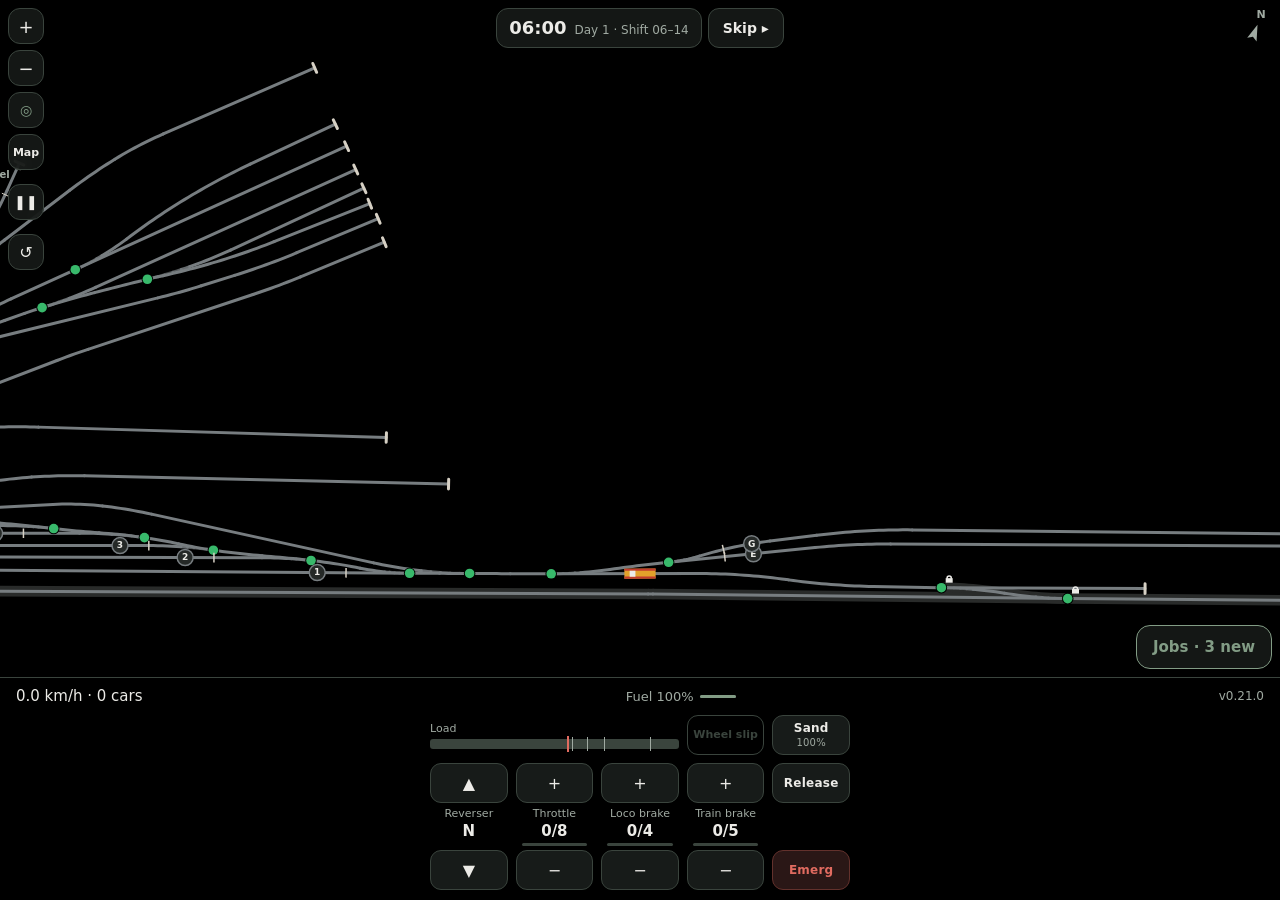
==== commit 479dc2ea: "Version 0.21.0 Merges main (Retiro road trains, #78; v0.20.0), bumps to 0.21.0 (MINOR) and adds the " ====
--- a/index.html
+++ b/index.html
@@ -150,6 +150,33 @@
   #sheet .consist td b { font-weight: 600; }
   #readout { font-variant-numeric: tabular-nums; display: flex; justify-content: space-between; }
   #readout small { color: var(--muted); font-size: 12px; align-self: center; }
+  #readout .fuel { display: flex; align-items: center; gap: 6px; font-size: 13px; color: var(--muted); }
+  #readout .fuel.warn { color: var(--warn); }
+  #readout .fuel .meter { display: block; width: 36px; margin: 0; }
+  #readout .fuel.warn .meter i { background: var(--warn); }
+  /* The traction gauges (#117), a row over the levers: the load meter
+     (motor current, with a red mark at continuous and a tick for each
+     short-time band past it), the wheel slip light, and Sand, held while
+     it's needed, over Release. */
+  #loadMeter { grid-column: span 3; align-self: center; }
+  #loadMeter { min-width: 0; margin-bottom: 4px; font-size: 11px; color: var(--muted); font-variant-numeric: tabular-nums; }
+  #loadMeter .label { display: flex; justify-content: space-between; }
+  #loadMeter .label b { font-weight: 600; color: var(--warn); }
+  #loadMeter .dial { position: relative; height: 10px; margin-top: 3px; border-radius: 3px; background: var(--line); }
+  #loadMeter .dial i { position: absolute; left: 0; top: 0; bottom: 0; width: 0; border-radius: 3px; background: var(--accent); }
+  #loadMeter.over .dial i { background: var(--warn); }
+  #loadMeter .dial s { position: absolute; top: -2px; bottom: -2px; width: 1px; background: var(--muted); }
+  #loadMeter .dial u { position: absolute; top: -3px; bottom: -3px; width: 2px; margin-left: -1px; background: var(--danger); }
+  #slipLight { height: 40px; box-sizing: border-box; border-radius: 11px; border: 1px solid var(--line);
+    display: flex; align-items: center; justify-content: center; text-align: center; line-height: 1.1;
+    font-size: 11px; font-weight: 600; color: var(--line); }
+  #slipLight.on { background: var(--warn); border-color: var(--warn); color: #000; }
+  #slipLight.danger { background: var(--danger-bg); border-color: var(--danger-line); color: var(--danger); }
+  #slipLight { margin-bottom: 4px; }
+  #sandBtn { margin-bottom: 4px; min-height: 40px; border-radius: 11px; border: 1px solid var(--line); background: var(--button); color: var(--fg);
+    font: 600 12px system-ui, sans-serif; touch-action: none; -webkit-tap-highlight-color: transparent; }
+  #sandBtn small { color: var(--muted); font-weight: 500; }
+  #sandBtn.on { background: var(--button-down); color: var(--accent); border-color: var(--accent); }
   /* The version number takes a long press (the dev overlay), so its target
      reaches past its text to a thumb's size. */
   #version { padding: 12px 16px; margin: -12px -16px; -webkit-touch-callout: none; touch-action: manipulation; }
@@ -222,16 +249,26 @@
   #carCard button:active { background: var(--button-down); }
   #carCard button.on { color: var(--accent); border-color: var(--accent); }
   /* A phone on its side has little height to spare: the controls move to the
-     right-hand edge instead, in two columns to keep that edge narrow:
-     reverser and throttle, then the two brakes, then Emergency and Release. */
+     right-hand edge instead, in two columns to keep that edge narrow: the
+     load meter, reverser and throttle, then the two brakes, then
+     Emergency, Release, the wheel slip light and Sand. */
   @media (orientation: landscape) and (max-height: 520px) {
     body { flex-direction: row; padding-bottom: env(safe-area-inset-bottom); }
     #bar { border-top: 0; border-left: 1px solid var(--line); justify-content: center;
       padding: 8px calc(12px + env(safe-area-inset-right)) 8px 12px; width: 232px; box-sizing: border-box; }
-    #controls { grid-template-columns: 1fr 1fr; gap: 3px 8px;
-      grid-template-areas: "revUp thrUp" "revL thrL" "revDown thrDown" "lbUp tbUp" "lbL tbL" "lbDown tbDown"
-        "emerg release"; }
+    #controls { grid-template-columns: repeat(4, 1fr); gap: 3px 6px;
+      grid-template-areas: "load load load load" "revUp revUp thrUp thrUp" "revL revL thrL thrL" "revDown revDown thrDown thrDown"
+        "lbUp lbUp tbUp tbUp" "lbL lbL tbL tbL" "lbDown lbDown tbDown tbDown" "emerg release slip sand"; }
     #controls .spacer { display: none; }
+    #bar { gap: 6px; }
+    #readout { flex-wrap: wrap; gap: 0 8px; font-size: 13px; }
+    #loadMeter { grid-area: load; display: flex; align-items: center; gap: 8px; margin-bottom: 2px; }
+    #loadMeter .label { flex: none; display: block; }
+    #loadMeter .label b { margin-left: 4px; }
+    #loadMeter .dial { flex: 1; margin-top: 0; }
+    #slipLight { grid-area: slip; } #sandBtn { grid-area: sand; }
+    #slipLight, #sandBtn { margin: 6px 0 0; height: auto; min-height: 40px; font-size: 10px; }
+    #sandBtn small { display: block; }
     #lbUp, #tbUp, #emergBtn, #releaseBtn { margin-top: 6px; }
     #revUp { grid-area: revUp; } #thrUp { grid-area: thrUp; } #lbUp { grid-area: lbUp; } #tbUp { grid-area: tbUp; }
     #revLever { grid-area: revL; } #thrLever { grid-area: thrL; } #lbLever { grid-area: lbL; } #tbLever { grid-area: tbL; }
@@ -270,8 +307,11 @@
   <div id="sheet"></div>
 </div>
 <div id="bar">
-  <div id="readout"><span id="readoutText"></span><small id="version"></small></div>
+  <div id="readout"><span id="readoutText"></span><span id="fuelGauge" class="fuel"></span><small id="version"></small></div>
   <div id="controls">
+    <div id="loadMeter"></div>
+    <div id="slipLight">Wheel slip</div>
+    <button id="sandBtn" class="word">Sand</button>
     <button id="revUp" aria-label="Reverser toward forward">▲&#xFE0E;</button>
     <button id="thrUp" aria-label="Throttle up">+</button>
     <button id="lbUp" aria-label="Loco brake on">+</button>
@@ -306,7 +346,8 @@
   //   WORLD DATA   the yard: track nodes, straight or curved segments between
   //                them, switches, the running tracks, and where track runs
   //                on beyond the map;
-  //                the kinds of rolling stock, the cars with their
+  //                the kinds of rolling stock (a loco's with its traction
+  //                figures), the fuel point, the cars with their
   //                markings and loads, and where it all starts; the yard
   //                tracks' blocks, the industries at Junín, the
   //                destinations waybills name, the cars' traffic at the
@@ -318,7 +359,8 @@
   //   STATE        what changes while playing: the time of day, switch
   //                positions, vehicles, the trains they are coupled into,
   //                the shunter's work under way at couplings,
-  //                the loco's controls, the cars' traffic (away off the
+  //                the loco's controls and its traction (load, slip, sand,
+  //                motor heat, fuel), the cars' traffic (away off the
   //                map included) and the pool of cars elsewhere on the
   //                line, the industries' work, the jobs, the arrivals held
   //                outside, Retiro's road trains under way,
@@ -327,7 +369,9 @@
   //                Built from WORLD DATA by makeState(); never edits WORLD DATA.
   //   UTILITIES    small geometry, track-walking and lookup helpers.
   //   SIMULATION   advances STATE by one fixed step, step(dt): the clock, and
-  //                all movement rules: forces, brakes, slack, contact
+  //                all movement rules: traction (the load, wheel slip,
+  //                motor heat and fuel, and over a skip the locos at
+  //                rest), forces, brakes, slack, contact
   //                buffer to buffer, and the shunter's hooking up and
   //                uncoupling coming due. The events ahead (a job due, a shift change)
   //                come from here too. The
@@ -345,7 +389,7 @@
   //                driven on sight over the crossover; and the train
   //                register of every train run and how late.
   //   ACTIONS      what the player can do (reverser, levers, Emergency,
-  //                Release, throw a switch, connect or part the air,
+  //                Release, sand, throw a switch, connect or part the air,
   //                hook up or uncouple, set a hand brake, skip ahead, take, hand back
   //                or report a job, ask for the main or report it clear),
   //                and the rules on
@@ -388,7 +432,7 @@
   // ==================================================
   // CONFIG
   // ==================================================
-  const GAME_CONFIG = { VERSION: "0.20.0" };
+  const GAME_CONFIG = { VERSION: "0.21.0" };
   const STEP_SECONDS = 1 / 60;          // fixed simulation step
   const MAX_STEPS_PER_FRAME = 5;        // drop time rather than spiral after a stall
   const VIEW_MARGIN = 8;                // metres of ground kept around the yard
@@ -413,15 +457,64 @@
   const SWITCH_DIM_STEPS = 5;           // steps the fade is drawn in
   const G = 9.81;                       // m/s²
 
-  // Locomotive pull, modelled on a GM G12 as run in Argentina. The reverser
-  // sets its direction (cab end first is forward); each throttle notch gives
-  // an equal share of the pull; above LOCO_POWER / LOCO_MAX_FORCE (about
-  // 4.3 m/s) the engine's power limits it.
-  const THROTTLE_NOTCHES = 4;           // retunable
-  const LOCO_MAX_FORCE = 187e3;         // N at full notch; the G12's rated tractive effort
-  const LOCO_POWER = 977e3 * 0.8;       // W at the rail: the G12's 977 kW engine less an estimated fifth lost on the way; retunable
-  const LOCO_MAX_SPEED = 8;             // m/s (29 km/h); a yard limit, not the G12's own; pull fades to nothing over the last GOVERNOR_BAND
+  // Diesel-electric traction (#117; docs/design/traction.md, figures in
+  // docs/reference/diesel-traction.md). A loco's own figures (power at the
+  // rail, starting and continuous pull, fuel) are its kind's `traction` in
+  // WORLD DATA; these are the rules every loco follows. The reverser sets
+  // the pull's direction (cab end first is forward). The throttle has
+  // THROTTLE_NOTCHES notches above idle, each a share of full power; the
+  // load, a share of full, builds toward the notch's over about
+  // LOAD_UP_SECONDS and falls over about LOAD_DOWN_SECONDS. At load `l`
+  // the loco asks for the lesser of the notch's cap, starting pull × √l,
+  // and its power, l × power at the rail / speed. Asking for more than the
+  // rail's grip, ADHESION × the weight on the driven axles, slips the
+  // wheels: the load drops until it asks for SLIP_SHARE of the grip, and
+  // holds there until the throttle is notched down or sand goes on.
+  const THROTTLE_NOTCHES = 8;
+  const NOTCH_POWER = [0.07, 0.13, 0.27, 0.38, 0.48, 0.64, 0.87, 1];  // N1–N8, an EMD 16-645 on test (NSW EPA); Assumed for the ALCO 251
+  const LOAD_UP_SECONDS = 4;            // within 5 % of the new notch's load; Assumed, retunable
+  const LOAD_DOWN_SECONDS = 1;          // Assumed, retunable
+  const LOCO_MAX_SPEED = 8;             // m/s (29 km/h); a yard limit, not the loco's own; pull fades to nothing over the last GOVERNOR_BAND
   const GOVERNOR_BAND = 1;              // m/s
+  const ADHESION = { dry: 0.25, sanded: 0.35 };  // usable share of the weight on drivers at a stand (EMD); the rail is always dry for now (Tom)
+  // The grip falls as speed rises, by the shape of Curtius and Kniffler's
+  // curve, μ = 0.161 + 7.5 / (v + 44) with v in km/h, scaled so it is
+  // ADHESION at a stand (Tom, 2026-11-24): about 90 % of it at 10 km/h,
+  // 83 % at 21 km/h. The curve is Secondary; scaling it to EMD's usable
+  // figure is Assumed, retunable.
+  const curtiusKniffler = kmh => 0.161 + 7.5 / (kmh + 44);
+  const ADHESION_AT_SPEED = speed => curtiusKniffler(Math.abs(speed) * 3.6) / curtiusKniffler(0);  // speed in m/s
+  const SLIP_SHARE = 0.6;               // a slipping loco's pull, as a share of the grip; Assumed, retunable
+  const SAND_BOX_SECONDS = 20 * 60;     // s of sanding a full box holds; Assumed, retunable
+  // Traction motor heat, `heat` per loco, 1 at the trip: it moves by
+  // (r² − b·heat) / MOTOR_HEAT_SECONDS a second, r the motor current as a
+  // share of continuous (taken as pull / continuous pull) and b the
+  // blowers' cooling, BLOWER_IDLE at idle up to 1 in the top notch. At 1
+  // the motors trip: no power until the heat falls to MOTOR_RESET_HEAT.
+  // The time constant is fitted to an EMD D37's plate (5 min at 1.42×, 15
+  // min at 1.18×); no GE 761 plate was found. The load meter marks, past
+  // continuous, how long from cold each current is allowed:
+  // r = 1 / √(1 − e^(−t / MOTOR_HEAT_SECONDS)).
+  const MOTOR_HEAT_SECONDS = 10 * 60;   // Assumed, retunable
+  const BLOWER_IDLE = 0.5;              // Assumed, retunable
+  const MOTOR_RESET_HEAT = 0.8;         // Tom, 2026-11-24
+  const LOAD_METER_MINUTES = [60, 30, 15, 10, 5];
+  const LOAD_METER_BANDS = LOAD_METER_MINUTES.map(m => ({ minutes: m, r: 1 / Math.sqrt(1 - Math.exp(-m * 60 / MOTOR_HEAT_SECONDS)) }));
+  const LOAD_METER_MAX = 1.8;           // the meter's full scale, as a share of continuous
+  // Fuel, in litres, burned by the notch in use: a share of the top
+  // notch's burn, from the same EMD test's litres an hour (N1 55 … N8
+  // 618), Assumed for the ALCO 251; idle has its own rate. The engine
+  // idles all shift (Assumed). Below FUEL_LOW of the tank a "Fuel the
+  // loco" task appears; the loco fills, and its sand box with it, standing
+  // with its middle within FUEL_REACH of the fuel point (WORLD DATA), at
+  // FUEL_FILL_RATE. Run dry, its engine stops, and the depot brings fuel
+  // out to it FUEL_RESCUE_SECONDS later. All Assumed, retunable.
+  const NOTCH_FUEL = [55, 90, 179, 245, 309, 400, 538, 618].map(l => l / 618);
+  const DIESEL_DENSITY = 0.84;          // kg/L
+  const FUEL_LOW = 0.25;                // share of the tank
+  const FUEL_FILL_RATE = 150 / 60;      // L/s; a quarter tank filled in about 12 min
+  const FUEL_REACH = 6;                 // m
+  const FUEL_RESCUE_SECONDS = 3600;     // s
 
   // Rolling resistance, from the constant part of the Davis equation:
   // 1.3 lb per short ton of weight plus a fixed drag per axle that depends
@@ -962,7 +1055,7 @@
   const MAP_EDGES = ["mainWestEnd", "mainEastEnd"];
 
   // Kinds of rolling stock. Lengths are over the couplers. FA-era cars run
-  // on plain bearings (Unconfirmed); the G12 on roller bearings.
+  // on plain bearings (Unconfirmed); the locos on roller bearings.
   // A freight car kind has its Spanish name, its FA type code (type and
   // sub-type, NEFA 958), its stencilled tare and load limit (`carga`) in
   // tonnes, and FA's paint for it (NEFA 560–562): a body colour, and a
@@ -977,9 +1070,22 @@
   const MATERFER_COACH = { coach: true, length: 25, tare: 45, carga: 0, axles: 4, bearing: "roller",
                            colour: "#c9c5ca", stripe: "#c23b2e", stripeShare: 0.1, ends: "#1d3561" };
   const VEHICLE_TYPES = {
-    g12:       { loco: true, name: "GM G12", length: 14, mass: 109e3, axles: 4, bearing: "roller", colour: "#c0533a" }, // length approximate
-    // The Aconcagua's loco (#77): FA yellow-orange, its red lower band
-    // showing along the sides. docs/reference/locomotives.md.
+    // The yard engine (#117): an ALCo RSD-35, the San Martín's light
+    // branch-and-local loco, C-C with all six axles driven. Its figures are
+    // estimates from its weight and its sister, the Renfe 313
+    // (docs/reference/diesel-traction.md): `power` at the rail (W),
+    // `starting` and `continuous` pull (N), the share of its weight on
+    // `driven` axles, its fuel `tank` (L) and burn in the top notch and at
+    // idle (L/h). Its length is a placeholder; its paint is FA's, as on
+    // the RSD-16 (Unconfirmed for the RSD-35). `cab`: the cab's span in
+    // metres back from the cab end, behind its short hood (Assumed).
+    rsd35:     { loco: true, name: "ALCo RSD-35", length: 14, mass: 79e3, axles: 6, bearing: "roller", colour: "#e3a12a",
+                 stripe: "#c23b2e", stripeShare: 0.22, cab: [2.2, 4.6],
+                 traction: { power: 895e3 * 0.8, starting: 0.25 * 79e3 * G, continuous: 120e3, driven: 1, tank: 2500,
+                             topBurn: 1200 * 157.6 / 1000 / DIESEL_DENSITY, idleBurn: 8 } },
+    // The Aconcagua's loco (#77), and the through freights' (Tom,
+    // 2026-11-24): FA yellow-orange, its red lower band showing along the
+    // sides. docs/reference/locomotives.md. The game drives it.
     rsd16:     { loco: true, name: "ALCo RSD-16", length: 17.1, mass: 108e3, axles: 6, bearing: "roller", colour: "#e3a12a",
                  stripe: "#c23b2e", stripeShare: 0.22 },
     cubierto:  { name: "Vagón cubierto",  code: "26", length: 15.5, tare: 21, carga: 50, axles: 4, bearing: "plain", colour: "#a2a5a3" },
@@ -1063,7 +1169,7 @@
   // 3, starts empty for the first arrival. Cars not laid out here start
   // away, off the map, and come in on the arrivals.
   const START_TRAINS = [
-    { segment: "lead_3", s: 30, dir: -1, vehicles: [{ id: "loco1", type: "g12" }] },
+    { segment: "lead_3", s: 30, dir: -1, vehicles: [{ id: "loco1", type: "rsd35" }] },
     { segment: "yard1_2", s: 430, dir: 1, vehicles: [{ id: "car1" }, { id: "car2" }] },
     { segment: "yard2_2", s: 370, dir: 1, vehicles: [{ id: "car9" }, { id: "car12" }, { id: "car6" }] },
     { segment: "yard4_2", s: 290, dir: 1, vehicles: [{ id: "car3" }, { id: "car7" }, { id: "car8" }, { id: "car15" }, { id: "car13" }] },
@@ -1071,6 +1177,11 @@
     { segment: "yard6_2", s: 220, dir: 1, vehicles: [{ id: "car4" }, { id: "car5" }, { id: "car10" }] },
   ];
   const PLAYER_LOCO = "loco1";
+  // Where locos take fuel (#117): beside the turntable, where Junín's
+  // depot kept its oil reserve tanks (Secondary; diesels fuelling there is
+  // Unconfirmed). A loco fuels standing with its middle near this point,
+  // `s` metres along `segment`.
+  const FUEL_POINT = { segment: "turntableSpur_5", s: 4 };
 
   // Operations (docs/design/). The yard tracks, numbered from the main-line
   // side, each with its switch, its segments from the switch to the buffer,
@@ -1224,8 +1335,10 @@
   // road loco, ROAD_LOCO's kind, comes off fan track 8, the nearest the
   // ladder: the fan leaves Track 7 beside the ladder, so the loco reverses
   // on Track 7, and on the lead past J1, to reach Track 1 from the lead.
-  // The routes are the game's reading of the map; retunable.
-  const ROAD_LOCO = "g12";
+  // The routes are the game's reading of the map; retunable. The road loco
+  // is an RSD-16, the San Martín's main-line power, as on the through
+  // freights (Tom, 2026-11-24, #117).
+  const ROAD_LOCO = "rsd16";
   const ROAD_ROUTES = {
     in: [{ from: "mainEastEnd", stop: "buffer",
            set: { X2: "crossover_2", X1: "crossover_1", T1: "lead_3", J1: "J1J2_1", J2: "J2J3_1", J3: "J3J4_1", J4: "yard3_1" } }],
@@ -1257,11 +1370,12 @@
       consist: "aconcagua", passenger: true },
     { id: "x2404", number: "2404", from: "Mendoza", to: "Retiro",  enters: "west", at: 2 * HOUR,     consist: "freight" },
   ];
-  // Each make-up: the loco at the head, then the cars from behind it. The
-  // Aconcagua's (#77, Tom 2026-11-24; retunable): an RSD-16, the van, two
+  // Each make-up: the loco at the head, then the cars from behind it. A
+  // freight's loco is an RSD-16, the San Martín's main-line power (Tom,
+  // 2026-11-24, #117). The Aconcagua's (#77, Tom 2026-11-24; retunable): an RSD-16, the van, two
   // tourist, two first, the restaurant and the pullman.
   const THROUGH_CONSISTS = {
-    freight: { loco: "g12", cars: ["tolva", "tolva", "tolva", "cubierto", "cubierto", "tolva", "bordeAlto", "tanque",
+    freight: { loco: "rsd16", cars: ["tolva", "tolva", "tolva", "cubierto", "cubierto", "tolva", "bordeAlto", "tanque",
       "tanque", "tolva", "tolva", "cubierto", "plataforma", "tolva", "tolva"] },
     aconcagua: { loco: "rsd16", cars: ["coachF", "coachCT", "coachCT", "coachP", "coachP", "coachR", "coachPA"] },
   };
@@ -1366,8 +1480,16 @@
   // Puts vehicle `id` of kind `type` into STATE, standing and in no train.
   function addVehicle(id, type, flip = 1) {
     state.vehicles[id] = { id, type, flip, speed: 0, handBrake: false };
+    // A loco's controls, and its traction (#117): the `load` built up (a
+    // share of full), the `pull` it gives this step (N), whether its wheels
+    // `slip`, whether sand is going on (`sanding`) and how much is left in
+    // the box (`sand`, a share), its motors' `heat` (1 trips them) and
+    // whether they are `tripped`, its `fuel` in litres, and when it ran
+    // dry (`emptyAt`, or null). A loco starts with a full tank and box.
+    const tr = VEHICLE_TYPES[type].traction;
     if (VEHICLE_TYPES[type].loco) state.vehicles[id].controls = { reverser: 0, throttle: 0, locoBrake: 0, trainBrake: 0,
-      locoApplied: 0, trainApplied: 0, emergency: false };
+      locoApplied: 0, trainApplied: 0, emergency: false,
+      load: 0, pull: 0, slip: false, sanding: false, sand: 1, heat: 0, tripped: false, fuel: tr ? tr.tank : 0, emptyAt: null };
   }
   // Lays vehicles `ids` out as one train, coupled and bunched, back from
   // its head end, which stands `s` metres along `segment` facing `dir` (+1
@@ -1628,6 +1750,133 @@
     return reach;
   }
 
+  // Diesel-electric traction (#117; docs/design/traction.md). Each step,
+  // a loco's load moves toward its notch's, its pull is worked out from
+  // the load, its speed and the rail's grip, and its motors heat or cool
+  // and its engine burns fuel by what it does. A loco whose kind has no
+  // `traction` (the game drives it) gives no pull.
+  const tractionOf = v => vehicleType(v).traction;
+  // The pull loco `v` asks for at load share `load`, before the rail's
+  // grip: the notch's cap or its power at this speed, whichever is less,
+  // fading out near the yard's speed limit.
+  function askedPull(v, tr, load) {
+    const along = v.speed * v.controls.reverser * v.flip;        // speed in the direction of pull
+    const governor = Math.max(0, Math.min(1, (LOCO_MAX_SPEED - along) / GOVERNOR_BAND));
+    return Math.min(tr.starting * Math.sqrt(load), load * tr.power / Math.max(Math.abs(along), EPS)) * governor;
+  }
+  // The rail's grip under loco `v`: the adhesion, sanded while sand goes
+  // on and the box has some, falling with speed, times the weight on its
+  // driven axles.
+  const sanding = c => c.sanding && c.sand > 0;
+  const gripOf = (v, tr) => (sanding(v.controls) ? ADHESION.sanded : ADHESION.dry) * ADHESION_AT_SPEED(v.speed)
+    * tr.driven * vehicleMass(v) * G;
+  // Whether loco `v` stands at the fuel point.
+  function atFuelPoint(v) {
+    const p = pointOn(v.seg, v.s), f = pointOn(FUEL_POINT.segment, FUEL_POINT.s);
+    return v.speed === 0 && Math.hypot(p.x - f.x, p.y - f.y) <= FUEL_REACH;
+  }
+  // The share of full fuel burn at the throttle's notch: idle when the
+  // throttle is shut or the motors are tripped, as the load is off.
+  function burnRate(c, tr) {
+    if (c.fuel <= 0) return 0;
+    return c.throttle && !c.tripped ? tr.topBurn * NOTCH_FUEL[c.throttle - 1] : tr.idleBurn;
+  }
+  // Burns `litres` from loco `v`'s tank, with the notice when it falls
+  // low, and stops its engine when it runs dry at `at`.
+  function burnFuel(v, tr, litres, at) {
+    const c = v.controls, before = c.fuel;
+    c.fuel = Math.max(0, c.fuel - litres);
+    if (before >= FUEL_LOW * tr.tank && c.fuel < FUEL_LOW * tr.tank && c.fuel > 0) setNotice("Fuel low: fuel the loco by the turntable");
+    if (before > 0 && c.fuel === 0) {
+      Object.assign(c, { emptyAt: at, load: 0, pull: 0, slip: false });
+      setNotice(`Out of fuel: the engine stopped. Fuel comes out at ${clockText(at + FUEL_RESCUE_SECONDS)}`);
+    }
+  }
+  // The depot brings fuel out to a loco run dry, FUEL_RESCUE_SECONDS after.
+  function rescueDue(v, tr, at) {
+    const c = v.controls;
+    if (c.emptyAt === null || at < c.emptyAt + FUEL_RESCUE_SECONDS) return;
+    Object.assign(c, { fuel: tr.tank, emptyAt: null });
+    setNotice("Fuel brought out: the engine runs again");
+  }
+  // Fills loco `v`'s tank, and its sand box, at the fuel point for `dt`.
+  function fillAt(v, tr, dt) {
+    const c = v.controls;
+    c.fuel = Math.min(tr.tank, c.fuel + FUEL_FILL_RATE * dt);
+    if (tr.tank - c.fuel < 0.01) c.fuel = tr.tank;
+    if (c.fuel > 0) c.emptyAt = null;
+    c.sand = 1;
+  }
+  // The motors trip at full heat: power is cut until they cool. It counts
+  // as rough handling on the jobs being worked (Tom, 2026-11-24).
+  function checkTrip(c) {
+    if (!c.tripped && c.heat >= 1) {
+      Object.assign(c, { tripped: true, slip: false });
+      for (const j of openJobs()) if (j.taken) j.overheats.push(Math.round(state.clock));
+      setNotice("Traction motors overheated: power cut until they cool");
+    } else if (c.tripped && c.heat <= MOTOR_RESET_HEAT) {
+      c.tripped = false;
+      setNotice("Traction motors cooled: power back");
+    }
+  }
+  function stepTraction(v, dt) {
+    const c = v.controls, tr = tractionOf(v);
+    if (!tr) return;
+    const running = c.fuel > 0, notch = running && !c.tripped && c.reverser ? c.throttle : 0;
+    const target = notch ? NOTCH_POWER[notch - 1] : 0;
+    // The load builds or falls toward the notch's; slipping, it holds.
+    // Tripped or out of fuel, power is cut at once.
+    if (!running || c.tripped) c.load = 0;
+    else if (!c.slip || target < c.load) {
+      const tau = (target > c.load ? LOAD_UP_SECONDS : LOAD_DOWN_SECONDS) / 3;    // within 5 % in three time constants
+      c.load += (target - c.load) * Math.min(1, dt / tau);
+      if (target === 0 && c.load < 1e-4) c.load = 0;
+    }
+    const grip = gripOf(v, tr);
+    let ask = c.reverser && c.load ? askedPull(v, tr, c.load) : 0;
+    if (!c.slip && ask > grip * (1 + 1e-9)) {
+      // The wheels let go: the load drops until it asks for SLIP_SHARE of
+      // the grip, at this speed.
+      c.slip = true;
+      const want = SLIP_SHARE * grip, along = Math.abs(v.speed);
+      c.load = Math.min(c.load, Math.max((want / tr.starting) ** 2, want * along / tr.power));
+      ask = askedPull(v, tr, c.load);
+    }
+    c.pull = c.slip ? Math.min(ask, SLIP_SHARE * grip) : ask;
+    if (sanding(c)) c.sand = Math.max(0, c.sand - dt / SAND_BOX_SECONDS);
+    // Heat: the current share squared in, the blowers' cooling out.
+    const r = c.pull / tr.continuous, b = BLOWER_IDLE + (1 - BLOWER_IDLE) * (running ? c.throttle : 0) / THROTTLE_NOTCHES;
+    c.heat = Math.max(0, c.heat + (r * r - b * c.heat) / MOTOR_HEAT_SECONDS * dt);
+    checkTrip(c);
+    burnFuel(v, tr, burnRate(c, tr) * dt / HOUR, state.clock);
+    rescueDue(v, tr, state.clock);
+    if (atFuelPoint(v)) fillAt(v, tr, dt);
+  }
+  // A skip of `dt` seconds from the clock, everything standing and the
+  // throttle shut: no physics runs, so each loco's motors cool, its engine
+  // idles and it takes fuel at the fuel point, worked out at once.
+  function restLocos(dt) {
+    for (const id in state.vehicles) {
+      const v = state.vehicles[id], c = v.controls, tr = c && tractionOf(v);
+      if (!tr) continue;
+      Object.assign(c, { load: 0, pull: 0, slip: false });
+      c.heat *= Math.exp(-BLOWER_IDLE * dt / MOTOR_HEAT_SECONDS);
+      checkTrip(c);
+      if (atFuelPoint(v)) { fillAt(v, tr, (1 - tr.idleBurn / HOUR / FUEL_FILL_RATE) * dt); continue; }
+      let left = dt, at = state.clock;
+      if (c.fuel > 0) {
+        const lasts = c.fuel / tr.idleBurn * HOUR, t = Math.min(left, lasts);
+        burnFuel(v, tr, t >= lasts ? c.fuel : tr.idleBurn * t / HOUR, at + t);
+        left -= t; at += t;
+      }
+      if (left > 0 && c.emptyAt !== null && c.emptyAt + FUEL_RESCUE_SECONDS <= state.clock + dt) {
+        const from = c.emptyAt + FUEL_RESCUE_SECONDS;
+        rescueDue(v, tr, from);
+        burnFuel(v, tr, tr.idleBurn * (state.clock + dt - from) / HOUR, state.clock + dt);
+      }
+    }
+  }
+
   // The forces on each vehicle of a train this step, by id: `pull` (+
   // toward the head), `hold` from brakes, and the resistance to rolling
   // (`roll`) or to getting a standing vehicle moving (`start`). Curves add
@@ -1643,14 +1892,7 @@
     for (const id of t.vehicles) {
       const v = state.vehicles[id], type = vehicleType(v), c = v.controls, weight = vehicleMass(v) * G;
       let pull = 0, hold = 0;
-      if (c && c.throttle && c.reverser) {
-        const sense = c.reverser * v.flip;                        // toward the head, or not
-        const along = v.speed * sense;                            // speed in the direction of pull
-        const share = c.throttle / THROTTLE_NOTCHES;
-        const force = Math.min(LOCO_MAX_FORCE, LOCO_POWER / Math.max(Math.abs(along), EPS));
-        const governor = Math.max(0, Math.min(1, (LOCO_MAX_SPEED - along) / GOVERNOR_BAND));
-        pull = sense * share * force * governor;
-      }
+      if (c && c.pull) pull = c.reverser * v.flip * c.pull;       // toward the head, or not
       if (c) hold += c.locoApplied * LOCO_BRAKE_RATIO * weight;
       hold += trainApplied * TRAIN_BRAKE_RATIO * weight * reach[id];
       if (v.handBrake) hold += HAND_BRAKE_FORCE;
@@ -1872,7 +2114,10 @@
 
   function step(dt) {
     state.clock += dt;
-    for (const id in state.vehicles) if (state.vehicles[id].controls) stepBrakes(state.vehicles[id].controls, dt);
+    for (const id in state.vehicles) if (state.vehicles[id].controls) {
+      stepBrakes(state.vehicles[id].controls, dt);
+      stepTraction(state.vehicles[id], dt);
+    }
     for (const id in state.trains) stepAir(state.trains[id], dt);
     const forces = {};
     for (const id in state.trains) vehicleForces(state.trains[id], forces);
@@ -1895,7 +2140,8 @@
   // end of this shift: jobs falling due, road trains arriving and leaving
   // (a departure with its build job), a Retiro road train offered or its
   // loco off shed (#78), through trains offered, an industry's work done,
-  // and the shift change, when the next jobs open.
+  // the loco full at the fuel point or fuel brought out to it, and the
+  // shift change, when the next jobs open.
   function eventsAhead() {
     const end = shiftAt(state.clock).end, out = [];
     const train = (at, tt, run, kind = "train") => {
@@ -1921,6 +2167,15 @@
     for (const ind in INDUSTRIES) {
       const r = state.industries[ind].readyAt;
       if (r !== null && r > state.clock && r < end) out.push({ at: r, kind: "industry", industry: ind });
+    }
+    // A loco taking fuel is full, or one run dry gets fuel brought out.
+    for (const id in state.vehicles) {
+      const v = state.vehicles[id], tr = v.controls && tractionOf(v);
+      if (!tr) continue;
+      const c = v.controls, full = atFuelPoint(v) && tr.tank - c.fuel >= 0.01
+        ? state.clock + (tr.tank - c.fuel) / (FUEL_FILL_RATE - tr.idleBurn / HOUR) : null;
+      if (full !== null && full < end) out.push({ at: full, kind: "fuelled" });
+      else if (c.emptyAt !== null && c.emptyAt + FUEL_RESCUE_SECONDS < end) out.push({ at: c.emptyAt + FUEL_RESCUE_SECONDS, kind: "fuel" });
     }
     out.push({ at: end, kind: "shift" });
     return out.sort((a, b) => a.at - b.at);
@@ -2254,7 +2509,7 @@
     const blockOrder = Object.keys(BLOCKS);
     job.cars.sort((a, b) => blockOrder.indexOf(dispositionOf(a)) - blockOrder.indexOf(dispositionOf(b)));
     const j = { id: "job" + state.nextJob++, blocks: new Set(job.cars.map(dispositionOf)).size,
-                taken: false, movesAtTake: 0, damaged: [], trainsHeld: [], overruns: [], result: null, ...job };
+                taken: false, movesAtTake: 0, damaged: [], trainsHeld: [], overruns: [], overheats: [], result: null, ...job };
     state.jobs.push(j);
     return j;
   }
@@ -3328,10 +3583,20 @@
     return true;
   }
   // The throttle opens only with the reverser in forward or reverse.
+  // Notching down ends a wheel slip (#117).
   function moveThrottle(delta) {
     const c = playerLoco().controls;
     if (delta > 0 && !c.reverser) { setNotice("Reverser is in neutral"); return; }
-    c.throttle = clampNotch(c.throttle + delta, 0, THROTTLE_NOTCHES);
+    const next = clampNotch(c.throttle + delta, 0, THROTTLE_NOTCHES);
+    if (next < c.throttle) c.slip = false;
+    c.throttle = next;
+  }
+  // Sand goes on while the button is held (#117), from a box that empties
+  // as it's used; putting it on ends a wheel slip, if there's sand left.
+  function setSand(on) {
+    const c = playerLoco().controls;
+    c.sanding = on;
+    if (on && c.sand > 0) c.slip = false;
   }
   function moveLocoBrake(delta) {
     const c = playerLoco().controls;
@@ -3476,11 +3741,13 @@
   }
 
   // Skips the clock ahead to `at`, an event ahead or a SKIP_MARK_SECONDS
-  // mark, only while every vehicle stands still. Nothing else moves or
-  // changes: no physics runs during a skip.
+  // mark, only while every vehicle stands still and the throttle is shut.
+  // Nothing else moves or changes: no physics runs during a skip; the
+  // locos' heat and fuel are worked out at once (restLocos()).
   function skipTo(at) {
     if (!(at > state.clock) || !(at % SKIP_MARK_SECONDS === 0 || eventsAhead().some(e => e.at === at))) return false;
     if (playerLoco().speed !== 0) { setNotice("Stop the loco before skipping"); return false; }
+    if (playerLoco().controls.throttle) { setNotice("Shut the throttle before skipping"); return false; }
     const moving = state.road.find(r => r.status === "running" || r.status === "shed");
     if (moving) { setNotice(`Wait for ${moving.status === "shed" ? "the road loco" : roadName(moving)} to stand`); return false; }
     for (const id in state.vehicles) {
@@ -3492,6 +3759,7 @@
       r.status = "gone";
       registerThrough(r);
     }
+    restLocos(at - state.clock);
     state.clock = at;
     stepWork();
     runEvents(true);
@@ -3504,7 +3772,7 @@
   function takeJob(jobId) {
     const j = jobById(jobId);
     if (!j || j.result || j.taken) return false;
-    Object.assign(j, { taken: true, movesAtTake: state.moves, damaged: [], trainsHeld: [], overruns: [] });
+    Object.assign(j, { taken: true, movesAtTake: state.moves, damaged: [], trainsHeld: [], overruns: [], overheats: [] });
     return true;
   }
   function handBack(jobId) {
@@ -3531,7 +3799,8 @@
   // ==================================================
   // The yard is saved as it stands, mid-move included: every vehicle with
   // its speed, the trains, couplings' slack and air, switches, hand brakes,
-  // the loco's controls, the clock, the cars' traffic, the jobs and the
+  // the loco's controls and its traction (load, slip, sand, motor heat and
+  // fuel; sand held on is let go), the clock, the cars' traffic, the jobs and the
   // road trains. That is all of STATE but the notice. A yard saved before
   // road trains isn't carried over: its cars stand where they didn't
   // expect them, and none are away. A save
@@ -3547,7 +3816,7 @@
   // The benchmark page (index.html?bench, CHECKS) saves under keys of its
   // own, never over the player's yard.
   const BENCH = new URLSearchParams(location.search).has("bench");
-  const SAVE_KEY = "switching-game.yard.13" + (BENCH ? ".bench" : "");
+  const SAVE_KEY = "switching-game.yard.14" + (BENCH ? ".bench" : "");
   const CARS_KEY = SAVE_KEY + ".cars";
   let saves = 0;
 
@@ -3621,7 +3890,8 @@
       if (c.away !== null && !(isObj(t) && DESTINATIONS[t.at] && DESTINATIONS[t.at].away
           && Number.isFinite(t.back) && typeof t.pool === "boolean")) return false;
     }
-    for (const j of st.jobs) if (!isObj(j) || !Array.isArray(j.cars) || !j.cars.every(id => st.cars[id]) || !Number.isFinite(j.due)) return false;
+    for (const j of st.jobs) if (!isObj(j) || !Array.isArray(j.cars) || !j.cars.every(id => st.cars[id]) || !Number.isFinite(j.due)
+        || !Array.isArray(j.overheats)) return false;
     for (const id in SWITCHES) if (!SWITCHES[id].legs.includes(st.switches[id].set)) return false;
     // Every loco, and every car not away, has a vehicle.
     const startIds = {};
@@ -3638,6 +3908,11 @@
       if (v.id !== id || v.type !== startIds[id] || !SEGMENTS[v.seg] || !st.trains[v.train] || (v.run || null) !== (runOf[id] || null)) return false;
       if (!(v.s >= 0 && v.s <= segmentLength(v.seg)) || !Number.isFinite(v.speed)) return false;
       if (Math.abs(v.dir) !== 1 || Math.abs(v.flip) !== 1 || !!type.loco !== isObj(v.controls)) return false;
+      const c = v.controls;
+      if (c && (!["load", "pull", "sand", "heat", "fuel"].every(k => Number.isFinite(c[k]) && c[k] >= 0)
+          || !Number.isInteger(c.throttle) || c.throttle < 0 || c.throttle > THROTTLE_NOTCHES
+          || typeof c.slip !== "boolean" || typeof c.tripped !== "boolean" || typeof c.sanding !== "boolean"
+          || (c.emptyAt !== null && !Number.isFinite(c.emptyAt)))) return false;
     }
     const placed = {};
     for (const tid in st.trains) {
@@ -3663,7 +3938,10 @@
       const saved = JSON.parse(localStorage.getItem(SAVE_KEY)), cars = JSON.parse(localStorage.getItem(CARS_KEY));
       if (!saved || !cars || saved.saved !== cars.saved) return false;
       const st = { ...saved.state, cars: cars.cars, pool: cars.pool };
-      if (fitsYard(st)) { state = st; saves = cars.saved; carsDirty = false; return true; }
+      if (fitsYard(st)) {
+        for (const id in st.vehicles) if (st.vehicles[id].controls) st.vehicles[id].controls.sanding = false;
+        state = st; saves = cars.saved; carsDirty = false; return true;
+      }
     } catch (e) { /* unreadable or blocked: start fresh */ }
     return false;
   }
@@ -3704,7 +3982,7 @@
   };
   const canvas = document.getElementById("yard");
   const ctx = canvas.getContext("2d");
-  const readoutText = document.getElementById("readoutText");
+  const readoutText = document.getElementById("readoutText"), fuelGauge = document.getElementById("fuelGauge");
   const versionEl = document.getElementById("version");
   versionEl.textContent = `v${GAME_CONFIG.VERSION}`;
   const followBtn = document.getElementById("followBtn");
@@ -3712,6 +3990,14 @@
   const pauseBtn = document.getElementById("pauseBtn");
   const levers = { rev: document.getElementById("revLever"), thr: document.getElementById("thrLever"), lb: document.getElementById("lbLever"),
                    tb: document.getElementById("tbLever") };
+  const loadMeter = document.getElementById("loadMeter"), slipLight = document.getElementById("slipLight");
+  const sandBtn = document.getElementById("sandBtn");
+  // The load meter's face (#117): its scale to LOAD_METER_MAX, a red mark
+  // at continuous and a tick for each of LOAD_METER_BANDS past it.
+  const meterAt = r => `${Math.min(1, r / LOAD_METER_MAX) * 100}%`;
+  loadMeter.innerHTML = `<span class="label">Load<b></b></span><div class="dial"><i></i>` +
+    LOAD_METER_BANDS.map(b => `<s style="left:${meterAt(b.r)}"></s>`).join("") + `<u style="left:${meterAt(1)}"></u></div>`;
+  const loadNeedle = loadMeter.querySelector("i"), loadText = loadMeter.querySelector("b");
 
   // Points every few metres along a stretch of a segment, from `s0` to `s1`,
   // for drawing it. A straight needs only its ends.
@@ -3902,6 +4188,24 @@
     const braked = t.vehicles.filter(id => !state.vehicles[id].controls && reach[id] >= 1).length;
     const text = `${(Math.abs(loco.speed) * 3.6).toFixed(1)} km/h · ${cars} car${cars === 1 ? "" : "s"}${cars ? ` · air ${braked}/${cars}` : ""}`;
     if (readoutText.textContent !== text) readoutText.textContent = text;
+    const tr = vehicleType(loco).traction, fuelShare = c.fuel / tr.tank;
+    const fuelHtml = `Fuel ${Math.round(fuelShare * 100)}%<span class="meter"><i style="width:${fuelShare * 100}%"></i></span>`;
+    if (fuelGauge.innerHTML !== fuelHtml) fuelGauge.innerHTML = fuelHtml;
+    fuelGauge.classList.toggle("warn", fuelShare < FUEL_LOW);
+    // The load meter: motor current as a share of continuous, and past it
+    // the band it's in, the minutes allowed from cold. The light shows a
+    // wheel slip, or else the power cut by hot motors or an empty tank.
+    const r = c.pull / tr.continuous, band = [...LOAD_METER_BANDS].reverse().find(b => r <= b.r);
+    loadNeedle.style.width = meterAt(r);
+    loadMeter.classList.toggle("over", r > 1);
+    loadText.textContent = c.tripped ? "power cut" : r > 1 ? (band ? `${band.minutes} min` : `< ${LOAD_METER_MINUTES[LOAD_METER_MINUTES.length - 1]} min`) : "";
+    const light = c.slip ? "Wheel slip" : c.tripped ? "Motors hot" : c.fuel <= 0 ? "No fuel" : "Wheel slip";
+    if (slipLight.textContent !== light) slipLight.textContent = light;
+    slipLight.classList.toggle("on", c.slip);
+    slipLight.classList.toggle("danger", !c.slip && (c.tripped || c.fuel <= 0));
+    sandBtn.classList.toggle("on", c.sanding && c.sand > 0);
+    const sandText = c.sand > 0 ? `Sand <small>${Math.round(c.sand * 100)}%</small>` : "No sand";
+    if (sandBtn.innerHTML !== sandText) sandBtn.innerHTML = sandText;
     renderClock();
     renderJobs();
     renderMainChip();
@@ -3912,7 +4216,8 @@
     pauseBtn.innerHTML = paused ? "▶&#xFE0E;" : "❚❚";
     pauseBtn.setAttribute("aria-label", paused ? "Resume" : "Pause");
     levers.rev.innerHTML = `Reverser<b>${c.reverser > 0 ? "Fwd" : c.reverser < 0 ? "Rev" : "N"}</b>`;
-    levers.thr.innerHTML = `Throttle<b>${c.throttle}/${THROTTLE_NOTCHES}</b>`;
+    levers.thr.innerHTML = `Throttle<b>${c.throttle}/${THROTTLE_NOTCHES}</b>` +
+      `<div class="meter"><i style="width:${c.load * 100}%"></i></div>`;
     levers.lb.innerHTML = `Loco brake<b>${c.locoBrake}/${LOCO_BRAKE_NOTCHES}</b>` +
       `<div class="meter"><i style="width:${c.locoApplied * 100}%"></i></div>`;
     levers.tb.innerHTML = `Train brake<b>${c.emergency ? "EMERG" : c.trainBrake + "/" + TRAIN_BRAKE_NOTCHES}</b>` +
@@ -4049,9 +4354,9 @@
         const f = toward(front, back, 1), b = toward(back, front, 1);
         line(b.x, b.y, f.x, f.y, PALETTE.bg, bodyWidth * 0.4);
       }
-      if (type.loco) {                                    // cab, at the end it faces
+      if (type.loco) {                                    // cab, at the end it faces (behind a short hood, for an RSD)
         const cabEnd = v.flip > 0 ? front : back, other = v.flip > 0 ? back : front;
-        const c1 = toward(cabEnd, other, 0.6), c2 = toward(cabEnd, other, 3);
+        const [from, to] = type.cab || [0.6, 3], c1 = toward(cabEnd, other, from), c2 = toward(cabEnd, other, to);
         line(c1.x, c1.y, c2.x, c2.y, PALETTE.light, bodyWidth * 0.6);
       }
       if (type.coach && k > 2.5) {                        // a coach's FA code, on its roof
@@ -4140,6 +4445,20 @@
       const c = view.toScreen(mid.x - mid.uy * 7 * side, mid.y + mid.ux * 7 * side);
       ctx.font = `600 ${Math.round(Math.max(10, Math.min(13, k * 2)))}px system-ui, sans-serif`;
       ctx.fillText(INDUSTRIES[ind].short, c.x, c.y);
+      ctx.textAlign = "start"; ctx.textBaseline = "alphabetic";
+    }
+    // The fuel point (#117): a tick across the track at either end of
+    // where a loco's middle may stand to fuel, and "Fuel" beside it.
+    {
+      const f = pointOn(FUEL_POINT.segment, FUEL_POINT.s), h = GAUGE * 0.9;
+      for (const d of [-FUEL_REACH, FUEL_REACH]) {
+        const x = f.x + f.ux * d, y = f.y + f.uy * d;
+        line(x - f.uy * h, y + f.ux * h, x + f.uy * h, y - f.ux * h, PALETTE.buffer, Math.max(1, k * 0.2));
+      }
+      const c = view.toScreen(f.x + f.uy * 6, f.y - f.ux * 6);
+      ctx.fillStyle = PALETTE.north; ctx.textAlign = "center"; ctx.textBaseline = "middle";
+      ctx.font = `600 ${Math.round(Math.max(10, Math.min(13, k * 2)))}px system-ui, sans-serif`;
+      ctx.fillText("Fuel", c.x, c.y);
       ctx.textAlign = "start"; ctx.textBaseline = "alphabetic";
     }
     // The cars of a job being worked that aren't yet where they belong: an
@@ -4380,7 +4699,7 @@
   window.addEventListener("pagehide", () => saveYard(true));
 
   // Keyboard: +/− zoom, M the Map, P pause, Q/A reverser, W/S or ↑/↓ throttle, R/F loco brake,
-  // E/D train brake, Space emergency, X release.
+  // E/D train brake, Space emergency, X release, Z (held) sand.
   const KEYS = {
     q: () => moveReverser(1), a: () => moveReverser(-1),
     w: () => moveThrottle(1), ArrowUp: () => moveThrottle(1),
@@ -4393,9 +4712,11 @@
     if (e.repeat) return;
     if (VIEW_KEYS[e.key]) VIEW_KEYS[e.key]();
     else if (KEYS[e.key]) unlessPaused(KEYS[e.key])();
+    else if (e.key === "z") unlessPaused(setSand)(true);
     else return;
     e.preventDefault();
   });
+  window.addEventListener("keyup", e => { if (e.key === "z") setSand(false); });
 
   // pointerdown rather than click: it answers at once on touch screens.
   const onPress = (id, fn) => document.getElementById(id).addEventListener("pointerdown", e => {
@@ -4411,6 +4732,10 @@
   onPress("tbDown", () => moveTrainBrake(-1));
   onPress("releaseBtn", release);
   onPress("emergBtn", emergency);
+  // Sand goes on while the button is held, and off when it's let go, even
+  // paused, so it never sticks on.
+  onPress("sandBtn", () => setSand(true));
+  for (const ev of ["pointerup", "pointercancel", "pointerleave"]) document.getElementById("sandBtn").addEventListener(ev, () => setSand(false));
 
   // Zoom steps through ZOOM_LEVELS, then out past the widest into the
   // Map's steps; in from the Map's first step is play again.
@@ -4672,6 +4997,8 @@
         : tt ? (tt.arrives ? `${trainName(tt)} arrives<small>${tt.east ? `Over the crossover onto ${track}` : `Onto ${track}`}</small>`
           : `${trainName(tt)} leaves${j ? (j.taken ? "<small>It waits for your build</small>" : crew) : ""}`)
         : j ? `${j.title} falls due${crew}` : e.industry ? `Work done at ${INDUSTRIES[e.industry].name}<small>A pull job opens</small>`
+        : e.kind === "fuelled" ? `Loco fuelled<small>A full tank, and sand</small>`
+        : e.kind === "fuel" ? `Fuel brought out<small>The engine runs again</small>`
         : `Shift change<small>The next jobs open</small>`;
       html += `<button class="event" data-at="${e.at}"><b>${clockText(e.at)}</b><span>${text}</span>${dayNote(e.at)}</button>`;
     }
@@ -4736,7 +5063,7 @@
     jobChip.classList.toggle("open", !!worked);
     const label = taken.length ? `Jobs · ${taken.length} taken` : fresh.length ? `Jobs · ${fresh.length} new` : "Jobs";
     if (jobsBtn.textContent !== label) jobsBtn.textContent = label;
-    jobsBtn.classList.toggle("on", !!open.length);
+    jobsBtn.classList.toggle("on", !!open.length || !!fuelTask());
     if (sheet && sheet.job && !jobById(sheet.job)) sheet = {};
     if (sheet) {
       const html = sheet.register ? registerHtml() : sheet.consist ? consistHtml(jobById(sheet.job)) : sheet.job ? jobSheetHtml(jobById(sheet.job)) : boardHtml();
@@ -4754,9 +5081,24 @@
     : `${headline(j.result)} · ${shortTime(j.result.at)}`) + trainText(j);
   const dueText = j => j.kind !== "build" ? `due ${shortTime(j.due)}`
     : j.ready ? `ready ${shortTime(j.ready)}, leaves ${shortTime(j.due)}` : `leaves ${shortTime(j.due)}`;
+  // The "Fuel the loco" task (#117), while the tank is below FUEL_LOW or
+  // the loco is taking fuel: how full it is, and what's happening. Not a
+  // job: nobody else does it, and it isn't assessed.
+  function fuelTask() {
+    const v = playerLoco(), c = v.controls, tr = vehicleType(v).traction, share = c.fuel / tr.tank;
+    const filling = atFuelPoint(v) && share < 1;
+    if (!filling && share >= FUEL_LOW) return null;
+    const pc = `Fuel ${Math.round(share * 100)}%`;
+    return { share, text: c.emptyAt !== null ? `Out of fuel; fuel comes out at ${clockText(c.emptyAt + FUEL_RESCUE_SECONDS)}`
+      : filling ? `${pc}, taking fuel` : pc };
+  }
   function boardHtml() {
     let h = `<div class="grab"></div><header><h2>Jobs · ${YARD_NAME}</h2><button data-act="register">Register</button>` +
       `<button data-act="close">Close ✕&#xFE0E;</button></header>`;
+    const fuel = fuelTask();
+    if (fuel) h += `<div class="job"><div><b>Fuel the loco</b><small${fuel.share < FUEL_LOW ? ` class="warn"` : ""}>` +
+      `${fuel.text} · at the fuel point by the turntable</small></div>` +
+      `<button class="act" data-act="fuelpoint">Show</button></div>`;
     for (const j of openJobs()) {
       const late = readyBy(j) <= state.clock ? ` · <span class="warn">late</span>` : "";
       h += `<div class="job" data-job="${j.id}"><div><b>${j.title}</b><small>${j.cars.length} cars · ${dueText(j)}` +
@@ -4862,7 +5204,8 @@
     return `<div class="result"><b>${r.outcome} · ${r.late >= ON_TIME_SECONDS ? `<span class="warn">${lateness(r.late)}</span>` : lateness(r.late)}</b>${rows.map(t => `<small>${t}</small>`).join("")}${train}` +
       `${j.damaged.length ? `<small class="warn">Rough handling: ${j.damaged.map(carName).join(", ")} damaged, bad order</small>` : ""}` +
       `${j.trainsHeld.length ? `<small class="warn">Main line: ${j.trainsHeld.map(h => `${h.number} held ${lateText(h.delay)}`).join(", ")}</small>` : ""}` +
-      `${j.overruns.length ? `<small class="warn">Main kept past the time asked: ${j.overruns.map(lateText).join(", ")}</small>` : ""}</div>`;
+      `${j.overruns.length ? `<small class="warn">Main kept past the time asked: ${j.overruns.map(lateText).join(", ")}</small>` : ""}` +
+      `${j.overheats.length ? `<small class="warn">Rough handling: traction motors overheated at ${j.overheats.map(clockText).join(", ")}, power cut</small>` : ""}</div>`;
   }
   // Junín's train register (#62), reached from the board: the trains of
   // the last REGISTER_DAYS days by shift, newest first, each with its
@@ -4927,6 +5270,11 @@
       else if (act === "register") sheet = { register: true };
       else if (act === "open") sheet = { job: id };
       else if (act === "consist") sheet = { job: id, consist: true };
+      else if (act === "fuelpoint") {                 // show the fuel point
+        const p = pointOn(FUEL_POINT.segment, FUEL_POINT.s);
+        Object.assign(camera, { map: 0, follow: false, cx: p.x, cy: p.y, zoom: Math.max(camera.zoom, START_ZOOM) });
+        sheet = null;
+      }
       else if (act === "take") unlessPaused(() => { if (takeJob(id)) sheet = { job: id }; })();
       else if (act === "handback") unlessPaused(handBack)(id);
       else if (act === "done") unlessPaused(() => {
@@ -5024,6 +5372,10 @@
       }
     }
     need(laid.has(PLAYER_LOCO), `player loco ${PLAYER_LOCO} isn't laid out`);
+    const playerType = START_TRAINS.flatMap(t => t.vehicles).find(v => v.id === PLAYER_LOCO);
+    need(!playerType || (has(VEHICLE_TYPES, playerType.type) && !!VEHICLE_TYPES[playerType.type].traction), `player loco ${PLAYER_LOCO}: its kind has no traction figures`);
+    need(has(SEGMENTS, FUEL_POINT.segment) && FUEL_POINT.s >= 0 && FUEL_POINT.s <= segmentLength(FUEL_POINT.segment),
+      `fuel point: ${FUEL_POINT.s} m along ${FUEL_POINT.segment} isn't on track`);
     for (const id in YARD_TRACKS) {
       const t = YARD_TRACKS[id];
       need(has(SWITCHES, t.switch), `${t.name}: switch ${t.switch} doesn't exist`);
@@ -5187,7 +5539,8 @@
   window.switching = { get state() { return state; }, step, traffic, throwSwitch, uncouple, hookUp, meetings, moveReverser, moveThrottle,
     moveLocoBrake, moveTrainBrake, emergency, release, trainEnds, toggleAir, toggleHandBrake, brakeReach, skipTo, eventsAhead,
     takeJob, handBack, reportDone, ROAD_LEGS, ROAD_IN_TIME, ROAD_OUT_TIME, LOCO_RUN_TIME, jobStatus, dispositionOf, dispositionMet, blockInOrder, damageCar, TRACK_GEOM,
-    get paused() { return paused; }, togglePause, askForMain, reportClear, homeSignal, NODES, get view() { return view; }, saveYard, loadYard, newYard, fitsYard, SAVE_KEY, worldProblems, stateProblems };
+    get paused() { return paused; }, togglePause, askForMain, reportClear, homeSignal, NODES, get view() { return view; }, saveYard, loadYard, newYard, fitsYard, SAVE_KEY, worldProblems, stateProblems,
+    setSand, atFuelPoint, restLocos, FUEL_POINT, ADHESION };
 })();
 </script>
 </body>
